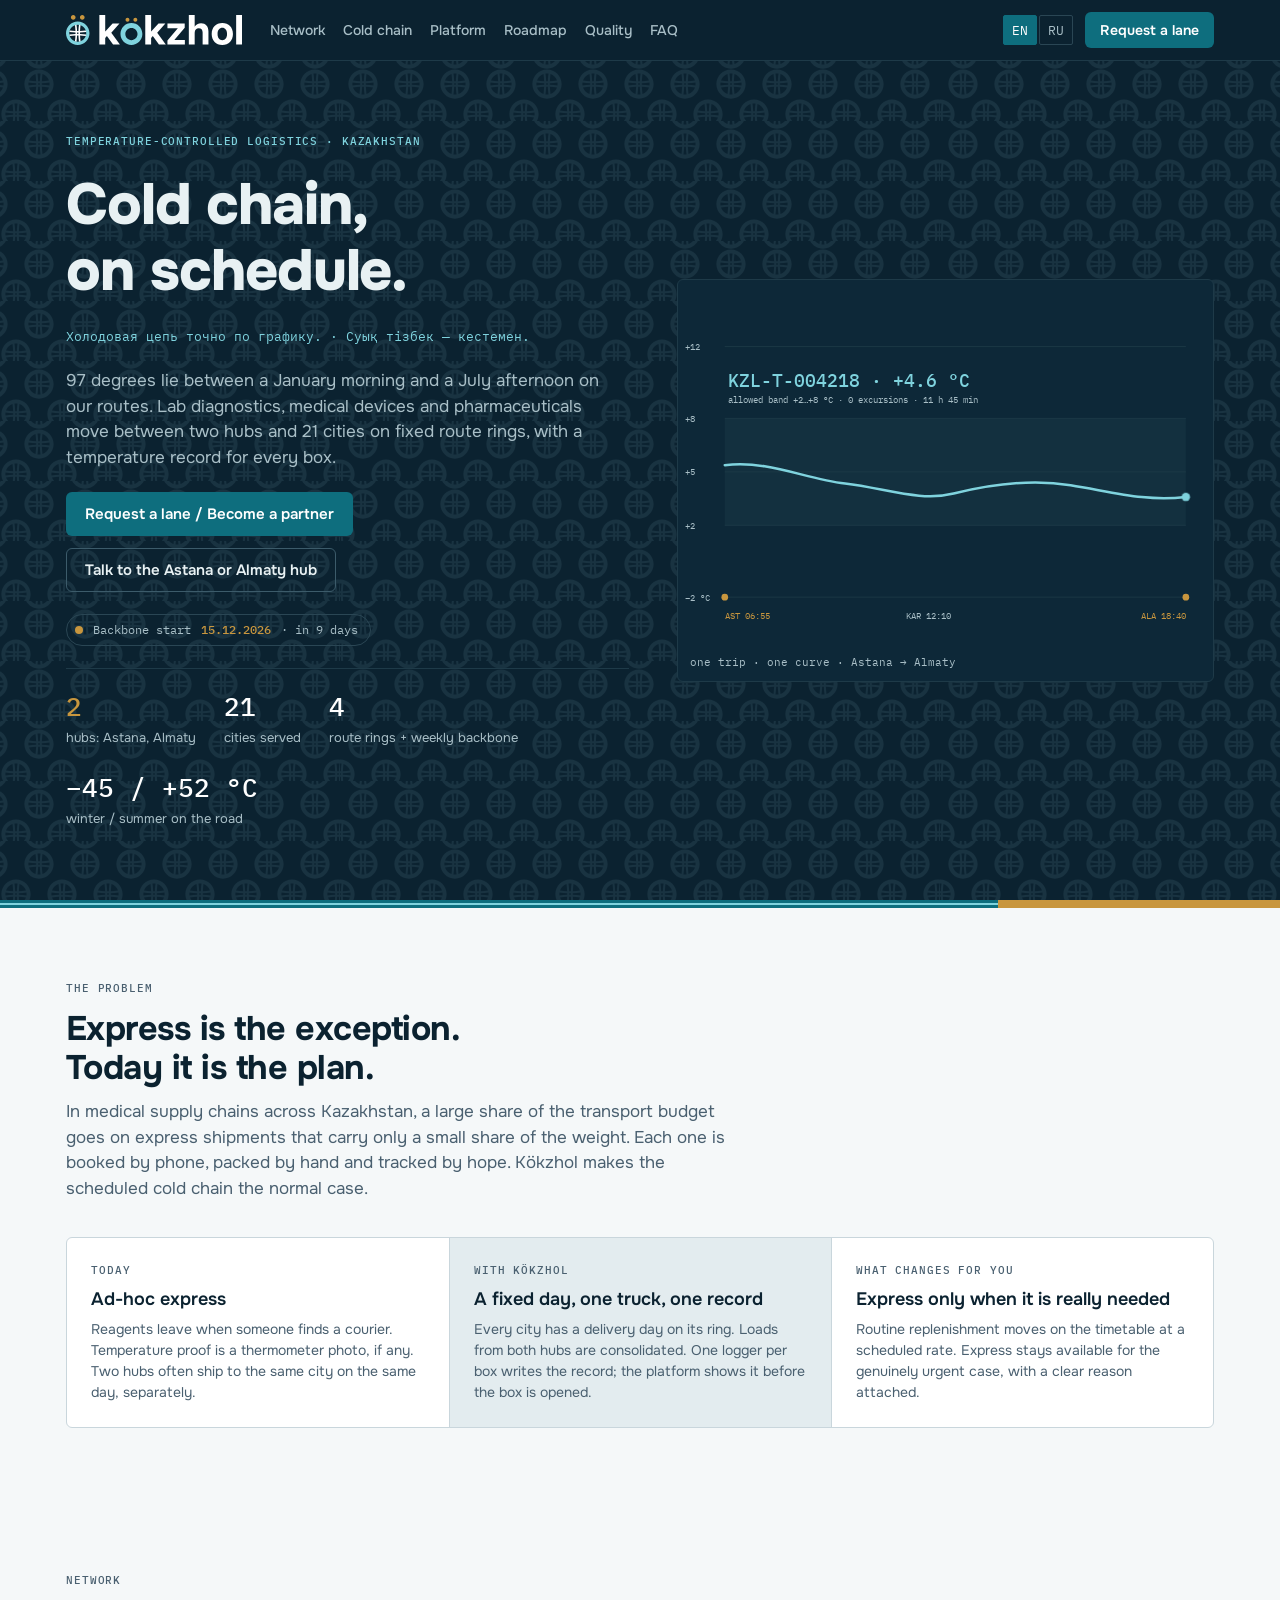
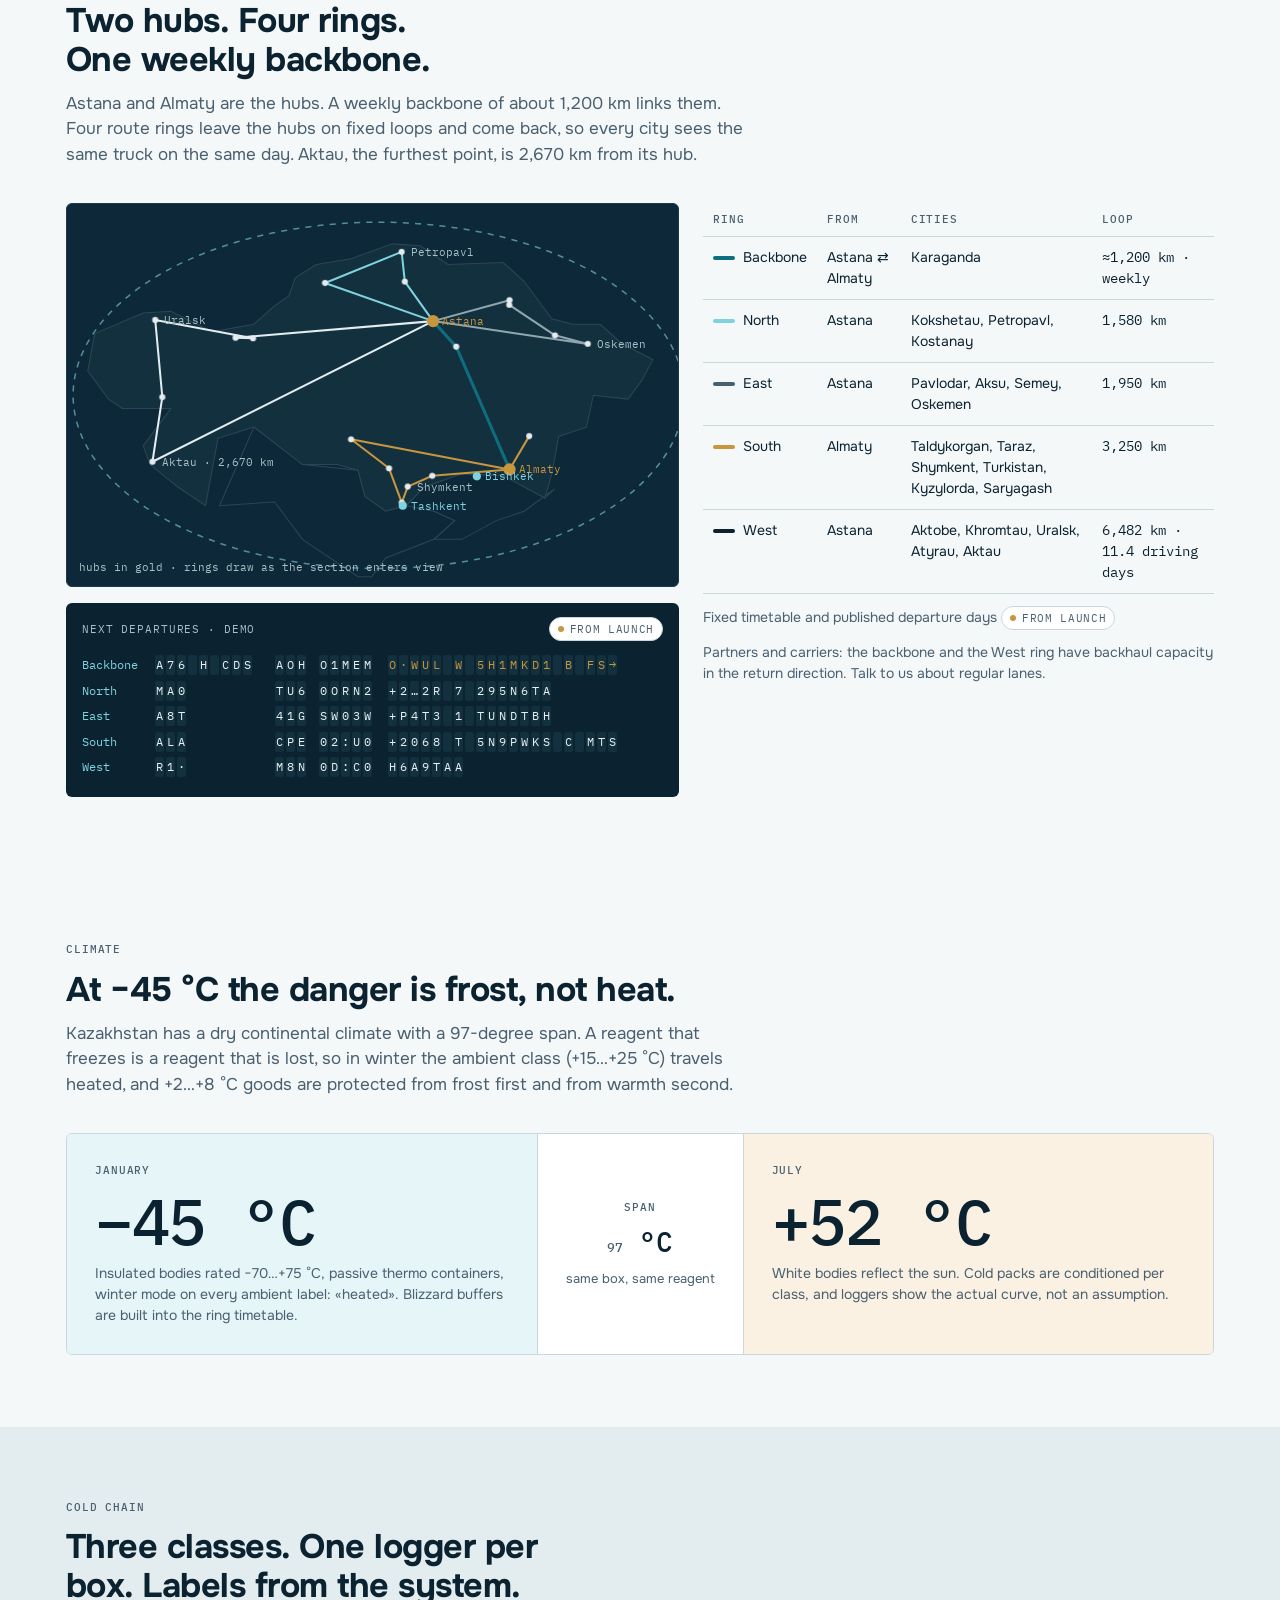
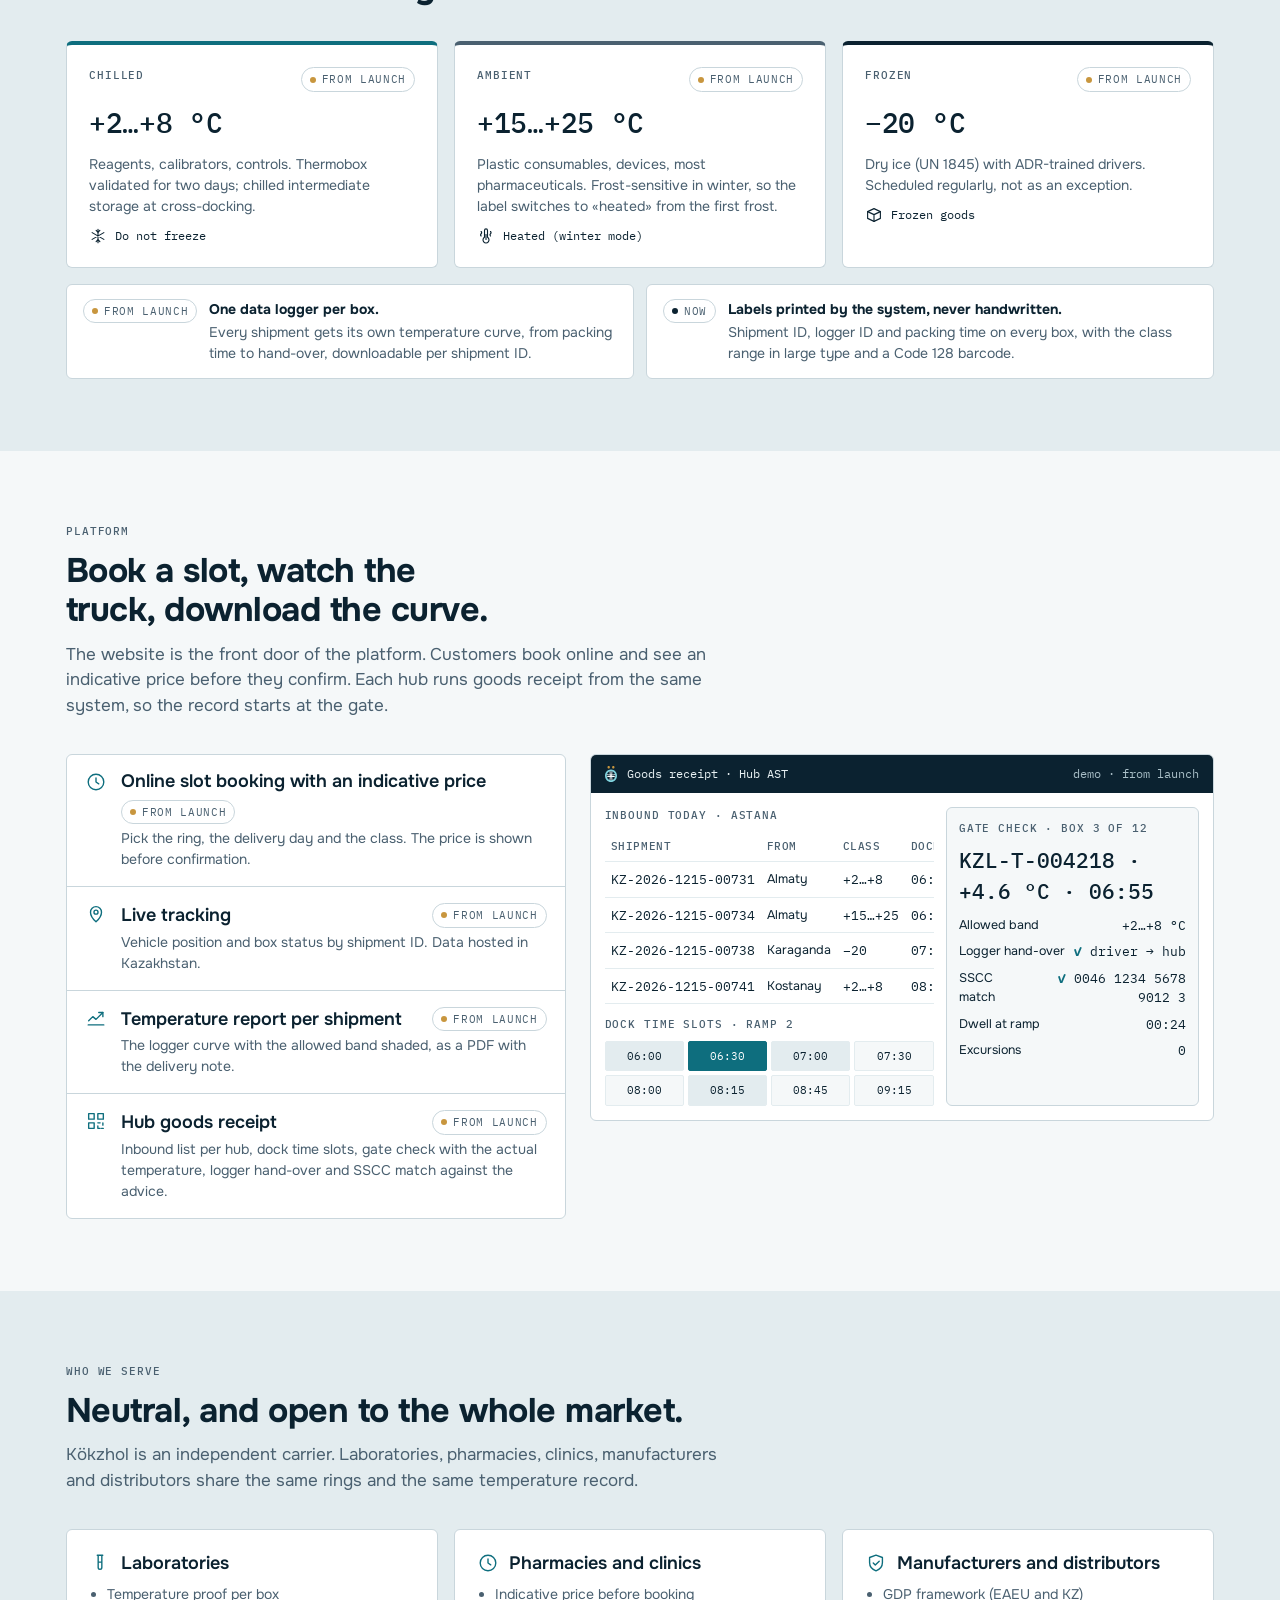
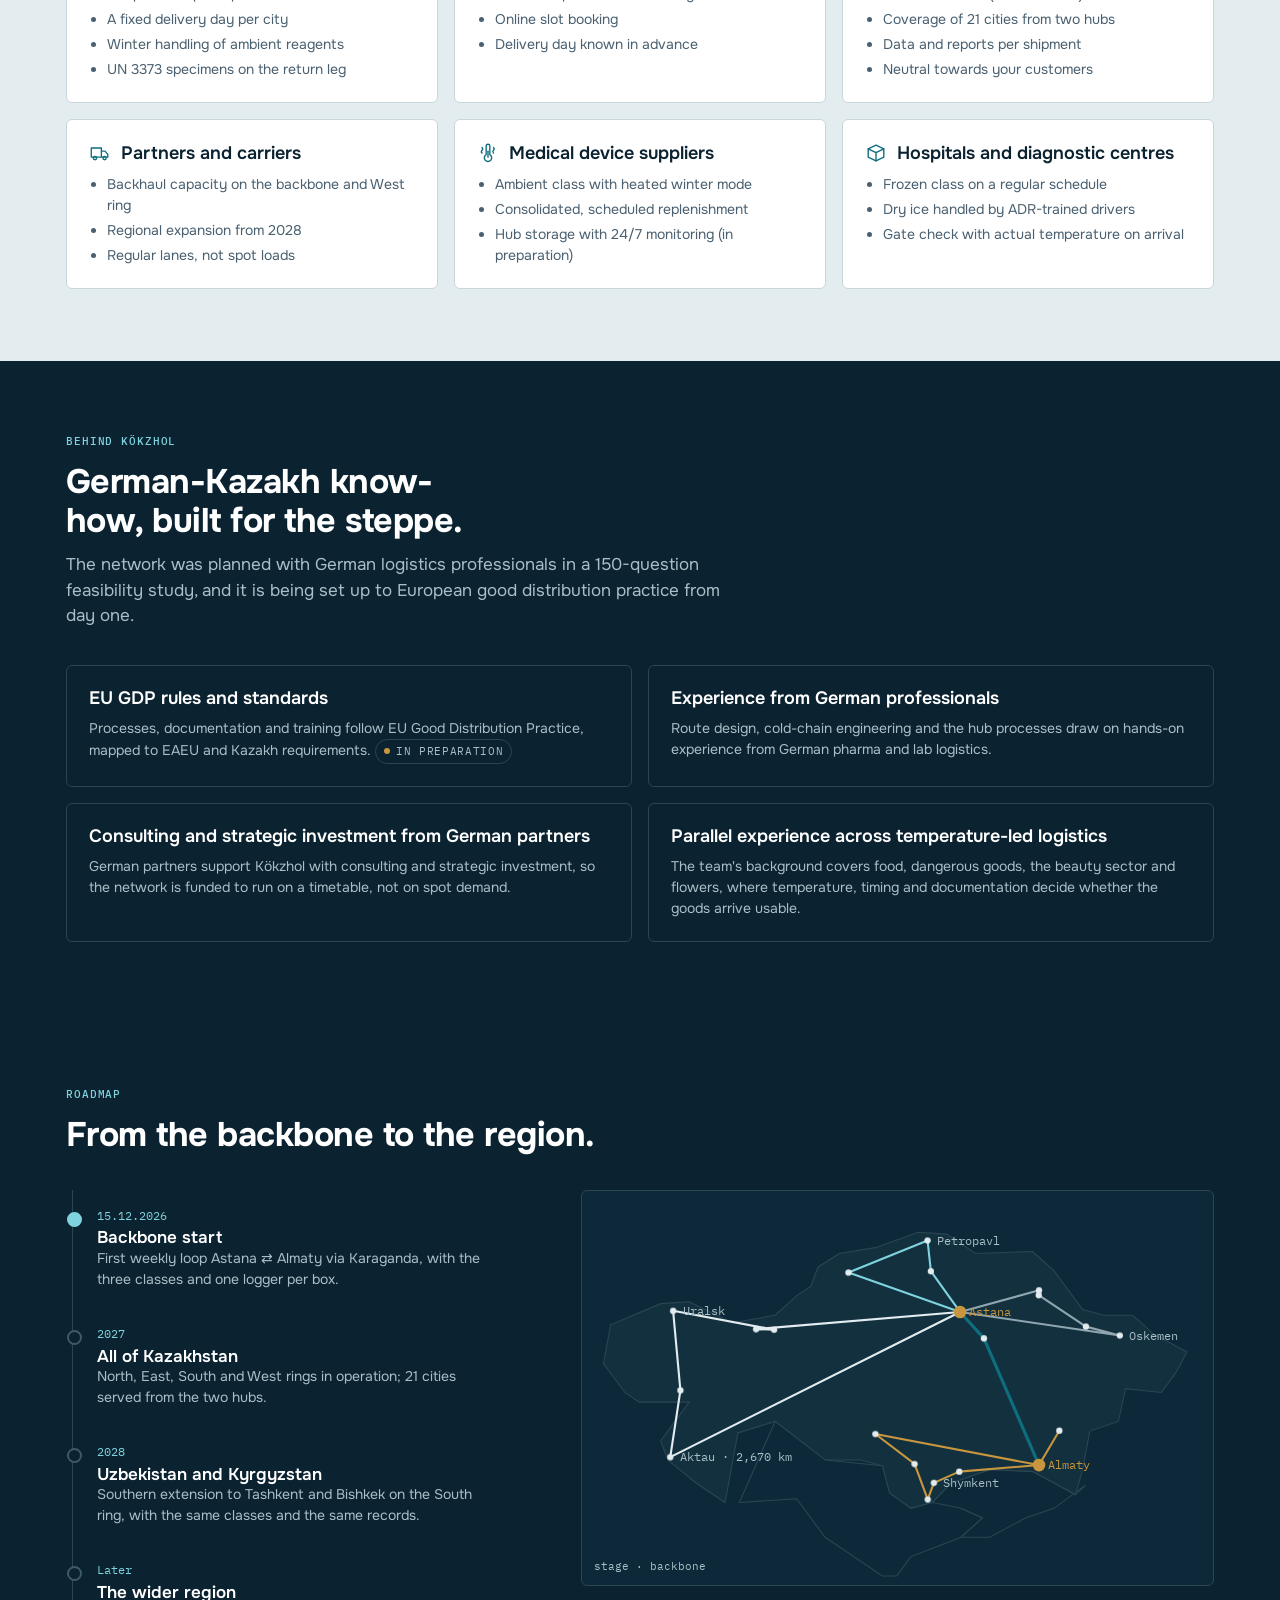
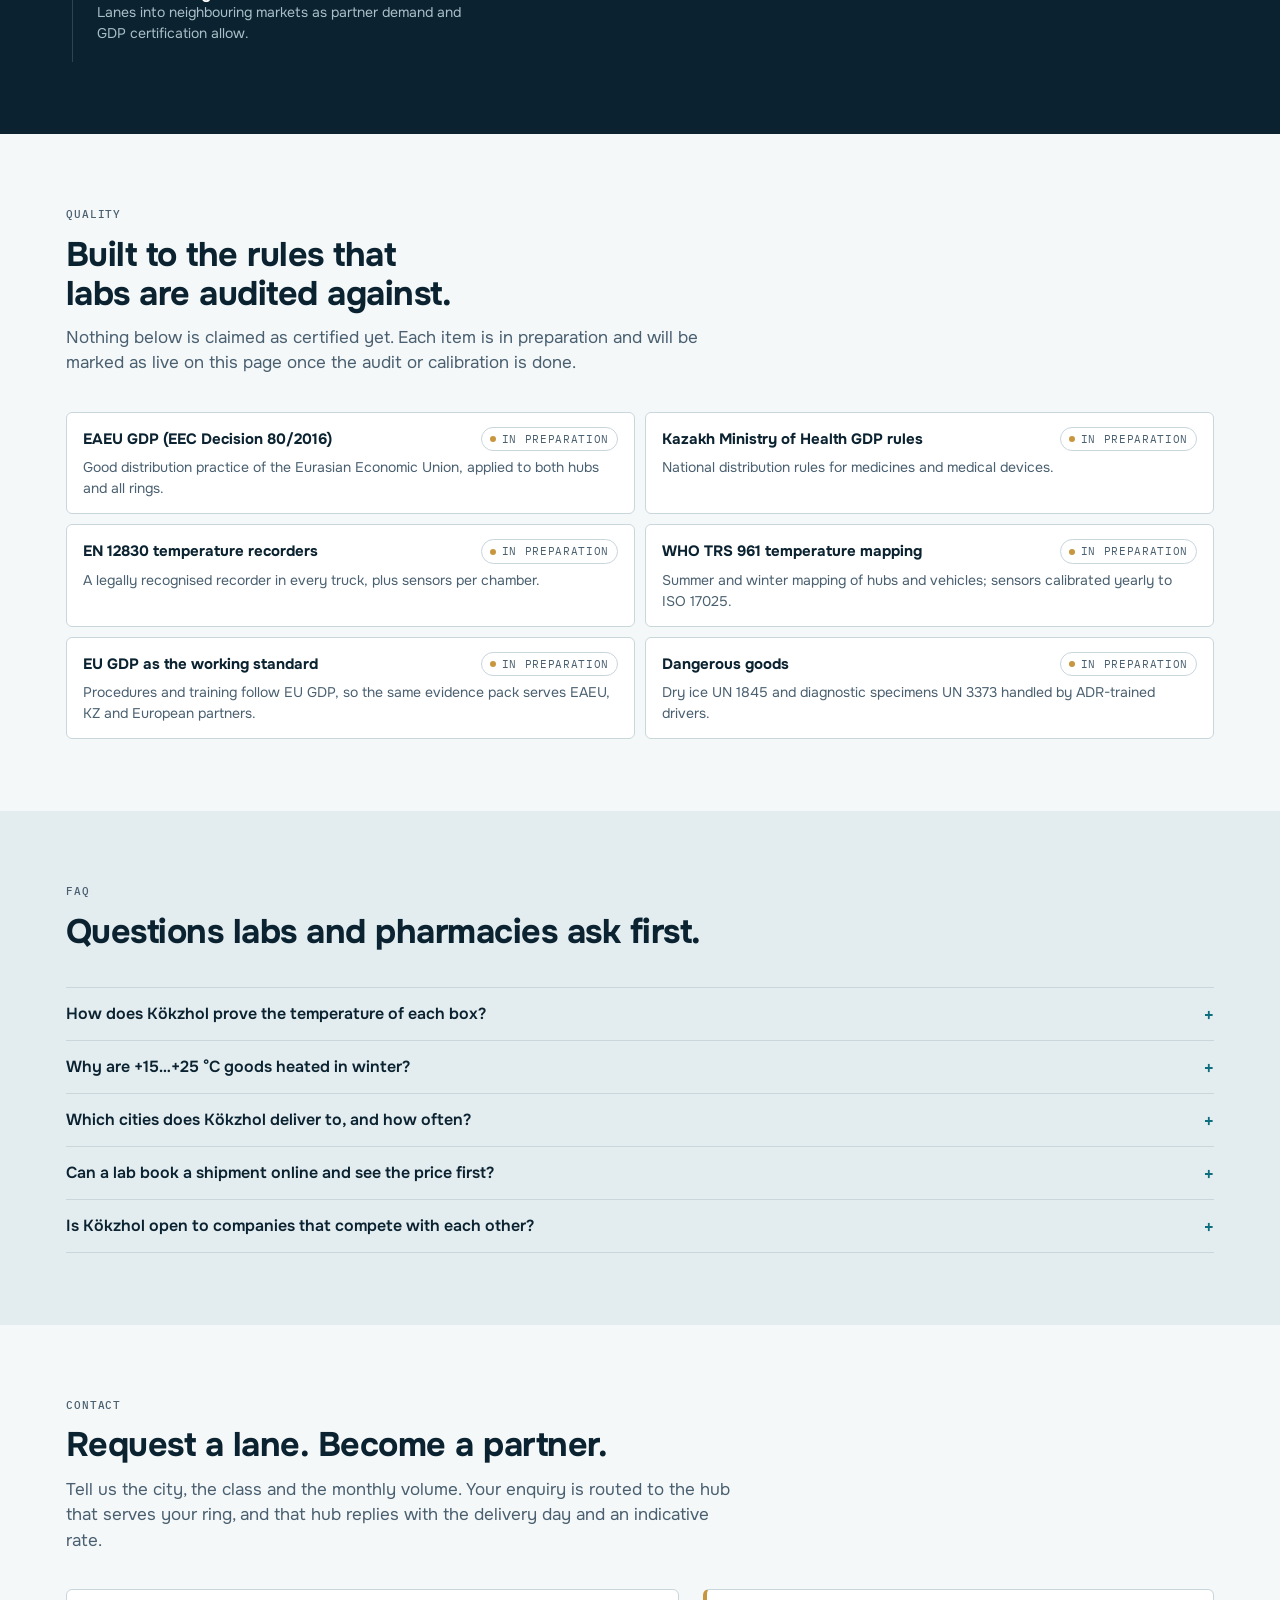
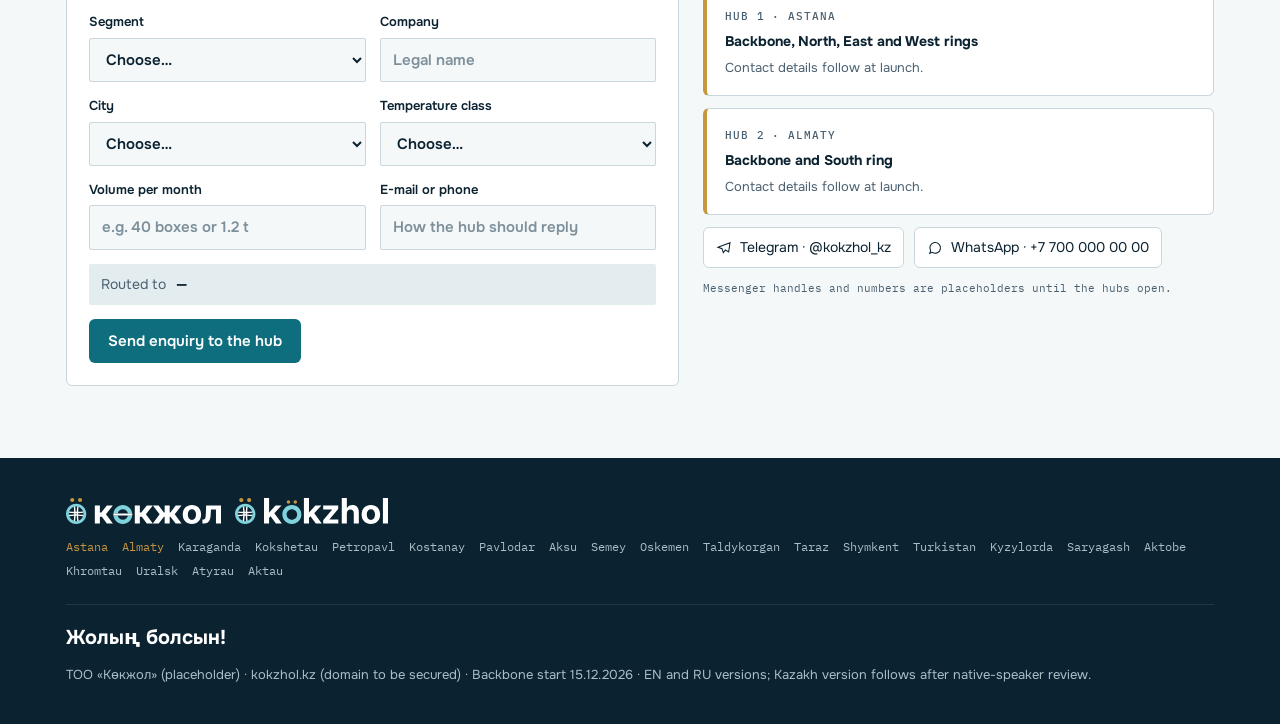
==== b/index.html @ 6d17484e "Variant B: CSS/SVG motion (temperature line, ring map, truck dot, split-flap board) Co-Authored-By: " ====
<!doctype html>
<html lang="en">
<head>
<meta charset="utf-8">
<meta name="viewport" content="width=device-width, initial-scale=1, viewport-fit=cover">
<title>Kökzhol Animated</title>
<meta name="claude:viewport-fit-sides" content="cover">
<meta name="description" data-i18n-content="meta.desc" content="Kökzhol / Көкжол: temperature-controlled logistics for lab diagnostics, medical devices and pharmaceuticals in Kazakhstan. Two hubs, 21 cities, four route rings. Cold chain, on schedule.">
<meta name="theme-color" content="#0E6E7E">
<link rel="icon" href="../assets/favicon.ico" sizes="48x48">
<link rel="icon" href="../assets/favicon.svg" type="image/svg+xml">
<link rel="apple-touch-icon" href="../assets/apple-touch-icon-180.png">
<link rel="preconnect" href="https://fonts.googleapis.com">
<link rel="preconnect" href="https://fonts.gstatic.com" crossorigin>
<link rel="stylesheet" href="https://fonts.googleapis.com/css2?family=Onest:wght@400;500;600;700;800&family=IBM+Plex+Mono:wght@400;500&display=swap">
<style>
/* Layout: clinical light page; two ink bands (hero, roadmap) carry the 3D scenes. CI v1.0 tokens are fixed, so the page commits to one look. */
:root{
  --surface:#F5F8F9; --frost:#E3ECEF; --white:#FFFFFF; --hairline:#C9D6DC;
  --ink:#0B2230; --ink-muted:#4A6070; --ink-2:#0D2838; --ink-line:#1E3A48; --ink-line-2:#2A4654;
  --brand:#0E6E7E; --brand-dark:#0A5663; --ice:#7FD3DE; --gold:#C8963E; --alert:#B4442B;
  --on-ink:#E8F1F3; --on-ink-muted:#A9BFC7;
  --sans:"Onest",system-ui,-apple-system,"Segoe UI",Arial,sans-serif;
  --mono:"IBM Plex Mono",ui-monospace,"Cascadia Mono",Consolas,monospace;
  --gutter-l:max(16px,env(safe-area-inset-left,0px)); --gutter-r:max(16px,env(safe-area-inset-right,0px));
  --maxw:1180px; --r-sm:2px; --r-md:6px;
}
*{box-sizing:border-box}
html{scroll-behavior:smooth}
@media (prefers-reduced-motion:reduce){html{scroll-behavior:auto}}
body{margin:0;background:var(--surface);color:var(--ink);font-family:var(--sans);font-size:15px;line-height:1.5;-webkit-font-smoothing:antialiased;overflow-x:hidden}
body::before{content:"";position:fixed;inset:0 0 auto;height:env(safe-area-inset-top,0px);z-index:10;background:var(--ink)}
h1,h2,h3{margin:0;text-wrap:balance;line-height:1.15}
h1{font-size:clamp(34px,5.2vw,58px);font-weight:800;letter-spacing:-0.02em}
h2{font-size:clamp(24px,3vw,34px);font-weight:700;letter-spacing:-0.015em}
h3{font-size:18px;font-weight:600}
p{margin:0}
a{color:var(--brand)}
a:focus-visible,button:focus-visible,input:focus-visible,select:focus-visible,[tabindex]:focus-visible{outline:2px solid var(--brand);outline-offset:2px}
.ink a:focus-visible,.ink button:focus-visible,.ink [tabindex]:focus-visible{outline-color:var(--ice)}
.wrap{max-width:var(--maxw);margin-inline:auto;padding-left:var(--gutter-l);padding-right:var(--gutter-r)}
.mono{font-family:var(--mono);font-variant-numeric:tabular-nums}
.eyebrow{font-family:var(--mono);font-size:11px;font-weight:500;letter-spacing:.08em;text-transform:uppercase;color:var(--ink-muted)}
.ink .eyebrow{color:var(--ice)}
.lede{font-size:17px;color:var(--ink-muted);max-width:62ch}
.ink .lede{color:var(--on-ink-muted)}
.badge{display:inline-flex;align-items:center;gap:6px;font-family:var(--mono);font-size:11px;letter-spacing:.06em;text-transform:uppercase;padding:3px 8px;border-radius:999px;border:1px solid var(--hairline);color:var(--ink-muted);background:var(--white);white-space:nowrap;vertical-align:middle}
.badge::before{content:"";width:6px;height:6px;border-radius:50%;background:var(--brand)}
.badge.prep::before{background:var(--gold)}
.badge.now::before{background:var(--ink)}
.ink .badge{background:transparent;border-color:var(--ink-line-2);color:var(--on-ink-muted)}
.btn{display:inline-flex;align-items:center;gap:8px;padding:12px 18px;border-radius:var(--r-md);font-weight:600;font-size:15px;text-decoration:none;border:1px solid transparent;cursor:pointer;font-family:inherit;line-height:1.2}
.btn-primary{background:var(--brand);color:#fff}
.btn-primary:hover{background:var(--brand-dark)}
.btn-secondary{background:transparent;color:var(--brand);border-color:var(--brand)}
.ink .btn-secondary{color:var(--on-ink);border-color:#3C5B6A}
.ink .btn-secondary:hover{border-color:var(--ice)}
section{padding-block:72px}
.ink{background:var(--ink);color:var(--on-ink)}
.ink h2,.ink h3{color:#fff}
.section-head{display:flex;flex-direction:column;gap:12px;margin-bottom:36px;max-width:70ch}
.icon{width:22px;height:22px;flex:none;stroke:currentColor;fill:none;stroke-width:1.5;stroke-linecap:round;stroke-linejoin:round;color:var(--brand)}

/* signature band: 78 % teal, 22 % gold, ice line (CI 07) */
.band{height:8px;background:linear-gradient(90deg,var(--brand) 0 78%,var(--gold) 78% 100%);position:relative}
.band::after{content:"";position:absolute;left:0;top:3px;height:2px;width:78%;background:var(--ice)}

/* nav */
.nav{position:sticky;top:env(safe-area-inset-top,0px);z-index:20;background:var(--ink);color:var(--on-ink);border-bottom:1px solid var(--ink-line)}
.nav .wrap{display:flex;align-items:center;gap:20px;min-height:60px}
.logo{display:flex;align-items:center;text-decoration:none}
.logo img{height:30px;width:auto;display:block}
.nav-links{display:none;gap:18px;margin-left:8px}
.nav-links a{color:var(--on-ink-muted);text-decoration:none;font-size:14px;font-weight:500;white-space:nowrap}
.nav-links a:hover{color:#fff}
.nav-right{margin-left:auto;display:flex;align-items:center;gap:12px}
.lang{display:flex;gap:2px;font-family:var(--mono);font-size:12px}
.lang button{background:transparent;border:1px solid var(--ink-line-2);color:var(--on-ink-muted);padding:5px 8px;border-radius:var(--r-sm);font-family:inherit;cursor:pointer}
.lang button[aria-pressed="true"]{background:var(--brand);border-color:var(--brand);color:#fff}
.nav .btn{padding:9px 14px;font-size:14px;white-space:nowrap}
@media (min-width:1080px){.nav-links{display:flex}}

/* hero */
.hero{padding-block:48px 56px;position:relative;overflow:hidden;background:var(--ink)}
.hero::before{content:"";position:absolute;inset:0;background:url("../assets/brand/pattern-on-ink.svg") center/600px auto repeat;opacity:.55;pointer-events:none}
.hero .wrap{position:relative;display:grid;grid-template-columns:1fr;gap:36px;align-items:center}
.hero-copy{display:flex;flex-direction:column;gap:22px}
.hero-claim{font-family:var(--mono);font-size:13px;color:var(--ice)}
.hero-stats{display:flex;flex-wrap:wrap;gap:10px 28px;padding-top:8px;border-top:1px solid var(--ink-line)}
.stat{display:flex;flex-direction:column;gap:2px;padding-top:10px}
.stat b{font-family:var(--mono);font-size:26px;font-weight:500;color:#fff}
.stat b.gold{color:var(--gold)}
.stat span{font-size:13px;color:var(--on-ink-muted)}
.ctas{display:flex;flex-wrap:wrap;gap:12px}
.launch{display:inline-flex;align-items:center;gap:10px;font-family:var(--mono);font-size:12px;color:var(--on-ink-muted);border:1px solid var(--ink-line-2);border-radius:999px;padding:6px 12px 6px 8px;width:fit-content;max-width:100%}
.launch b{color:var(--gold);font-weight:500}
.launch::before{content:"";width:8px;height:8px;border-radius:50%;background:var(--gold);flex:none}
.scene{position:relative;width:100%;max-width:100%;aspect-ratio:4/3;border:1px solid var(--ink-line);border-radius:var(--r-md);background:var(--ink-2);overflow:hidden}
.scene canvas{display:block;width:100%;height:100%}
.scene .fallback{position:absolute;inset:0;display:none;padding:12px}
.scene .fallback svg{width:100%;height:100%}
.scene[data-mode="svg"] .fallback{display:block}
.scene[data-mode="svg"] canvas{display:none}
.scene-note{position:absolute;left:12px;bottom:10px;font-family:var(--mono);font-size:11px;color:var(--on-ink-muted);pointer-events:none}
.parts{position:absolute;right:12px;top:12px;display:flex;flex-direction:column;gap:4px;font-family:var(--mono);font-size:11px;color:var(--on-ink-muted);pointer-events:none;margin:0;padding:0}
.parts li{list-style:none;display:flex;gap:8px;align-items:center;transition:color .3s}
.parts li::before{content:"";width:14px;height:1px;background:currentColor}
.parts li.on{color:var(--ice)}
@media (min-width:900px){.hero .wrap{grid-template-columns:1.05fr 1fr;gap:48px}.hero{padding-block:72px}}

/* generic grids */
.grid{display:grid;gap:16px;grid-template-columns:1fr}
@media (min-width:720px){.grid-3{grid-template-columns:repeat(3,1fr)}}
@media (min-width:860px){.grid-2{grid-template-columns:1fr 1fr}}
.card{background:var(--white);border:1px solid var(--hairline);border-radius:var(--r-md);padding:22px;display:flex;flex-direction:column;gap:10px;min-width:0}
.card p{color:var(--ink-muted);font-size:14px}
.card .top{display:flex;justify-content:space-between;gap:10px;align-items:flex-start;flex-wrap:wrap}
.reading{font-family:var(--mono);font-size:28px;font-weight:500;letter-spacing:-0.01em}

/* problem */
.problem .cols{display:grid;grid-template-columns:1fr;border:1px solid var(--hairline);border-radius:var(--r-md);overflow:hidden;background:var(--white)}
.problem .col{padding:24px;display:flex;flex-direction:column;gap:10px;border-top:1px solid var(--hairline);min-width:0}
.problem .col:first-child{border-top:0}
.problem .col p{color:var(--ink-muted);font-size:14px}
.problem .col.now{background:var(--frost)}
@media (min-width:800px){.problem .cols{grid-template-columns:repeat(3,1fr)}.problem .col{border-top:0;border-left:1px solid var(--hairline)}.problem .col:first-child{border-left:0}}

/* network */
.network .layout{display:grid;gap:24px;grid-template-columns:1fr}
.network .scene{aspect-ratio:16/10}
.ring-table{width:100%;border-collapse:collapse;font-size:14px}
.ring-table th{text-align:left;font-family:var(--mono);font-size:11px;letter-spacing:.08em;text-transform:uppercase;color:var(--ink-muted);font-weight:500;padding:8px 10px;border-bottom:1px solid var(--hairline)}
.ring-table td{padding:10px;border-bottom:1px solid var(--hairline);vertical-align:top}
.ring-table td:first-child{white-space:nowrap}
.sw{display:inline-block;width:22px;height:4px;border-radius:2px;vertical-align:middle;margin-right:8px}
.table-scroll{overflow-x:auto}
.note{margin-top:12px;font-size:14px;color:var(--ink-muted)}
@media (min-width:980px){.network .layout{grid-template-columns:1.2fr 1fr;align-items:start}}

/* climate */
.climate .band-c{display:grid;grid-template-columns:1fr;border-radius:var(--r-md);overflow:hidden;border:1px solid var(--hairline)}
.climate .side{padding:28px;display:flex;flex-direction:column;gap:10px;min-width:0}
.climate .cold{background:#E6F6F8;color:var(--ink)}
.climate .hot{background:#FBF1E3;color:var(--ink)}
.climate .side p{color:var(--ink-muted);font-size:14px;max-width:48ch}
.climate .big{font-family:var(--mono);font-size:clamp(40px,6vw,64px);font-weight:500;letter-spacing:-0.02em;line-height:1}
.climate .mid{padding:22px 28px;background:var(--white);display:flex;flex-direction:column;gap:6px;justify-content:center;border-top:1px solid var(--hairline);border-bottom:1px solid var(--hairline)}
.climate .mid span:last-child{font-size:13px;color:var(--ink-muted)}
@media (min-width:800px){.climate .band-c{grid-template-columns:1fr auto 1fr}.climate .mid{border:0;border-left:1px solid var(--hairline);border-right:1px solid var(--hairline);text-align:center}}

/* cold chain */
.class-card{border-top:4px solid var(--brand)}
.class-card.ambient{border-top-color:var(--ink-muted)}
.class-card.frozen{border-top-color:var(--ink)}
.class-card .hint{font-family:var(--mono);font-size:12px;color:var(--ink);display:flex;align-items:center;gap:8px}
.class-card .hint .icon{width:18px;height:18px;color:var(--ink)}
.proof{display:grid;gap:12px;grid-template-columns:1fr;margin-top:16px}
@media (min-width:720px){.proof{grid-template-columns:1fr 1fr}}
.proof .item{display:flex;gap:12px;align-items:flex-start;padding:14px 16px;background:var(--white);border:1px solid var(--hairline);border-radius:var(--r-md)}
.proof .item p{font-size:14px;color:var(--ink-muted)}
.proof .item strong{display:block;margin-bottom:2px;color:var(--ink)}

/* platform */
.platform .layout{display:grid;gap:24px;grid-template-columns:1fr}
@media (min-width:980px){.platform .layout{grid-template-columns:1fr 1.25fr;align-items:start}}
.feature-list{display:flex;flex-direction:column;border:1px solid var(--hairline);border-radius:var(--r-md);background:var(--white);overflow:hidden}
.feature-list .f{padding:16px 18px;border-top:1px solid var(--hairline);display:flex;gap:14px}
.feature-list .f:first-child{border-top:0}
.feature-list .f>div{display:flex;flex-direction:column;gap:4px;min-width:0;flex:1}
.feature-list .f p{font-size:14px;color:var(--ink-muted)}
.feature-list .f .top{display:flex;justify-content:space-between;gap:8px;flex-wrap:wrap;align-items:center}
.mock{background:var(--white);border:1px solid var(--hairline);border-radius:var(--r-md);overflow:hidden;font-size:13px;min-width:0}
.mock .bar{background:var(--ink);color:var(--on-ink);display:flex;align-items:center;gap:10px;padding:10px 14px;font-family:var(--mono);font-size:12px}
.mock .bar img{height:16px;width:auto}
.mock .bar .right{margin-left:auto;color:var(--on-ink-muted)}
.mock .body{padding:14px;display:grid;gap:12px;grid-template-columns:1fr}
@media (min-width:760px){.mock .body{grid-template-columns:1.3fr 1fr}}
.mock h4{margin:0 0 8px;font-family:var(--mono);font-size:11px;letter-spacing:.08em;text-transform:uppercase;color:var(--ink-muted);font-weight:500}
.mock table{width:100%;border-collapse:collapse;font-size:12.5px}
.mock td,.mock th{padding:7px 6px;border-bottom:1px solid var(--frost);text-align:left;vertical-align:middle}
.mock th{font-family:var(--mono);font-size:10.5px;letter-spacing:.06em;text-transform:uppercase;color:var(--ink-muted);font-weight:500}
.mock .id{font-family:var(--mono);white-space:nowrap}
.pill{display:inline-block;padding:2px 8px;border-radius:999px;font-size:11px;font-weight:600;white-space:nowrap}
.pill.ok{background:var(--brand);color:#fff}
.pill.wait{background:var(--frost);color:var(--ink)}
.pill.load{background:var(--gold);color:var(--ink)}
.slots{display:grid;grid-template-columns:repeat(4,1fr);gap:4px}
.slot{font-family:var(--mono);font-size:11px;padding:6px 4px;text-align:center;border:1px solid var(--frost);border-radius:var(--r-sm);background:var(--surface)}
.slot.busy{background:var(--frost)}
.slot.sel{background:var(--brand);color:#fff;border-color:var(--brand)}
.gate{border:1px solid var(--hairline);border-radius:var(--r-md);padding:12px;display:flex;flex-direction:column;gap:8px;background:var(--surface)}
.gate .big{font-family:var(--mono);font-size:clamp(15px,1.9vw,21px);font-weight:500;color:var(--ink);overflow-wrap:anywhere}
.gate .row{display:flex;justify-content:space-between;gap:8px;font-size:12.5px}
.gate .row span:last-child{font-family:var(--mono);text-align:right}
.check{color:var(--brand);font-weight:700}
.mock .table-scroll{min-width:0;overflow-x:auto}

/* serve */
.serve .card h3{display:flex;align-items:center;gap:10px}
.serve .card ul{margin:0;padding-left:18px;color:var(--ink-muted);font-size:14px;display:flex;flex-direction:column;gap:4px}

/* behind */
.behind .grid-2 .card{background:transparent;border-color:var(--ink-line-2)}
.behind .card p{color:var(--on-ink-muted)}

/* roadmap */
.roadmap .layout{display:grid;gap:28px;grid-template-columns:1fr}
@media (min-width:980px){.roadmap .layout{grid-template-columns:1fr 1.3fr;align-items:start}}
.timeline{display:flex;flex-direction:column;border-left:1px solid var(--ink-line-2);margin-left:6px}
.timeline .step{position:relative;padding:14px 0 18px 24px;cursor:pointer;border-radius:var(--r-sm)}
.timeline .step::before{content:"";position:absolute;left:-6px;top:22px;width:11px;height:11px;border-radius:50%;background:var(--ink);border:2px solid #3C5B6A;transition:background .3s,border-color .3s}
.timeline .step.on::before{background:var(--ice);border-color:var(--ice)}
.timeline .step .when{font-family:var(--mono);font-size:12px;color:var(--ice)}
.timeline .step h3{font-size:17px;margin-top:2px}
.timeline .step p{font-size:14px;color:var(--on-ink-muted);max-width:44ch}
.timeline .step.on h3{color:#fff}
.roadmap .scene{aspect-ratio:16/10;border-color:var(--ink-line-2)}

/* quality */
.quality ul{margin:0;padding:0;list-style:none;display:grid;gap:10px;grid-template-columns:1fr}
@media (min-width:720px){.quality ul{grid-template-columns:1fr 1fr}}
.quality li{background:var(--white);border:1px solid var(--hairline);border-radius:var(--r-md);padding:14px 16px;display:flex;flex-direction:column;gap:6px}
.quality li p{font-size:14px;color:var(--ink-muted)}
.quality li .top{display:flex;justify-content:space-between;gap:8px;flex-wrap:wrap;align-items:center}

/* faq */
.faq details{border-top:1px solid var(--hairline);padding:14px 0}
.faq details:last-of-type{border-bottom:1px solid var(--hairline)}
.faq summary{cursor:pointer;font-weight:600;font-size:16px;list-style:none;display:flex;justify-content:space-between;gap:12px}
.faq summary::-webkit-details-marker{display:none}
.faq summary::after{content:"+";font-family:var(--mono);color:var(--brand)}
.faq details[open] summary::after{content:"−"}
.faq details p{margin-top:8px;color:var(--ink-muted);max-width:68ch}

/* contact */
.contact .layout{display:grid;gap:24px;grid-template-columns:1fr}
@media (min-width:900px){.contact .layout{grid-template-columns:1.2fr 1fr;align-items:start}}
form{display:grid;gap:14px;grid-template-columns:1fr;background:var(--white);border:1px solid var(--hairline);border-radius:var(--r-md);padding:22px}
@media (min-width:640px){form{grid-template-columns:1fr 1fr}form .full{grid-column:1/-1}}
label{display:flex;flex-direction:column;gap:6px;font-size:13px;font-weight:600;min-width:0}
input,select{font:inherit;font-size:15px;padding:10px 12px;border:1px solid var(--hairline);border-radius:var(--r-sm);background:var(--surface);color:var(--ink);width:100%}
input::placeholder{color:#7D909B}
.route{grid-column:1/-1;display:flex;gap:10px;align-items:center;flex-wrap:wrap;font-size:14px;color:var(--ink-muted);padding:10px 12px;background:var(--frost);border-radius:var(--r-sm)}
.route b{color:var(--ink);font-family:var(--mono);font-weight:500}
.route .hub{color:var(--ink);font-weight:700}
.sent{grid-column:1/-1;display:none;padding:14px;border:1px solid var(--brand);border-radius:var(--r-md);color:var(--ink);font-size:14px}
.sent.show{display:block}
.hubs{display:flex;flex-direction:column;gap:12px}
.hub-card{border:1px solid var(--hairline);border-left:4px solid var(--gold);background:var(--white);border-radius:var(--r-md);padding:18px;display:flex;flex-direction:column;gap:6px;font-size:14px}
.hub-card .muted{color:var(--ink-muted);font-size:13px}
.msg{display:flex;flex-wrap:wrap;gap:10px}
.msg a{display:inline-flex;align-items:center;gap:8px;padding:9px 12px;border:1px solid var(--hairline);border-radius:var(--r-md);text-decoration:none;color:var(--ink);font-size:14px;background:var(--white)}
.msg a:hover{border-color:var(--brand)}
.msg svg{width:16px;height:16px}
.kz-note{font-family:var(--mono);font-size:11px;color:var(--ink-muted)}

/* footer */
footer{background:var(--ink);color:var(--on-ink-muted);padding-block:40px;font-size:13px}
footer .brandline{display:flex;align-items:center;gap:14px}
footer .brandline img{height:26px;width:auto}
footer .cities{display:flex;flex-wrap:wrap;gap:6px 14px;font-family:var(--mono);font-size:12px;color:var(--on-ink-muted);margin:14px 0 24px}
footer .cities span{white-space:nowrap}
footer .cities .hub{color:var(--gold)}
footer .bottom{display:flex;flex-wrap:wrap;gap:12px 28px;justify-content:space-between;align-items:center;border-top:1px solid var(--ink-line);padding-top:18px}
footer .signoff{font-size:20px;font-weight:700;color:#fff}

/* ---- variant B motion: CSS + SVG only, one hero motion per section, 2–3 s, then rest ---- */
.scene-b{aspect-ratio:16/10;background:var(--ink-2)}
.scene-b svg{display:block;width:100%;height:100%}
.hero .scene-b{aspect-ratio:4/3}
.draw{stroke-dasharray:1;stroke-dashoffset:0}
.anim .draw{stroke-dashoffset:1}
.anim .go .draw{animation:draw 2.4s cubic-bezier(.4,0,.2,1) forwards}
.anim .go .draw.d1{animation-delay:.3s}.anim .go .draw.d2{animation-delay:.6s}.anim .go .draw.d3{animation-delay:.9s}.anim .go .draw.d4{animation-delay:1.2s}
@keyframes draw{to{stroke-dashoffset:0}}
.fade{opacity:1}.anim .fade{opacity:0}.anim .go .fade{animation:fadein .6s ease forwards}
.anim .go .fade.d1{animation-delay:1.2s}.anim .go .fade.d2{animation-delay:1.8s}.anim .go .fade.d3{animation-delay:2.4s}
@keyframes fadein{to{opacity:1}}
.truck-dot{opacity:1}.anim .truck-dot{opacity:0}.anim .go .truck-dot{animation:fadein .3s .4s forwards}
/* roadmap stages: rings beyond the backbone draw in from stage 1, neighbours light from stage 2, halo from stage 3 */
.rm .st1{transition:stroke-dashoffset 1.8s cubic-bezier(.4,0,.2,1)}
.rm[data-stage="0"] .st1{stroke-dashoffset:1}
.rm .nb{transition:fill 1.2s ease,opacity 1.2s ease}
.rm[data-stage="0"] .nbdot,.rm[data-stage="1"] .nbdot{opacity:0}
.rm .halo{transition:opacity 1.2s ease}
.rm:not([data-stage="3"]) .halo{opacity:0}
/* split-flap departure board */
.board{margin-top:16px;background:var(--ink);color:var(--on-ink);border-radius:var(--r-md);padding:14px 16px;font-family:var(--mono);font-size:12px;overflow-x:auto}
.board .bh{display:flex;justify-content:space-between;gap:10px;align-items:center;color:var(--on-ink-muted);font-size:11px;letter-spacing:.08em;text-transform:uppercase;margin-bottom:8px}
.board table{border-collapse:separate;border-spacing:0 6px;width:100%}
.board td{padding:0 6px 0 0;white-space:nowrap;vertical-align:middle}
.board td:first-child{color:var(--ice)}
.flap{display:inline-flex;gap:2px}
.flap span{display:inline-block;min-width:1.1ch;text-align:center;background:#13303F;border-radius:2px;padding:2px 1px;line-height:1.3;transform-origin:50% 50%}
.anim .go .flap span{animation:flip .45s ease-in-out both}
@keyframes flip{0%{transform:rotateX(0)}50%{transform:rotateX(-90deg)}100%{transform:rotateX(0)}}
.board .gold{color:var(--gold)}
.tick{font-variant-numeric:tabular-nums}

@media (prefers-reduced-motion:reduce){*{animation:none!important;transition:none!important}}
</style>
</head>
<body>

<header class="nav">
  <div class="wrap">
    <a class="logo" href="#top" aria-label="Kökzhol home">
      <img id="logo-img" src="../assets/brand/horizontal-latin-reverse.svg" alt="kökzhol" width="176" height="30">
    </a>
    <nav class="nav-links" aria-label="Sections">
      <a href="#network" data-i18n="nav.network">Network</a><a href="#coldchain" data-i18n="nav.cold">Cold chain</a><a href="#platform" data-i18n="nav.platform">Platform</a><a href="#roadmap" data-i18n="nav.roadmap">Roadmap</a><a href="#quality" data-i18n="nav.quality">Quality</a><a href="#faq">FAQ</a>
    </nav>
    <div class="nav-right">
      <div class="lang" role="group" aria-label="Language">
        <button type="button" data-lang="en" aria-pressed="true">EN</button>
        <button type="button" data-lang="ru" aria-pressed="false">RU</button>
      </div>
      <a class="btn btn-primary" href="#contact" data-i18n="nav.cta">Request a lane</a>
    </div>
  </div>
</header>

<main id="top">

<!-- 1 HERO -->
<section class="hero ink">
  <div class="wrap">
    <div class="hero-copy">
      <span class="eyebrow" data-i18n="hero.eyebrow">Temperature-controlled logistics · Kazakhstan</span>
      <h1 data-i18n="hero.h1">Cold chain, on schedule.</h1>
      <p class="hero-claim" data-i18n="hero.claim">Холодовая цепь точно по графику. · Суық тізбек — кестемен.</p>
      <p class="lede" data-i18n="hero.lede">97 degrees lie between a January morning and a July afternoon on our routes. Lab diagnostics, medical devices and pharmaceuticals move between two hubs and 21 cities on fixed route rings, with a temperature record for every box.</p>
      <div class="ctas">
        <a class="btn btn-primary" href="#contact" data-i18n="hero.cta1">Request a lane / Become a partner</a>
        <a class="btn btn-secondary" href="#contact" data-i18n="hero.cta2">Talk to the Astana or Almaty hub</a>
      </div>
      <div class="launch"><span data-i18n="hero.launch">Backbone start</span><b>15.12.2026</b><span id="countdown" class="mono"></span></div>
      <div class="hero-stats">
        <div class="stat"><b class="gold tick" data-count="2">2</b><span data-i18n="stat.hubs">hubs: Astana, Almaty</span></div>
        <div class="stat"><b class="tick" data-count="21">21</b><span data-i18n="stat.cities">cities served</span></div>
        <div class="stat"><b class="tick" data-count="4">4</b><span data-i18n="stat.rings">route rings + weekly backbone</span></div>
        <div class="stat"><b>−45 / +52&nbsp;°C</b><span data-i18n="stat.climate">winter / summer on the road</span></div>
      </div>
    </div>
    <div class="scene scene-b" id="scene-curve" aria-label="Temperature curve of one trip from Astana to Almaty, drawn as the page loads">
      <svg viewBox="0 0 640 400" xmlns="http://www.w3.org/2000/svg" aria-hidden="true">
        <defs><style>.ax{font:11px "IBM Plex Mono",monospace;fill:#A9BFC7}.rd{font:500 22px "IBM Plex Mono",monospace;fill:#7FD3DE}.hb{font:11px "IBM Plex Mono",monospace;fill:#C8963E}</style></defs>
        <rect x="56" y="126" width="552" height="128" fill="#13303F"/>
        <g stroke="#1E3A48" stroke-width="1"><line x1="56" y1="40" x2="608" y2="40"/><line x1="56" y1="126" x2="608" y2="126"/><line x1="56" y1="190" x2="608" y2="190"/><line x1="56" y1="254" x2="608" y2="254"/><line x1="56" y1="340" x2="608" y2="340"/></g>
        <text x="8" y="44" class="ax">+12</text><text x="8" y="130" class="ax">+8</text><text x="8" y="194" class="ax">+5</text><text x="8" y="258" class="ax">+2</text><text x="8" y="344" class="ax">−2 °C</text>
        <text x="56" y="366" class="hb">AST 06:55</text><text x="300" y="366" class="ax" text-anchor="middle">KAR 12:10</text><text x="608" y="366" class="hb" text-anchor="end">ALA 18:40</text>
        <circle cx="56" cy="340" r="4" fill="#C8963E"/><circle cx="608" cy="340" r="4" fill="#C8963E"/>
        <path class="draw" pathLength="1" d="M56 182 C110 176 150 198 200 204 S290 226 330 216 S420 198 470 206 S560 226 608 220" fill="none" stroke="#7FD3DE" stroke-width="3" stroke-linecap="round"/>
        <circle class="fade d2" cx="608" cy="220" r="5" fill="#7FD3DE"/>
        <text x="60" y="88" class="rd"><tspan>KZL-T-004218 · </tspan><tspan>+</tspan><tspan id="hero-reading" class="tick">4.6</tspan><tspan> °C</tspan></text>
        <text x="60" y="108" class="ax fade d1">allowed band +2…+8 °C · 0 excursions · 11 h 45 min</text>
      </svg>
      <div class="scene-note" data-i18n="hero.note">one trip · one curve · Astana → Almaty</div>
    </div>
  </div>
</section>
<div class="band" aria-hidden="true"></div>

<!-- 2 PROBLEM -->
<section class="problem" id="problem">
  <div class="wrap">
    <div class="section-head">
      <span class="eyebrow" data-i18n="problem.eyebrow">The problem</span>
      <h2 data-i18n="problem.h2">Express is the exception. Today it is the plan.</h2>
      <p class="lede" data-i18n="problem.lede">In medical supply chains across Kazakhstan, a large share of the transport budget goes on express shipments that carry only a small share of the weight. Each one is booked by phone, packed by hand and tracked by hope. Kökzhol makes the scheduled cold chain the normal case.</p>
    </div>
    <div class="cols">
      <div class="col"><span class="eyebrow" data-i18n="problem.c1e">Today</span><h3 data-i18n="problem.c1h">Ad-hoc express</h3><p data-i18n="problem.c1p">Reagents leave when someone finds a courier. Temperature proof is a thermometer photo, if any. Two hubs often ship to the same city on the same day, separately.</p></div>
      <div class="col now"><span class="eyebrow" data-i18n="problem.c2e">With Kökzhol</span><h3 data-i18n="problem.c2h">A fixed day, one truck, one record</h3><p data-i18n="problem.c2p">Every city has a delivery day on its ring. Loads from both hubs are consolidated. One logger per box writes the record; the platform shows it before the box is opened.</p></div>
      <div class="col"><span class="eyebrow" data-i18n="problem.c3e">What changes for you</span><h3 data-i18n="problem.c3h">Express only when it is really needed</h3><p data-i18n="problem.c3p">Routine replenishment moves on the timetable at a scheduled rate. Express stays available for the genuinely urgent case, with a clear reason attached.</p></div>
    </div>
  </div>
</section>

<!-- 3 NETWORK -->
<section class="network" id="network">
  <div class="wrap">
    <div class="section-head">
      <span class="eyebrow" data-i18n="net.eyebrow">Network</span>
      <h2 data-i18n="net.h2">Two hubs. Four rings. One weekly backbone.</h2>
      <p class="lede" data-i18n="net.lede">Astana and Almaty are the hubs. A weekly backbone of about 1,200 km links them. Four route rings leave the hubs on fixed loops and come back, so every city sees the same truck on the same day. Aktau, the furthest point, is 2,670 km from its hub.</p>
    </div>
    <div class="layout">
      <div>
        <div class="scene scene-b" id="scene-map" aria-label="Schematic map of Kazakhstan with the route rings drawing in and a truck dot travelling the backbone">
          <svg viewBox="0 0 600 340" xmlns="http://www.w3.org/2000/svg" id="svg-map-1" aria-hidden="true"></svg>
          <div class="scene-note" data-i18n="net.note">hubs in gold · rings draw as the section enters view</div>
        </div>
        <div class="board" id="board" aria-label="Next departures, demo">
          <div class="bh"><span data-i18n="board.title">Next departures · demo</span><span class="badge prep" data-i18n="badge.launch10">from launch</span></div>
          <table>
            <tbody>
              <tr><td data-i18n="ring.main2">Backbone</td><td><span class="flap" data-text="AST → ALA"></span></td><td><span class="flap" data-text="MON"></span></td><td><span class="flap" data-text="07:00"></span></td><td class="gold"><span class="flap" data-text="+2…+8 · +15…+25 · −20"></span></td></tr>
              <tr><td data-i18n="ring.north2">North</td><td><span class="flap" data-text="AST"></span></td><td><span class="flap" data-text="TUE"></span></td><td><span class="flap" data-text="06:30"></span></td><td><span class="flap" data-text="+2…+8 · +15…+25"></span></td></tr>
              <tr><td data-i18n="ring.east2">East</td><td><span class="flap" data-text="AST"></span></td><td><span class="flap" data-text="WED"></span></td><td><span class="flap" data-text="06:30"></span></td><td><span class="flap" data-text="+2…+8 · +15…+25"></span></td></tr>
              <tr><td data-i18n="ring.south2">South</td><td><span class="flap" data-text="ALA"></span></td><td><span class="flap" data-text="TUE"></span></td><td><span class="flap" data-text="07:00"></span></td><td><span class="flap" data-text="+2…+8 · +15…+25 · −20"></span></td></tr>
              <tr><td data-i18n="ring.west2">West</td><td><span class="flap" data-text="AST"></span></td><td><span class="flap" data-text="MON"></span></td><td><span class="flap" data-text="05:30"></span></td><td><span class="flap" data-text="+15…+25"></span></td></tr>
            </tbody>
          </table>
        </div>
      </div>
      <div>
        <div class="table-scroll">
        <table class="ring-table">
          <thead><tr><th data-i18n="net.th1">Ring</th><th data-i18n="net.th2">From</th><th data-i18n="net.th3">Cities</th><th data-i18n="net.th4">Loop</th></tr></thead>
          <tbody>
            <tr><td><span class="sw" style="background:#0E6E7E"></span><span data-i18n="ring.main">Backbone</span></td><td data-i18n="ring.main.from">Astana ⇄ Almaty</td><td data-i18n="ring.main.c">Karaganda</td><td class="mono" data-i18n="ring.main.len">≈1,200 km · weekly</td></tr>
            <tr><td><span class="sw" style="background:#7FD3DE"></span><span data-i18n="ring.north">North</span></td><td data-i18n="city.astana">Astana</td><td data-i18n="ring.north.c">Kokshetau, Petropavl, Kostanay</td><td class="mono" data-i18n="ring.north.len">1,580 km</td></tr>
            <tr><td><span class="sw" style="background:#4A6070"></span><span data-i18n="ring.east">East</span></td><td data-i18n="city.astana2">Astana</td><td data-i18n="ring.east.c">Pavlodar, Aksu, Semey, Oskemen</td><td class="mono" data-i18n="ring.east.len">1,950 km</td></tr>
            <tr><td><span class="sw" style="background:#C8963E"></span><span data-i18n="ring.south">South</span></td><td data-i18n="city.almaty">Almaty</td><td data-i18n="ring.south.c">Taldykorgan, Taraz, Shymkent, Turkistan, Kyzylorda, Saryagash</td><td class="mono" data-i18n="ring.south.len">3,250 km</td></tr>
            <tr><td><span class="sw" style="background:#0B2230"></span><span data-i18n="ring.west">West</span></td><td data-i18n="city.astana3">Astana</td><td data-i18n="ring.west.c">Aktobe, Khromtau, Uralsk, Atyrau, Aktau</td><td class="mono" data-i18n="ring.west.len">6,482 km · 11.4 driving days</td></tr>
          </tbody>
        </table>
        </div>
        <p class="note"><span data-i18n="net.tt">Fixed timetable and published departure days</span> <span class="badge prep" data-i18n="badge.launch">from launch</span></p>
        <p class="note" data-i18n="net.partners">Partners and carriers: the backbone and the West ring have backhaul capacity in the return direction. Talk to us about regular lanes.</p>
      </div>
    </div>
  </div>
</section>

<!-- 4 CLIMATE -->
<section class="climate" id="climate">
  <div class="wrap">
    <div class="section-head">
      <span class="eyebrow" data-i18n="cl.eyebrow">Climate</span>
      <h2 data-i18n="cl.h2">At −45&nbsp;°C the danger is frost, not heat.</h2>
      <p class="lede" data-i18n="cl.lede">Kazakhstan has a dry continental climate with a 97-degree span. A reagent that freezes is a reagent that is lost, so in winter the ambient class (+15…+25&nbsp;°C) travels heated, and +2…+8&nbsp;°C goods are protected from frost first and from warmth second.</p>
    </div>
    <div class="band-c">
      <div class="side cold"><span class="eyebrow" data-i18n="cl.jan">January</span><div class="big">−45&nbsp;°C</div><p data-i18n="cl.janp">Insulated bodies rated −70…+75&nbsp;°C, passive thermo containers, winter mode on every ambient label: «heated». Blizzard buffers are built into the ring timetable.</p></div>
      <div class="mid"><span class="eyebrow" data-i18n="cl.span">Span</span><div class="reading"><span class="tick" data-count="97">97</span>&nbsp;°C</div><span data-i18n="cl.same">same box, same reagent</span></div>
      <div class="side hot"><span class="eyebrow" data-i18n="cl.jul">July</span><div class="big">+52&nbsp;°C</div><p data-i18n="cl.julp">White bodies reflect the sun. Cold packs are conditioned per class, and loggers show the actual curve, not an assumption.</p></div>
    </div>
  </div>
</section>

<!-- 5 COLD CHAIN -->
<section class="coldchain" id="coldchain" style="background:var(--frost)">
  <div class="wrap">
    <div class="section-head">
      <span class="eyebrow" data-i18n="cc.eyebrow">Cold chain</span>
      <h2 data-i18n="cc.h2">Three classes. One logger per box. Labels from the system.</h2>
    </div>
    <div class="grid grid-3">
      <div class="card class-card"><div class="top"><span class="eyebrow" data-i18n="cc.chilled">Chilled</span><span class="badge prep" data-i18n="badge.launch2">from launch</span></div><div class="reading">+2…+8&nbsp;°C</div><p data-i18n="cc.chilledp">Reagents, calibrators, controls. Thermobox validated for two days; chilled intermediate storage at cross-docking.</p><div class="hint"><svg class="icon" viewBox="0 0 24 24" aria-hidden="true"><path d="M12 3v18M4.2 7.5l15.6 9M4.2 16.5l15.6-9"/><path d="M9.5 4.5 12 7l2.5-2.5M9.5 19.5 12 17l2.5 2.5"/></svg><span data-i18n="cc.chilledh">Do not freeze</span></div></div>
      <div class="card class-card ambient"><div class="top"><span class="eyebrow" data-i18n="cc.ambient">Ambient</span><span class="badge prep" data-i18n="badge.launch3">from launch</span></div><div class="reading">+15…+25&nbsp;°C</div><p data-i18n="cc.ambientp">Plastic consumables, devices, most pharmaceuticals. Frost-sensitive in winter, so the label switches to «heated» from the first frost.</p><div class="hint"><svg class="icon" viewBox="0 0 24 24" aria-hidden="true"><path d="M10 4.5a2 2 0 0 1 4 0v9.3a4 4 0 1 1-4 0Z"/><path d="M12 10v6.5"/><path d="M18 6c1 1 1 2 0 3s-1 2 0 3M5.5 6c1 1 1 2 0 3s-1 2 0 3"/></svg><span data-i18n="cc.ambienth">Heated (winter mode)</span></div></div>
      <div class="card class-card frozen"><div class="top"><span class="eyebrow" data-i18n="cc.frozen">Frozen</span><span class="badge prep" data-i18n="badge.launch4">from launch</span></div><div class="reading">−20&nbsp;°C</div><p data-i18n="cc.frozenp">Dry ice (UN 1845) with ADR-trained drivers. Scheduled regularly, not as an exception.</p><div class="hint"><svg class="icon" viewBox="0 0 24 24" aria-hidden="true"><path d="M3.5 7.5 12 3.5l8.5 4v9L12 20.5l-8.5-4Z"/><path d="M3.5 7.5 12 11.5l8.5-4M12 11.5v9"/></svg><span data-i18n="cc.frozenh">Frozen goods</span></div></div>
    </div>
    <div class="proof">
      <div class="item"><span class="badge prep" data-i18n="badge.launch5">from launch</span><p><strong data-i18n="cc.p1h">One data logger per box.</strong><span data-i18n="cc.p1p">Every shipment gets its own temperature curve, from packing time to hand-over, downloadable per shipment ID.</span></p></div>
      <div class="item"><span class="badge now" data-i18n="badge.now">now</span><p><strong data-i18n="cc.p2h">Labels printed by the system, never handwritten.</strong><span data-i18n="cc.p2p">Shipment ID, logger ID and packing time on every box, with the class range in large type and a Code 128 barcode.</span></p></div>
    </div>
  </div>
</section>

<!-- 6 PLATFORM -->
<section class="platform" id="platform">
  <div class="wrap">
    <div class="section-head">
      <span class="eyebrow" data-i18n="pf.eyebrow">Platform</span>
      <h2 data-i18n="pf.h2">Book a slot, watch the truck, download the curve.</h2>
      <p class="lede" data-i18n="pf.lede">The website is the front door of the platform. Customers book online and see an indicative price before they confirm. Each hub runs goods receipt from the same system, so the record starts at the gate.</p>
    </div>
    <div class="layout">
      <div class="feature-list">
        <div class="f"><svg class="icon" viewBox="0 0 24 24" aria-hidden="true"><circle cx="12" cy="12" r="8.5"/><path d="M12 7.5V12l3 2"/></svg><div><div class="top"><h3 data-i18n="pf.f1h">Online slot booking with an indicative price</h3><span class="badge prep" data-i18n="badge.launch6">from launch</span></div><p data-i18n="pf.f1p">Pick the ring, the delivery day and the class. The price is shown before confirmation.</p></div></div>
        <div class="f"><svg class="icon" viewBox="0 0 24 24" aria-hidden="true"><path d="M12 20.5s-6-5.4-6-10.5a6 6 0 0 1 12 0c0 5.1-6 10.5-6 10.5Z"/><circle cx="12" cy="10" r="2.2"/></svg><div><div class="top"><h3 data-i18n="pf.f2h">Live tracking</h3><span class="badge prep" data-i18n="badge.launch7">from launch</span></div><p data-i18n="pf.f2p">Vehicle position and box status by shipment ID. Data hosted in Kazakhstan.</p></div></div>
        <div class="f"><svg class="icon" viewBox="0 0 24 24" aria-hidden="true"><path d="M3.5 19.5h17M4 15l4.5-4.5 3.5 3 7.5-7.5"/><path d="M15 6h4.5v4.5"/></svg><div><div class="top"><h3 data-i18n="pf.f3h">Temperature report per shipment</h3><span class="badge prep" data-i18n="badge.launch8">from launch</span></div><p data-i18n="pf.f3p">The logger curve with the allowed band shaded, as a PDF with the delivery note.</p></div></div>
        <div class="f"><svg class="icon" viewBox="0 0 24 24" aria-hidden="true"><path d="M4 4h6v6H4zM14 4h6v6h-6zM4 14h6v6H4zM14 14h2.5M19.5 14v2.5M14 17.5V20h2.5M18 20h2"/></svg><div><div class="top"><h3 data-i18n="pf.f4h">Hub goods receipt</h3><span class="badge prep" data-i18n="badge.launch9">from launch</span></div><p data-i18n="pf.f4p">Inbound list per hub, dock time slots, gate check with the actual temperature, logger hand-over and SSCC match against the advice.</p></div></div>
      </div>
      <div class="mock" aria-label="Demo of the hub goods receipt screen">
        <div class="bar"><img src="../assets/brand/mark-reverse.svg" alt="" width="13" height="16"><span data-i18n="mock.title">Goods receipt · Hub AST</span><span class="right" data-i18n="mock.demo">demo · from launch</span></div>
        <div class="body">
          <div class="table-scroll">
            <h4 data-i18n="mock.inbound">Inbound today · Astana</h4>
            <table>
              <thead><tr><th data-i18n="mock.th1">Shipment</th><th data-i18n="mock.th2">From</th><th data-i18n="mock.th3">Class</th><th data-i18n="mock.th4">Dock</th><th data-i18n="mock.th5">Status</th></tr></thead>
              <tbody>
                <tr><td class="id">KZ-2026-1215-00731</td><td data-i18n="city.almaty2">Almaty</td><td class="id">+2…+8</td><td class="id">06:30</td><td><span class="pill ok" data-i18n="mock.s1">Checked</span></td></tr>
                <tr><td class="id">KZ-2026-1215-00734</td><td data-i18n="city.almaty3">Almaty</td><td class="id">+15…+25</td><td class="id">06:30</td><td><span class="pill ok" data-i18n="mock.s2">Checked</span></td></tr>
                <tr><td class="id">KZ-2026-1215-00738</td><td data-i18n="city.karaganda">Karaganda</td><td class="id">−20</td><td class="id">07:00</td><td><span class="pill load" data-i18n="mock.s3">Unloading</span></td></tr>
                <tr><td class="id">KZ-2026-1215-00741</td><td data-i18n="city.kostanay">Kostanay</td><td class="id">+2…+8</td><td class="id">08:15</td><td><span class="pill wait" data-i18n="mock.s4">Expected</span></td></tr>
              </tbody>
            </table>
            <h4 style="margin-top:12px" data-i18n="mock.slots">Dock time slots · ramp 2</h4>
            <div class="slots"><span class="slot busy">06:00</span><span class="slot sel">06:30</span><span class="slot busy">07:00</span><span class="slot">07:30</span><span class="slot">08:00</span><span class="slot busy">08:15</span><span class="slot">08:45</span><span class="slot">09:15</span></div>
          </div>
          <div class="gate">
            <h4 style="margin:0" data-i18n="mock.gate">Gate check · box 3 of 12</h4>
            <div class="big">KZL-T-004218 · +4.6&nbsp;°C · 06:55</div>
            <div class="row"><span data-i18n="mock.r1">Allowed band</span><span>+2…+8&nbsp;°C</span></div>
            <div class="row"><span data-i18n="mock.r2">Logger hand-over</span><span><span class="check">✓</span> <span data-i18n="mock.r2v">driver → hub</span></span></div>
            <div class="row"><span data-i18n="mock.r3">SSCC match</span><span><span class="check">✓</span> 0046 1234 5678 9012 3</span></div>
            <div class="row"><span data-i18n="mock.r4">Dwell at ramp</span><span>00:24</span></div>
            <div class="row"><span data-i18n="mock.r5">Excursions</span><span>0</span></div>
          </div>
        </div>
      </div>
    </div>
  </div>
</section>

<!-- 7 WHO WE SERVE -->
<section class="serve" id="serve" style="background:var(--frost)">
  <div class="wrap">
    <div class="section-head">
      <span class="eyebrow" data-i18n="sv.eyebrow">Who we serve</span>
      <h2 data-i18n="sv.h2">Neutral, and open to the whole market.</h2>
      <p class="lede" data-i18n="sv.lede">Kökzhol is an independent carrier. Laboratories, pharmacies, clinics, manufacturers and distributors share the same rings and the same temperature record.</p>
    </div>
    <div class="grid grid-3">
      <div class="card"><h3><svg class="icon" viewBox="0 0 24 24" aria-hidden="true"><path d="M9 3.5h6M10 3.5V17a2 2 0 0 0 4 0V3.5M10 11h4"/></svg><span data-i18n="sv.1h">Laboratories</span></h3><ul data-i18n="sv.1l"><li>Temperature proof per box</li><li>A fixed delivery day per city</li><li>Winter handling of ambient reagents</li><li>UN 3373 specimens on the return leg</li></ul></div>
      <div class="card"><h3><svg class="icon" viewBox="0 0 24 24" aria-hidden="true"><circle cx="12" cy="12" r="8.5"/><path d="M12 7.5V12l3 2"/></svg><span data-i18n="sv.2h">Pharmacies and clinics</span></h3><ul data-i18n="sv.2l"><li>Indicative price before booking</li><li>Online slot booking</li><li>Delivery day known in advance</li></ul></div>
      <div class="card"><h3><svg class="icon" viewBox="0 0 24 24" aria-hidden="true"><path d="M12 3.5 19 6v5.5c0 4.2-2.9 7.6-7 9-4.1-1.4-7-4.8-7-9V6Z"/><path d="m9 12 2.2 2.2L15.5 10"/></svg><span data-i18n="sv.3h">Manufacturers and distributors</span></h3><ul data-i18n="sv.3l"><li>GDP framework (EAEU and KZ)</li><li>Coverage of 21 cities from two hubs</li><li>Data and reports per shipment</li><li>Neutral towards your customers</li></ul></div>
      <div class="card"><h3><svg class="icon" viewBox="0 0 24 24" aria-hidden="true"><path d="M2.5 6.5h11v10h-11zM13.5 10h4l3 3.5v3h-7"/><circle cx="6.5" cy="17.5" r="1.8"/><circle cx="17" cy="17.5" r="1.8"/></svg><span data-i18n="sv.4h">Partners and carriers</span></h3><ul data-i18n="sv.4l"><li>Backhaul capacity on the backbone and West ring</li><li>Regional expansion from 2028</li><li>Regular lanes, not spot loads</li></ul></div>
      <div class="card"><h3><svg class="icon" viewBox="0 0 24 24" aria-hidden="true"><path d="M10 4.5a2 2 0 0 1 4 0v9.3a4 4 0 1 1-4 0Z"/><path d="M12 10v6.5"/><path d="M18 6c1 1 1 2 0 3s-1 2 0 3M5.5 6c1 1 1 2 0 3s-1 2 0 3"/></svg><span data-i18n="sv.5h">Medical device suppliers</span></h3><ul data-i18n="sv.5l"><li>Ambient class with heated winter mode</li><li>Consolidated, scheduled replenishment</li><li>Hub storage with 24/7 monitoring (in preparation)</li></ul></div>
      <div class="card"><h3><svg class="icon" viewBox="0 0 24 24" aria-hidden="true"><path d="M3.5 7.5 12 3.5l8.5 4v9L12 20.5l-8.5-4Z"/><path d="M3.5 7.5 12 11.5l8.5-4M12 11.5v9"/></svg><span data-i18n="sv.6h">Hospitals and diagnostic centres</span></h3><ul data-i18n="sv.6l"><li>Frozen class on a regular schedule</li><li>Dry ice handled by ADR-trained drivers</li><li>Gate check with actual temperature on arrival</li></ul></div>
    </div>
  </div>
</section>

<!-- 7b BEHIND KÖKZHOL -->
<section class="behind ink">
  <div class="wrap">
    <div class="section-head">
      <span class="eyebrow" data-i18n="bh.eyebrow">Behind Kökzhol</span>
      <h2 data-i18n="bh.h2">German-Kazakh know-how, built for the steppe.</h2>
      <p class="lede" data-i18n="bh.lede">The network was planned with German logistics professionals in a 150-question feasibility study, and it is being set up to European good distribution practice from day one.</p>
    </div>
    <div class="grid grid-2">
      <div class="card"><h3 data-i18n="bh.1h">EU GDP rules and standards</h3><p><span data-i18n="bh.1p">Processes, documentation and training follow EU Good Distribution Practice, mapped to EAEU and Kazakh requirements.</span> <span class="badge prep" data-i18n="badge.prep">in preparation</span></p></div>
      <div class="card"><h3 data-i18n="bh.2h">Experience from German professionals</h3><p data-i18n="bh.2p">Route design, cold-chain engineering and the hub processes draw on hands-on experience from German pharma and lab logistics.</p></div>
      <div class="card"><h3 data-i18n="bh.3h">Consulting and strategic investment from German partners</h3><p data-i18n="bh.3p">German partners support Kökzhol with consulting and strategic investment, so the network is funded to run on a timetable, not on spot demand.</p></div>
      <div class="card"><h3 data-i18n="bh.4h">Parallel experience across temperature-led logistics</h3><p data-i18n="bh.4p">The team's background covers food, dangerous goods, the beauty sector and flowers, where temperature, timing and documentation decide whether the goods arrive usable.</p></div>
    </div>
  </div>
</section>

<!-- 8 ROADMAP -->
<section class="roadmap ink" id="roadmap">
  <div class="wrap">
    <div class="section-head">
      <span class="eyebrow" data-i18n="rm.eyebrow">Roadmap</span>
      <h2 data-i18n="rm.h2">From the backbone to the region.</h2>
    </div>
    <div class="layout">
      <div class="timeline" id="timeline">
        <div class="step on" data-stage="0" tabindex="0"><span class="when">15.12.2026</span><h3 data-i18n="rm.1h">Backbone start</h3><p data-i18n="rm.1p">First weekly loop Astana ⇄ Almaty via Karaganda, with the three classes and one logger per box.</p></div>
        <div class="step" data-stage="1" tabindex="0"><span class="when">2027</span><h3 data-i18n="rm.2h">All of Kazakhstan</h3><p data-i18n="rm.2p">North, East, South and West rings in operation; 21 cities served from the two hubs.</p></div>
        <div class="step" data-stage="2" tabindex="0"><span class="when">2028</span><h3 data-i18n="rm.3h">Uzbekistan and Kyrgyzstan</h3><p data-i18n="rm.3p">Southern extension to Tashkent and Bishkek on the South ring, with the same classes and the same records.</p></div>
        <div class="step" data-stage="3" tabindex="0"><span class="when" data-i18n="rm.4w">Later</span><h3 data-i18n="rm.4h">The wider region</h3><p data-i18n="rm.4p">Lanes into neighbouring markets as partner demand and GDP certification allow.</p></div>
      </div>
      <div class="scene scene-b" id="scene-road" aria-label="Map that expands with each roadmap stage">
        <svg viewBox="0 0 600 340" xmlns="http://www.w3.org/2000/svg" id="svg-map-2" class="rm" data-stage="0" aria-hidden="true"></svg>
        <div class="scene-note" id="road-note">stage · backbone</div>
      </div>
    </div>
  </div>
</section>

<!-- 9 QUALITY -->
<section class="quality" id="quality">
  <div class="wrap">
    <div class="section-head">
      <span class="eyebrow" data-i18n="q.eyebrow">Quality</span>
      <h2 data-i18n="q.h2">Built to the rules that labs are audited against.</h2>
      <p class="lede" data-i18n="q.lede">Nothing below is claimed as certified yet. Each item is in preparation and will be marked as live on this page once the audit or calibration is done.</p>
    </div>
    <ul>
      <li><div class="top"><strong data-i18n="q.1h">EAEU GDP (EEC Decision 80/2016)</strong><span class="badge prep" data-i18n="badge.prep2">in preparation</span></div><p data-i18n="q.1p">Good distribution practice of the Eurasian Economic Union, applied to both hubs and all rings.</p></li>
      <li><div class="top"><strong data-i18n="q.2h">Kazakh Ministry of Health GDP rules</strong><span class="badge prep" data-i18n="badge.prep3">in preparation</span></div><p data-i18n="q.2p">National distribution rules for medicines and medical devices.</p></li>
      <li><div class="top"><strong data-i18n="q.3h">EN 12830 temperature recorders</strong><span class="badge prep" data-i18n="badge.prep4">in preparation</span></div><p data-i18n="q.3p">A legally recognised recorder in every truck, plus sensors per chamber.</p></li>
      <li><div class="top"><strong data-i18n="q.4h">WHO TRS 961 temperature mapping</strong><span class="badge prep" data-i18n="badge.prep5">in preparation</span></div><p data-i18n="q.4p">Summer and winter mapping of hubs and vehicles; sensors calibrated yearly to ISO 17025.</p></li>
      <li><div class="top"><strong data-i18n="q.5h">EU GDP as the working standard</strong><span class="badge prep" data-i18n="badge.prep6">in preparation</span></div><p data-i18n="q.5p">Procedures and training follow EU GDP, so the same evidence pack serves EAEU, KZ and European partners.</p></li>
      <li><div class="top"><strong data-i18n="q.6h">Dangerous goods</strong><span class="badge prep" data-i18n="badge.prep7">in preparation</span></div><p data-i18n="q.6p">Dry ice UN 1845 and diagnostic specimens UN 3373 handled by ADR-trained drivers.</p></li>
    </ul>
  </div>
</section>

<!-- FAQ -->
<section class="faq" id="faq" style="background:var(--frost)">
  <div class="wrap">
    <div class="section-head"><span class="eyebrow">FAQ</span><h2 data-i18n="faq.h2">Questions labs and pharmacies ask first.</h2></div>
    <details><summary data-i18n="faq.1q">How does Kökzhol prove the temperature of each box?</summary><p data-i18n="faq.1a">Every thermobox carries its own data logger from packing to hand-over. The curve is read at the hub gate and at delivery, compared with the allowed band for the class, and attached to the delivery note as a temperature report. Customers download it by shipment ID from the platform. This applies from launch.</p></details>
    <details><summary data-i18n="faq.2q">Why are +15…+25&nbsp;°C goods heated in winter?</summary><p data-i18n="faq.2a">At −45&nbsp;°C the risk for ambient goods is freezing, not warming. Plastic consumables and many reagents are destroyed by a single frost cycle. In winter mode the ambient class travels in insulated bodies with conditioned packs, and every ambient label switches to «heated» so nobody mistakes the box for a chilled one.</p></details>
    <details><summary data-i18n="faq.3q">Which cities does Kökzhol deliver to, and how often?</summary><p data-i18n="faq.3a">Twenty-one cities from the hubs in Astana and Almaty, on four route rings plus a weekly backbone between the two hubs. Each city has a fixed delivery day on its ring. The West ring, the longest at 6,482 km, reaches Aktau at 2,670 km from the hub. The timetable is published at launch on 15 December 2026.</p></details>
    <details><summary data-i18n="faq.4q">Can a lab book a shipment online and see the price first?</summary><p data-i18n="faq.4a">Yes, from launch. The customer portal shows the ring, the next delivery day and an indicative price for the chosen temperature class and volume before the slot is confirmed. Bookings route to the Astana or Almaty hub automatically, and tracking and the temperature report follow the same shipment ID.</p></details>
    <details><summary data-i18n="faq.5q">Is Kökzhol open to companies that compete with each other?</summary><p data-i18n="faq.5a">Yes. Kökzhol is a neutral carrier. Laboratories, pharmacies, clinics, manufacturers and distributors, including direct competitors, use the same rings and get the same temperature record. Customer data is kept separate per account, and no manufacturer or customer name appears in another customer's documents.</p></details>
  </div>
</section>

<!-- 10 CONTACT -->
<section class="contact" id="contact">
  <div class="wrap">
    <div class="section-head">
      <span class="eyebrow" data-i18n="ct.eyebrow">Contact</span>
      <h2 data-i18n="ct.h2">Request a lane. Become a partner.</h2>
      <p class="lede" data-i18n="ct.lede">Tell us the city, the class and the monthly volume. Your enquiry is routed to the hub that serves your ring, and that hub replies with the delivery day and an indicative rate.</p>
    </div>
    <div class="layout">
      <form id="lane-form" novalidate>
        <label><span data-i18n="ct.segment">Segment</span>
          <select id="f-segment" name="segment" required data-i18n-opts="ct.segments">
            <option value="">Choose…</option><option>Laboratory</option><option>Pharmacy</option><option>Clinic / hospital</option><option>Manufacturer</option><option>Distributor</option><option>Partner / carrier</option>
          </select>
        </label>
        <label><span data-i18n="ct.company">Company</span><input id="f-company" name="company" placeholder="Legal name" data-i18n-ph="ct.companyph" required></label>
        <label><span data-i18n="ct.city">City</span>
          <select id="f-city" name="city" required><option value="" data-i18n="ct.choose">Choose…</option></select>
        </label>
        <label><span data-i18n="ct.class">Temperature class</span>
          <select id="f-class" name="class" required data-i18n-opts="ct.classes"><option value="">Choose…</option><option>+2…+8 °C chilled</option><option>+15…+25 °C ambient</option><option>−20 °C frozen</option><option>Mixed</option></select>
        </label>
        <label><span data-i18n="ct.volume">Volume per month</span><input id="f-volume" name="volume" placeholder="e.g. 40 boxes or 1.2 t" data-i18n-ph="ct.volumeph" required></label>
        <label><span data-i18n="ct.contact">E-mail or phone</span><input id="f-contact" name="contact" placeholder="How the hub should reply" data-i18n-ph="ct.contactph" required></label>
        <div class="route" id="route-line"><span data-i18n="ct.routed">Routed to</span><span class="hub" id="route-hub">—</span><span id="route-ring"></span></div>
        <div class="full"><button class="btn btn-primary" type="submit" data-i18n="ct.send">Send enquiry to the hub</button></div>
        <div class="sent" id="sent" role="status"></div>
      </form>
      <div class="hubs">
        <div class="hub-card"><span class="eyebrow" data-i18n="ct.hub1e">Hub 1 · Astana</span><strong data-i18n="ct.hub1">Backbone, North, East and West rings</strong><span class="muted" data-i18n="ct.hubnote1">Contact details follow at launch.</span></div>
        <div class="hub-card"><span class="eyebrow" data-i18n="ct.hub2e">Hub 2 · Almaty</span><strong data-i18n="ct.hub2">Backbone and South ring</strong><span class="muted" data-i18n="ct.hubnote2">Contact details follow at launch.</span></div>
        <div class="msg">
          <a href="https://t.me/kokzhol_kz" rel="noopener"><svg viewBox="0 0 24 24" fill="none" stroke="currentColor" stroke-width="1.6" aria-hidden="true"><path d="M21 4 3 11l6 2 2 6 3-4 5 3z"/></svg>Telegram · @kokzhol_kz</a>
          <a href="https://wa.me/77000000000" rel="noopener"><svg viewBox="0 0 24 24" fill="none" stroke="currentColor" stroke-width="1.6" aria-hidden="true"><path d="M4 20l1.5-4A8 8 0 1 1 8 18.5z"/></svg>WhatsApp · +7 700 000 00 00</a>
        </div>
        <span class="kz-note" data-i18n="ct.msgnote">Messenger handles and numbers are placeholders until the hubs open.</span>
      </div>
    </div>
  </div>
</section>

</main>

<footer>
  <div class="wrap">
    <div class="brandline"><img id="logo-foot" src="../assets/brand/horizontal-cyrillic-reverse.svg" alt="көкжол" width="155" height="26"><img src="../assets/brand/horizontal-latin-reverse.svg" alt="kökzhol" width="152" height="26" id="logo-foot2"></div>
    <div class="cities" id="footer-cities"></div>
    <div class="bottom">
      <span class="signoff">Жолың болсын!</span>
      <span data-i18n="foot.legal">ТОО «Көкжол» (placeholder) · kokzhol.kz (domain to be secured) · Backbone start 15.12.2026 · EN and RU versions; Kazakh version follows after native-speaker review.</span>
    </div>
  </div>
</footer>

<script type="application/ld+json">
{"@context":"https://schema.org","@graph":[
 {"@type":"Organization","@id":"https://kokzhol.kz/#org","name":"Kökzhol","alternateName":"Көкжол","url":"https://kokzhol.kz/","logo":"https://kokzhol.kz/assets/brand/mark-color.svg","slogan":"Cold chain, on schedule.","description":"Temperature-controlled logistics network for lab diagnostics, medical devices and pharmaceuticals in Kazakhstan: two hubs, 21 cities, four route rings.","areaServed":"KZ","knowsLanguage":["en","ru"]},
 {"@type":"LocalBusiness","name":"Kökzhol Hub Astana","parentOrganization":{"@id":"https://kokzhol.kz/#org"},"address":{"@type":"PostalAddress","addressLocality":"Astana","addressCountry":"KZ"}},
 {"@type":"LocalBusiness","name":"Kökzhol Hub Almaty","parentOrganization":{"@id":"https://kokzhol.kz/#org"},"address":{"@type":"PostalAddress","addressLocality":"Almaty","addressCountry":"KZ"}},
 {"@type":"FAQPage","mainEntity":[
  {"@type":"Question","name":"How does Kökzhol prove the temperature of each box?","acceptedAnswer":{"@type":"Answer","text":"Every thermobox carries its own data logger from packing to hand-over. The curve is read at the hub gate and at delivery, compared with the allowed band for the class, and attached to the delivery note as a temperature report. Customers download it by shipment ID from the platform. This applies from launch."}},
  {"@type":"Question","name":"Why are +15…+25 °C goods heated in winter?","acceptedAnswer":{"@type":"Answer","text":"At −45 °C the risk for ambient goods is freezing, not warming. Plastic consumables and many reagents are destroyed by a single frost cycle. In winter mode the ambient class travels in insulated bodies with conditioned packs, and every ambient label switches to heated so nobody mistakes the box for a chilled one."}},
  {"@type":"Question","name":"Which cities does Kökzhol deliver to, and how often?","acceptedAnswer":{"@type":"Answer","text":"Twenty-one cities from the hubs in Astana and Almaty, on four route rings plus a weekly backbone between the two hubs. Each city has a fixed delivery day on its ring. The West ring, the longest at 6,482 km, reaches Aktau at 2,670 km from the hub. The timetable is published at launch on 15 December 2026."}},
  {"@type":"Question","name":"Can a lab book a shipment online and see the price first?","acceptedAnswer":{"@type":"Answer","text":"Yes, from launch. The customer portal shows the ring, the next delivery day and an indicative price for the chosen temperature class and volume before the slot is confirmed. Bookings route to the Astana or Almaty hub automatically, and tracking and the temperature report follow the same shipment ID."}},
  {"@type":"Question","name":"Is Kökzhol open to companies that compete with each other?","acceptedAnswer":{"@type":"Answer","text":"Yes. Kökzhol is a neutral carrier. Laboratories, pharmacies, clinics, manufacturers and distributors, including direct competitors, use the same rings and get the same temperature record. Customer data is kept separate per account, and no manufacturer or customer name appears in another customer's documents."}}
 ]}
]}
</script>

<script>
/* ---------- data ---------- */
const CITIES=[
 ['Astana',71.43,51.17,'HUB','AST','Астана'],['Almaty',76.95,43.24,'HUB','ALA','Алматы'],
 ['Karaganda',73.10,49.80,'MAIN','AST','Караганда'],
 ['Kokshetau',69.39,53.28,'NORTH','AST','Кокшетау'],['Petropavl',69.16,54.87,'NORTH','AST','Петропавловск'],['Kostanay',63.63,53.21,'NORTH','AST','Костанай'],
 ['Pavlodar',76.95,52.29,'EAST','AST','Павлодар'],['Aksu',76.93,52.04,'EAST','AST','Аксу'],['Semey',80.23,50.41,'EAST','AST','Семей'],['Oskemen',82.60,49.95,'EAST','AST','Усть-Каменогорск'],
 ['Taldykorgan',78.37,45.02,'SOUTH','ALA','Талдыкорган'],['Taraz',71.37,42.90,'SOUTH','ALA','Тараз'],['Shymkent',69.60,42.32,'SOUTH','ALA','Шымкент'],['Turkistan',68.25,43.30,'SOUTH','ALA','Туркестан'],['Kyzylorda',65.51,44.85,'SOUTH','ALA','Кызылорда'],['Saryagash',69.17,41.46,'SOUTH','ALA','Сарыагаш'],
 ['Aktobe',57.17,50.28,'WEST','AST','Актобе'],['Khromtau',58.43,50.25,'WEST','AST','Хромтау'],['Uralsk',51.37,51.23,'WEST','AST','Уральск'],['Atyrau',51.88,47.11,'WEST','AST','Атырау'],['Aktau',51.17,43.65,'WEST','AST','Актау']
];
const RINGS={
 MAIN:{color:0x0E6E7E,css:'#0E6E7E',pts:['Astana','Karaganda','Almaty']},
 NORTH:{color:0x7FD3DE,css:'#7FD3DE',pts:['Astana','Kokshetau','Petropavl','Kostanay','Astana']},
 EAST:{color:0x8FA6B0,css:'#8FA6B0',pts:['Astana','Pavlodar','Aksu','Semey','Oskemen','Astana']},
 SOUTH:{color:0xC8963E,css:'#C8963E',pts:['Almaty','Taldykorgan','Almaty','Taraz','Shymkent','Saryagash','Turkistan','Kyzylorda','Almaty']},
 WEST:{color:0xE3ECEF,css:'#E3ECEF',pts:['Astana','Aktobe','Khromtau','Uralsk','Atyrau','Aktau','Astana']}
};
const KZ=[[46.5,48.5],[47,50.5],[50.5,51.6],[52.5,51.7],[55.5,50.6],[58.5,51],[60,52],[61,52.5],[61.5,53.5],[63,54.2],[65.5,54.5],[68.5,55.3],[70.5,55.2],[72.5,54.2],[76.5,54.3],[78,53.3],[80,51.3],[81.5,51],[83.5,51],[85,50],[87.3,49.1],[86.5,48],[85.5,47],[83,47.2],[82.5,45.5],[80.5,45],[80,43],[79.5,41.7],[76.5,42.9],[73.5,43],[70.8,42.3],[69.5,41.3],[68,41],[66.5,41.8],[66,43.2],[64.5,43.5],[62,43.5],[58.5,45.5],[55.9,44.9],[55,41.3],[53,42.3],[51,43.5],[50.5,44.5],[51.5,45.5],[52.5,46.5],[49,46.5],[48,47]];
const UZ=[[56,41.3],[58.5,45.5],[62,43.5],[66,43.2],[66.5,41.8],[68,41],[69.5,41.3],[70.8,42.3],[71.5,41],[73,40.5],[71.5,39.5],[68,38.5],[67,37.5],[66,37.5],[62,39.5],[60,41.5]];
const KG=[[69.5,41.3],[70.8,42.3],[73.5,43],[76.5,42.9],[79.5,41.7],[80.2,42.2],[78,41],[76,40.5],[73.5,39.5],[71.5,39.5],[73,40.5],[71.5,41]];
const NEIGH=[['Tashkent',69.24,41.3,'Ташкент'],['Bishkek',74.59,42.87,'Бишкек']];
const byName=Object.fromEntries(CITIES.map(c=>[c[0],c]));
let LANG='en';
const cityLabel=c=>LANG==='ru'?c[5]:c[0];

/* ---------- RU strings (EN lives in the markup) ---------- */
const RU={
'meta.desc':'Kökzhol / Көкжол: температурная логистика для лабораторной диагностики, медицинских изделий и фармацевтики в Казахстане. Два хаба, 21 город, четыре кольцевых маршрута. Холодовая цепь точно по графику.',
'nav.network':'Сеть','nav.cold':'Холодовая цепь','nav.platform':'Платформа','nav.roadmap':'Дорожная карта','nav.quality':'Качество','nav.cta':'Запросить маршрут',
'hero.eyebrow':'Температурная логистика · Казахстан','hero.h1':'Холодовая цепь точно по графику.','hero.claim':'Cold chain, on schedule. · Суық тізбек — кестемен.',
'hero.lede':'Между январским утром и июльским днём на наших маршрутах 97 градусов. Лабораторная диагностика, медицинские изделия и фармацевтика движутся между двумя хабами и 21 городом по фиксированным кольцевым маршрутам, с температурной записью для каждого бокса.',
'hero.cta1':'Запросить маршрут / Стать партнёром','hero.cta2':'Связаться с хабом Астана или Алматы','hero.launch':'Старт магистрали',
'stat.hubs':'хаба: Астана, Алматы','stat.cities':'город обслуживания','stat.rings':'кольцевых маршрута + еженедельная магистраль','stat.climate':'зима / лето на маршруте',
'part.shell':'корпус','part.ins':'изоляция','part.pack':'хладоэлементы','part.rack':'штатив реагентов','part.log':'логгер',
'problem.eyebrow':'Проблема','problem.h2':'Экспресс — исключение. Сегодня он стал правилом.',
'problem.lede':'В медицинских цепочках поставок Казахстана значительная часть транспортного бюджета уходит на экспресс-отправки, которые везут лишь малую часть веса. Каждая заказывается по телефону, упаковывается вручную и отслеживается на надежде. Kökzhol делает плановую холодовую цепь нормой.',
'problem.c1e':'Сегодня','problem.c1h':'Экспресс по случаю','problem.c1p':'Реагенты уезжают, когда кто-то нашёл курьера. Подтверждение температуры — фото термометра, если оно есть. Два хаба нередко отправляют в один город в один день, по отдельности.',
'problem.c2e':'С Kökzhol','problem.c2h':'Фиксированный день, одна машина, одна запись','problem.c2p':'У каждого города есть день доставки на своём кольце. Грузы обоих хабов консолидируются. Один логгер на бокс ведёт запись; платформа показывает её ещё до вскрытия бокса.',
'problem.c3e':'Что меняется для вас','problem.c3h':'Экспресс только когда он действительно нужен','problem.c3p':'Плановое пополнение идёт по расписанию по плановому тарифу. Экспресс остаётся для по-настоящему срочных случаев, с указанной причиной.',
'net.eyebrow':'Сеть','net.h2':'Два хаба. Четыре кольца. Одна еженедельная магистраль.',
'net.lede':'Хабы — Астана и Алматы. Их связывает еженедельная магистраль протяжённостью около 1 200 км. Четыре кольцевых маршрута выходят из хабов по фиксированным петлям и возвращаются, поэтому каждый город видит ту же машину в тот же день. Актау, самая дальняя точка, находится в 2 670 км от хаба.',
'net.note':'хабы — золотом · кольца прорисовываются при появлении раздела',
'net.th1':'Кольцо','net.th2':'Откуда','net.th3':'Города','net.th4':'Петля',
'ring.main':'Магистраль','ring.main.from':'Астана ⇄ Алматы','ring.main.c':'Караганда','ring.main.len':'≈1 200 км · еженедельно',
'ring.north':'Север','city.astana':'Астана','ring.north.c':'Кокшетау, Петропавловск, Костанай','ring.north.len':'1 580 км',
'ring.east':'Восток','city.astana2':'Астана','ring.east.c':'Павлодар, Аксу, Семей, Усть-Каменогорск','ring.east.len':'1 950 км',
'ring.south':'Юг','city.almaty':'Алматы','ring.south.c':'Талдыкорган, Тараз, Шымкент, Туркестан, Кызылорда, Сарыагаш','ring.south.len':'3 250 км',
'ring.west':'Запад','city.astana3':'Астана','ring.west.c':'Актобе, Хромтау, Уральск, Атырау, Актау','ring.west.len':'6 482 км · 11,4 дня в пути',
'net.tt':'Фиксированное расписание и опубликованные дни отправления','badge.launch':'с запуска',
'net.partners':'Партнёрам и перевозчикам: на магистрали и Западном кольце есть обратная загрузка. Обсудим регулярные направления.',
'cl.eyebrow':'Климат','cl.h2':'При −45&nbsp;°C опасность — мороз, а не жара.',
'cl.lede':'В Казахстане сухой континентальный климат с перепадом в 97 градусов. Замёрзший реагент — потерянный реагент, поэтому зимой класс +15…+25&nbsp;°C едет с подогревом, а грузы +2…+8&nbsp;°C защищаются сначала от мороза и лишь потом от тепла.',
'cl.jan':'Январь','cl.janp':'Изотермические кузова −70…+75&nbsp;°C, пассивные термоконтейнеры, зимний режим на каждой этикетке класса ambient: «подогрев». Буферы на бураны заложены в расписание колец.',
'cl.span':'Перепад','cl.same':'тот же бокс, тот же реагент','cl.jul':'Июль','cl.julp':'Белые кузова отражают солнце. Хладоэлементы кондиционируются под класс, а логгеры показывают фактическую кривую, а не предположение.',
'cc.eyebrow':'Холодовая цепь','cc.h2':'Три класса. Один логгер на бокс. Этикетки из системы.',
'cc.chilled':'Охлаждённый','badge.launch2':'с запуска','cc.chilledp':'Реагенты, калибраторы, контроли. Термобокс валидирован на двое суток; охлаждаемое промежуточное хранение при кросс-докинге.','cc.chilledh':'Не замораживать',
'cc.ambient':'Комнатный','badge.launch3':'с запуска','cc.ambientp':'Пластиковые расходники, изделия, большинство лекарств. Зимой чувствительны к морозу, поэтому с первых заморозков этикетка переключается на «подогрев».','cc.ambienth':'Подогрев (зимний режим)',
'cc.frozen':'Заморозка','badge.launch4':'с запуска','cc.frozenp':'Сухой лёд (UN 1845), водители с допуском ADR. По расписанию, а не как исключение.','cc.frozenh':'Замороженный груз',
'badge.launch5':'с запуска','cc.p1h':'Один логгер на каждый бокс.','cc.p1p':'У каждой отправки своя температурная кривая — от времени упаковки до передачи, доступная по номеру отправки.',
'badge.now':'сейчас','cc.p2h':'Этикетки печатает система, никогда от руки.','cc.p2p':'Номер отправки, номер логгера и время упаковки на каждом боксе, диапазон класса крупным шрифтом и штрихкод Code 128.',
'pf.eyebrow':'Платформа','pf.h2':'Забронируйте слот, следите за машиной, скачайте кривую.',
'pf.lede':'Сайт — входная дверь платформы. Клиенты бронируют онлайн и видят ориентировочную цену до подтверждения. Каждый хаб ведёт приёмку в той же системе, поэтому запись начинается с ворот.',
'pf.f1h':'Онлайн-бронирование слота с ориентировочной ценой','badge.launch6':'с запуска','pf.f1p':'Выберите кольцо, день доставки и класс. Цена показывается до подтверждения.',
'pf.f2h':'Отслеживание в реальном времени','badge.launch7':'с запуска','pf.f2p':'Положение машины и статус бокса по номеру отправки. Данные размещены в Казахстане.',
'pf.f3h':'Температурный отчёт по каждой отправке','badge.launch8':'с запуска','pf.f3p':'Кривая логгера с закрашенным допустимым диапазоном — PDF вместе с накладной.',
'pf.f4h':'Приёмка товара в хабе','badge.launch9':'с запуска','pf.f4p':'Список входящих по хабу, временные окна на рампе, проверка на воротах с фактической температурой, передача логгера и сверка SSCC с уведомлением.',
'mock.title':'Приёмка · Хаб AST','mock.demo':'демо · с запуска','mock.inbound':'Входящие сегодня · Астана',
'mock.th1':'Отправка','mock.th2':'Откуда','mock.th3':'Класс','mock.th4':'Рампа','mock.th5':'Статус',
'city.almaty2':'Алматы','city.almaty3':'Алматы','city.karaganda':'Караганда','city.kostanay':'Костанай',
'mock.s1':'Проверено','mock.s2':'Проверено','mock.s3':'Разгрузка','mock.s4':'Ожидается','mock.slots':'Окна на рампе · рампа 2',
'mock.gate':'Проверка на воротах · бокс 3 из 12','mock.r1':'Допустимый диапазон','mock.r2':'Передача логгера','mock.r2v':'водитель → хаб','mock.r3':'Сверка SSCC','mock.r4':'Простой на рампе','mock.r5':'Отклонения',
'sv.eyebrow':'Кому мы служим','sv.h2':'Нейтрально и открыто для всего рынка.',
'sv.lede':'Kökzhol — независимый перевозчик. Лаборатории, аптеки, клиники, производители и дистрибьюторы пользуются одними кольцами и одной температурной записью.',
'sv.1h':'Лаборатории','sv.1l':'<li>Подтверждение температуры по каждому боксу</li><li>Фиксированный день доставки по городу</li><li>Зимняя обработка реагентов комнатного класса</li><li>Образцы UN 3373 на обратном плече</li>',
'sv.2h':'Аптеки и клиники','sv.2l':'<li>Ориентировочная цена до бронирования</li><li>Онлайн-бронирование слота</li><li>День доставки известен заранее</li>',
'sv.3h':'Производители и дистрибьюторы','sv.3l':'<li>Рамка GDP (ЕАЭС и РК)</li><li>Покрытие 21 города из двух хабов</li><li>Данные и отчёты по каждой отправке</li><li>Нейтральность к вашим клиентам</li>',
'sv.4h':'Партнёры и перевозчики','sv.4l':'<li>Обратная загрузка на магистрали и Западном кольце</li><li>Региональное расширение с 2028 года</li><li>Регулярные направления, а не разовые загрузки</li>',
'sv.5h':'Поставщики медицинских изделий','sv.5l':'<li>Комнатный класс с зимним подогревом</li><li>Консолидированное плановое пополнение</li><li>Хранение в хабе с мониторингом 24/7 (в подготовке)</li>',
'sv.6h':'Больницы и диагностические центры','sv.6l':'<li>Класс заморозки по регулярному расписанию</li><li>Сухой лёд — водители с допуском ADR</li><li>Проверка фактической температуры на воротах при прибытии</li>',
'bh.eyebrow':'Кто стоит за Kökzhol','bh.h2':'Немецко-казахстанская экспертиза, созданная для степи.',
'bh.lede':'Сеть спланирована вместе с немецкими профессионалами логистики в рамках технико-экономического исследования из 150 вопросов и с первого дня выстраивается по европейской надлежащей дистрибьюторской практике.',
'bh.1h':'Правила и стандарты GDP ЕС','bh.1p':'Процессы, документация и обучение следуют европейской GDP с привязкой к требованиям ЕАЭС и Казахстана.','badge.prep':'в подготовке',
'bh.2h':'Опыт немецких профессионалов','bh.2p':'Проектирование маршрутов, инженерия холодовой цепи и процессы хабов опираются на практический опыт немецкой фармацевтической и лабораторной логистики.',
'bh.3h':'Консалтинг и стратегические инвестиции немецких партнёров','bh.3p':'Немецкие партнёры поддерживают Kökzhol консалтингом и стратегическими инвестициями, поэтому сеть финансируется для работы по расписанию, а не по разовому спросу.',
'bh.4h':'Параллельный опыт в температурной логистике','bh.4p':'Команда работала с продуктами питания, опасными грузами, косметикой и цветами — там, где температура, сроки и документы решают, прибудет ли товар пригодным.',
'rm.eyebrow':'Дорожная карта','rm.h2':'От магистрали к региону.',
'rm.1h':'Старт магистрали','rm.1p':'Первый еженедельный рейс Астана ⇄ Алматы через Караганду, три класса и один логгер на бокс.',
'rm.2h':'Весь Казахстан','rm.2p':'Северное, Восточное, Южное и Западное кольца в работе; 21 город из двух хабов.',
'rm.3h':'Узбекистан и Кыргызстан','rm.3p':'Южное продолжение до Ташкента и Бишкека на Южном кольце — те же классы и те же записи.',
'rm.4w':'Далее','rm.4h':'Широкий регион','rm.4p':'Направления на соседние рынки по мере спроса партнёров и сертификации GDP.',
'q.eyebrow':'Качество','q.h2':'По правилам, по которым аудируют лаборатории.',
'q.lede':'Ничто из перечисленного пока не заявлено как сертифицированное. Каждый пункт в подготовке и будет отмечен на этой странице как действующий после аудита или калибровки.',
'q.1h':'GDP ЕАЭС (Решение ЕЭК 80/2016)','badge.prep2':'в подготовке','q.1p':'Надлежащая дистрибьюторская практика Евразийского экономического союза для обоих хабов и всех колец.',
'q.2h':'Правила GDP Минздрава РК','badge.prep3':'в подготовке','q.2p':'Национальные правила дистрибуции лекарственных средств и медицинских изделий.',
'q.3h':'Регистраторы температуры EN 12830','badge.prep4':'в подготовке','q.3p':'Юридически признанный регистратор в каждой машине плюс датчики в каждой камере.',
'q.4h':'Температурное картирование по WHO TRS 961','badge.prep5':'в подготовке','q.4p':'Летнее и зимнее картирование хабов и машин; датчики ежегодно калибруются по ISO 17025.',
'q.5h':'GDP ЕС как рабочий стандарт','badge.prep6':'в подготовке','q.5p':'Процедуры и обучение следуют GDP ЕС, поэтому один пакет доказательств служит ЕАЭС, РК и европейским партнёрам.',
'q.6h':'Опасные грузы','badge.prep7':'в подготовке','q.6p':'Сухой лёд UN 1845 и диагностические образцы UN 3373 — водители с допуском ADR.',
'faq.h2':'Вопросы, которые лаборатории и аптеки задают первыми.',
'faq.1q':'Как Kökzhol подтверждает температуру каждого бокса?','faq.1a':'В каждом термобоксе свой логгер — от упаковки до передачи. Кривая считывается на воротах хаба и при доставке, сравнивается с допустимым диапазоном класса и прикладывается к накладной как температурный отчёт. Клиенты скачивают его по номеру отправки на платформе. Действует с запуска.',
'faq.2q':'Почему зимой грузы +15…+25&nbsp;°C подогревают?','faq.2a':'При −45&nbsp;°C риск для грузов комнатного класса — замерзание, а не нагрев. Пластиковые расходники и многие реагенты гибнут от одного цикла заморозки. В зимнем режиме этот класс едет в изотермических кузовах с кондиционированными элементами, а каждая этикетка переключается на «подогрев», чтобы бокс не приняли за охлаждённый.',
'faq.3q':'В какие города доставляет Kökzhol и как часто?','faq.3a':'В 21 город из хабов в Астане и Алматы по четырём кольцевым маршрутам и еженедельной магистрали между хабами. У каждого города фиксированный день доставки на своём кольце. Западное кольцо, самое длинное — 6 482 км, доходит до Актау в 2 670 км от хаба. Расписание публикуется к запуску 15 декабря 2026 года.',
'faq.4q':'Может ли лаборатория забронировать отправку онлайн и увидеть цену заранее?','faq.4a':'Да, с запуска. Портал клиента показывает кольцо, ближайший день доставки и ориентировочную цену для выбранного класса и объёма до подтверждения слота. Заявки автоматически направляются в хаб Астана или Алматы, а отслеживание и температурный отчёт идут по тому же номеру отправки.',
'faq.5q':'Открыт ли Kökzhol для конкурирующих между собой компаний?','faq.5a':'Да. Kökzhol — нейтральный перевозчик. Лаборатории, аптеки, клиники, производители и дистрибьюторы, включая прямых конкурентов, пользуются одними кольцами и получают одинаковую температурную запись. Данные клиентов разделены по аккаунтам, и ни одно имя производителя или клиента не появляется в документах другого клиента.',
'ct.eyebrow':'Контакт','ct.h2':'Запросите маршрут. Станьте партнёром.',
'ct.lede':'Укажите город, класс и месячный объём. Запрос направляется в хаб, обслуживающий ваше кольцо, и хаб отвечает днём доставки и ориентировочным тарифом.',
'ct.segment':'Сегмент','ct.segments':['Выберите…','Лаборатория','Аптека','Клиника / больница','Производитель','Дистрибьютор','Партнёр / перевозчик'],
'ct.company':'Компания','ct.companyph':'Юридическое название','ct.city':'Город','ct.choose':'Выберите…',
'ct.class':'Температурный класс','ct.classes':['Выберите…','+2…+8 °C охлаждённый','+15…+25 °C комнатный','−20 °C заморозка','Смешанный'],
'ct.volume':'Объём в месяц','ct.volumeph':'напр. 40 боксов или 1,2 т','ct.contact':'E-mail или телефон','ct.contactph':'Как хабу ответить вам',
'ct.routed':'Направляется в','ct.send':'Отправить запрос в хаб',
'ct.hub1e':'Хаб 1 · Астана','ct.hub1':'Магистраль, Северное, Восточное и Западное кольца','ct.hubnote1':'Контактные данные появятся к запуску.',
'ct.hub2e':'Хаб 2 · Алматы','ct.hub2':'Магистраль и Южное кольцо','ct.hubnote2':'Контактные данные появятся к запуску.',
'ct.msgnote':'Адреса мессенджеров и номера — заглушки до открытия хабов.',
'hero.note':'один рейс · одна кривая · Астана → Алматы','board.title':'Ближайшие отправления · демо','badge.launch10':'с запуска','ring.main2':'Магистраль','ring.north2':'Север','ring.east2':'Восток','ring.south2':'Юг','ring.west2':'Запад',
'foot.legal':'ТОО «Көкжол» (рабочее название) · kokzhol.kz (домен регистрируется) · Старт магистрали 15.12.2026 · Версии EN и RU; казахская версия после проверки носителем языка.'
};
const EN_ARR={'ct.segments':['Choose…','Laboratory','Pharmacy','Clinic / hospital','Manufacturer','Distributor','Partner / carrier'],'ct.classes':['Choose…','+2…+8 °C chilled','+15…+25 °C ambient','−20 °C frozen','Mixed']};
const ORIG={};
function applyLang(l){
 LANG=l;document.documentElement.lang=l;
 document.querySelectorAll('[data-i18n]').forEach(el=>{const k=el.dataset.i18n;if(!(k in ORIG))ORIG[k]=el.innerHTML;el.innerHTML=l==='ru'&&RU[k]!=null?RU[k]:ORIG[k];});
 document.querySelectorAll('[data-i18n-ph]').forEach(el=>{const k=el.dataset.i18nPh;if(!(k in ORIG))ORIG[k]=el.placeholder;el.placeholder=l==='ru'?RU[k]:ORIG[k];});
 document.querySelectorAll('[data-i18n-content]').forEach(el=>{const k=el.dataset.i18nContent;if(!(k in ORIG))ORIG[k]=el.content;el.content=l==='ru'?RU[k]:ORIG[k];});
 document.querySelectorAll('[data-i18n-opts]').forEach(sel=>{const k=sel.dataset.i18nOpts;const arr=l==='ru'?RU[k]:EN_ARR[k];const v=sel.selectedIndex;[...sel.options].forEach((o,i)=>{o.textContent=arr[i];});sel.selectedIndex=v;});
 document.querySelectorAll('.lang button').forEach(b=>b.setAttribute('aria-pressed',String(b.dataset.lang===l)));
 document.getElementById('logo-img').src=l==='ru'?'../assets/brand/horizontal-cyrillic-reverse.svg':'../assets/brand/horizontal-latin-reverse.svg';
 document.getElementById('logo-img').alt=l==='ru'?'көкжол':'kökzhol';
 document.title=l==='ru'?'Kökzhol · Көкжол':'Kökzhol Animated';
 fillCities();route();svgMap('svg-map-1',1);svgMap('svg-map-2',roadStage);setRoadNote();countdown();flaps(false);
 try{localStorage.setItem('kz-lang',l);}catch(e){}
}
document.querySelectorAll('.lang button').forEach(b=>b.addEventListener('click',()=>applyLang(b.dataset.lang)));

/* ---------- footer cities, form routing ---------- */
const citySel=document.getElementById('f-city');
function fillCities(){
 document.getElementById('footer-cities').innerHTML=CITIES.map(c=>`<span class="${c[3]==='HUB'?'hub':''}">${cityLabel(c)}</span>`).join('');
 const v=citySel.value;citySel.innerHTML='';const o0=document.createElement('option');o0.value='';o0.textContent=LANG==='ru'?'Выберите…':'Choose…';citySel.appendChild(o0);
 CITIES.slice().sort((a,b)=>cityLabel(a).localeCompare(cityLabel(b),LANG)).forEach(c=>{const o=document.createElement('option');o.value=c[0];o.textContent=cityLabel(c);citySel.appendChild(o);});
 citySel.value=v;
}
const ringName={en:{HUB:'hub city',MAIN:'Backbone',NORTH:'North ring',EAST:'East ring',SOUTH:'South ring',WEST:'West ring'},ru:{HUB:'город-хаб',MAIN:'Магистраль',NORTH:'Северное кольцо',EAST:'Восточное кольцо',SOUTH:'Южное кольцо',WEST:'Западное кольцо'}};
const hubName=h=>LANG==='ru'?(h==='AST'?'хаб Астана':'хаб Алматы'):(h==='AST'?'Astana hub':'Almaty hub');
function route(){const c=byName[citySel.value];const hub=document.getElementById('route-hub'),r=document.getElementById('route-ring');
 if(!c){hub.textContent='—';r.textContent='';return;}hub.textContent=hubName(c[4]);r.textContent='· '+ringName[LANG][c[3]];}
citySel.addEventListener('change',route);
document.getElementById('lane-form').addEventListener('submit',e=>{
 e.preventDefault();const form=e.target;const sent=document.getElementById('sent');
 const miss=[...form.querySelectorAll('[required]')].filter(i=>!i.value);
 if(miss.length){miss[0].focus();sent.className='sent show';sent.textContent=LANG==='ru'?`Заполните ещё ${miss.length} поле(й), чтобы хаб мог ответить.`:'Please fill in '+miss.length+' remaining field'+(miss.length>1?'s':'')+' so the hub can reply.';return;}
 const c=byName[citySel.value];const hub=hubName(c?c[4]:'AST');sent.className='sent show';
 const cls=form['class'].value;
 sent.innerHTML=LANG==='ru'
  ?`<strong>Запрос подготовлен для ${hub}.</strong> ${form.company.value} · ${cityLabel(c)} · ${cls} · ${form.volume.value}.<br><span style="color:var(--ink-muted)">Демо-страница: почтовый ящик хаба ещё не подключён. До запуска отправьте те же данные в ${hub} через Telegram или WhatsApp.</span>`
  :`<strong>Enquiry prepared for the ${hub}.</strong> ${form.company.value} · ${cityLabel(c)} · ${cls} · ${form.volume.value}.<br><span style="color:var(--ink-muted)">Demo page: the hub mailbox is not connected yet. Until launch, send the same details to the ${hub} via Telegram or WhatsApp.</span>`;
});

/* ---------- countdown to 15.12.2026 ---------- */
function countdown(){const el=document.getElementById('countdown');const d=Math.ceil((new Date(2026,11,15)-new Date())/86400000);
 if(d>0)el.textContent=LANG==='ru'?`· через ${d} дн.`:`· in ${d} days`;else if(d>-1)el.textContent=LANG==='ru'?'· сегодня':'· today';else el.textContent=LANG==='ru'?'· в работе':'· running';}

/* ---------- SVG fallback maps (variant B schematic) ---------- */
function svgMap(id,stage){
 const s=document.getElementById(id);if(!s)return;
 const P=(lon,lat)=>[(lon-45)*13.6,(56.5-lat)*13.6*1.35];
 const pts=a=>a.map(p=>P(p[0],p[1]).join(',')).join(' ');
 let out='';
 out+=`<polygon points="${pts(KZ)}" fill="#13303F" stroke="#2A4654" stroke-width="1"/>`;
 out+=`<polygon class="nb" points="${pts(UZ)}" fill="${stage>=2?'#1C4A54':'#0D2838'}" stroke="#2A4654" stroke-width="1"/><polygon class="nb" points="${pts(KG)}" fill="${stage>=2?'#1C4A54':'#0D2838'}" stroke="#2A4654" stroke-width="1"/>`;
 out+=`<ellipse class="halo" cx="${P(67.5,47.2)[0]}" cy="${P(67.5,47.2)[1]}" rx="300" ry="170" fill="none" stroke="#7FD3DE" stroke-width="1.5" stroke-dasharray="6 6" opacity="0.6"/>`;
 const order=['MAIN','NORTH','EAST','SOUTH','WEST'];
 order.forEach((k,i)=>{const r=RINGS[k];const d='M'+r.pts.map(n=>P(byName[n][1],byName[n][2]).join(' ')).join(' L ');
  out+=`<path class="draw ${k==='MAIN'?'':'st1'} d${i}" ${k==='MAIN'?'id="'+id+'-main"':''} pathLength="1" d="${d}" fill="none" stroke="${r.css}" stroke-width="${k==='MAIN'?3:2}" stroke-linejoin="round" stroke-linecap="round"/>`;});
 CITIES.forEach(c=>{const [x,y]=P(c[1],c[2]);const hub=c[3]==='HUB';
  out+=`<circle cx="${x}" cy="${y}" r="${hub?6:3}" fill="${hub?'#C8963E':'#E3ECEF'}"/>`;
  if(hub||['Aktau','Oskemen','Shymkent','Petropavl','Uralsk'].includes(c[0]))out+=`<text class="fade d1" x="${x+9}" y="${y+4}" font-family="IBM Plex Mono,monospace" font-size="11" fill="${hub?'#C8963E':'#A9BFC7'}">${cityLabel(c)}${c[0]==='Aktau'?(LANG==='ru'?' · 2 670 км':' · 2,670 km'):''}</text>`;});
 NEIGH.forEach(n=>{const [x,y]=P(n[1],n[2]);out+=`<g class="nbdot"><circle cx="${x}" cy="${y}" r="4" fill="#7FD3DE"/><text x="${x+8}" y="${y+4}" font-family="IBM Plex Mono,monospace" font-size="11" fill="#7FD3DE">${LANG==='ru'?n[3]:n[0]}</text></g>`;});
 const [tx,ty]=P(byName.Almaty[1],byName.Almaty[2]);
 out+=`<circle class="truck-dot" r="5" cx="${tx}" cy="${ty}" fill="#FFFFFF" stroke="#0B2230" stroke-width="1.5"><animateMotion id="${id}-truck" dur="3s" begin="indefinite" fill="freeze"><mpath href="#${id}-main"/></animateMotion></circle>`;
 s.innerHTML=out;s.setAttribute('data-stage',String(stage));
}

/* ---------- roadmap stage ---------- */
let roadStage=0;
const roadNotes={en:['stage · backbone','stage · all of Kazakhstan','stage · Uzbekistan and Kyrgyzstan','stage · the wider region'],ru:['этап · магистраль','этап · весь Казахстан','этап · Узбекистан и Кыргызстан','этап · широкий регион']};
function setRoadNote(){document.getElementById('road-note').textContent=roadNotes[LANG][roadStage];}
function setStage(n){roadStage=n;document.querySelectorAll('#timeline .step').forEach(s=>s.classList.toggle('on',+s.dataset.stage===n));setRoadNote();const m=document.getElementById('svg-map-2');m.setAttribute('data-stage',String(n));m.querySelectorAll('.nb').forEach(p=>p.setAttribute('fill',n>=2?'#1C4A54':'#0D2838'));}
document.querySelectorAll('#timeline .step').forEach(s=>{s.addEventListener('click',()=>setStage(+s.dataset.stage));s.addEventListener('keydown',e=>{if(e.key==='Enter'||e.key===' '){e.preventDefault();setStage(+s.dataset.stage);}});});
if('IntersectionObserver' in window){const io=new IntersectionObserver(es=>{es.forEach(e=>{if(e.isIntersecting)setStage(+e.target.dataset.stage);});},{rootMargin:'-45% 0px -45% 0px'});
 document.querySelectorAll('#timeline .step').forEach(s=>io.observe(s));}

/* ---------- initial language: stored choice, else system language ---------- */
(function(){let l='en';try{l=localStorage.getItem('kz-lang')||'';}catch(e){}
 if(l!=='en'&&l!=='ru'){const langs=navigator.languages||[navigator.language||''];l=langs.some(x=>/^(ru|kk|kz)/i.test(x))?'ru':'en';}
 applyLang(l);})();

/* ---------- variant B motion controller: scroll triggers only; CSS and SVG do the drawing ---------- */
const reduced=matchMedia('(prefers-reduced-motion: reduce)').matches;
if(!reduced)document.documentElement.classList.add('anim');
const FLAPCH='ABCDEFGHKLMNOPRSTUW0123456789·→';
function flaps(animate){document.querySelectorAll('.flap').forEach(el=>{const t=el.dataset.text;el.innerHTML=[...t].map(ch=>`<span>${ch===' '?'&nbsp;':ch}</span>`).join('');
 if(!animate||reduced)return;[...el.children].forEach((sp,i)=>{const final=sp.textContent;if(final.trim()==='')return;let n=0;const steps=4+Math.floor(Math.random()*5);
  sp.style.animationDelay=(i*0.06)+'s';const iv=setInterval(()=>{n++;sp.textContent=n>=steps?final:FLAPCH[Math.floor(Math.random()*FLAPCH.length)];if(n>=steps)clearInterval(iv);},90+i*8);});});}
function tick(el,to,dur,dec){if(reduced){el.textContent=to.toFixed(dec);return;}const t0=performance.now();const from=0;
 const f=now=>{const p=Math.min(1,(now-t0)/dur);const e=1-Math.pow(1-p,3);el.textContent=(from+(to-from)*e).toFixed(dec);if(p<1)requestAnimationFrame(f);};requestAnimationFrame(f);}
function startTruck(id){const a=document.getElementById(id+'-truck');if(!a||reduced)return;try{a.beginElement();}catch(e){}}
const fired=new Set();
function fire(key,fn){if(fired.has(key))return;fired.add(key);fn();}
function enter(el){const sec=el.closest('section')||el;
 if(el.id==='scene-curve')fire('hero',()=>{el.classList.add('go');tick(document.getElementById('hero-reading'),4.6,2400,1);document.querySelectorAll('.hero [data-count]').forEach(b=>tick(b,+b.dataset.count,1600,0));});
 if(el.id==='scene-map')fire('map',()=>{el.classList.add('go');setTimeout(()=>startTruck('svg-map-1'),600);const b=document.getElementById('board');setTimeout(()=>{b.classList.add('go');flaps(true);},900);});
 if(el.id==='scene-road')fire('road',()=>{el.classList.add('go');setTimeout(()=>startTruck('svg-map-2'),400);});
 if(el.classList.contains('climate'))fire('climate',()=>el.querySelectorAll('[data-count]').forEach(b=>tick(b,+b.dataset.count,1800,0)));
}
flaps(false);
if(reduced){document.querySelectorAll('[data-count]').forEach(b=>b.textContent=b.dataset.count);document.getElementById('hero-reading').textContent='4.6';}
else{
 /* the hero motion starts at load; the sections start when they enter view */
 enter(document.getElementById('scene-curve'));
 const io=new IntersectionObserver(es=>{es.forEach(e=>{if(e.isIntersecting){enter(e.target);io.unobserve(e.target);}});},{threshold:0.35});
 ['scene-map','scene-road'].forEach(id=>io.observe(document.getElementById(id)));io.observe(document.querySelector('.climate'));
}
</script>
</body>
</html>
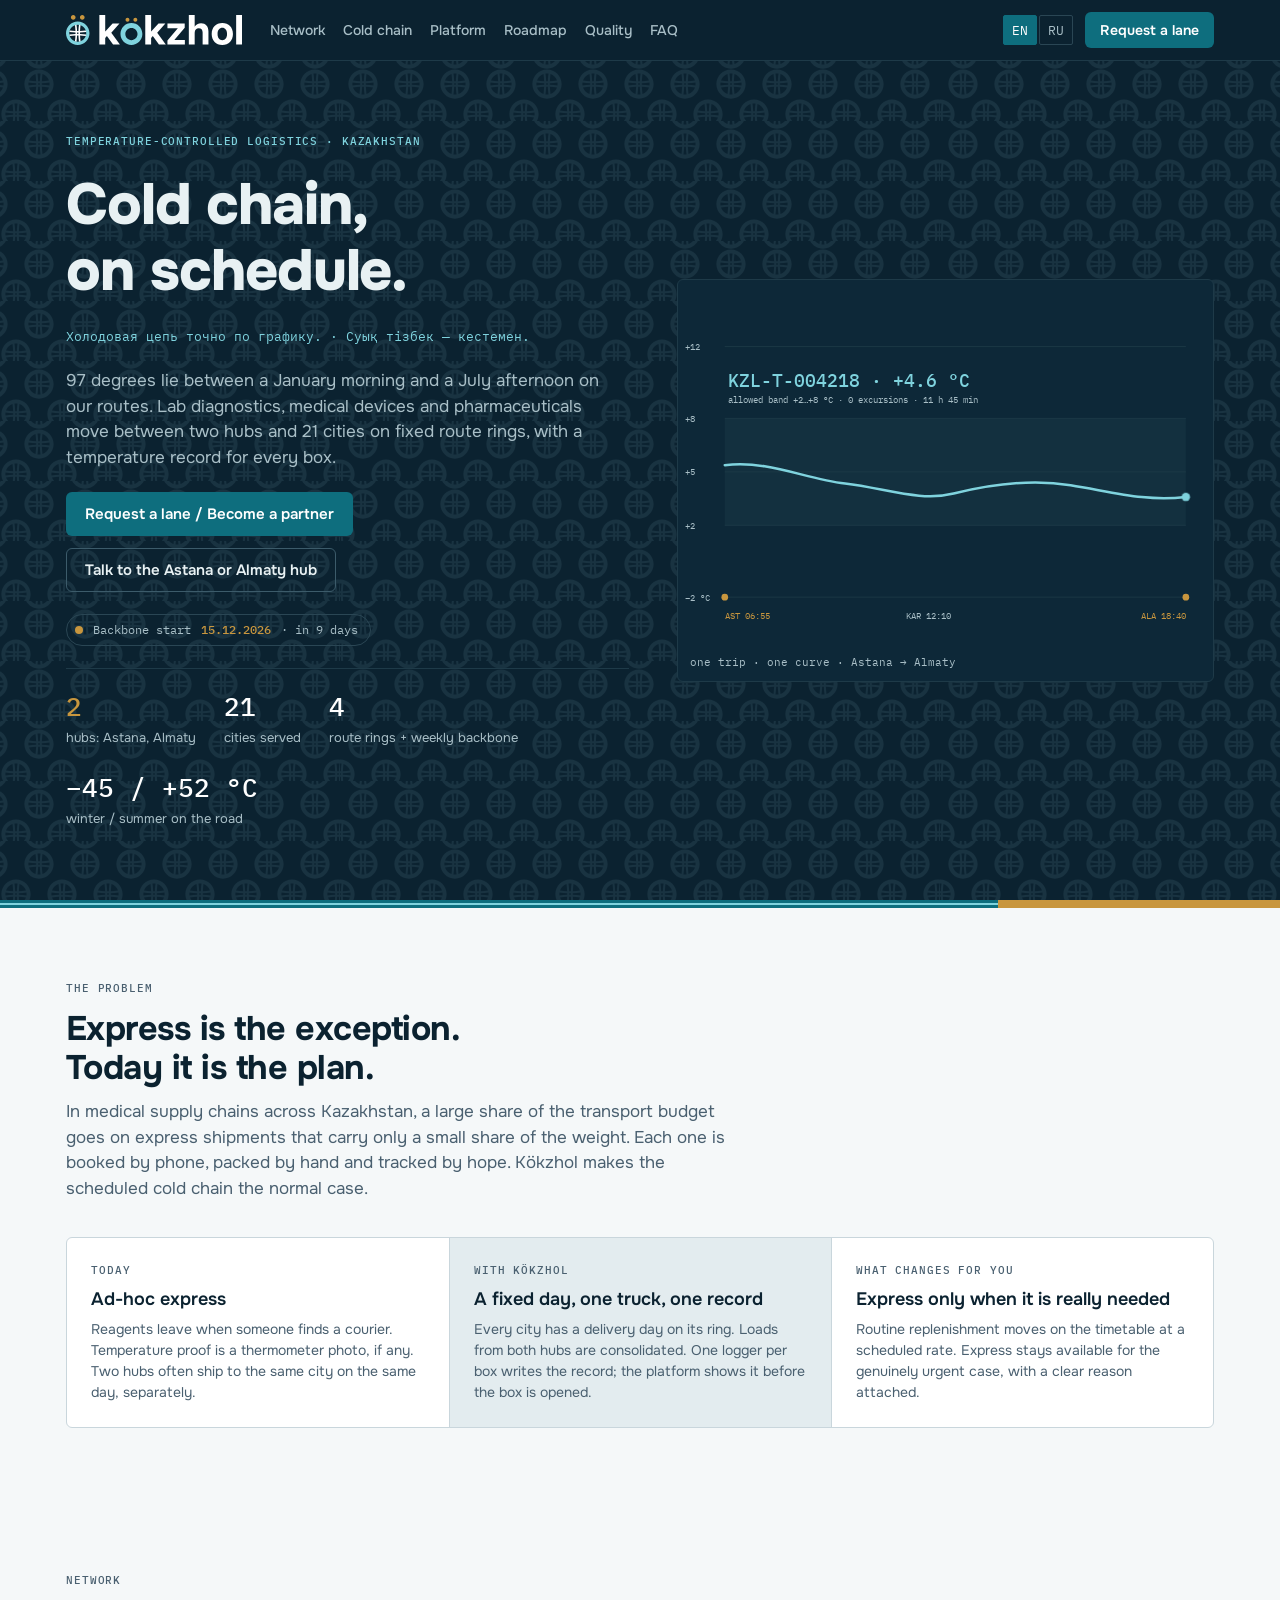
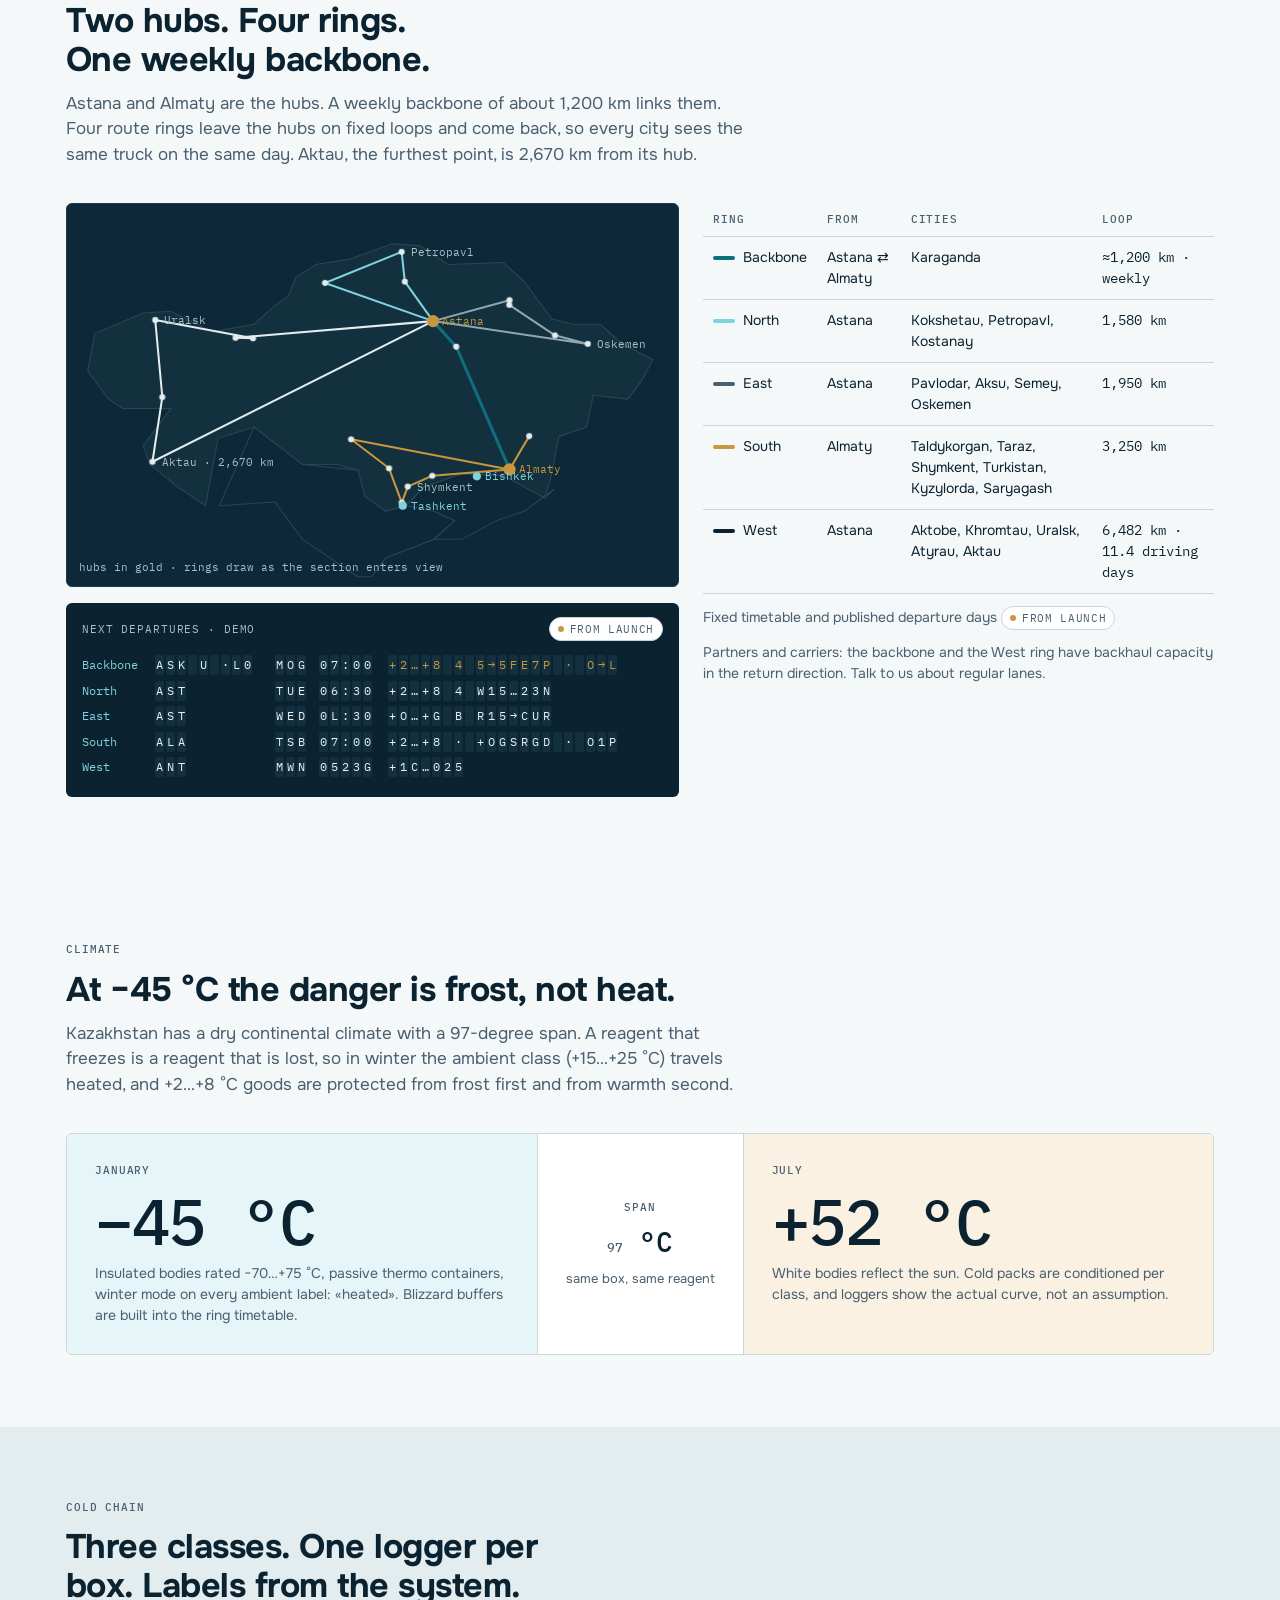
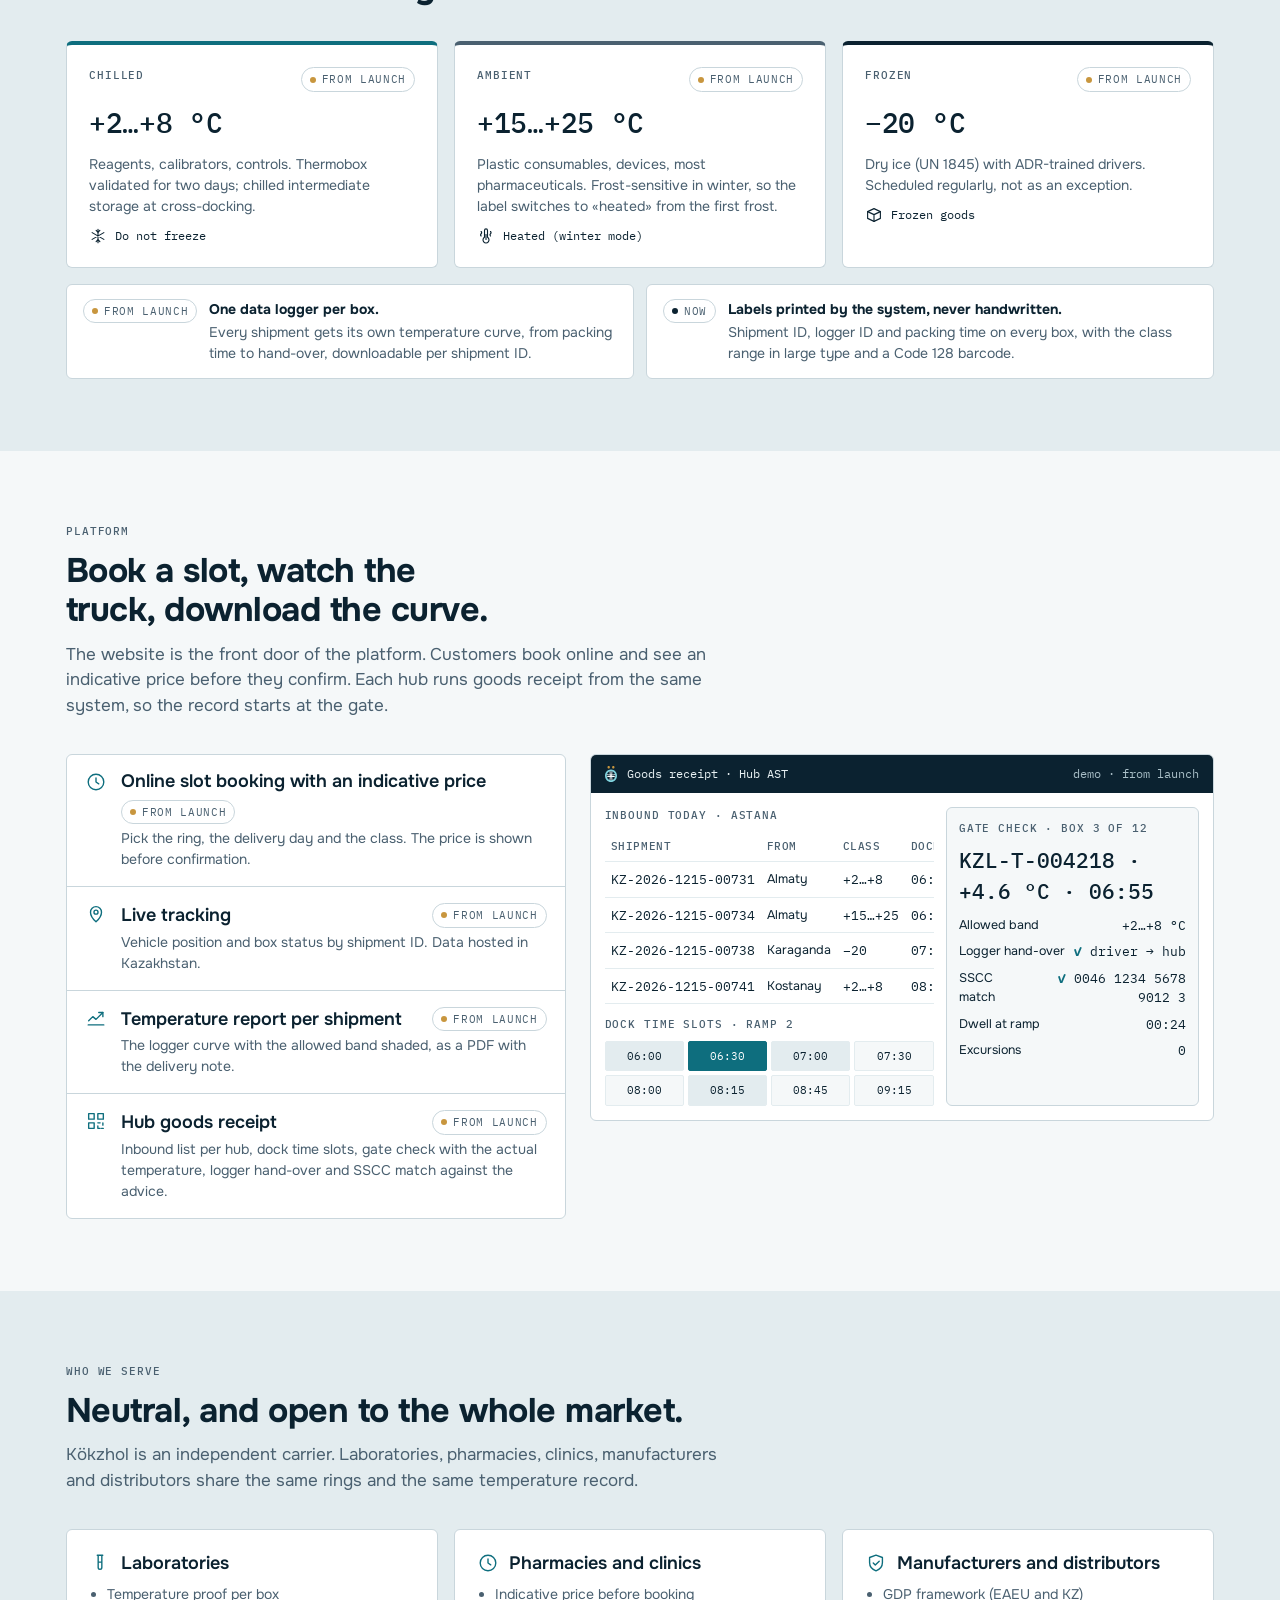
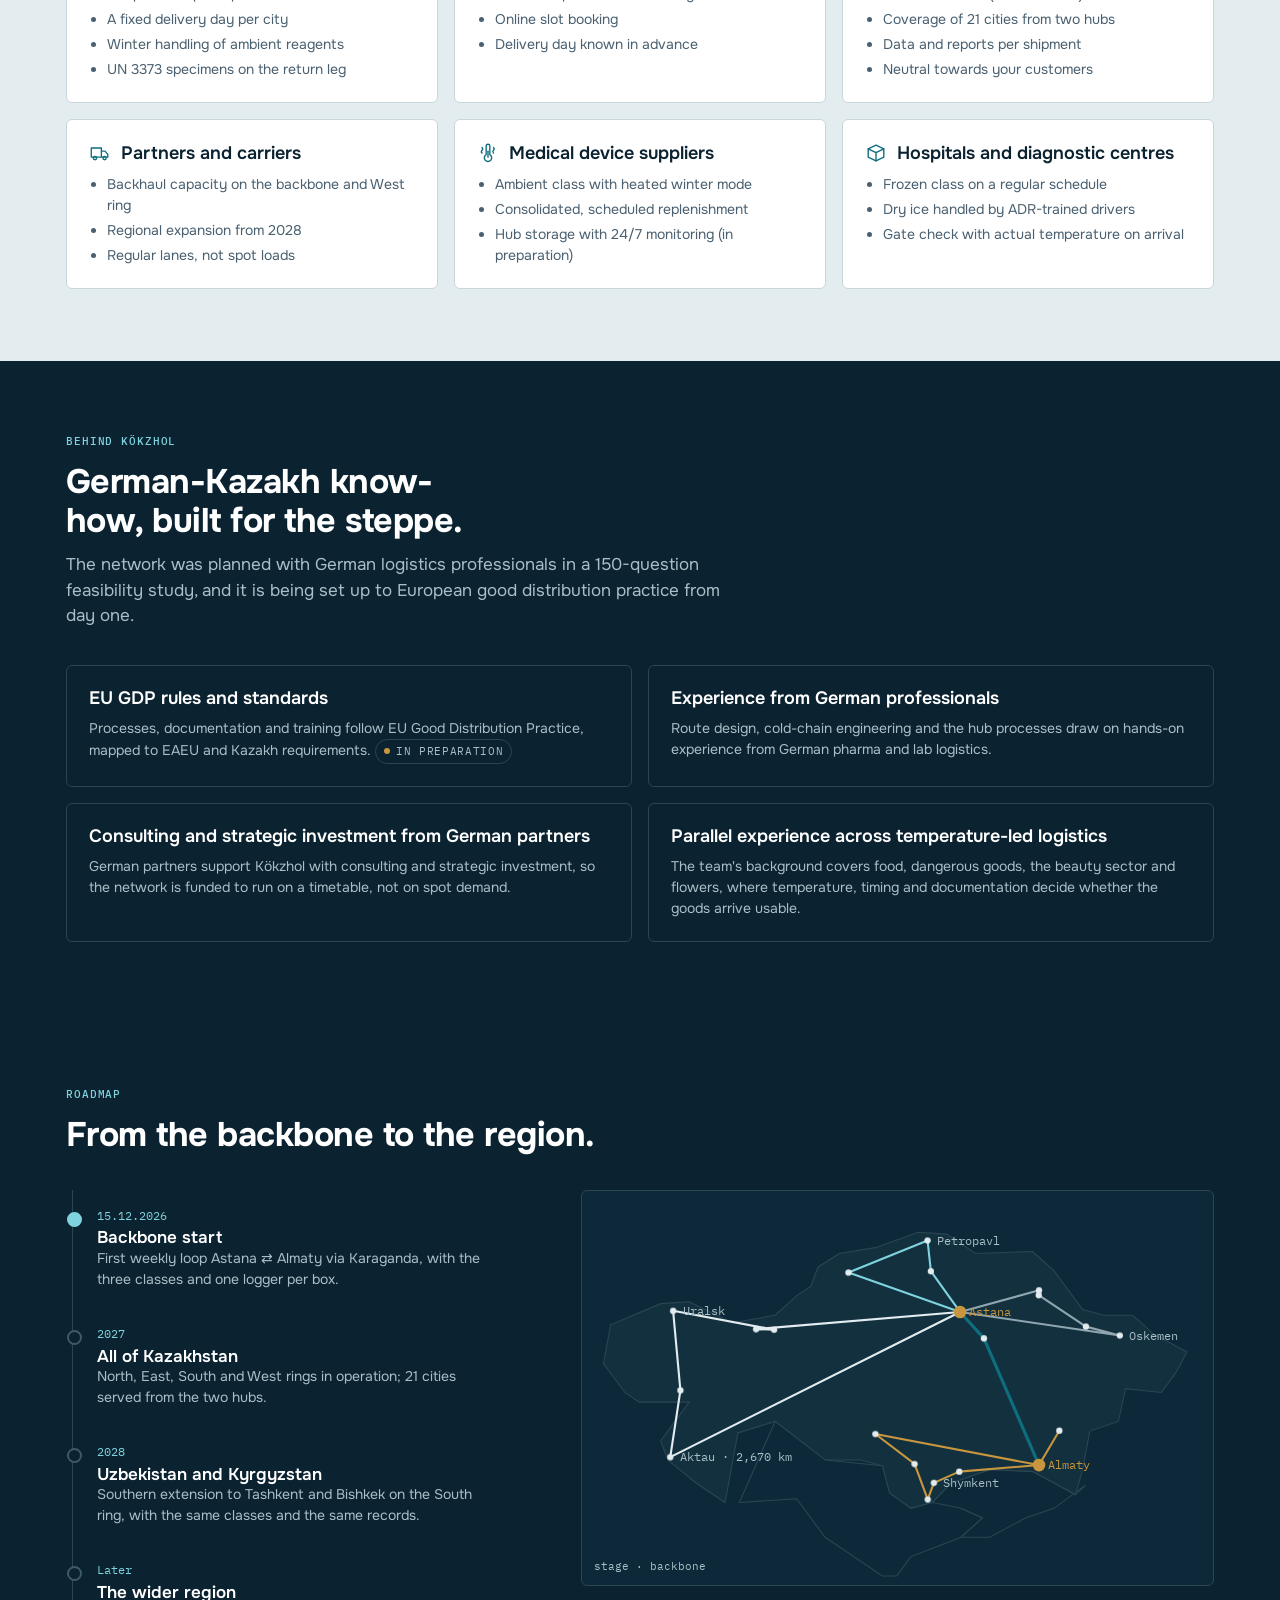
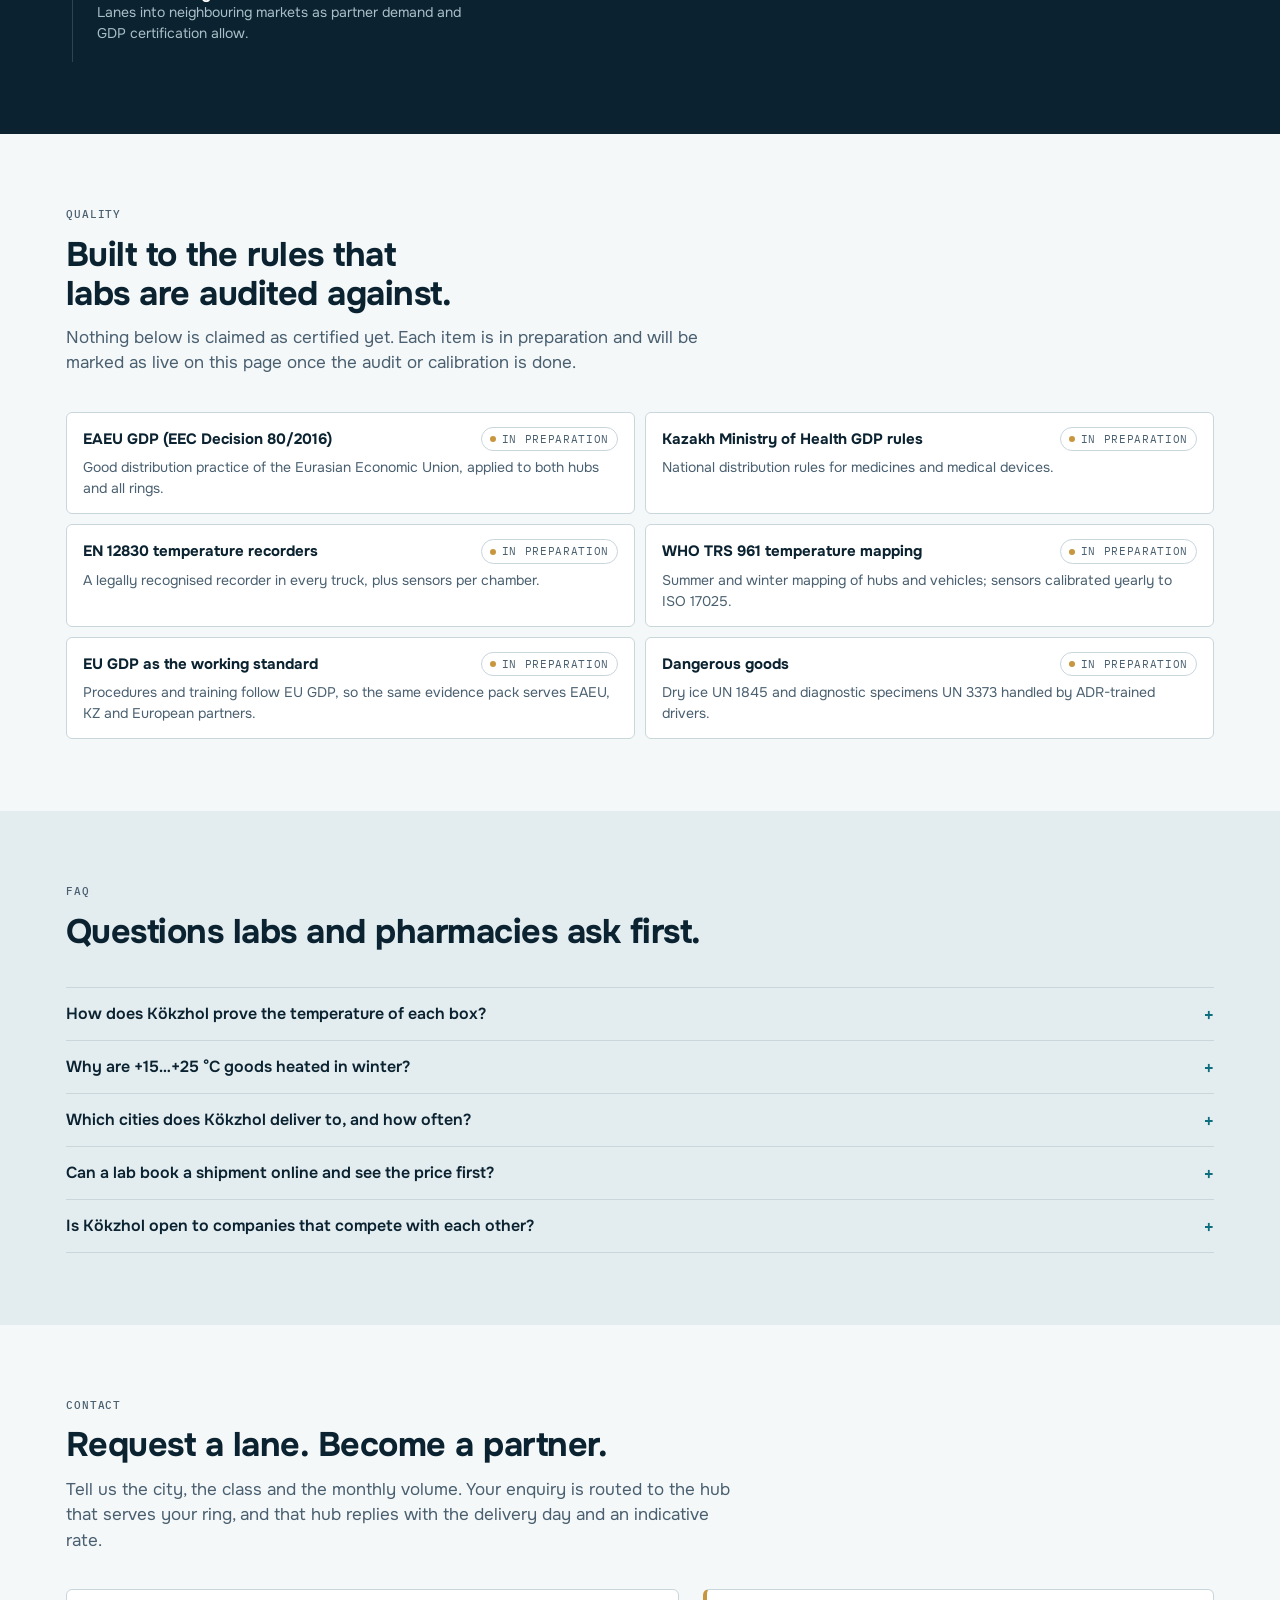
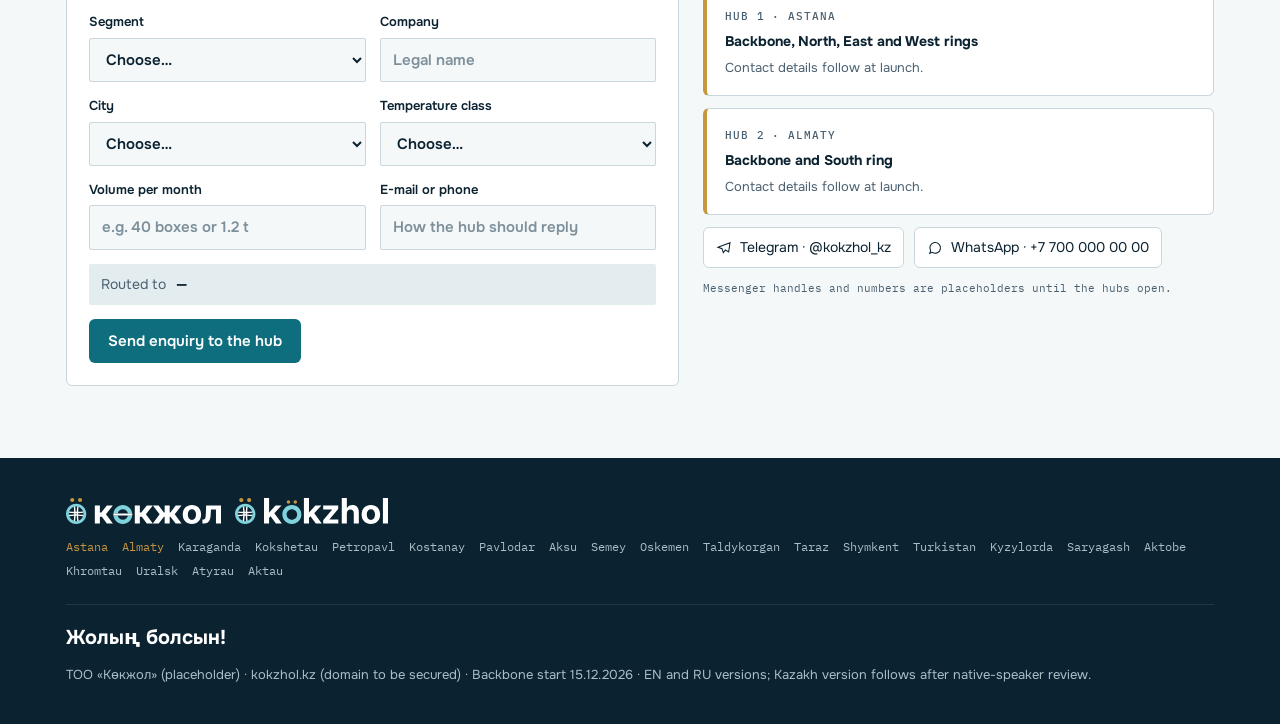
==== commit e55e224c: "Variant B: halo only at roadmap stage 3 Co-Authored-By: Claude Fable 5.1 <noreply@anthropic.com>" ====
--- a/b/index.html
+++ b/b/index.html
@@ -283,7 +283,7 @@
 .rm .nb{transition:fill 1.2s ease,opacity 1.2s ease}
 .rm[data-stage="0"] .nbdot,.rm[data-stage="1"] .nbdot{opacity:0}
 .rm .halo{transition:opacity 1.2s ease}
-.rm:not([data-stage="3"]) .halo{opacity:0}
+.halo{opacity:0}.rm[data-stage="3"] .halo{opacity:1}
 /* split-flap departure board */
 .board{margin-top:16px;background:var(--ink);color:var(--on-ink);border-radius:var(--r-md);padding:14px 16px;font-family:var(--mono);font-size:12px;overflow-x:auto}
 .board .bh{display:flex;justify-content:space-between;gap:10px;align-items:center;color:var(--on-ink-muted);font-size:11px;letter-spacing:.08em;text-transform:uppercase;margin-bottom:8px}
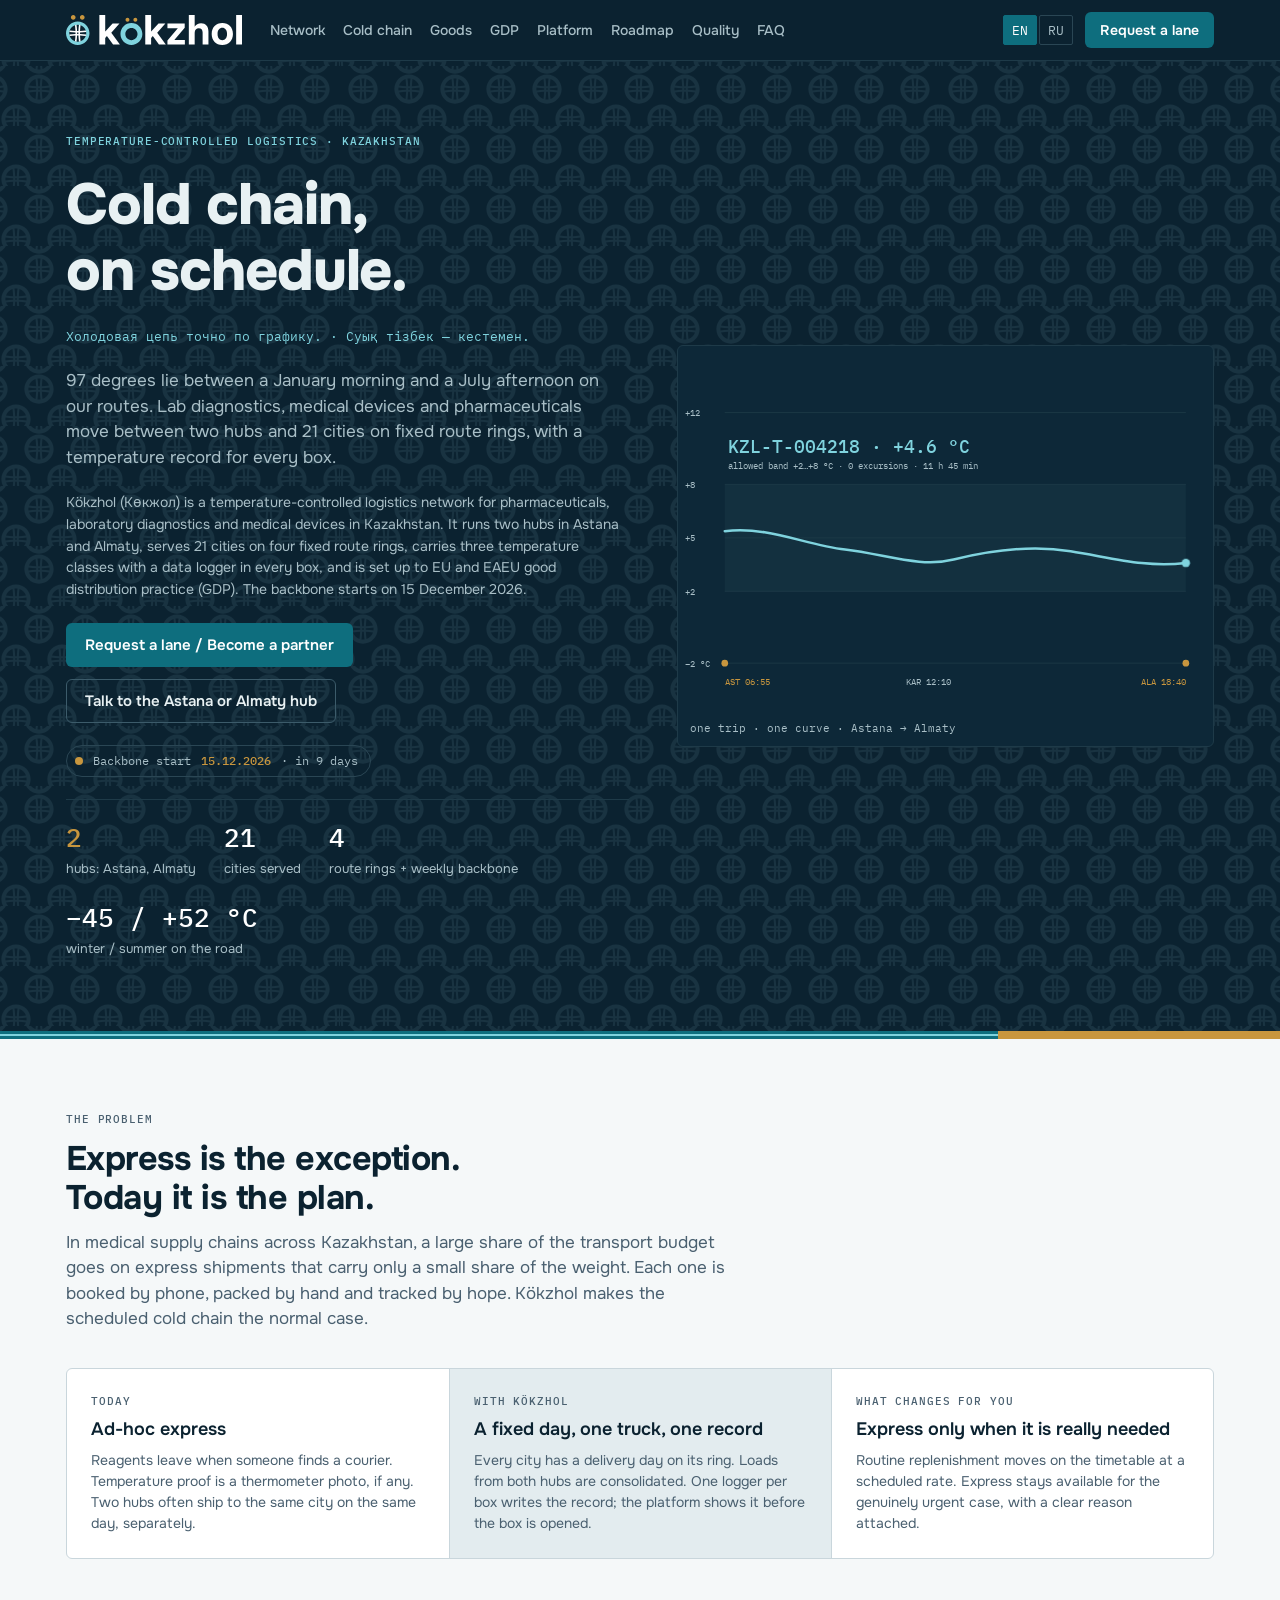
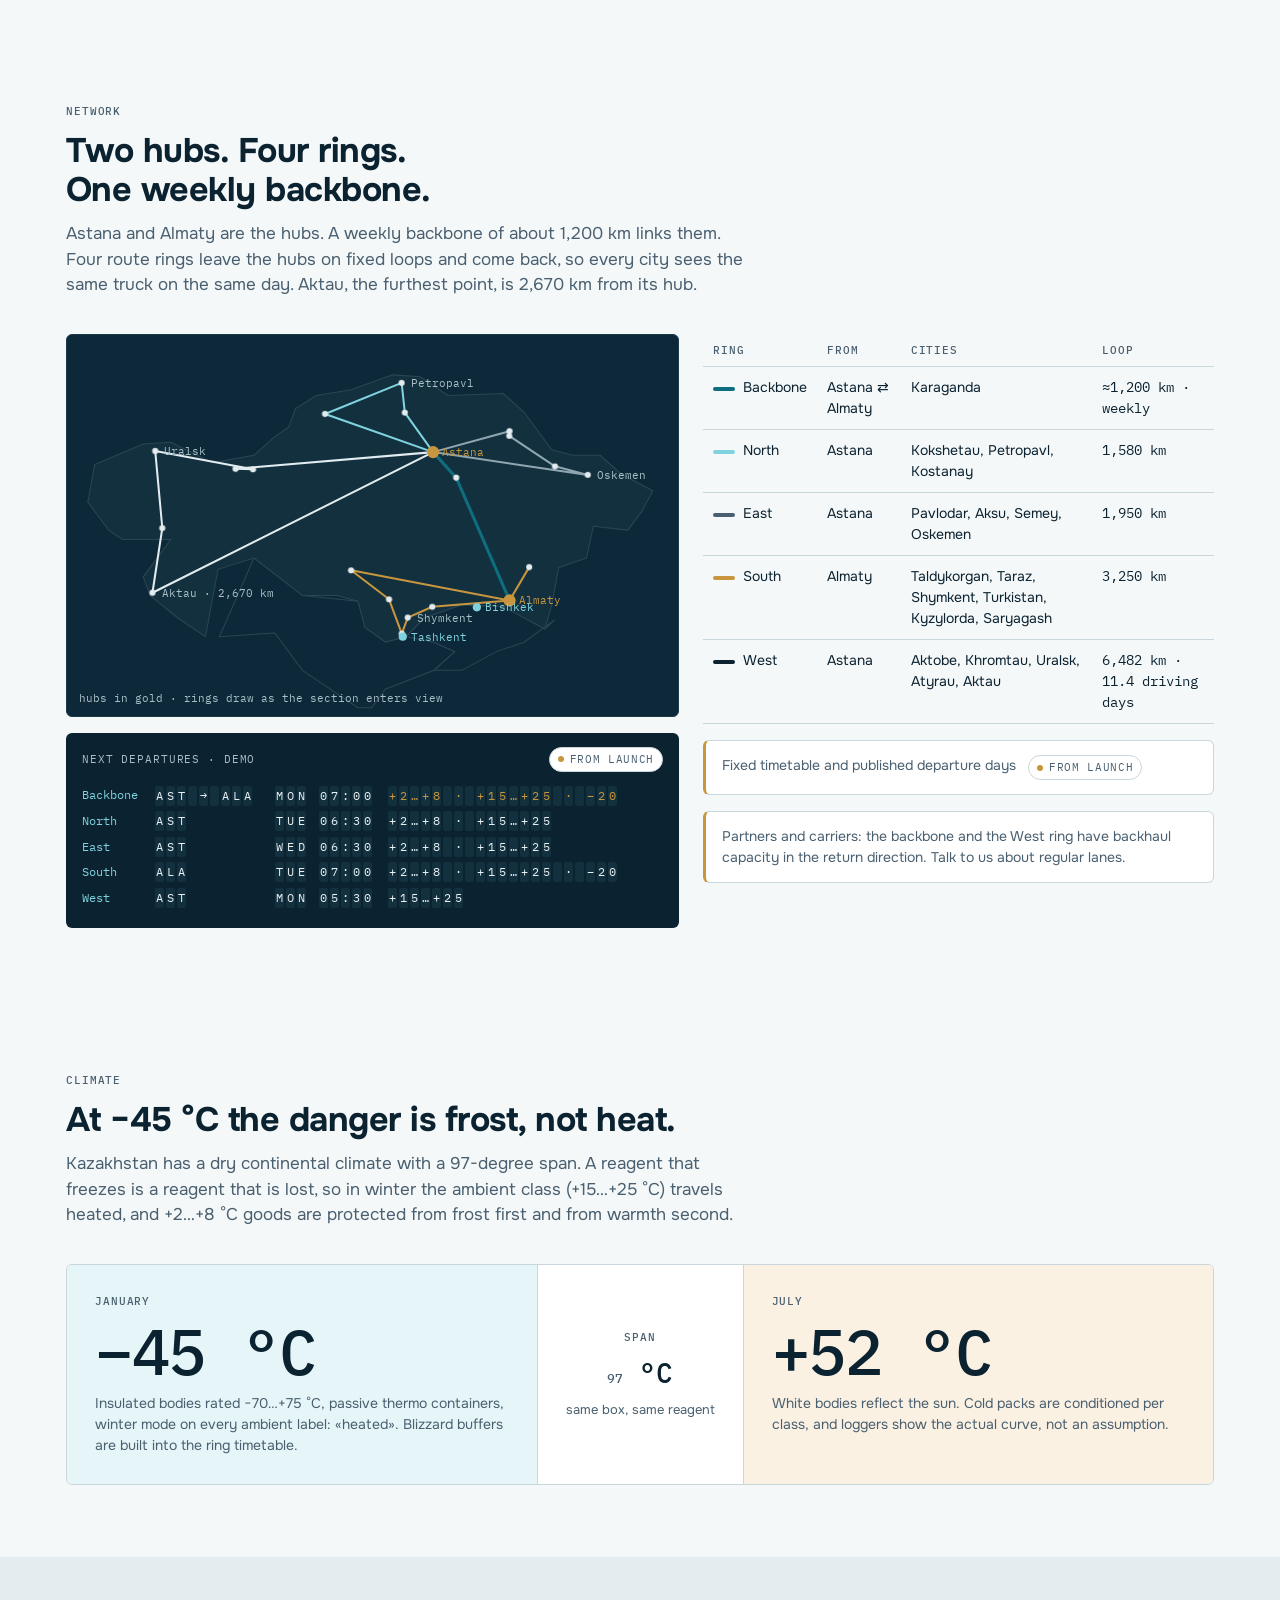
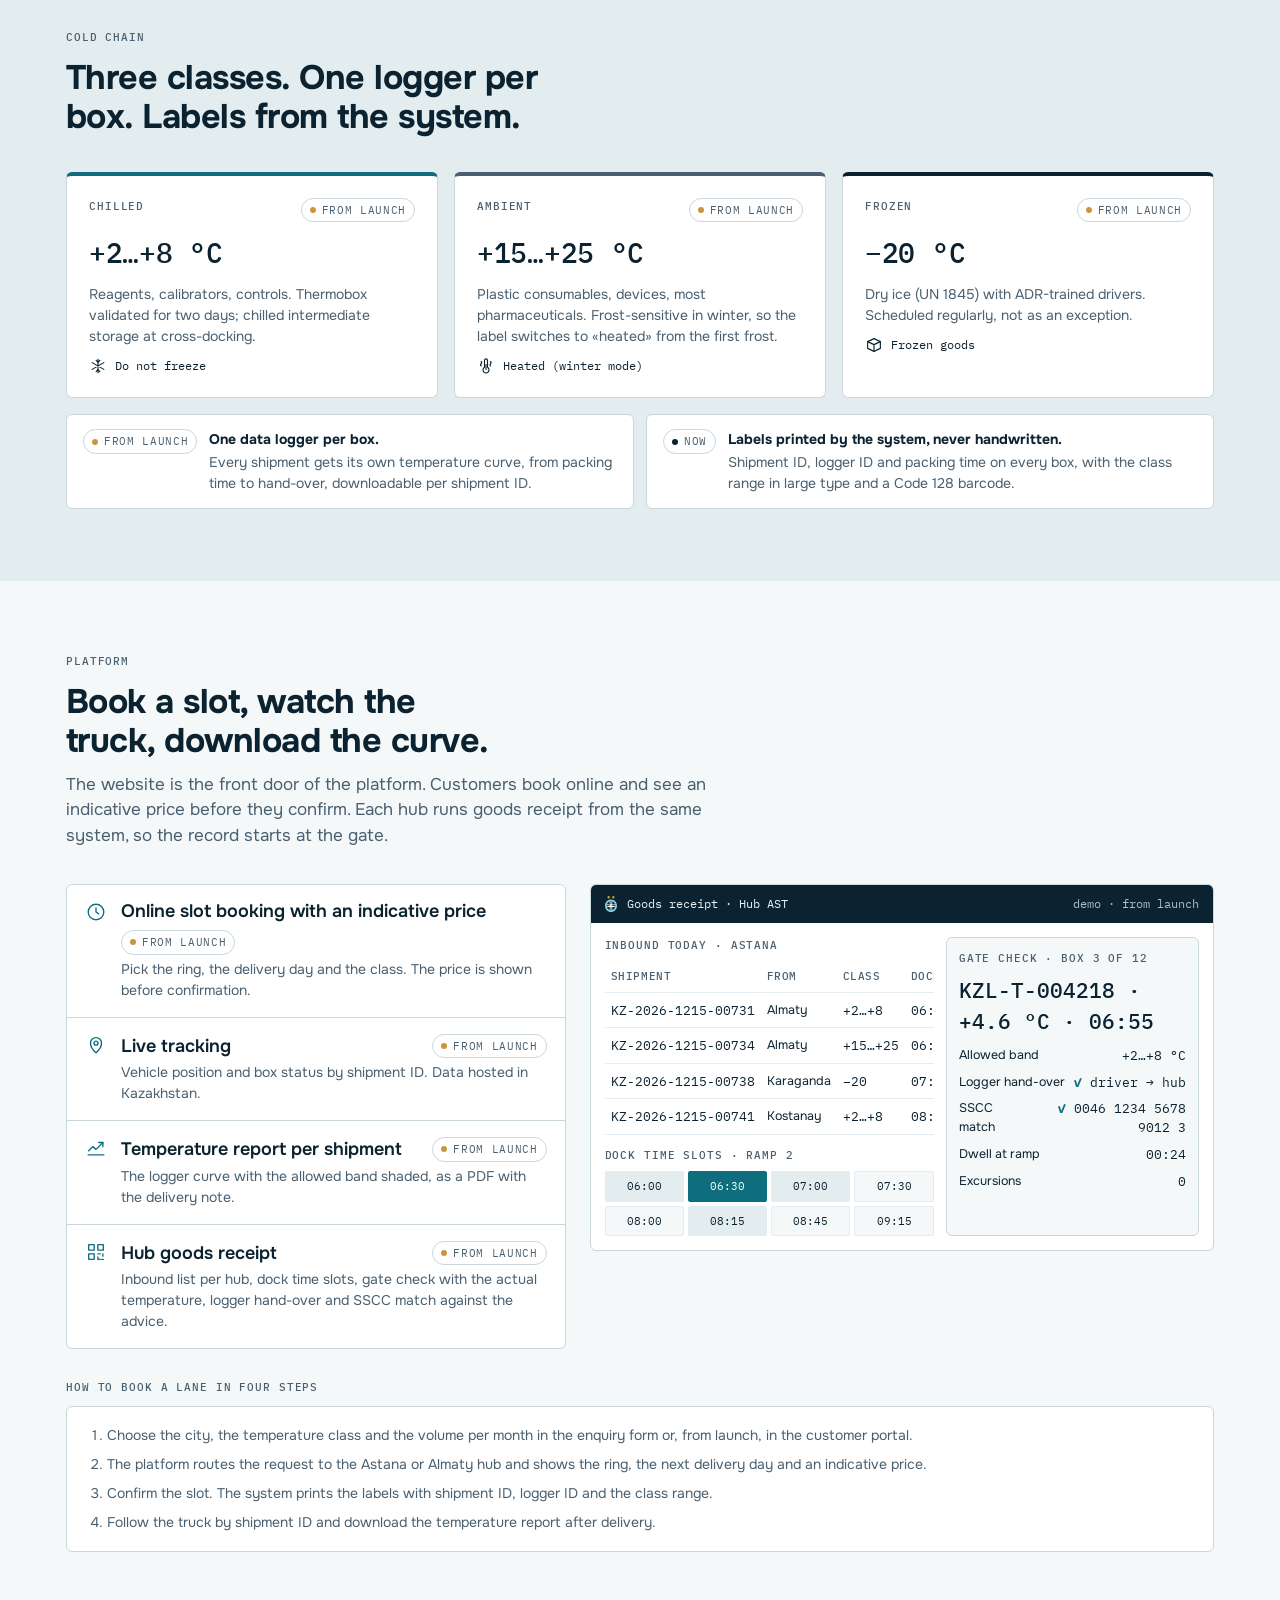
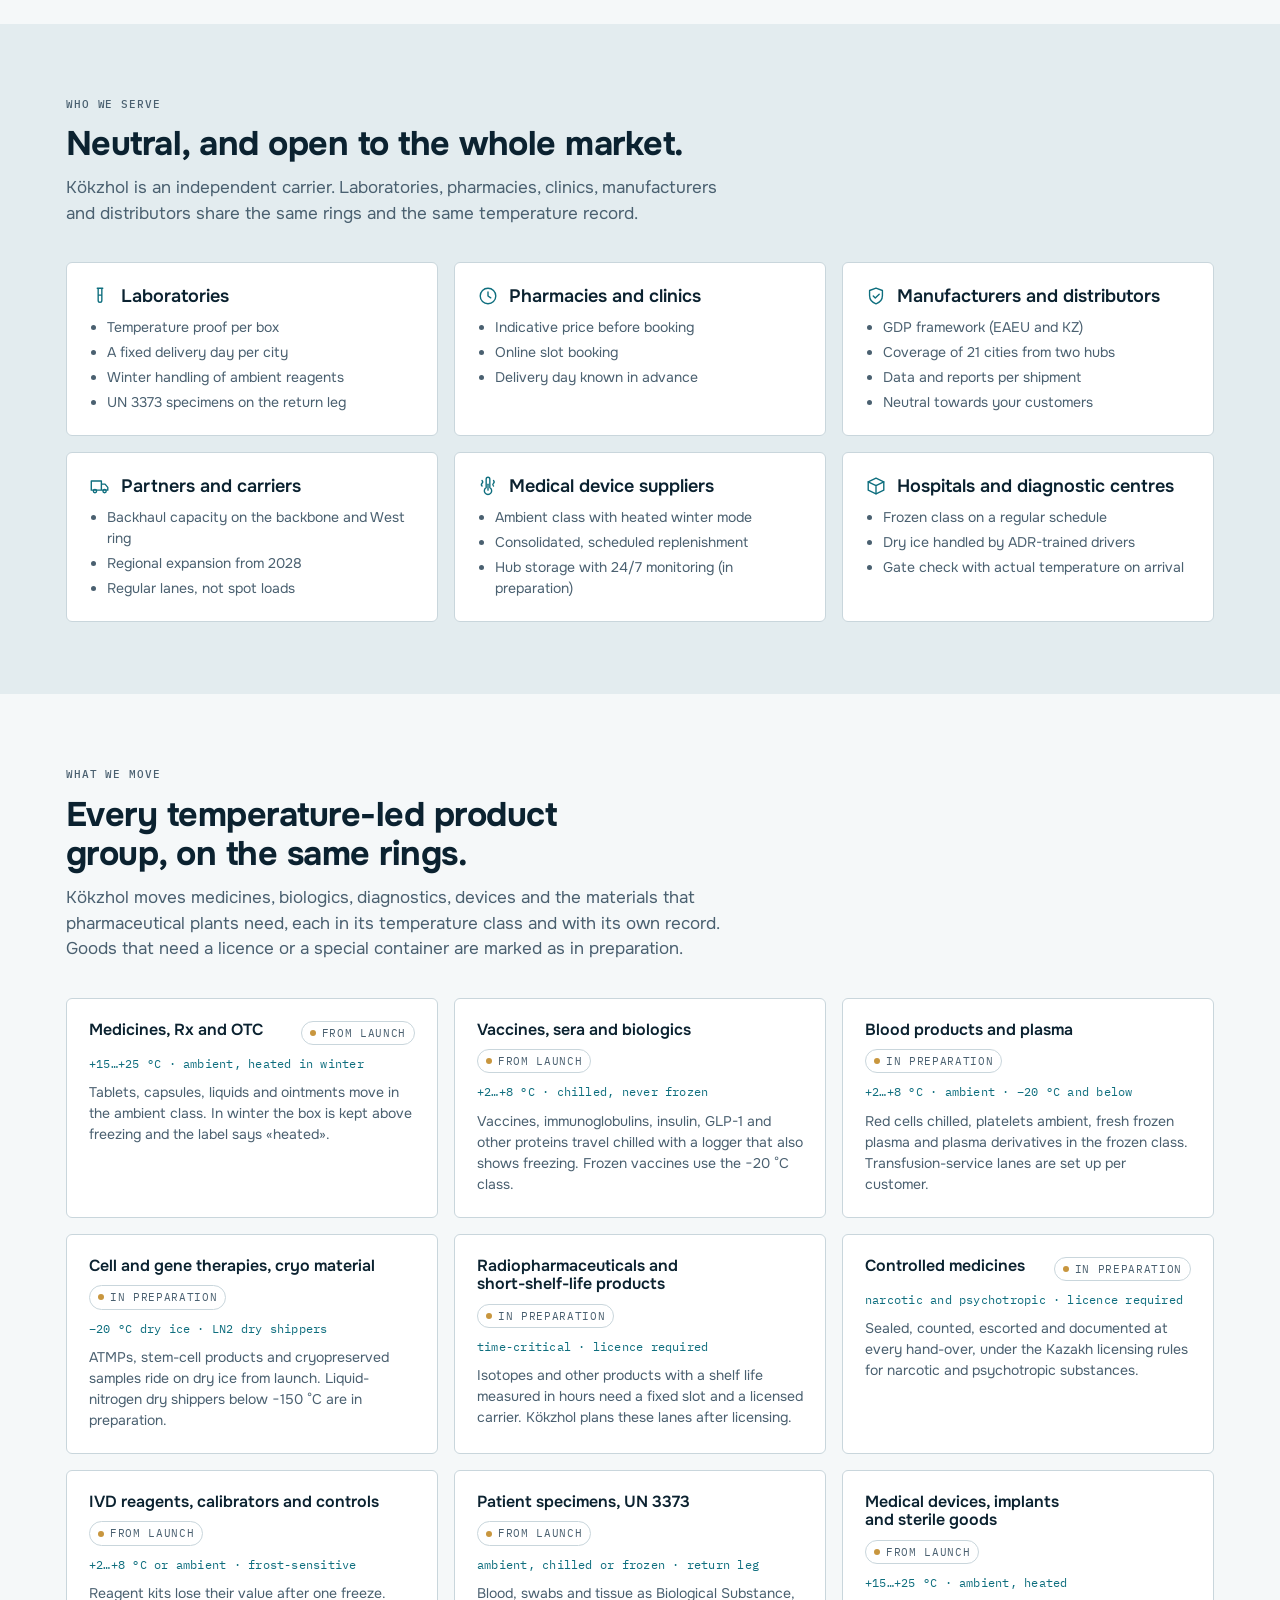
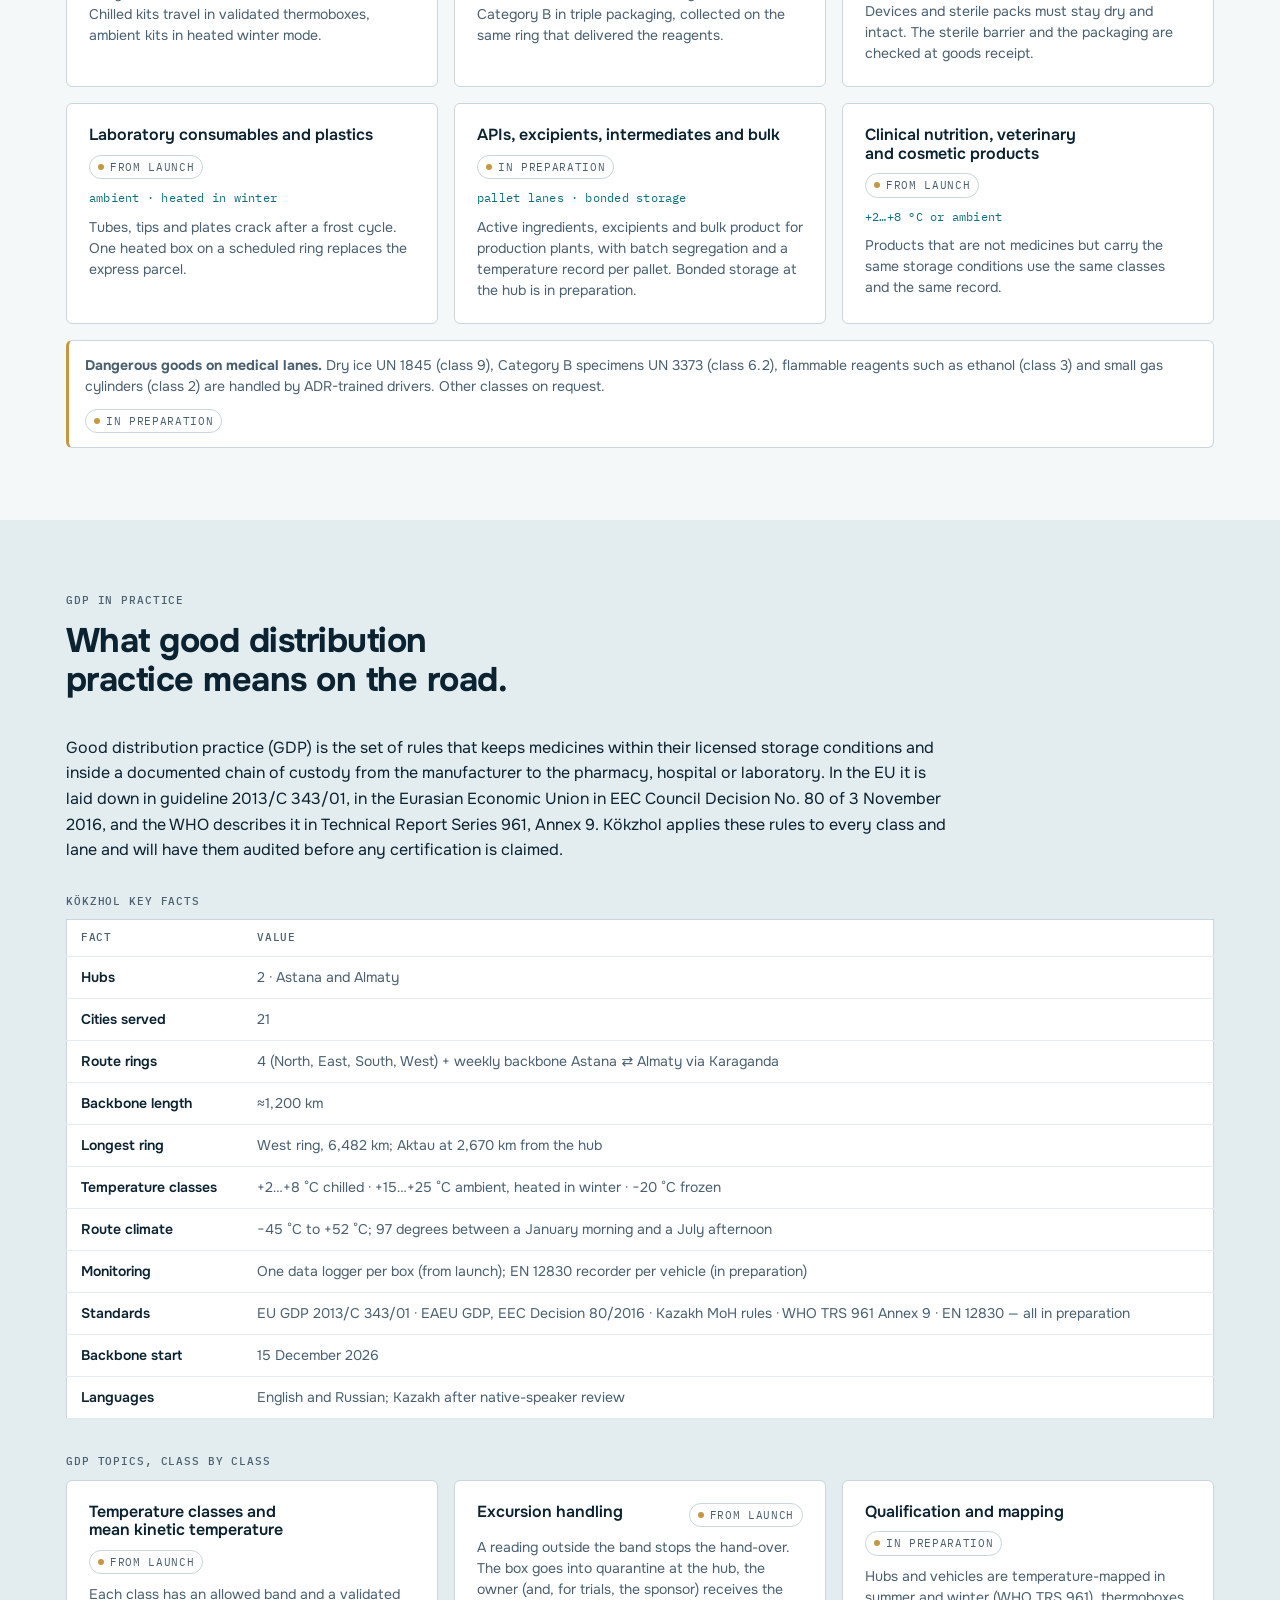
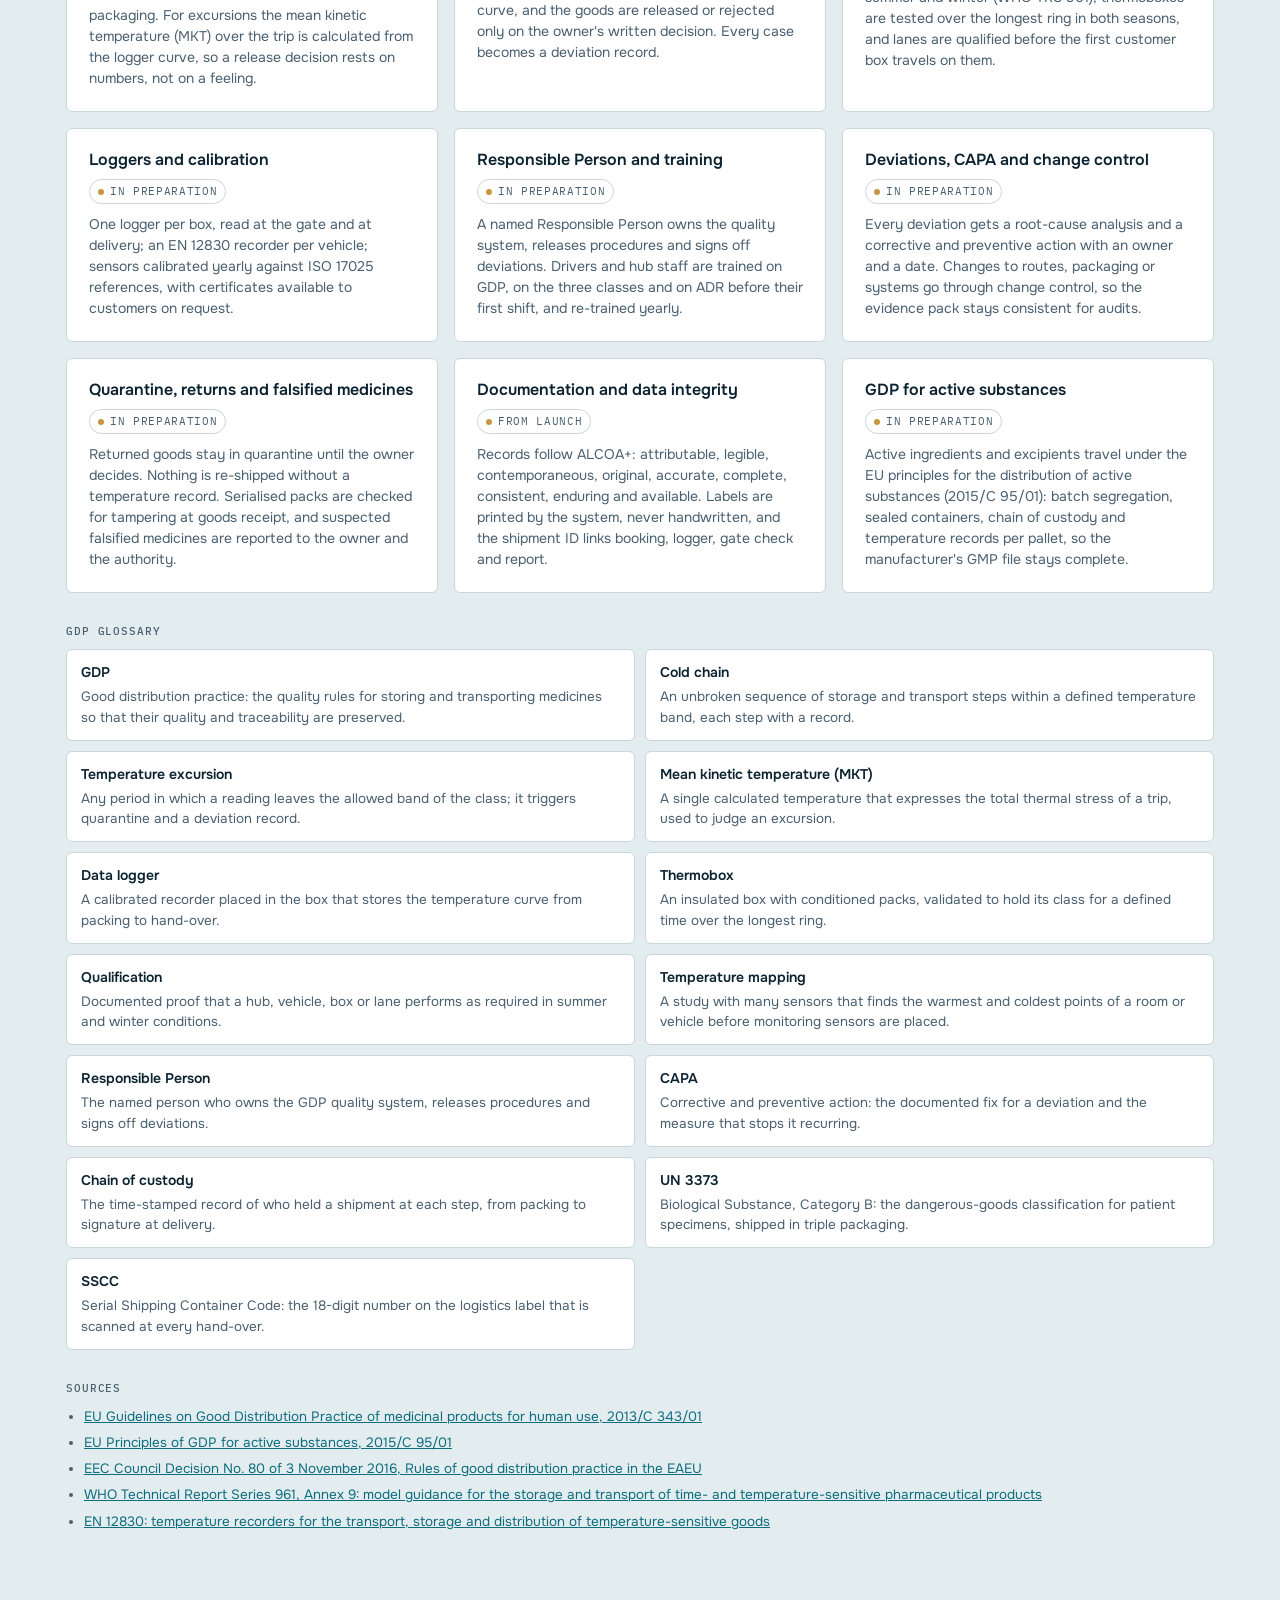
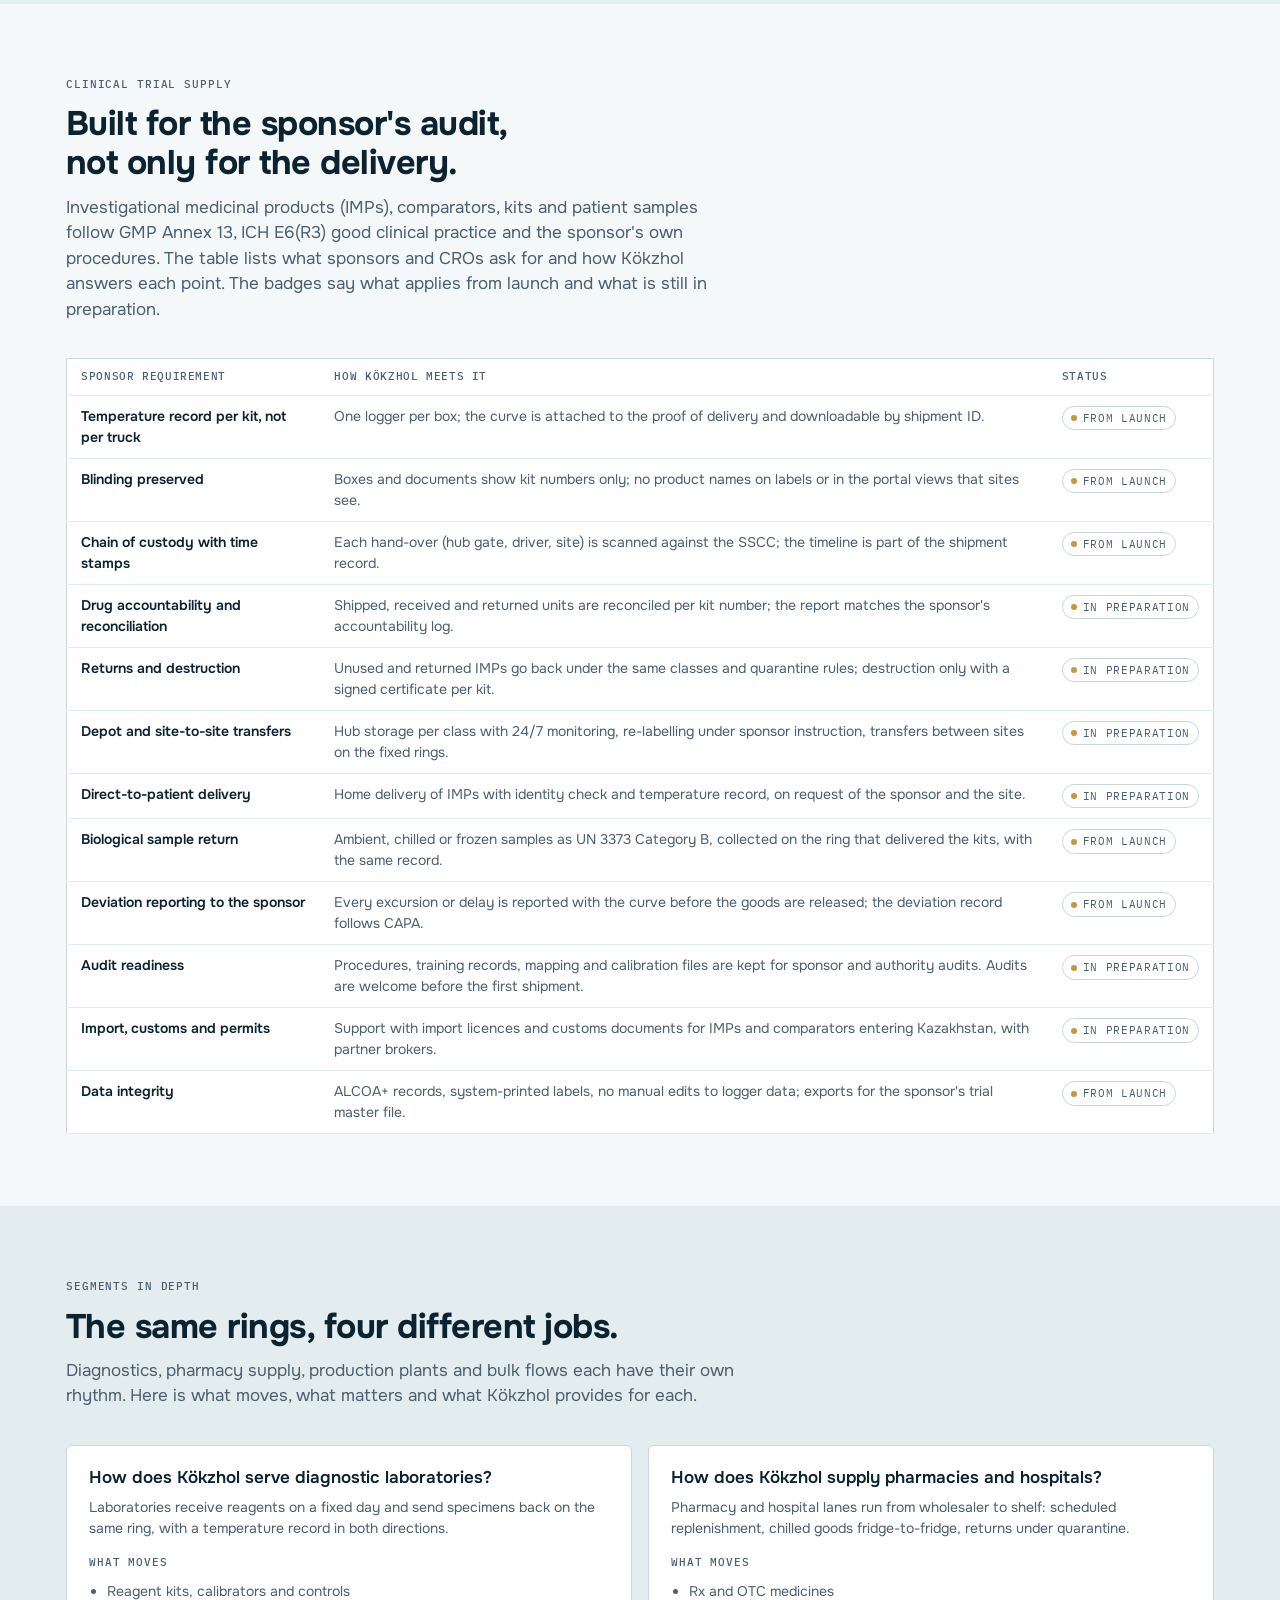
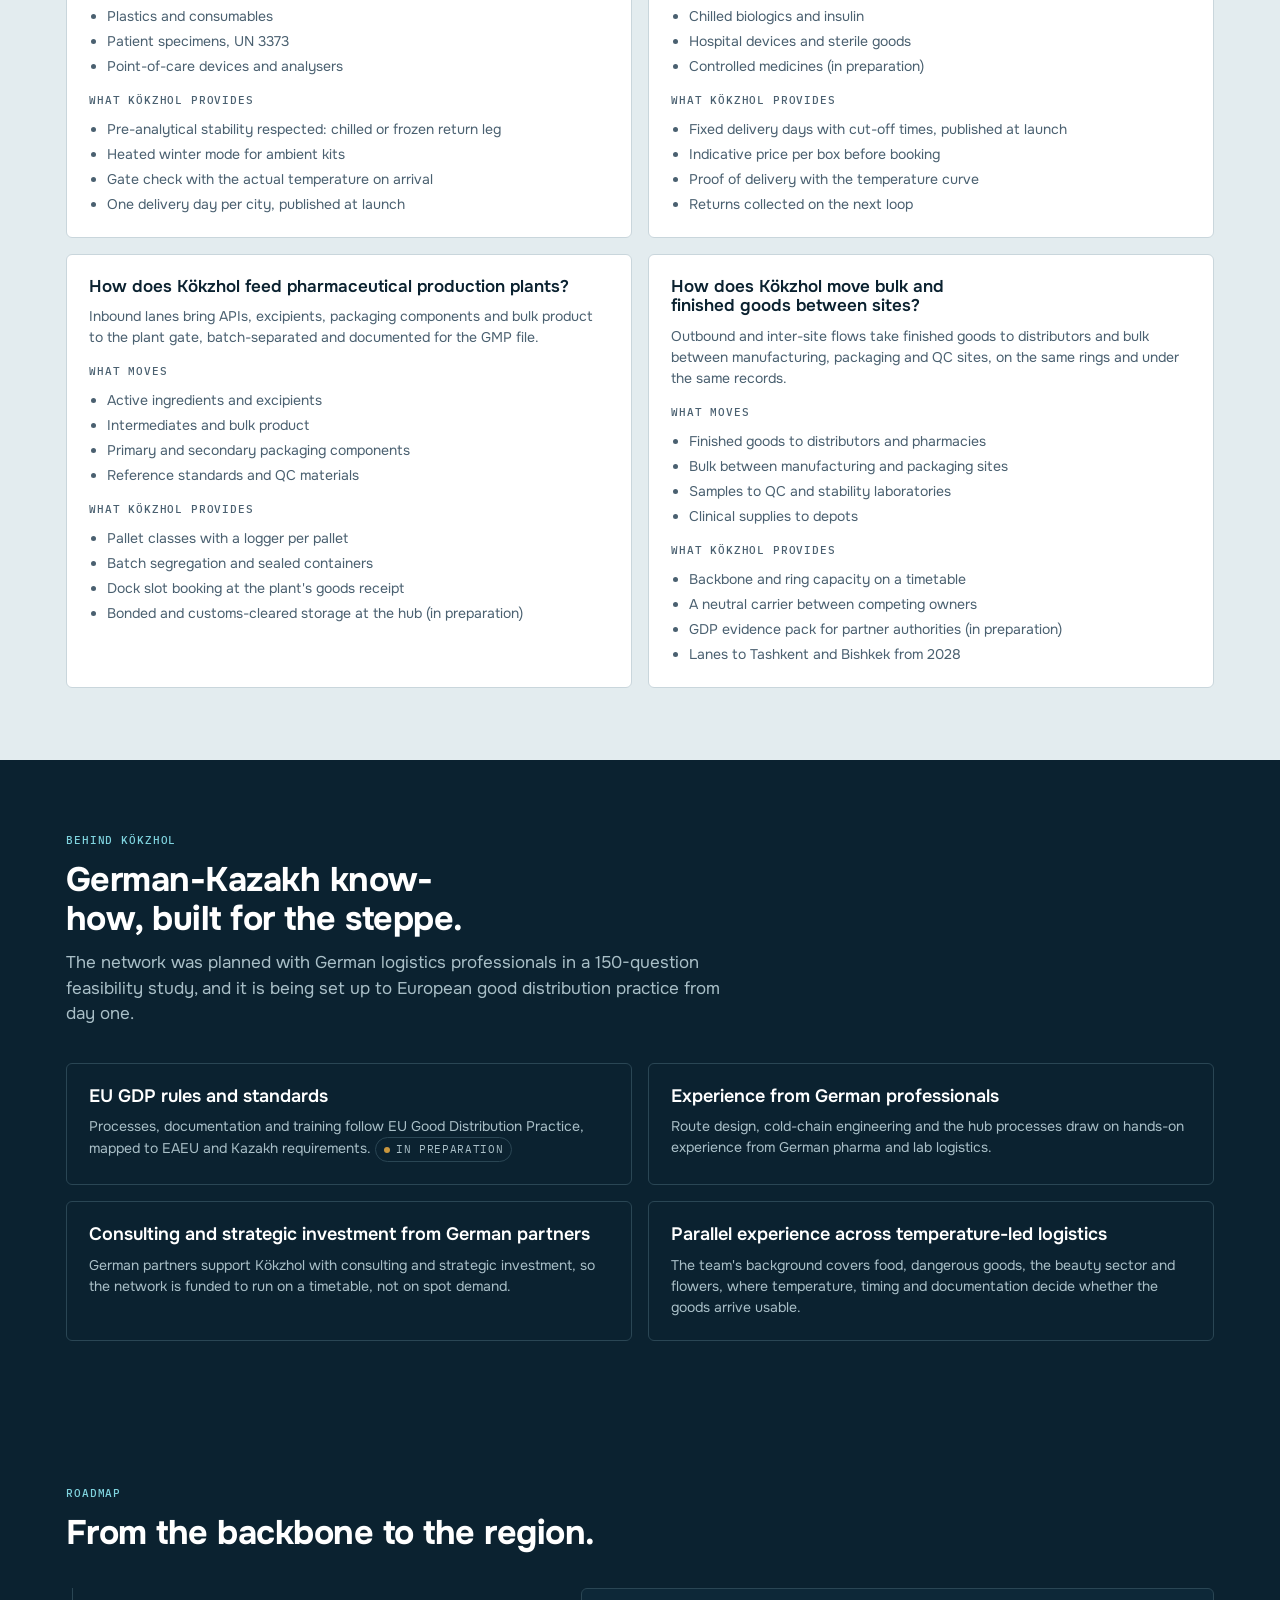
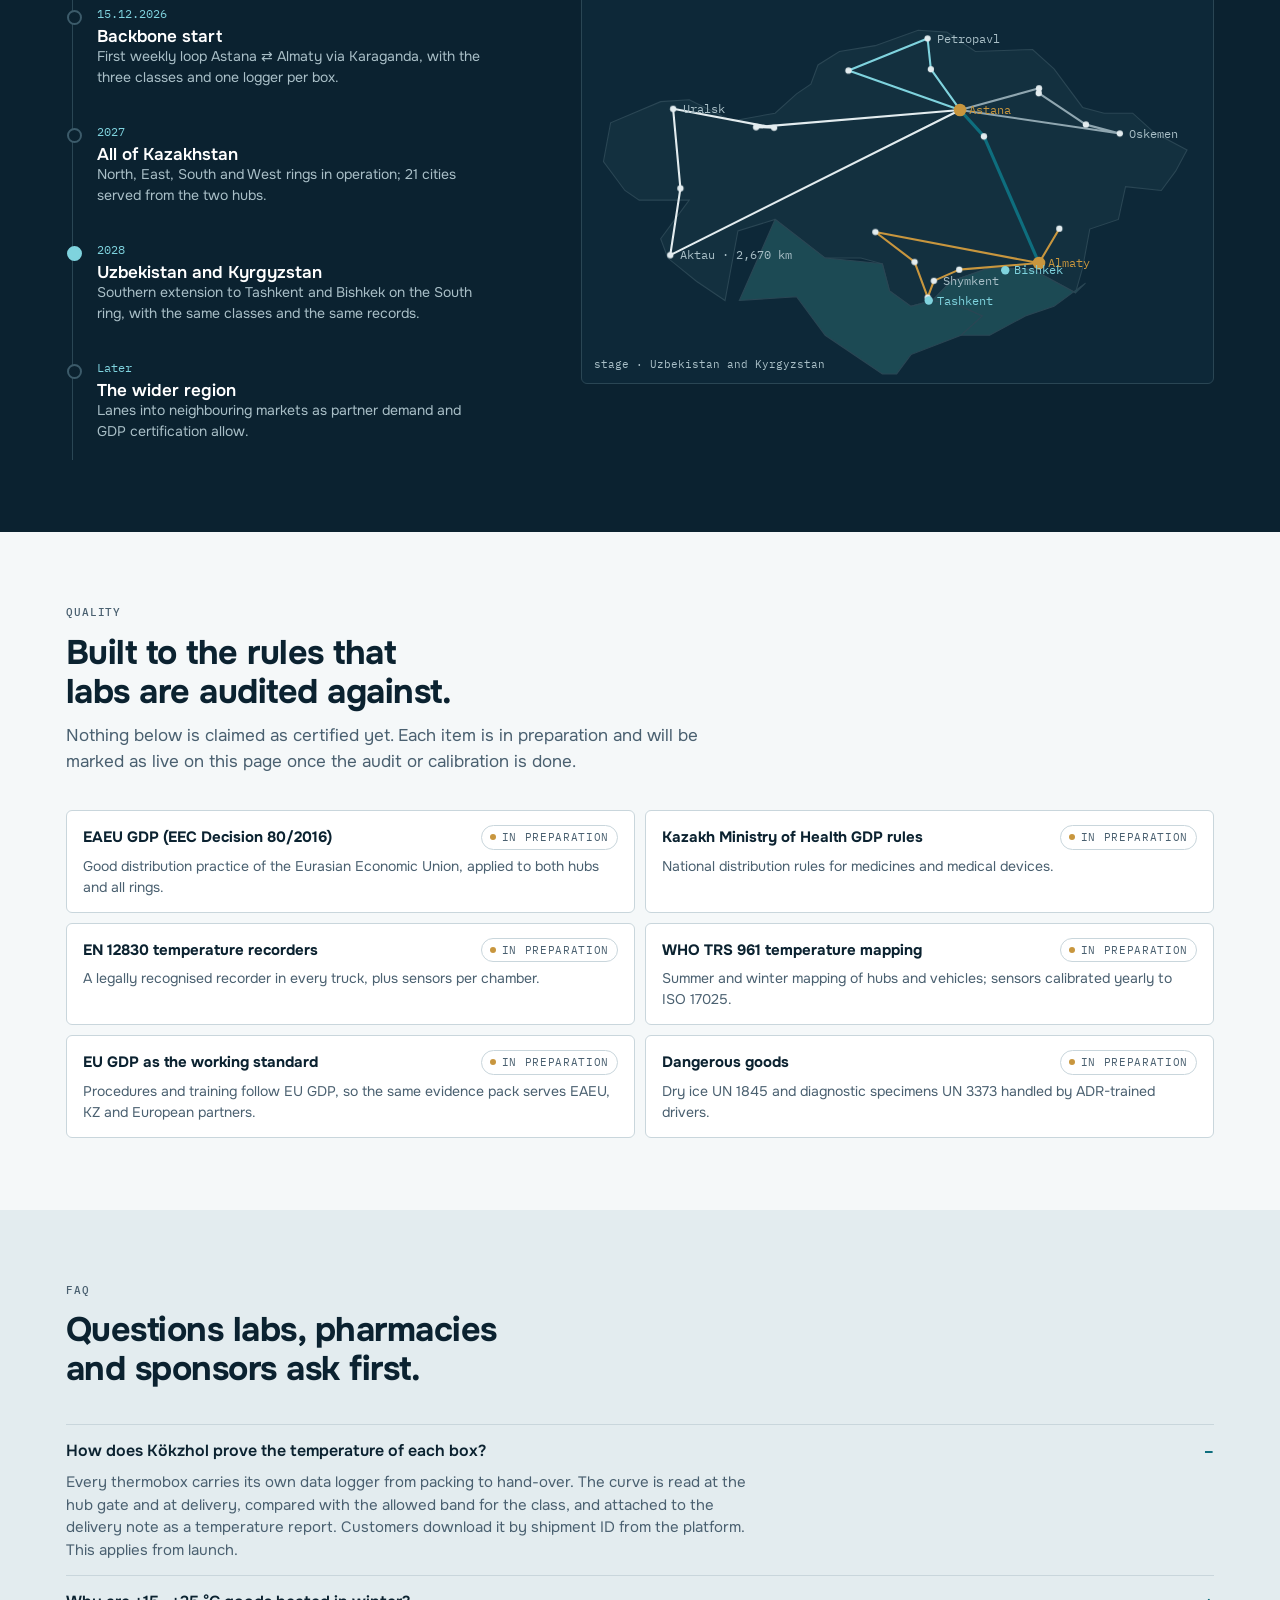
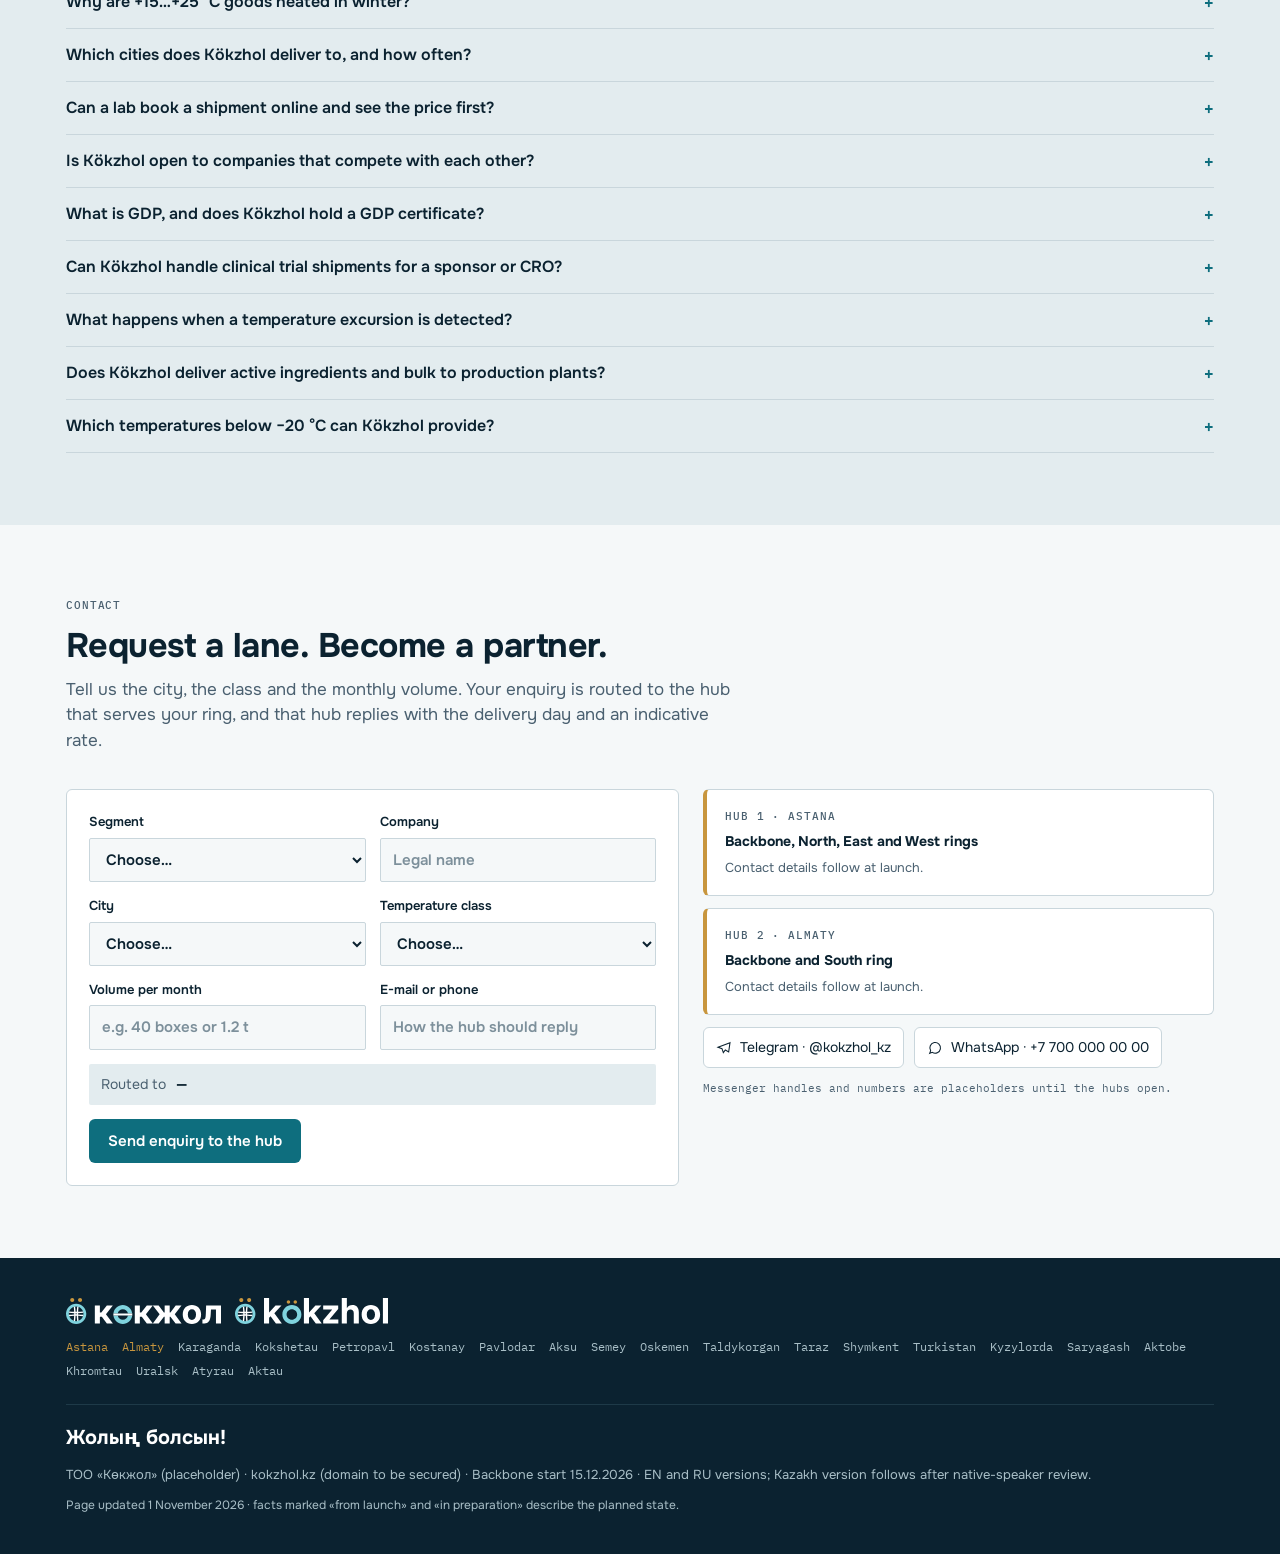
==== commit b6bf54a7: "SEO/GEO/AEO layer, GDP and goods content, clinical-trial and segment sections; variant D (adaptive C" ====
--- a/b/index.html
+++ b/b/index.html
@@ -3,10 +3,38 @@
 <head>
 <meta charset="utf-8">
 <meta name="viewport" content="width=device-width, initial-scale=1, viewport-fit=cover">
-<title>Kökzhol Animated</title>
+<title>Kökzhol · GDP cold-chain logistics in Kazakhstan</title>
 <meta name="claude:viewport-fit-sides" content="cover">
-<meta name="description" data-i18n-content="meta.desc" content="Kökzhol / Көкжол: temperature-controlled logistics for lab diagnostics, medical devices and pharmaceuticals in Kazakhstan. Two hubs, 21 cities, four route rings. Cold chain, on schedule.">
+<meta name="description" data-i18n-content="meta.desc" content="Temperature-controlled logistics for pharma, lab diagnostics and medical devices in Kazakhstan: 2 hubs, 21 cities, a temperature record per box. Start 15.12.26.">
 <meta name="theme-color" content="#0E6E7E">
+<!-- seo-layer -->
+<meta name="robots" content="noindex, follow" data-preview="remove at go-live: index, follow, max-image-preview:large, max-snippet:-1">
+<link rel="canonical" href="https://kokzhol.kz/">
+<link rel="alternate" hreflang="en" href="https://kokzhol.kz/?lang=en">
+<link rel="alternate" hreflang="ru" href="https://kokzhol.kz/?lang=ru">
+<link rel="alternate" hreflang="x-default" href="https://kokzhol.kz/">
+<link rel="sitemap" type="application/xml" href="sitemap.xml">
+<link rel="alternate" type="text/plain" href="llms.txt" title="llms.txt">
+<link rel="manifest" href="site.webmanifest">
+<meta name="author" content="Kökzhol">
+<meta name="application-name" content="Kökzhol">
+<meta name="geo.region" content="KZ">
+<meta name="geo.placename" content="Astana; Almaty">
+<meta property="og:type" content="website">
+<meta property="og:site_name" content="Kökzhol">
+<meta property="og:url" content="https://kokzhol.kz/">
+<meta property="og:title" data-i18n-content="og.title" content="Kökzhol · GDP cold-chain logistics in Kazakhstan">
+<meta property="og:description" data-i18n-content="og.desc" content="Temperature-controlled logistics for pharma, lab diagnostics and medical devices in Kazakhstan: 2 hubs, 21 cities, a temperature record per box. Start 15.12.26.">
+<meta property="og:image" content="https://paschka-k.github.io/kokzhol-site/assets/og-image.png">
+<meta property="og:image:width" content="1200">
+<meta property="og:image:height" content="630">
+<meta property="og:image:alt" content="Kökzhol: cold chain, on schedule. Two hubs, 21 cities, four route rings in Kazakhstan.">
+<meta property="og:locale" content="en_US">
+<meta property="og:locale:alternate" content="ru_RU">
+<meta name="twitter:card" content="summary_large_image">
+<meta name="twitter:title" content="Kökzhol · GDP cold-chain logistics in Kazakhstan">
+<meta name="twitter:description" content="Temperature-controlled logistics for pharma, lab diagnostics and medical devices in Kazakhstan: 2 hubs, 21 cities, a temperature record per box. Start 15.12.26.">
+<meta name="twitter:image" content="https://paschka-k.github.io/kokzhol-site/assets/og-image.png">
 <link rel="icon" href="../assets/favicon.ico" sizes="48x48">
 <link rel="icon" href="../assets/favicon.svg" type="image/svg+xml">
 <link rel="apple-touch-icon" href="../assets/apple-touch-icon-180.png">
@@ -264,6 +292,35 @@
 footer .bottom{display:flex;flex-wrap:wrap;gap:12px 28px;justify-content:space-between;align-items:center;border-top:1px solid var(--ink-line);padding-top:18px}
 footer .signoff{font-size:20px;font-weight:700;color:#fff}
 
+/* seo/gdp layer */
+.hero .answer{font-size:14px;line-height:1.55;color:var(--on-ink-muted);max-width:66ch}
+h3.sub{font-family:var(--mono);font-size:11px;letter-spacing:.08em;text-transform:uppercase;color:var(--ink-muted);font-weight:500;margin:32px 0 12px}
+.goods .card h3{font-size:16px}
+.goods .cls{font-family:var(--mono);font-size:11.5px;color:var(--brand);letter-spacing:.02em}
+.note{background:var(--white);border:1px solid var(--hairline);border-left:3px solid var(--gold);border-radius:var(--r-md);padding:14px 16px;font-size:14px;color:var(--ink-muted);margin-top:16px;display:flex;gap:12px;align-items:flex-start;flex-wrap:wrap}
+.gdp .def{font-size:16px;line-height:1.6;color:var(--ink);max-width:80ch;margin:0}
+.gdp .card h3{font-size:16px}
+.facts{width:100%;border-collapse:collapse;font-size:14px;background:var(--white);border:1px solid var(--hairline)}
+.facts th,.facts td{padding:10px 14px;border-bottom:1px solid var(--frost);text-align:left;vertical-align:top}
+.facts th{font-family:var(--mono);font-size:10.5px;letter-spacing:.06em;text-transform:uppercase;color:var(--ink-muted);font-weight:500}
+.facts td:first-child{font-weight:600;min-width:150px}
+.facts td:nth-child(2){color:var(--ink-muted)}
+.facts.req td:first-child{min-width:170px}
+.facts.req td:nth-child(2){min-width:260px}
+.gloss{display:grid;gap:10px;grid-template-columns:1fr;margin:0}
+@media (min-width:860px){.gloss{grid-template-columns:1fr 1fr}}
+.gloss div{background:var(--white);border:1px solid var(--hairline);border-radius:var(--r-md);padding:12px 14px}
+.gloss dt{font-weight:600;font-size:14px}
+.gloss dd{margin:4px 0 0;font-size:13.5px;color:var(--ink-muted)}
+.sources{margin:0;padding-left:18px;font-size:13.5px;color:var(--ink-muted);display:flex;flex-direction:column;gap:6px}
+.sources a{color:var(--brand)}
+.seg .card h3{font-size:17px}
+.seg .card h4{font-family:var(--mono);font-size:10.5px;letter-spacing:.08em;text-transform:uppercase;color:var(--ink-muted);font-weight:500;margin:6px 0 0}
+.seg .card ul{margin:0;padding-left:18px;color:var(--ink-muted);font-size:14px;display:flex;flex-direction:column;gap:4px}
+.howto{margin:0;padding:18px 22px 18px 40px;background:var(--white);border:1px solid var(--hairline);border-radius:var(--r-md);font-size:14px;color:var(--ink-muted);display:flex;flex-direction:column;gap:8px}
+.faq summary h3{font:inherit;margin:0}
+footer .updated{display:block;flex-basis:100%;font-size:12px;color:var(--on-ink-muted)}
+
 /* ---- variant B motion: CSS + SVG only, one hero motion per section, 2–3 s, then rest ---- */
 .scene-b{aspect-ratio:16/10;background:var(--ink-2)}
 .scene-b svg{display:block;width:100%;height:100%}
@@ -308,7 +365,7 @@
       <img id="logo-img" src="../assets/brand/horizontal-latin-reverse.svg" alt="kökzhol" width="176" height="30">
     </a>
     <nav class="nav-links" aria-label="Sections">
-      <a href="#network" data-i18n="nav.network">Network</a><a href="#coldchain" data-i18n="nav.cold">Cold chain</a><a href="#platform" data-i18n="nav.platform">Platform</a><a href="#roadmap" data-i18n="nav.roadmap">Roadmap</a><a href="#quality" data-i18n="nav.quality">Quality</a><a href="#faq">FAQ</a>
+      <a href="#network" data-i18n="nav.network">Network</a><a href="#coldchain" data-i18n="nav.cold">Cold chain</a><a data-i18n="nav.goods" href="#goods">Goods</a><a href="#gdp">GDP</a><a href="#platform" data-i18n="nav.platform">Platform</a><a href="#roadmap" data-i18n="nav.roadmap">Roadmap</a><a href="#quality" data-i18n="nav.quality">Quality</a><a href="#faq">FAQ</a>
     </nav>
     <div class="nav-right">
       <div class="lang" role="group" aria-label="Language">
@@ -330,6 +387,7 @@
       <h1 data-i18n="hero.h1">Cold chain, on schedule.</h1>
       <p class="hero-claim" data-i18n="hero.claim">Холодовая цепь точно по графику. · Суық тізбек — кестемен.</p>
       <p class="lede" data-i18n="hero.lede">97 degrees lie between a January morning and a July afternoon on our routes. Lab diagnostics, medical devices and pharmaceuticals move between two hubs and 21 cities on fixed route rings, with a temperature record for every box.</p>
+      <p class="answer" data-i18n="hero.answer">Kökzhol (Көкжол) is a temperature-controlled logistics network for pharmaceuticals, laboratory diagnostics and medical devices in Kazakhstan. It runs two hubs in Astana and Almaty, serves 21 cities on four fixed route rings, carries three temperature classes with a data logger in every box, and is set up to EU and EAEU good distribution practice (GDP). The backbone starts on 15 December 2026.</p>
       <div class="ctas">
         <a class="btn btn-primary" href="#contact" data-i18n="hero.cta1">Request a lane / Become a partner</a>
         <a class="btn btn-secondary" href="#contact" data-i18n="hero.cta2">Talk to the Astana or Almaty hub</a>
@@ -503,6 +561,9 @@
         </div>
       </div>
     </div>
+
+    <h3 class="sub" data-i18n="ht.h3">How to book a lane in four steps</h3>
+    <ol class="howto" data-i18n="ht.steps"><li>Choose the city, the temperature class and the volume per month in the enquiry form or, from launch, in the customer portal.</li><li>The platform routes the request to the Astana or Almaty hub and shows the ring, the next delivery day and an indicative price.</li><li>Confirm the slot. The system prints the labels with shipment ID, logger ID and the class range.</li><li>Follow the truck by shipment ID and download the temperature report after delivery.</li></ol>
   </div>
 </section>
 
@@ -521,6 +582,90 @@
       <div class="card"><h3><svg class="icon" viewBox="0 0 24 24" aria-hidden="true"><path d="M2.5 6.5h11v10h-11zM13.5 10h4l3 3.5v3h-7"/><circle cx="6.5" cy="17.5" r="1.8"/><circle cx="17" cy="17.5" r="1.8"/></svg><span data-i18n="sv.4h">Partners and carriers</span></h3><ul data-i18n="sv.4l"><li>Backhaul capacity on the backbone and West ring</li><li>Regional expansion from 2028</li><li>Regular lanes, not spot loads</li></ul></div>
       <div class="card"><h3><svg class="icon" viewBox="0 0 24 24" aria-hidden="true"><path d="M10 4.5a2 2 0 0 1 4 0v9.3a4 4 0 1 1-4 0Z"/><path d="M12 10v6.5"/><path d="M18 6c1 1 1 2 0 3s-1 2 0 3M5.5 6c1 1 1 2 0 3s-1 2 0 3"/></svg><span data-i18n="sv.5h">Medical device suppliers</span></h3><ul data-i18n="sv.5l"><li>Ambient class with heated winter mode</li><li>Consolidated, scheduled replenishment</li><li>Hub storage with 24/7 monitoring (in preparation)</li></ul></div>
       <div class="card"><h3><svg class="icon" viewBox="0 0 24 24" aria-hidden="true"><path d="M3.5 7.5 12 3.5l8.5 4v9L12 20.5l-8.5-4Z"/><path d="M3.5 7.5 12 11.5l8.5-4M12 11.5v9"/></svg><span data-i18n="sv.6h">Hospitals and diagnostic centres</span></h3><ul data-i18n="sv.6l"><li>Frozen class on a regular schedule</li><li>Dry ice handled by ADR-trained drivers</li><li>Gate check with actual temperature on arrival</li></ul></div>
+    </div>
+  </div>
+</section>
+
+<!-- 7c WHAT WE MOVE -->
+<section class="goods" id="goods">
+  <div class="wrap">
+    <div class="section-head">
+      <span class="eyebrow" data-i18n="gs.eyebrow">What we move</span>
+      <h2 data-i18n="gs.h2">Every temperature-led product group, on the same rings.</h2>
+      <p class="lede" data-i18n="gs.lede">Kökzhol moves medicines, biologics, diagnostics, devices and the materials that pharmaceutical plants need, each in its temperature class and with its own record. Goods that need a licence or a special container are marked as in preparation.</p>
+    </div>
+    <div class="grid grid-3">
+      <div class="card"><div class="top"><h3 data-i18n="gs.1h">Medicines, Rx and OTC</h3><span class="badge prep" data-i18n="badge.launch101">from launch</span></div><span class="cls" data-i18n="gs.1c">+15…+25&nbsp;°C · ambient, heated in winter</span><p data-i18n="gs.1p">Tablets, capsules, liquids and ointments move in the ambient class. In winter the box is kept above freezing and the label says «heated».</p></div>
+      <div class="card"><div class="top"><h3 data-i18n="gs.2h">Vaccines, sera and biologics</h3><span class="badge prep" data-i18n="badge.launch102">from launch</span></div><span class="cls" data-i18n="gs.2c">+2…+8&nbsp;°C · chilled, never frozen</span><p data-i18n="gs.2p">Vaccines, immunoglobulins, insulin, GLP-1 and other proteins travel chilled with a logger that also shows freezing. Frozen vaccines use the −20&nbsp;°C class.</p></div>
+      <div class="card"><div class="top"><h3 data-i18n="gs.3h">Blood products and plasma</h3><span class="badge prep" data-i18n="badge.prep103">in preparation</span></div><span class="cls" data-i18n="gs.3c">+2…+8&nbsp;°C · ambient · −20&nbsp;°C and below</span><p data-i18n="gs.3p">Red cells chilled, platelets ambient, fresh frozen plasma and plasma derivatives in the frozen class. Transfusion-service lanes are set up per customer.</p></div>
+      <div class="card"><div class="top"><h3 data-i18n="gs.4h">Cell and gene therapies, cryo material</h3><span class="badge prep" data-i18n="badge.prep104">in preparation</span></div><span class="cls" data-i18n="gs.4c">−20&nbsp;°C dry ice · LN2 dry shippers</span><p data-i18n="gs.4p">ATMPs, stem-cell products and cryopreserved samples ride on dry ice from launch. Liquid-nitrogen dry shippers below −150&nbsp;°C are in preparation.</p></div>
+      <div class="card"><div class="top"><h3 data-i18n="gs.5h">Radiopharmaceuticals and short-shelf-life products</h3><span class="badge prep" data-i18n="badge.prep105">in preparation</span></div><span class="cls" data-i18n="gs.5c">time-critical · licence required</span><p data-i18n="gs.5p">Isotopes and other products with a shelf life measured in hours need a fixed slot and a licensed carrier. Kökzhol plans these lanes after licensing.</p></div>
+      <div class="card"><div class="top"><h3 data-i18n="gs.6h">Controlled medicines</h3><span class="badge prep" data-i18n="badge.prep106">in preparation</span></div><span class="cls" data-i18n="gs.6c">narcotic and psychotropic · licence required</span><p data-i18n="gs.6p">Sealed, counted, escorted and documented at every hand-over, under the Kazakh licensing rules for narcotic and psychotropic substances.</p></div>
+      <div class="card"><div class="top"><h3 data-i18n="gs.7h">IVD reagents, calibrators and controls</h3><span class="badge prep" data-i18n="badge.launch107">from launch</span></div><span class="cls" data-i18n="gs.7c">+2…+8&nbsp;°C or ambient · frost-sensitive</span><p data-i18n="gs.7p">Reagent kits lose their value after one freeze. Chilled kits travel in validated thermoboxes, ambient kits in heated winter mode.</p></div>
+      <div class="card"><div class="top"><h3 data-i18n="gs.8h">Patient specimens, UN 3373</h3><span class="badge prep" data-i18n="badge.launch108">from launch</span></div><span class="cls" data-i18n="gs.8c">ambient, chilled or frozen · return leg</span><p data-i18n="gs.8p">Blood, swabs and tissue as Biological Substance, Category B in triple packaging, collected on the same ring that delivered the reagents.</p></div>
+      <div class="card"><div class="top"><h3 data-i18n="gs.9h">Medical devices, implants and sterile goods</h3><span class="badge prep" data-i18n="badge.launch109">from launch</span></div><span class="cls" data-i18n="gs.9c">+15…+25&nbsp;°C · ambient, heated</span><p data-i18n="gs.9p">Devices and sterile packs must stay dry and intact. The sterile barrier and the packaging are checked at goods receipt.</p></div>
+      <div class="card"><div class="top"><h3 data-i18n="gs.10h">Laboratory consumables and plastics</h3><span class="badge prep" data-i18n="badge.launch110">from launch</span></div><span class="cls" data-i18n="gs.10c">ambient · heated in winter</span><p data-i18n="gs.10p">Tubes, tips and plates crack after a frost cycle. One heated box on a scheduled ring replaces the express parcel.</p></div>
+      <div class="card"><div class="top"><h3 data-i18n="gs.11h">APIs, excipients, intermediates and bulk</h3><span class="badge prep" data-i18n="badge.prep111">in preparation</span></div><span class="cls" data-i18n="gs.11c">pallet lanes · bonded storage</span><p data-i18n="gs.11p">Active ingredients, excipients and bulk product for production plants, with batch segregation and a temperature record per pallet. Bonded storage at the hub is in preparation.</p></div>
+      <div class="card"><div class="top"><h3 data-i18n="gs.12h">Clinical nutrition, veterinary and cosmetic products</h3><span class="badge prep" data-i18n="badge.launch112">from launch</span></div><span class="cls" data-i18n="gs.12c">+2…+8&nbsp;°C or ambient</span><p data-i18n="gs.12p">Products that are not medicines but carry the same storage conditions use the same classes and the same record.</p></div>
+    </div>
+    <div class="note"><span data-i18n="gs.dg"><strong>Dangerous goods on medical lanes.</strong> Dry ice UN 1845 (class 9), Category B specimens UN 3373 (class 6.2), flammable reagents such as ethanol (class 3) and small gas cylinders (class 2) are handled by ADR-trained drivers. Other classes on request.</span> <span class="badge prep" data-i18n="badge.prep113">in preparation</span></div>
+  </div>
+</section>
+
+<!-- 7d GDP IN PRACTICE -->
+<section class="gdp" id="gdp" style="background:var(--frost)">
+  <div class="wrap">
+    <div class="section-head">
+      <span class="eyebrow" data-i18n="gd.eyebrow">GDP in practice</span>
+      <h2 data-i18n="gd.h2">What good distribution practice means on the road.</h2>
+    </div>
+    <p class="def" data-i18n="gd.def">Good distribution practice (GDP) is the set of rules that keeps medicines within their licensed storage conditions and inside a documented chain of custody from the manufacturer to the pharmacy, hospital or laboratory. In the EU it is laid down in guideline 2013/C 343/01, in the Eurasian Economic Union in EEC Council Decision No. 80 of 3 November 2016, and the WHO describes it in Technical Report Series 961, Annex 9. Kökzhol applies these rules to every class and lane and will have them audited before any certification is claimed.</p>
+    <h3 class="sub" data-i18n="gd.factsh">Kökzhol key facts</h3>
+    <div class="table-scroll"><table class="facts"><thead><tr><th data-i18n="gd.th1">Fact</th><th data-i18n="gd.th2">Value</th></tr></thead><tbody data-i18n="gd.facts"><tr><td>Hubs</td><td>2 · Astana and Almaty</td></tr><tr><td>Cities served</td><td>21</td></tr><tr><td>Route rings</td><td>4 (North, East, South, West) + weekly backbone Astana ⇄ Almaty via Karaganda</td></tr><tr><td>Backbone length</td><td>≈1,200 km</td></tr><tr><td>Longest ring</td><td>West ring, 6,482 km; Aktau at 2,670 km from the hub</td></tr><tr><td>Temperature classes</td><td>+2…+8&nbsp;°C chilled · +15…+25&nbsp;°C ambient, heated in winter · −20&nbsp;°C frozen</td></tr><tr><td>Route climate</td><td>−45&nbsp;°C to +52&nbsp;°C; 97 degrees between a January morning and a July afternoon</td></tr><tr><td>Monitoring</td><td>One data logger per box (from launch); EN 12830 recorder per vehicle (in preparation)</td></tr><tr><td>Standards</td><td>EU GDP 2013/C 343/01 · EAEU GDP, EEC Decision 80/2016 · Kazakh MoH rules · WHO TRS 961 Annex 9 · EN 12830 — all in preparation</td></tr><tr><td>Backbone start</td><td>15 December 2026</td></tr><tr><td>Languages</td><td>English and Russian; Kazakh after native-speaker review</td></tr></tbody></table></div>
+    <h3 style="margin-top:36px" class="sub" data-i18n="gd.topich">GDP topics, class by class</h3>
+    <div class="grid grid-3" style="margin-top:0">
+      <div class="card"><div class="top"><h3 data-i18n="gd.t1h">Temperature classes and mean kinetic temperature</h3><span class="badge prep" data-i18n="badge.launch114">from launch</span></div><p data-i18n="gd.t1p">Each class has an allowed band and a validated packaging. For excursions the mean kinetic temperature (MKT) over the trip is calculated from the logger curve, so a release decision rests on numbers, not on a feeling.</p></div>
+      <div class="card"><div class="top"><h3 data-i18n="gd.t2h">Excursion handling</h3><span class="badge prep" data-i18n="badge.launch115">from launch</span></div><p data-i18n="gd.t2p">A reading outside the band stops the hand-over. The box goes into quarantine at the hub, the owner (and, for trials, the sponsor) receives the curve, and the goods are released or rejected only on the owner's written decision. Every case becomes a deviation record.</p></div>
+      <div class="card"><div class="top"><h3 data-i18n="gd.t3h">Qualification and mapping</h3><span class="badge prep" data-i18n="badge.prep116">in preparation</span></div><p data-i18n="gd.t3p">Hubs and vehicles are temperature-mapped in summer and winter (WHO TRS 961), thermoboxes are tested over the longest ring in both seasons, and lanes are qualified before the first customer box travels on them.</p></div>
+      <div class="card"><div class="top"><h3 data-i18n="gd.t4h">Loggers and calibration</h3><span class="badge prep" data-i18n="badge.prep117">in preparation</span></div><p data-i18n="gd.t4p">One logger per box, read at the gate and at delivery; an EN 12830 recorder per vehicle; sensors calibrated yearly against ISO 17025 references, with certificates available to customers on request.</p></div>
+      <div class="card"><div class="top"><h3 data-i18n="gd.t5h">Responsible Person and training</h3><span class="badge prep" data-i18n="badge.prep118">in preparation</span></div><p data-i18n="gd.t5p">A named Responsible Person owns the quality system, releases procedures and signs off deviations. Drivers and hub staff are trained on GDP, on the three classes and on ADR before their first shift, and re-trained yearly.</p></div>
+      <div class="card"><div class="top"><h3 data-i18n="gd.t6h">Deviations, CAPA and change control</h3><span class="badge prep" data-i18n="badge.prep119">in preparation</span></div><p data-i18n="gd.t6p">Every deviation gets a root-cause analysis and a corrective and preventive action with an owner and a date. Changes to routes, packaging or systems go through change control, so the evidence pack stays consistent for audits.</p></div>
+      <div class="card"><div class="top"><h3 data-i18n="gd.t7h">Quarantine, returns and falsified medicines</h3><span class="badge prep" data-i18n="badge.prep120">in preparation</span></div><p data-i18n="gd.t7p">Returned goods stay in quarantine until the owner decides. Nothing is re-shipped without a temperature record. Serialised packs are checked for tampering at goods receipt, and suspected falsified medicines are reported to the owner and the authority.</p></div>
+      <div class="card"><div class="top"><h3 data-i18n="gd.t8h">Documentation and data integrity</h3><span class="badge prep" data-i18n="badge.launch121">from launch</span></div><p data-i18n="gd.t8p">Records follow ALCOA+: attributable, legible, contemporaneous, original, accurate, complete, consistent, enduring and available. Labels are printed by the system, never handwritten, and the shipment ID links booking, logger, gate check and report.</p></div>
+      <div class="card"><div class="top"><h3 data-i18n="gd.t9h">GDP for active substances</h3><span class="badge prep" data-i18n="badge.prep122">in preparation</span></div><p data-i18n="gd.t9p">Active ingredients and excipients travel under the EU principles for the distribution of active substances (2015/C 95/01): batch segregation, sealed containers, chain of custody and temperature records per pallet, so the manufacturer's GMP file stays complete.</p></div>
+    </div>
+    <h3 class="sub" data-i18n="gd.glossh">GDP glossary</h3>
+    <dl class="gloss" data-i18n="gd.gloss"><div><dt>GDP</dt><dd>Good distribution practice: the quality rules for storing and transporting medicines so that their quality and traceability are preserved.</dd></div><div><dt>Cold chain</dt><dd>An unbroken sequence of storage and transport steps within a defined temperature band, each step with a record.</dd></div><div><dt>Temperature excursion</dt><dd>Any period in which a reading leaves the allowed band of the class; it triggers quarantine and a deviation record.</dd></div><div><dt>Mean kinetic temperature (MKT)</dt><dd>A single calculated temperature that expresses the total thermal stress of a trip, used to judge an excursion.</dd></div><div><dt>Data logger</dt><dd>A calibrated recorder placed in the box that stores the temperature curve from packing to hand-over.</dd></div><div><dt>Thermobox</dt><dd>An insulated box with conditioned packs, validated to hold its class for a defined time over the longest ring.</dd></div><div><dt>Qualification</dt><dd>Documented proof that a hub, vehicle, box or lane performs as required in summer and winter conditions.</dd></div><div><dt>Temperature mapping</dt><dd>A study with many sensors that finds the warmest and coldest points of a room or vehicle before monitoring sensors are placed.</dd></div><div><dt>Responsible Person</dt><dd>The named person who owns the GDP quality system, releases procedures and signs off deviations.</dd></div><div><dt>CAPA</dt><dd>Corrective and preventive action: the documented fix for a deviation and the measure that stops it recurring.</dd></div><div><dt>Chain of custody</dt><dd>The time-stamped record of who held a shipment at each step, from packing to signature at delivery.</dd></div><div><dt>UN 3373</dt><dd>Biological Substance, Category B: the dangerous-goods classification for patient specimens, shipped in triple packaging.</dd></div><div><dt>SSCC</dt><dd>Serial Shipping Container Code: the 18-digit number on the logistics label that is scanned at every hand-over.</dd></div></dl>
+    <h3 class="sub" data-i18n="gd.srch">Sources</h3>
+    <ul class="sources" data-i18n="gd.src"><li><a href="https://eur-lex.europa.eu/legal-content/EN/TXT/?uri=CELEX:52013XC1123(01)" rel="noopener" target="_blank">EU Guidelines on Good Distribution Practice of medicinal products for human use, 2013/C 343/01</a></li><li><a href="https://eur-lex.europa.eu/legal-content/EN/TXT/?uri=CELEX:52015XC0321(01)" rel="noopener" target="_blank">EU Principles of GDP for active substances, 2015/C 95/01</a></li><li><a href="https://eec.eaeunion.org/" rel="noopener" target="_blank">EEC Council Decision No. 80 of 3 November 2016, Rules of good distribution practice in the EAEU</a></li><li><a href="https://iris.who.int/" rel="noopener" target="_blank">WHO Technical Report Series 961, Annex 9: model guidance for the storage and transport of time- and temperature-sensitive pharmaceutical products</a></li><li><a href="https://www.cencenelec.eu/" rel="noopener" target="_blank">EN 12830: temperature recorders for the transport, storage and distribution of temperature-sensitive goods</a></li></ul>
+  </div>
+</section>
+
+<!-- 7e CLINICAL TRIAL SUPPLY -->
+<section class="trials" id="trials">
+  <div class="wrap">
+    <div class="section-head">
+      <span class="eyebrow" data-i18n="tr.eyebrow">Clinical trial supply</span>
+      <h2 data-i18n="tr.h2">Built for the sponsor's audit, not only for the delivery.</h2>
+      <p class="lede" data-i18n="tr.lede">Investigational medicinal products (IMPs), comparators, kits and patient samples follow GMP Annex 13, ICH E6(R3) good clinical practice and the sponsor's own procedures. The table lists what sponsors and CROs ask for and how Kökzhol answers each point. The badges say what applies from launch and what is still in preparation.</p>
+    </div>
+    <div class="table-scroll"><table class="facts req"><thead><tr><th data-i18n="tr.th1">Sponsor requirement</th><th data-i18n="tr.th2">How Kökzhol meets it</th><th data-i18n="tr.th3">Status</th></tr></thead><tbody data-i18n="tr.rows"><tr><td>Temperature record per kit, not per truck</td><td>One logger per box; the curve is attached to the proof of delivery and downloadable by shipment ID.</td><td><span class="badge prep">from launch</span></td></tr><tr><td>Blinding preserved</td><td>Boxes and documents show kit numbers only; no product names on labels or in the portal views that sites see.</td><td><span class="badge prep">from launch</span></td></tr><tr><td>Chain of custody with time stamps</td><td>Each hand-over (hub gate, driver, site) is scanned against the SSCC; the timeline is part of the shipment record.</td><td><span class="badge prep">from launch</span></td></tr><tr><td>Drug accountability and reconciliation</td><td>Shipped, received and returned units are reconciled per kit number; the report matches the sponsor's accountability log.</td><td><span class="badge prep">in preparation</span></td></tr><tr><td>Returns and destruction</td><td>Unused and returned IMPs go back under the same classes and quarantine rules; destruction only with a signed certificate per kit.</td><td><span class="badge prep">in preparation</span></td></tr><tr><td>Depot and site-to-site transfers</td><td>Hub storage per class with 24/7 monitoring, re-labelling under sponsor instruction, transfers between sites on the fixed rings.</td><td><span class="badge prep">in preparation</span></td></tr><tr><td>Direct-to-patient delivery</td><td>Home delivery of IMPs with identity check and temperature record, on request of the sponsor and the site.</td><td><span class="badge prep">in preparation</span></td></tr><tr><td>Biological sample return</td><td>Ambient, chilled or frozen samples as UN 3373 Category B, collected on the ring that delivered the kits, with the same record.</td><td><span class="badge prep">from launch</span></td></tr><tr><td>Deviation reporting to the sponsor</td><td>Every excursion or delay is reported with the curve before the goods are released; the deviation record follows CAPA.</td><td><span class="badge prep">from launch</span></td></tr><tr><td>Audit readiness</td><td>Procedures, training records, mapping and calibration files are kept for sponsor and authority audits. Audits are welcome before the first shipment.</td><td><span class="badge prep">in preparation</span></td></tr><tr><td>Import, customs and permits</td><td>Support with import licences and customs documents for IMPs and comparators entering Kazakhstan, with partner brokers.</td><td><span class="badge prep">in preparation</span></td></tr><tr><td>Data integrity</td><td>ALCOA+ records, system-printed labels, no manual edits to logger data; exports for the sponsor's trial master file.</td><td><span class="badge prep">from launch</span></td></tr></tbody></table></div>
+  </div>
+</section>
+
+<!-- 7f SEGMENTS IN DEPTH -->
+<section class="seg" id="segments" style="background:var(--frost)">
+  <div class="wrap">
+    <div class="section-head">
+      <span class="eyebrow" data-i18n="sg.eyebrow">Segments in depth</span>
+      <h2 data-i18n="sg.h2">The same rings, four different jobs.</h2>
+      <p class="lede" data-i18n="sg.lede">Diagnostics, pharmacy supply, production plants and bulk flows each have their own rhythm. Here is what moves, what matters and what Kökzhol provides for each.</p>
+    </div>
+    <div class="grid grid-2">
+      <div class="card"><h3 data-i18n="sg.1q">How does Kökzhol serve diagnostic laboratories?</h3><p data-i18n="sg.1a">Laboratories receive reagents on a fixed day and send specimens back on the same ring, with a temperature record in both directions.</p><h4 data-i18n="sg.moves1">What moves</h4><ul data-i18n="sg.1m"><li>Reagent kits, calibrators and controls</li><li>Plastics and consumables</li><li>Patient specimens, UN 3373</li><li>Point-of-care devices and analysers</li></ul><h4 data-i18n="sg.gives1">What Kökzhol provides</h4><ul data-i18n="sg.1p"><li>Pre-analytical stability respected: chilled or frozen return leg</li><li>Heated winter mode for ambient kits</li><li>Gate check with the actual temperature on arrival</li><li>One delivery day per city, published at launch</li></ul></div>
+      <div class="card"><h3 data-i18n="sg.2q">How does Kökzhol supply pharmacies and hospitals?</h3><p data-i18n="sg.2a">Pharmacy and hospital lanes run from wholesaler to shelf: scheduled replenishment, chilled goods fridge-to-fridge, returns under quarantine.</p><h4 data-i18n="sg.moves2">What moves</h4><ul data-i18n="sg.2m"><li>Rx and OTC medicines</li><li>Chilled biologics and insulin</li><li>Hospital devices and sterile goods</li><li>Controlled medicines (in preparation)</li></ul><h4 data-i18n="sg.gives2">What Kökzhol provides</h4><ul data-i18n="sg.2p"><li>Fixed delivery days with cut-off times, published at launch</li><li>Indicative price per box before booking</li><li>Proof of delivery with the temperature curve</li><li>Returns collected on the next loop</li></ul></div>
+      <div class="card"><h3 data-i18n="sg.3q">How does Kökzhol feed pharmaceutical production plants?</h3><p data-i18n="sg.3a">Inbound lanes bring APIs, excipients, packaging components and bulk product to the plant gate, batch-separated and documented for the GMP file.</p><h4 data-i18n="sg.moves3">What moves</h4><ul data-i18n="sg.3m"><li>Active ingredients and excipients</li><li>Intermediates and bulk product</li><li>Primary and secondary packaging components</li><li>Reference standards and QC materials</li></ul><h4 data-i18n="sg.gives3">What Kökzhol provides</h4><ul data-i18n="sg.3p"><li>Pallet classes with a logger per pallet</li><li>Batch segregation and sealed containers</li><li>Dock slot booking at the plant's goods receipt</li><li>Bonded and customs-cleared storage at the hub (in preparation)</li></ul></div>
+      <div class="card"><h3 data-i18n="sg.4q">How does Kökzhol move bulk and finished goods between sites?</h3><p data-i18n="sg.4a">Outbound and inter-site flows take finished goods to distributors and bulk between manufacturing, packaging and QC sites, on the same rings and under the same records.</p><h4 data-i18n="sg.moves4">What moves</h4><ul data-i18n="sg.4m"><li>Finished goods to distributors and pharmacies</li><li>Bulk between manufacturing and packaging sites</li><li>Samples to QC and stability laboratories</li><li>Clinical supplies to depots</li></ul><h4 data-i18n="sg.gives4">What Kökzhol provides</h4><ul data-i18n="sg.4p"><li>Backbone and ring capacity on a timetable</li><li>A neutral carrier between competing owners</li><li>GDP evidence pack for partner authorities (in preparation)</li><li>Lanes to Tashkent and Bishkek from 2028</li></ul></div>
     </div>
   </div>
 </section>
@@ -586,12 +731,17 @@
 <!-- FAQ -->
 <section class="faq" id="faq" style="background:var(--frost)">
   <div class="wrap">
-    <div class="section-head"><span class="eyebrow">FAQ</span><h2 data-i18n="faq.h2">Questions labs and pharmacies ask first.</h2></div>
-    <details><summary data-i18n="faq.1q">How does Kökzhol prove the temperature of each box?</summary><p data-i18n="faq.1a">Every thermobox carries its own data logger from packing to hand-over. The curve is read at the hub gate and at delivery, compared with the allowed band for the class, and attached to the delivery note as a temperature report. Customers download it by shipment ID from the platform. This applies from launch.</p></details>
-    <details><summary data-i18n="faq.2q">Why are +15…+25&nbsp;°C goods heated in winter?</summary><p data-i18n="faq.2a">At −45&nbsp;°C the risk for ambient goods is freezing, not warming. Plastic consumables and many reagents are destroyed by a single frost cycle. In winter mode the ambient class travels in insulated bodies with conditioned packs, and every ambient label switches to «heated» so nobody mistakes the box for a chilled one.</p></details>
-    <details><summary data-i18n="faq.3q">Which cities does Kökzhol deliver to, and how often?</summary><p data-i18n="faq.3a">Twenty-one cities from the hubs in Astana and Almaty, on four route rings plus a weekly backbone between the two hubs. Each city has a fixed delivery day on its ring. The West ring, the longest at 6,482 km, reaches Aktau at 2,670 km from the hub. The timetable is published at launch on 15 December 2026.</p></details>
-    <details><summary data-i18n="faq.4q">Can a lab book a shipment online and see the price first?</summary><p data-i18n="faq.4a">Yes, from launch. The customer portal shows the ring, the next delivery day and an indicative price for the chosen temperature class and volume before the slot is confirmed. Bookings route to the Astana or Almaty hub automatically, and tracking and the temperature report follow the same shipment ID.</p></details>
-    <details><summary data-i18n="faq.5q">Is Kökzhol open to companies that compete with each other?</summary><p data-i18n="faq.5a">Yes. Kökzhol is a neutral carrier. Laboratories, pharmacies, clinics, manufacturers and distributors, including direct competitors, use the same rings and get the same temperature record. Customer data is kept separate per account, and no manufacturer or customer name appears in another customer's documents.</p></details>
+    <div class="section-head"><span class="eyebrow">FAQ</span><h2 data-i18n="faq.h2">Questions labs, pharmacies and sponsors ask first.</h2></div>
+    <details open><summary><h3 data-i18n="faq.1q">How does Kökzhol prove the temperature of each box?</h3></summary><p data-i18n="faq.1a">Every thermobox carries its own data logger from packing to hand-over. The curve is read at the hub gate and at delivery, compared with the allowed band for the class, and attached to the delivery note as a temperature report. Customers download it by shipment ID from the platform. This applies from launch.</p></details>
+    <details><summary><h3 data-i18n="faq.2q">Why are +15…+25&nbsp;°C goods heated in winter?</h3></summary><p data-i18n="faq.2a">At −45&nbsp;°C the risk for ambient goods is freezing, not warming. Plastic consumables and many reagents are destroyed by a single frost cycle. In winter mode the ambient class travels in insulated bodies with conditioned packs, and every ambient label switches to «heated» so nobody mistakes the box for a chilled one.</p></details>
+    <details><summary><h3 data-i18n="faq.3q">Which cities does Kökzhol deliver to, and how often?</h3></summary><p data-i18n="faq.3a">Twenty-one cities from the hubs in Astana and Almaty, on four route rings plus a weekly backbone between the two hubs. Each city has a fixed delivery day on its ring. The West ring, the longest at 6,482 km, reaches Aktau at 2,670 km from the hub. The timetable is published at launch on 15 December 2026.</p></details>
+    <details><summary><h3 data-i18n="faq.4q">Can a lab book a shipment online and see the price first?</h3></summary><p data-i18n="faq.4a">Yes, from launch. The customer portal shows the ring, the next delivery day and an indicative price for the chosen temperature class and volume before the slot is confirmed. Bookings route to the Astana or Almaty hub automatically, and tracking and the temperature report follow the same shipment ID.</p></details>
+    <details><summary><h3 data-i18n="faq.5q">Is Kökzhol open to companies that compete with each other?</h3></summary><p data-i18n="faq.5a">Yes. Kökzhol is a neutral carrier. Laboratories, pharmacies, clinics, manufacturers and distributors, including direct competitors, use the same rings and get the same temperature record. Customer data is kept separate per account, and no manufacturer or customer name appears in another customer's documents.</p></details>
+    <details><summary><h3 data-i18n="faq.6q">What is GDP, and does Kökzhol hold a GDP certificate?</h3></summary><p data-i18n="faq.6a">GDP, good distribution practice, is the rule set that keeps medicines within their storage conditions and in documented custody from manufacturer to patient. Kökzhol builds its processes to EU GDP, EAEU GDP (EEC Decision 80/2016) and the Kazakh rules. No certificate is claimed yet; certification is in preparation and will be shown on this page once granted.</p></details>
+    <details><summary><h3 data-i18n="faq.7q">Can Kökzhol handle clinical trial shipments for a sponsor or CRO?</h3></summary><p data-i18n="faq.7a">Yes, from launch for the core: one logger per kit, blinded labels, chain of custody with scans at every hand-over, sample return as UN 3373 and deviation reports with the curve. Depot storage, accountability reconciliation, destruction certificates and direct-to-patient delivery are in preparation and follow the sponsor's procedures.</p></details>
+    <details><summary><h3 data-i18n="faq.8q">What happens when a temperature excursion is detected?</h3></summary><p data-i18n="faq.8a">The hand-over stops. The box is quarantined at the hub, the owner receives the logger curve and the mean kinetic temperature, and the goods move on only after the owner's written release or rejection. Every excursion becomes a deviation record with a root cause and a corrective action.</p></details>
+    <details><summary><h3 data-i18n="faq.9q">Does Kökzhol deliver active ingredients and bulk to production plants?</h3></summary><p data-i18n="faq.9a">Yes. APIs, excipients, intermediates, bulk product and packaging components travel on pallet lanes with a logger per pallet, batch segregation and sealed containers, following the EU principles for active-substance distribution. Dock slots at the plant are booked in the platform. Bonded storage at the hub is in preparation.</p></details>
+    <details><summary><h3 data-i18n="faq.10q">Which temperatures below −20 °C can Kökzhol provide?</h3></summary><p data-i18n="faq.10a">The frozen class runs at −20&nbsp;°C on dry ice from launch. Shipments at −70&nbsp;°C use dry ice with replenishment at the hub, and cryogenic material below −150&nbsp;°C uses liquid-nitrogen dry shippers. Both are in preparation and are booked per lane, not as spot requests.</p></details>
   </div>
 </section>
 
@@ -645,23 +795,13 @@
     <div class="bottom">
       <span class="signoff">Жолың болсын!</span>
       <span data-i18n="foot.legal">ТОО «Көкжол» (placeholder) · kokzhol.kz (domain to be secured) · Backbone start 15.12.2026 · EN and RU versions; Kazakh version follows after native-speaker review.</span>
+      <span class="updated" data-i18n="foot.updated">Page updated 1 November 2026 · facts marked «from launch» and «in preparation» describe the planned state.</span>
     </div>
   </div>
 </footer>
 
 <script type="application/ld+json">
-{"@context":"https://schema.org","@graph":[
- {"@type":"Organization","@id":"https://kokzhol.kz/#org","name":"Kökzhol","alternateName":"Көкжол","url":"https://kokzhol.kz/","logo":"https://kokzhol.kz/assets/brand/mark-color.svg","slogan":"Cold chain, on schedule.","description":"Temperature-controlled logistics network for lab diagnostics, medical devices and pharmaceuticals in Kazakhstan: two hubs, 21 cities, four route rings.","areaServed":"KZ","knowsLanguage":["en","ru"]},
- {"@type":"LocalBusiness","name":"Kökzhol Hub Astana","parentOrganization":{"@id":"https://kokzhol.kz/#org"},"address":{"@type":"PostalAddress","addressLocality":"Astana","addressCountry":"KZ"}},
- {"@type":"LocalBusiness","name":"Kökzhol Hub Almaty","parentOrganization":{"@id":"https://kokzhol.kz/#org"},"address":{"@type":"PostalAddress","addressLocality":"Almaty","addressCountry":"KZ"}},
- {"@type":"FAQPage","mainEntity":[
-  {"@type":"Question","name":"How does Kökzhol prove the temperature of each box?","acceptedAnswer":{"@type":"Answer","text":"Every thermobox carries its own data logger from packing to hand-over. The curve is read at the hub gate and at delivery, compared with the allowed band for the class, and attached to the delivery note as a temperature report. Customers download it by shipment ID from the platform. This applies from launch."}},
-  {"@type":"Question","name":"Why are +15…+25 °C goods heated in winter?","acceptedAnswer":{"@type":"Answer","text":"At −45 °C the risk for ambient goods is freezing, not warming. Plastic consumables and many reagents are destroyed by a single frost cycle. In winter mode the ambient class travels in insulated bodies with conditioned packs, and every ambient label switches to heated so nobody mistakes the box for a chilled one."}},
-  {"@type":"Question","name":"Which cities does Kökzhol deliver to, and how often?","acceptedAnswer":{"@type":"Answer","text":"Twenty-one cities from the hubs in Astana and Almaty, on four route rings plus a weekly backbone between the two hubs. Each city has a fixed delivery day on its ring. The West ring, the longest at 6,482 km, reaches Aktau at 2,670 km from the hub. The timetable is published at launch on 15 December 2026."}},
-  {"@type":"Question","name":"Can a lab book a shipment online and see the price first?","acceptedAnswer":{"@type":"Answer","text":"Yes, from launch. The customer portal shows the ring, the next delivery day and an indicative price for the chosen temperature class and volume before the slot is confirmed. Bookings route to the Astana or Almaty hub automatically, and tracking and the temperature report follow the same shipment ID."}},
-  {"@type":"Question","name":"Is Kökzhol open to companies that compete with each other?","acceptedAnswer":{"@type":"Answer","text":"Yes. Kökzhol is a neutral carrier. Laboratories, pharmacies, clinics, manufacturers and distributors, including direct competitors, use the same rings and get the same temperature record. Customer data is kept separate per account, and no manufacturer or customer name appears in another customer's documents."}}
- ]}
-]}
+{"@context":"https://schema.org","@graph":[{"@type":"Organization","@id":"https://kokzhol.kz/#org","name":"Kökzhol","alternateName":["Көкжол","Kokzhol"],"url":"https://kokzhol.kz/","logo":{"@type":"ImageObject","url":"https://kokzhol.kz/assets/brand/mark-color.svg"},"image":"https://paschka-k.github.io/kokzhol-site/assets/og-image.png","slogan":"Cold chain, on schedule.","description":"Kökzhol (Көкжол) is a temperature-controlled logistics network for pharmaceuticals, laboratory diagnostics and medical devices in Kazakhstan. It runs two hubs in Astana and Almaty, serves 21 cities on four fixed route rings, carries three temperature classes with a data logger in every box, and is set up to EU and EAEU good distribution practice (GDP). The backbone starts on 15 December 2026.","areaServed":{"@type":"Country","name":"Kazakhstan"},"knowsLanguage":["en","ru"],"knowsAbout":["Good distribution practice (GDP)","Cold chain logistics","Pharmaceutical logistics","In-vitro diagnostics logistics","Clinical trial supply","Medical device logistics","Dangerous goods ADR"],"foundingLocation":{"@type":"Place","address":{"@type":"PostalAddress","addressLocality":"Astana","addressCountry":"KZ"}}},{"@type":"WebSite","@id":"https://kokzhol.kz/#website","url":"https://kokzhol.kz/","name":"Kökzhol","inLanguage":["en","ru"],"publisher":{"@id":"https://kokzhol.kz/#org"}},{"@type":"WebPage","@id":"https://kokzhol.kz/#webpage","url":"https://kokzhol.kz/","name":"Kökzhol · GDP cold-chain logistics in Kazakhstan","description":"Temperature-controlled logistics for pharma, lab diagnostics and medical devices in Kazakhstan: 2 hubs, 21 cities, a temperature record per box. Start 15.12.26.","isPartOf":{"@id":"https://kokzhol.kz/#website"},"about":{"@id":"https://kokzhol.kz/#org"},"inLanguage":"en","datePublished":"2026-11-01","dateModified":"2026-11-01","primaryImageOfPage":{"@type":"ImageObject","url":"https://paschka-k.github.io/kokzhol-site/assets/og-image.png","width":1200,"height":630},"speakable":{"@type":"SpeakableSpecification","cssSelector":[".hero h1",".hero .answer","#gdp .def"]}},{"@type":"Service","@id":"https://kokzhol.kz/#service","name":"Temperature-controlled pharmaceutical and laboratory logistics","serviceType":"GDP cold-chain logistics","provider":{"@id":"https://kokzhol.kz/#org"},"areaServed":{"@type":"Country","name":"Kazakhstan"},"audience":{"@type":"BusinessAudience","audienceType":"Laboratories, pharmacies, hospitals, pharmaceutical manufacturers and distributors, clinical trial sponsors and CROs"},"hasOfferCatalog":{"@type":"OfferCatalog","name":"Kökzhol lanes and services","itemListElement":[{"@type":"Offer","availabilityStarts":"2026-12-15","itemOffered":{"@type":"Service","name":"Chilled class +2…+8 °C"}},{"@type":"Offer","availabilityStarts":"2026-12-15","itemOffered":{"@type":"Service","name":"Ambient class +15…+25 °C, heated in winter"}},{"@type":"Offer","availabilityStarts":"2026-12-15","itemOffered":{"@type":"Service","name":"Frozen class −20 °C on dry ice"}},{"@type":"Offer","availabilityStarts":"2026-12-15","itemOffered":{"@type":"Service","name":"Clinical trial supply: IMP kits, sample return, deviation reporting"}},{"@type":"Offer","availabilityStarts":"2026-12-15","itemOffered":{"@type":"Service","name":"Diagnostic specimen logistics, UN 3373 Category B"}},{"@type":"Offer","availabilityStarts":"2026-12-15","itemOffered":{"@type":"Service","name":"Inbound lanes for production plants: APIs, excipients, bulk, packaging components"}},{"@type":"Offer","availabilityStarts":"2026-12-15","itemOffered":{"@type":"Service","name":"Online slot booking, live tracking and temperature report per shipment"}}]}},{"@type":"LocalBusiness","@id":"https://kokzhol.kz/#hub-astana","name":"Kökzhol Hub Astana","url":"https://kokzhol.kz/#contact","parentOrganization":{"@id":"https://kokzhol.kz/#org"},"address":{"@type":"PostalAddress","addressLocality":"Astana","addressCountry":"KZ"}},{"@type":"LocalBusiness","@id":"https://kokzhol.kz/#hub-almaty","name":"Kökzhol Hub Almaty","url":"https://kokzhol.kz/#contact","parentOrganization":{"@id":"https://kokzhol.kz/#org"},"address":{"@type":"PostalAddress","addressLocality":"Almaty","addressCountry":"KZ"}},{"@type":"FAQPage","@id":"https://kokzhol.kz/#faq","mainEntity":[{"@type":"Question","name":"How does Kökzhol prove the temperature of each box?","acceptedAnswer":{"@type":"Answer","text":"Every thermobox carries its own data logger from packing to hand-over. The curve is read at the hub gate and at delivery, compared with the allowed band for the class, and attached to the delivery note as a temperature report. Customers download it by shipment ID from the platform. This applies from launch."}},{"@type":"Question","name":"Why are +15…+25 °C goods heated in winter?","acceptedAnswer":{"@type":"Answer","text":"At −45 °C the risk for ambient goods is freezing, not warming. Plastic consumables and many reagents are destroyed by a single frost cycle. In winter mode the ambient class travels in insulated bodies with conditioned packs, and every ambient label switches to heated so nobody mistakes the box for a chilled one."}},{"@type":"Question","name":"Which cities does Kökzhol deliver to, and how often?","acceptedAnswer":{"@type":"Answer","text":"Twenty-one cities from the hubs in Astana and Almaty, on four route rings plus a weekly backbone between the two hubs. Each city has a fixed delivery day on its ring. The West ring, the longest at 6,482 km, reaches Aktau at 2,670 km from the hub. The timetable is published at launch on 15 December 2026."}},{"@type":"Question","name":"Can a lab book a shipment online and see the price first?","acceptedAnswer":{"@type":"Answer","text":"Yes, from launch. The customer portal shows the ring, the next delivery day and an indicative price for the chosen temperature class and volume before the slot is confirmed. Bookings route to the Astana or Almaty hub automatically, and tracking and the temperature report follow the same shipment ID."}},{"@type":"Question","name":"Is Kökzhol open to companies that compete with each other?","acceptedAnswer":{"@type":"Answer","text":"Yes. Kökzhol is a neutral carrier. Laboratories, pharmacies, clinics, manufacturers and distributors, including direct competitors, use the same rings and get the same temperature record. Customer data is kept separate per account, and no manufacturer or customer name appears in another customer's documents."}},{"@type":"Question","name":"What is GDP, and does Kökzhol hold a GDP certificate?","acceptedAnswer":{"@type":"Answer","text":"GDP, good distribution practice, is the rule set that keeps medicines within their storage conditions and in documented custody from manufacturer to patient. Kökzhol builds its processes to EU GDP, EAEU GDP (EEC Decision 80/2016) and the Kazakh rules. No certificate is claimed yet; certification is in preparation and will be shown on this page once granted."}},{"@type":"Question","name":"Can Kökzhol handle clinical trial shipments for a sponsor or CRO?","acceptedAnswer":{"@type":"Answer","text":"Yes, from launch for the core: one logger per kit, blinded labels, chain of custody with scans at every hand-over, sample return as UN 3373 and deviation reports with the curve. Depot storage, accountability reconciliation, destruction certificates and direct-to-patient delivery are in preparation and follow the sponsor's procedures."}},{"@type":"Question","name":"What happens when a temperature excursion is detected?","acceptedAnswer":{"@type":"Answer","text":"The hand-over stops. The box is quarantined at the hub, the owner receives the logger curve and the mean kinetic temperature, and the goods move on only after the owner's written release or rejection. Every excursion becomes a deviation record with a root cause and a corrective action."}},{"@type":"Question","name":"Does Kökzhol deliver active ingredients and bulk to production plants?","acceptedAnswer":{"@type":"Answer","text":"Yes. APIs, excipients, intermediates, bulk product and packaging components travel on pallet lanes with a logger per pallet, batch segregation and sealed containers, following the EU principles for active-substance distribution. Dock slots at the plant are booked in the platform. Bonded storage at the hub is in preparation."}},{"@type":"Question","name":"Which temperatures below −20 °C can Kökzhol provide?","acceptedAnswer":{"@type":"Answer","text":"The frozen class runs at −20 °C on dry ice from launch. Shipments at −70 °C use dry ice with replenishment at the hub, and cryogenic material below −150 °C uses liquid-nitrogen dry shippers. Both are in preparation and are booked per lane, not as spot requests."}}]},{"@type":"HowTo","@id":"https://kokzhol.kz/#howto","name":"How to book a lane in four steps","step":[{"@type":"HowToStep","position":1,"text":"Choose the city, the temperature class and the volume per month in the enquiry form or, from launch, in the customer portal."},{"@type":"HowToStep","position":2,"text":"The platform routes the request to the Astana or Almaty hub and shows the ring, the next delivery day and an indicative price."},{"@type":"HowToStep","position":3,"text":"Confirm the slot. The system prints the labels with shipment ID, logger ID and the class range."},{"@type":"HowToStep","position":4,"text":"Follow the truck by shipment ID and download the temperature report after delivery."}]},{"@type":"DefinedTermSet","@id":"https://kokzhol.kz/#gdp-glossary","name":"GDP glossary","hasDefinedTerm":[{"@type":"DefinedTerm","name":"GDP","description":"Good distribution practice: the quality rules for storing and transporting medicines so that their quality and traceability are preserved.","inDefinedTermSet":{"@id":"https://kokzhol.kz/#gdp-glossary"}},{"@type":"DefinedTerm","name":"Cold chain","description":"An unbroken sequence of storage and transport steps within a defined temperature band, each step with a record.","inDefinedTermSet":{"@id":"https://kokzhol.kz/#gdp-glossary"}},{"@type":"DefinedTerm","name":"Temperature excursion","description":"Any period in which a reading leaves the allowed band of the class; it triggers quarantine and a deviation record.","inDefinedTermSet":{"@id":"https://kokzhol.kz/#gdp-glossary"}},{"@type":"DefinedTerm","name":"Mean kinetic temperature (MKT)","description":"A single calculated temperature that expresses the total thermal stress of a trip, used to judge an excursion.","inDefinedTermSet":{"@id":"https://kokzhol.kz/#gdp-glossary"}},{"@type":"DefinedTerm","name":"Data logger","description":"A calibrated recorder placed in the box that stores the temperature curve from packing to hand-over.","inDefinedTermSet":{"@id":"https://kokzhol.kz/#gdp-glossary"}},{"@type":"DefinedTerm","name":"Thermobox","description":"An insulated box with conditioned packs, validated to hold its class for a defined time over the longest ring.","inDefinedTermSet":{"@id":"https://kokzhol.kz/#gdp-glossary"}},{"@type":"DefinedTerm","name":"Qualification","description":"Documented proof that a hub, vehicle, box or lane performs as required in summer and winter conditions.","inDefinedTermSet":{"@id":"https://kokzhol.kz/#gdp-glossary"}},{"@type":"DefinedTerm","name":"Temperature mapping","description":"A study with many sensors that finds the warmest and coldest points of a room or vehicle before monitoring sensors are placed.","inDefinedTermSet":{"@id":"https://kokzhol.kz/#gdp-glossary"}},{"@type":"DefinedTerm","name":"Responsible Person","description":"The named person who owns the GDP quality system, releases procedures and signs off deviations.","inDefinedTermSet":{"@id":"https://kokzhol.kz/#gdp-glossary"}},{"@type":"DefinedTerm","name":"CAPA","description":"Corrective and preventive action: the documented fix for a deviation and the measure that stops it recurring.","inDefinedTermSet":{"@id":"https://kokzhol.kz/#gdp-glossary"}},{"@type":"DefinedTerm","name":"Chain of custody","description":"The time-stamped record of who held a shipment at each step, from packing to signature at delivery.","inDefinedTermSet":{"@id":"https://kokzhol.kz/#gdp-glossary"}},{"@type":"DefinedTerm","name":"UN 3373","description":"Biological Substance, Category B: the dangerous-goods classification for patient specimens, shipped in triple packaging.","inDefinedTermSet":{"@id":"https://kokzhol.kz/#gdp-glossary"}},{"@type":"DefinedTerm","name":"SSCC","description":"Serial Shipping Container Code: the 18-digit number on the logistics label that is scanned at every hand-over.","inDefinedTermSet":{"@id":"https://kokzhol.kz/#gdp-glossary"}}]}]}
 </script>
 
 <script>
@@ -778,6 +918,154 @@
 'ct.hub1e':'Хаб 1 · Астана','ct.hub1':'Магистраль, Северное, Восточное и Западное кольца','ct.hubnote1':'Контактные данные появятся к запуску.',
 'ct.hub2e':'Хаб 2 · Алматы','ct.hub2':'Магистраль и Южное кольцо','ct.hubnote2':'Контактные данные появятся к запуску.',
 'ct.msgnote':'Адреса мессенджеров и номера — заглушки до открытия хабов.',
+"meta.desc":"Температурная логистика для фармы, лабдиагностики и медизделий в Казахстане: 2 хаба, 21 город, температурная запись на каждый бокс. Старт 15.12.2026.",
+"og.title":"Kökzhol · GDP-логистика холодовой цепи в Казахстане",
+"og.desc":"Температурная логистика для фармы, лабдиагностики и медизделий в Казахстане: 2 хаба, 21 город, температурная запись на каждый бокс. Старт 15.12.2026.",
+"nav.goods":"Грузы",
+"hero.answer":"Kökzhol (Көкжол) — сеть температурной логистики для фармацевтики, лабораторной диагностики и медицинских изделий в Казахстане. Два хаба в Астане и Алматы, 21 город на четырёх фиксированных кольцевых маршрутах, три температурных класса и логгер в каждом боксе; процессы строятся по надлежащей дистрибьюторской практике (GDP) ЕС и ЕАЭС. Старт магистрали — 15 декабря 2026 года.",
+"foot.updated":"Страница обновлена 1 ноября 2026 · факты с пометками «с запуска» и «в подготовке» описывают планируемое состояние.",
+"ht.steps":"<li>Выберите город, температурный класс и объём в месяц в форме запроса или, с запуска, в портале заказчика.</li><li>Платформа направляет запрос в хаб Астана или Алматы и показывает кольцо, ближайший день доставки и ориентировочную цену.</li><li>Подтвердите слот. Система печатает этикетки с ID отправления, ID логгера и диапазоном класса.</li><li>Следите за машиной по ID отправления и скачайте температурный отчёт после доставки.</li>",
+"ht.h3":"Как забронировать маршрут за четыре шага",
+"gs.eyebrow":"Что мы перевозим",
+"gs.h2":"Все температурные группы товаров — на одних и тех же кольцах.",
+"gs.lede":"Kökzhol перевозит лекарства, биопрепараты, диагностику, медизделия и материалы для фармпроизводств — каждый груз в своём температурном классе и со своей записью. Грузы, требующие лицензии или специальной тары, помечены «в подготовке».",
+"gs.1h":"Лекарства, Rx и OTC",
+"gs.1c":"+15…+25&nbsp;°C · амбиент, зимой с обогревом",
+"gs.1p":"Таблетки, капсулы, растворы и мази идут в классе амбиент. Зимой бокс держится выше нуля, на этикетке стоит «с обогревом».",
+"badge.launch101":"с запуска",
+"gs.2h":"Вакцины, сыворотки и биопрепараты",
+"gs.2c":"+2…+8&nbsp;°C · охлаждённый, без заморозки",
+"gs.2p":"Вакцины, иммуноглобулины, инсулин, GLP-1 и другие белки идут охлаждёнными, логгер фиксирует и заморозку. Замороженные вакцины — в классе −20&nbsp;°C.",
+"badge.launch102":"с запуска",
+"gs.3h":"Препараты крови и плазма",
+"gs.3c":"+2…+8&nbsp;°C · амбиент · −20&nbsp;°C и ниже",
+"gs.3p":"Эритроциты — охлаждённые, тромбоциты — амбиент, свежезамороженная плазма и её препараты — замороженный класс. Маршруты для служб крови настраиваются под заказчика.",
+"badge.prep103":"в подготовке",
+"gs.4h":"Клеточные и генные терапии, криоматериал",
+"gs.4c":"−20&nbsp;°C сухой лёд · криоконтейнеры LN2",
+"gs.4p":"ATMP, стволовые клетки и криоконсервированные образцы идут на сухом льду с запуска. Криоконтейнеры на жидком азоте ниже −150&nbsp;°C — в подготовке.",
+"badge.prep104":"в подготовке",
+"gs.5h":"Радиофармпрепараты и продукты с коротким сроком",
+"gs.5c":"критично по времени · нужна лицензия",
+"gs.5p":"Изотопы и другие продукты со сроком годности в часах требуют фиксированного слота и лицензированного перевозчика. Kökzhol планирует эти маршруты после лицензирования.",
+"badge.prep105":"в подготовке",
+"gs.6h":"Контролируемые лекарства",
+"gs.6c":"наркотические и психотропные · нужна лицензия",
+"gs.6p":"Опломбированы, пересчитаны, сопровождаются и документируются на каждой передаче — по казахстанским правилам лицензирования наркотических и психотропных веществ.",
+"badge.prep106":"в подготовке",
+"gs.7h":"IVD-реагенты, калибраторы и контроли",
+"gs.7c":"+2…+8&nbsp;°C или амбиент · боятся мороза",
+"gs.7p":"Наборы реагентов теряют ценность после одной заморозки. Охлаждённые наборы идут в валидированных термобоксах, амбиентные — в зимнем режиме с обогревом.",
+"badge.launch107":"с запуска",
+"gs.8h":"Образцы пациентов, UN 3373",
+"gs.8c":"амбиент, охлаждённые или замороженные · обратное плечо",
+"gs.8p":"Кровь, мазки и ткани как биологический материал категории B в тройной упаковке, забираются на том же кольце, которое привезло реагенты.",
+"badge.launch108":"с запуска",
+"gs.9h":"Медизделия, имплантаты и стерильные товары",
+"gs.9c":"+15…+25&nbsp;°C · амбиент, с обогревом",
+"gs.9p":"Изделия и стерильные упаковки должны оставаться сухими и целыми. Стерильный барьер и упаковка проверяются при приёмке.",
+"badge.launch109":"с запуска",
+"gs.10h":"Лабораторные расходники и пластик",
+"gs.10c":"амбиент · зимой с обогревом",
+"gs.10p":"Пробирки, наконечники и планшеты трескаются после цикла заморозки. Один бокс с обогревом на плановом кольце заменяет экспресс-посылку.",
+"badge.launch110":"с запуска",
+"gs.11h":"АФС, вспомогательные вещества, полупродукты и балк",
+"gs.11c":"паллетные маршруты · таможенный склад",
+"gs.11p":"Активные фармацевтические субстанции, вспомогательные вещества и балк для производств — с разделением партий и температурной записью на каждую паллету. Таможенный склад в хабе — в подготовке.",
+"badge.prep111":"в подготовке",
+"gs.12h":"Клиническое питание, ветеринария и косметика",
+"gs.12c":"+2…+8&nbsp;°C или амбиент",
+"gs.12p":"Продукты, которые не являются лекарствами, но имеют те же условия хранения, идут в тех же классах и с той же записью.",
+"badge.launch112":"с запуска",
+"badge.prep113":"в подготовке",
+"gs.dg":"<strong>Опасные грузы на медицинских маршрутах.</strong> Сухой лёд UN 1845 (класс 9), образцы категории B UN 3373 (класс 6.2), горючие реагенты вроде этанола (класс 3) и малые газовые баллоны (класс 2) перевозят водители с подготовкой ADR. Другие классы — по запросу.",
+"gd.facts":"<tr><td>Хабы</td><td>2 · Астана и Алматы</td></tr><tr><td>Города обслуживания</td><td>21</td></tr><tr><td>Кольцевые маршруты</td><td>4 (Север, Восток, Юг, Запад) + еженедельная магистраль Астана ⇄ Алматы через Караганду</td></tr><tr><td>Длина магистрали</td><td>≈1 200 км</td></tr><tr><td>Самое длинное кольцо</td><td>Западное кольцо, 6 482 км; Актау — 2 670 км от хаба</td></tr><tr><td>Температурные классы</td><td>+2…+8&nbsp;°C охлаждённый · +15…+25&nbsp;°C амбиент, зимой с обогревом · −20&nbsp;°C замороженный</td></tr><tr><td>Климат на маршруте</td><td>от −45&nbsp;°C до +52&nbsp;°C; 97 градусов между январским утром и июльским днём</td></tr><tr><td>Мониторинг</td><td>Один логгер на бокс (с запуска); регистратор EN 12830 в каждой машине (в подготовке)</td></tr><tr><td>Стандарты</td><td>GDP ЕС 2013/C 343/01 · GDP ЕАЭС, Решение ЕЭК 80/2016 · правила МЗ РК · ВОЗ TRS 961, прил. 9 · EN 12830 — всё в подготовке</td></tr><tr><td>Старт магистрали</td><td>15 декабря 2026</td></tr><tr><td>Языки</td><td>английский и русский; казахский после проверки носителем</td></tr>",
+"tr.rows":"<tr><td>Температурная запись на каждый набор, а не на машину</td><td>Один логгер на бокс; кривая прилагается к подтверждению доставки и скачивается по ID отправления.</td><td><span class=\"badge prep\">с запуска</span></td></tr><tr><td>Сохранение ослепления</td><td>На боксах и документах только номера наборов; названий продуктов нет ни на этикетках, ни в видах портала для центров.</td><td><span class=\"badge prep\">с запуска</span></td></tr><tr><td>Цепочка ответственности с отметками времени</td><td>Каждая передача (ворота хаба, водитель, центр) сканируется по SSCC; хронология входит в запись отправления.</td><td><span class=\"badge prep\">с запуска</span></td></tr><tr><td>Учёт препарата и сверка</td><td>Отправленные, полученные и возвращённые единицы сверяются по номеру набора; отчёт соответствует журналу учёта спонсора.</td><td><span class=\"badge prep\">в подготовке</span></td></tr><tr><td>Возвраты и уничтожение</td><td>Неиспользованные и возвращённые IMP идут обратно в тех же классах и правилах карантина; уничтожение только с подписанным актом на каждый набор.</td><td><span class=\"badge prep\">в подготовке</span></td></tr><tr><td>Депо и переводы между центрами</td><td>Хранение в хабе по классам с мониторингом 24/7, перемаркировка по инструкции спонсора, переводы между центрами по фиксированным кольцам.</td><td><span class=\"badge prep\">в подготовке</span></td></tr><tr><td>Доставка напрямую пациенту</td><td>Доставка IMP на дом с проверкой личности и температурной записью по запросу спонсора и центра.</td><td><span class=\"badge prep\">в подготовке</span></td></tr><tr><td>Возврат биологических образцов</td><td>Амбиентные, охлаждённые или замороженные образцы как UN 3373 категории B, забираются на кольце, которое привезло наборы, с той же записью.</td><td><span class=\"badge prep\">с запуска</span></td></tr><tr><td>Сообщение спонсору об отклонениях</td><td>Каждое отклонение или задержка сообщается с кривой до выпуска груза; запись об отклонении идёт по CAPA.</td><td><span class=\"badge prep\">с запуска</span></td></tr><tr><td>Готовность к аудиту</td><td>Процедуры, записи обучения, файлы картирования и калибровки хранятся для аудитов спонсора и регулятора. Аудит приветствуется до первой отправки.</td><td><span class=\"badge prep\">в подготовке</span></td></tr><tr><td>Импорт, таможня и разрешения</td><td>Поддержка по импортным лицензиям и таможенным документам для IMP и препаратов сравнения, ввозимых в Казахстан, с партнёрами-брокерами.</td><td><span class=\"badge prep\">в подготовке</span></td></tr><tr><td>Целостность данных</td><td>Записи по ALCOA+, этикетки из системы, без ручных правок данных логгера; выгрузки для мастер-файла исследования спонсора.</td><td><span class=\"badge prep\">с запуска</span></td></tr>",
+"gd.gloss":"<div><dt>GDP</dt><dd>Надлежащая дистрибьюторская практика: правила качества для хранения и перевозки лекарств, сохраняющие их качество и прослеживаемость.</dd></div><div><dt>Холодовая цепь</dt><dd>Непрерывная последовательность хранения и перевозки в заданном температурном диапазоне, каждый шаг с записью.</dd></div><div><dt>Температурное отклонение</dt><dd>Любой период, когда показание выходит за допустимый диапазон класса; запускает карантин и запись об отклонении.</dd></div><div><dt>Средняя кинетическая температура (MKT)</dt><dd>Одна расчётная температура, выражающая суммарную тепловую нагрузку рейса; используется для оценки отклонения.</dd></div><div><dt>Логгер</dt><dd>Калиброванный регистратор в боксе, сохраняющий температурную кривую от упаковки до передачи.</dd></div><div><dt>Термобокс</dt><dd>Изолированный бокс с кондиционированными хладоэлементами, валидированный держать класс заданное время на самом длинном кольце.</dd></div><div><dt>Квалификация</dt><dd>Документированное доказательство, что хаб, машина, бокс или маршрут работают как требуется в летних и зимних условиях.</dd></div><div><dt>Температурное картирование</dt><dd>Исследование с множеством датчиков, выявляющее самые тёплые и холодные точки помещения или машины до установки датчиков мониторинга.</dd></div><div><dt>Ответственное лицо</dt><dd>Названный сотрудник, отвечающий за систему качества GDP, утверждающий процедуры и подписывающий отклонения.</dd></div><div><dt>CAPA</dt><dd>Корректирующее и предупреждающее действие: документированное устранение отклонения и мера против его повторения.</dd></div><div><dt>Цепочка ответственности</dt><dd>Запись с отметками времени о том, кто отвечал за отправление на каждом шаге, от упаковки до подписи при доставке.</dd></div><div><dt>UN 3373</dt><dd>Биологический материал категории B: классификация опасных грузов для образцов пациентов, перевозятся в тройной упаковке.</dd></div><div><dt>SSCC</dt><dd>Серийный код транспортной упаковки: 18-значный номер на логистической этикетке, сканируется на каждой передаче.</dd></div>",
+"gd.src":"<li><a href=\"https://eur-lex.europa.eu/legal-content/EN/TXT/?uri=CELEX:52013XC1123(01)\" rel=\"noopener\" target=\"_blank\">Руководство ЕС по надлежащей дистрибьюторской практике лекарственных средств для человека, 2013/C 343/01</a></li><li><a href=\"https://eur-lex.europa.eu/legal-content/EN/TXT/?uri=CELEX:52015XC0321(01)\" rel=\"noopener\" target=\"_blank\">Принципы ЕС GDP для активных субстанций, 2015/C 95/01</a></li><li><a href=\"https://eec.eaeunion.org/\" rel=\"noopener\" target=\"_blank\">Решение Совета ЕЭК № 80 от 3 ноября 2016 г., Правила надлежащей дистрибьюторской практики ЕАЭС</a></li><li><a href=\"https://iris.who.int/\" rel=\"noopener\" target=\"_blank\">ВОЗ, Technical Report Series 961, приложение 9: руководство по хранению и перевозке термочувствительных фармацевтических продуктов</a></li><li><a href=\"https://www.cencenelec.eu/\" rel=\"noopener\" target=\"_blank\">EN 12830: регистраторы температуры для перевозки, хранения и дистрибуции термочувствительных грузов</a></li>",
+"gd.eyebrow":"GDP на практике",
+"gd.h2":"Что надлежащая дистрибьюторская практика значит в пути.",
+"gd.def":"Надлежащая дистрибьюторская практика (GDP) — свод правил, который удерживает лекарства в зарегистрированных условиях хранения и в документированной цепочке ответственности от производителя до аптеки, больницы или лаборатории. В ЕС она закреплена руководством 2013/C 343/01, в Евразийском экономическом союзе — Решением Совета ЕЭК № 80 от 3 ноября 2016 года, ВОЗ описывает её в Technical Report Series 961, приложение 9. Kökzhol применяет эти правила к каждому классу и маршруту и пройдёт аудит до того, как заявит о сертификации.",
+"gd.factsh":"Ключевые факты Kökzhol",
+"gd.th1":"Факт",
+"gd.th2":"Значение",
+"gd.topich":"Темы GDP, класс за классом",
+"gd.t1h":"Температурные классы и средняя кинетическая температура",
+"gd.t1p":"У каждого класса есть допустимый диапазон и валидированная упаковка. При отклонениях средняя кинетическая температура (MKT) за рейс рассчитывается по кривой логгера, и решение о выпуске опирается на цифры, а не на ощущение.",
+"badge.launch114":"с запуска",
+"gd.t2h":"Работа с отклонениями",
+"gd.t2p":"Показание вне диапазона останавливает передачу. Бокс уходит в карантин в хабе, владелец (а в исследованиях — спонсор) получает кривую, и груз выпускается или отклоняется только по письменному решению владельца. Каждый случай становится записью об отклонении.",
+"badge.launch115":"с запуска",
+"gd.t3h":"Квалификация и температурное картирование",
+"gd.t3p":"Хабы и машины картируются летом и зимой (ВОЗ TRS 961), термобоксы испытываются на самом длинном кольце в оба сезона, маршруты квалифицируются до того, как по ним поедет первый бокс заказчика.",
+"badge.prep116":"в подготовке",
+"gd.t4h":"Логгеры и калибровка",
+"gd.t4p":"Один логгер на бокс, считывается на воротах и при доставке; регистратор EN 12830 в каждой машине; датчики калибруются ежегодно по эталонам ISO 17025, сертификаты доступны заказчикам по запросу.",
+"badge.prep117":"в подготовке",
+"gd.t5h":"Ответственное лицо и обучение",
+"gd.t5p":"Названное ответственное лицо отвечает за систему качества, утверждает процедуры и подписывает отклонения. Водители и персонал хаба проходят обучение по GDP, трём классам и ADR до первой смены и ежегодно повторно.",
+"badge.prep118":"в подготовке",
+"gd.t6h":"Отклонения, CAPA и контроль изменений",
+"gd.t6p":"Каждое отклонение получает анализ причин и корректирующее и предупреждающее действие с ответственным и сроком. Изменения маршрутов, упаковки или систем проходят контроль изменений, чтобы пакет доказательств оставался целостным для аудитов.",
+"badge.prep119":"в подготовке",
+"gd.t7h":"Карантин, возвраты и фальсификат",
+"gd.t7p":"Возвращённые товары остаются в карантине до решения владельца. Ничто не отправляется повторно без температурной записи. Сериализованные упаковки проверяются на вскрытие при приёмке, подозрение на фальсификат сообщается владельцу и регулятору.",
+"badge.prep120":"в подготовке",
+"gd.t8h":"Документация и целостность данных",
+"gd.t8p":"Записи следуют ALCOA+: атрибутируемые, разборчивые, своевременные, оригинальные, точные, полные, согласованные, долговечные и доступные. Этикетки печатает система, никогда не от руки, а ID отправления связывает бронирование, логгер, проверку на воротах и отчёт.",
+"badge.launch121":"с запуска",
+"gd.t9h":"GDP для активных субстанций",
+"gd.t9p":"Активные субстанции и вспомогательные вещества идут по принципам ЕС для дистрибуции активных субстанций (2015/C 95/01): разделение партий, опломбированная тара, цепочка ответственности и температурная запись на каждую паллету, чтобы досье GMP производителя оставалось полным.",
+"badge.prep122":"в подготовке",
+"gd.glossh":"Глоссарий GDP",
+"gd.srch":"Источники",
+"tr.eyebrow":"Логистика клинических исследований",
+"tr.h2":"Под аудит спонсора, а не только под доставку.",
+"tr.lede":"Исследуемые лекарственные препараты (IMP), препараты сравнения, наборы и образцы пациентов идут по GMP Annex 13, надлежащей клинической практике ICH E6(R3) и процедурам спонсора. В таблице — что запрашивают спонсоры и CRO и как Kökzhol отвечает на каждый пункт. Пометки показывают, что действует с запуска, а что ещё в подготовке.",
+"tr.th1":"Требование спонсора",
+"tr.th2":"Как это выполняет Kökzhol",
+"tr.th3":"Статус",
+"sg.moves1":"Что движется",
+"sg.gives1":"Что даёт Kökzhol",
+"sg.moves2":"Что движется",
+"sg.gives2":"Что даёт Kökzhol",
+"sg.moves3":"Что движется",
+"sg.gives3":"Что даёт Kökzhol",
+"sg.moves4":"Что движется",
+"sg.gives4":"Что даёт Kökzhol",
+"sg.eyebrow":"Сегменты подробно",
+"sg.h2":"Одни кольца — четыре разные задачи.",
+"sg.lede":"У диагностики, аптечного снабжения, производств и балковых потоков свой ритм. Ниже — что движется, что важно и что Kökzhol даёт каждому.",
+"sg.1q":"Как Kökzhol работает с диагностическими лабораториями?",
+"sg.1a":"Лаборатории получают реагенты в фиксированный день и отправляют образцы обратно на том же кольце — с температурной записью в обе стороны.",
+"sg.1m":"<li>Наборы реагентов, калибраторы и контроли</li><li>Пластик и расходники</li><li>Образцы пациентов, UN 3373</li><li>Приборы и анализаторы для точки оказания помощи</li>",
+"sg.1p":"<li>Соблюдение преаналитической стабильности: охлаждённое или замороженное обратное плечо</li><li>Зимний режим с обогревом для амбиентных наборов</li><li>Проверка на воротах с фактической температурой</li><li>Один день доставки на город, публикуется при запуске</li>",
+"sg.moves":"Что движется",
+"sg.gives":"Что даёт Kökzhol",
+"sg.2q":"Как Kökzhol снабжает аптеки и больницы?",
+"sg.2a":"Аптечные и больничные маршруты идут от дистрибьютора до полки: плановое пополнение, охлаждённые товары от холодильника до холодильника, возвраты через карантин.",
+"sg.2m":"<li>Rx- и OTC-лекарства</li><li>Охлаждённые биопрепараты и инсулин</li><li>Больничные изделия и стерильные товары</li><li>Контролируемые лекарства (в подготовке)</li>",
+"sg.2p":"<li>Фиксированные дни доставки с временем отсечки, публикуются при запуске</li><li>Ориентировочная цена за бокс до бронирования</li><li>Подтверждение доставки с температурной кривой</li><li>Возвраты забираются на следующем круге</li>",
+"sg.3q":"Как Kökzhol снабжает фармацевтические производства?",
+"sg.3a":"Входящие маршруты доставляют АФС, вспомогательные вещества, упаковочные компоненты и балк к воротам завода — с разделением партий и документами для досье GMP.",
+"sg.3m":"<li>Активные субстанции и вспомогательные вещества</li><li>Полупродукты и балк</li><li>Первичная и вторичная упаковка</li><li>Стандартные образцы и материалы для контроля качества</li>",
+"sg.3p":"<li>Паллетные классы с логгером на каждую паллету</li><li>Разделение партий и опломбированная тара</li><li>Бронирование слота на приёмке завода</li><li>Таможенный склад и растаможенное хранение в хабе (в подготовке)</li>",
+"sg.4q":"Как Kökzhol перемещает балк и готовую продукцию между площадками?",
+"sg.4a":"Исходящие и межплощадочные потоки везут готовую продукцию дистрибьюторам и балк между производством, упаковкой и контролем качества — по тем же кольцам и с теми же записями.",
+"sg.4m":"<li>Готовая продукция дистрибьюторам и аптекам</li><li>Балк между производственными и упаковочными площадками</li><li>Образцы в лаборатории контроля качества и стабильности</li><li>Клинические поставки в депо</li>",
+"sg.4p":"<li>Мощность магистрали и колец по расписанию</li><li>Нейтральный перевозчик между конкурирующими владельцами</li><li>Пакет доказательств GDP для партнёрских регуляторов (в подготовке)</li><li>Маршруты в Ташкент и Бишкек с 2028 года</li>",
+"faq.6q":"Что такое GDP и есть ли у Kökzhol сертификат GDP?",
+"faq.6a":"GDP, надлежащая дистрибьюторская практика, — свод правил, который удерживает лекарства в условиях хранения и в документированной цепочке ответственности от производителя до пациента. Kökzhol строит процессы по GDP ЕС, GDP ЕАЭС (Решение ЕЭК 80/2016) и правилам Казахстана. Сертификат пока не заявлен; сертификация в подготовке и появится на этой странице после получения.",
+"faq.7q":"Может ли Kökzhol перевозить грузы клинических исследований для спонсора или CRO?",
+"faq.7a":"Да, с запуска — в базовом объёме: логгер на каждый набор, ослеплённые этикетки, цепочка ответственности со сканированием на каждой передаче, возврат образцов как UN 3373 и отчёты об отклонениях с кривой. Хранение в депо, сверка учёта, акты уничтожения и доставка пациенту на дом — в подготовке и идут по процедурам спонсора.",
+"faq.8q":"Что происходит при обнаружении температурного отклонения?",
+"faq.8a":"Передача останавливается. Бокс помещается в карантин в хабе, владелец получает кривую логгера и среднюю кинетическую температуру, и груз движется дальше только после письменного выпуска или отклонения владельцем. Каждое отклонение становится записью с причиной и корректирующим действием.",
+"faq.9q":"Доставляет ли Kökzhol активные субстанции и балк на производства?",
+"faq.9a":"Да. АФС, вспомогательные вещества, полупродукты, балк и упаковочные компоненты идут по паллетным маршрутам с логгером на каждую паллету, разделением партий и опломбированной тарой — по принципам ЕС для дистрибуции активных субстанций. Слоты на приёмке завода бронируются в платформе. Таможенный склад в хабе — в подготовке.",
+"faq.10q":"Какие температуры ниже −20 °C может обеспечить Kökzhol?",
+"faq.10a":"Замороженный класс работает при −20&nbsp;°C на сухом льду с запуска. Отправки при −70&nbsp;°C используют сухой лёд с пополнением в хабе, криогенный материал ниже −150&nbsp;°C — криоконтейнеры на жидком азоте. Оба варианта в подготовке и бронируются как маршрут, а не как разовый запрос.",
+"faq.h2":"Вопросы, которые лаборатории, аптеки и спонсоры задают первыми.",
+"nav.gdp":"GDP",
 'hero.note':'один рейс · одна кривая · Астана → Алматы','board.title':'Ближайшие отправления · демо','badge.launch10':'с запуска','ring.main2':'Магистраль','ring.north2':'Север','ring.east2':'Восток','ring.south2':'Юг','ring.west2':'Запад',
 'foot.legal':'ТОО «Көкжол» (рабочее название) · kokzhol.kz (домен регистрируется) · Старт магистрали 15.12.2026 · Версии EN и RU; казахская версия после проверки носителем языка.'
 };
@@ -792,11 +1080,11 @@
  document.querySelectorAll('.lang button').forEach(b=>b.setAttribute('aria-pressed',String(b.dataset.lang===l)));
  document.getElementById('logo-img').src=l==='ru'?'../assets/brand/horizontal-cyrillic-reverse.svg':'../assets/brand/horizontal-latin-reverse.svg';
  document.getElementById('logo-img').alt=l==='ru'?'көкжол':'kökzhol';
- document.title=l==='ru'?'Kökzhol · Көкжол':'Kökzhol Animated';
+ document.title=l==='ru'?"Kökzhol · GDP-логистика холодовой цепи в Казахстане":"Kökzhol · GDP cold-chain logistics in Kazakhstan";
  fillCities();route();svgMap('svg-map-1',1);svgMap('svg-map-2',roadStage);setRoadNote();countdown();flaps(false);
  try{localStorage.setItem('kz-lang',l);}catch(e){}
 }
-document.querySelectorAll('.lang button').forEach(b=>b.addEventListener('click',()=>applyLang(b.dataset.lang)));
+document.querySelectorAll('.lang button').forEach(b=>b.addEventListener('click',()=>{applyLang(b.dataset.lang);try{const u=new URL(location.href);u.searchParams.set('lang',b.dataset.lang);history.replaceState(null,'',u);}catch(e){}}));
 
 /* ---------- footer cities, form routing ---------- */
 const citySel=document.getElementById('f-city');
@@ -857,7 +1145,8 @@
  document.querySelectorAll('#timeline .step').forEach(s=>io.observe(s));}
 
 /* ---------- initial language: stored choice, else system language ---------- */
-(function(){let l='en';try{l=localStorage.getItem('kz-lang')||'';}catch(e){}
+(function(){let l='';try{l=new URLSearchParams(location.search).get('lang')||'';}catch(e){}
+ if(l!=='en'&&l!=='ru'){try{l=localStorage.getItem('kz-lang')||'';}catch(e){}}
  if(l!=='en'&&l!=='ru'){const langs=navigator.languages||[navigator.language||''];l=langs.some(x=>/^(ru|kk|kz)/i.test(x))?'ru':'en';}
  applyLang(l);})();
 
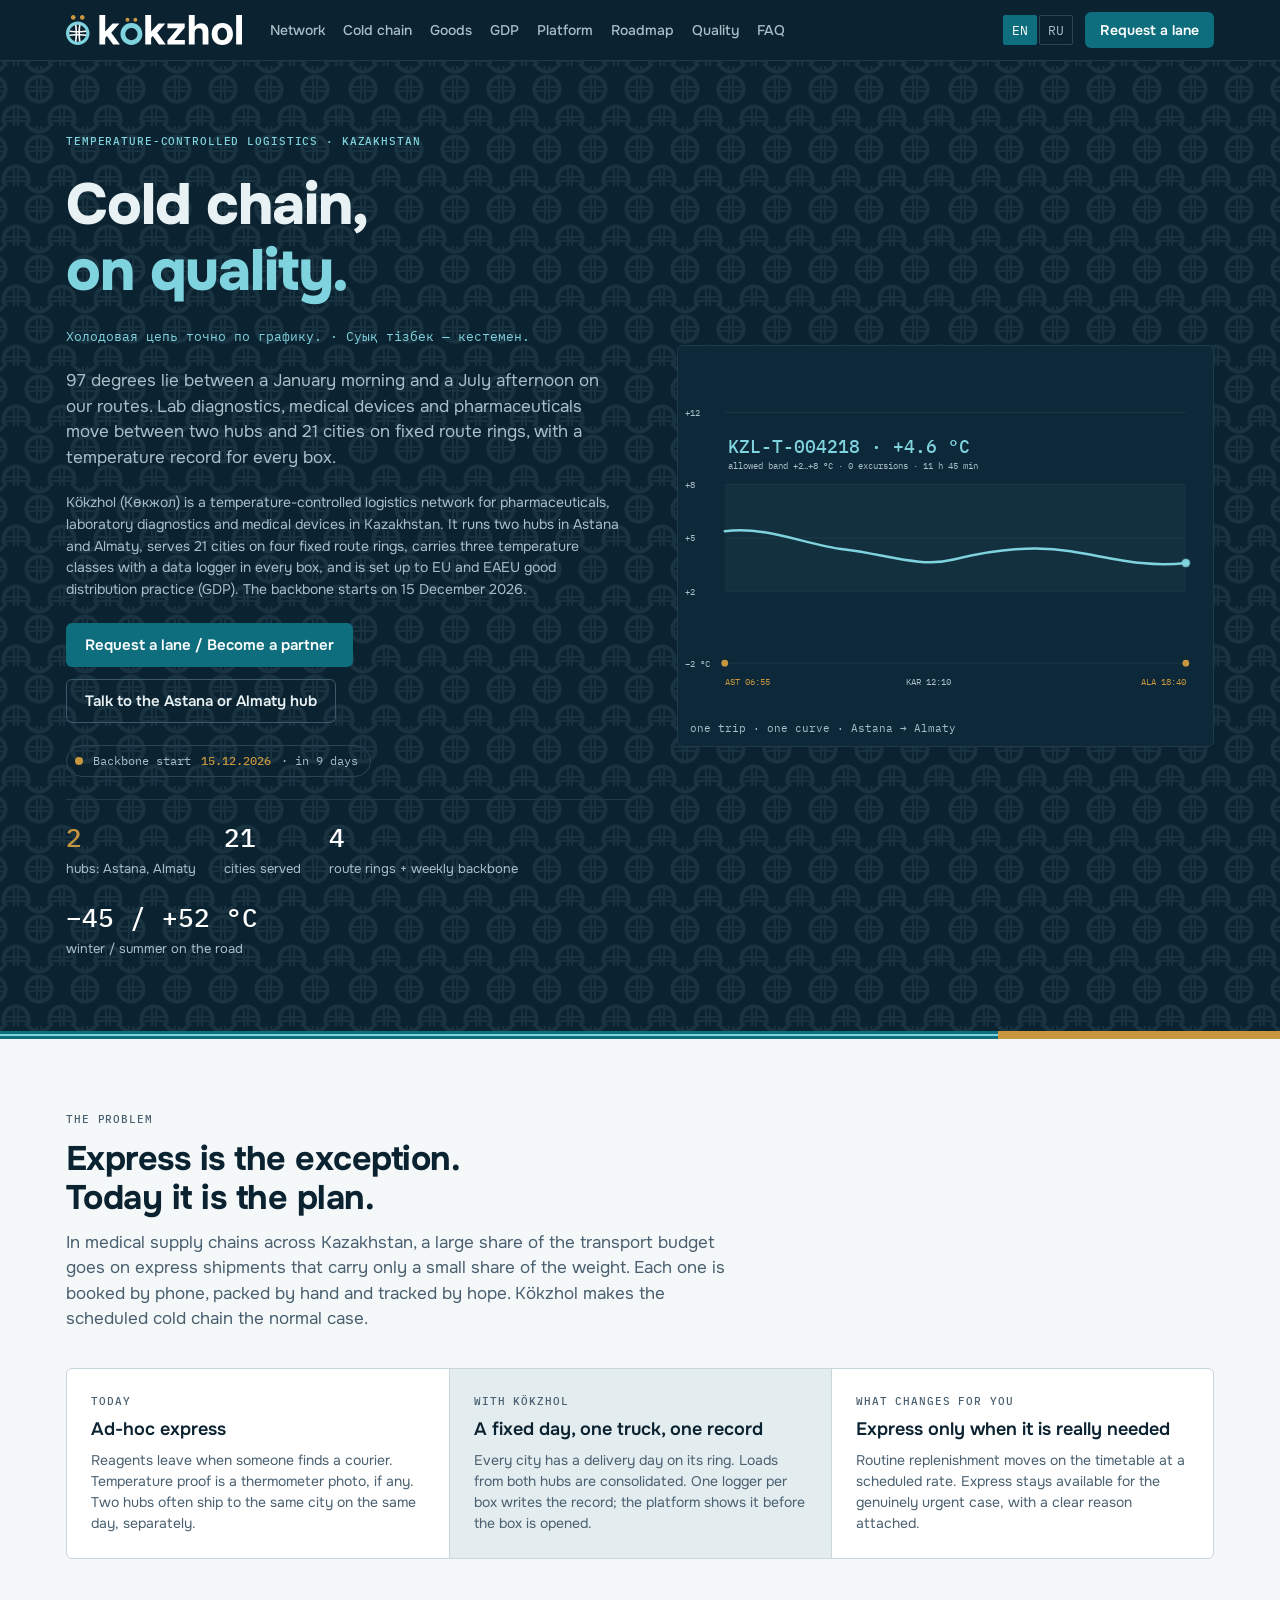
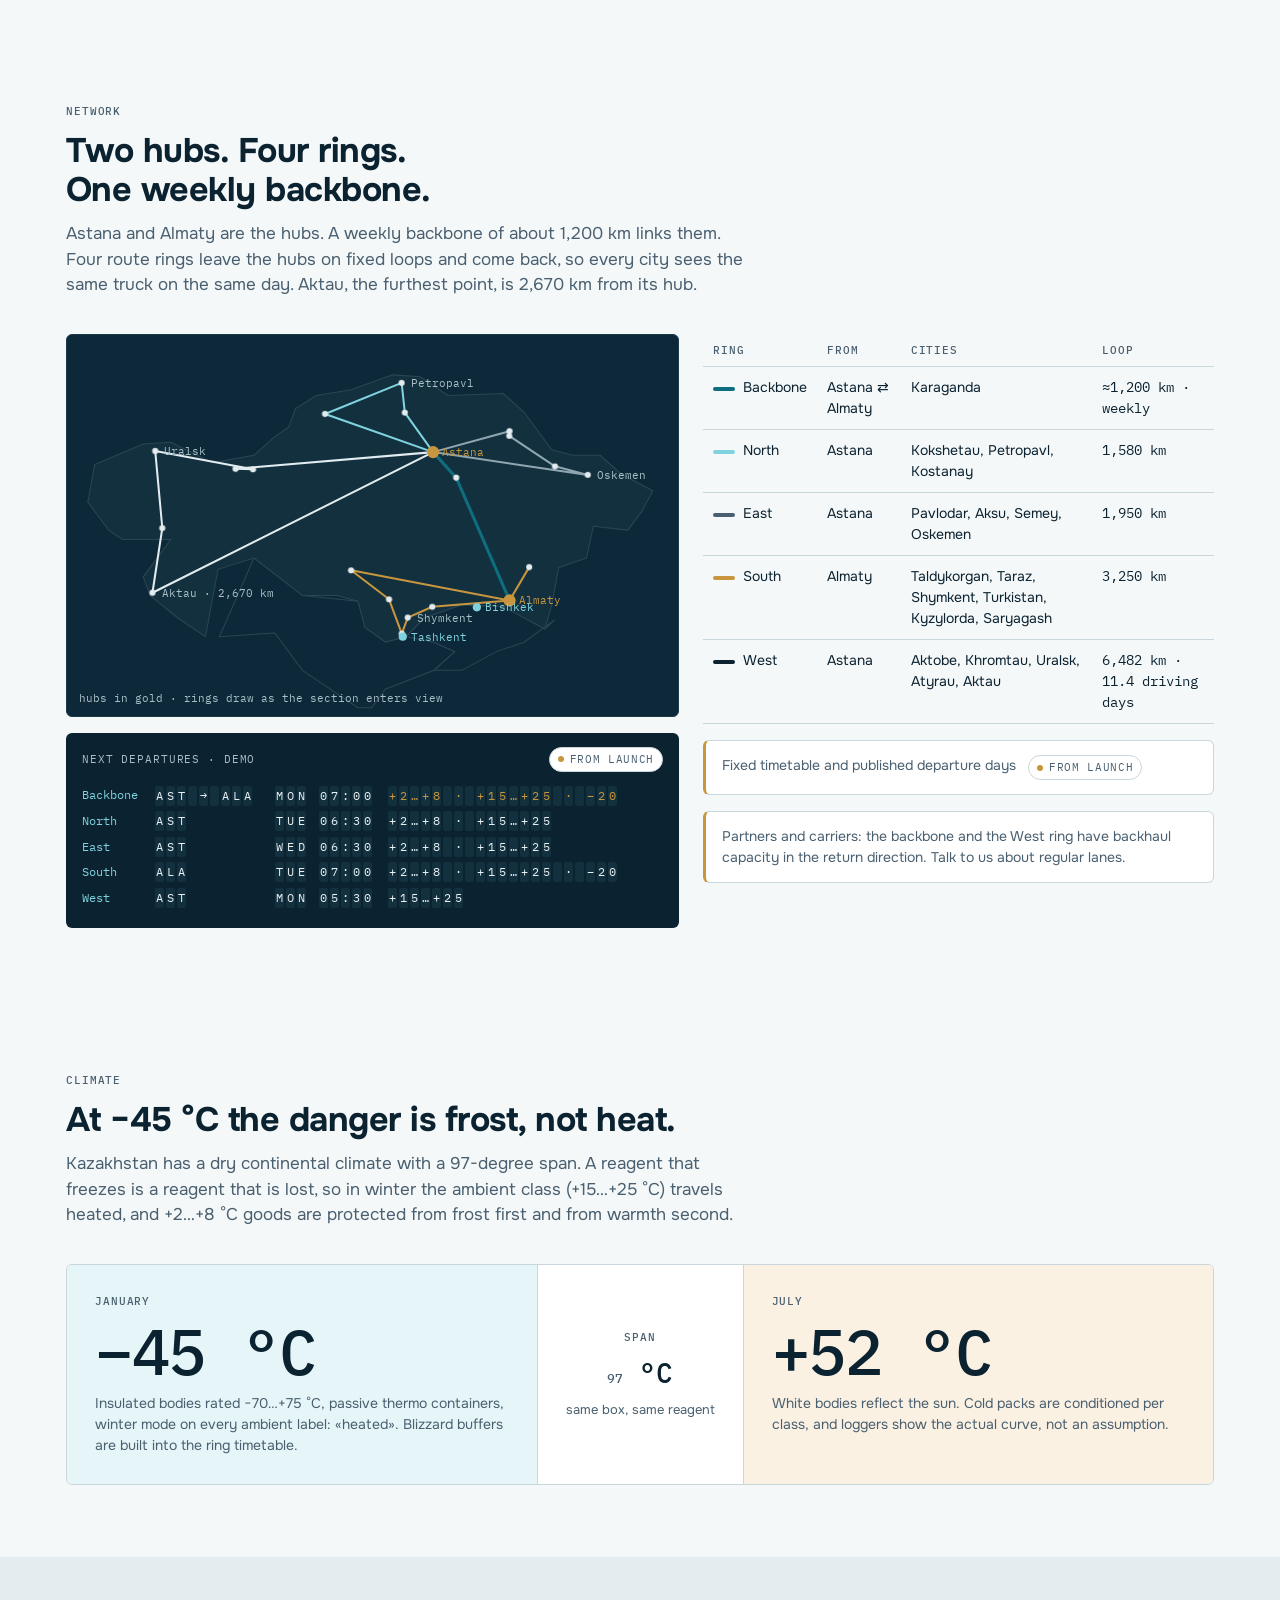
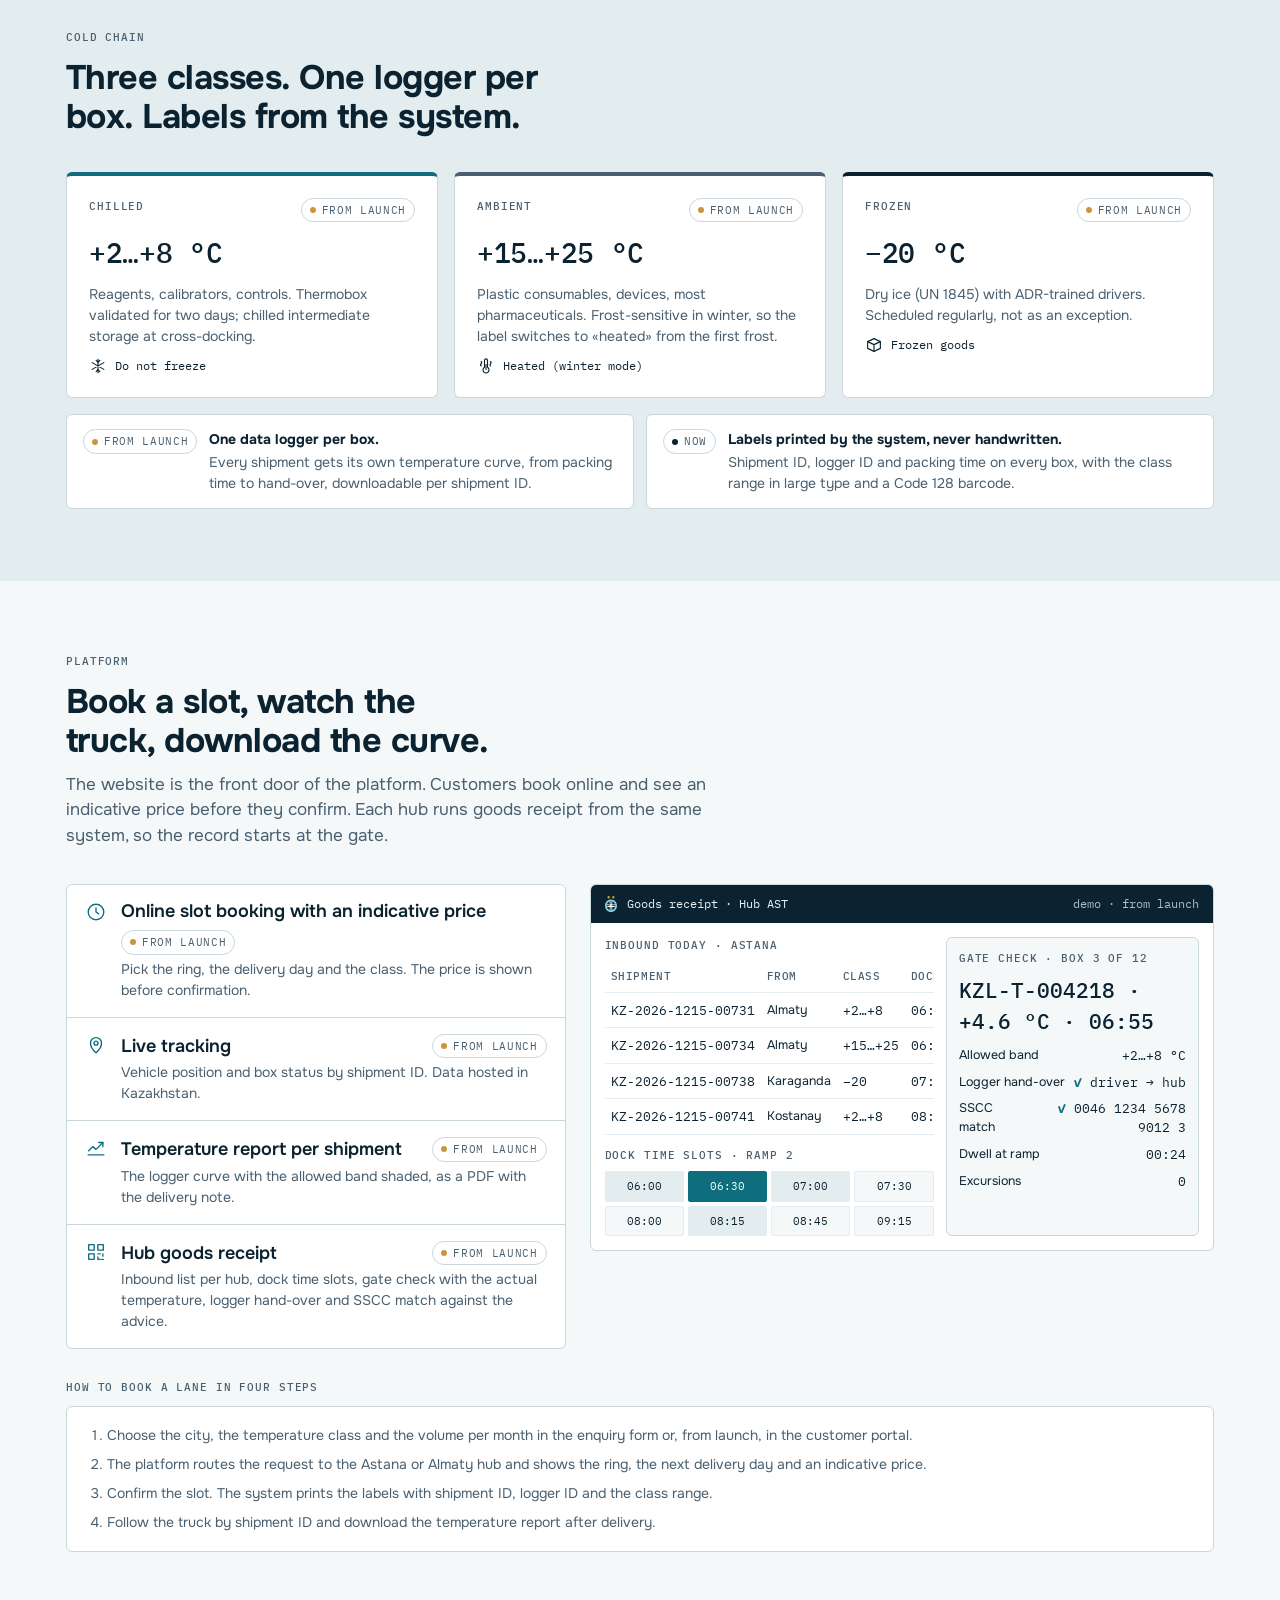
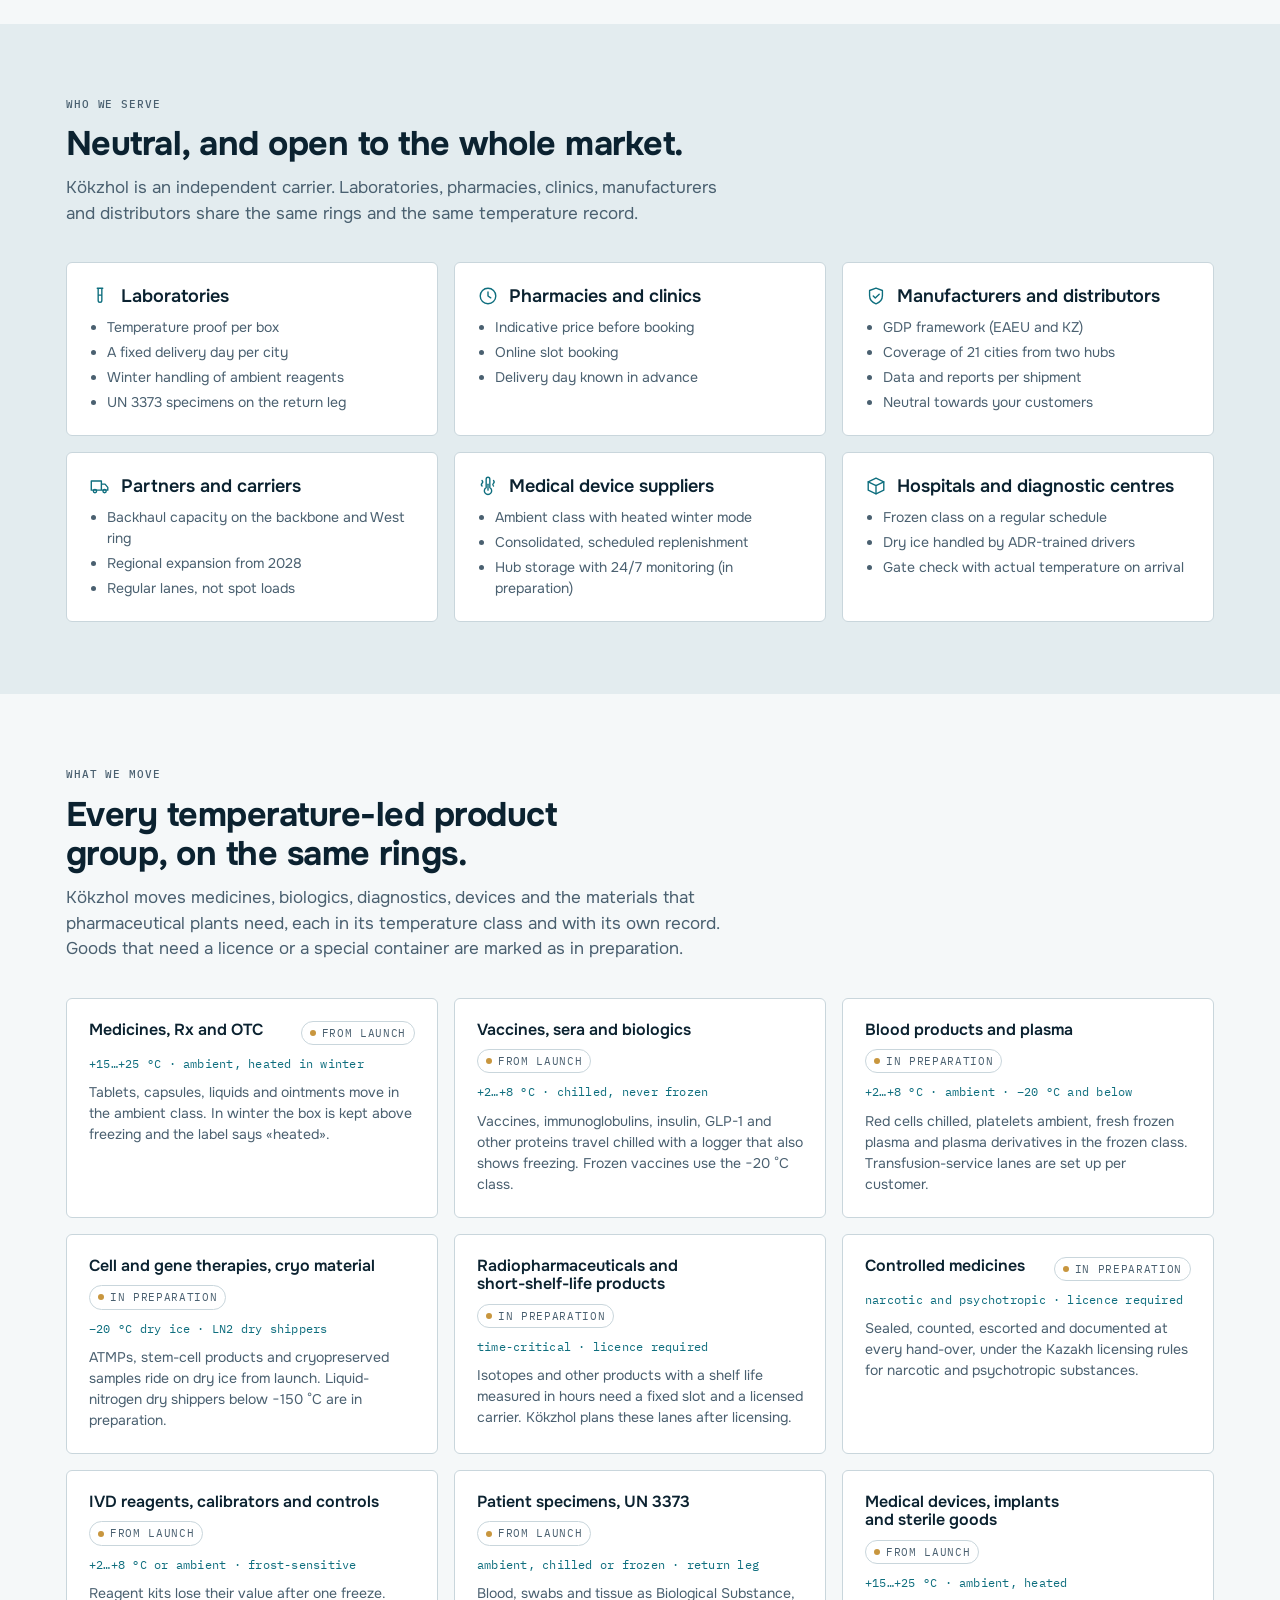
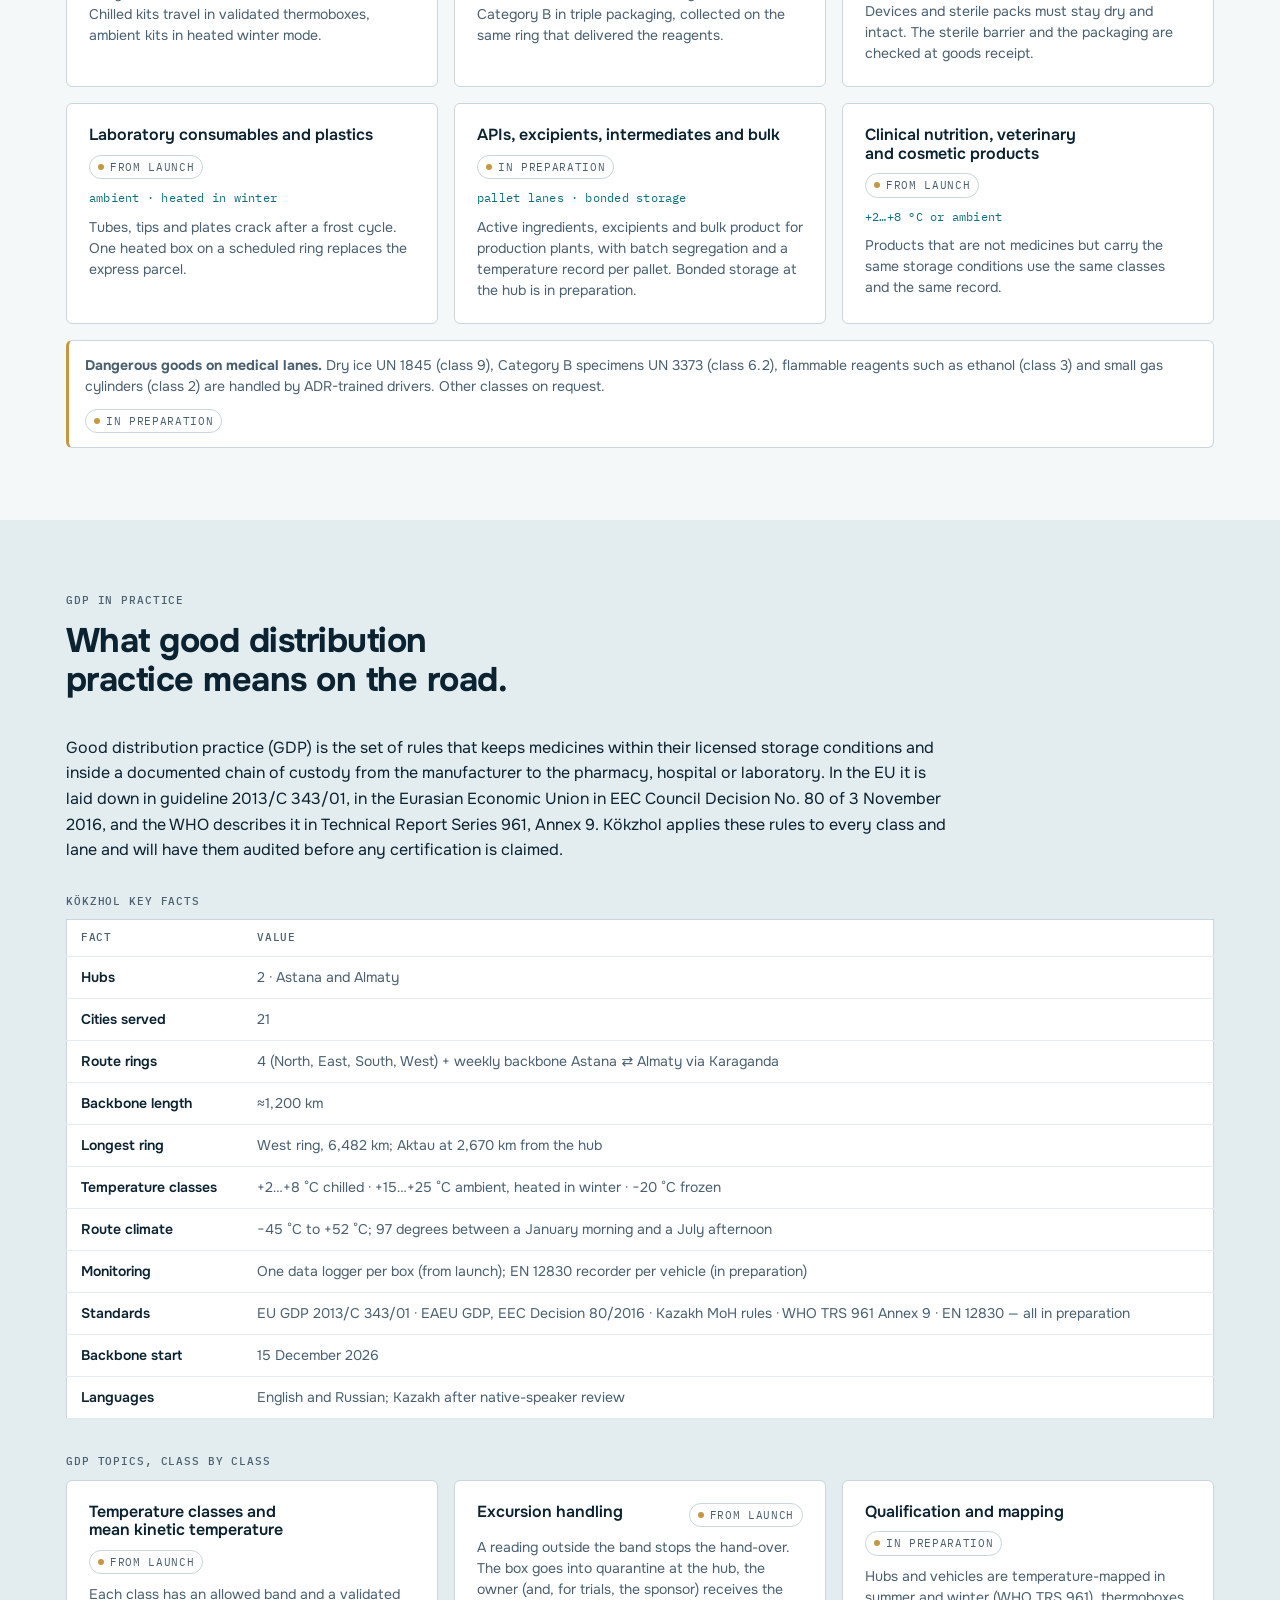
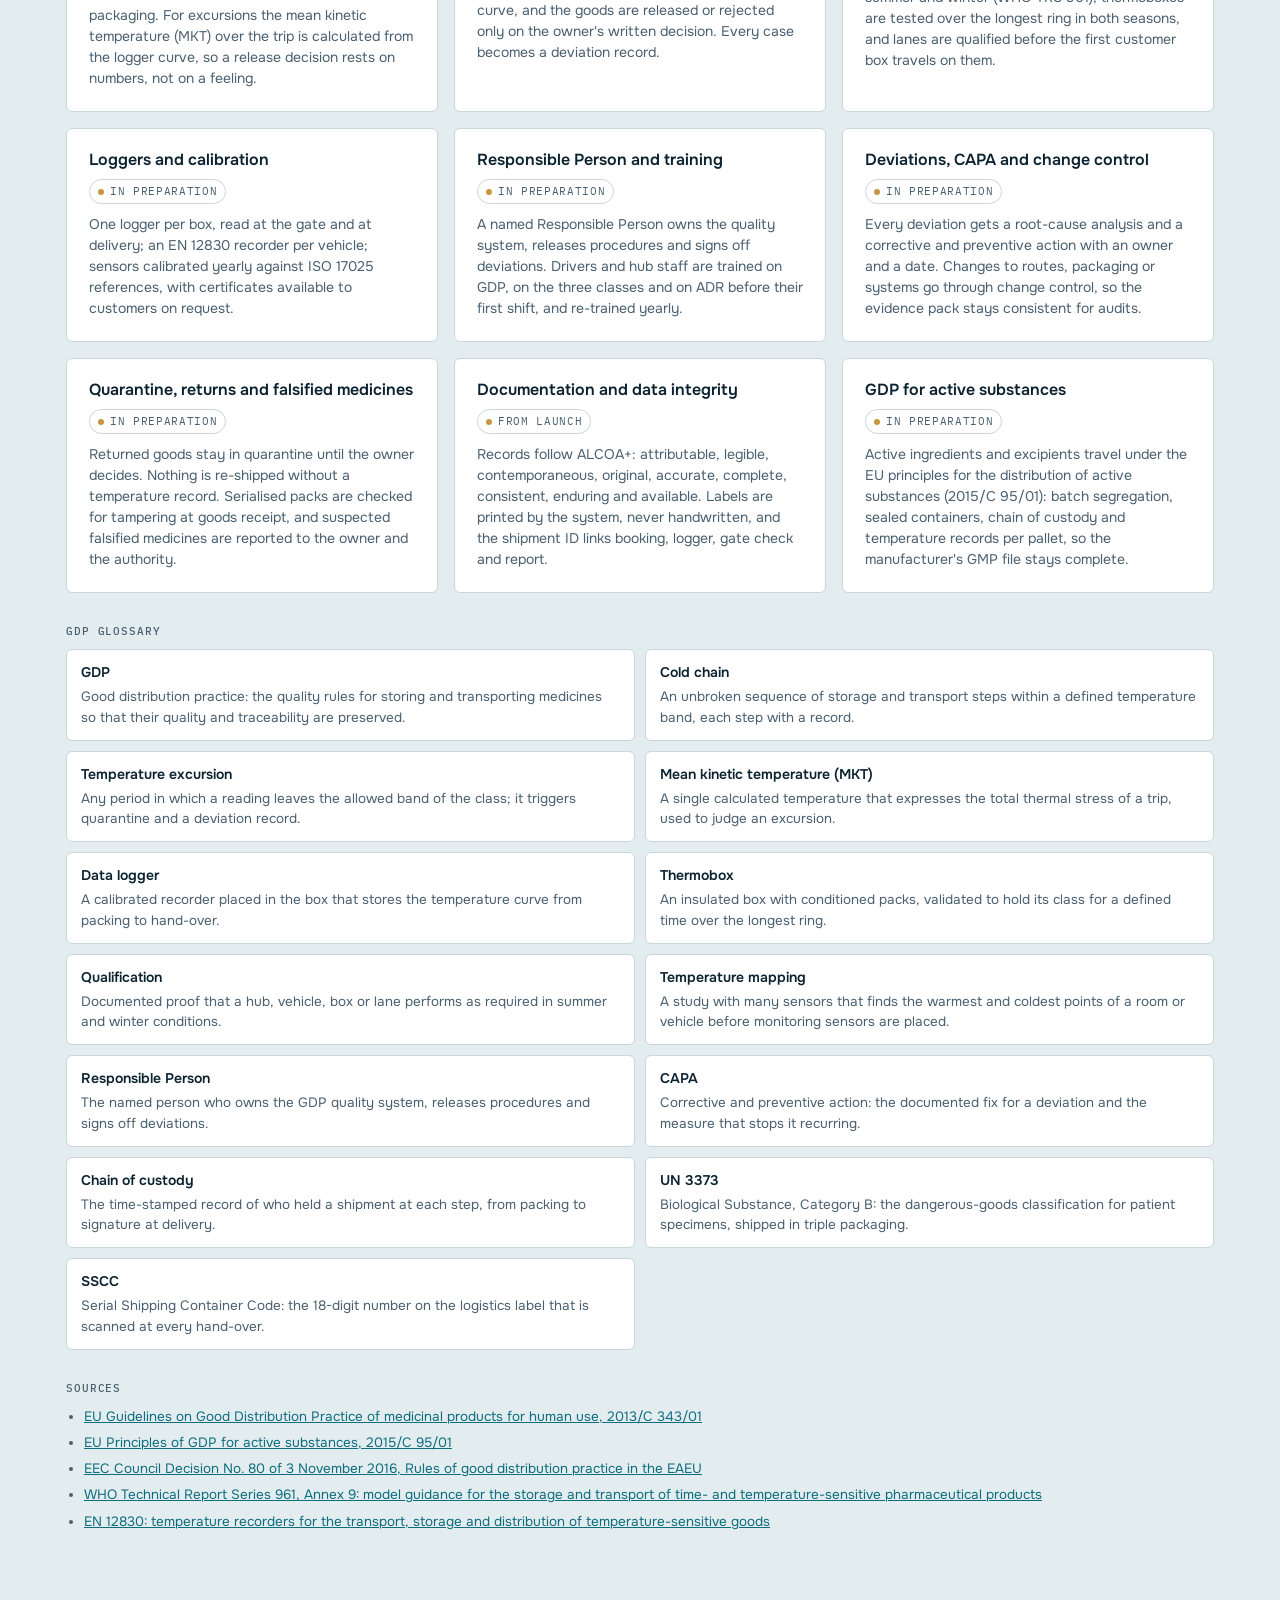
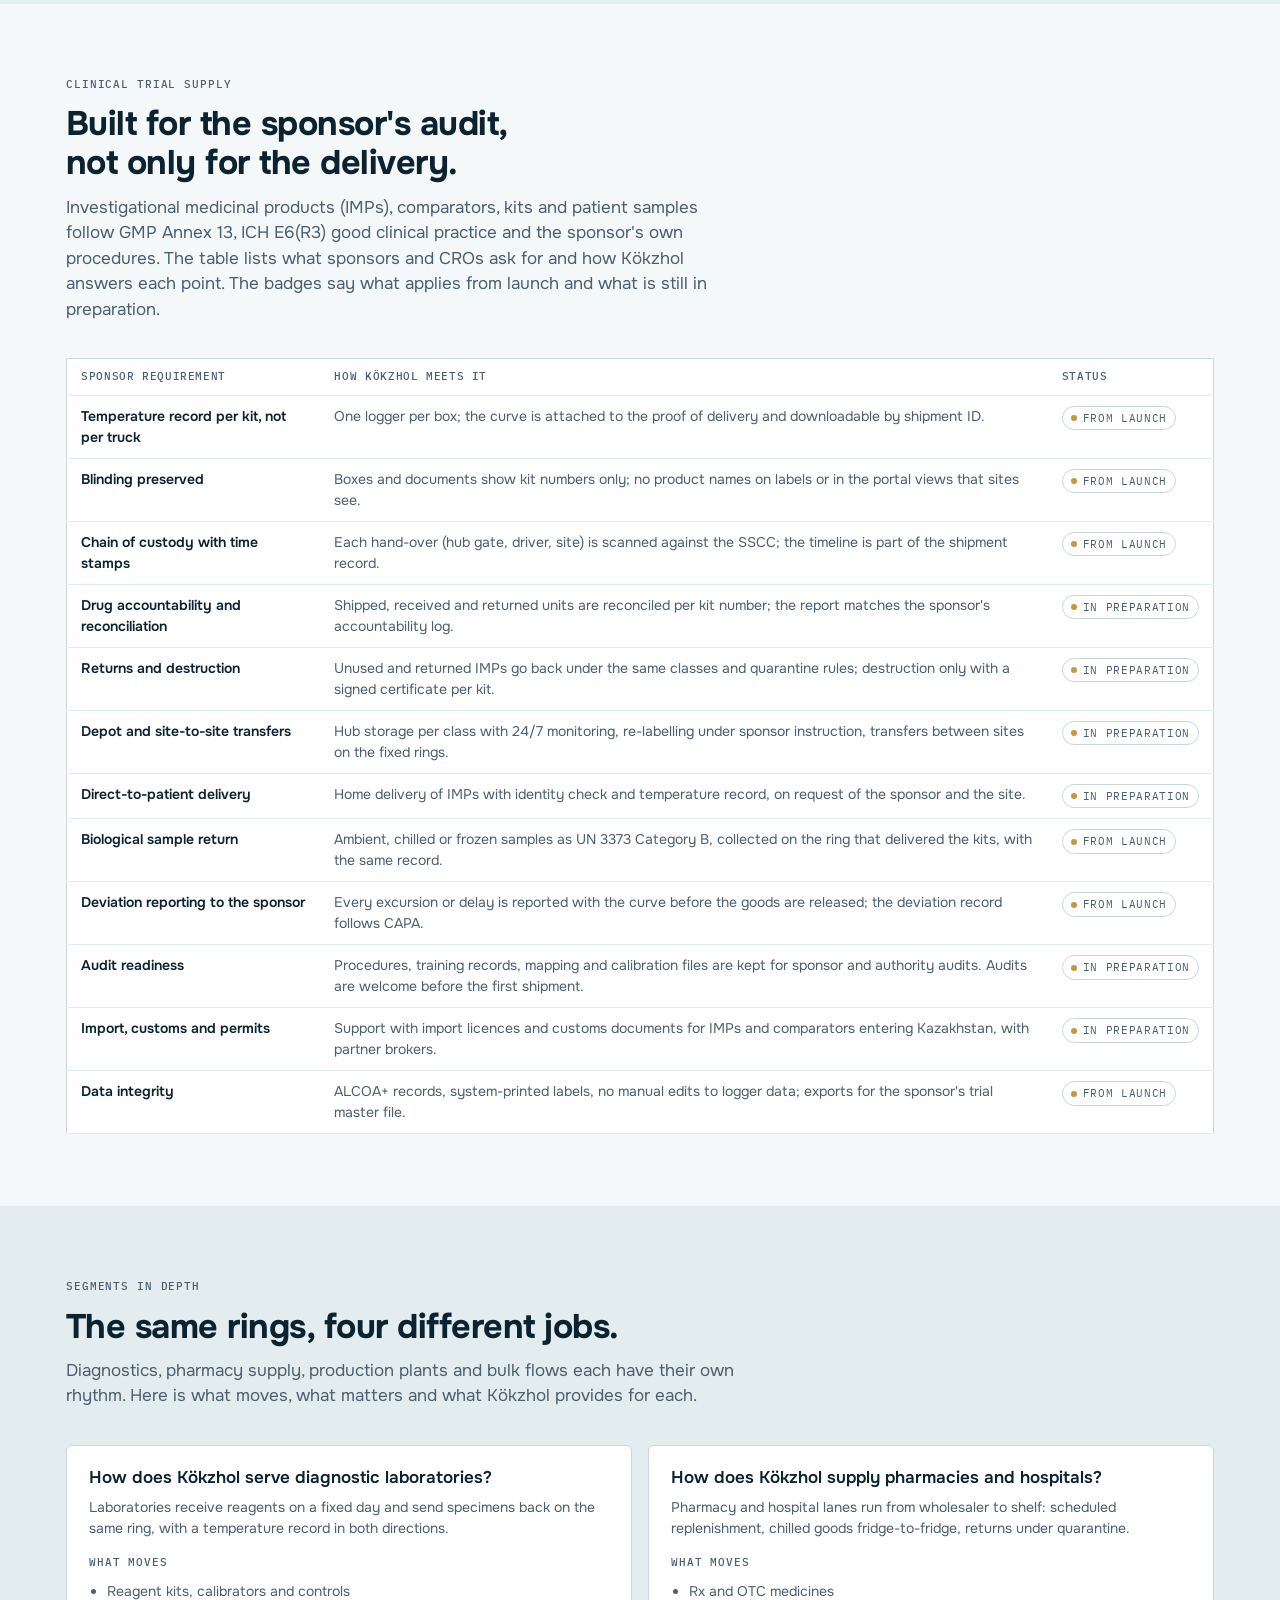
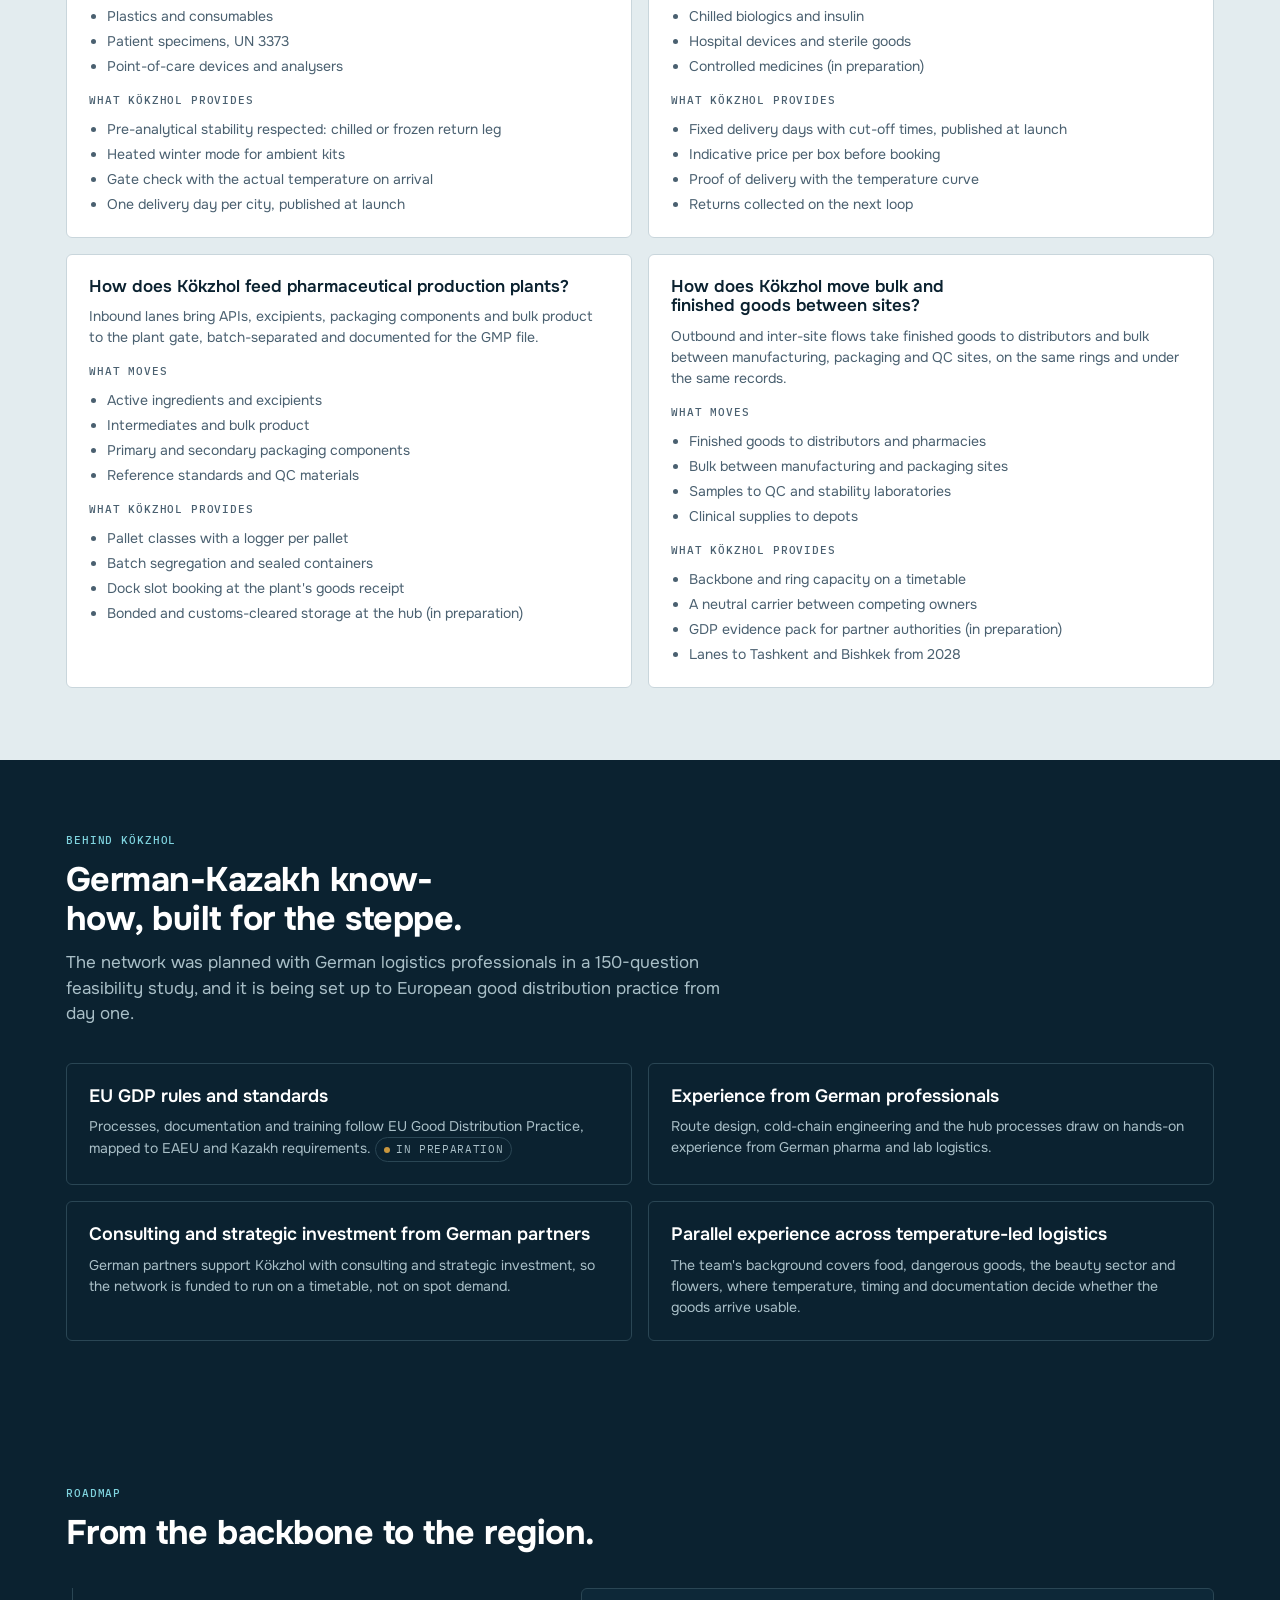
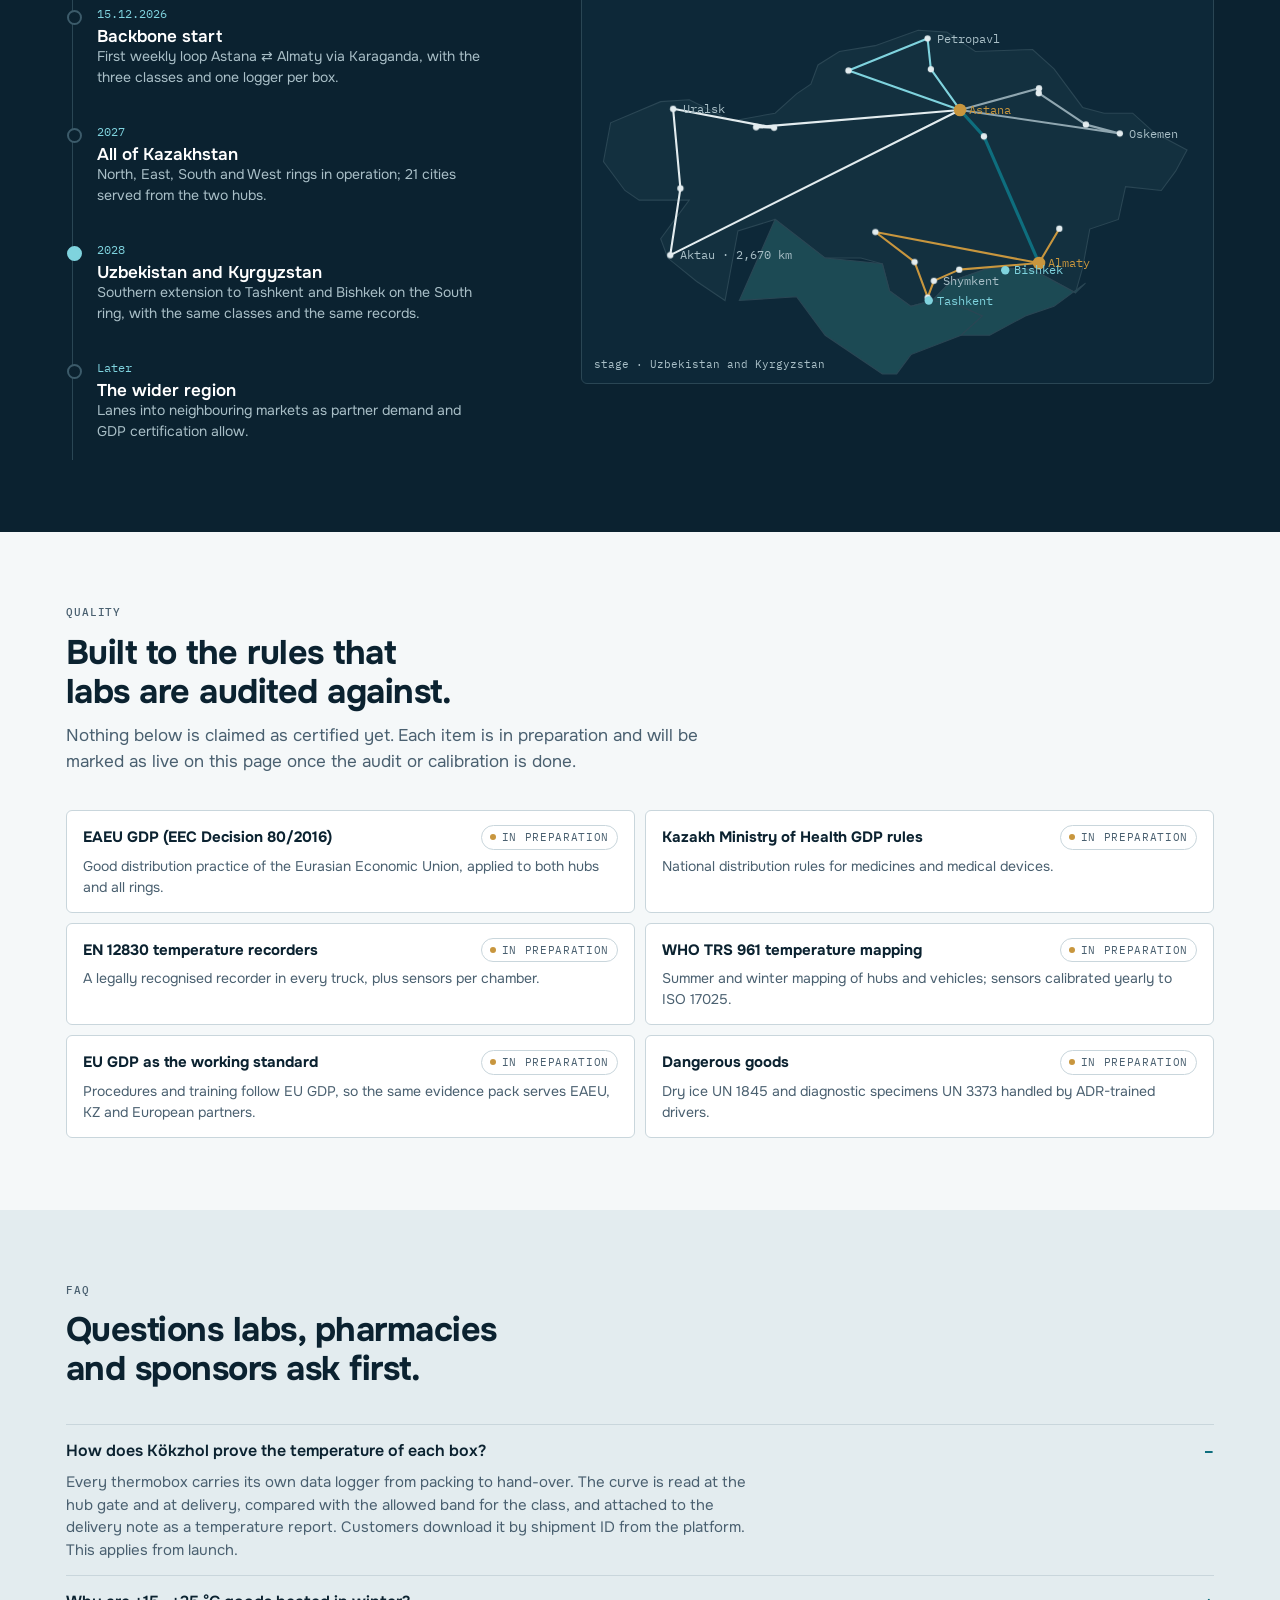
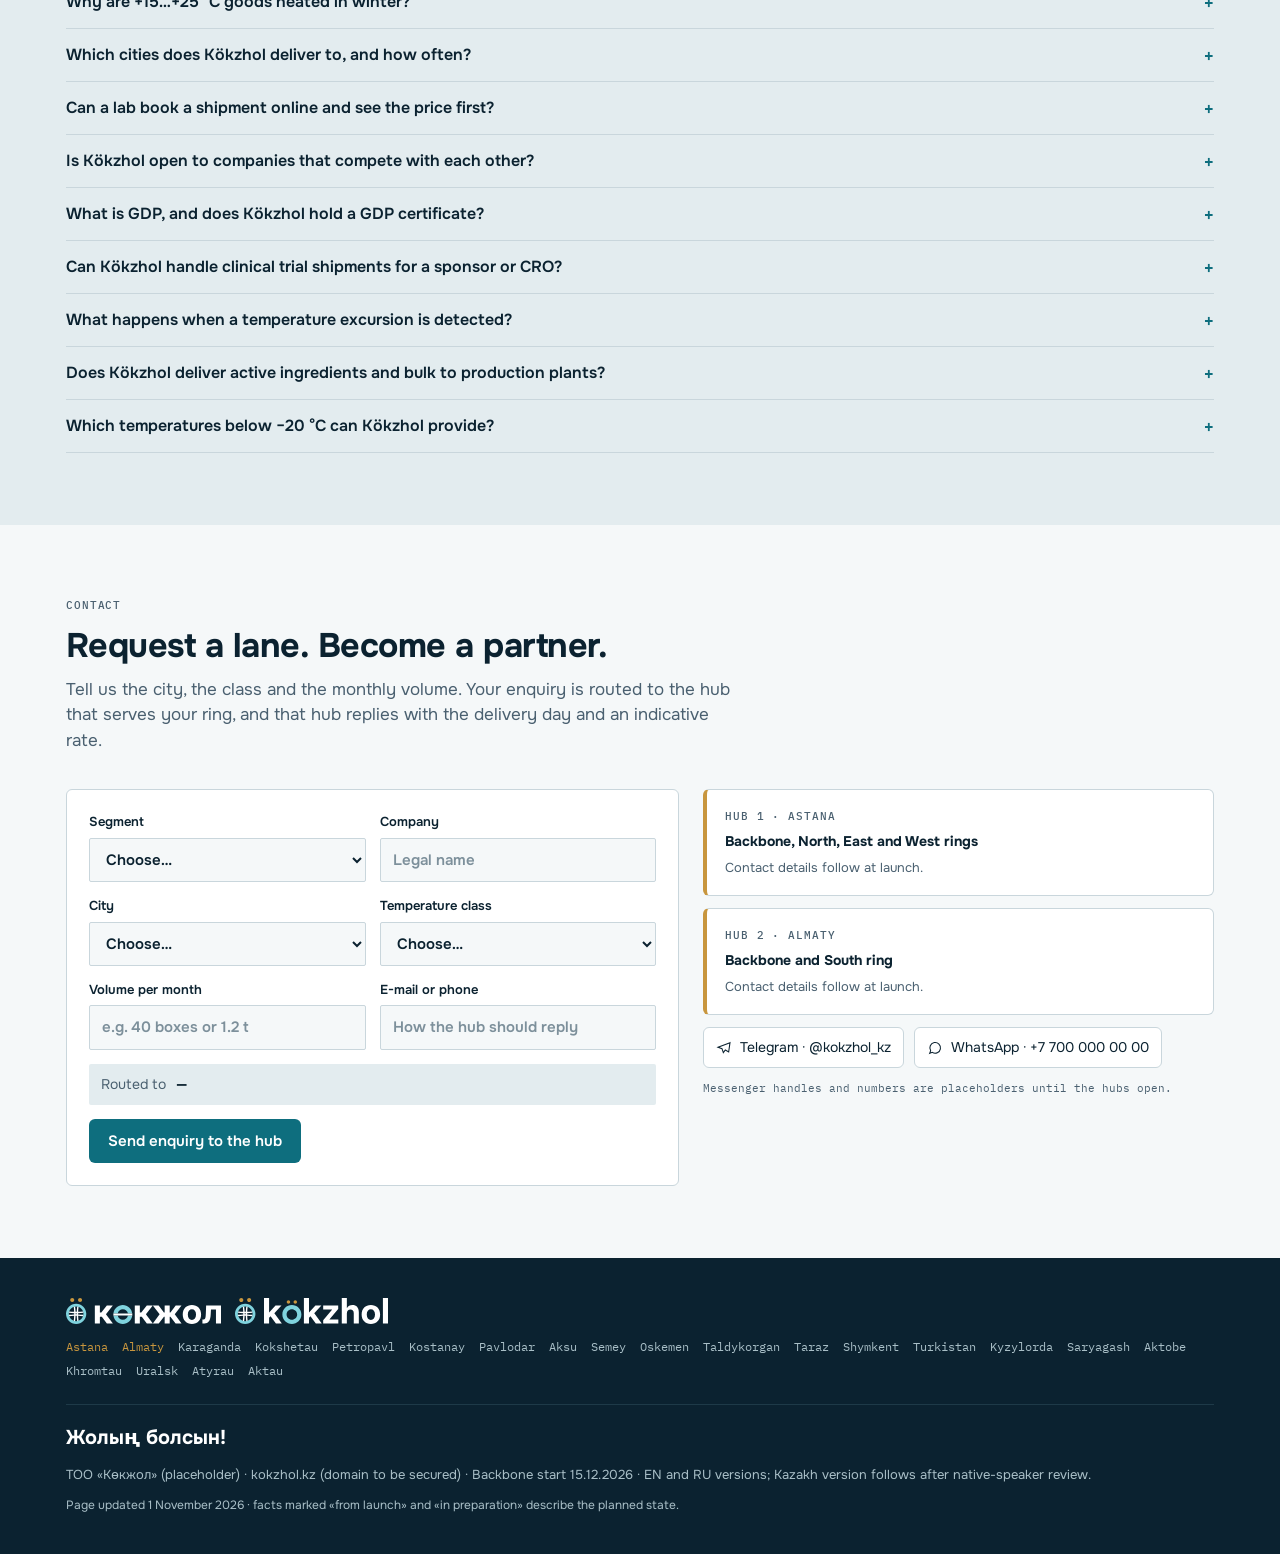
==== commit b1ef5066: "Hero claim: 'Cold chain,' with rotating continuation (on schedule / on quality / on fixed price) Co-" ====
--- a/b/index.html
+++ b/b/index.html
@@ -293,6 +293,8 @@
 footer .signoff{font-size:20px;font-weight:700;color:#fff}
 
 /* seo/gdp layer */
+.hero h1 .alt{display:inline-block;color:var(--ice);transition:opacity .35s ease,transform .35s ease}
+.hero h1 .alt.out{opacity:0;transform:translateY(8px)}
 .hero .answer{font-size:14px;line-height:1.55;color:var(--on-ink-muted);max-width:66ch}
 h3.sub{font-family:var(--mono);font-size:11px;letter-spacing:.08em;text-transform:uppercase;color:var(--ink-muted);font-weight:500;margin:32px 0 12px}
 .goods .card h3{font-size:16px}
@@ -384,7 +386,7 @@
   <div class="wrap">
     <div class="hero-copy">
       <span class="eyebrow" data-i18n="hero.eyebrow">Temperature-controlled logistics · Kazakhstan</span>
-      <h1 data-i18n="hero.h1">Cold chain, on schedule.</h1>
+      <h1 data-i18n="hero.h1">Cold chain, <span class="alt" id="alt-word">on schedule.</span></h1>
       <p class="hero-claim" data-i18n="hero.claim">Холодовая цепь точно по графику. · Суық тізбек — кестемен.</p>
       <p class="lede" data-i18n="hero.lede">97 degrees lie between a January morning and a July afternoon on our routes. Lab diagnostics, medical devices and pharmaceuticals move between two hubs and 21 cities on fixed route rings, with a temperature record for every box.</p>
       <p class="answer" data-i18n="hero.answer">Kökzhol (Көкжол) is a temperature-controlled logistics network for pharmaceuticals, laboratory diagnostics and medical devices in Kazakhstan. It runs two hubs in Astana and Almaty, serves 21 cities on four fixed route rings, carries three temperature classes with a data logger in every box, and is set up to EU and EAEU good distribution practice (GDP). The backbone starts on 15 December 2026.</p>
@@ -833,7 +835,7 @@
 const RU={
 'meta.desc':'Kökzhol / Көкжол: температурная логистика для лабораторной диагностики, медицинских изделий и фармацевтики в Казахстане. Два хаба, 21 город, четыре кольцевых маршрута. Холодовая цепь точно по графику.',
 'nav.network':'Сеть','nav.cold':'Холодовая цепь','nav.platform':'Платформа','nav.roadmap':'Дорожная карта','nav.quality':'Качество','nav.cta':'Запросить маршрут',
-'hero.eyebrow':'Температурная логистика · Казахстан','hero.h1':'Холодовая цепь точно по графику.','hero.claim':'Cold chain, on schedule. · Суық тізбек — кестемен.',
+'hero.eyebrow':'Температурная логистика · Казахстан','hero.h1':'Холодовая цепь <span class="alt" id="alt-word">точно по графику.</span>','hero.claim':'Cold chain, on schedule. · Суық тізбек — кестемен.',
 'hero.lede':'Между январским утром и июльским днём на наших маршрутах 97 градусов. Лабораторная диагностика, медицинские изделия и фармацевтика движутся между двумя хабами и 21 городом по фиксированным кольцевым маршрутам, с температурной записью для каждого бокса.',
 'hero.cta1':'Запросить маршрут / Стать партнёром','hero.cta2':'Связаться с хабом Астана или Алматы','hero.launch':'Старт магистрали',
 'stat.hubs':'хаба: Астана, Алматы','stat.cities':'город обслуживания','stat.rings':'кольцевых маршрута + еженедельная магистраль','stat.climate':'зима / лето на маршруте',
@@ -1110,6 +1112,11 @@
   :`<strong>Enquiry prepared for the ${hub}.</strong> ${form.company.value} · ${cityLabel(c)} · ${cls} · ${form.volume.value}.<br><span style="color:var(--ink-muted)">Demo page: the hub mailbox is not connected yet. Until launch, send the same details to the ${hub} via Telegram or WhatsApp.</span>`;
 });
 
+/* ---------- hero claim: the continuation rotates; reduced motion keeps "on schedule." ---------- */
+const ALTS={en:['on schedule.','on quality.','on fixed price.'],ru:['точно по графику.','с гарантией качества.','по фиксированной цене.']};
+let altI=0;
+if(!matchMedia('(prefers-reduced-motion: reduce)').matches){setInterval(()=>{const el=document.getElementById('alt-word');if(!el||document.hidden)return;altI=(altI+1)%ALTS.en.length;el.classList.add('out');setTimeout(()=>{el.textContent=(ALTS[LANG]||ALTS.en)[altI];el.classList.remove('out');},380);},3400);}
+
 /* ---------- countdown to 15.12.2026 ---------- */
 function countdown(){const el=document.getElementById('countdown');const d=Math.ceil((new Date(2026,11,15)-new Date())/86400000);
  if(d>0)el.textContent=LANG==='ru'?`· через ${d} дн.`:`· in ${d} days`;else if(d>-1)el.textContent=LANG==='ru'?'· сегодня':'· today';else el.textContent=LANG==='ru'?'· в работе':'· running';}
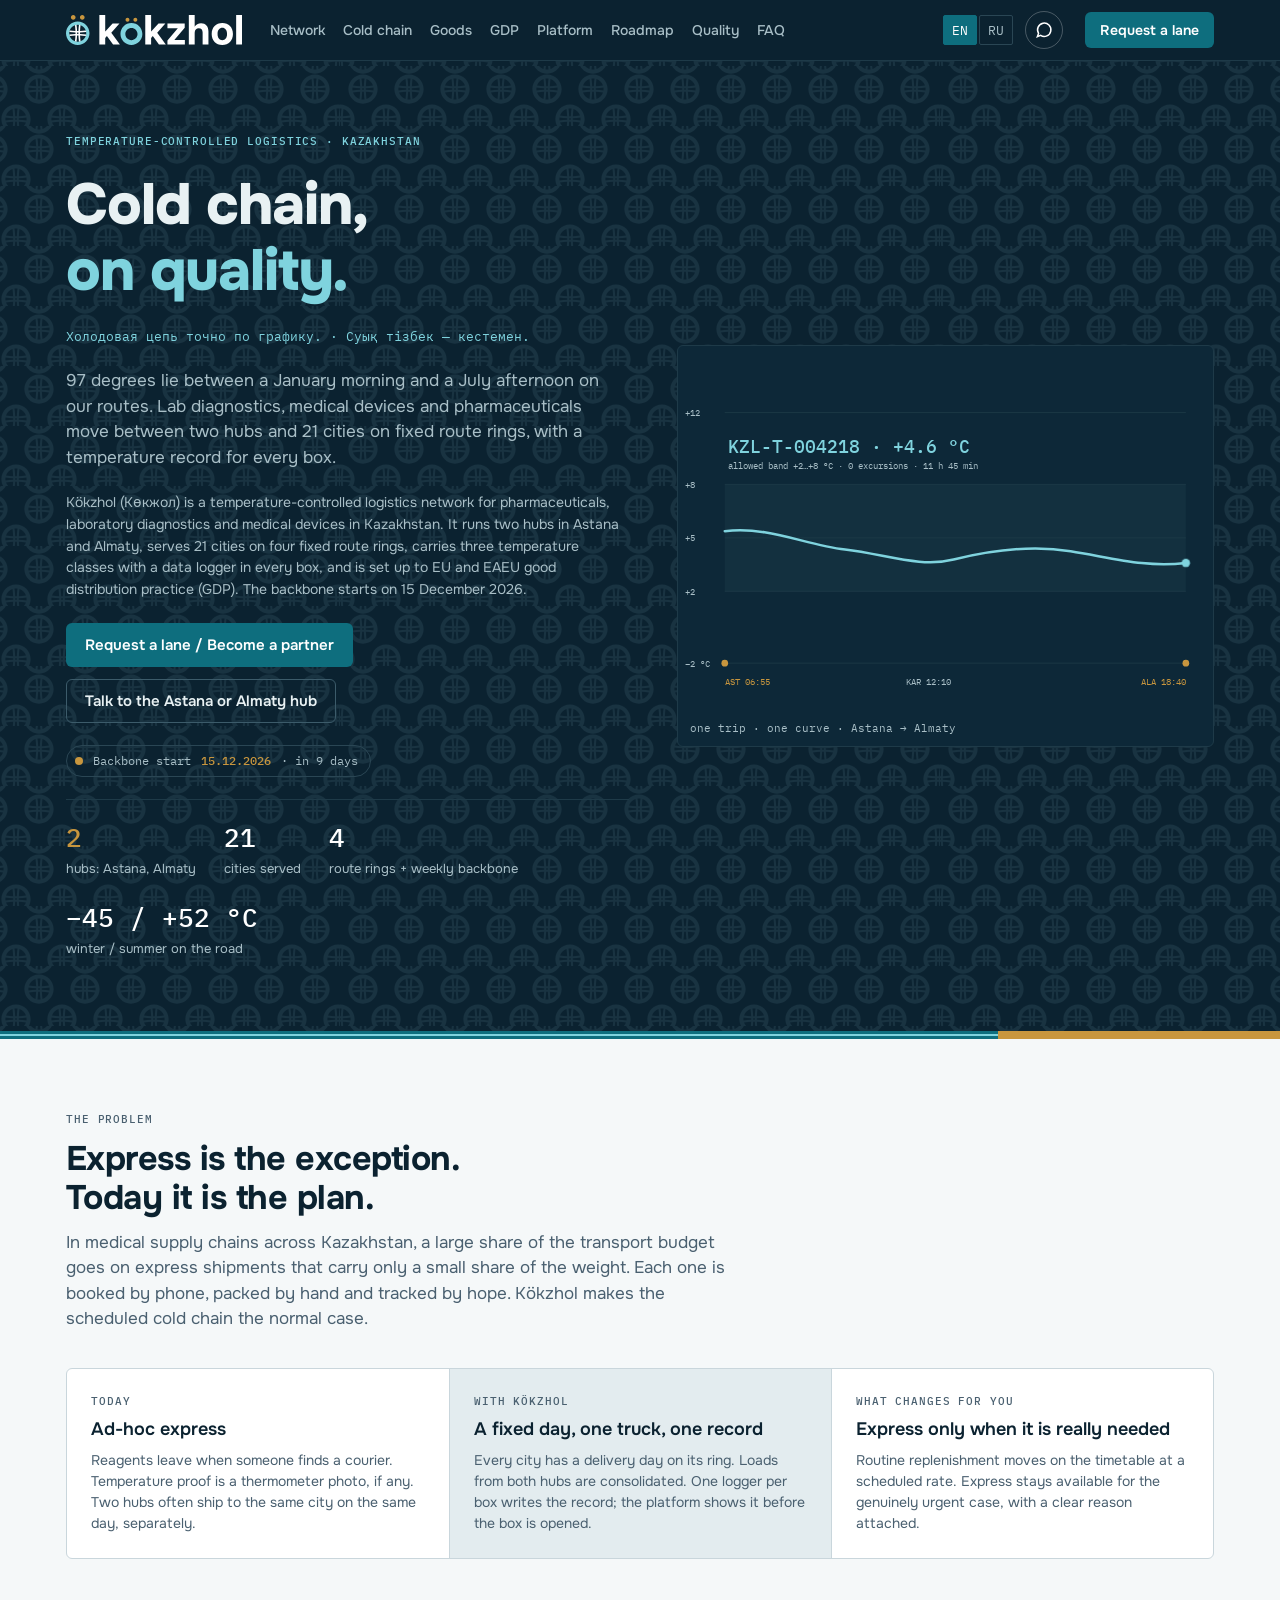
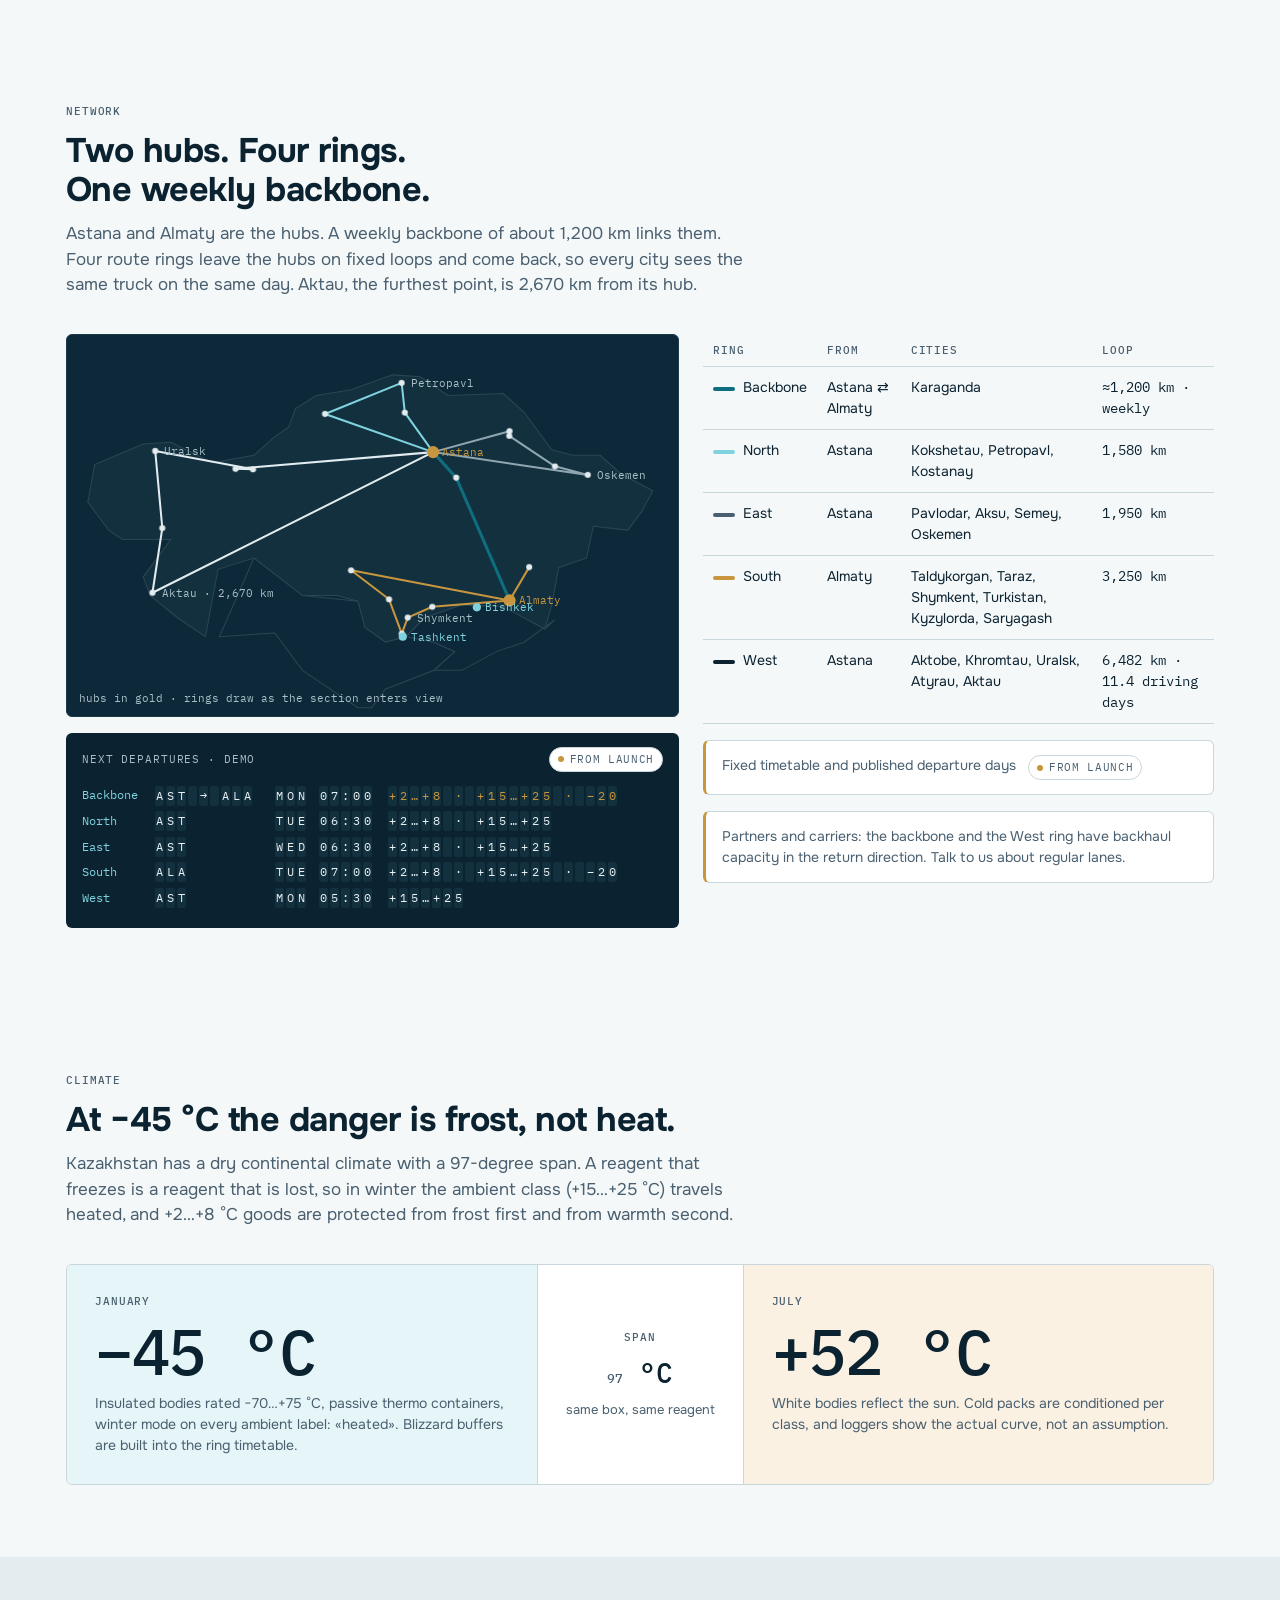
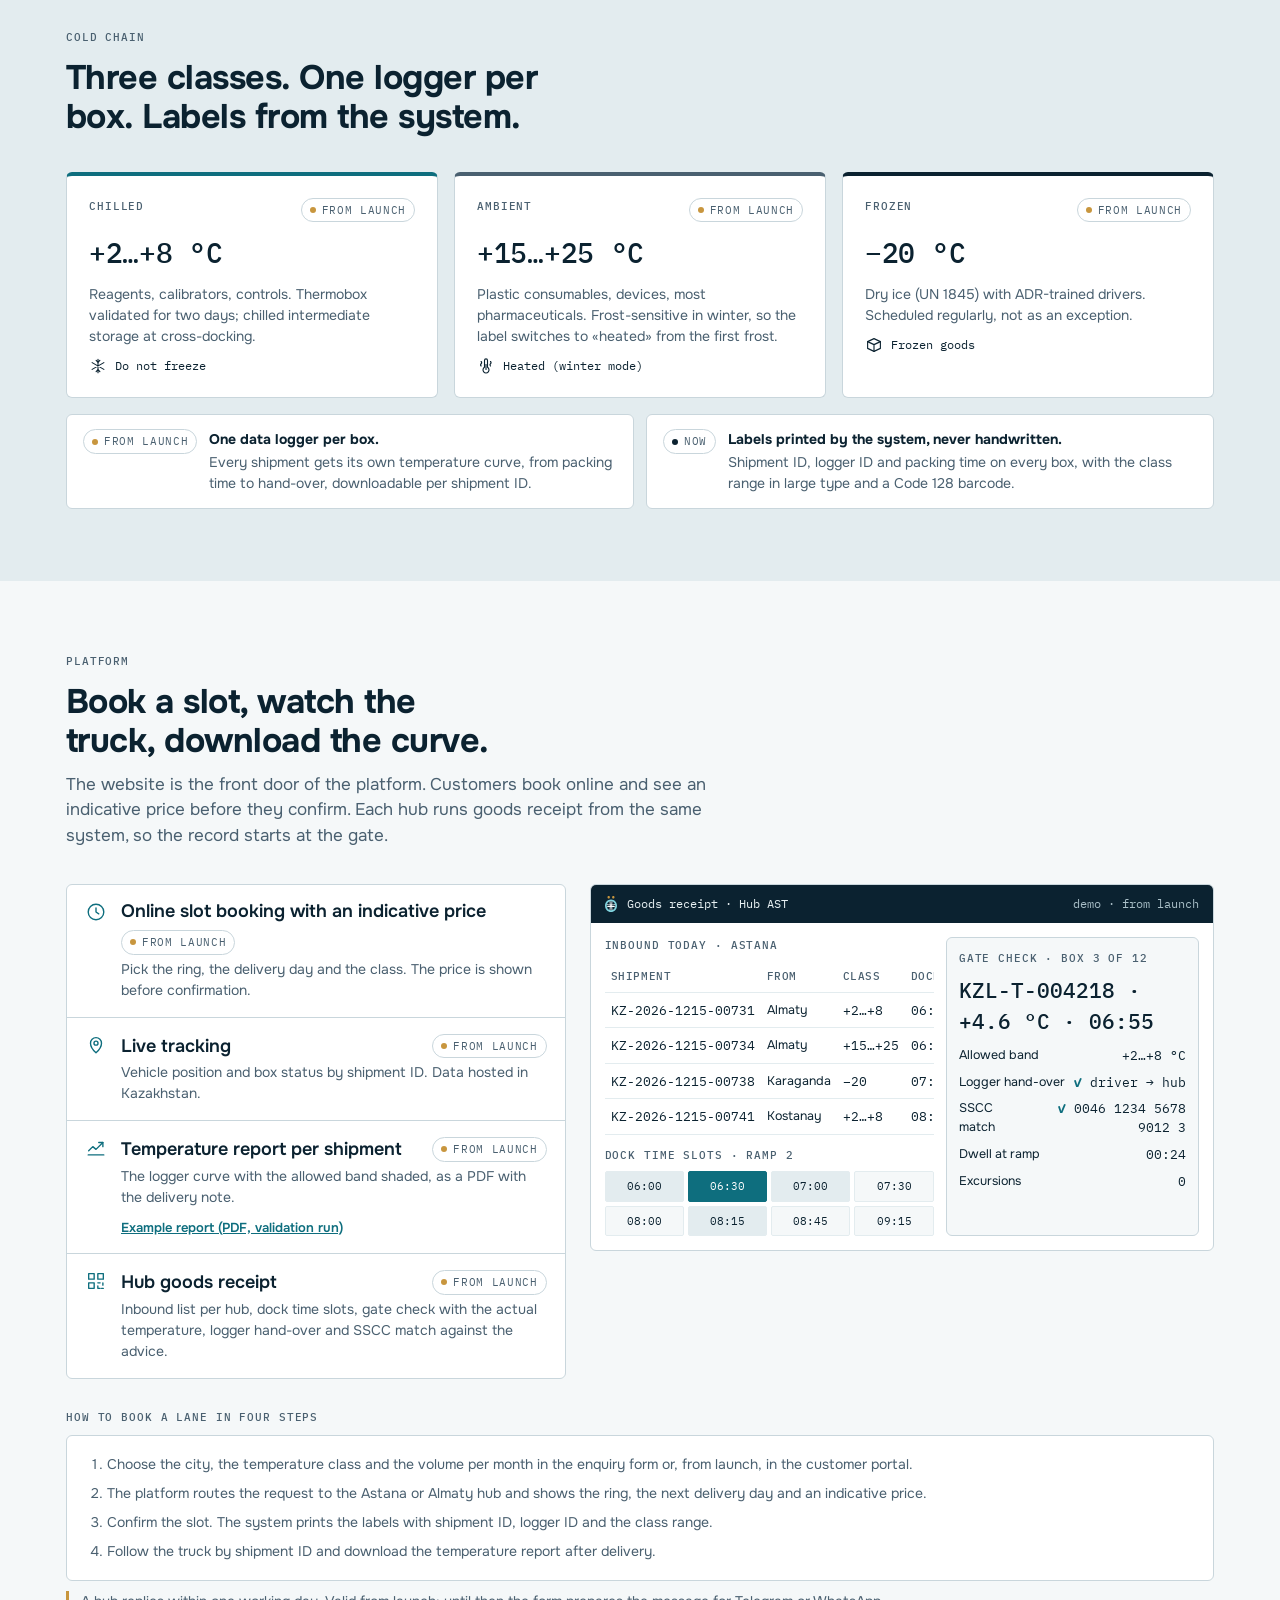
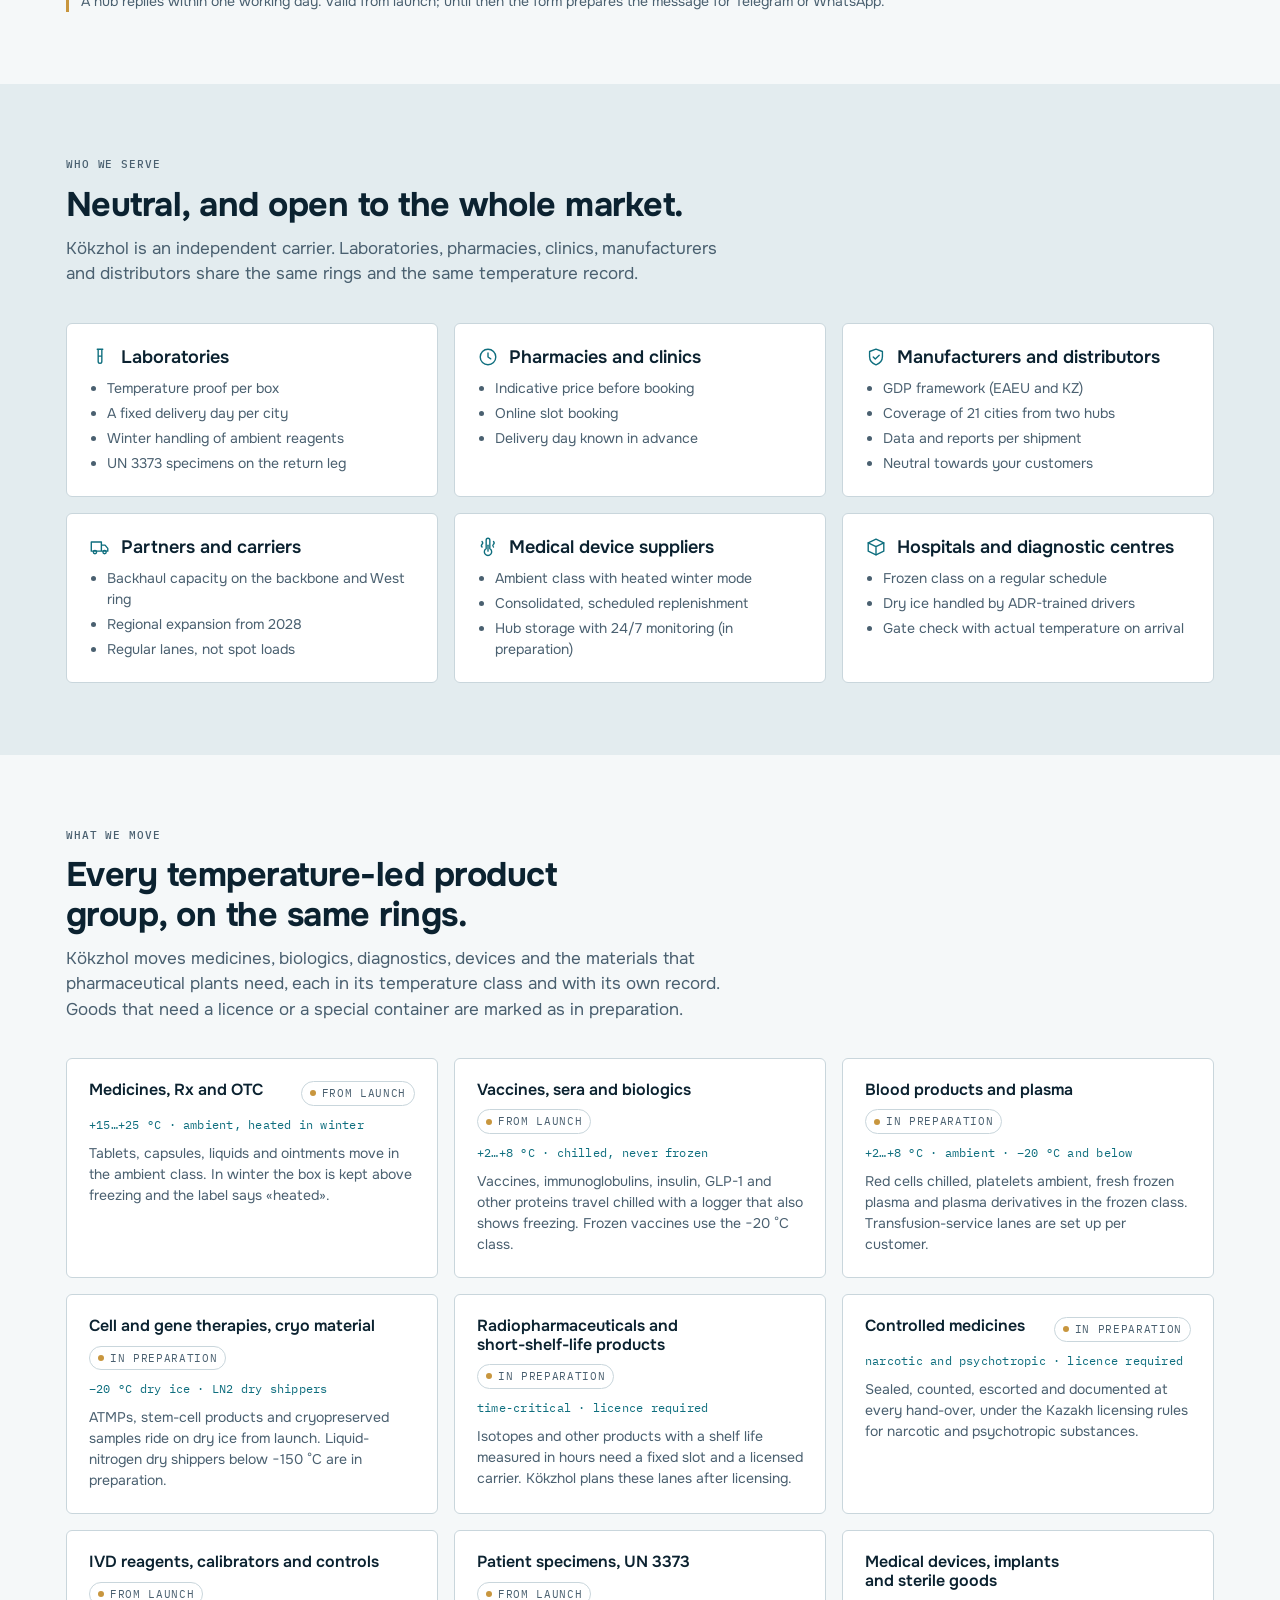
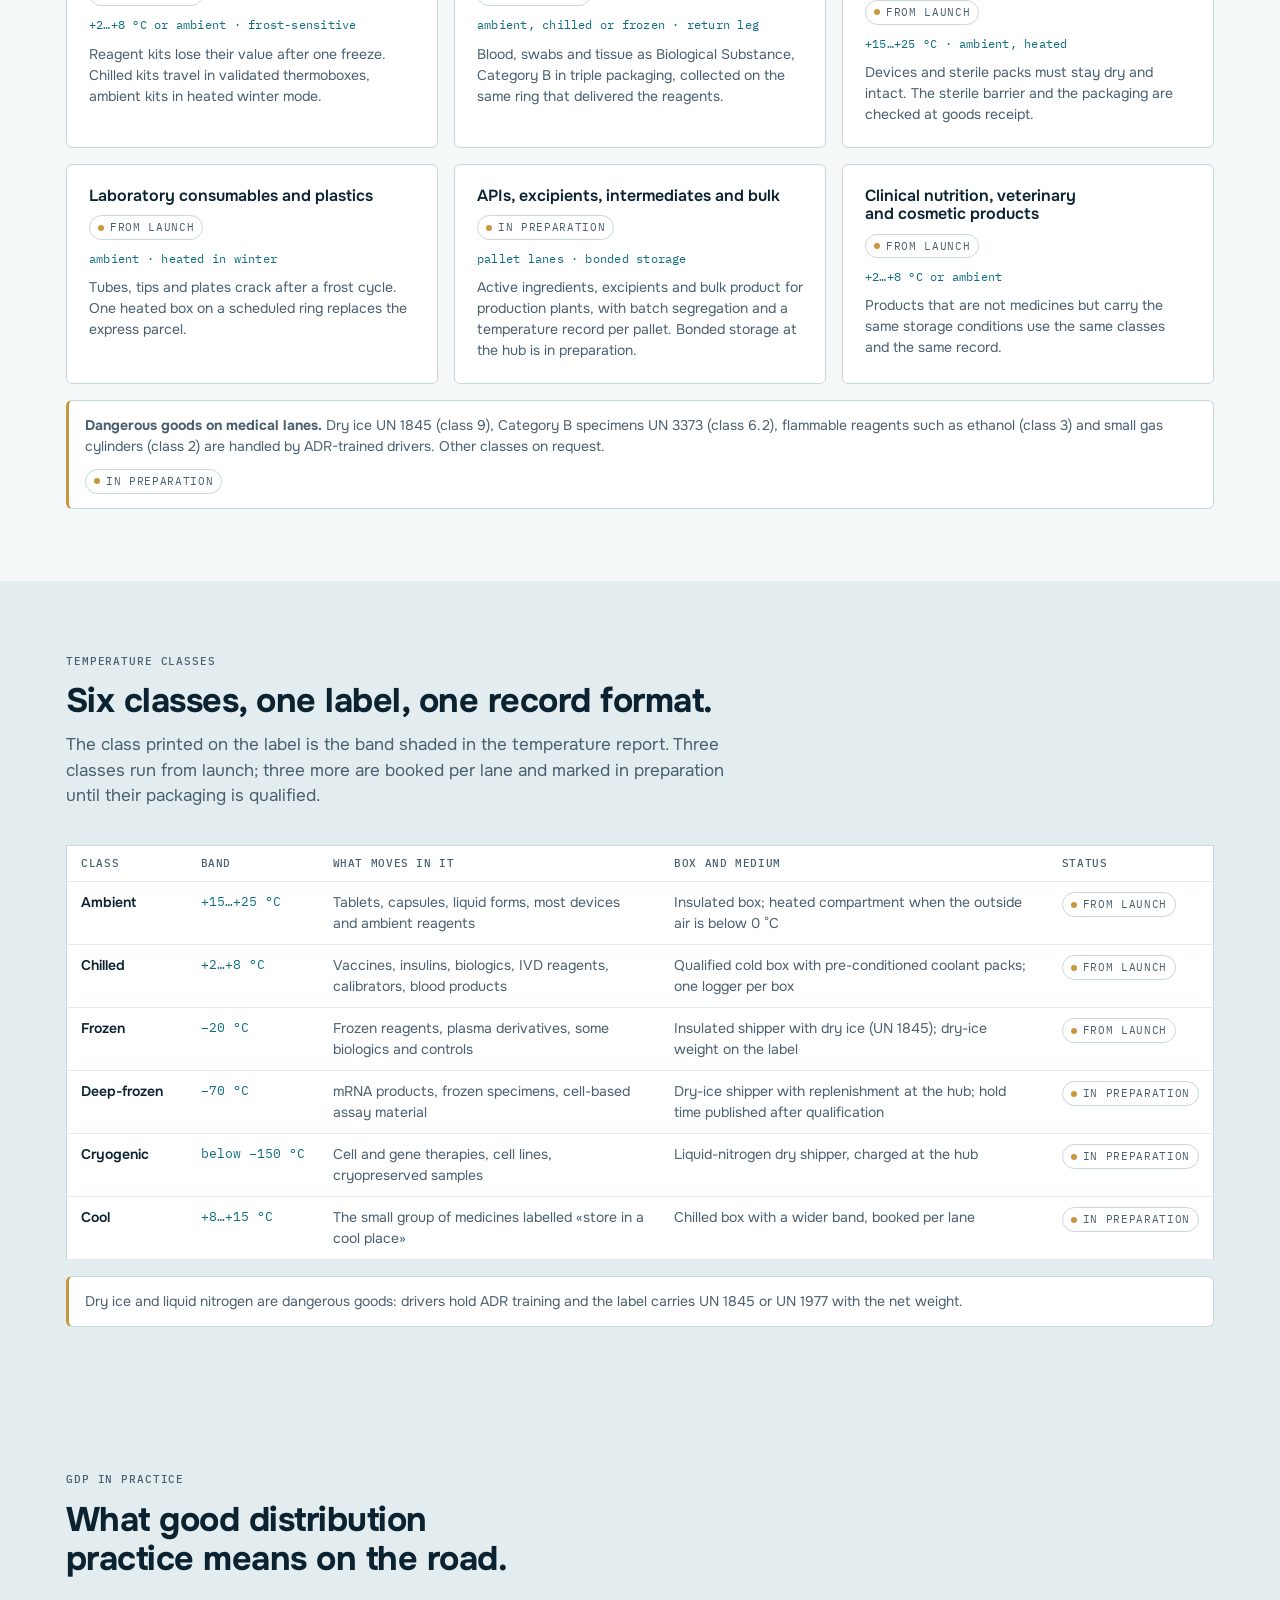
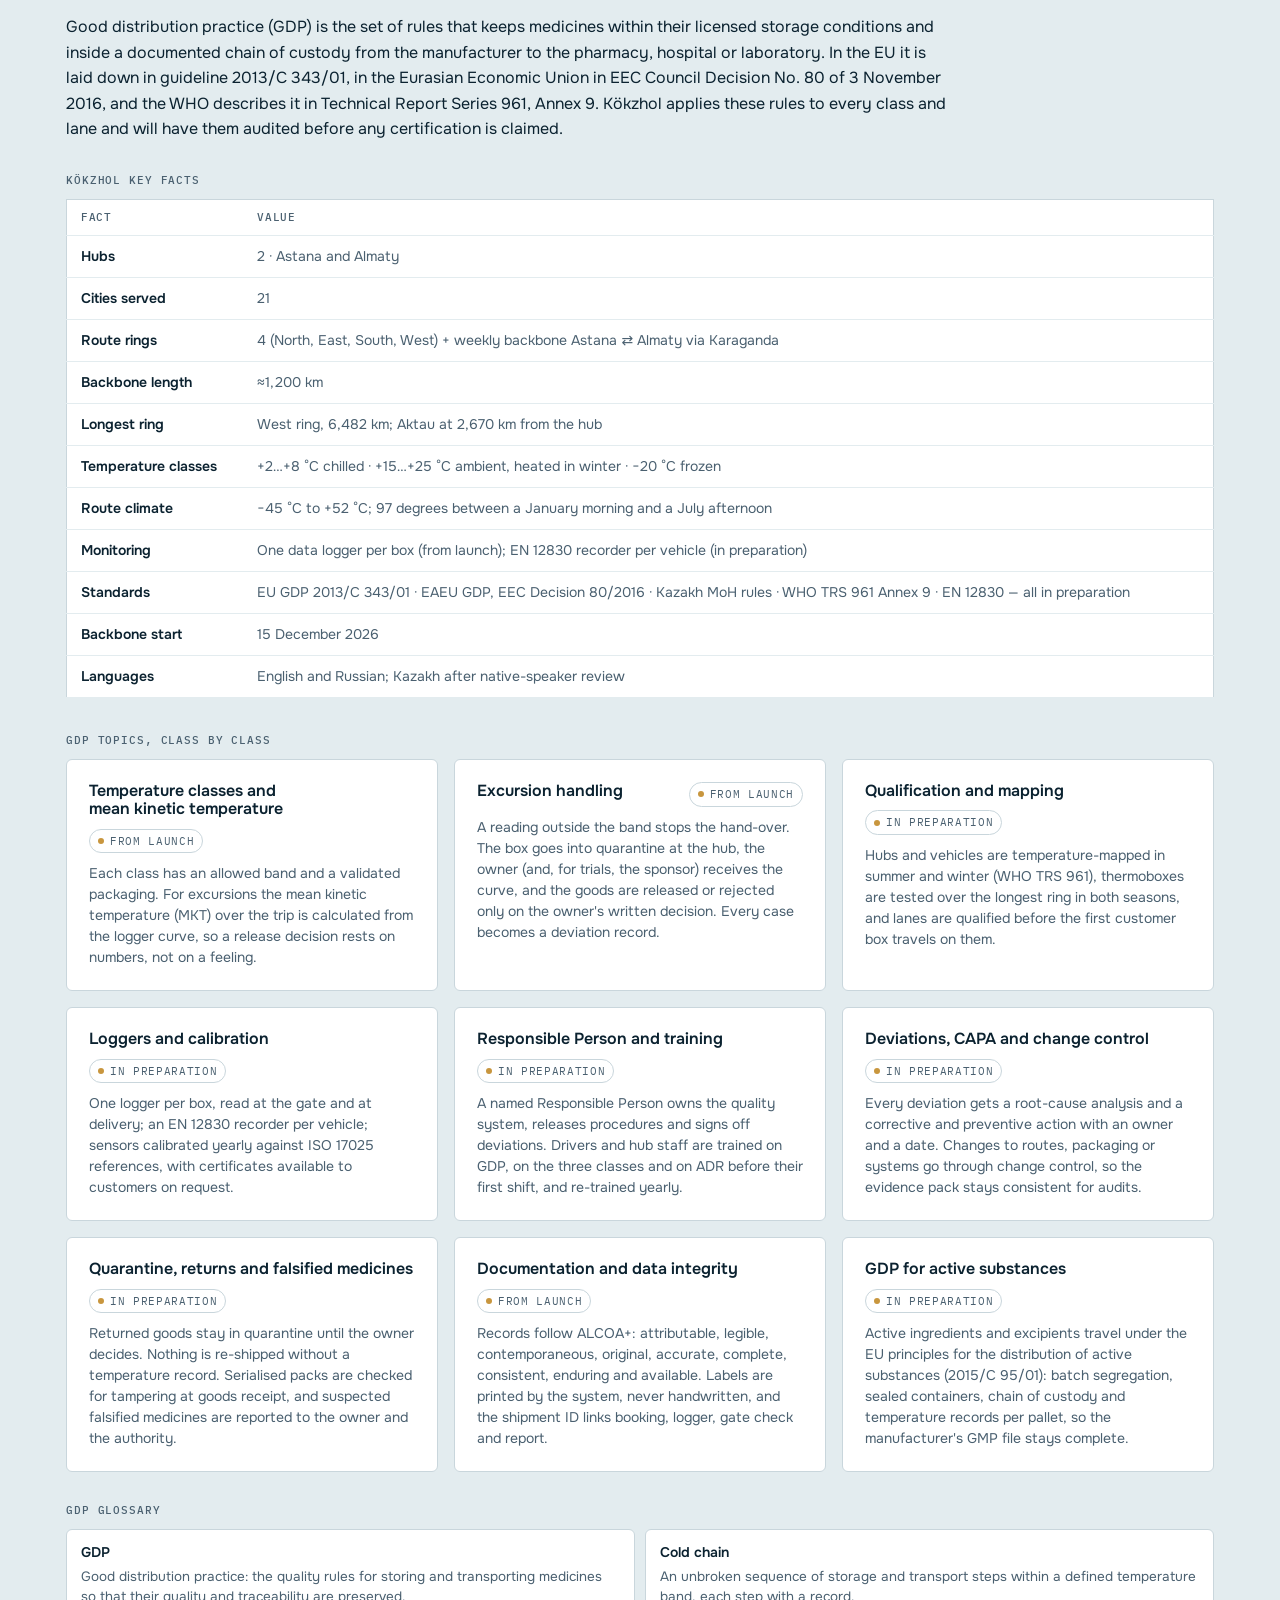
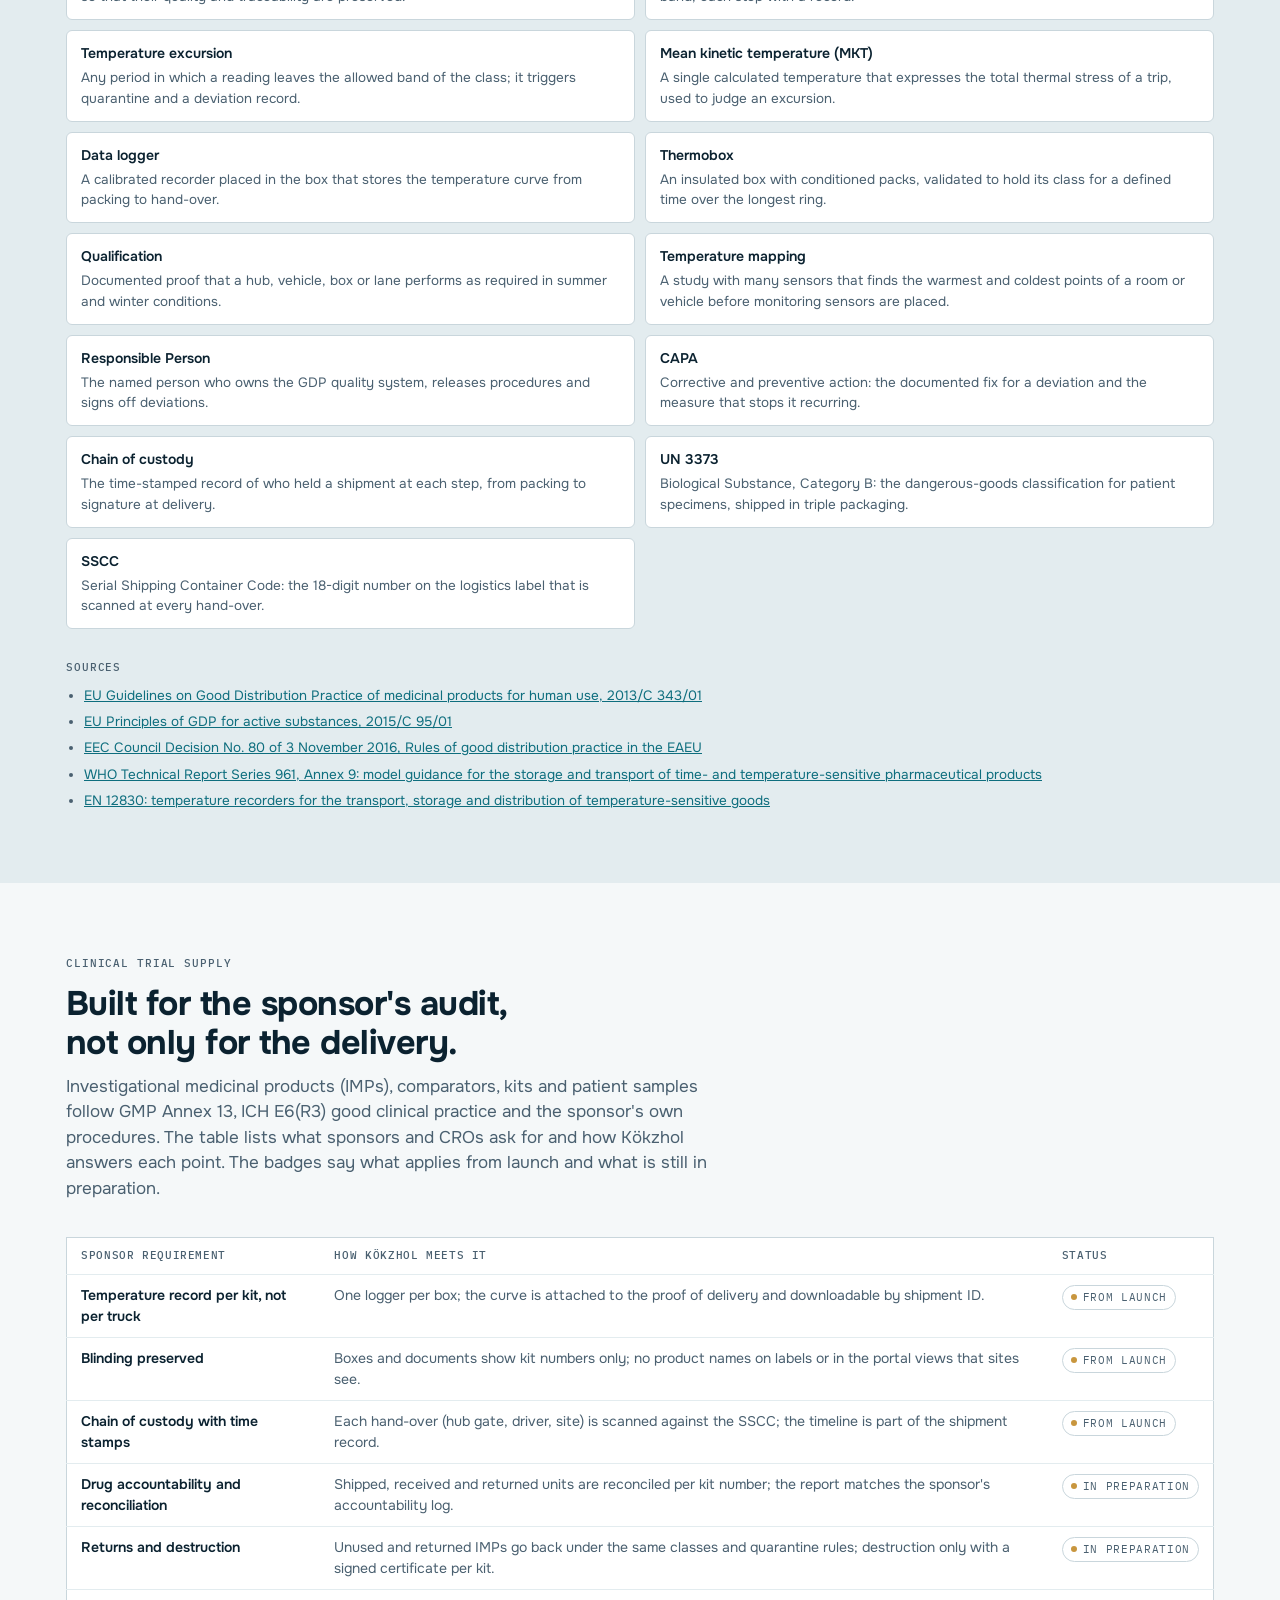
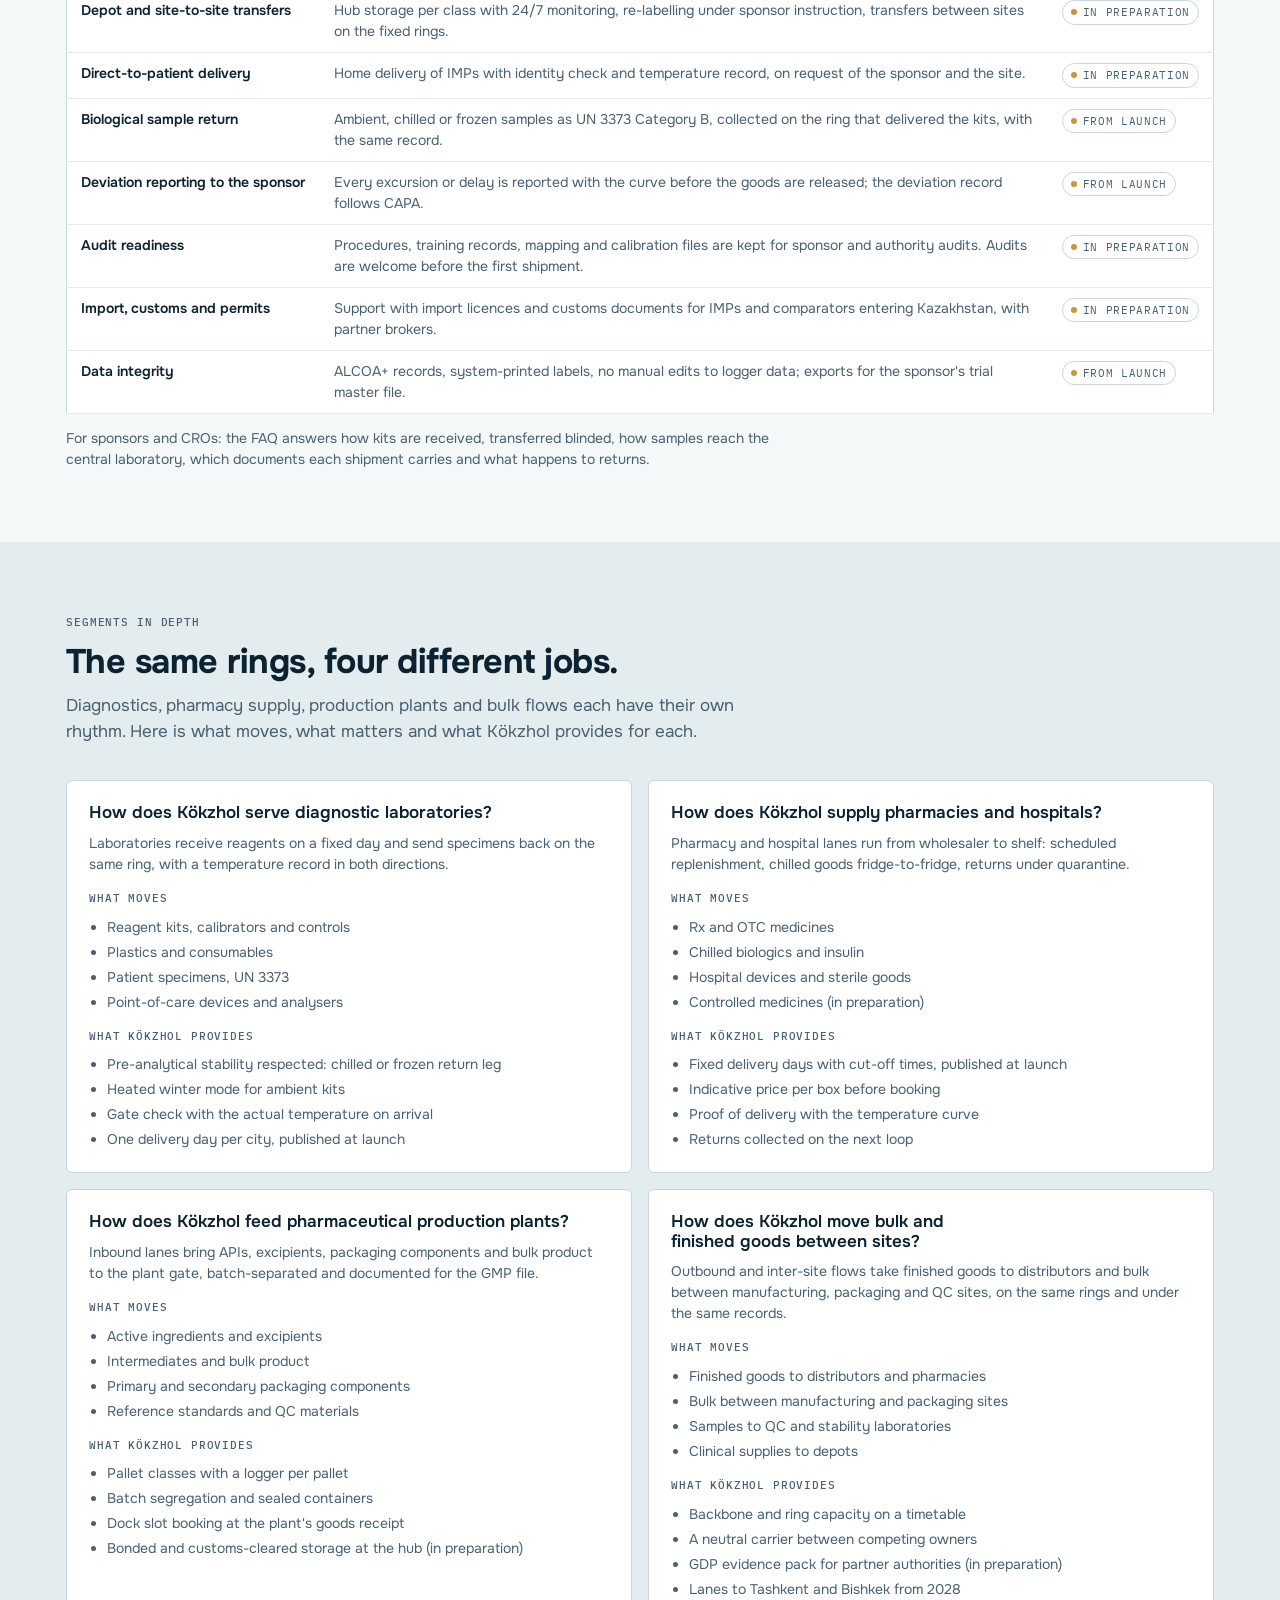
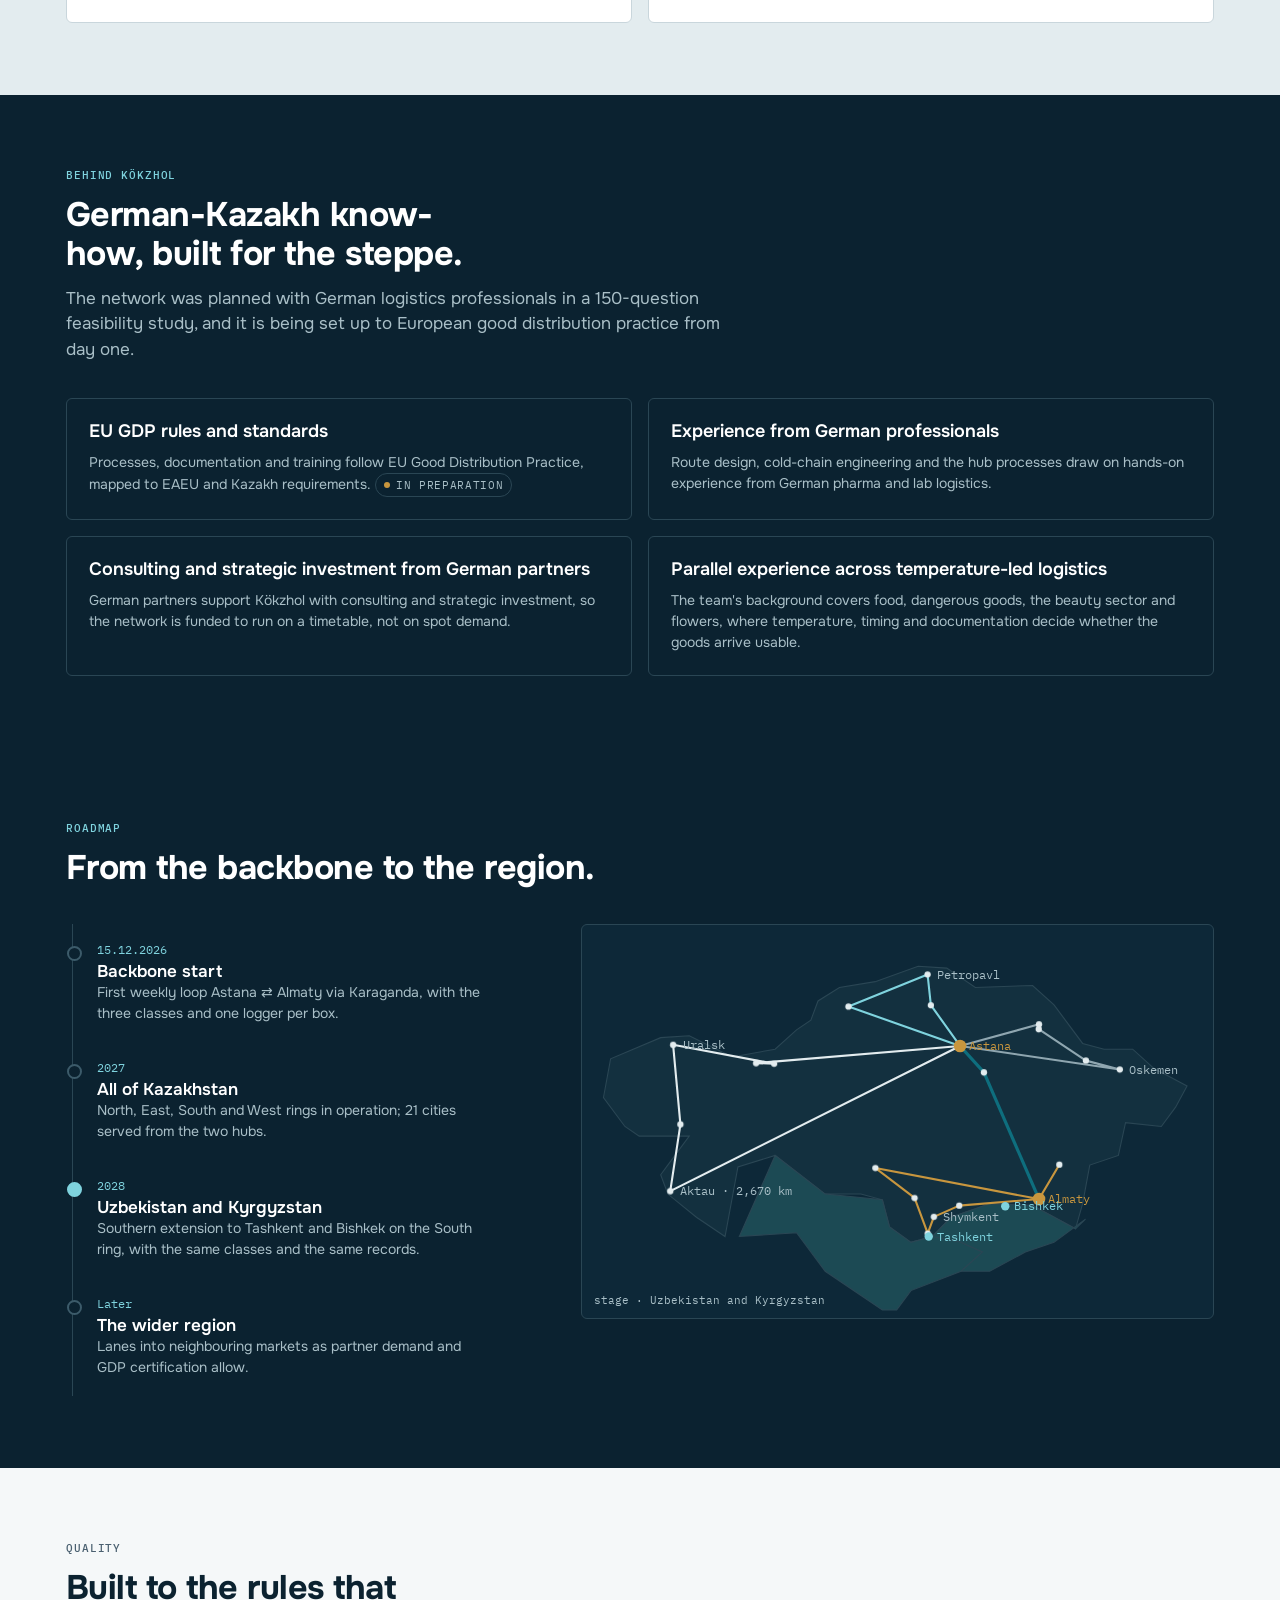
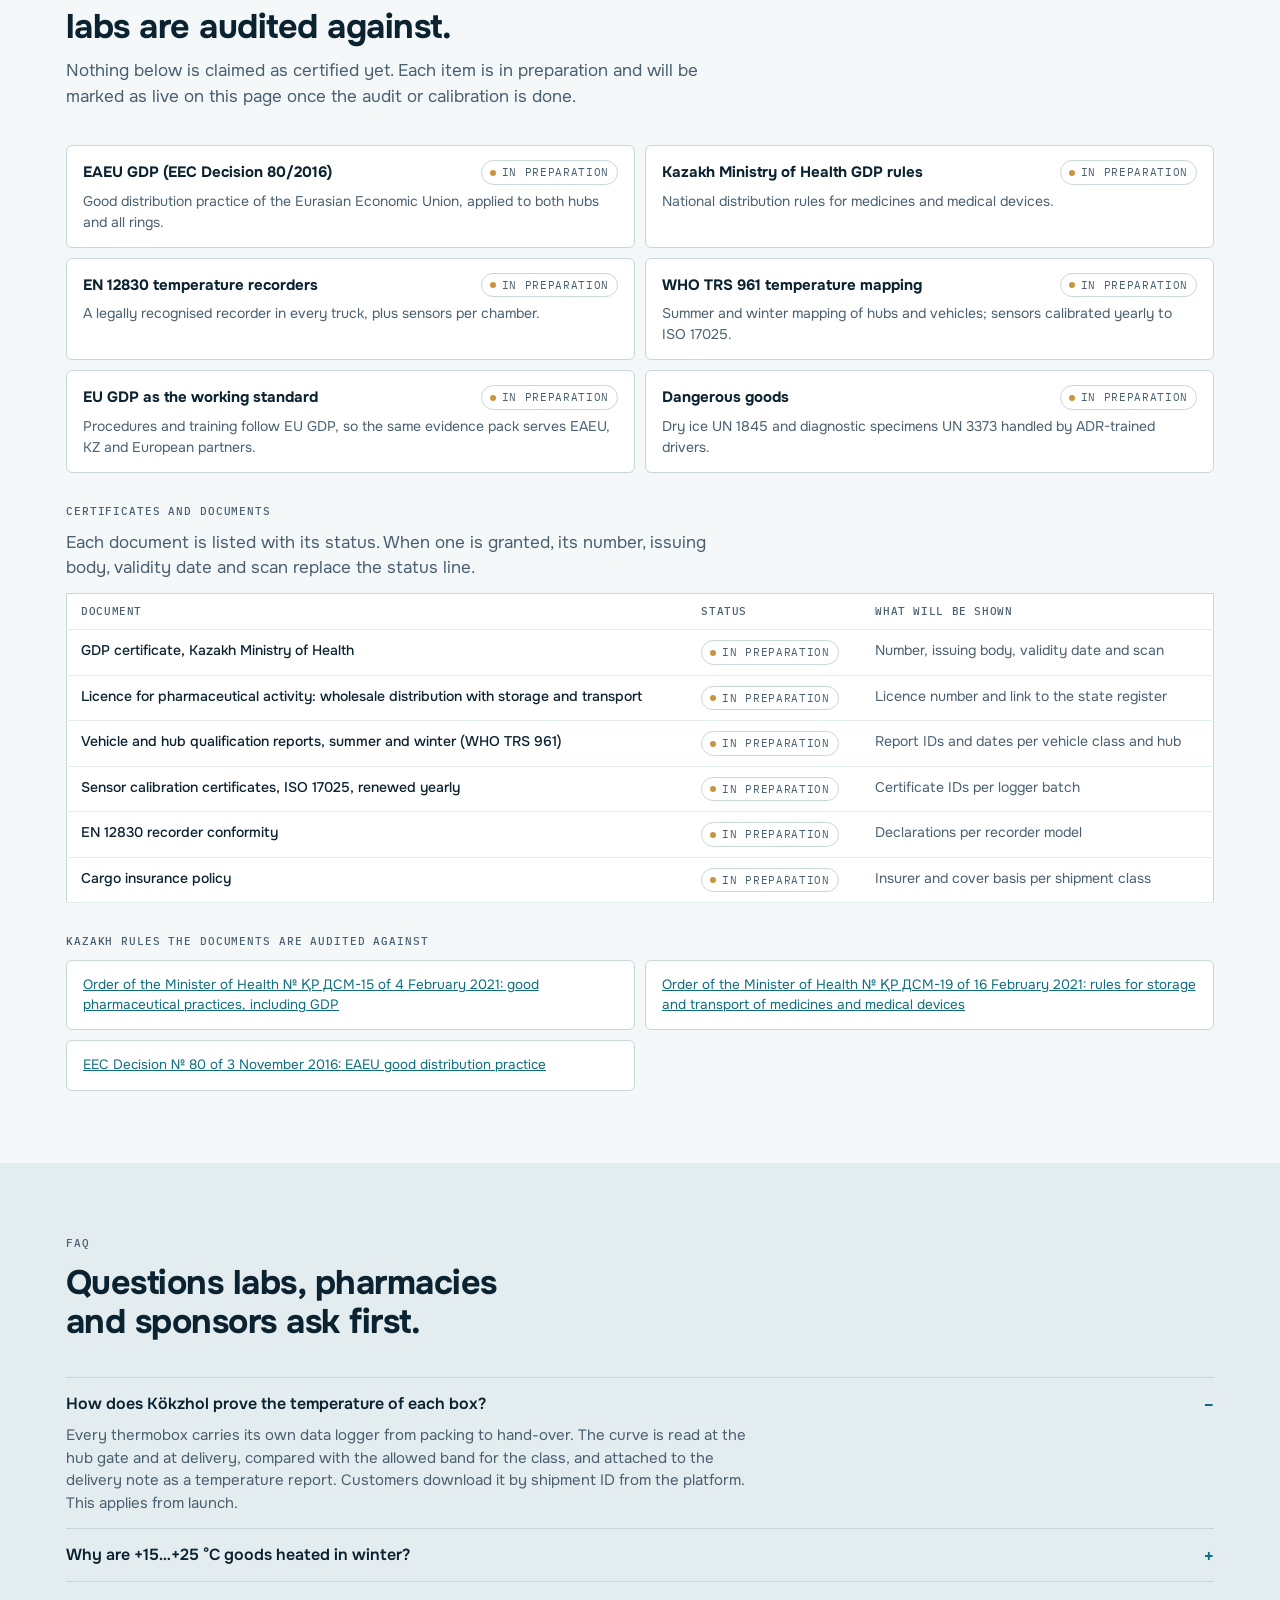
==== commit 7ed87227: "P1 from competitor review: temperature classes, certificates block, sponsor FAQs, desk card, messeng" ====
--- a/b/index.html
+++ b/b/index.html
@@ -8,7 +8,7 @@
 <meta name="description" data-i18n-content="meta.desc" content="Temperature-controlled logistics for pharma, lab diagnostics and medical devices in Kazakhstan: 2 hubs, 21 cities, a temperature record per box. Start 15.12.26.">
 <meta name="theme-color" content="#0E6E7E">
 <!-- seo-layer -->
-<meta name="robots" content="noindex, follow" data-preview="remove at go-live: index, follow, max-image-preview:large, max-snippet:-1">
+<meta name="robots" content="noindex, follow" data-preview="preview build: rebuild with --production at go-live">
 <link rel="canonical" href="https://kokzhol.kz/">
 <link rel="alternate" hreflang="en" href="https://kokzhol.kz/?lang=en">
 <link rel="alternate" hreflang="ru" href="https://kokzhol.kz/?lang=ru">
@@ -322,6 +322,23 @@
 .howto{margin:0;padding:18px 22px 18px 40px;background:var(--white);border:1px solid var(--hairline);border-radius:var(--r-md);font-size:14px;color:var(--ink-muted);display:flex;flex-direction:column;gap:8px}
 .faq summary h3{font:inherit;margin:0}
 footer .updated{display:block;flex-basis:100%;font-size:12px;color:var(--on-ink-muted)}
+/* p1 layer */
+.temps-t td:first-child{min-width:120px}
+.temps-t td.tband{font-family:var(--mono);font-size:13px;color:var(--brand);white-space:nowrap}
+.temps-t td:nth-child(3),.temps-t td:nth-child(4){color:var(--ink-muted);min-width:200px}
+.certs td:first-child{min-width:220px;font-weight:500}
+.certs td:nth-child(3){color:var(--ink-muted)}
+.quality .lede+.table-scroll{margin-top:12px}
+.howto+.promise{font-size:14px;color:var(--ink-muted);margin:10px 0 0;border-left:3px solid var(--gold);padding-left:12px}
+.trials .sponsors{font-size:14px;color:var(--ink-muted);margin:14px 0 0;max-width:80ch}
+.feature-list a.sample{display:inline-block;margin-top:6px;font-size:13px;color:var(--brand);font-weight:600}
+.hub-card.desk{border-left-color:var(--brand);position:relative;padding-left:76px}
+.hub-card.desk .avatar{position:absolute;left:18px;top:18px;width:44px;height:44px}
+.nav-wa{display:none;align-items:center;justify-content:center;width:38px;height:38px;border-radius:999px;border:1px solid rgba(255,255,255,.25);color:#fff;margin-right:10px}
+.nav-wa svg{width:20px;height:20px}
+@media (min-width:720px){.nav-wa{display:inline-flex}}
+.msg-send{display:flex;gap:10px;flex-wrap:wrap;margin-top:10px}
+.msg-send .btn{font-size:14px}
 
 /* ---- variant B motion: CSS + SVG only, one hero motion per section, 2–3 s, then rest ---- */
 .scene-b{aspect-ratio:16/10;background:var(--ink-2)}
@@ -374,6 +391,7 @@
         <button type="button" data-lang="en" aria-pressed="true">EN</button>
         <button type="button" data-lang="ru" aria-pressed="false">RU</button>
       </div>
+      <a class="nav-wa" id="nav-wa" href="https://wa.me/77000000000" rel="noopener" aria-label="WhatsApp"><svg viewBox="0 0 24 24" fill="none" stroke="currentColor" stroke-width="1.8" aria-hidden="true"><path d="M4 20l1.5-4A8 8 0 1 1 8 18.5z"/></svg></a>
       <a class="btn btn-primary" href="#contact" data-i18n="nav.cta">Request a lane</a>
     </div>
   </div>
@@ -531,7 +549,7 @@
       <div class="feature-list">
         <div class="f"><svg class="icon" viewBox="0 0 24 24" aria-hidden="true"><circle cx="12" cy="12" r="8.5"/><path d="M12 7.5V12l3 2"/></svg><div><div class="top"><h3 data-i18n="pf.f1h">Online slot booking with an indicative price</h3><span class="badge prep" data-i18n="badge.launch6">from launch</span></div><p data-i18n="pf.f1p">Pick the ring, the delivery day and the class. The price is shown before confirmation.</p></div></div>
         <div class="f"><svg class="icon" viewBox="0 0 24 24" aria-hidden="true"><path d="M12 20.5s-6-5.4-6-10.5a6 6 0 0 1 12 0c0 5.1-6 10.5-6 10.5Z"/><circle cx="12" cy="10" r="2.2"/></svg><div><div class="top"><h3 data-i18n="pf.f2h">Live tracking</h3><span class="badge prep" data-i18n="badge.launch7">from launch</span></div><p data-i18n="pf.f2p">Vehicle position and box status by shipment ID. Data hosted in Kazakhstan.</p></div></div>
-        <div class="f"><svg class="icon" viewBox="0 0 24 24" aria-hidden="true"><path d="M3.5 19.5h17M4 15l4.5-4.5 3.5 3 7.5-7.5"/><path d="M15 6h4.5v4.5"/></svg><div><div class="top"><h3 data-i18n="pf.f3h">Temperature report per shipment</h3><span class="badge prep" data-i18n="badge.launch8">from launch</span></div><p data-i18n="pf.f3p">The logger curve with the allowed band shaded, as a PDF with the delivery note.</p></div></div>
+        <div class="f"><svg class="icon" viewBox="0 0 24 24" aria-hidden="true"><path d="M3.5 19.5h17M4 15l4.5-4.5 3.5 3 7.5-7.5"/><path d="M15 6h4.5v4.5"/></svg><div><div class="top"><h3 data-i18n="pf.f3h">Temperature report per shipment</h3><span class="badge prep" data-i18n="badge.launch8">from launch</span></div><p data-i18n="pf.f3p">The logger curve with the allowed band shaded, as a PDF with the delivery note.</p> <a class="sample" href="../assets/temp-report-sample.pdf" data-i18n="pf.sample">Example report (PDF, validation run)</a></div></div>
         <div class="f"><svg class="icon" viewBox="0 0 24 24" aria-hidden="true"><path d="M4 4h6v6H4zM14 4h6v6h-6zM4 14h6v6H4zM14 14h2.5M19.5 14v2.5M14 17.5V20h2.5M18 20h2"/></svg><div><div class="top"><h3 data-i18n="pf.f4h">Hub goods receipt</h3><span class="badge prep" data-i18n="badge.launch9">from launch</span></div><p data-i18n="pf.f4p">Inbound list per hub, dock time slots, gate check with the actual temperature, logger hand-over and SSCC match against the advice.</p></div></div>
       </div>
       <div class="mock" aria-label="Demo of the hub goods receipt screen">
@@ -566,6 +584,7 @@
 
     <h3 class="sub" data-i18n="ht.h3">How to book a lane in four steps</h3>
     <ol class="howto" data-i18n="ht.steps"><li>Choose the city, the temperature class and the volume per month in the enquiry form or, from launch, in the customer portal.</li><li>The platform routes the request to the Astana or Almaty hub and shows the ring, the next delivery day and an indicative price.</li><li>Confirm the slot. The system prints the labels with shipment ID, logger ID and the class range.</li><li>Follow the truck by shipment ID and download the temperature report after delivery.</li></ol>
+    <p class="promise" data-i18n="ht.promise">A hub replies within one working day. Valid from launch; until then the form prepares the message for Telegram or WhatsApp.</p>
   </div>
 </section>
 
@@ -611,6 +630,19 @@
       <div class="card"><div class="top"><h3 data-i18n="gs.12h">Clinical nutrition, veterinary and cosmetic products</h3><span class="badge prep" data-i18n="badge.launch112">from launch</span></div><span class="cls" data-i18n="gs.12c">+2…+8&nbsp;°C or ambient</span><p data-i18n="gs.12p">Products that are not medicines but carry the same storage conditions use the same classes and the same record.</p></div>
     </div>
     <div class="note"><span data-i18n="gs.dg"><strong>Dangerous goods on medical lanes.</strong> Dry ice UN 1845 (class 9), Category B specimens UN 3373 (class 6.2), flammable reagents such as ethanol (class 3) and small gas cylinders (class 2) are handled by ADR-trained drivers. Other classes on request.</span> <span class="badge prep" data-i18n="badge.prep113">in preparation</span></div>
+  </div>
+</section>
+
+<!-- 7c2 TEMPERATURE CLASSES -->
+<section class="temps" id="temperatures" style="background:var(--frost)">
+  <div class="wrap">
+    <div class="section-head">
+      <span class="eyebrow" data-i18n="tp.eyebrow">Temperature classes</span>
+      <h2 data-i18n="tp.h2">Six classes, one label, one record format.</h2>
+      <p class="lede" data-i18n="tp.lede">The class printed on the label is the band shaded in the temperature report. Three classes run from launch; three more are booked per lane and marked in preparation until their packaging is qualified.</p>
+    </div>
+    <div class="table-scroll"><table class="facts temps-t"><thead><tr><th data-i18n="tp.th1">Class</th><th data-i18n="tp.th2">Band</th><th data-i18n="tp.th3">What moves in it</th><th data-i18n="tp.th4">Box and medium</th><th data-i18n="tp.th5">Status</th></tr></thead><tbody><tr><td><span data-i18n="tp.1c">Ambient</span></td><td class="tband">+15…+25&nbsp;°C</td><td data-i18n="tp.1g">Tablets, capsules, liquid forms, most devices and ambient reagents</td><td data-i18n="tp.1b">Insulated box; heated compartment when the outside air is below 0&nbsp;°C</td><td><span class="badge prep" data-i18n="badge.launch123">from launch</span></td></tr><tr><td><span data-i18n="tp.2c">Chilled</span></td><td class="tband">+2…+8&nbsp;°C</td><td data-i18n="tp.2g">Vaccines, insulins, biologics, IVD reagents, calibrators, blood products</td><td data-i18n="tp.2b">Qualified cold box with pre-conditioned coolant packs; one logger per box</td><td><span class="badge prep" data-i18n="badge.launch124">from launch</span></td></tr><tr><td><span data-i18n="tp.3c">Frozen</span></td><td class="tband">−20&nbsp;°C</td><td data-i18n="tp.3g">Frozen reagents, plasma derivatives, some biologics and controls</td><td data-i18n="tp.3b">Insulated shipper with dry ice (UN 1845); dry-ice weight on the label</td><td><span class="badge prep" data-i18n="badge.launch125">from launch</span></td></tr><tr><td><span data-i18n="tp.4c">Deep-frozen</span></td><td class="tband">−70&nbsp;°C</td><td data-i18n="tp.4g">mRNA products, frozen specimens, cell-based assay material</td><td data-i18n="tp.4b">Dry-ice shipper with replenishment at the hub; hold time published after qualification</td><td><span class="badge prep" data-i18n="badge.prep126">in preparation</span></td></tr><tr><td><span data-i18n="tp.5c">Cryogenic</span></td><td class="tband">below −150&nbsp;°C</td><td data-i18n="tp.5g">Cell and gene therapies, cell lines, cryopreserved samples</td><td data-i18n="tp.5b">Liquid-nitrogen dry shipper, charged at the hub</td><td><span class="badge prep" data-i18n="badge.prep127">in preparation</span></td></tr><tr><td><span data-i18n="tp.6c">Cool</span></td><td class="tband">+8…+15&nbsp;°C</td><td data-i18n="tp.6g">The small group of medicines labelled «store in a cool place»</td><td data-i18n="tp.6b">Chilled box with a wider band, booked per lane</td><td><span class="badge prep" data-i18n="badge.prep128">in preparation</span></td></tr></tbody></table></div>
+    <div class="note"><span data-i18n="tp.note">Dry ice and liquid nitrogen are dangerous goods: drivers hold ADR training and the label carries UN 1845 or UN 1977 with the net weight.</span></div>
   </div>
 </section>
 
@@ -652,6 +684,7 @@
       <p class="lede" data-i18n="tr.lede">Investigational medicinal products (IMPs), comparators, kits and patient samples follow GMP Annex 13, ICH E6(R3) good clinical practice and the sponsor's own procedures. The table lists what sponsors and CROs ask for and how Kökzhol answers each point. The badges say what applies from launch and what is still in preparation.</p>
     </div>
     <div class="table-scroll"><table class="facts req"><thead><tr><th data-i18n="tr.th1">Sponsor requirement</th><th data-i18n="tr.th2">How Kökzhol meets it</th><th data-i18n="tr.th3">Status</th></tr></thead><tbody data-i18n="tr.rows"><tr><td>Temperature record per kit, not per truck</td><td>One logger per box; the curve is attached to the proof of delivery and downloadable by shipment ID.</td><td><span class="badge prep">from launch</span></td></tr><tr><td>Blinding preserved</td><td>Boxes and documents show kit numbers only; no product names on labels or in the portal views that sites see.</td><td><span class="badge prep">from launch</span></td></tr><tr><td>Chain of custody with time stamps</td><td>Each hand-over (hub gate, driver, site) is scanned against the SSCC; the timeline is part of the shipment record.</td><td><span class="badge prep">from launch</span></td></tr><tr><td>Drug accountability and reconciliation</td><td>Shipped, received and returned units are reconciled per kit number; the report matches the sponsor's accountability log.</td><td><span class="badge prep">in preparation</span></td></tr><tr><td>Returns and destruction</td><td>Unused and returned IMPs go back under the same classes and quarantine rules; destruction only with a signed certificate per kit.</td><td><span class="badge prep">in preparation</span></td></tr><tr><td>Depot and site-to-site transfers</td><td>Hub storage per class with 24/7 monitoring, re-labelling under sponsor instruction, transfers between sites on the fixed rings.</td><td><span class="badge prep">in preparation</span></td></tr><tr><td>Direct-to-patient delivery</td><td>Home delivery of IMPs with identity check and temperature record, on request of the sponsor and the site.</td><td><span class="badge prep">in preparation</span></td></tr><tr><td>Biological sample return</td><td>Ambient, chilled or frozen samples as UN 3373 Category B, collected on the ring that delivered the kits, with the same record.</td><td><span class="badge prep">from launch</span></td></tr><tr><td>Deviation reporting to the sponsor</td><td>Every excursion or delay is reported with the curve before the goods are released; the deviation record follows CAPA.</td><td><span class="badge prep">from launch</span></td></tr><tr><td>Audit readiness</td><td>Procedures, training records, mapping and calibration files are kept for sponsor and authority audits. Audits are welcome before the first shipment.</td><td><span class="badge prep">in preparation</span></td></tr><tr><td>Import, customs and permits</td><td>Support with import licences and customs documents for IMPs and comparators entering Kazakhstan, with partner brokers.</td><td><span class="badge prep">in preparation</span></td></tr><tr><td>Data integrity</td><td>ALCOA+ records, system-printed labels, no manual edits to logger data; exports for the sponsor's trial master file.</td><td><span class="badge prep">from launch</span></td></tr></tbody></table></div>
+    <p class="sponsors" data-i18n="tr.sponsors">For sponsors and CROs: the FAQ answers how kits are received, transferred blinded, how samples reach the central laboratory, which documents each shipment carries and what happens to returns.</p>
   </div>
 </section>
 
@@ -727,6 +760,12 @@
       <li><div class="top"><strong data-i18n="q.5h">EU GDP as the working standard</strong><span class="badge prep" data-i18n="badge.prep6">in preparation</span></div><p data-i18n="q.5p">Procedures and training follow EU GDP, so the same evidence pack serves EAEU, KZ and European partners.</p></li>
       <li><div class="top"><strong data-i18n="q.6h">Dangerous goods</strong><span class="badge prep" data-i18n="badge.prep7">in preparation</span></div><p data-i18n="q.6p">Dry ice UN 1845 and diagnostic specimens UN 3373 handled by ADR-trained drivers.</p></li>
     </ul>
+
+    <h3 class="sub" data-i18n="cr.h3">Certificates and documents</h3>
+    <p class="lede" data-i18n="cr.lede">Each document is listed with its status. When one is granted, its number, issuing body, validity date and scan replace the status line.</p>
+    <div class="table-scroll"><table class="facts certs"><thead><tr><th data-i18n="cr.th1">Document</th><th data-i18n="cr.th2">Status</th><th data-i18n="cr.th3">What will be shown</th></tr></thead><tbody><tr><td data-i18n="cr.1d">GDP certificate, Kazakh Ministry of Health</td><td><span class="badge prep" data-i18n="badge.prep129">in preparation</span></td><td data-i18n="cr.1e">Number, issuing body, validity date and scan</td></tr><tr><td data-i18n="cr.2d">Licence for pharmaceutical activity: wholesale distribution with storage and transport</td><td><span class="badge prep" data-i18n="badge.prep130">in preparation</span></td><td data-i18n="cr.2e">Licence number and link to the state register</td></tr><tr><td data-i18n="cr.3d">Vehicle and hub qualification reports, summer and winter (WHO TRS 961)</td><td><span class="badge prep" data-i18n="badge.prep131">in preparation</span></td><td data-i18n="cr.3e">Report IDs and dates per vehicle class and hub</td></tr><tr><td data-i18n="cr.4d">Sensor calibration certificates, ISO 17025, renewed yearly</td><td><span class="badge prep" data-i18n="badge.prep132">in preparation</span></td><td data-i18n="cr.4e">Certificate IDs per logger batch</td></tr><tr><td data-i18n="cr.5d">EN 12830 recorder conformity</td><td><span class="badge prep" data-i18n="badge.prep133">in preparation</span></td><td data-i18n="cr.5e">Declarations per recorder model</td></tr><tr><td data-i18n="cr.6d">Cargo insurance policy</td><td><span class="badge prep" data-i18n="badge.prep134">in preparation</span></td><td data-i18n="cr.6e">Insurer and cover basis per shipment class</td></tr></tbody></table></div>
+    <h3 class="sub" data-i18n="cr.rulesh">Kazakh rules the documents are audited against</h3>
+    <ul class="sources" data-i18n="cr.rules"><li><a href="https://adilet.zan.kz/rus/docs/V2100022167" rel="noopener">Order of the Minister of Health № ҚР ДСМ-15 of 4 February 2021: good pharmaceutical practices, including GDP</a></li><li><a href="https://adilet.zan.kz/rus/docs/V2100022230" rel="noopener">Order of the Minister of Health № ҚР ДСМ-19 of 16 February 2021: rules for storage and transport of medicines and medical devices</a></li><li><a href="https://eec.eaeunion.org/" rel="noopener">EEC Decision № 80 of 3 November 2016: EAEU good distribution practice</a></li></ul>
   </div>
 </section>
 
@@ -739,11 +778,16 @@
     <details><summary><h3 data-i18n="faq.3q">Which cities does Kökzhol deliver to, and how often?</h3></summary><p data-i18n="faq.3a">Twenty-one cities from the hubs in Astana and Almaty, on four route rings plus a weekly backbone between the two hubs. Each city has a fixed delivery day on its ring. The West ring, the longest at 6,482 km, reaches Aktau at 2,670 km from the hub. The timetable is published at launch on 15 December 2026.</p></details>
     <details><summary><h3 data-i18n="faq.4q">Can a lab book a shipment online and see the price first?</h3></summary><p data-i18n="faq.4a">Yes, from launch. The customer portal shows the ring, the next delivery day and an indicative price for the chosen temperature class and volume before the slot is confirmed. Bookings route to the Astana or Almaty hub automatically, and tracking and the temperature report follow the same shipment ID.</p></details>
     <details><summary><h3 data-i18n="faq.5q">Is Kökzhol open to companies that compete with each other?</h3></summary><p data-i18n="faq.5a">Yes. Kökzhol is a neutral carrier. Laboratories, pharmacies, clinics, manufacturers and distributors, including direct competitors, use the same rings and get the same temperature record. Customer data is kept separate per account, and no manufacturer or customer name appears in another customer's documents.</p></details>
-    <details><summary><h3 data-i18n="faq.6q">What is GDP, and does Kökzhol hold a GDP certificate?</h3></summary><p data-i18n="faq.6a">GDP, good distribution practice, is the rule set that keeps medicines within their storage conditions and in documented custody from manufacturer to patient. Kökzhol builds its processes to EU GDP, EAEU GDP (EEC Decision 80/2016) and the Kazakh rules. No certificate is claimed yet; certification is in preparation and will be shown on this page once granted.</p></details>
-    <details><summary><h3 data-i18n="faq.7q">Can Kökzhol handle clinical trial shipments for a sponsor or CRO?</h3></summary><p data-i18n="faq.7a">Yes, from launch for the core: one logger per kit, blinded labels, chain of custody with scans at every hand-over, sample return as UN 3373 and deviation reports with the curve. Depot storage, accountability reconciliation, destruction certificates and direct-to-patient delivery are in preparation and follow the sponsor's procedures.</p></details>
-    <details><summary><h3 data-i18n="faq.8q">What happens when a temperature excursion is detected?</h3></summary><p data-i18n="faq.8a">The hand-over stops. The box is quarantined at the hub, the owner receives the logger curve and the mean kinetic temperature, and the goods move on only after the owner's written release or rejection. Every excursion becomes a deviation record with a root cause and a corrective action.</p></details>
-    <details><summary><h3 data-i18n="faq.9q">Does Kökzhol deliver active ingredients and bulk to production plants?</h3></summary><p data-i18n="faq.9a">Yes. APIs, excipients, intermediates, bulk product and packaging components travel on pallet lanes with a logger per pallet, batch segregation and sealed containers, following the EU principles for active-substance distribution. Dock slots at the plant are booked in the platform. Bonded storage at the hub is in preparation.</p></details>
-    <details><summary><h3 data-i18n="faq.10q">Which temperatures below −20 °C can Kökzhol provide?</h3></summary><p data-i18n="faq.10a">The frozen class runs at −20&nbsp;°C on dry ice from launch. Shipments at −70&nbsp;°C use dry ice with replenishment at the hub, and cryogenic material below −150&nbsp;°C uses liquid-nitrogen dry shippers. Both are in preparation and are booked per lane, not as spot requests.</p></details>
+    <details id="faq-6"><summary><h3 data-i18n="faq.6q">What is GDP, and does Kökzhol hold a GDP certificate?</h3></summary><p data-i18n="faq.6a">GDP, good distribution practice, is the rule set that keeps medicines within their storage conditions and in documented custody from manufacturer to patient. Kökzhol builds its processes to EU GDP, EAEU GDP (EEC Decision 80/2016) and the Kazakh rules. No certificate is claimed yet; certification is in preparation and will be shown on this page once granted.</p></details>
+    <details id="faq-7"><summary><h3 data-i18n="faq.7q">Can Kökzhol handle clinical trial shipments for a sponsor or CRO?</h3></summary><p data-i18n="faq.7a">Yes, from launch for the core: one logger per kit, blinded labels, chain of custody with scans at every hand-over, sample return as UN 3373 and deviation reports with the curve. Depot storage, accountability reconciliation, destruction certificates and direct-to-patient delivery are in preparation and follow the sponsor's procedures.</p></details>
+    <details id="faq-8"><summary><h3 data-i18n="faq.8q">What happens when a temperature excursion is detected?</h3></summary><p data-i18n="faq.8a">The hand-over stops. The box is quarantined at the hub, the owner receives the logger curve and the mean kinetic temperature, and the goods move on only after the owner's written release or rejection. Every excursion becomes a deviation record with a root cause and a corrective action.</p></details>
+    <details id="faq-9"><summary><h3 data-i18n="faq.9q">Does Kökzhol deliver active ingredients and bulk to production plants?</h3></summary><p data-i18n="faq.9a">Yes. APIs, excipients, intermediates, bulk product and packaging components travel on pallet lanes with a logger per pallet, batch segregation and sealed containers, following the EU principles for active-substance distribution. Dock slots at the plant are booked in the platform. Bonded storage at the hub is in preparation.</p></details>
+    <details id="faq-10"><summary><h3 data-i18n="faq.10q">Which temperatures below −20 °C can Kökzhol provide?</h3></summary><p data-i18n="faq.10a">The frozen class runs at −20&nbsp;°C on dry ice from launch. Shipments at −70&nbsp;°C use dry ice with replenishment at the hub, and cryogenic material below −150&nbsp;°C uses liquid-nitrogen dry shippers. Both are in preparation and are booked per lane, not as spot requests.</p></details>
+    <details id="faq-11"><summary><h3 data-i18n="faq.11q">How does Kökzhol receive and store investigational medicinal products (IMP)?</h3></summary><p data-i18n="faq.11a">IMP arrives at the Astana or Almaty hub with a dock slot booked by the sponsor or depot. Goods receipt records the actual temperature, the logger ID and the kit count against the shipping list. From launch kits move on within 24 hours; quarantine and longer depot storage per protocol are in preparation.</p></details>
+    <details id="faq-12"><summary><h3 data-i18n="faq.12q">Can Kökzhol transfer trial kits between sites without breaking the blind?</h3></summary><p data-i18n="faq.12a">Yes. Site-to-site transfers run on the rings with blinded labels, kit numbers only and no product names on the outer box. Each hand-over is scanned, the logger stays with the kit, and the sponsor receives the chain-of-custody record and the curve. The receiving site confirms the count in the platform.</p></details>
+    <details id="faq-13"><summary><h3 data-i18n="faq.13q">How are patient samples collected from sites and delivered to a central laboratory?</h3></summary><p data-i18n="faq.13a">Samples are packed at the site as UN 3373 Category B in a qualified box with coolant packs or dry ice and a logger. The ring collects them on the fixed day, the hub consolidates them, and the backbone takes them to the laboratory or the airport. Transit times per city are published at launch.</p></details>
+    <details id="faq-14"><summary><h3 data-i18n="faq.14q">Which documents does a sponsor receive for each clinical shipment?</h3></summary><p data-i18n="faq.14a">Every shipment comes with a delivery note, the chain-of-custody record with time-stamped scans at each hand-over, the temperature report with the allowed band shaded, and a deviation report if an excursion occurred. Documents are PDF files in the platform, kept for the retention period the sponsor's contract sets.</p></details>
+    <details id="faq-15"><summary><h3 data-i18n="faq.15q">What happens to unused or returned trial kits?</h3></summary><p data-i18n="faq.15a">Returned kits travel back to the hub on the next loop, sealed and logged like outbound goods. The hub counts them against the dispatch record and holds them in a marked return zone until the sponsor's monitor reconciles them. Documented destruction with a certificate is in preparation and follows the sponsor's procedure.</p></details>
   </div>
 </section>
 
@@ -774,15 +818,17 @@
         <div class="route" id="route-line"><span data-i18n="ct.routed">Routed to</span><span class="hub" id="route-hub">—</span><span id="route-ring"></span></div>
         <div class="full"><button class="btn btn-primary" type="submit" data-i18n="ct.send">Send enquiry to the hub</button></div>
         <div class="sent" id="sent" role="status"></div>
+        <div class="full msg-send" id="msg-send" hidden><a class="btn btn-primary" id="send-wa" href="#" rel="noopener" data-i18n="ct.sendwa">Send via WhatsApp</a><a class="btn" id="send-tg" href="#" rel="noopener" data-i18n="ct.sendtg">Open Telegram</a><button class="btn" type="button" id="send-copy" data-i18n="ct.copy">Copy enquiry text</button></div>
       </form>
       <div class="hubs">
         <div class="hub-card"><span class="eyebrow" data-i18n="ct.hub1e">Hub 1 · Astana</span><strong data-i18n="ct.hub1">Backbone, North, East and West rings</strong><span class="muted" data-i18n="ct.hubnote1">Contact details follow at launch.</span></div>
         <div class="hub-card"><span class="eyebrow" data-i18n="ct.hub2e">Hub 2 · Almaty</span><strong data-i18n="ct.hub2">Backbone and South ring</strong><span class="muted" data-i18n="ct.hubnote2">Contact details follow at launch.</span></div>
+        <div class="hub-card desk"><svg class="avatar" viewBox="0 0 48 48" aria-hidden="true"><circle cx="24" cy="24" r="23" fill="var(--frost)" stroke="var(--hairline)"/><circle cx="24" cy="19" r="8" fill="var(--hairline)"/><path d="M8 42c2-9 9-13 16-13s14 4 16 13" fill="var(--hairline)"/></svg><span class="eyebrow" data-i18n="ct.deske">Pharma and clinical-trial desk</span><strong data-i18n="ct.desk">One named contact for sponsors, quality assurance and procurement</strong><span class="muted" data-i18n="ct.desknote">Name, photo and direct line follow at launch. Languages: English, Russian, German. Reply within one working day.</span></div>
         <div class="msg">
-          <a href="https://t.me/kokzhol_kz" rel="noopener"><svg viewBox="0 0 24 24" fill="none" stroke="currentColor" stroke-width="1.6" aria-hidden="true"><path d="M21 4 3 11l6 2 2 6 3-4 5 3z"/></svg>Telegram · @kokzhol_kz</a>
-          <a href="https://wa.me/77000000000" rel="noopener"><svg viewBox="0 0 24 24" fill="none" stroke="currentColor" stroke-width="1.6" aria-hidden="true"><path d="M4 20l1.5-4A8 8 0 1 1 8 18.5z"/></svg>WhatsApp · +7 700 000 00 00</a>
+          <a id="msg-tg" href="https://t.me/kokzhol_kz" rel="noopener"><svg viewBox="0 0 24 24" fill="none" stroke="currentColor" stroke-width="1.6" aria-hidden="true"><path d="M21 4 3 11l6 2 2 6 3-4 5 3z"/></svg>Telegram · @kokzhol_kz</a>
+          <a id="msg-wa" href="https://wa.me/77000000000" rel="noopener"><svg viewBox="0 0 24 24" fill="none" stroke="currentColor" stroke-width="1.6" aria-hidden="true"><path d="M4 20l1.5-4A8 8 0 1 1 8 18.5z"/></svg>WhatsApp · +7 700 000 00 00</a>
         </div>
-        <span class="kz-note" data-i18n="ct.msgnote">Messenger handles and numbers are placeholders until the hubs open.</span>
+        <span class="kz-note" data-i18n="ct.msgnote">Messenger handles and the number are placeholders until the hubs open; the form prepares your enquiry as a message.</span>
       </div>
     </div>
   </div>
@@ -797,13 +843,13 @@
     <div class="bottom">
       <span class="signoff">Жолың болсын!</span>
       <span data-i18n="foot.legal">ТОО «Көкжол» (placeholder) · kokzhol.kz (domain to be secured) · Backbone start 15.12.2026 · EN and RU versions; Kazakh version follows after native-speaker review.</span>
-      <span class="updated" data-i18n="foot.updated">Page updated 1 November 2026 · facts marked «from launch» and «in preparation» describe the planned state.</span>
+      <span class="updated" data-i18n="foot.updated">Page updated 2 November 2026 · facts marked «from launch» and «in preparation» describe the planned state.</span>
     </div>
   </div>
 </footer>
 
 <script type="application/ld+json">
-{"@context":"https://schema.org","@graph":[{"@type":"Organization","@id":"https://kokzhol.kz/#org","name":"Kökzhol","alternateName":["Көкжол","Kokzhol"],"url":"https://kokzhol.kz/","logo":{"@type":"ImageObject","url":"https://kokzhol.kz/assets/brand/mark-color.svg"},"image":"https://paschka-k.github.io/kokzhol-site/assets/og-image.png","slogan":"Cold chain, on schedule.","description":"Kökzhol (Көкжол) is a temperature-controlled logistics network for pharmaceuticals, laboratory diagnostics and medical devices in Kazakhstan. It runs two hubs in Astana and Almaty, serves 21 cities on four fixed route rings, carries three temperature classes with a data logger in every box, and is set up to EU and EAEU good distribution practice (GDP). The backbone starts on 15 December 2026.","areaServed":{"@type":"Country","name":"Kazakhstan"},"knowsLanguage":["en","ru"],"knowsAbout":["Good distribution practice (GDP)","Cold chain logistics","Pharmaceutical logistics","In-vitro diagnostics logistics","Clinical trial supply","Medical device logistics","Dangerous goods ADR"],"foundingLocation":{"@type":"Place","address":{"@type":"PostalAddress","addressLocality":"Astana","addressCountry":"KZ"}}},{"@type":"WebSite","@id":"https://kokzhol.kz/#website","url":"https://kokzhol.kz/","name":"Kökzhol","inLanguage":["en","ru"],"publisher":{"@id":"https://kokzhol.kz/#org"}},{"@type":"WebPage","@id":"https://kokzhol.kz/#webpage","url":"https://kokzhol.kz/","name":"Kökzhol · GDP cold-chain logistics in Kazakhstan","description":"Temperature-controlled logistics for pharma, lab diagnostics and medical devices in Kazakhstan: 2 hubs, 21 cities, a temperature record per box. Start 15.12.26.","isPartOf":{"@id":"https://kokzhol.kz/#website"},"about":{"@id":"https://kokzhol.kz/#org"},"inLanguage":"en","datePublished":"2026-11-01","dateModified":"2026-11-01","primaryImageOfPage":{"@type":"ImageObject","url":"https://paschka-k.github.io/kokzhol-site/assets/og-image.png","width":1200,"height":630},"speakable":{"@type":"SpeakableSpecification","cssSelector":[".hero h1",".hero .answer","#gdp .def"]}},{"@type":"Service","@id":"https://kokzhol.kz/#service","name":"Temperature-controlled pharmaceutical and laboratory logistics","serviceType":"GDP cold-chain logistics","provider":{"@id":"https://kokzhol.kz/#org"},"areaServed":{"@type":"Country","name":"Kazakhstan"},"audience":{"@type":"BusinessAudience","audienceType":"Laboratories, pharmacies, hospitals, pharmaceutical manufacturers and distributors, clinical trial sponsors and CROs"},"hasOfferCatalog":{"@type":"OfferCatalog","name":"Kökzhol lanes and services","itemListElement":[{"@type":"Offer","availabilityStarts":"2026-12-15","itemOffered":{"@type":"Service","name":"Chilled class +2…+8 °C"}},{"@type":"Offer","availabilityStarts":"2026-12-15","itemOffered":{"@type":"Service","name":"Ambient class +15…+25 °C, heated in winter"}},{"@type":"Offer","availabilityStarts":"2026-12-15","itemOffered":{"@type":"Service","name":"Frozen class −20 °C on dry ice"}},{"@type":"Offer","availabilityStarts":"2026-12-15","itemOffered":{"@type":"Service","name":"Clinical trial supply: IMP kits, sample return, deviation reporting"}},{"@type":"Offer","availabilityStarts":"2026-12-15","itemOffered":{"@type":"Service","name":"Diagnostic specimen logistics, UN 3373 Category B"}},{"@type":"Offer","availabilityStarts":"2026-12-15","itemOffered":{"@type":"Service","name":"Inbound lanes for production plants: APIs, excipients, bulk, packaging components"}},{"@type":"Offer","availabilityStarts":"2026-12-15","itemOffered":{"@type":"Service","name":"Online slot booking, live tracking and temperature report per shipment"}}]}},{"@type":"LocalBusiness","@id":"https://kokzhol.kz/#hub-astana","name":"Kökzhol Hub Astana","url":"https://kokzhol.kz/#contact","parentOrganization":{"@id":"https://kokzhol.kz/#org"},"address":{"@type":"PostalAddress","addressLocality":"Astana","addressCountry":"KZ"}},{"@type":"LocalBusiness","@id":"https://kokzhol.kz/#hub-almaty","name":"Kökzhol Hub Almaty","url":"https://kokzhol.kz/#contact","parentOrganization":{"@id":"https://kokzhol.kz/#org"},"address":{"@type":"PostalAddress","addressLocality":"Almaty","addressCountry":"KZ"}},{"@type":"FAQPage","@id":"https://kokzhol.kz/#faq","mainEntity":[{"@type":"Question","name":"How does Kökzhol prove the temperature of each box?","acceptedAnswer":{"@type":"Answer","text":"Every thermobox carries its own data logger from packing to hand-over. The curve is read at the hub gate and at delivery, compared with the allowed band for the class, and attached to the delivery note as a temperature report. Customers download it by shipment ID from the platform. This applies from launch."}},{"@type":"Question","name":"Why are +15…+25 °C goods heated in winter?","acceptedAnswer":{"@type":"Answer","text":"At −45 °C the risk for ambient goods is freezing, not warming. Plastic consumables and many reagents are destroyed by a single frost cycle. In winter mode the ambient class travels in insulated bodies with conditioned packs, and every ambient label switches to heated so nobody mistakes the box for a chilled one."}},{"@type":"Question","name":"Which cities does Kökzhol deliver to, and how often?","acceptedAnswer":{"@type":"Answer","text":"Twenty-one cities from the hubs in Astana and Almaty, on four route rings plus a weekly backbone between the two hubs. Each city has a fixed delivery day on its ring. The West ring, the longest at 6,482 km, reaches Aktau at 2,670 km from the hub. The timetable is published at launch on 15 December 2026."}},{"@type":"Question","name":"Can a lab book a shipment online and see the price first?","acceptedAnswer":{"@type":"Answer","text":"Yes, from launch. The customer portal shows the ring, the next delivery day and an indicative price for the chosen temperature class and volume before the slot is confirmed. Bookings route to the Astana or Almaty hub automatically, and tracking and the temperature report follow the same shipment ID."}},{"@type":"Question","name":"Is Kökzhol open to companies that compete with each other?","acceptedAnswer":{"@type":"Answer","text":"Yes. Kökzhol is a neutral carrier. Laboratories, pharmacies, clinics, manufacturers and distributors, including direct competitors, use the same rings and get the same temperature record. Customer data is kept separate per account, and no manufacturer or customer name appears in another customer's documents."}},{"@type":"Question","name":"What is GDP, and does Kökzhol hold a GDP certificate?","acceptedAnswer":{"@type":"Answer","text":"GDP, good distribution practice, is the rule set that keeps medicines within their storage conditions and in documented custody from manufacturer to patient. Kökzhol builds its processes to EU GDP, EAEU GDP (EEC Decision 80/2016) and the Kazakh rules. No certificate is claimed yet; certification is in preparation and will be shown on this page once granted."}},{"@type":"Question","name":"Can Kökzhol handle clinical trial shipments for a sponsor or CRO?","acceptedAnswer":{"@type":"Answer","text":"Yes, from launch for the core: one logger per kit, blinded labels, chain of custody with scans at every hand-over, sample return as UN 3373 and deviation reports with the curve. Depot storage, accountability reconciliation, destruction certificates and direct-to-patient delivery are in preparation and follow the sponsor's procedures."}},{"@type":"Question","name":"What happens when a temperature excursion is detected?","acceptedAnswer":{"@type":"Answer","text":"The hand-over stops. The box is quarantined at the hub, the owner receives the logger curve and the mean kinetic temperature, and the goods move on only after the owner's written release or rejection. Every excursion becomes a deviation record with a root cause and a corrective action."}},{"@type":"Question","name":"Does Kökzhol deliver active ingredients and bulk to production plants?","acceptedAnswer":{"@type":"Answer","text":"Yes. APIs, excipients, intermediates, bulk product and packaging components travel on pallet lanes with a logger per pallet, batch segregation and sealed containers, following the EU principles for active-substance distribution. Dock slots at the plant are booked in the platform. Bonded storage at the hub is in preparation."}},{"@type":"Question","name":"Which temperatures below −20 °C can Kökzhol provide?","acceptedAnswer":{"@type":"Answer","text":"The frozen class runs at −20 °C on dry ice from launch. Shipments at −70 °C use dry ice with replenishment at the hub, and cryogenic material below −150 °C uses liquid-nitrogen dry shippers. Both are in preparation and are booked per lane, not as spot requests."}}]},{"@type":"HowTo","@id":"https://kokzhol.kz/#howto","name":"How to book a lane in four steps","step":[{"@type":"HowToStep","position":1,"text":"Choose the city, the temperature class and the volume per month in the enquiry form or, from launch, in the customer portal."},{"@type":"HowToStep","position":2,"text":"The platform routes the request to the Astana or Almaty hub and shows the ring, the next delivery day and an indicative price."},{"@type":"HowToStep","position":3,"text":"Confirm the slot. The system prints the labels with shipment ID, logger ID and the class range."},{"@type":"HowToStep","position":4,"text":"Follow the truck by shipment ID and download the temperature report after delivery."}]},{"@type":"DefinedTermSet","@id":"https://kokzhol.kz/#gdp-glossary","name":"GDP glossary","hasDefinedTerm":[{"@type":"DefinedTerm","name":"GDP","description":"Good distribution practice: the quality rules for storing and transporting medicines so that their quality and traceability are preserved.","inDefinedTermSet":{"@id":"https://kokzhol.kz/#gdp-glossary"}},{"@type":"DefinedTerm","name":"Cold chain","description":"An unbroken sequence of storage and transport steps within a defined temperature band, each step with a record.","inDefinedTermSet":{"@id":"https://kokzhol.kz/#gdp-glossary"}},{"@type":"DefinedTerm","name":"Temperature excursion","description":"Any period in which a reading leaves the allowed band of the class; it triggers quarantine and a deviation record.","inDefinedTermSet":{"@id":"https://kokzhol.kz/#gdp-glossary"}},{"@type":"DefinedTerm","name":"Mean kinetic temperature (MKT)","description":"A single calculated temperature that expresses the total thermal stress of a trip, used to judge an excursion.","inDefinedTermSet":{"@id":"https://kokzhol.kz/#gdp-glossary"}},{"@type":"DefinedTerm","name":"Data logger","description":"A calibrated recorder placed in the box that stores the temperature curve from packing to hand-over.","inDefinedTermSet":{"@id":"https://kokzhol.kz/#gdp-glossary"}},{"@type":"DefinedTerm","name":"Thermobox","description":"An insulated box with conditioned packs, validated to hold its class for a defined time over the longest ring.","inDefinedTermSet":{"@id":"https://kokzhol.kz/#gdp-glossary"}},{"@type":"DefinedTerm","name":"Qualification","description":"Documented proof that a hub, vehicle, box or lane performs as required in summer and winter conditions.","inDefinedTermSet":{"@id":"https://kokzhol.kz/#gdp-glossary"}},{"@type":"DefinedTerm","name":"Temperature mapping","description":"A study with many sensors that finds the warmest and coldest points of a room or vehicle before monitoring sensors are placed.","inDefinedTermSet":{"@id":"https://kokzhol.kz/#gdp-glossary"}},{"@type":"DefinedTerm","name":"Responsible Person","description":"The named person who owns the GDP quality system, releases procedures and signs off deviations.","inDefinedTermSet":{"@id":"https://kokzhol.kz/#gdp-glossary"}},{"@type":"DefinedTerm","name":"CAPA","description":"Corrective and preventive action: the documented fix for a deviation and the measure that stops it recurring.","inDefinedTermSet":{"@id":"https://kokzhol.kz/#gdp-glossary"}},{"@type":"DefinedTerm","name":"Chain of custody","description":"The time-stamped record of who held a shipment at each step, from packing to signature at delivery.","inDefinedTermSet":{"@id":"https://kokzhol.kz/#gdp-glossary"}},{"@type":"DefinedTerm","name":"UN 3373","description":"Biological Substance, Category B: the dangerous-goods classification for patient specimens, shipped in triple packaging.","inDefinedTermSet":{"@id":"https://kokzhol.kz/#gdp-glossary"}},{"@type":"DefinedTerm","name":"SSCC","description":"Serial Shipping Container Code: the 18-digit number on the logistics label that is scanned at every hand-over.","inDefinedTermSet":{"@id":"https://kokzhol.kz/#gdp-glossary"}}]}]}
+{"@context":"https://schema.org","@graph":[{"@type":"Organization","@id":"https://kokzhol.kz/#org","name":"Kökzhol","alternateName":["Көкжол","Kokzhol"],"url":"https://kokzhol.kz/","logo":{"@type":"ImageObject","url":"https://kokzhol.kz/assets/brand/mark-color.svg"},"image":"https://paschka-k.github.io/kokzhol-site/assets/og-image.png","slogan":"Cold chain, on schedule.","description":"Kökzhol (Көкжол) is a temperature-controlled logistics network for pharmaceuticals, laboratory diagnostics and medical devices in Kazakhstan. It runs two hubs in Astana and Almaty, serves 21 cities on four fixed route rings, carries three temperature classes with a data logger in every box, and is set up to EU and EAEU good distribution practice (GDP). The backbone starts on 15 December 2026.","areaServed":{"@type":"Country","name":"Kazakhstan"},"knowsLanguage":["en","ru"],"knowsAbout":["Good distribution practice (GDP)","Cold chain logistics","Pharmaceutical logistics","In-vitro diagnostics logistics","Clinical trial supply","Medical device logistics","Dangerous goods ADR"],"contactPoint":[{"@type":"ContactPoint","contactType":"sales","name":"Pharma and clinical-trial desk","url":"https://kokzhol.kz/#contact","availableLanguage":["en","ru","de"],"areaServed":"KZ"}],"foundingLocation":{"@type":"Place","address":{"@type":"PostalAddress","addressLocality":"Astana","addressCountry":"KZ"}}},{"@type":"WebSite","@id":"https://kokzhol.kz/#website","url":"https://kokzhol.kz/","name":"Kökzhol","inLanguage":["en","ru"],"publisher":{"@id":"https://kokzhol.kz/#org"}},{"@type":"WebPage","@id":"https://kokzhol.kz/#webpage","url":"https://kokzhol.kz/","name":"Kökzhol · GDP cold-chain logistics in Kazakhstan","description":"Temperature-controlled logistics for pharma, lab diagnostics and medical devices in Kazakhstan: 2 hubs, 21 cities, a temperature record per box. Start 15.12.26.","isPartOf":{"@id":"https://kokzhol.kz/#website"},"about":{"@id":"https://kokzhol.kz/#org"},"inLanguage":"en","datePublished":"2026-11-02","dateModified":"2026-11-02","primaryImageOfPage":{"@type":"ImageObject","url":"https://paschka-k.github.io/kokzhol-site/assets/og-image.png","width":1200,"height":630},"speakable":{"@type":"SpeakableSpecification","cssSelector":[".hero h1",".hero .answer","#gdp .def"]}},{"@type":"Service","@id":"https://kokzhol.kz/#service","name":"Temperature-controlled pharmaceutical and laboratory logistics","serviceType":"GDP cold-chain logistics","provider":{"@id":"https://kokzhol.kz/#org"},"areaServed":{"@type":"Country","name":"Kazakhstan"},"audience":{"@type":"BusinessAudience","audienceType":"Laboratories, pharmacies, hospitals, pharmaceutical manufacturers and distributors, clinical trial sponsors and CROs"},"hasOfferCatalog":{"@type":"OfferCatalog","name":"Kökzhol lanes and services","itemListElement":[{"@type":"Offer","availabilityStarts":"2026-12-15","itemOffered":{"@type":"Service","name":"Chilled class +2…+8 °C"}},{"@type":"Offer","availabilityStarts":"2026-12-15","itemOffered":{"@type":"Service","name":"Ambient class +15…+25 °C, heated in winter"}},{"@type":"Offer","availabilityStarts":"2026-12-15","itemOffered":{"@type":"Service","name":"Frozen class −20 °C on dry ice"}},{"@type":"Offer","availabilityStarts":"2026-12-15","itemOffered":{"@type":"Service","name":"Clinical trial supply: IMP kits, sample return, deviation reporting"}},{"@type":"Offer","availabilityStarts":"2026-12-15","itemOffered":{"@type":"Service","name":"Diagnostic specimen logistics, UN 3373 Category B"}},{"@type":"Offer","availabilityStarts":"2026-12-15","itemOffered":{"@type":"Service","name":"Inbound lanes for production plants: APIs, excipients, bulk, packaging components"}},{"@type":"Offer","availabilityStarts":"2026-12-15","itemOffered":{"@type":"Service","name":"Online slot booking, live tracking and temperature report per shipment"}}]}},{"@type":"LocalBusiness","@id":"https://kokzhol.kz/#hub-astana","name":"Kökzhol Hub Astana","url":"https://kokzhol.kz/#contact","parentOrganization":{"@id":"https://kokzhol.kz/#org"},"address":{"@type":"PostalAddress","addressLocality":"Astana","addressCountry":"KZ"}},{"@type":"LocalBusiness","@id":"https://kokzhol.kz/#hub-almaty","name":"Kökzhol Hub Almaty","url":"https://kokzhol.kz/#contact","parentOrganization":{"@id":"https://kokzhol.kz/#org"},"address":{"@type":"PostalAddress","addressLocality":"Almaty","addressCountry":"KZ"}},{"@type":"FAQPage","@id":"https://kokzhol.kz/#faq","mainEntity":[{"@type":"Question","name":"How does Kökzhol prove the temperature of each box?","acceptedAnswer":{"@type":"Answer","text":"Every thermobox carries its own data logger from packing to hand-over. The curve is read at the hub gate and at delivery, compared with the allowed band for the class, and attached to the delivery note as a temperature report. Customers download it by shipment ID from the platform. This applies from launch."}},{"@type":"Question","name":"Why are +15…+25 °C goods heated in winter?","acceptedAnswer":{"@type":"Answer","text":"At −45 °C the risk for ambient goods is freezing, not warming. Plastic consumables and many reagents are destroyed by a single frost cycle. In winter mode the ambient class travels in insulated bodies with conditioned packs, and every ambient label switches to heated so nobody mistakes the box for a chilled one."}},{"@type":"Question","name":"Which cities does Kökzhol deliver to, and how often?","acceptedAnswer":{"@type":"Answer","text":"Twenty-one cities from the hubs in Astana and Almaty, on four route rings plus a weekly backbone between the two hubs. Each city has a fixed delivery day on its ring. The West ring, the longest at 6,482 km, reaches Aktau at 2,670 km from the hub. The timetable is published at launch on 15 December 2026."}},{"@type":"Question","name":"Can a lab book a shipment online and see the price first?","acceptedAnswer":{"@type":"Answer","text":"Yes, from launch. The customer portal shows the ring, the next delivery day and an indicative price for the chosen temperature class and volume before the slot is confirmed. Bookings route to the Astana or Almaty hub automatically, and tracking and the temperature report follow the same shipment ID."}},{"@type":"Question","name":"Is Kökzhol open to companies that compete with each other?","acceptedAnswer":{"@type":"Answer","text":"Yes. Kökzhol is a neutral carrier. Laboratories, pharmacies, clinics, manufacturers and distributors, including direct competitors, use the same rings and get the same temperature record. Customer data is kept separate per account, and no manufacturer or customer name appears in another customer's documents."}},{"@type":"Question","name":"What is GDP, and does Kökzhol hold a GDP certificate?","acceptedAnswer":{"@type":"Answer","text":"GDP, good distribution practice, is the rule set that keeps medicines within their storage conditions and in documented custody from manufacturer to patient. Kökzhol builds its processes to EU GDP, EAEU GDP (EEC Decision 80/2016) and the Kazakh rules. No certificate is claimed yet; certification is in preparation and will be shown on this page once granted."}},{"@type":"Question","name":"Can Kökzhol handle clinical trial shipments for a sponsor or CRO?","acceptedAnswer":{"@type":"Answer","text":"Yes, from launch for the core: one logger per kit, blinded labels, chain of custody with scans at every hand-over, sample return as UN 3373 and deviation reports with the curve. Depot storage, accountability reconciliation, destruction certificates and direct-to-patient delivery are in preparation and follow the sponsor's procedures."}},{"@type":"Question","name":"What happens when a temperature excursion is detected?","acceptedAnswer":{"@type":"Answer","text":"The hand-over stops. The box is quarantined at the hub, the owner receives the logger curve and the mean kinetic temperature, and the goods move on only after the owner's written release or rejection. Every excursion becomes a deviation record with a root cause and a corrective action."}},{"@type":"Question","name":"Does Kökzhol deliver active ingredients and bulk to production plants?","acceptedAnswer":{"@type":"Answer","text":"Yes. APIs, excipients, intermediates, bulk product and packaging components travel on pallet lanes with a logger per pallet, batch segregation and sealed containers, following the EU principles for active-substance distribution. Dock slots at the plant are booked in the platform. Bonded storage at the hub is in preparation."}},{"@type":"Question","name":"Which temperatures below −20 °C can Kökzhol provide?","acceptedAnswer":{"@type":"Answer","text":"The frozen class runs at −20 °C on dry ice from launch. Shipments at −70 °C use dry ice with replenishment at the hub, and cryogenic material below −150 °C uses liquid-nitrogen dry shippers. Both are in preparation and are booked per lane, not as spot requests."}},{"@type":"Question","name":"How does Kökzhol receive and store investigational medicinal products (IMP)?","acceptedAnswer":{"@type":"Answer","text":"IMP arrives at the Astana or Almaty hub with a dock slot booked by the sponsor or depot. Goods receipt records the actual temperature, the logger ID and the kit count against the shipping list. From launch kits move on within 24 hours; quarantine and longer depot storage per protocol are in preparation."}},{"@type":"Question","name":"Can Kökzhol transfer trial kits between sites without breaking the blind?","acceptedAnswer":{"@type":"Answer","text":"Yes. Site-to-site transfers run on the rings with blinded labels, kit numbers only and no product names on the outer box. Each hand-over is scanned, the logger stays with the kit, and the sponsor receives the chain-of-custody record and the curve. The receiving site confirms the count in the platform."}},{"@type":"Question","name":"How are patient samples collected from sites and delivered to a central laboratory?","acceptedAnswer":{"@type":"Answer","text":"Samples are packed at the site as UN 3373 Category B in a qualified box with coolant packs or dry ice and a logger. The ring collects them on the fixed day, the hub consolidates them, and the backbone takes them to the laboratory or the airport. Transit times per city are published at launch."}},{"@type":"Question","name":"Which documents does a sponsor receive for each clinical shipment?","acceptedAnswer":{"@type":"Answer","text":"Every shipment comes with a delivery note, the chain-of-custody record with time-stamped scans at each hand-over, the temperature report with the allowed band shaded, and a deviation report if an excursion occurred. Documents are PDF files in the platform, kept for the retention period the sponsor's contract sets."}},{"@type":"Question","name":"What happens to unused or returned trial kits?","acceptedAnswer":{"@type":"Answer","text":"Returned kits travel back to the hub on the next loop, sealed and logged like outbound goods. The hub counts them against the dispatch record and holds them in a marked return zone until the sponsor's monitor reconciles them. Documented destruction with a certificate is in preparation and follows the sponsor's procedure."}}]},{"@type":"HowTo","@id":"https://kokzhol.kz/#howto","name":"How to book a lane in four steps","step":[{"@type":"HowToStep","position":1,"text":"Choose the city, the temperature class and the volume per month in the enquiry form or, from launch, in the customer portal."},{"@type":"HowToStep","position":2,"text":"The platform routes the request to the Astana or Almaty hub and shows the ring, the next delivery day and an indicative price."},{"@type":"HowToStep","position":3,"text":"Confirm the slot. The system prints the labels with shipment ID, logger ID and the class range."},{"@type":"HowToStep","position":4,"text":"Follow the truck by shipment ID and download the temperature report after delivery."}]},{"@type":"DefinedTermSet","@id":"https://kokzhol.kz/#gdp-glossary","name":"GDP glossary","hasDefinedTerm":[{"@type":"DefinedTerm","name":"GDP","description":"Good distribution practice: the quality rules for storing and transporting medicines so that their quality and traceability are preserved.","inDefinedTermSet":{"@id":"https://kokzhol.kz/#gdp-glossary"}},{"@type":"DefinedTerm","name":"Cold chain","description":"An unbroken sequence of storage and transport steps within a defined temperature band, each step with a record.","inDefinedTermSet":{"@id":"https://kokzhol.kz/#gdp-glossary"}},{"@type":"DefinedTerm","name":"Temperature excursion","description":"Any period in which a reading leaves the allowed band of the class; it triggers quarantine and a deviation record.","inDefinedTermSet":{"@id":"https://kokzhol.kz/#gdp-glossary"}},{"@type":"DefinedTerm","name":"Mean kinetic temperature (MKT)","description":"A single calculated temperature that expresses the total thermal stress of a trip, used to judge an excursion.","inDefinedTermSet":{"@id":"https://kokzhol.kz/#gdp-glossary"}},{"@type":"DefinedTerm","name":"Data logger","description":"A calibrated recorder placed in the box that stores the temperature curve from packing to hand-over.","inDefinedTermSet":{"@id":"https://kokzhol.kz/#gdp-glossary"}},{"@type":"DefinedTerm","name":"Thermobox","description":"An insulated box with conditioned packs, validated to hold its class for a defined time over the longest ring.","inDefinedTermSet":{"@id":"https://kokzhol.kz/#gdp-glossary"}},{"@type":"DefinedTerm","name":"Qualification","description":"Documented proof that a hub, vehicle, box or lane performs as required in summer and winter conditions.","inDefinedTermSet":{"@id":"https://kokzhol.kz/#gdp-glossary"}},{"@type":"DefinedTerm","name":"Temperature mapping","description":"A study with many sensors that finds the warmest and coldest points of a room or vehicle before monitoring sensors are placed.","inDefinedTermSet":{"@id":"https://kokzhol.kz/#gdp-glossary"}},{"@type":"DefinedTerm","name":"Responsible Person","description":"The named person who owns the GDP quality system, releases procedures and signs off deviations.","inDefinedTermSet":{"@id":"https://kokzhol.kz/#gdp-glossary"}},{"@type":"DefinedTerm","name":"CAPA","description":"Corrective and preventive action: the documented fix for a deviation and the measure that stops it recurring.","inDefinedTermSet":{"@id":"https://kokzhol.kz/#gdp-glossary"}},{"@type":"DefinedTerm","name":"Chain of custody","description":"The time-stamped record of who held a shipment at each step, from packing to signature at delivery.","inDefinedTermSet":{"@id":"https://kokzhol.kz/#gdp-glossary"}},{"@type":"DefinedTerm","name":"UN 3373","description":"Biological Substance, Category B: the dangerous-goods classification for patient specimens, shipped in triple packaging.","inDefinedTermSet":{"@id":"https://kokzhol.kz/#gdp-glossary"}},{"@type":"DefinedTerm","name":"SSCC","description":"Serial Shipping Container Code: the 18-digit number on the logistics label that is scanned at every hand-over.","inDefinedTermSet":{"@id":"https://kokzhol.kz/#gdp-glossary"}}]},{"@type":"DefinedTermSet","@id":"https://kokzhol.kz/#temperature-classes","name":"Kökzhol temperature classes","url":"https://kokzhol.kz/#temperatures","hasDefinedTerm":[{"@type":"DefinedTerm","name":"Ambient +15…+25 °C","description":"Tablets, capsules, liquid forms, most devices and ambient reagents. Insulated box; heated compartment when the outside air is below 0 °C. Status: from launch.","inDefinedTermSet":{"@id":"https://kokzhol.kz/#temperature-classes"}},{"@type":"DefinedTerm","name":"Chilled +2…+8 °C","description":"Vaccines, insulins, biologics, IVD reagents, calibrators, blood products. Qualified cold box with pre-conditioned coolant packs; one logger per box. Status: from launch.","inDefinedTermSet":{"@id":"https://kokzhol.kz/#temperature-classes"}},{"@type":"DefinedTerm","name":"Frozen −20 °C","description":"Frozen reagents, plasma derivatives, some biologics and controls. Insulated shipper with dry ice (UN 1845); dry-ice weight on the label. Status: from launch.","inDefinedTermSet":{"@id":"https://kokzhol.kz/#temperature-classes"}},{"@type":"DefinedTerm","name":"Deep-frozen −70 °C","description":"mRNA products, frozen specimens, cell-based assay material. Dry-ice shipper with replenishment at the hub; hold time published after qualification. Status: in preparation.","inDefinedTermSet":{"@id":"https://kokzhol.kz/#temperature-classes"}},{"@type":"DefinedTerm","name":"Cryogenic below −150 °C","description":"Cell and gene therapies, cell lines, cryopreserved samples. Liquid-nitrogen dry shipper, charged at the hub. Status: in preparation.","inDefinedTermSet":{"@id":"https://kokzhol.kz/#temperature-classes"}},{"@type":"DefinedTerm","name":"Cool +8…+15 °C","description":"The small group of medicines labelled «store in a cool place». Chilled box with a wider band, booked per lane. Status: in preparation.","inDefinedTermSet":{"@id":"https://kokzhol.kz/#temperature-classes"}}]}]}
 </script>
 
 <script>
@@ -925,9 +971,11 @@
 "og.desc":"Температурная логистика для фармы, лабдиагностики и медизделий в Казахстане: 2 хаба, 21 город, температурная запись на каждый бокс. Старт 15.12.2026.",
 "nav.goods":"Грузы",
 "hero.answer":"Kökzhol (Көкжол) — сеть температурной логистики для фармацевтики, лабораторной диагностики и медицинских изделий в Казахстане. Два хаба в Астане и Алматы, 21 город на четырёх фиксированных кольцевых маршрутах, три температурных класса и логгер в каждом боксе; процессы строятся по надлежащей дистрибьюторской практике (GDP) ЕС и ЕАЭС. Старт магистрали — 15 декабря 2026 года.",
-"foot.updated":"Страница обновлена 1 ноября 2026 · факты с пометками «с запуска» и «в подготовке» описывают планируемое состояние.",
+"foot.updated":"Страница обновлена 2 ноября 2026 · факты с пометками «с запуска» и «в подготовке» описывают планируемое состояние.",
 "ht.steps":"<li>Выберите город, температурный класс и объём в месяц в форме запроса или, с запуска, в портале заказчика.</li><li>Платформа направляет запрос в хаб Астана или Алматы и показывает кольцо, ближайший день доставки и ориентировочную цену.</li><li>Подтвердите слот. Система печатает этикетки с ID отправления, ID логгера и диапазоном класса.</li><li>Следите за машиной по ID отправления и скачайте температурный отчёт после доставки.</li>",
 "ht.h3":"Как забронировать маршрут за четыре шага",
+"ht.promise":"Хаб отвечает в течение одного рабочего дня. Действует с запуска; до запуска форма готовит сообщение для Telegram или WhatsApp.",
+"pf.sample":"Пример отчёта (PDF, валидационный рейс)",
 "gs.eyebrow":"Что мы перевозим",
 "gs.h2":"Все температурные группы товаров — на одних и тех же кольцах.",
 "gs.lede":"Kökzhol перевозит лекарства, биопрепараты, диагностику, медизделия и материалы для фармпроизводств — каждый груз в своём температурном классе и со своей записью. Грузы, требующие лицензии или специальной тары, помечены «в подготовке».",
@@ -1056,6 +1104,69 @@
 "sg.4a":"Исходящие и межплощадочные потоки везут готовую продукцию дистрибьюторам и балк между производством, упаковкой и контролем качества — по тем же кольцам и с теми же записями.",
 "sg.4m":"<li>Готовая продукция дистрибьюторам и аптекам</li><li>Балк между производственными и упаковочными площадками</li><li>Образцы в лаборатории контроля качества и стабильности</li><li>Клинические поставки в депо</li>",
 "sg.4p":"<li>Мощность магистрали и колец по расписанию</li><li>Нейтральный перевозчик между конкурирующими владельцами</li><li>Пакет доказательств GDP для партнёрских регуляторов (в подготовке)</li><li>Маршруты в Ташкент и Бишкек с 2028 года</li>",
+"tp.eyebrow":"Температурные классы",
+"tp.h2":"Шесть классов, одна этикетка, один формат записи.",
+"tp.lede":"Класс, напечатанный на этикетке, — это полоса, закрашенная в температурном отчёте. Три класса работают с запуска; ещё три бронируются как маршрут и помечены «в подготовке», пока их упаковка не квалифицирована.",
+"tp.th1":"Класс",
+"tp.th2":"Диапазон",
+"tp.th3":"Что в нём едет",
+"tp.th4":"Тара и хладагент",
+"tp.th5":"Статус",
+"tp.1c":"Амбиент",
+"tp.1g":"Таблетки, капсулы, жидкие формы, большинство медизделий и амбиентных реагентов",
+"tp.1b":"Термобокс; обогреваемый отсек при температуре воздуха ниже 0&nbsp;°C",
+"badge.launch123":"с запуска",
+"tp.2c":"Охлаждённый",
+"tp.2g":"Вакцины, инсулины, биопрепараты, IVD-реагенты, калибраторы, препараты крови",
+"tp.2b":"Квалифицированный термоконтейнер с кондиционированными хладоэлементами; логгер в каждом боксе",
+"badge.launch124":"с запуска",
+"tp.3c":"Замороженный",
+"tp.3g":"Замороженные реагенты, препараты плазмы, часть биопрепаратов и контролей",
+"tp.3b":"Термоконтейнер с сухим льдом (UN 1845); масса сухого льда на этикетке",
+"badge.launch125":"с запуска",
+"tp.4c":"Глубокая заморозка",
+"tp.4g":"мРНК-препараты, замороженные образцы, материалы для клеточных тестов",
+"tp.4b":"Контейнер с сухим льдом и пополнением в хабе; время удержания публикуется после квалификации",
+"badge.prep126":"в подготовке",
+"tp.5c":"Криогенный",
+"tp.5g":"Клеточные и генные терапии, клеточные линии, криоконсервированные образцы",
+"tp.5b":"Криоконтейнер на жидком азоте, заряжается в хабе",
+"badge.prep127":"в подготовке",
+"tp.6c":"Прохладный",
+"tp.6g":"Небольшая группа лекарств с маркировкой «хранить в прохладном месте»",
+"tp.6b":"Охлаждённый бокс с более широкой полосой, бронируется как маршрут",
+"badge.prep128":"в подготовке",
+"tp.note":"Сухой лёд и жидкий азот — опасные грузы: водители прошли подготовку ADR, на этикетке указан UN 1845 или UN 1977 и масса нетто.",
+"tr.sponsors":"Спонсорам и CRO: в FAQ описано, как принимаются наборы, как они передаются ослеплёнными, как образцы попадают в центральную лабораторию, какие документы сопровождают отправку и что происходит с возвратами.",
+"cr.rules":"<li><a href=\"https://adilet.zan.kz/rus/docs/V2100022167\" rel=\"noopener\">Приказ Министра здравоохранения № ҚР ДСМ-15 от 4 февраля 2021 года: надлежащие фармацевтические практики, включая GDP</a></li><li><a href=\"https://adilet.zan.kz/rus/docs/V2100022230\" rel=\"noopener\">Приказ Министра здравоохранения № ҚР ДСМ-19 от 16 февраля 2021 года: правила хранения и транспортировки лекарственных средств и медицинских изделий</a></li><li><a href=\"https://eec.eaeunion.org/\" rel=\"noopener\">Решение Совета ЕЭК № 80 от 3 ноября 2016 года: надлежащая дистрибьюторская практика ЕАЭС</a></li>",
+"cr.h3":"Сертификаты и документы",
+"cr.lede":"Каждый документ указан со статусом. Когда документ получен, строку статуса заменяют номер, выдавший орган, срок действия и скан.",
+"cr.th1":"Документ",
+"cr.th2":"Статус",
+"cr.th3":"Что будет показано",
+"cr.1d":"Сертификат GDP, Минздрав РК",
+"cr.1e":"Номер, выдавший орган, срок действия и скан",
+"badge.prep129":"в подготовке",
+"cr.2d":"Лицензия на фармацевтическую деятельность: оптовая реализация с хранением и транспортировкой",
+"cr.2e":"Номер лицензии и ссылка на государственный реестр",
+"badge.prep130":"в подготовке",
+"cr.3d":"Отчёты о квалификации транспорта и хабов, лето и зима (WHO TRS 961)",
+"cr.3e":"ID отчётов и даты по классам транспорта и хабам",
+"badge.prep131":"в подготовке",
+"cr.4d":"Сертификаты калибровки датчиков, ISO 17025, ежегодно",
+"cr.4e":"ID сертификатов по партиям логгеров",
+"badge.prep132":"в подготовке",
+"cr.5d":"Соответствие регистраторов EN 12830",
+"cr.5e":"Декларации по моделям регистраторов",
+"badge.prep133":"в подготовке",
+"cr.6d":"Полис страхования грузов",
+"cr.6e":"Страховщик и основание покрытия по классам отправлений",
+"badge.prep134":"в подготовке",
+"cr.rulesh":"Казахстанские правила, по которым проверяются документы",
+"ct.deske":"Служба по фарме и клиническим исследованиям",
+"ct.desk":"Один именной контакт для спонсоров, служб качества и закупок",
+"ct.desknote":"Имя, фото и прямой номер появятся при запуске. Языки: английский, русский, немецкий. Ответ в течение одного рабочего дня.",
+"ct.msgnote":"Аккаунты мессенджеров и номер — заглушки до открытия хабов; форма готовит ваш запрос как сообщение.",
 "faq.6q":"Что такое GDP и есть ли у Kökzhol сертификат GDP?",
 "faq.6a":"GDP, надлежащая дистрибьюторская практика, — свод правил, который удерживает лекарства в условиях хранения и в документированной цепочке ответственности от производителя до пациента. Kökzhol строит процессы по GDP ЕС, GDP ЕАЭС (Решение ЕЭК 80/2016) и правилам Казахстана. Сертификат пока не заявлен; сертификация в подготовке и появится на этой странице после получения.",
 "faq.7q":"Может ли Kökzhol перевозить грузы клинических исследований для спонсора или CRO?",
@@ -1066,8 +1177,22 @@
 "faq.9a":"Да. АФС, вспомогательные вещества, полупродукты, балк и упаковочные компоненты идут по паллетным маршрутам с логгером на каждую паллету, разделением партий и опломбированной тарой — по принципам ЕС для дистрибуции активных субстанций. Слоты на приёмке завода бронируются в платформе. Таможенный склад в хабе — в подготовке.",
 "faq.10q":"Какие температуры ниже −20 °C может обеспечить Kökzhol?",
 "faq.10a":"Замороженный класс работает при −20&nbsp;°C на сухом льду с запуска. Отправки при −70&nbsp;°C используют сухой лёд с пополнением в хабе, криогенный материал ниже −150&nbsp;°C — криоконтейнеры на жидком азоте. Оба варианта в подготовке и бронируются как маршрут, а не как разовый запрос.",
+"faq.11q":"Как Kökzhol принимает и хранит исследуемые лекарственные препараты (IMP)?",
+"faq.11a":"IMP поступает в хаб Астана или Алматы по слоту, забронированному спонсором или депо. Приёмка фиксирует фактическую температуру, ID логгера и число наборов по отгрузочному листу. С запуска наборы уходят дальше в течение 24 часов; карантин и длительное хранение в депо по протоколу — в подготовке.",
+"faq.12q":"Может ли Kökzhol передавать наборы между центрами, не нарушая ослепления?",
+"faq.12a":"Да. Передачи между центрами идут по кольцам с ослеплёнными этикетками: только номера наборов, без названий препаратов на внешней таре. Каждая передача сканируется, логгер остаётся с набором, спонсор получает запись цепочки ответственности и кривую. Принимающий центр подтверждает количество в платформе.",
+"faq.13q":"Как образцы пациентов забираются из центров и доставляются в центральную лабораторию?",
+"faq.13a":"Образцы упаковываются в центре как UN 3373 категории B в квалифицированный бокс с хладоэлементами или сухим льдом и логгером. Кольцо забирает их в фиксированный день, хаб консолидирует, магистраль везёт в лабораторию или аэропорт. Сроки по городам публикуются при запуске.",
+"faq.14q":"Какие документы спонсор получает на каждую клиническую отправку?",
+"faq.14a":"Каждая отправка сопровождается накладной, записью цепочки ответственности со сканами и временем на каждой передаче, температурным отчётом с закрашенной допустимой полосой и отчётом об отклонении, если оно было. Документы хранятся в платформе как PDF в течение срока, который задаёт договор со спонсором.",
+"faq.15q":"Что происходит с неиспользованными или возвращёнными наборами?",
+"faq.15a":"Возвращённые наборы едут в хаб на следующем круге, опломбированные и с записью, как исходящий груз. Хаб сверяет их с записью отгрузки и держит в обозначенной зоне возвратов, пока монитор спонсора не проведёт сверку. Документированное уничтожение с актом — в подготовке, по процедуре спонсора.",
 "faq.h2":"Вопросы, которые лаборатории, аптеки и спонсоры задают первыми.",
 "nav.gdp":"GDP",
+"ct.sendwa":"Отправить в WhatsApp",
+"ct.sendtg":"Открыть Telegram",
+"ct.copy":"Скопировать текст запроса",
+"nav.wa":"WhatsApp",
 'hero.note':'один рейс · одна кривая · Астана → Алматы','board.title':'Ближайшие отправления · демо','badge.launch10':'с запуска','ring.main2':'Магистраль','ring.north2':'Север','ring.east2':'Восток','ring.south2':'Юг','ring.west2':'Запад',
 'foot.legal':'ТОО «Көкжол» (рабочее название) · kokzhol.kz (домен регистрируется) · Старт магистрали 15.12.2026 · Версии EN и RU; казахская версия после проверки носителем языка.'
 };
@@ -1101,12 +1226,23 @@
 function route(){const c=byName[citySel.value];const hub=document.getElementById('route-hub'),r=document.getElementById('route-ring');
  if(!c){hub.textContent='—';r.textContent='';return;}hub.textContent=hubName(c[4]);r.textContent='· '+ringName[LANG][c[3]];}
 citySel.addEventListener('change',route);
+/* ---------- contact channels: fill these four values at launch ---------- */
+const CONTACT={tg:'kokzhol_kz',wa:'77000000000',mail:'',endpoint:''};
+(function(){const wa='https://wa.me/'+CONTACT.wa,tg='https://t.me/'+CONTACT.tg;['msg-wa','nav-wa'].forEach(i=>{const a=document.getElementById(i);if(a)a.href=wa;});const t=document.getElementById('msg-tg');if(t)t.href=tg;})();
+let lastText='';
+document.getElementById('send-copy').addEventListener('click',()=>{try{navigator.clipboard.writeText(lastText);}catch(e){}});
 document.getElementById('lane-form').addEventListener('submit',e=>{
  e.preventDefault();const form=e.target;const sent=document.getElementById('sent');
  const miss=[...form.querySelectorAll('[required]')].filter(i=>!i.value);
  if(miss.length){miss[0].focus();sent.className='sent show';sent.textContent=LANG==='ru'?`Заполните ещё ${miss.length} поле(й), чтобы хаб мог ответить.`:'Please fill in '+miss.length+' remaining field'+(miss.length>1?'s':'')+' so the hub can reply.';return;}
  const c=byName[citySel.value];const hub=hubName(c?c[4]:'AST');sent.className='sent show';
  const cls=form['class'].value;
+ lastText=(LANG==='ru'?'Запрос маршрута · ':'Lane enquiry · ')+form.segment.value+' · '+form.company.value+' · '+cityLabel(c)+' · '+cls+' · '+form.volume.value+' · '+form.contact.value;
+ const ms=document.getElementById('msg-send');ms.hidden=false;
+ document.getElementById('send-wa').href='https://wa.me/'+CONTACT.wa+'?text='+encodeURIComponent(lastText);
+ document.getElementById('send-tg').href='https://t.me/'+CONTACT.tg;
+ if(CONTACT.endpoint){fetch(CONTACT.endpoint,{method:'POST',headers:{'Content-Type':'application/json'},body:JSON.stringify({segment:form.segment.value,company:form.company.value,city:citySel.value,cls,volume:form.volume.value,contact:form.contact.value,hub})}).catch(()=>{});}
+ else if(CONTACT.mail){location.href='mailto:'+CONTACT.mail+'?subject='+encodeURIComponent((LANG==='ru'?'Запрос маршрута · ':'Lane enquiry · ')+form.company.value)+'&body='+encodeURIComponent(lastText);}
  sent.innerHTML=LANG==='ru'
   ?`<strong>Запрос подготовлен для ${hub}.</strong> ${form.company.value} · ${cityLabel(c)} · ${cls} · ${form.volume.value}.<br><span style="color:var(--ink-muted)">Демо-страница: почтовый ящик хаба ещё не подключён. До запуска отправьте те же данные в ${hub} через Telegram или WhatsApp.</span>`
   :`<strong>Enquiry prepared for the ${hub}.</strong> ${form.company.value} · ${cityLabel(c)} · ${cls} · ${form.volume.value}.<br><span style="color:var(--ink-muted)">Demo page: the hub mailbox is not connected yet. Until launch, send the same details to the ${hub} via Telegram or WhatsApp.</span>`;
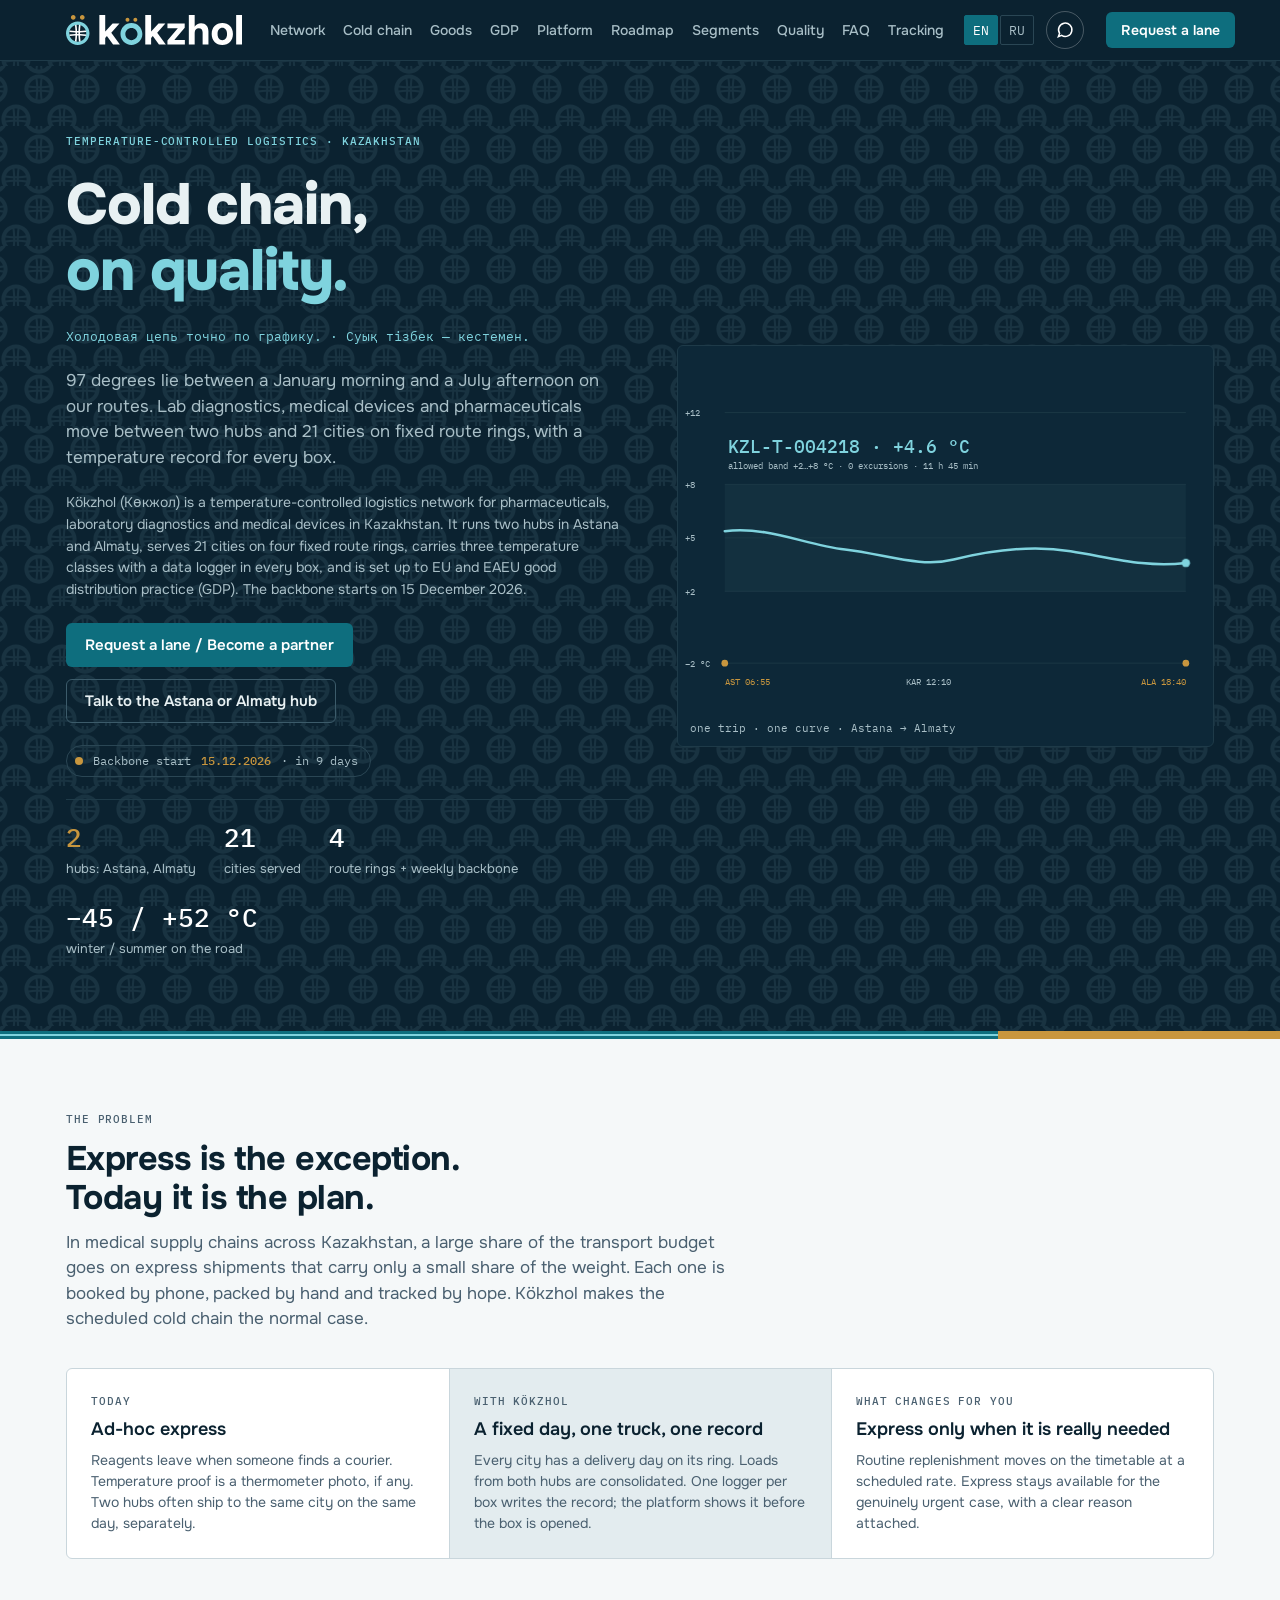
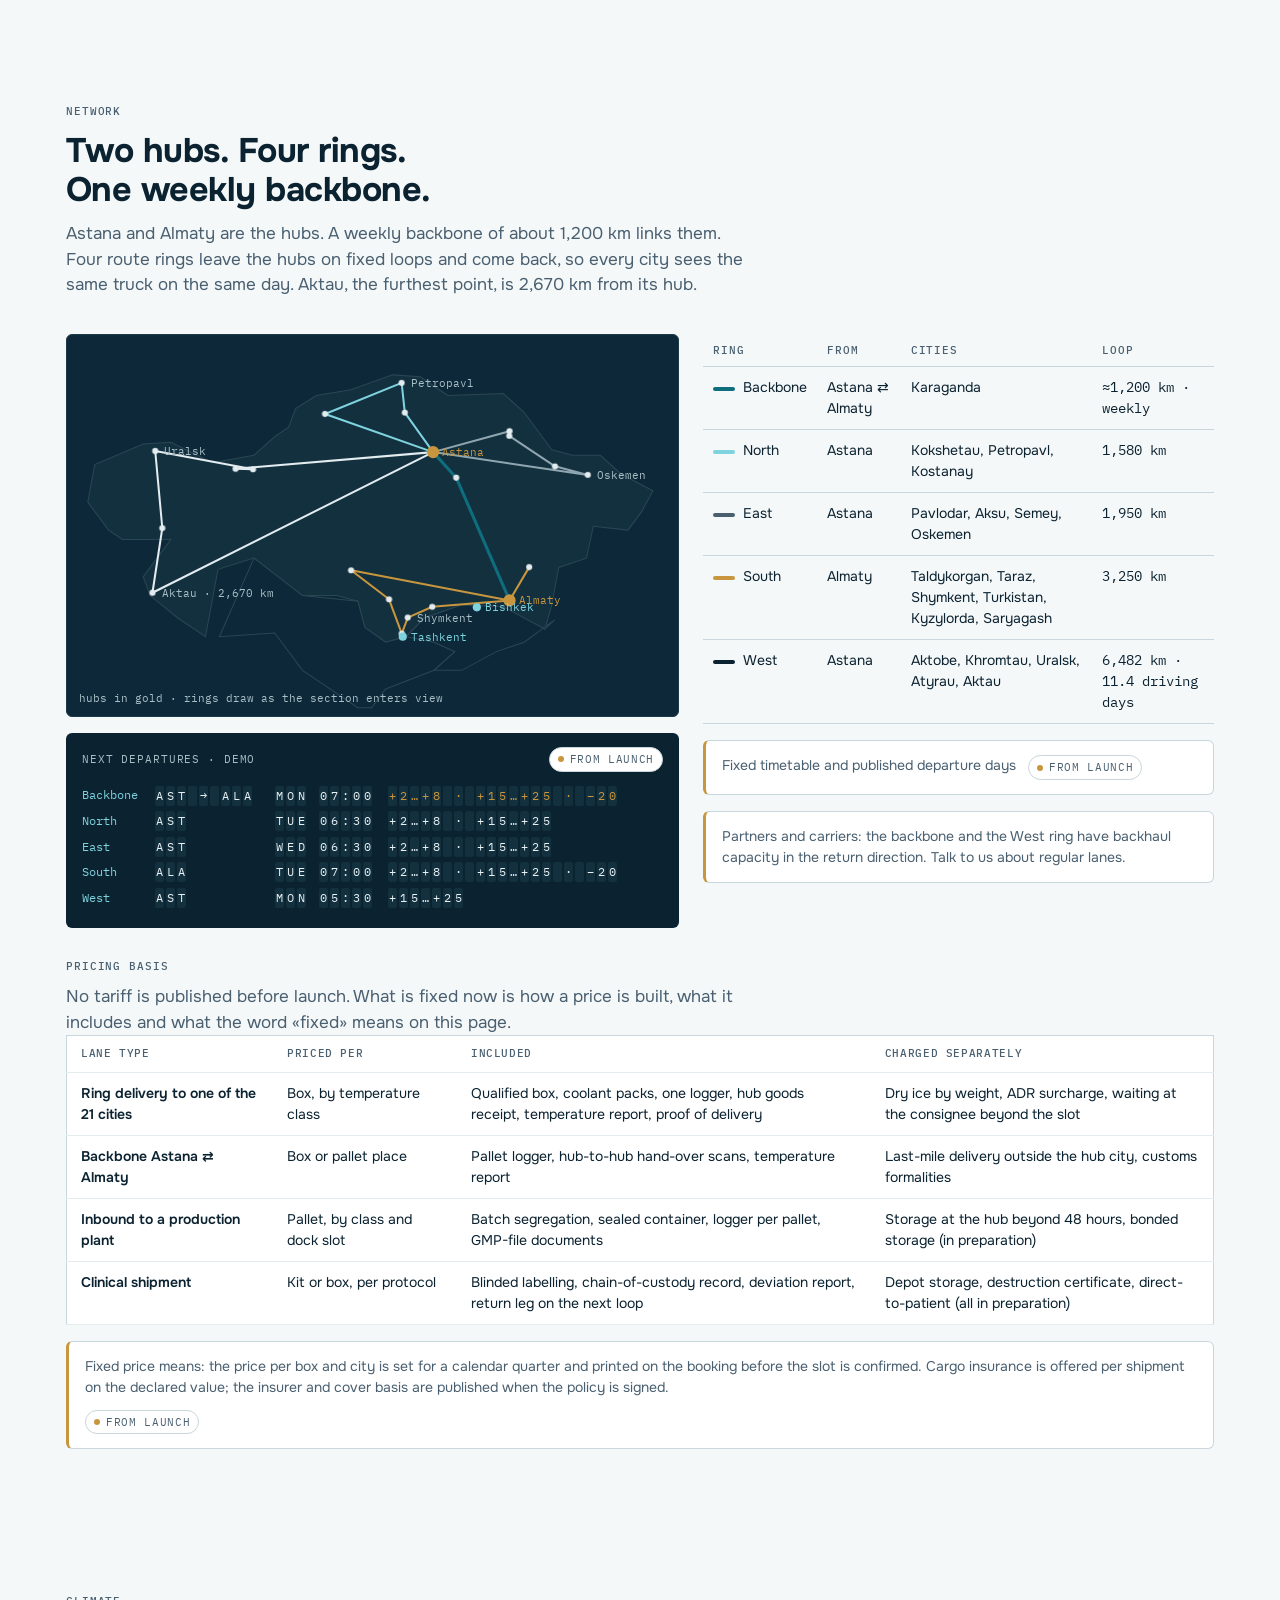
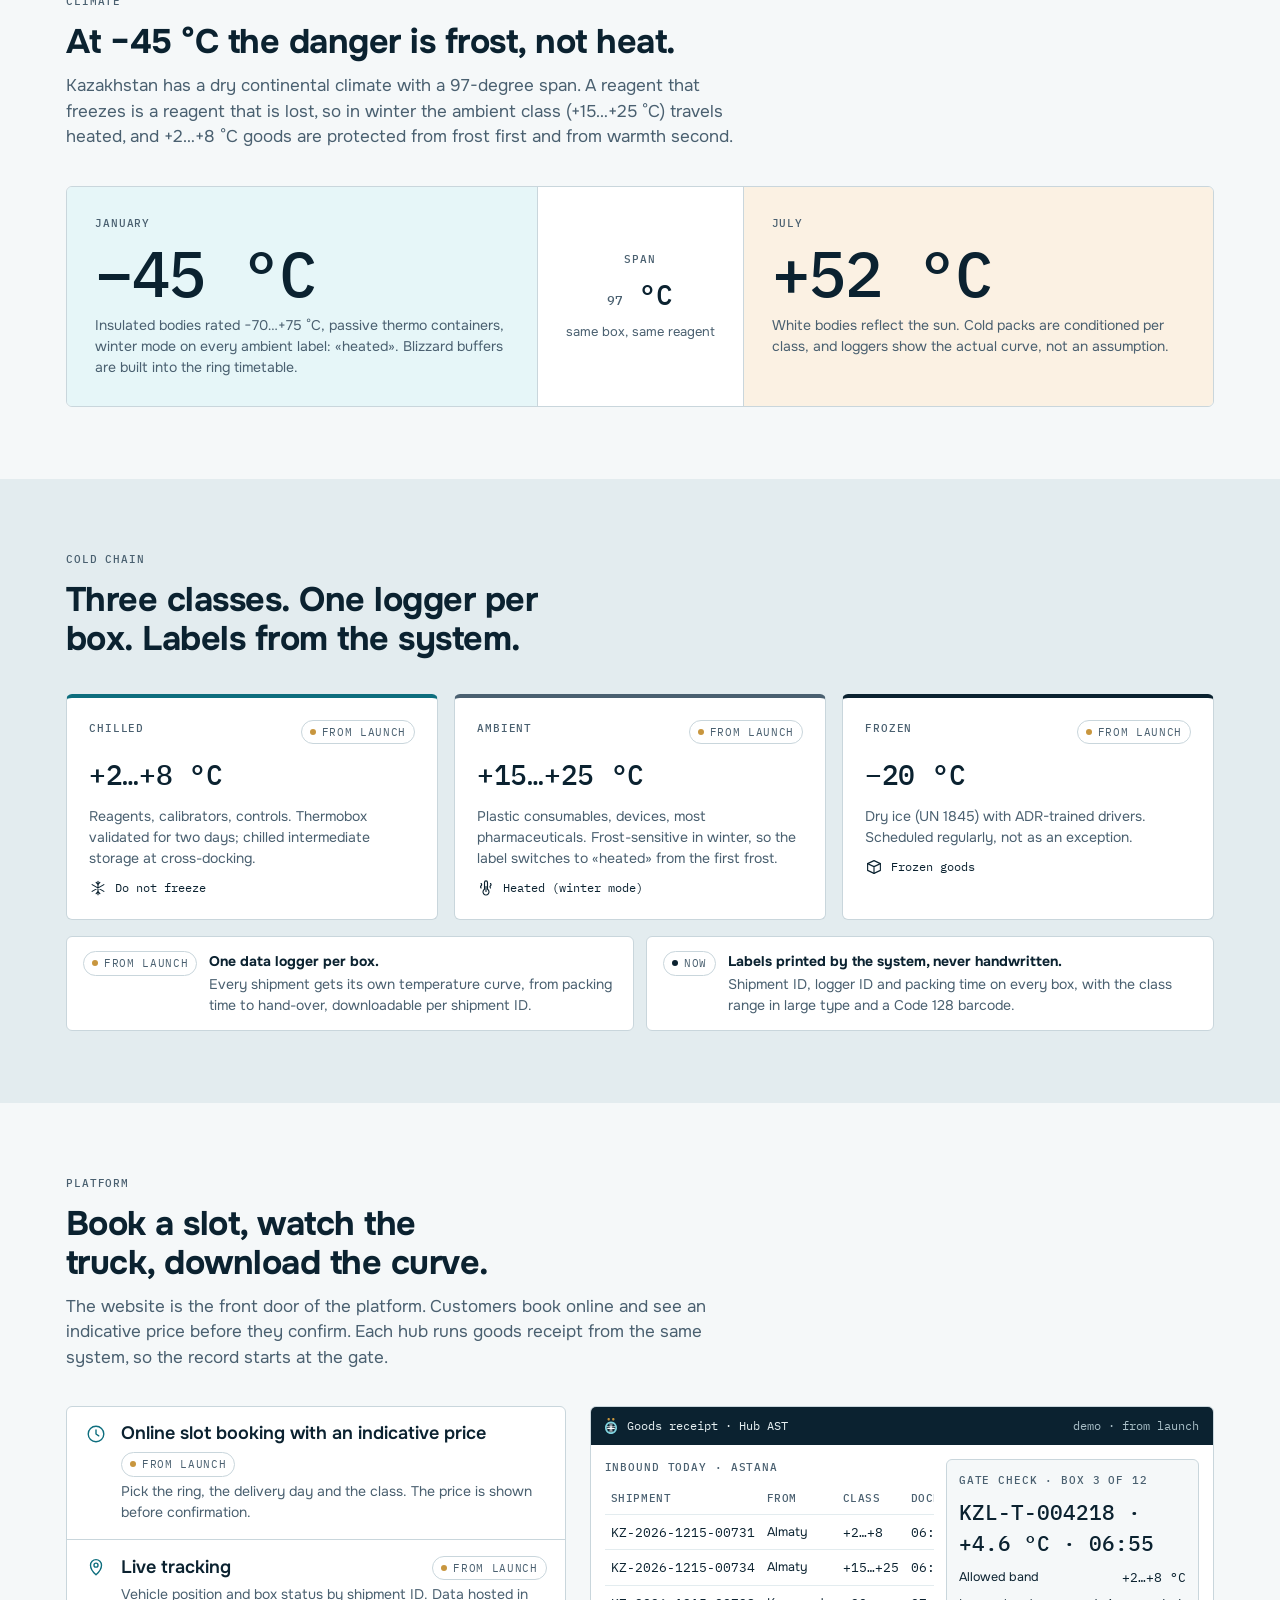
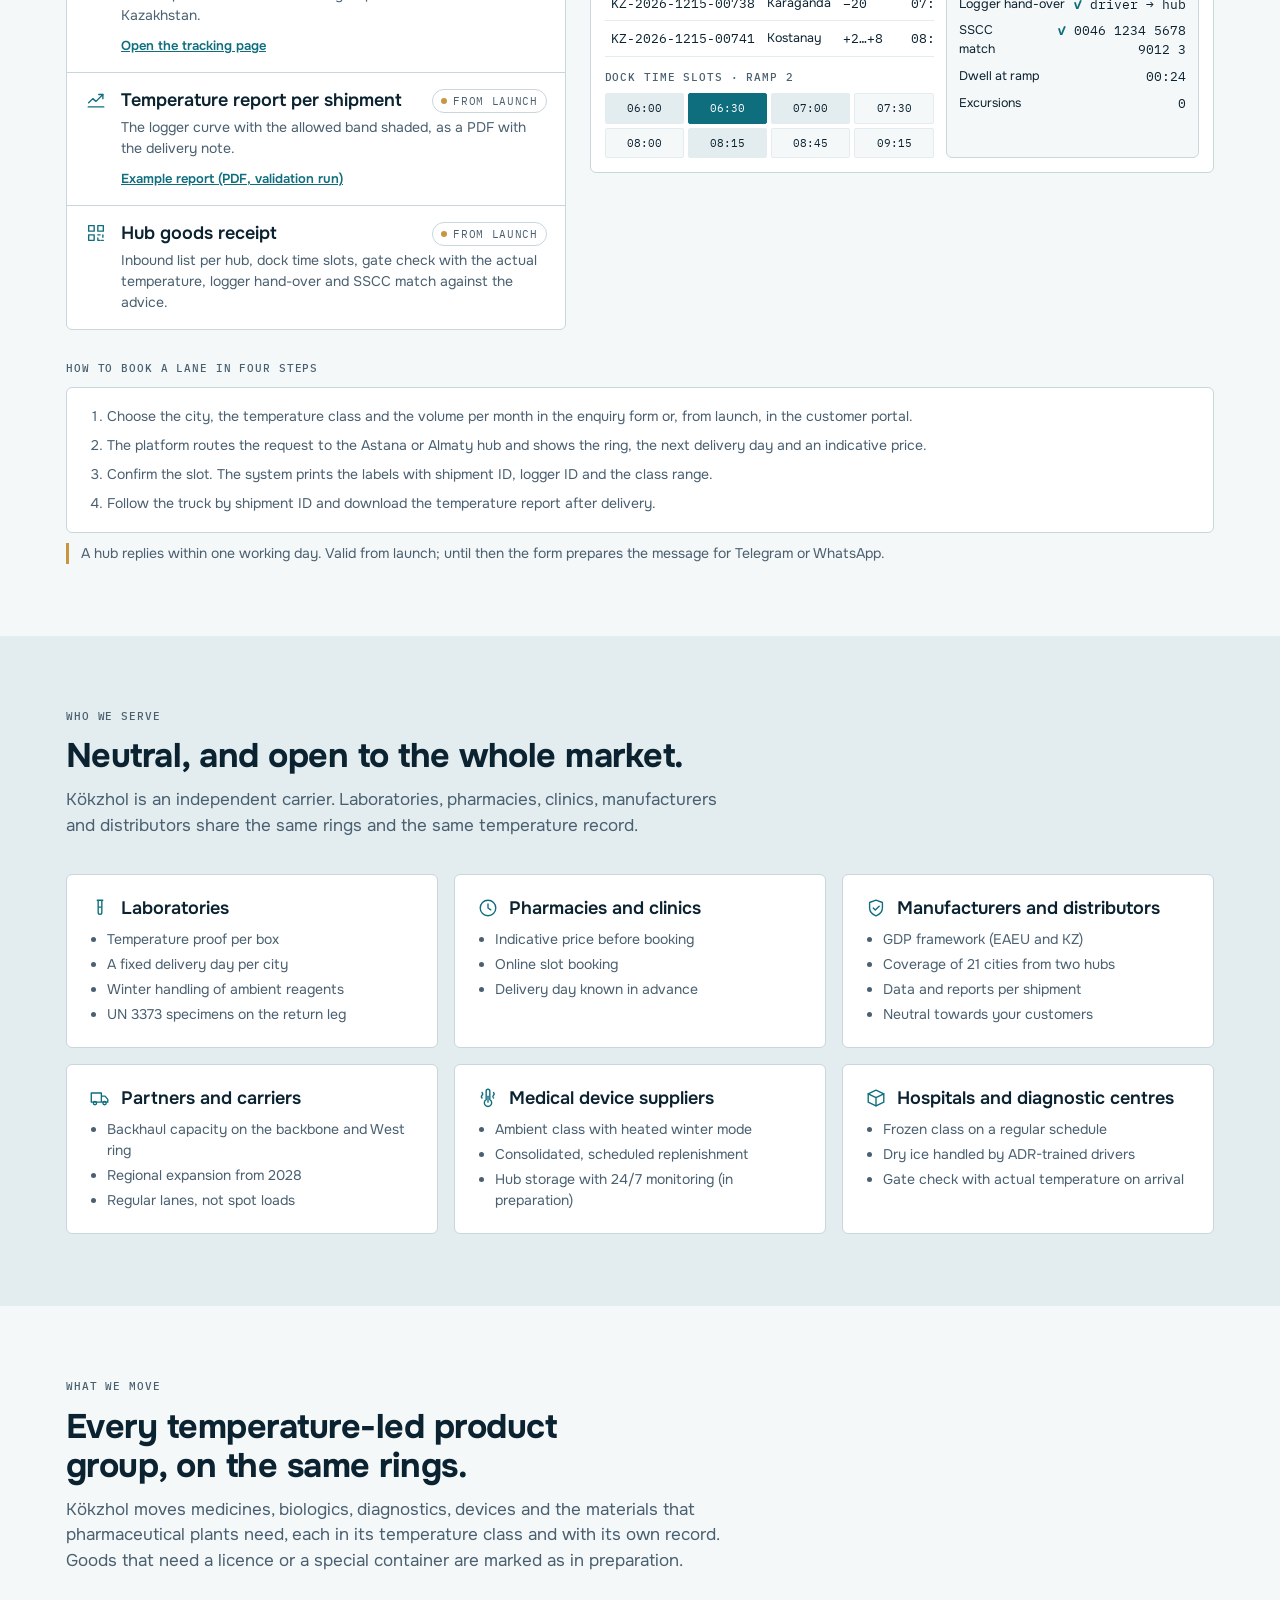
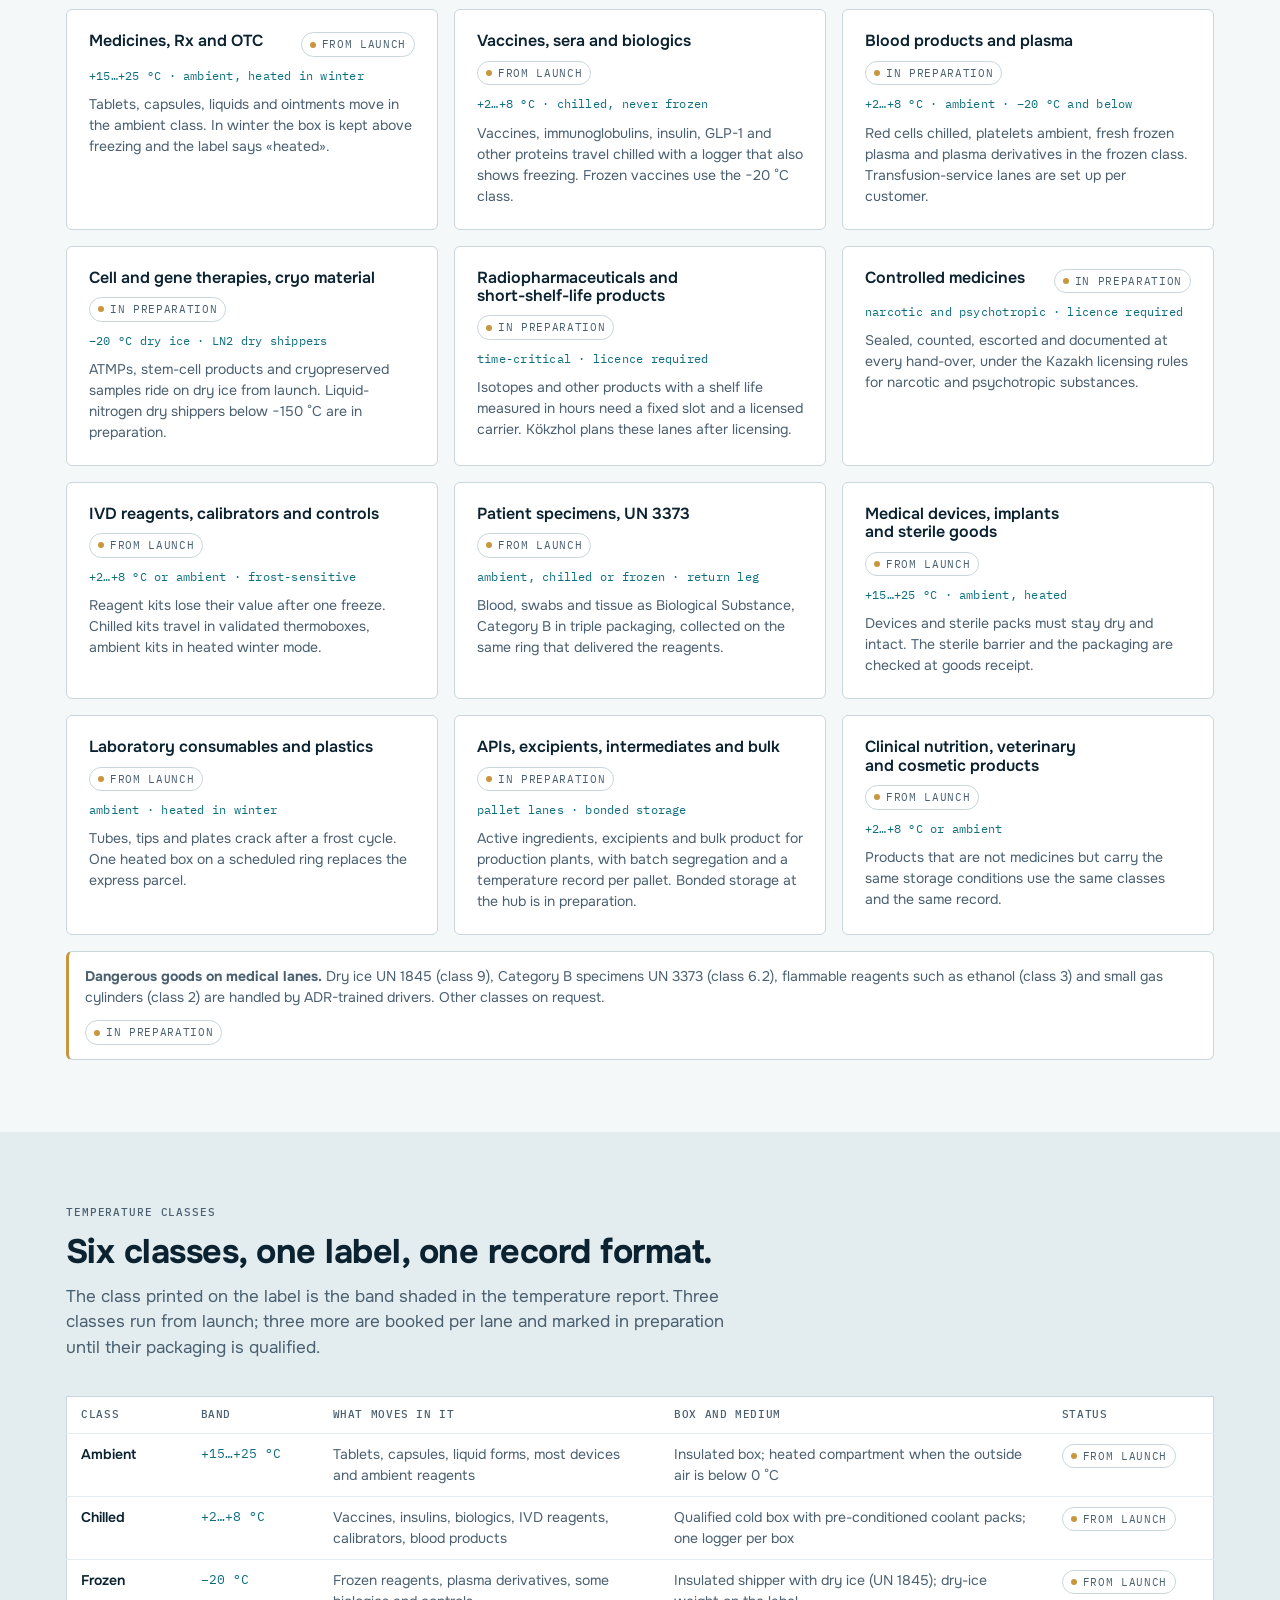
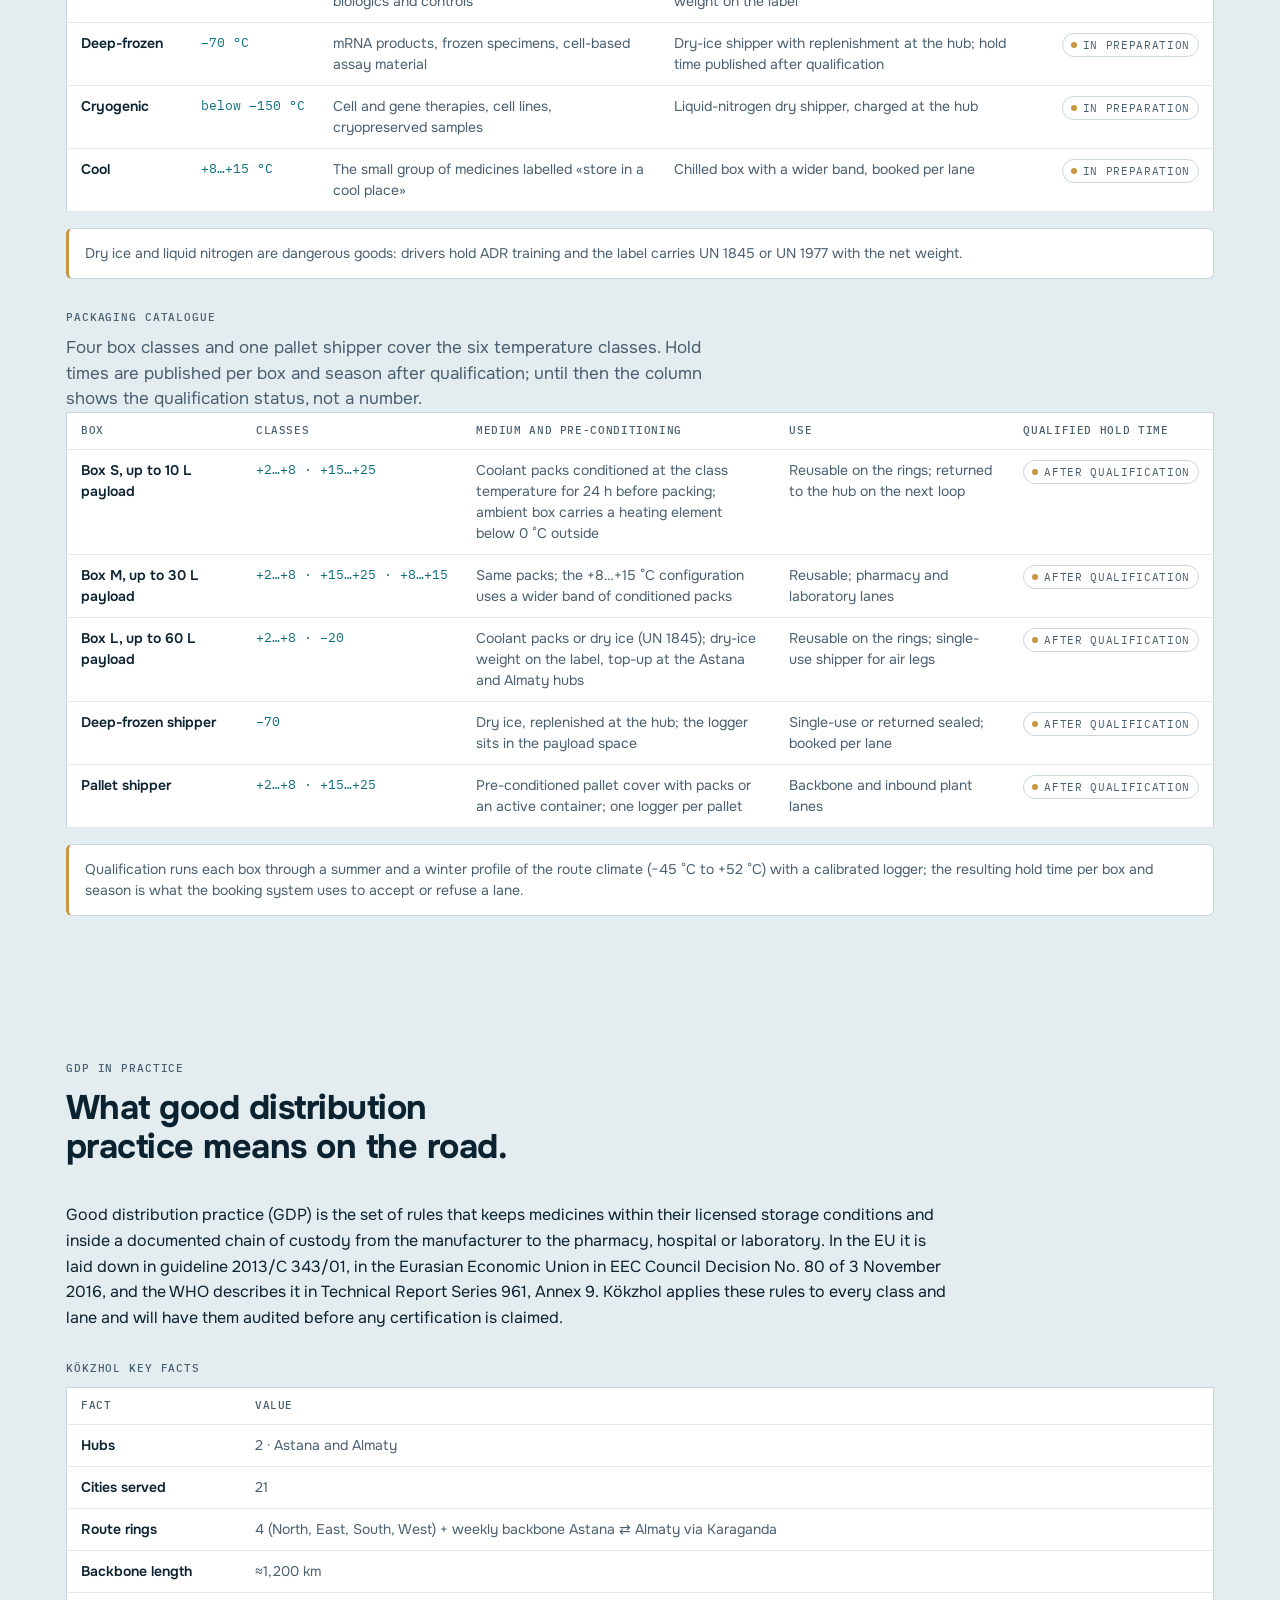
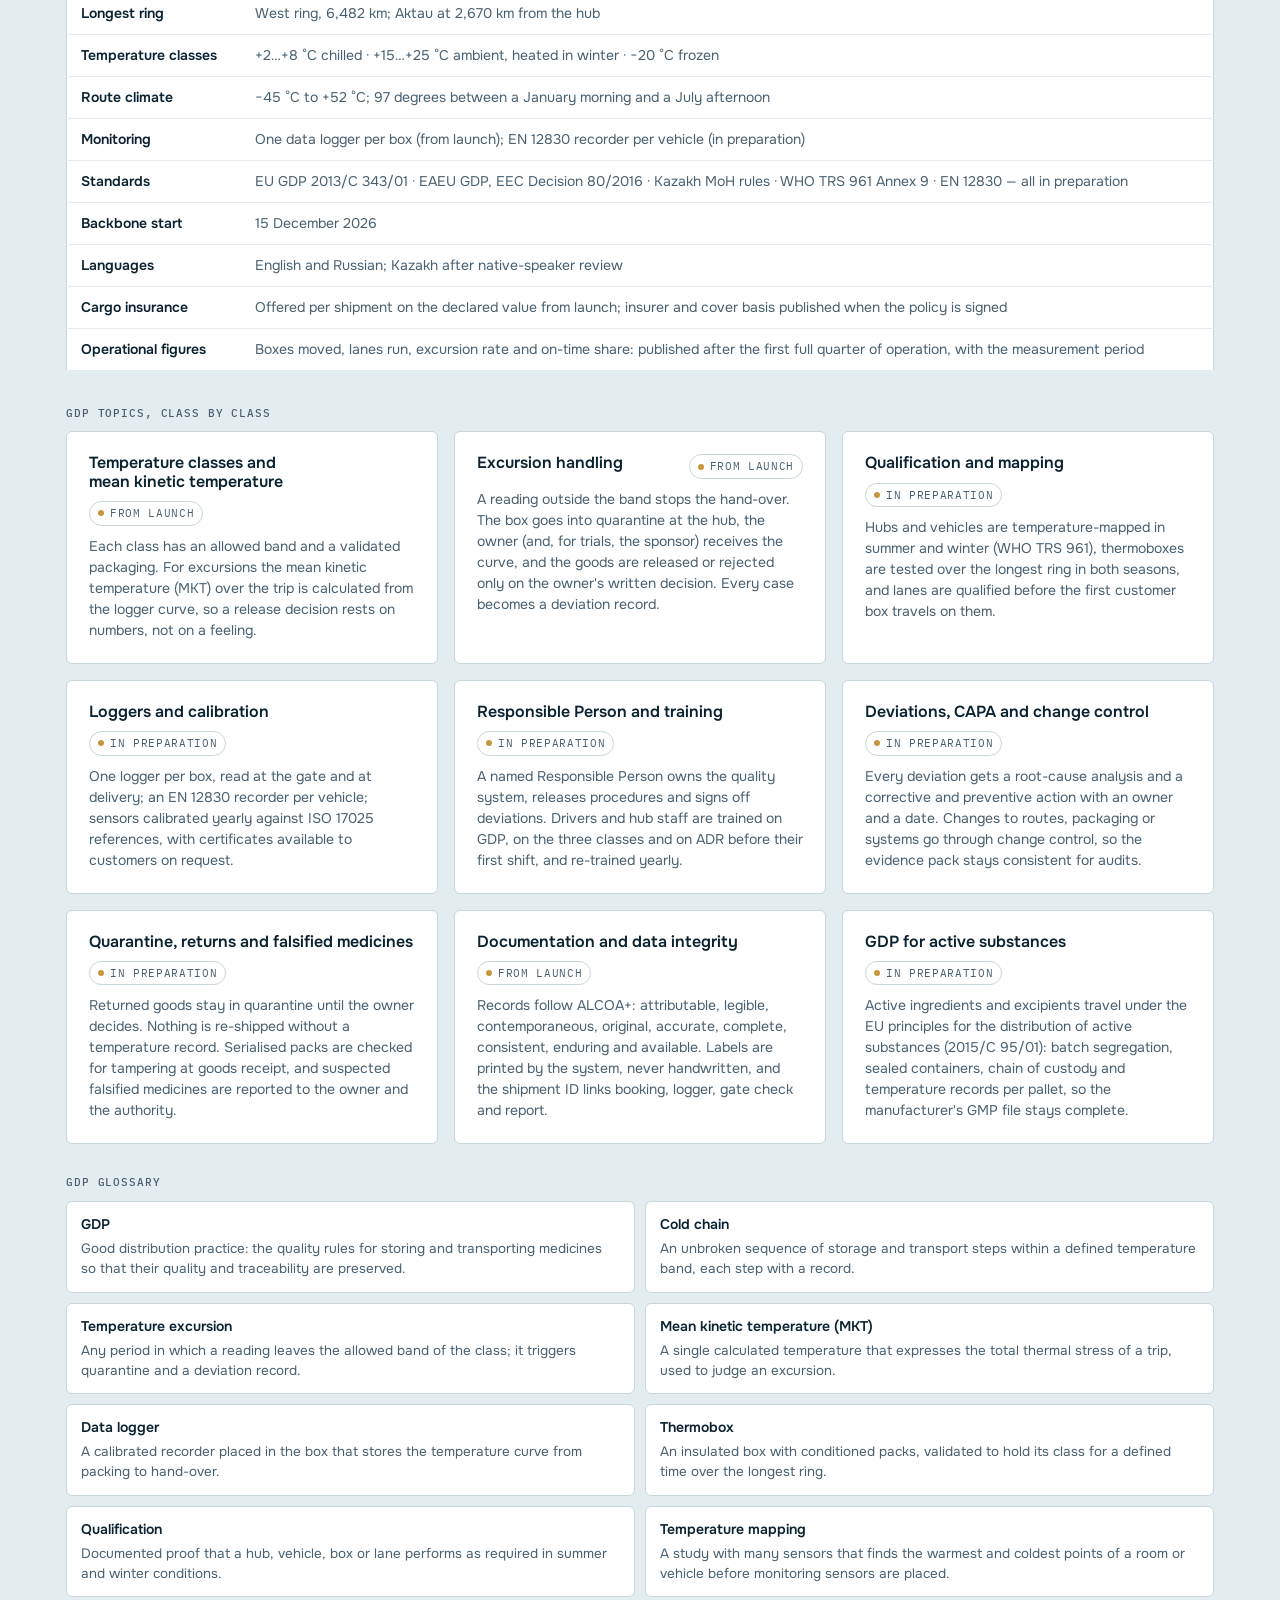
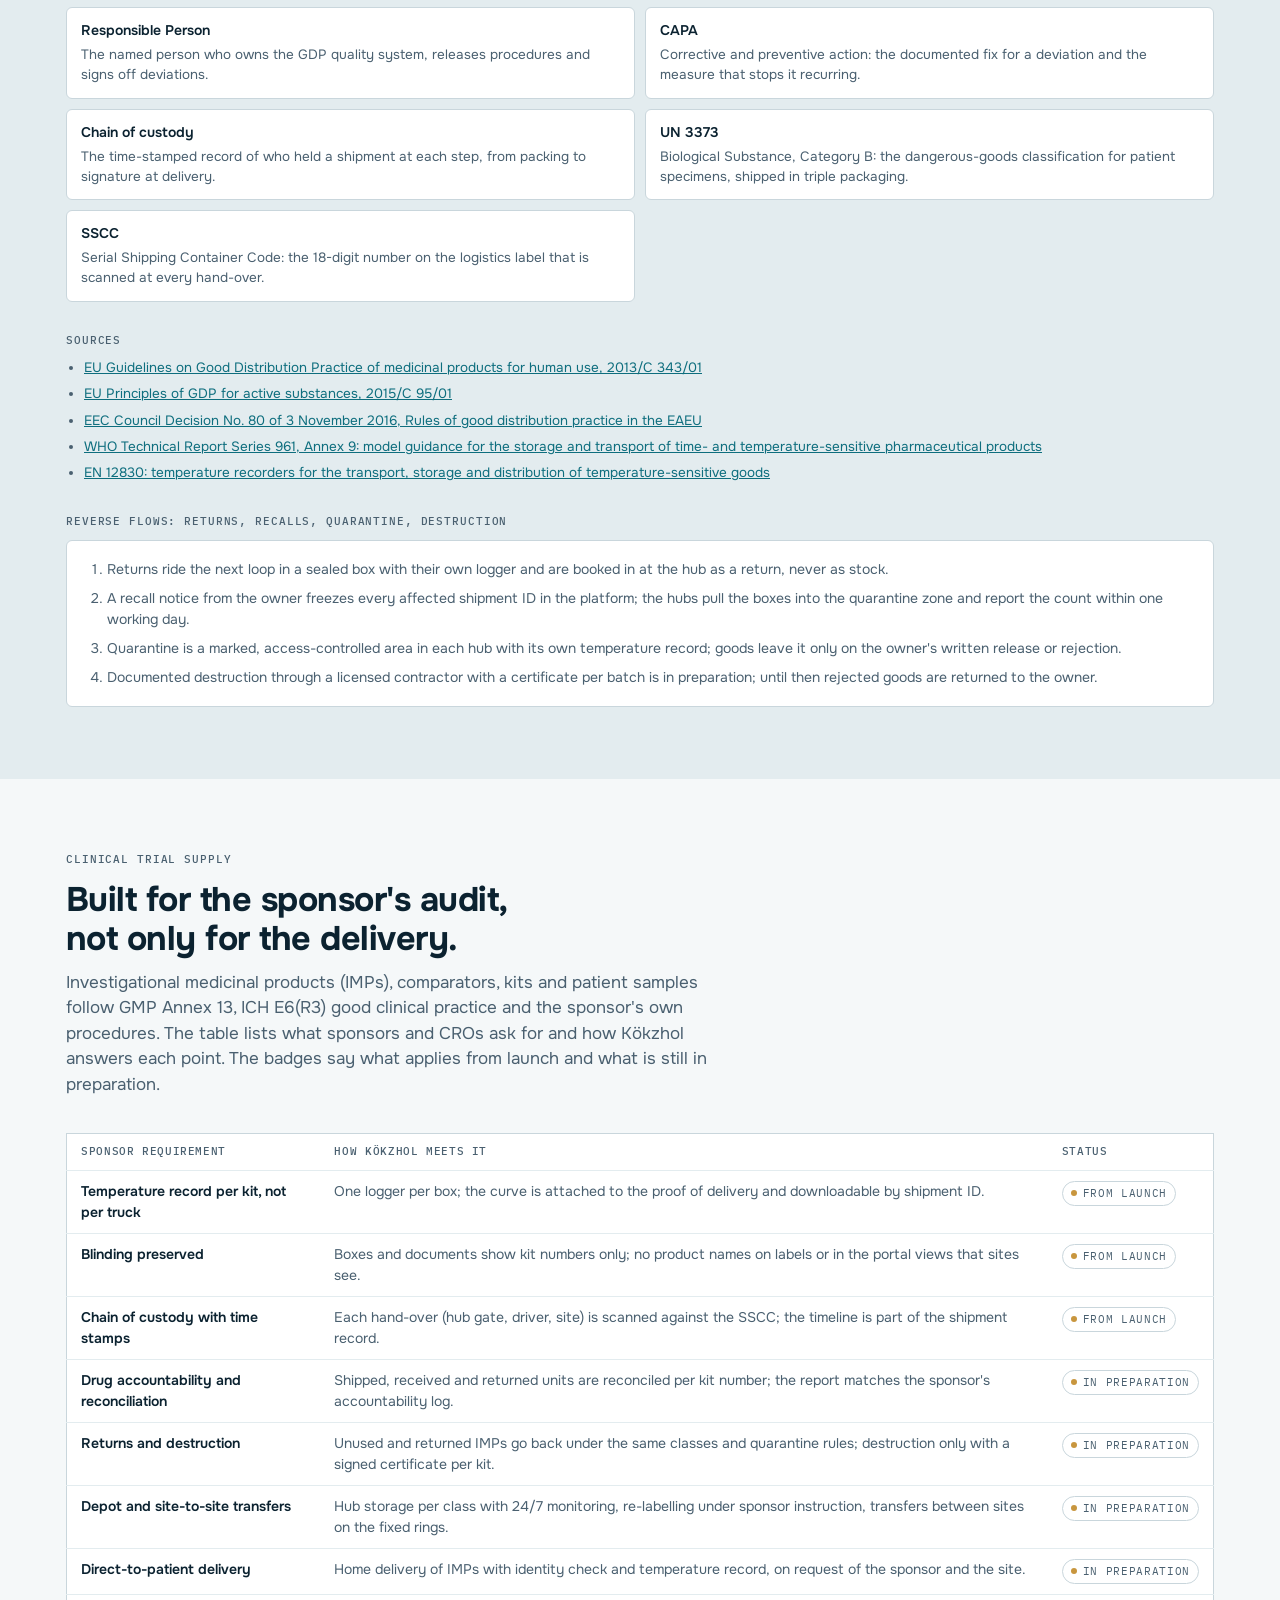
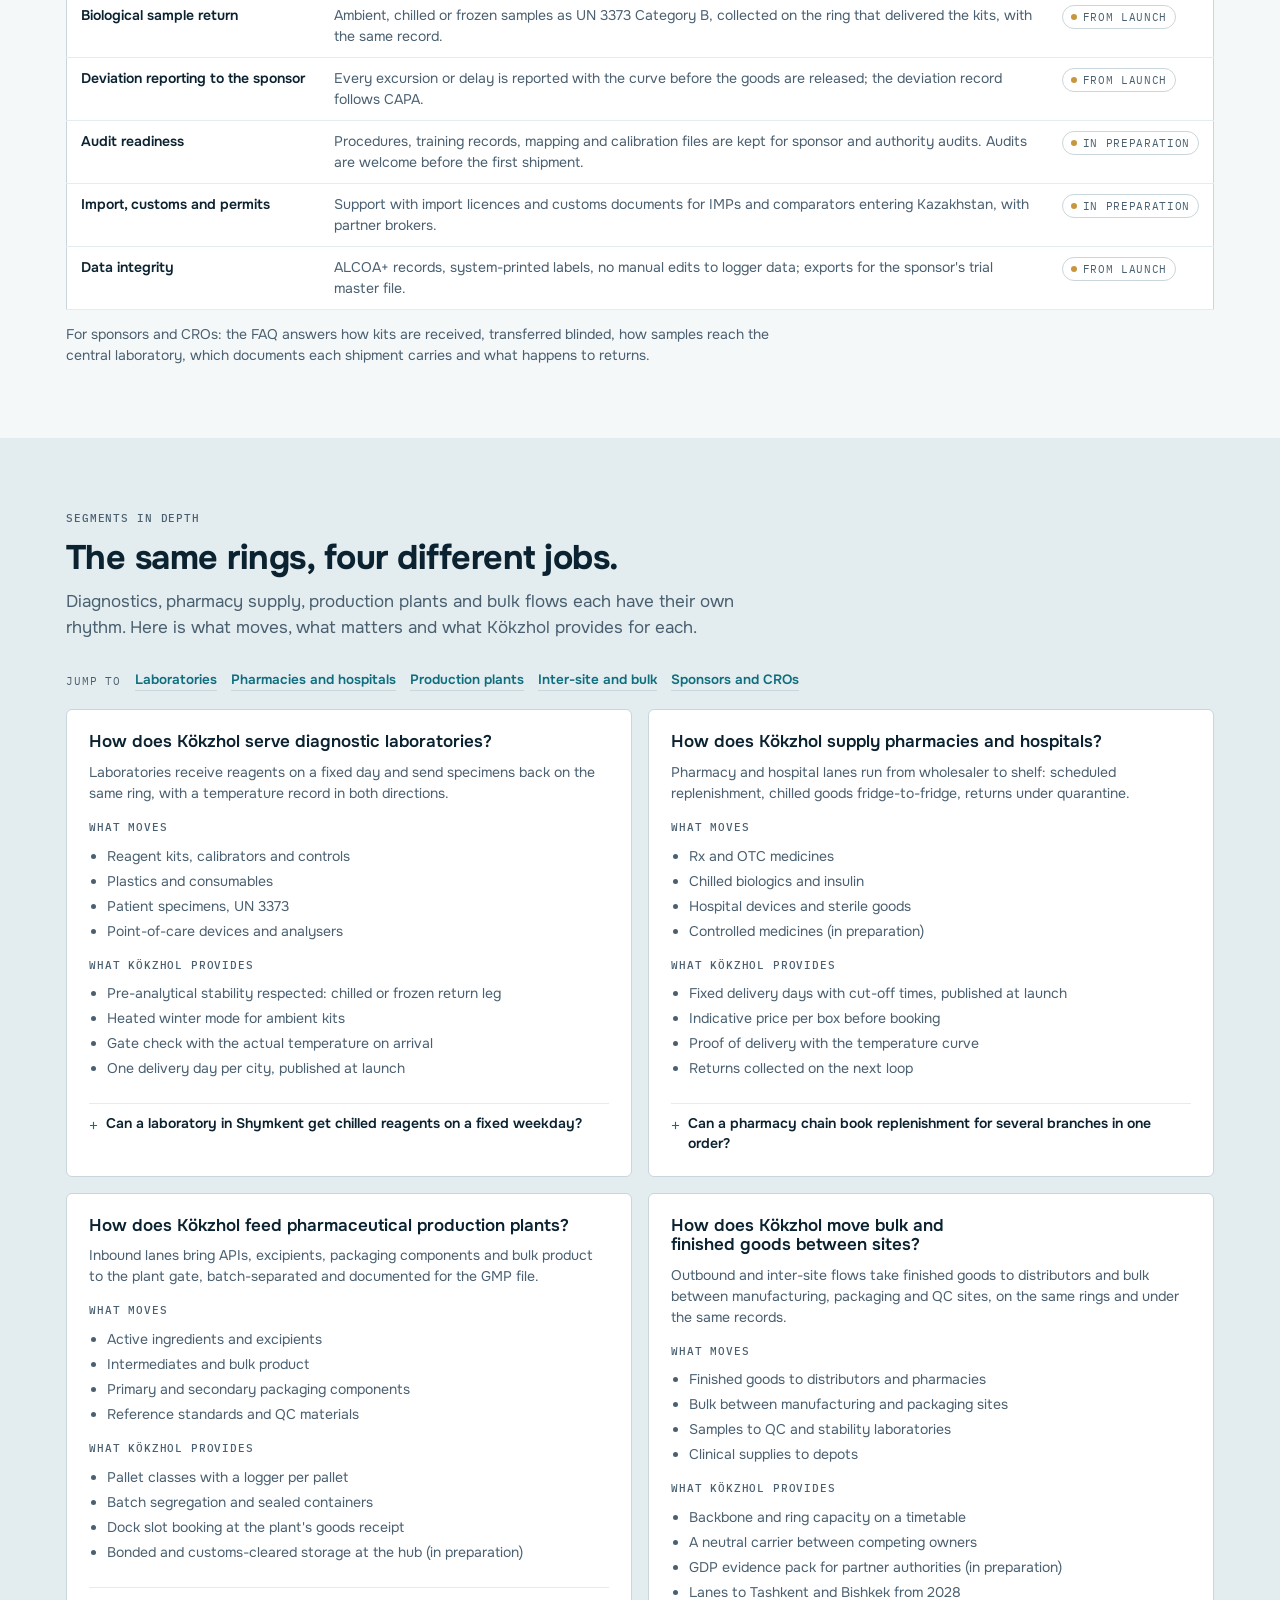
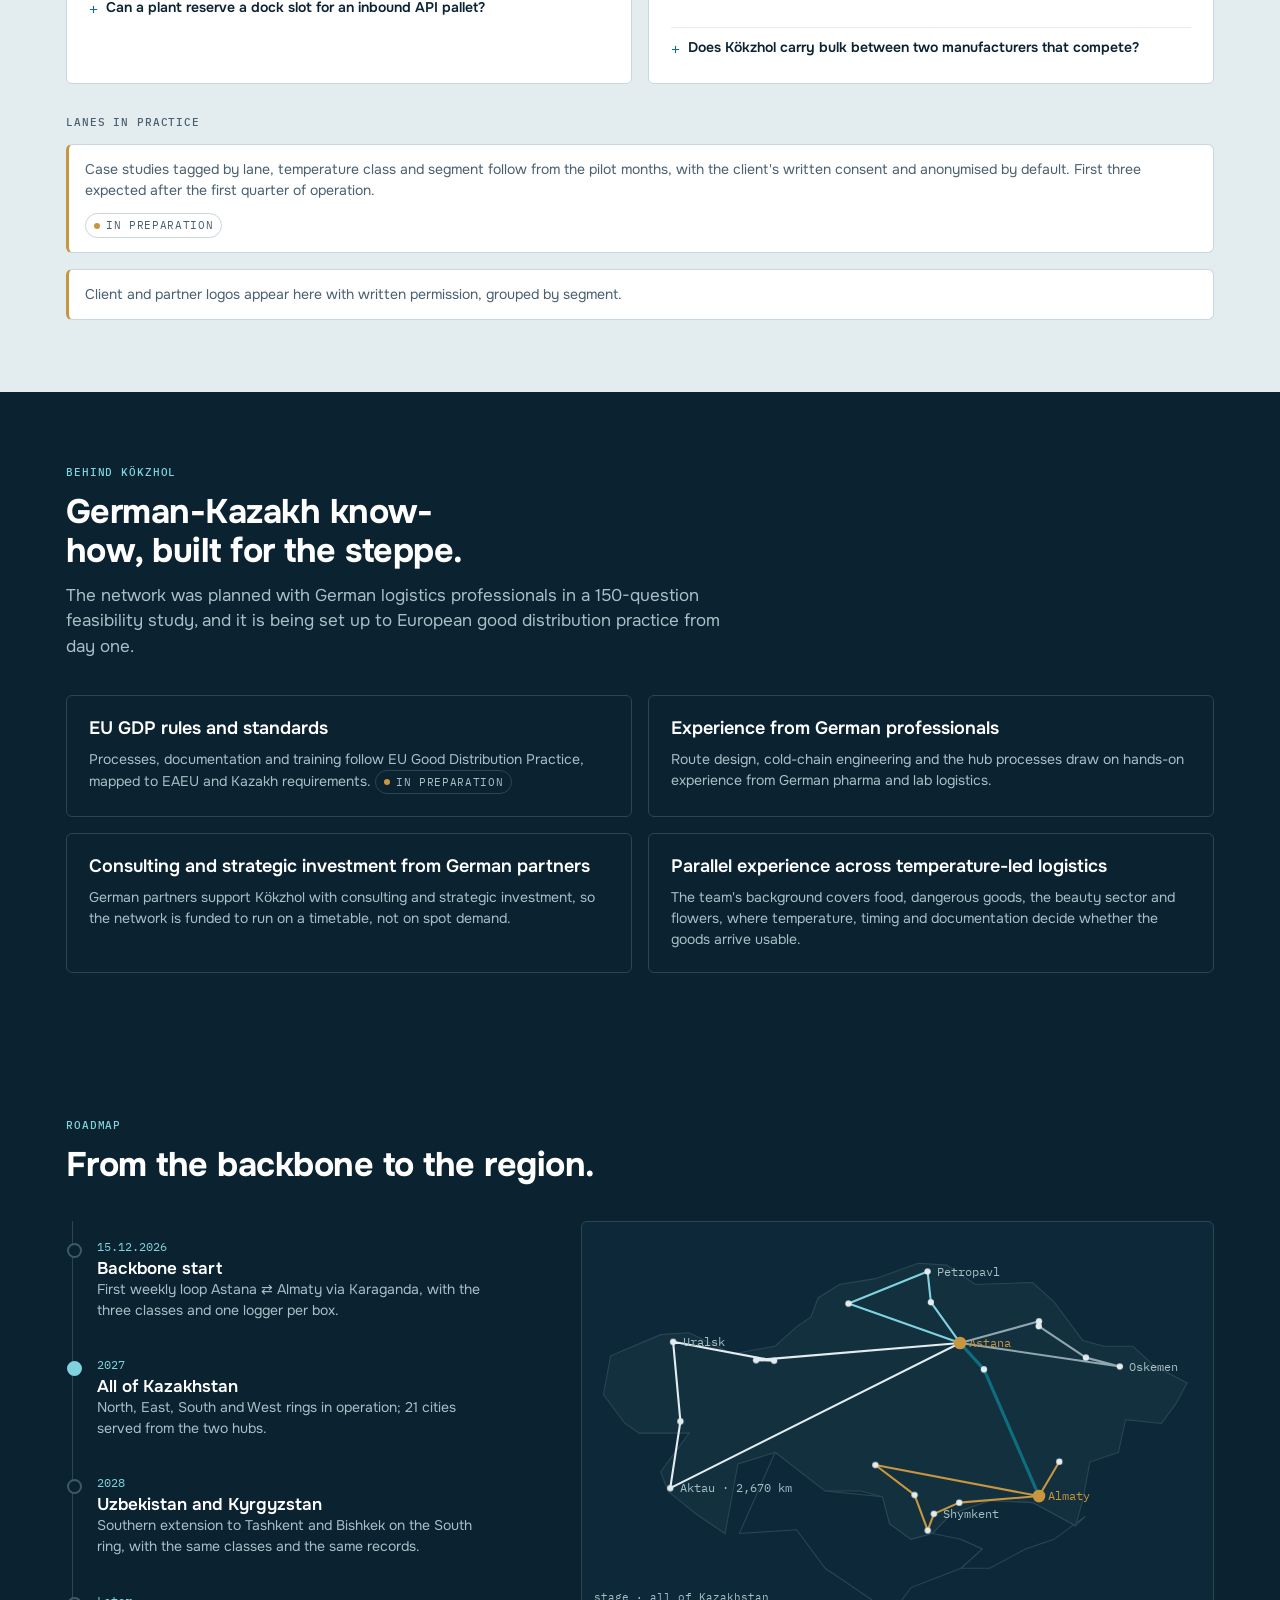
==== commit d5063524: "P2/P3 from competitor review: pricing basis, packaging catalogue, reverse flows, insurance, segment " ====
--- a/b/index.html
+++ b/b/index.html
@@ -339,6 +339,36 @@
 @media (min-width:720px){.nav-wa{display:inline-flex}}
 .msg-send{display:flex;gap:10px;flex-wrap:wrap;margin-top:10px}
 .msg-send .btn{font-size:14px}
+/* p2/p3 layer */
+.pricing{margin-top:28px}
+.pricing-t td{min-width:150px;font-weight:400}
+.pricing-t td:first-child{font-weight:600}
+.pricing-t td:nth-child(2){color:var(--ink)}
+.packs td:first-child{min-width:170px}
+.packs td.tband{font-family:var(--mono);font-size:13px;color:var(--brand);white-space:nowrap}
+.packs td:nth-child(3),.packs td:nth-child(4){color:var(--ink-muted);min-width:200px}
+.jump{display:flex;flex-wrap:wrap;gap:8px 14px;align-items:center;font-size:13.5px;margin:-6px 0 18px}
+.jump span{font-family:var(--mono);font-size:11px;letter-spacing:.08em;text-transform:uppercase;color:var(--ink-muted)}
+.jump a{color:var(--brand);font-weight:600;text-decoration:none;border-bottom:1px solid var(--hairline)}
+.seg .card details.mini{margin-top:14px;border-top:1px solid var(--frost);padding-top:10px}
+.seg .card details.mini summary{cursor:pointer;list-style:none;display:flex;gap:8px;align-items:flex-start}
+.seg .card details.mini summary::-webkit-details-marker{display:none}
+.seg .card details.mini summary::before{content:"+";font-family:var(--mono);color:var(--brand);flex:none}
+.seg .card details.mini[open] summary::before{content:"−"}
+.seg .card details.mini h4{font-family:inherit;font-size:14px;font-weight:600;line-height:1.4;text-transform:none;letter-spacing:0;color:var(--ink);margin:0}
+.seg .card details.mini p{font-size:14px;color:var(--ink-muted);margin:8px 0 0}
+.digest{border-top:1px solid var(--hairline)}
+article.dg{background:var(--white);border:1px solid var(--hairline);border-radius:var(--r-md);padding:18px 20px;display:flex;flex-direction:column;gap:8px}
+article.dg time{font-family:var(--mono);font-size:11.5px;color:var(--gold);letter-spacing:.04em}
+article.dg h3{font-size:16px;margin:0}
+article.dg p{font-size:14px;color:var(--ink-muted);margin:0}
+article.dg a{font-size:13px;color:var(--brand);font-weight:600;text-decoration:none}
+.tender td:first-child{min-width:260px}
+.quality .docs{display:flex;flex-wrap:wrap;gap:8px 22px;font-size:14px;margin:14px 0 0}
+.quality .docs a{color:var(--brand);font-weight:600}
+.hubs a.sample{display:inline-block;font-size:13px;color:var(--brand);font-weight:600;margin-top:4px}
+footer .docs{display:flex;flex-wrap:wrap;gap:8px 22px;font-size:13px;margin:0 0 18px}
+footer .docs a{color:var(--on-ink-muted);text-decoration:none;border-bottom:1px solid var(--ink-line)}
 
 /* ---- variant B motion: CSS + SVG only, one hero motion per section, 2–3 s, then rest ---- */
 .scene-b{aspect-ratio:16/10;background:var(--ink-2)}
@@ -384,7 +414,7 @@
       <img id="logo-img" src="../assets/brand/horizontal-latin-reverse.svg" alt="kökzhol" width="176" height="30">
     </a>
     <nav class="nav-links" aria-label="Sections">
-      <a href="#network" data-i18n="nav.network">Network</a><a href="#coldchain" data-i18n="nav.cold">Cold chain</a><a data-i18n="nav.goods" href="#goods">Goods</a><a href="#gdp">GDP</a><a href="#platform" data-i18n="nav.platform">Platform</a><a href="#roadmap" data-i18n="nav.roadmap">Roadmap</a><a href="#quality" data-i18n="nav.quality">Quality</a><a href="#faq">FAQ</a>
+      <a href="#network" data-i18n="nav.network">Network</a><a href="#coldchain" data-i18n="nav.cold">Cold chain</a><a data-i18n="nav.goods" href="#goods">Goods</a><a href="#gdp">GDP</a><a href="#platform" data-i18n="nav.platform">Platform</a><a href="#roadmap" data-i18n="nav.roadmap">Roadmap</a><a href="#segments" data-i18n="nav.segments">Segments</a><a href="#quality" data-i18n="nav.quality">Quality</a><a href="#faq">FAQ</a><a href="../track/" data-i18n="nav.track">Tracking</a>
     </nav>
     <div class="nav-right">
       <div class="lang" role="group" aria-label="Language">
@@ -499,6 +529,13 @@
         <p class="note" data-i18n="net.partners">Partners and carriers: the backbone and the West ring have backhaul capacity in the return direction. Talk to us about regular lanes.</p>
       </div>
     </div>
+
+    <div class="pricing" id="pricing">
+    <h3 class="sub" data-i18n="pr.h3">Pricing basis</h3>
+    <p class="lede" data-i18n="pr.lede">No tariff is published before launch. What is fixed now is how a price is built, what it includes and what the word «fixed» means on this page.</p>
+    <div class="table-scroll"><table class="facts pricing-t"><thead><tr><th data-i18n="pr.th1">Lane type</th><th data-i18n="pr.th2">Priced per</th><th data-i18n="pr.th3">Included</th><th data-i18n="pr.th4">Charged separately</th></tr></thead><tbody><tr><td data-i18n="pr.1t">Ring delivery to one of the 21 cities</td><td data-i18n="pr.1p">Box, by temperature class</td><td data-i18n="pr.1i">Qualified box, coolant packs, one logger, hub goods receipt, temperature report, proof of delivery</td><td data-i18n="pr.1x">Dry ice by weight, ADR surcharge, waiting at the consignee beyond the slot</td></tr><tr><td data-i18n="pr.2t">Backbone Astana ⇄ Almaty</td><td data-i18n="pr.2p">Box or pallet place</td><td data-i18n="pr.2i">Pallet logger, hub-to-hub hand-over scans, temperature report</td><td data-i18n="pr.2x">Last-mile delivery outside the hub city, customs formalities</td></tr><tr><td data-i18n="pr.3t">Inbound to a production plant</td><td data-i18n="pr.3p">Pallet, by class and dock slot</td><td data-i18n="pr.3i">Batch segregation, sealed container, logger per pallet, GMP-file documents</td><td data-i18n="pr.3x">Storage at the hub beyond 48 hours, bonded storage (in preparation)</td></tr><tr><td data-i18n="pr.4t">Clinical shipment</td><td data-i18n="pr.4p">Kit or box, per protocol</td><td data-i18n="pr.4i">Blinded labelling, chain-of-custody record, deviation report, return leg on the next loop</td><td data-i18n="pr.4x">Depot storage, destruction certificate, direct-to-patient (all in preparation)</td></tr></tbody></table></div>
+    <div class="note"><span data-i18n="pr.fixed">Fixed price means: the price per box and city is set for a calendar quarter and printed on the booking before the slot is confirmed. Cargo insurance is offered per shipment on the declared value; the insurer and cover basis are published when the policy is signed.</span> <span class="badge prep" data-i18n="badge.launch146">from launch</span></div>
+    </div>
   </div>
 </section>
 
@@ -548,7 +585,7 @@
     <div class="layout">
       <div class="feature-list">
         <div class="f"><svg class="icon" viewBox="0 0 24 24" aria-hidden="true"><circle cx="12" cy="12" r="8.5"/><path d="M12 7.5V12l3 2"/></svg><div><div class="top"><h3 data-i18n="pf.f1h">Online slot booking with an indicative price</h3><span class="badge prep" data-i18n="badge.launch6">from launch</span></div><p data-i18n="pf.f1p">Pick the ring, the delivery day and the class. The price is shown before confirmation.</p></div></div>
-        <div class="f"><svg class="icon" viewBox="0 0 24 24" aria-hidden="true"><path d="M12 20.5s-6-5.4-6-10.5a6 6 0 0 1 12 0c0 5.1-6 10.5-6 10.5Z"/><circle cx="12" cy="10" r="2.2"/></svg><div><div class="top"><h3 data-i18n="pf.f2h">Live tracking</h3><span class="badge prep" data-i18n="badge.launch7">from launch</span></div><p data-i18n="pf.f2p">Vehicle position and box status by shipment ID. Data hosted in Kazakhstan.</p></div></div>
+        <div class="f"><svg class="icon" viewBox="0 0 24 24" aria-hidden="true"><path d="M12 20.5s-6-5.4-6-10.5a6 6 0 0 1 12 0c0 5.1-6 10.5-6 10.5Z"/><circle cx="12" cy="10" r="2.2"/></svg><div><div class="top"><h3 data-i18n="pf.f2h">Live tracking</h3><span class="badge prep" data-i18n="badge.launch7">from launch</span></div><p data-i18n="pf.f2p">Vehicle position and box status by shipment ID. Data hosted in Kazakhstan.</p> <a class="sample" href="../track/" data-i18n="pf.track">Open the tracking page</a></div></div>
         <div class="f"><svg class="icon" viewBox="0 0 24 24" aria-hidden="true"><path d="M3.5 19.5h17M4 15l4.5-4.5 3.5 3 7.5-7.5"/><path d="M15 6h4.5v4.5"/></svg><div><div class="top"><h3 data-i18n="pf.f3h">Temperature report per shipment</h3><span class="badge prep" data-i18n="badge.launch8">from launch</span></div><p data-i18n="pf.f3p">The logger curve with the allowed band shaded, as a PDF with the delivery note.</p> <a class="sample" href="../assets/temp-report-sample.pdf" data-i18n="pf.sample">Example report (PDF, validation run)</a></div></div>
         <div class="f"><svg class="icon" viewBox="0 0 24 24" aria-hidden="true"><path d="M4 4h6v6H4zM14 4h6v6h-6zM4 14h6v6H4zM14 14h2.5M19.5 14v2.5M14 17.5V20h2.5M18 20h2"/></svg><div><div class="top"><h3 data-i18n="pf.f4h">Hub goods receipt</h3><span class="badge prep" data-i18n="badge.launch9">from launch</span></div><p data-i18n="pf.f4p">Inbound list per hub, dock time slots, gate check with the actual temperature, logger hand-over and SSCC match against the advice.</p></div></div>
       </div>
@@ -643,6 +680,11 @@
     </div>
     <div class="table-scroll"><table class="facts temps-t"><thead><tr><th data-i18n="tp.th1">Class</th><th data-i18n="tp.th2">Band</th><th data-i18n="tp.th3">What moves in it</th><th data-i18n="tp.th4">Box and medium</th><th data-i18n="tp.th5">Status</th></tr></thead><tbody><tr><td><span data-i18n="tp.1c">Ambient</span></td><td class="tband">+15…+25&nbsp;°C</td><td data-i18n="tp.1g">Tablets, capsules, liquid forms, most devices and ambient reagents</td><td data-i18n="tp.1b">Insulated box; heated compartment when the outside air is below 0&nbsp;°C</td><td><span class="badge prep" data-i18n="badge.launch123">from launch</span></td></tr><tr><td><span data-i18n="tp.2c">Chilled</span></td><td class="tband">+2…+8&nbsp;°C</td><td data-i18n="tp.2g">Vaccines, insulins, biologics, IVD reagents, calibrators, blood products</td><td data-i18n="tp.2b">Qualified cold box with pre-conditioned coolant packs; one logger per box</td><td><span class="badge prep" data-i18n="badge.launch124">from launch</span></td></tr><tr><td><span data-i18n="tp.3c">Frozen</span></td><td class="tband">−20&nbsp;°C</td><td data-i18n="tp.3g">Frozen reagents, plasma derivatives, some biologics and controls</td><td data-i18n="tp.3b">Insulated shipper with dry ice (UN 1845); dry-ice weight on the label</td><td><span class="badge prep" data-i18n="badge.launch125">from launch</span></td></tr><tr><td><span data-i18n="tp.4c">Deep-frozen</span></td><td class="tband">−70&nbsp;°C</td><td data-i18n="tp.4g">mRNA products, frozen specimens, cell-based assay material</td><td data-i18n="tp.4b">Dry-ice shipper with replenishment at the hub; hold time published after qualification</td><td><span class="badge prep" data-i18n="badge.prep126">in preparation</span></td></tr><tr><td><span data-i18n="tp.5c">Cryogenic</span></td><td class="tband">below −150&nbsp;°C</td><td data-i18n="tp.5g">Cell and gene therapies, cell lines, cryopreserved samples</td><td data-i18n="tp.5b">Liquid-nitrogen dry shipper, charged at the hub</td><td><span class="badge prep" data-i18n="badge.prep127">in preparation</span></td></tr><tr><td><span data-i18n="tp.6c">Cool</span></td><td class="tband">+8…+15&nbsp;°C</td><td data-i18n="tp.6g">The small group of medicines labelled «store in a cool place»</td><td data-i18n="tp.6b">Chilled box with a wider band, booked per lane</td><td><span class="badge prep" data-i18n="badge.prep128">in preparation</span></td></tr></tbody></table></div>
     <div class="note"><span data-i18n="tp.note">Dry ice and liquid nitrogen are dangerous goods: drivers hold ADR training and the label carries UN 1845 or UN 1977 with the net weight.</span></div>
+
+    <h3 class="sub" data-i18n="pk.h3">Packaging catalogue</h3>
+    <p class="lede" data-i18n="pk.lede">Four box classes and one pallet shipper cover the six temperature classes. Hold times are published per box and season after qualification; until then the column shows the qualification status, not a number.</p>
+    <div class="table-scroll"><table class="facts packs"><thead><tr><th data-i18n="pk.th1">Box</th><th data-i18n="pk.th2">Classes</th><th data-i18n="pk.th3">Medium and pre-conditioning</th><th data-i18n="pk.th4">Use</th><th data-i18n="pk.th5">Qualified hold time</th></tr></thead><tbody><tr><td data-i18n="pk.1b">Box S, up to 10 L payload</td><td class="tband">+2…+8 · +15…+25</td><td data-i18n="pk.1m">Coolant packs conditioned at the class temperature for 24 h before packing; ambient box carries a heating element below 0&nbsp;°C outside</td><td data-i18n="pk.1u">Reusable on the rings; returned to the hub on the next loop</td><td><span class="badge prep" data-i18n="pk.hold1">after qualification</span></td></tr><tr><td data-i18n="pk.2b">Box M, up to 30 L payload</td><td class="tband">+2…+8 · +15…+25 · +8…+15</td><td data-i18n="pk.2m">Same packs; the +8…+15&nbsp;°C configuration uses a wider band of conditioned packs</td><td data-i18n="pk.2u">Reusable; pharmacy and laboratory lanes</td><td><span class="badge prep" data-i18n="pk.hold2">after qualification</span></td></tr><tr><td data-i18n="pk.3b">Box L, up to 60 L payload</td><td class="tband">+2…+8 · −20</td><td data-i18n="pk.3m">Coolant packs or dry ice (UN 1845); dry-ice weight on the label, top-up at the Astana and Almaty hubs</td><td data-i18n="pk.3u">Reusable on the rings; single-use shipper for air legs</td><td><span class="badge prep" data-i18n="pk.hold3">after qualification</span></td></tr><tr><td data-i18n="pk.4b">Deep-frozen shipper</td><td class="tband">−70</td><td data-i18n="pk.4m">Dry ice, replenished at the hub; the logger sits in the payload space</td><td data-i18n="pk.4u">Single-use or returned sealed; booked per lane</td><td><span class="badge prep" data-i18n="pk.hold4">after qualification</span></td></tr><tr><td data-i18n="pk.5b">Pallet shipper</td><td class="tband">+2…+8 · +15…+25</td><td data-i18n="pk.5m">Pre-conditioned pallet cover with packs or an active container; one logger per pallet</td><td data-i18n="pk.5u">Backbone and inbound plant lanes</td><td><span class="badge prep" data-i18n="pk.hold5">after qualification</span></td></tr></tbody></table></div>
+    <div class="note"><span data-i18n="pk.note">Qualification runs each box through a summer and a winter profile of the route climate (−45&nbsp;°C to +52&nbsp;°C) with a calibrated logger; the resulting hold time per box and season is what the booking system uses to accept or refuse a lane.</span></div>
   </div>
 </section>
 
@@ -655,7 +697,7 @@
     </div>
     <p class="def" data-i18n="gd.def">Good distribution practice (GDP) is the set of rules that keeps medicines within their licensed storage conditions and inside a documented chain of custody from the manufacturer to the pharmacy, hospital or laboratory. In the EU it is laid down in guideline 2013/C 343/01, in the Eurasian Economic Union in EEC Council Decision No. 80 of 3 November 2016, and the WHO describes it in Technical Report Series 961, Annex 9. Kökzhol applies these rules to every class and lane and will have them audited before any certification is claimed.</p>
     <h3 class="sub" data-i18n="gd.factsh">Kökzhol key facts</h3>
-    <div class="table-scroll"><table class="facts"><thead><tr><th data-i18n="gd.th1">Fact</th><th data-i18n="gd.th2">Value</th></tr></thead><tbody data-i18n="gd.facts"><tr><td>Hubs</td><td>2 · Astana and Almaty</td></tr><tr><td>Cities served</td><td>21</td></tr><tr><td>Route rings</td><td>4 (North, East, South, West) + weekly backbone Astana ⇄ Almaty via Karaganda</td></tr><tr><td>Backbone length</td><td>≈1,200 km</td></tr><tr><td>Longest ring</td><td>West ring, 6,482 km; Aktau at 2,670 km from the hub</td></tr><tr><td>Temperature classes</td><td>+2…+8&nbsp;°C chilled · +15…+25&nbsp;°C ambient, heated in winter · −20&nbsp;°C frozen</td></tr><tr><td>Route climate</td><td>−45&nbsp;°C to +52&nbsp;°C; 97 degrees between a January morning and a July afternoon</td></tr><tr><td>Monitoring</td><td>One data logger per box (from launch); EN 12830 recorder per vehicle (in preparation)</td></tr><tr><td>Standards</td><td>EU GDP 2013/C 343/01 · EAEU GDP, EEC Decision 80/2016 · Kazakh MoH rules · WHO TRS 961 Annex 9 · EN 12830 — all in preparation</td></tr><tr><td>Backbone start</td><td>15 December 2026</td></tr><tr><td>Languages</td><td>English and Russian; Kazakh after native-speaker review</td></tr></tbody></table></div>
+    <div class="table-scroll"><table class="facts"><thead><tr><th data-i18n="gd.th1">Fact</th><th data-i18n="gd.th2">Value</th></tr></thead><tbody data-i18n="gd.facts"><tr><td>Hubs</td><td>2 · Astana and Almaty</td></tr><tr><td>Cities served</td><td>21</td></tr><tr><td>Route rings</td><td>4 (North, East, South, West) + weekly backbone Astana ⇄ Almaty via Karaganda</td></tr><tr><td>Backbone length</td><td>≈1,200 km</td></tr><tr><td>Longest ring</td><td>West ring, 6,482 km; Aktau at 2,670 km from the hub</td></tr><tr><td>Temperature classes</td><td>+2…+8&nbsp;°C chilled · +15…+25&nbsp;°C ambient, heated in winter · −20&nbsp;°C frozen</td></tr><tr><td>Route climate</td><td>−45&nbsp;°C to +52&nbsp;°C; 97 degrees between a January morning and a July afternoon</td></tr><tr><td>Monitoring</td><td>One data logger per box (from launch); EN 12830 recorder per vehicle (in preparation)</td></tr><tr><td>Standards</td><td>EU GDP 2013/C 343/01 · EAEU GDP, EEC Decision 80/2016 · Kazakh MoH rules · WHO TRS 961 Annex 9 · EN 12830 — all in preparation</td></tr><tr><td>Backbone start</td><td>15 December 2026</td></tr><tr><td>Languages</td><td>English and Russian; Kazakh after native-speaker review</td></tr><tr><td>Cargo insurance</td><td>Offered per shipment on the declared value from launch; insurer and cover basis published when the policy is signed</td></tr><tr><td>Operational figures</td><td>Boxes moved, lanes run, excursion rate and on-time share: published after the first full quarter of operation, with the measurement period</td></tr></tbody></table></div>
     <h3 style="margin-top:36px" class="sub" data-i18n="gd.topich">GDP topics, class by class</h3>
     <div class="grid grid-3" style="margin-top:0">
       <div class="card"><div class="top"><h3 data-i18n="gd.t1h">Temperature classes and mean kinetic temperature</h3><span class="badge prep" data-i18n="badge.launch114">from launch</span></div><p data-i18n="gd.t1p">Each class has an allowed band and a validated packaging. For excursions the mean kinetic temperature (MKT) over the trip is calculated from the logger curve, so a release decision rests on numbers, not on a feeling.</p></div>
@@ -672,6 +714,9 @@
     <dl class="gloss" data-i18n="gd.gloss"><div><dt>GDP</dt><dd>Good distribution practice: the quality rules for storing and transporting medicines so that their quality and traceability are preserved.</dd></div><div><dt>Cold chain</dt><dd>An unbroken sequence of storage and transport steps within a defined temperature band, each step with a record.</dd></div><div><dt>Temperature excursion</dt><dd>Any period in which a reading leaves the allowed band of the class; it triggers quarantine and a deviation record.</dd></div><div><dt>Mean kinetic temperature (MKT)</dt><dd>A single calculated temperature that expresses the total thermal stress of a trip, used to judge an excursion.</dd></div><div><dt>Data logger</dt><dd>A calibrated recorder placed in the box that stores the temperature curve from packing to hand-over.</dd></div><div><dt>Thermobox</dt><dd>An insulated box with conditioned packs, validated to hold its class for a defined time over the longest ring.</dd></div><div><dt>Qualification</dt><dd>Documented proof that a hub, vehicle, box or lane performs as required in summer and winter conditions.</dd></div><div><dt>Temperature mapping</dt><dd>A study with many sensors that finds the warmest and coldest points of a room or vehicle before monitoring sensors are placed.</dd></div><div><dt>Responsible Person</dt><dd>The named person who owns the GDP quality system, releases procedures and signs off deviations.</dd></div><div><dt>CAPA</dt><dd>Corrective and preventive action: the documented fix for a deviation and the measure that stops it recurring.</dd></div><div><dt>Chain of custody</dt><dd>The time-stamped record of who held a shipment at each step, from packing to signature at delivery.</dd></div><div><dt>UN 3373</dt><dd>Biological Substance, Category B: the dangerous-goods classification for patient specimens, shipped in triple packaging.</dd></div><div><dt>SSCC</dt><dd>Serial Shipping Container Code: the 18-digit number on the logistics label that is scanned at every hand-over.</dd></div></dl>
     <h3 class="sub" data-i18n="gd.srch">Sources</h3>
     <ul class="sources" data-i18n="gd.src"><li><a href="https://eur-lex.europa.eu/legal-content/EN/TXT/?uri=CELEX:52013XC1123(01)" rel="noopener" target="_blank">EU Guidelines on Good Distribution Practice of medicinal products for human use, 2013/C 343/01</a></li><li><a href="https://eur-lex.europa.eu/legal-content/EN/TXT/?uri=CELEX:52015XC0321(01)" rel="noopener" target="_blank">EU Principles of GDP for active substances, 2015/C 95/01</a></li><li><a href="https://eec.eaeunion.org/" rel="noopener" target="_blank">EEC Council Decision No. 80 of 3 November 2016, Rules of good distribution practice in the EAEU</a></li><li><a href="https://iris.who.int/" rel="noopener" target="_blank">WHO Technical Report Series 961, Annex 9: model guidance for the storage and transport of time- and temperature-sensitive pharmaceutical products</a></li><li><a href="https://www.cencenelec.eu/" rel="noopener" target="_blank">EN 12830: temperature recorders for the transport, storage and distribution of temperature-sensitive goods</a></li></ul>
+
+    <h3 class="sub" data-i18n="rv.h3">Reverse flows: returns, recalls, quarantine, destruction</h3>
+    <ol class="howto" data-i18n="rv.list"><li>Returns ride the next loop in a sealed box with their own logger and are booked in at the hub as a return, never as stock.</li><li>A recall notice from the owner freezes every affected shipment ID in the platform; the hubs pull the boxes into the quarantine zone and report the count within one working day.</li><li>Quarantine is a marked, access-controlled area in each hub with its own temperature record; goods leave it only on the owner's written release or rejection.</li><li>Documented destruction through a licensed contractor with a certificate per batch is in preparation; until then rejected goods are returned to the owner.</li></ol>
   </div>
 </section>
 
@@ -696,12 +741,17 @@
       <h2 data-i18n="sg.h2">The same rings, four different jobs.</h2>
       <p class="lede" data-i18n="sg.lede">Diagnostics, pharmacy supply, production plants and bulk flows each have their own rhythm. Here is what moves, what matters and what Kökzhol provides for each.</p>
     </div>
+    <nav class="jump" aria-label="Segments"><span data-i18n="sg.jump">Jump to</span><a href="#labs" data-i18n="sg.j1">Laboratories</a><a href="#pharmacies" data-i18n="sg.j2">Pharmacies and hospitals</a><a href="#plants" data-i18n="sg.j3">Production plants</a><a href="#intersite" data-i18n="sg.j4">Inter-site and bulk</a><a href="#trials" data-i18n="sg.j5">Sponsors and CROs</a></nav>
     <div class="grid grid-2">
-      <div class="card"><h3 data-i18n="sg.1q">How does Kökzhol serve diagnostic laboratories?</h3><p data-i18n="sg.1a">Laboratories receive reagents on a fixed day and send specimens back on the same ring, with a temperature record in both directions.</p><h4 data-i18n="sg.moves1">What moves</h4><ul data-i18n="sg.1m"><li>Reagent kits, calibrators and controls</li><li>Plastics and consumables</li><li>Patient specimens, UN 3373</li><li>Point-of-care devices and analysers</li></ul><h4 data-i18n="sg.gives1">What Kökzhol provides</h4><ul data-i18n="sg.1p"><li>Pre-analytical stability respected: chilled or frozen return leg</li><li>Heated winter mode for ambient kits</li><li>Gate check with the actual temperature on arrival</li><li>One delivery day per city, published at launch</li></ul></div>
-      <div class="card"><h3 data-i18n="sg.2q">How does Kökzhol supply pharmacies and hospitals?</h3><p data-i18n="sg.2a">Pharmacy and hospital lanes run from wholesaler to shelf: scheduled replenishment, chilled goods fridge-to-fridge, returns under quarantine.</p><h4 data-i18n="sg.moves2">What moves</h4><ul data-i18n="sg.2m"><li>Rx and OTC medicines</li><li>Chilled biologics and insulin</li><li>Hospital devices and sterile goods</li><li>Controlled medicines (in preparation)</li></ul><h4 data-i18n="sg.gives2">What Kökzhol provides</h4><ul data-i18n="sg.2p"><li>Fixed delivery days with cut-off times, published at launch</li><li>Indicative price per box before booking</li><li>Proof of delivery with the temperature curve</li><li>Returns collected on the next loop</li></ul></div>
-      <div class="card"><h3 data-i18n="sg.3q">How does Kökzhol feed pharmaceutical production plants?</h3><p data-i18n="sg.3a">Inbound lanes bring APIs, excipients, packaging components and bulk product to the plant gate, batch-separated and documented for the GMP file.</p><h4 data-i18n="sg.moves3">What moves</h4><ul data-i18n="sg.3m"><li>Active ingredients and excipients</li><li>Intermediates and bulk product</li><li>Primary and secondary packaging components</li><li>Reference standards and QC materials</li></ul><h4 data-i18n="sg.gives3">What Kökzhol provides</h4><ul data-i18n="sg.3p"><li>Pallet classes with a logger per pallet</li><li>Batch segregation and sealed containers</li><li>Dock slot booking at the plant's goods receipt</li><li>Bonded and customs-cleared storage at the hub (in preparation)</li></ul></div>
-      <div class="card"><h3 data-i18n="sg.4q">How does Kökzhol move bulk and finished goods between sites?</h3><p data-i18n="sg.4a">Outbound and inter-site flows take finished goods to distributors and bulk between manufacturing, packaging and QC sites, on the same rings and under the same records.</p><h4 data-i18n="sg.moves4">What moves</h4><ul data-i18n="sg.4m"><li>Finished goods to distributors and pharmacies</li><li>Bulk between manufacturing and packaging sites</li><li>Samples to QC and stability laboratories</li><li>Clinical supplies to depots</li></ul><h4 data-i18n="sg.gives4">What Kökzhol provides</h4><ul data-i18n="sg.4p"><li>Backbone and ring capacity on a timetable</li><li>A neutral carrier between competing owners</li><li>GDP evidence pack for partner authorities (in preparation)</li><li>Lanes to Tashkent and Bishkek from 2028</li></ul></div>
-    </div>
+      <div class="card" id="labs"><h3 data-i18n="sg.1q">How does Kökzhol serve diagnostic laboratories?</h3><p data-i18n="sg.1a">Laboratories receive reagents on a fixed day and send specimens back on the same ring, with a temperature record in both directions.</p><h4 data-i18n="sg.moves1">What moves</h4><ul data-i18n="sg.1m"><li>Reagent kits, calibrators and controls</li><li>Plastics and consumables</li><li>Patient specimens, UN 3373</li><li>Point-of-care devices and analysers</li></ul><h4 data-i18n="sg.gives1">What Kökzhol provides</h4><ul data-i18n="sg.1p"><li>Pre-analytical stability respected: chilled or frozen return leg</li><li>Heated winter mode for ambient kits</li><li>Gate check with the actual temperature on arrival</li><li>One delivery day per city, published at launch</li></ul><details class="mini" id="faq-seg-1"><summary><h4 data-i18n="sg.1fq">Can a laboratory in Shymkent get chilled reagents on a fixed weekday?</h4></summary><p data-i18n="sg.1fa">Yes, from launch. Shymkent is on the South ring out of the Almaty hub, so it has one published delivery day per loop. Reagents travel in the +2…+8&nbsp;°C class with a logger in the box, and the specimens for the return leg are collected on the same visit as UN 3373.</p></details></div>
+      <div class="card" id="pharmacies"><h3 data-i18n="sg.2q">How does Kökzhol supply pharmacies and hospitals?</h3><p data-i18n="sg.2a">Pharmacy and hospital lanes run from wholesaler to shelf: scheduled replenishment, chilled goods fridge-to-fridge, returns under quarantine.</p><h4 data-i18n="sg.moves2">What moves</h4><ul data-i18n="sg.2m"><li>Rx and OTC medicines</li><li>Chilled biologics and insulin</li><li>Hospital devices and sterile goods</li><li>Controlled medicines (in preparation)</li></ul><h4 data-i18n="sg.gives2">What Kökzhol provides</h4><ul data-i18n="sg.2p"><li>Fixed delivery days with cut-off times, published at launch</li><li>Indicative price per box before booking</li><li>Proof of delivery with the temperature curve</li><li>Returns collected on the next loop</li></ul><details class="mini" id="faq-seg-2"><summary><h4 data-i18n="sg.2fq">Can a pharmacy chain book replenishment for several branches in one order?</h4></summary><p data-i18n="sg.2fa">Yes, from launch. One booking lists the branches, their cities and the class per box; the platform splits it by ring and delivery day and returns one indicative price per box. Each branch signs its own proof of delivery, and the chain receives one temperature report per box in the portal.</p></details></div>
+      <div class="card" id="plants"><h3 data-i18n="sg.3q">How does Kökzhol feed pharmaceutical production plants?</h3><p data-i18n="sg.3a">Inbound lanes bring APIs, excipients, packaging components and bulk product to the plant gate, batch-separated and documented for the GMP file.</p><h4 data-i18n="sg.moves3">What moves</h4><ul data-i18n="sg.3m"><li>Active ingredients and excipients</li><li>Intermediates and bulk product</li><li>Primary and secondary packaging components</li><li>Reference standards and QC materials</li></ul><h4 data-i18n="sg.gives3">What Kökzhol provides</h4><ul data-i18n="sg.3p"><li>Pallet classes with a logger per pallet</li><li>Batch segregation and sealed containers</li><li>Dock slot booking at the plant's goods receipt</li><li>Bonded and customs-cleared storage at the hub (in preparation)</li></ul><details class="mini" id="faq-seg-3"><summary><h4 data-i18n="sg.3fq">Can a plant reserve a dock slot for an inbound API pallet?</h4></summary><p data-i18n="sg.3fa">Yes, from launch. The booking carries the plant's goods-receipt slot, and the hub plans the backbone or ring leg to arrive inside it. The pallet travels sealed with its own logger and batch papers, so the plant's quality unit can receive it into the GMP file without a second temperature check.</p></details></div>
+      <div class="card" id="intersite"><h3 data-i18n="sg.4q">How does Kökzhol move bulk and finished goods between sites?</h3><p data-i18n="sg.4a">Outbound and inter-site flows take finished goods to distributors and bulk between manufacturing, packaging and QC sites, on the same rings and under the same records.</p><h4 data-i18n="sg.moves4">What moves</h4><ul data-i18n="sg.4m"><li>Finished goods to distributors and pharmacies</li><li>Bulk between manufacturing and packaging sites</li><li>Samples to QC and stability laboratories</li><li>Clinical supplies to depots</li></ul><h4 data-i18n="sg.gives4">What Kökzhol provides</h4><ul data-i18n="sg.4p"><li>Backbone and ring capacity on a timetable</li><li>A neutral carrier between competing owners</li><li>GDP evidence pack for partner authorities (in preparation)</li><li>Lanes to Tashkent and Bishkek from 2028</li></ul><details class="mini" id="faq-seg-4"><summary><h4 data-i18n="sg.4fq">Does Kökzhol carry bulk between two manufacturers that compete?</h4></summary><p data-i18n="sg.4fa">Yes. Kökzhol is a neutral carrier: every owner sees only its own shipment IDs, records and reports in the platform, and hub staff work from the shipment ID, not from the brand. Bulk between manufacturing, packaging and QC sites moves on the same backbone and rings under the same records.</p></details></div>
+    </div>
+
+    <h3 class="sub" data-i18n="cs.h3">Lanes in practice</h3>
+    <div class="note"><span data-i18n="cs.note">Case studies tagged by lane, temperature class and segment follow from the pilot months, with the client's written consent and anonymised by default. First three expected after the first quarter of operation.</span> <span class="badge prep" data-i18n="badge.prep129">in preparation</span></div>
+    <div class="note"><span data-i18n="pt.note">Client and partner logos appear here with written permission, grouped by segment.</span></div>
   </div>
 </section>
 
@@ -763,9 +813,29 @@
 
     <h3 class="sub" data-i18n="cr.h3">Certificates and documents</h3>
     <p class="lede" data-i18n="cr.lede">Each document is listed with its status. When one is granted, its number, issuing body, validity date and scan replace the status line.</p>
-    <div class="table-scroll"><table class="facts certs"><thead><tr><th data-i18n="cr.th1">Document</th><th data-i18n="cr.th2">Status</th><th data-i18n="cr.th3">What will be shown</th></tr></thead><tbody><tr><td data-i18n="cr.1d">GDP certificate, Kazakh Ministry of Health</td><td><span class="badge prep" data-i18n="badge.prep129">in preparation</span></td><td data-i18n="cr.1e">Number, issuing body, validity date and scan</td></tr><tr><td data-i18n="cr.2d">Licence for pharmaceutical activity: wholesale distribution with storage and transport</td><td><span class="badge prep" data-i18n="badge.prep130">in preparation</span></td><td data-i18n="cr.2e">Licence number and link to the state register</td></tr><tr><td data-i18n="cr.3d">Vehicle and hub qualification reports, summer and winter (WHO TRS 961)</td><td><span class="badge prep" data-i18n="badge.prep131">in preparation</span></td><td data-i18n="cr.3e">Report IDs and dates per vehicle class and hub</td></tr><tr><td data-i18n="cr.4d">Sensor calibration certificates, ISO 17025, renewed yearly</td><td><span class="badge prep" data-i18n="badge.prep132">in preparation</span></td><td data-i18n="cr.4e">Certificate IDs per logger batch</td></tr><tr><td data-i18n="cr.5d">EN 12830 recorder conformity</td><td><span class="badge prep" data-i18n="badge.prep133">in preparation</span></td><td data-i18n="cr.5e">Declarations per recorder model</td></tr><tr><td data-i18n="cr.6d">Cargo insurance policy</td><td><span class="badge prep" data-i18n="badge.prep134">in preparation</span></td><td data-i18n="cr.6e">Insurer and cover basis per shipment class</td></tr></tbody></table></div>
+    <div class="table-scroll"><table class="facts certs"><thead><tr><th data-i18n="cr.th1">Document</th><th data-i18n="cr.th2">Status</th><th data-i18n="cr.th3">What will be shown</th></tr></thead><tbody><tr><td data-i18n="cr.1d">GDP certificate, Kazakh Ministry of Health</td><td><span class="badge prep" data-i18n="badge.prep130">in preparation</span></td><td data-i18n="cr.1e">Number, issuing body, validity date and scan</td></tr><tr><td data-i18n="cr.2d">Licence for pharmaceutical activity: wholesale distribution with storage and transport</td><td><span class="badge prep" data-i18n="badge.prep131">in preparation</span></td><td data-i18n="cr.2e">Licence number and link to the state register</td></tr><tr><td data-i18n="cr.3d">Vehicle and hub qualification reports, summer and winter (WHO TRS 961)</td><td><span class="badge prep" data-i18n="badge.prep132">in preparation</span></td><td data-i18n="cr.3e">Report IDs and dates per vehicle class and hub</td></tr><tr><td data-i18n="cr.4d">Sensor calibration certificates, ISO 17025, renewed yearly</td><td><span class="badge prep" data-i18n="badge.prep133">in preparation</span></td><td data-i18n="cr.4e">Certificate IDs per logger batch</td></tr><tr><td data-i18n="cr.5d">EN 12830 recorder conformity</td><td><span class="badge prep" data-i18n="badge.prep134">in preparation</span></td><td data-i18n="cr.5e">Declarations per recorder model</td></tr><tr><td data-i18n="cr.6d">Cargo insurance policy</td><td><span class="badge prep" data-i18n="badge.prep135">in preparation</span></td><td data-i18n="cr.6e">Insurer and cover basis per shipment class</td></tr></tbody></table></div>
     <h3 class="sub" data-i18n="cr.rulesh">Kazakh rules the documents are audited against</h3>
     <ul class="sources" data-i18n="cr.rules"><li><a href="https://adilet.zan.kz/rus/docs/V2100022167" rel="noopener">Order of the Minister of Health № ҚР ДСМ-15 of 4 February 2021: good pharmaceutical practices, including GDP</a></li><li><a href="https://adilet.zan.kz/rus/docs/V2100022230" rel="noopener">Order of the Minister of Health № ҚР ДСМ-19 of 16 February 2021: rules for storage and transport of medicines and medical devices</a></li><li><a href="https://eec.eaeunion.org/" rel="noopener">EEC Decision № 80 of 3 November 2016: EAEU good distribution practice</a></li></ul>
+
+    <h3 class="sub" data-i18n="td.h3">Tender-readiness kit</h3>
+    <p class="lede" data-i18n="td.lede">Documents that hospitals, the single distributor and regional health departments ask for in storage-and-transport lots. Each line shows whether Kökzhol can attach it today; the list is also available as a PDF checklist for procurement files.</p>
+    <div class="table-scroll"><table class="facts certs tender"><thead><tr><th data-i18n="td.th1">Document</th><th data-i18n="td.th2">Status</th><th data-i18n="td.th3">Note</th></tr></thead><tbody><tr><td data-i18n="td.1d">Licence for pharmaceutical activity: wholesale with storage and transport</td><td><span class="badge prep" data-i18n="badge.prep136">in preparation</span></td><td data-i18n="td.1n">Application after hub qualification</td></tr><tr><td data-i18n="td.2d">GDP certificate or confirmation of a scheduled inspection</td><td><span class="badge prep" data-i18n="badge.prep137">in preparation</span></td><td data-i18n="td.2n">Audit scheduled after the first winter qualification</td></tr><tr><td data-i18n="td.3d">Vehicle list with temperature qualification reports, summer and winter</td><td><span class="badge prep" data-i18n="badge.prep138">in preparation</span></td><td data-i18n="td.3n">Per vehicle class and ring</td></tr><tr><td data-i18n="td.4d">Hub temperature mapping reports (WHO TRS 961)</td><td><span class="badge prep" data-i18n="badge.prep139">in preparation</span></td><td data-i18n="td.4n">Astana and Almaty, both seasons</td></tr><tr><td data-i18n="td.5d">Logger and recorder calibration certificates, ISO 17025</td><td><span class="badge prep" data-i18n="badge.prep140">in preparation</span></td><td data-i18n="td.5n">Per logger batch, renewed yearly</td></tr><tr><td data-i18n="td.6d">SOP index: receipt, storage, transport, excursions, recalls, returns, cleaning, training</td><td><span class="badge prep" data-i18n="badge.prep141">in preparation</span></td><td data-i18n="td.6n">Index shared under NDA; SOPs shown at audit</td></tr><tr><td data-i18n="td.7d">ADR driver certificates (dry ice UN 1845, specimens UN 3373)</td><td><span class="badge prep" data-i18n="badge.prep142">in preparation</span></td><td data-i18n="td.7n">Per driver, with validity dates</td></tr><tr><td data-i18n="td.8d">Cargo insurance policy</td><td><span class="badge prep" data-i18n="badge.prep143">in preparation</span></td><td data-i18n="td.8n">Insurer and cover basis once signed</td></tr><tr><td data-i18n="td.9d">Company registration, tax registration, bank details</td><td><span class="badge prep" data-i18n="badge.prep144">in preparation</span></td><td data-i18n="td.9n">Issued for ТОО «Көкжол» at incorporation</td></tr><tr><td data-i18n="td.10d">Reference list of lanes run, with measurement period</td><td><span class="badge prep" data-i18n="badge.prep145">in preparation</span></td><td data-i18n="td.10n">After the first full quarter of operation</td></tr></tbody></table></div>
+    <p class="docs"><a class="doc-lang" href="../assets/kokzhol-tender-checklist-en.pdf" data-i18n="td.pdf">Tender checklist (PDF)</a><a class="doc-lang" href="../assets/kokzhol-fact-sheet-en.pdf" data-i18n="fs.link">Fact sheet (PDF, two pages)</a></p>
+  </div>
+</section>
+
+<!-- 9b REGULATORY DIGEST -->
+<section class="digest" id="digest">
+  <div class="wrap">
+    <div class="section-head">
+      <span class="eyebrow" data-i18n="dg.eyebrow">Regulatory digest</span>
+      <h2 data-i18n="dg.h2">What changed in the rules, with dates.</h2>
+      <p class="lede" data-i18n="dg.lede">Short dated notes on the Kazakh and EAEU rules that govern storage and transport of medicines and medical devices. Each note links to the primary source.</p>
+    </div>
+    <div class="grid grid-2">
+      <article class="dg" id="dg-1"><time datetime="2026-10-01">2026-10-01</time><h3 data-i18n="dg.1t">Cold-chain monitoring for vaccines rolls out nationally</h3><p data-i18n="dg.1b">Kazakhtelecom and the Ministry of Health start a phased rollout of remote temperature monitoring across more than 18,000 refrigeration and logistics units that store or move vaccines and immunobiologicals. For carriers this sets the expectation that a temperature record exists for every leg, not only at the warehouse.</p><a href="https://ulysmedia.kz/news/80915-kazakhtelekom-pomozhet-kontrolirovat-usloviia-khraneniia-i-perevozki-vaktsin-po-vsei-strane/" rel="noopener"><span data-i18n="dg.src1">Source</span>: ulysmedia.kz, press report</a></article><article class="dg" id="dg-2"><time datetime="2021-02-16">2021-02-16</time><h3 data-i18n="dg.2t">Storage and transport rules: Order № ҚР ДСМ-19</h3><p data-i18n="dg.2b">The Minister of Health approved the rules for storage and transport of medicines and medical devices. They define the temperature regimes, the documentation of each hand-over and the responsibilities of the carrier, and are the national text that a GDP audit in Kazakhstan refers to.</p><a href="https://adilet.zan.kz/rus/docs/V2100022230" rel="noopener"><span data-i18n="dg.src2">Source</span>: adilet.zan.kz, V2100022230</a></article><article class="dg" id="dg-3"><time datetime="2021-02-04">2021-02-04</time><h3 data-i18n="dg.3t">Good pharmaceutical practices, GDP included: Order № ҚР ДСМ-15</h3><p data-i18n="dg.3b">One order sets the national standards for good manufacturing, distribution, pharmacy, laboratory and pharmacovigilance practice. The distribution chapter is what a wholesale licence holder is inspected against and what Kökzhol builds its procedures to.</p><a href="https://adilet.zan.kz/rus/docs/V2100022167" rel="noopener"><span data-i18n="dg.src3">Source</span>: adilet.zan.kz, V2100022167</a></article><article class="dg" id="dg-4"><time datetime="2016-11-03">2016-11-03</time><h3 data-i18n="dg.4t">EAEU good distribution practice: EEC Council Decision № 80</h3><p data-i18n="dg.4b">The Eurasian Economic Commission adopted the common GDP rules for the five member states. They mirror the EU guideline in structure: quality system, personnel, premises and equipment, documentation, operations, complaints and recalls, outsourced activities, self-inspection and transport.</p><a href="https://eec.eaeunion.org/" rel="noopener"><span data-i18n="dg.src4">Source</span>: eec.eaeunion.org</a></article>
+    </div>
+    <div class="note"><span data-i18n="dg.note">Notes are added when a rule changes; the date on each note is the date the rule took effect or was announced, not the date of this page.</span></div>
   </div>
 </section>
 
@@ -788,6 +858,12 @@
     <details id="faq-13"><summary><h3 data-i18n="faq.13q">How are patient samples collected from sites and delivered to a central laboratory?</h3></summary><p data-i18n="faq.13a">Samples are packed at the site as UN 3373 Category B in a qualified box with coolant packs or dry ice and a logger. The ring collects them on the fixed day, the hub consolidates them, and the backbone takes them to the laboratory or the airport. Transit times per city are published at launch.</p></details>
     <details id="faq-14"><summary><h3 data-i18n="faq.14q">Which documents does a sponsor receive for each clinical shipment?</h3></summary><p data-i18n="faq.14a">Every shipment comes with a delivery note, the chain-of-custody record with time-stamped scans at each hand-over, the temperature report with the allowed band shaded, and a deviation report if an excursion occurred. Documents are PDF files in the platform, kept for the retention period the sponsor's contract sets.</p></details>
     <details id="faq-15"><summary><h3 data-i18n="faq.15q">What happens to unused or returned trial kits?</h3></summary><p data-i18n="faq.15a">Returned kits travel back to the hub on the next loop, sealed and logged like outbound goods. The hub counts them against the dispatch record and holds them in a marked return zone until the sponsor's monitor reconciles them. Documented destruction with a certificate is in preparation and follows the sponsor's procedure.</p></details>
+    <details id="faq-16"><summary><h3 data-i18n="faq.16q">How is the price of a Kökzhol lane calculated?</h3></summary><p data-i18n="faq.16a">Ring deliveries are priced per box and temperature class, the backbone per box or pallet place, inbound plant lanes per pallet and dock slot, clinical shipments per kit. The price includes the qualified box, coolant, logger, hub receipt and the temperature report. Dry ice, ADR surcharges and waiting time are itemised separately.</p></details>
+    <details id="faq-17"><summary><h3 data-i18n="faq.17q">What does «fixed price» mean on this page?</h3></summary><p data-i18n="faq.17a">The price per box and city is set for a calendar quarter and printed on the booking before the slot is confirmed; it does not change with fuel, season or load factor inside that quarter. Tariffs themselves are published at launch. Until then the enquiry form returns an indicative rate from the hub.</p></details>
+    <details id="faq-18"><summary><h3 data-i18n="faq.18q">Is the cargo insured, and on what basis?</h3></summary><p data-i18n="faq.18a">Cargo insurance is offered per shipment on the declared value from launch; the owner states the value at booking and the premium appears as a separate line. The insurer, the policy number and the cover basis per shipment class are published on the certificates table once the policy is signed. Carrier liability under the contract applies in any case.</p></details>
+    <details id="faq-19"><summary><h3 data-i18n="faq.19q">How does Kökzhol handle a product recall or a return?</h3></summary><p data-i18n="faq.19a">A recall notice from the owner freezes every affected shipment ID in the platform. The hubs move the boxes into the quarantine zone, which has its own temperature record, and report the count within one working day. Returns travel sealed with a logger on the next loop. Documented destruction with a certificate per batch is in preparation.</p></details>
+    <details id="faq-20"><summary><h3 data-i18n="faq.20q">How long does a +2…+8 °C box hold its temperature?</h3></summary><p data-i18n="faq.20a">That depends on the box size, the season and the pre-conditioning of the coolant packs, so Kökzhol publishes one qualified hold time per box and season after the summer and winter qualification runs, not a single number. The booking system uses those values to accept a lane only when the hold time covers the planned transit with a reserve.</p></details>
+    <details id="faq-21"><summary><h3 data-i18n="faq.21q">How can I track a Kökzhol shipment?</h3></summary><p data-i18n="faq.21a">Open the tracking page and enter the shipment ID printed on the label and the delivery note. From launch it shows the current leg, the vehicle position on the ring, the live logger reading and the next hand-over; after delivery it links the temperature report. Until launch the page accepts a demo ID that shows the layout.</p></details>
   </div>
 </section>
 
@@ -829,6 +905,7 @@
           <a id="msg-wa" href="https://wa.me/77000000000" rel="noopener"><svg viewBox="0 0 24 24" fill="none" stroke="currentColor" stroke-width="1.6" aria-hidden="true"><path d="M4 20l1.5-4A8 8 0 1 1 8 18.5z"/></svg>WhatsApp · +7 700 000 00 00</a>
         </div>
         <span class="kz-note" data-i18n="ct.msgnote">Messenger handles and the number are placeholders until the hubs open; the form prepares your enquiry as a message.</span>
+        <a class="sample doc-lang" href="../assets/kokzhol-fact-sheet-en.pdf" data-i18n="fs.link3">Fact sheet (PDF, two pages)</a>
       </div>
     </div>
   </div>
@@ -840,6 +917,7 @@
   <div class="wrap">
     <div class="brandline"><img id="logo-foot" src="../assets/brand/horizontal-cyrillic-reverse.svg" alt="көкжол" width="155" height="26"><img src="../assets/brand/horizontal-latin-reverse.svg" alt="kökzhol" width="152" height="26" id="logo-foot2"></div>
     <div class="cities" id="footer-cities"></div>
+    <div class="docs"><a class="doc-lang" href="../assets/kokzhol-fact-sheet-en.pdf" data-i18n="fs.link2">Fact sheet (PDF, two pages)</a><a class="doc-lang" href="../assets/kokzhol-tender-checklist-en.pdf" data-i18n="td.pdf2">Tender checklist (PDF)</a><a href="../track/" data-i18n="nav.track2">Tracking</a><a href="llms.txt">llms.txt</a></div>
     <div class="bottom">
       <span class="signoff">Жолың болсын!</span>
       <span data-i18n="foot.legal">ТОО «Көкжол» (placeholder) · kokzhol.kz (domain to be secured) · Backbone start 15.12.2026 · EN and RU versions; Kazakh version follows after native-speaker review.</span>
@@ -849,7 +927,7 @@
 </footer>
 
 <script type="application/ld+json">
-{"@context":"https://schema.org","@graph":[{"@type":"Organization","@id":"https://kokzhol.kz/#org","name":"Kökzhol","alternateName":["Көкжол","Kokzhol"],"url":"https://kokzhol.kz/","logo":{"@type":"ImageObject","url":"https://kokzhol.kz/assets/brand/mark-color.svg"},"image":"https://paschka-k.github.io/kokzhol-site/assets/og-image.png","slogan":"Cold chain, on schedule.","description":"Kökzhol (Көкжол) is a temperature-controlled logistics network for pharmaceuticals, laboratory diagnostics and medical devices in Kazakhstan. It runs two hubs in Astana and Almaty, serves 21 cities on four fixed route rings, carries three temperature classes with a data logger in every box, and is set up to EU and EAEU good distribution practice (GDP). The backbone starts on 15 December 2026.","areaServed":{"@type":"Country","name":"Kazakhstan"},"knowsLanguage":["en","ru"],"knowsAbout":["Good distribution practice (GDP)","Cold chain logistics","Pharmaceutical logistics","In-vitro diagnostics logistics","Clinical trial supply","Medical device logistics","Dangerous goods ADR"],"contactPoint":[{"@type":"ContactPoint","contactType":"sales","name":"Pharma and clinical-trial desk","url":"https://kokzhol.kz/#contact","availableLanguage":["en","ru","de"],"areaServed":"KZ"}],"foundingLocation":{"@type":"Place","address":{"@type":"PostalAddress","addressLocality":"Astana","addressCountry":"KZ"}}},{"@type":"WebSite","@id":"https://kokzhol.kz/#website","url":"https://kokzhol.kz/","name":"Kökzhol","inLanguage":["en","ru"],"publisher":{"@id":"https://kokzhol.kz/#org"}},{"@type":"WebPage","@id":"https://kokzhol.kz/#webpage","url":"https://kokzhol.kz/","name":"Kökzhol · GDP cold-chain logistics in Kazakhstan","description":"Temperature-controlled logistics for pharma, lab diagnostics and medical devices in Kazakhstan: 2 hubs, 21 cities, a temperature record per box. Start 15.12.26.","isPartOf":{"@id":"https://kokzhol.kz/#website"},"about":{"@id":"https://kokzhol.kz/#org"},"inLanguage":"en","datePublished":"2026-11-02","dateModified":"2026-11-02","primaryImageOfPage":{"@type":"ImageObject","url":"https://paschka-k.github.io/kokzhol-site/assets/og-image.png","width":1200,"height":630},"speakable":{"@type":"SpeakableSpecification","cssSelector":[".hero h1",".hero .answer","#gdp .def"]}},{"@type":"Service","@id":"https://kokzhol.kz/#service","name":"Temperature-controlled pharmaceutical and laboratory logistics","serviceType":"GDP cold-chain logistics","provider":{"@id":"https://kokzhol.kz/#org"},"areaServed":{"@type":"Country","name":"Kazakhstan"},"audience":{"@type":"BusinessAudience","audienceType":"Laboratories, pharmacies, hospitals, pharmaceutical manufacturers and distributors, clinical trial sponsors and CROs"},"hasOfferCatalog":{"@type":"OfferCatalog","name":"Kökzhol lanes and services","itemListElement":[{"@type":"Offer","availabilityStarts":"2026-12-15","itemOffered":{"@type":"Service","name":"Chilled class +2…+8 °C"}},{"@type":"Offer","availabilityStarts":"2026-12-15","itemOffered":{"@type":"Service","name":"Ambient class +15…+25 °C, heated in winter"}},{"@type":"Offer","availabilityStarts":"2026-12-15","itemOffered":{"@type":"Service","name":"Frozen class −20 °C on dry ice"}},{"@type":"Offer","availabilityStarts":"2026-12-15","itemOffered":{"@type":"Service","name":"Clinical trial supply: IMP kits, sample return, deviation reporting"}},{"@type":"Offer","availabilityStarts":"2026-12-15","itemOffered":{"@type":"Service","name":"Diagnostic specimen logistics, UN 3373 Category B"}},{"@type":"Offer","availabilityStarts":"2026-12-15","itemOffered":{"@type":"Service","name":"Inbound lanes for production plants: APIs, excipients, bulk, packaging components"}},{"@type":"Offer","availabilityStarts":"2026-12-15","itemOffered":{"@type":"Service","name":"Online slot booking, live tracking and temperature report per shipment"}}]}},{"@type":"LocalBusiness","@id":"https://kokzhol.kz/#hub-astana","name":"Kökzhol Hub Astana","url":"https://kokzhol.kz/#contact","parentOrganization":{"@id":"https://kokzhol.kz/#org"},"address":{"@type":"PostalAddress","addressLocality":"Astana","addressCountry":"KZ"}},{"@type":"LocalBusiness","@id":"https://kokzhol.kz/#hub-almaty","name":"Kökzhol Hub Almaty","url":"https://kokzhol.kz/#contact","parentOrganization":{"@id":"https://kokzhol.kz/#org"},"address":{"@type":"PostalAddress","addressLocality":"Almaty","addressCountry":"KZ"}},{"@type":"FAQPage","@id":"https://kokzhol.kz/#faq","mainEntity":[{"@type":"Question","name":"How does Kökzhol prove the temperature of each box?","acceptedAnswer":{"@type":"Answer","text":"Every thermobox carries its own data logger from packing to hand-over. The curve is read at the hub gate and at delivery, compared with the allowed band for the class, and attached to the delivery note as a temperature report. Customers download it by shipment ID from the platform. This applies from launch."}},{"@type":"Question","name":"Why are +15…+25 °C goods heated in winter?","acceptedAnswer":{"@type":"Answer","text":"At −45 °C the risk for ambient goods is freezing, not warming. Plastic consumables and many reagents are destroyed by a single frost cycle. In winter mode the ambient class travels in insulated bodies with conditioned packs, and every ambient label switches to heated so nobody mistakes the box for a chilled one."}},{"@type":"Question","name":"Which cities does Kökzhol deliver to, and how often?","acceptedAnswer":{"@type":"Answer","text":"Twenty-one cities from the hubs in Astana and Almaty, on four route rings plus a weekly backbone between the two hubs. Each city has a fixed delivery day on its ring. The West ring, the longest at 6,482 km, reaches Aktau at 2,670 km from the hub. The timetable is published at launch on 15 December 2026."}},{"@type":"Question","name":"Can a lab book a shipment online and see the price first?","acceptedAnswer":{"@type":"Answer","text":"Yes, from launch. The customer portal shows the ring, the next delivery day and an indicative price for the chosen temperature class and volume before the slot is confirmed. Bookings route to the Astana or Almaty hub automatically, and tracking and the temperature report follow the same shipment ID."}},{"@type":"Question","name":"Is Kökzhol open to companies that compete with each other?","acceptedAnswer":{"@type":"Answer","text":"Yes. Kökzhol is a neutral carrier. Laboratories, pharmacies, clinics, manufacturers and distributors, including direct competitors, use the same rings and get the same temperature record. Customer data is kept separate per account, and no manufacturer or customer name appears in another customer's documents."}},{"@type":"Question","name":"What is GDP, and does Kökzhol hold a GDP certificate?","acceptedAnswer":{"@type":"Answer","text":"GDP, good distribution practice, is the rule set that keeps medicines within their storage conditions and in documented custody from manufacturer to patient. Kökzhol builds its processes to EU GDP, EAEU GDP (EEC Decision 80/2016) and the Kazakh rules. No certificate is claimed yet; certification is in preparation and will be shown on this page once granted."}},{"@type":"Question","name":"Can Kökzhol handle clinical trial shipments for a sponsor or CRO?","acceptedAnswer":{"@type":"Answer","text":"Yes, from launch for the core: one logger per kit, blinded labels, chain of custody with scans at every hand-over, sample return as UN 3373 and deviation reports with the curve. Depot storage, accountability reconciliation, destruction certificates and direct-to-patient delivery are in preparation and follow the sponsor's procedures."}},{"@type":"Question","name":"What happens when a temperature excursion is detected?","acceptedAnswer":{"@type":"Answer","text":"The hand-over stops. The box is quarantined at the hub, the owner receives the logger curve and the mean kinetic temperature, and the goods move on only after the owner's written release or rejection. Every excursion becomes a deviation record with a root cause and a corrective action."}},{"@type":"Question","name":"Does Kökzhol deliver active ingredients and bulk to production plants?","acceptedAnswer":{"@type":"Answer","text":"Yes. APIs, excipients, intermediates, bulk product and packaging components travel on pallet lanes with a logger per pallet, batch segregation and sealed containers, following the EU principles for active-substance distribution. Dock slots at the plant are booked in the platform. Bonded storage at the hub is in preparation."}},{"@type":"Question","name":"Which temperatures below −20 °C can Kökzhol provide?","acceptedAnswer":{"@type":"Answer","text":"The frozen class runs at −20 °C on dry ice from launch. Shipments at −70 °C use dry ice with replenishment at the hub, and cryogenic material below −150 °C uses liquid-nitrogen dry shippers. Both are in preparation and are booked per lane, not as spot requests."}},{"@type":"Question","name":"How does Kökzhol receive and store investigational medicinal products (IMP)?","acceptedAnswer":{"@type":"Answer","text":"IMP arrives at the Astana or Almaty hub with a dock slot booked by the sponsor or depot. Goods receipt records the actual temperature, the logger ID and the kit count against the shipping list. From launch kits move on within 24 hours; quarantine and longer depot storage per protocol are in preparation."}},{"@type":"Question","name":"Can Kökzhol transfer trial kits between sites without breaking the blind?","acceptedAnswer":{"@type":"Answer","text":"Yes. Site-to-site transfers run on the rings with blinded labels, kit numbers only and no product names on the outer box. Each hand-over is scanned, the logger stays with the kit, and the sponsor receives the chain-of-custody record and the curve. The receiving site confirms the count in the platform."}},{"@type":"Question","name":"How are patient samples collected from sites and delivered to a central laboratory?","acceptedAnswer":{"@type":"Answer","text":"Samples are packed at the site as UN 3373 Category B in a qualified box with coolant packs or dry ice and a logger. The ring collects them on the fixed day, the hub consolidates them, and the backbone takes them to the laboratory or the airport. Transit times per city are published at launch."}},{"@type":"Question","name":"Which documents does a sponsor receive for each clinical shipment?","acceptedAnswer":{"@type":"Answer","text":"Every shipment comes with a delivery note, the chain-of-custody record with time-stamped scans at each hand-over, the temperature report with the allowed band shaded, and a deviation report if an excursion occurred. Documents are PDF files in the platform, kept for the retention period the sponsor's contract sets."}},{"@type":"Question","name":"What happens to unused or returned trial kits?","acceptedAnswer":{"@type":"Answer","text":"Returned kits travel back to the hub on the next loop, sealed and logged like outbound goods. The hub counts them against the dispatch record and holds them in a marked return zone until the sponsor's monitor reconciles them. Documented destruction with a certificate is in preparation and follows the sponsor's procedure."}}]},{"@type":"HowTo","@id":"https://kokzhol.kz/#howto","name":"How to book a lane in four steps","step":[{"@type":"HowToStep","position":1,"text":"Choose the city, the temperature class and the volume per month in the enquiry form or, from launch, in the customer portal."},{"@type":"HowToStep","position":2,"text":"The platform routes the request to the Astana or Almaty hub and shows the ring, the next delivery day and an indicative price."},{"@type":"HowToStep","position":3,"text":"Confirm the slot. The system prints the labels with shipment ID, logger ID and the class range."},{"@type":"HowToStep","position":4,"text":"Follow the truck by shipment ID and download the temperature report after delivery."}]},{"@type":"DefinedTermSet","@id":"https://kokzhol.kz/#gdp-glossary","name":"GDP glossary","hasDefinedTerm":[{"@type":"DefinedTerm","name":"GDP","description":"Good distribution practice: the quality rules for storing and transporting medicines so that their quality and traceability are preserved.","inDefinedTermSet":{"@id":"https://kokzhol.kz/#gdp-glossary"}},{"@type":"DefinedTerm","name":"Cold chain","description":"An unbroken sequence of storage and transport steps within a defined temperature band, each step with a record.","inDefinedTermSet":{"@id":"https://kokzhol.kz/#gdp-glossary"}},{"@type":"DefinedTerm","name":"Temperature excursion","description":"Any period in which a reading leaves the allowed band of the class; it triggers quarantine and a deviation record.","inDefinedTermSet":{"@id":"https://kokzhol.kz/#gdp-glossary"}},{"@type":"DefinedTerm","name":"Mean kinetic temperature (MKT)","description":"A single calculated temperature that expresses the total thermal stress of a trip, used to judge an excursion.","inDefinedTermSet":{"@id":"https://kokzhol.kz/#gdp-glossary"}},{"@type":"DefinedTerm","name":"Data logger","description":"A calibrated recorder placed in the box that stores the temperature curve from packing to hand-over.","inDefinedTermSet":{"@id":"https://kokzhol.kz/#gdp-glossary"}},{"@type":"DefinedTerm","name":"Thermobox","description":"An insulated box with conditioned packs, validated to hold its class for a defined time over the longest ring.","inDefinedTermSet":{"@id":"https://kokzhol.kz/#gdp-glossary"}},{"@type":"DefinedTerm","name":"Qualification","description":"Documented proof that a hub, vehicle, box or lane performs as required in summer and winter conditions.","inDefinedTermSet":{"@id":"https://kokzhol.kz/#gdp-glossary"}},{"@type":"DefinedTerm","name":"Temperature mapping","description":"A study with many sensors that finds the warmest and coldest points of a room or vehicle before monitoring sensors are placed.","inDefinedTermSet":{"@id":"https://kokzhol.kz/#gdp-glossary"}},{"@type":"DefinedTerm","name":"Responsible Person","description":"The named person who owns the GDP quality system, releases procedures and signs off deviations.","inDefinedTermSet":{"@id":"https://kokzhol.kz/#gdp-glossary"}},{"@type":"DefinedTerm","name":"CAPA","description":"Corrective and preventive action: the documented fix for a deviation and the measure that stops it recurring.","inDefinedTermSet":{"@id":"https://kokzhol.kz/#gdp-glossary"}},{"@type":"DefinedTerm","name":"Chain of custody","description":"The time-stamped record of who held a shipment at each step, from packing to signature at delivery.","inDefinedTermSet":{"@id":"https://kokzhol.kz/#gdp-glossary"}},{"@type":"DefinedTerm","name":"UN 3373","description":"Biological Substance, Category B: the dangerous-goods classification for patient specimens, shipped in triple packaging.","inDefinedTermSet":{"@id":"https://kokzhol.kz/#gdp-glossary"}},{"@type":"DefinedTerm","name":"SSCC","description":"Serial Shipping Container Code: the 18-digit number on the logistics label that is scanned at every hand-over.","inDefinedTermSet":{"@id":"https://kokzhol.kz/#gdp-glossary"}}]},{"@type":"DefinedTermSet","@id":"https://kokzhol.kz/#temperature-classes","name":"Kökzhol temperature classes","url":"https://kokzhol.kz/#temperatures","hasDefinedTerm":[{"@type":"DefinedTerm","name":"Ambient +15…+25 °C","description":"Tablets, capsules, liquid forms, most devices and ambient reagents. Insulated box; heated compartment when the outside air is below 0 °C. Status: from launch.","inDefinedTermSet":{"@id":"https://kokzhol.kz/#temperature-classes"}},{"@type":"DefinedTerm","name":"Chilled +2…+8 °C","description":"Vaccines, insulins, biologics, IVD reagents, calibrators, blood products. Qualified cold box with pre-conditioned coolant packs; one logger per box. Status: from launch.","inDefinedTermSet":{"@id":"https://kokzhol.kz/#temperature-classes"}},{"@type":"DefinedTerm","name":"Frozen −20 °C","description":"Frozen reagents, plasma derivatives, some biologics and controls. Insulated shipper with dry ice (UN 1845); dry-ice weight on the label. Status: from launch.","inDefinedTermSet":{"@id":"https://kokzhol.kz/#temperature-classes"}},{"@type":"DefinedTerm","name":"Deep-frozen −70 °C","description":"mRNA products, frozen specimens, cell-based assay material. Dry-ice shipper with replenishment at the hub; hold time published after qualification. Status: in preparation.","inDefinedTermSet":{"@id":"https://kokzhol.kz/#temperature-classes"}},{"@type":"DefinedTerm","name":"Cryogenic below −150 °C","description":"Cell and gene therapies, cell lines, cryopreserved samples. Liquid-nitrogen dry shipper, charged at the hub. Status: in preparation.","inDefinedTermSet":{"@id":"https://kokzhol.kz/#temperature-classes"}},{"@type":"DefinedTerm","name":"Cool +8…+15 °C","description":"The small group of medicines labelled «store in a cool place». Chilled box with a wider band, booked per lane. Status: in preparation.","inDefinedTermSet":{"@id":"https://kokzhol.kz/#temperature-classes"}}]}]}
+{"@context":"https://schema.org","@graph":[{"@type":"Organization","@id":"https://kokzhol.kz/#org","name":"Kökzhol","alternateName":["Көкжол","Kokzhol"],"url":"https://kokzhol.kz/","logo":{"@type":"ImageObject","url":"https://kokzhol.kz/assets/brand/mark-color.svg"},"image":"https://paschka-k.github.io/kokzhol-site/assets/og-image.png","slogan":"Cold chain, on schedule.","description":"Kökzhol (Көкжол) is a temperature-controlled logistics network for pharmaceuticals, laboratory diagnostics and medical devices in Kazakhstan. It runs two hubs in Astana and Almaty, serves 21 cities on four fixed route rings, carries three temperature classes with a data logger in every box, and is set up to EU and EAEU good distribution practice (GDP). The backbone starts on 15 December 2026.","areaServed":{"@type":"Country","name":"Kazakhstan"},"knowsLanguage":["en","ru"],"knowsAbout":["Good distribution practice (GDP)","Cold chain logistics","Pharmaceutical logistics","In-vitro diagnostics logistics","Clinical trial supply","Medical device logistics","Dangerous goods ADR"],"contactPoint":[{"@type":"ContactPoint","contactType":"sales","name":"Pharma and clinical-trial desk","url":"https://kokzhol.kz/#contact","availableLanguage":["en","ru","de"],"areaServed":"KZ"}],"foundingLocation":{"@type":"Place","address":{"@type":"PostalAddress","addressLocality":"Astana","addressCountry":"KZ"}}},{"@type":"WebSite","@id":"https://kokzhol.kz/#website","url":"https://kokzhol.kz/","name":"Kökzhol","inLanguage":["en","ru"],"publisher":{"@id":"https://kokzhol.kz/#org"}},{"@type":"WebPage","@id":"https://kokzhol.kz/#webpage","url":"https://kokzhol.kz/","name":"Kökzhol · GDP cold-chain logistics in Kazakhstan","description":"Temperature-controlled logistics for pharma, lab diagnostics and medical devices in Kazakhstan: 2 hubs, 21 cities, a temperature record per box. Start 15.12.26.","isPartOf":{"@id":"https://kokzhol.kz/#website"},"about":{"@id":"https://kokzhol.kz/#org"},"inLanguage":"en","datePublished":"2026-11-02","dateModified":"2026-11-02","primaryImageOfPage":{"@type":"ImageObject","url":"https://paschka-k.github.io/kokzhol-site/assets/og-image.png","width":1200,"height":630},"speakable":{"@type":"SpeakableSpecification","cssSelector":[".hero h1",".hero .answer","#gdp .def"]}},{"@type":"Service","@id":"https://kokzhol.kz/#service","name":"Temperature-controlled pharmaceutical and laboratory logistics","serviceType":"GDP cold-chain logistics","provider":{"@id":"https://kokzhol.kz/#org"},"areaServed":{"@type":"Country","name":"Kazakhstan"},"audience":{"@type":"BusinessAudience","audienceType":"Laboratories, pharmacies, hospitals, pharmaceutical manufacturers and distributors, clinical trial sponsors and CROs"},"hasOfferCatalog":{"@type":"OfferCatalog","name":"Kökzhol lanes and services","itemListElement":[{"@type":"Offer","availabilityStarts":"2026-12-15","itemOffered":{"@type":"Service","name":"Chilled class +2…+8 °C"}},{"@type":"Offer","availabilityStarts":"2026-12-15","itemOffered":{"@type":"Service","name":"Ambient class +15…+25 °C, heated in winter"}},{"@type":"Offer","availabilityStarts":"2026-12-15","itemOffered":{"@type":"Service","name":"Frozen class −20 °C on dry ice"}},{"@type":"Offer","availabilityStarts":"2026-12-15","itemOffered":{"@type":"Service","name":"Clinical trial supply: IMP kits, sample return, deviation reporting"}},{"@type":"Offer","availabilityStarts":"2026-12-15","itemOffered":{"@type":"Service","name":"Diagnostic specimen logistics, UN 3373 Category B"}},{"@type":"Offer","availabilityStarts":"2026-12-15","itemOffered":{"@type":"Service","name":"Inbound lanes for production plants: APIs, excipients, bulk, packaging components"}},{"@type":"Offer","availabilityStarts":"2026-12-15","itemOffered":{"@type":"Service","name":"Online slot booking, live tracking and temperature report per shipment"}}]},"potentialAction":{"@type":"TrackAction","target":{"@type":"EntryPoint","urlTemplate":"https://kokzhol.kz/track/?id={shipment_id}","actionPlatform":["http://schema.org/DesktopWebPlatform","http://schema.org/MobileWebPlatform"]},"object":{"@type":"Thing","name":"Shipment ID"}}},{"@type":"LocalBusiness","@id":"https://kokzhol.kz/#hub-astana","name":"Kökzhol Hub Astana","url":"https://kokzhol.kz/#contact","parentOrganization":{"@id":"https://kokzhol.kz/#org"},"address":{"@type":"PostalAddress","addressLocality":"Astana","addressCountry":"KZ"}},{"@type":"LocalBusiness","@id":"https://kokzhol.kz/#hub-almaty","name":"Kökzhol Hub Almaty","url":"https://kokzhol.kz/#contact","parentOrganization":{"@id":"https://kokzhol.kz/#org"},"address":{"@type":"PostalAddress","addressLocality":"Almaty","addressCountry":"KZ"}},{"@type":"FAQPage","@id":"https://kokzhol.kz/#faq","mainEntity":[{"@type":"Question","name":"Can a laboratory in Shymkent get chilled reagents on a fixed weekday?","acceptedAnswer":{"@type":"Answer","text":"Yes, from launch. Shymkent is on the South ring out of the Almaty hub, so it has one published delivery day per loop. Reagents travel in the +2…+8 °C class with a logger in the box, and the specimens for the return leg are collected on the same visit as UN 3373."}},{"@type":"Question","name":"Can a pharmacy chain book replenishment for several branches in one order?","acceptedAnswer":{"@type":"Answer","text":"Yes, from launch. One booking lists the branches, their cities and the class per box; the platform splits it by ring and delivery day and returns one indicative price per box. Each branch signs its own proof of delivery, and the chain receives one temperature report per box in the portal."}},{"@type":"Question","name":"Can a plant reserve a dock slot for an inbound API pallet?","acceptedAnswer":{"@type":"Answer","text":"Yes, from launch. The booking carries the plant's goods-receipt slot, and the hub plans the backbone or ring leg to arrive inside it. The pallet travels sealed with its own logger and batch papers, so the plant's quality unit can receive it into the GMP file without a second temperature check."}},{"@type":"Question","name":"Does Kökzhol carry bulk between two manufacturers that compete?","acceptedAnswer":{"@type":"Answer","text":"Yes. Kökzhol is a neutral carrier: every owner sees only its own shipment IDs, records and reports in the platform, and hub staff work from the shipment ID, not from the brand. Bulk between manufacturing, packaging and QC sites moves on the same backbone and rings under the same records."}},{"@type":"Question","name":"How does Kökzhol prove the temperature of each box?","acceptedAnswer":{"@type":"Answer","text":"Every thermobox carries its own data logger from packing to hand-over. The curve is read at the hub gate and at delivery, compared with the allowed band for the class, and attached to the delivery note as a temperature report. Customers download it by shipment ID from the platform. This applies from launch."}},{"@type":"Question","name":"Why are +15…+25 °C goods heated in winter?","acceptedAnswer":{"@type":"Answer","text":"At −45 °C the risk for ambient goods is freezing, not warming. Plastic consumables and many reagents are destroyed by a single frost cycle. In winter mode the ambient class travels in insulated bodies with conditioned packs, and every ambient label switches to heated so nobody mistakes the box for a chilled one."}},{"@type":"Question","name":"Which cities does Kökzhol deliver to, and how often?","acceptedAnswer":{"@type":"Answer","text":"Twenty-one cities from the hubs in Astana and Almaty, on four route rings plus a weekly backbone between the two hubs. Each city has a fixed delivery day on its ring. The West ring, the longest at 6,482 km, reaches Aktau at 2,670 km from the hub. The timetable is published at launch on 15 December 2026."}},{"@type":"Question","name":"Can a lab book a shipment online and see the price first?","acceptedAnswer":{"@type":"Answer","text":"Yes, from launch. The customer portal shows the ring, the next delivery day and an indicative price for the chosen temperature class and volume before the slot is confirmed. Bookings route to the Astana or Almaty hub automatically, and tracking and the temperature report follow the same shipment ID."}},{"@type":"Question","name":"Is Kökzhol open to companies that compete with each other?","acceptedAnswer":{"@type":"Answer","text":"Yes. Kökzhol is a neutral carrier. Laboratories, pharmacies, clinics, manufacturers and distributors, including direct competitors, use the same rings and get the same temperature record. Customer data is kept separate per account, and no manufacturer or customer name appears in another customer's documents."}},{"@type":"Question","name":"What is GDP, and does Kökzhol hold a GDP certificate?","acceptedAnswer":{"@type":"Answer","text":"GDP, good distribution practice, is the rule set that keeps medicines within their storage conditions and in documented custody from manufacturer to patient. Kökzhol builds its processes to EU GDP, EAEU GDP (EEC Decision 80/2016) and the Kazakh rules. No certificate is claimed yet; certification is in preparation and will be shown on this page once granted."}},{"@type":"Question","name":"Can Kökzhol handle clinical trial shipments for a sponsor or CRO?","acceptedAnswer":{"@type":"Answer","text":"Yes, from launch for the core: one logger per kit, blinded labels, chain of custody with scans at every hand-over, sample return as UN 3373 and deviation reports with the curve. Depot storage, accountability reconciliation, destruction certificates and direct-to-patient delivery are in preparation and follow the sponsor's procedures."}},{"@type":"Question","name":"What happens when a temperature excursion is detected?","acceptedAnswer":{"@type":"Answer","text":"The hand-over stops. The box is quarantined at the hub, the owner receives the logger curve and the mean kinetic temperature, and the goods move on only after the owner's written release or rejection. Every excursion becomes a deviation record with a root cause and a corrective action."}},{"@type":"Question","name":"Does Kökzhol deliver active ingredients and bulk to production plants?","acceptedAnswer":{"@type":"Answer","text":"Yes. APIs, excipients, intermediates, bulk product and packaging components travel on pallet lanes with a logger per pallet, batch segregation and sealed containers, following the EU principles for active-substance distribution. Dock slots at the plant are booked in the platform. Bonded storage at the hub is in preparation."}},{"@type":"Question","name":"Which temperatures below −20 °C can Kökzhol provide?","acceptedAnswer":{"@type":"Answer","text":"The frozen class runs at −20 °C on dry ice from launch. Shipments at −70 °C use dry ice with replenishment at the hub, and cryogenic material below −150 °C uses liquid-nitrogen dry shippers. Both are in preparation and are booked per lane, not as spot requests."}},{"@type":"Question","name":"How does Kökzhol receive and store investigational medicinal products (IMP)?","acceptedAnswer":{"@type":"Answer","text":"IMP arrives at the Astana or Almaty hub with a dock slot booked by the sponsor or depot. Goods receipt records the actual temperature, the logger ID and the kit count against the shipping list. From launch kits move on within 24 hours; quarantine and longer depot storage per protocol are in preparation."}},{"@type":"Question","name":"Can Kökzhol transfer trial kits between sites without breaking the blind?","acceptedAnswer":{"@type":"Answer","text":"Yes. Site-to-site transfers run on the rings with blinded labels, kit numbers only and no product names on the outer box. Each hand-over is scanned, the logger stays with the kit, and the sponsor receives the chain-of-custody record and the curve. The receiving site confirms the count in the platform."}},{"@type":"Question","name":"How are patient samples collected from sites and delivered to a central laboratory?","acceptedAnswer":{"@type":"Answer","text":"Samples are packed at the site as UN 3373 Category B in a qualified box with coolant packs or dry ice and a logger. The ring collects them on the fixed day, the hub consolidates them, and the backbone takes them to the laboratory or the airport. Transit times per city are published at launch."}},{"@type":"Question","name":"Which documents does a sponsor receive for each clinical shipment?","acceptedAnswer":{"@type":"Answer","text":"Every shipment comes with a delivery note, the chain-of-custody record with time-stamped scans at each hand-over, the temperature report with the allowed band shaded, and a deviation report if an excursion occurred. Documents are PDF files in the platform, kept for the retention period the sponsor's contract sets."}},{"@type":"Question","name":"What happens to unused or returned trial kits?","acceptedAnswer":{"@type":"Answer","text":"Returned kits travel back to the hub on the next loop, sealed and logged like outbound goods. The hub counts them against the dispatch record and holds them in a marked return zone until the sponsor's monitor reconciles them. Documented destruction with a certificate is in preparation and follows the sponsor's procedure."}},{"@type":"Question","name":"How is the price of a Kökzhol lane calculated?","acceptedAnswer":{"@type":"Answer","text":"Ring deliveries are priced per box and temperature class, the backbone per box or pallet place, inbound plant lanes per pallet and dock slot, clinical shipments per kit. The price includes the qualified box, coolant, logger, hub receipt and the temperature report. Dry ice, ADR surcharges and waiting time are itemised separately."}},{"@type":"Question","name":"What does fixed price mean on this page?","acceptedAnswer":{"@type":"Answer","text":"The price per box and city is set for a calendar quarter and printed on the booking before the slot is confirmed; it does not change with fuel, season or load factor inside that quarter. Tariffs themselves are published at launch. Until then the enquiry form returns an indicative rate from the hub."}},{"@type":"Question","name":"Is the cargo insured, and on what basis?","acceptedAnswer":{"@type":"Answer","text":"Cargo insurance is offered per shipment on the declared value from launch; the owner states the value at booking and the premium appears as a separate line. The insurer, the policy number and the cover basis per shipment class are published on the certificates table once the policy is signed. Carrier liability under the contract applies in any case."}},{"@type":"Question","name":"How does Kökzhol handle a product recall or a return?","acceptedAnswer":{"@type":"Answer","text":"A recall notice from the owner freezes every affected shipment ID in the platform. The hubs move the boxes into the quarantine zone, which has its own temperature record, and report the count within one working day. Returns travel sealed with a logger on the next loop. Documented destruction with a certificate per batch is in preparation."}},{"@type":"Question","name":"How long does a +2…+8 °C box hold its temperature?","acceptedAnswer":{"@type":"Answer","text":"That depends on the box size, the season and the pre-conditioning of the coolant packs, so Kökzhol publishes one qualified hold time per box and season after the summer and winter qualification runs, not a single number. The booking system uses those values to accept a lane only when the hold time covers the planned transit with a reserve."}},{"@type":"Question","name":"How can I track a Kökzhol shipment?","acceptedAnswer":{"@type":"Answer","text":"Open the tracking page and enter the shipment ID printed on the label and the delivery note. From launch it shows the current leg, the vehicle position on the ring, the live logger reading and the next hand-over; after delivery it links the temperature report. Until launch the page accepts a demo ID that shows the layout."}}]},{"@type":"HowTo","@id":"https://kokzhol.kz/#howto","name":"How to book a lane in four steps","step":[{"@type":"HowToStep","position":1,"text":"Choose the city, the temperature class and the volume per month in the enquiry form or, from launch, in the customer portal."},{"@type":"HowToStep","position":2,"text":"The platform routes the request to the Astana or Almaty hub and shows the ring, the next delivery day and an indicative price."},{"@type":"HowToStep","position":3,"text":"Confirm the slot. The system prints the labels with shipment ID, logger ID and the class range."},{"@type":"HowToStep","position":4,"text":"Follow the truck by shipment ID and download the temperature report after delivery."}]},{"@type":"DefinedTermSet","@id":"https://kokzhol.kz/#gdp-glossary","name":"GDP glossary","hasDefinedTerm":[{"@type":"DefinedTerm","name":"GDP","description":"Good distribution practice: the quality rules for storing and transporting medicines so that their quality and traceability are preserved.","inDefinedTermSet":{"@id":"https://kokzhol.kz/#gdp-glossary"}},{"@type":"DefinedTerm","name":"Cold chain","description":"An unbroken sequence of storage and transport steps within a defined temperature band, each step with a record.","inDefinedTermSet":{"@id":"https://kokzhol.kz/#gdp-glossary"}},{"@type":"DefinedTerm","name":"Temperature excursion","description":"Any period in which a reading leaves the allowed band of the class; it triggers quarantine and a deviation record.","inDefinedTermSet":{"@id":"https://kokzhol.kz/#gdp-glossary"}},{"@type":"DefinedTerm","name":"Mean kinetic temperature (MKT)","description":"A single calculated temperature that expresses the total thermal stress of a trip, used to judge an excursion.","inDefinedTermSet":{"@id":"https://kokzhol.kz/#gdp-glossary"}},{"@type":"DefinedTerm","name":"Data logger","description":"A calibrated recorder placed in the box that stores the temperature curve from packing to hand-over.","inDefinedTermSet":{"@id":"https://kokzhol.kz/#gdp-glossary"}},{"@type":"DefinedTerm","name":"Thermobox","description":"An insulated box with conditioned packs, validated to hold its class for a defined time over the longest ring.","inDefinedTermSet":{"@id":"https://kokzhol.kz/#gdp-glossary"}},{"@type":"DefinedTerm","name":"Qualification","description":"Documented proof that a hub, vehicle, box or lane performs as required in summer and winter conditions.","inDefinedTermSet":{"@id":"https://kokzhol.kz/#gdp-glossary"}},{"@type":"DefinedTerm","name":"Temperature mapping","description":"A study with many sensors that finds the warmest and coldest points of a room or vehicle before monitoring sensors are placed.","inDefinedTermSet":{"@id":"https://kokzhol.kz/#gdp-glossary"}},{"@type":"DefinedTerm","name":"Responsible Person","description":"The named person who owns the GDP quality system, releases procedures and signs off deviations.","inDefinedTermSet":{"@id":"https://kokzhol.kz/#gdp-glossary"}},{"@type":"DefinedTerm","name":"CAPA","description":"Corrective and preventive action: the documented fix for a deviation and the measure that stops it recurring.","inDefinedTermSet":{"@id":"https://kokzhol.kz/#gdp-glossary"}},{"@type":"DefinedTerm","name":"Chain of custody","description":"The time-stamped record of who held a shipment at each step, from packing to signature at delivery.","inDefinedTermSet":{"@id":"https://kokzhol.kz/#gdp-glossary"}},{"@type":"DefinedTerm","name":"UN 3373","description":"Biological Substance, Category B: the dangerous-goods classification for patient specimens, shipped in triple packaging.","inDefinedTermSet":{"@id":"https://kokzhol.kz/#gdp-glossary"}},{"@type":"DefinedTerm","name":"SSCC","description":"Serial Shipping Container Code: the 18-digit number on the logistics label that is scanned at every hand-over.","inDefinedTermSet":{"@id":"https://kokzhol.kz/#gdp-glossary"}}]},{"@type":"DefinedTermSet","@id":"https://kokzhol.kz/#temperature-classes","name":"Kökzhol temperature classes","url":"https://kokzhol.kz/#temperatures","hasDefinedTerm":[{"@type":"DefinedTerm","name":"Ambient +15…+25 °C","description":"Tablets, capsules, liquid forms, most devices and ambient reagents. Insulated box; heated compartment when the outside air is below 0 °C. Status: from launch.","inDefinedTermSet":{"@id":"https://kokzhol.kz/#temperature-classes"}},{"@type":"DefinedTerm","name":"Chilled +2…+8 °C","description":"Vaccines, insulins, biologics, IVD reagents, calibrators, blood products. Qualified cold box with pre-conditioned coolant packs; one logger per box. Status: from launch.","inDefinedTermSet":{"@id":"https://kokzhol.kz/#temperature-classes"}},{"@type":"DefinedTerm","name":"Frozen −20 °C","description":"Frozen reagents, plasma derivatives, some biologics and controls. Insulated shipper with dry ice (UN 1845); dry-ice weight on the label. Status: from launch.","inDefinedTermSet":{"@id":"https://kokzhol.kz/#temperature-classes"}},{"@type":"DefinedTerm","name":"Deep-frozen −70 °C","description":"mRNA products, frozen specimens, cell-based assay material. Dry-ice shipper with replenishment at the hub; hold time published after qualification. Status: in preparation.","inDefinedTermSet":{"@id":"https://kokzhol.kz/#temperature-classes"}},{"@type":"DefinedTerm","name":"Cryogenic below −150 °C","description":"Cell and gene therapies, cell lines, cryopreserved samples. Liquid-nitrogen dry shipper, charged at the hub. Status: in preparation.","inDefinedTermSet":{"@id":"https://kokzhol.kz/#temperature-classes"}},{"@type":"DefinedTerm","name":"Cool +8…+15 °C","description":"The small group of medicines labelled «store in a cool place». Chilled box with a wider band, booked per lane. Status: in preparation.","inDefinedTermSet":{"@id":"https://kokzhol.kz/#temperature-classes"}}]},{"@type":"ItemList","@id":"https://kokzhol.kz/#packaging","name":"Kökzhol packaging catalogue","url":"https://kokzhol.kz/#temperatures","itemListElement":[{"@type":"ListItem","position":1,"item":{"@type":"Product","name":"Box S, up to 10 L payload","description":"Coolant packs conditioned at the class temperature for 24 h before packing; ambient box carries a heating element below 0 °C outside. Reusable on the rings; returned to the hub on the next loop.","brand":{"@id":"https://kokzhol.kz/#org"},"additionalProperty":[{"@type":"PropertyValue","name":"Temperature classes (°C)","value":"+2…+8 · +15…+25"},{"@type":"PropertyValue","name":"Qualified hold time","value":"published per box and season after qualification"}]}},{"@type":"ListItem","position":2,"item":{"@type":"Product","name":"Box M, up to 30 L payload","description":"Same packs; the +8…+15 °C configuration uses a wider band of conditioned packs. Reusable; pharmacy and laboratory lanes.","brand":{"@id":"https://kokzhol.kz/#org"},"additionalProperty":[{"@type":"PropertyValue","name":"Temperature classes (°C)","value":"+2…+8 · +15…+25 · +8…+15"},{"@type":"PropertyValue","name":"Qualified hold time","value":"published per box and season after qualification"}]}},{"@type":"ListItem","position":3,"item":{"@type":"Product","name":"Box L, up to 60 L payload","description":"Coolant packs or dry ice (UN 1845); dry-ice weight on the label, top-up at the Astana and Almaty hubs. Reusable on the rings; single-use shipper for air legs.","brand":{"@id":"https://kokzhol.kz/#org"},"additionalProperty":[{"@type":"PropertyValue","name":"Temperature classes (°C)","value":"+2…+8 · −20"},{"@type":"PropertyValue","name":"Qualified hold time","value":"published per box and season after qualification"}]}},{"@type":"ListItem","position":4,"item":{"@type":"Product","name":"Deep-frozen shipper","description":"Dry ice, replenished at the hub; the logger sits in the payload space. Single-use or returned sealed; booked per lane.","brand":{"@id":"https://kokzhol.kz/#org"},"additionalProperty":[{"@type":"PropertyValue","name":"Temperature classes (°C)","value":"−70"},{"@type":"PropertyValue","name":"Qualified hold time","value":"published per box and season after qualification"}]}},{"@type":"ListItem","position":5,"item":{"@type":"Product","name":"Pallet shipper","description":"Pre-conditioned pallet cover with packs or an active container; one logger per pallet. Backbone and inbound plant lanes.","brand":{"@id":"https://kokzhol.kz/#org"},"additionalProperty":[{"@type":"PropertyValue","name":"Temperature classes (°C)","value":"+2…+8 · +15…+25"},{"@type":"PropertyValue","name":"Qualified hold time","value":"published per box and season after qualification"}]}}]},{"@type":"WebPage","@id":"https://kokzhol.kz/track/#webpage","url":"https://kokzhol.kz/track/","name":"Shipment tracking · Kökzhol","description":"Enter the shipment ID from the label or the delivery note. From launch the page shows the current leg, the vehicle position on the ring and the live reading of the logger in the box; after delivery it links the temperature report.","isPartOf":{"@id":"https://kokzhol.kz/#website"},"inLanguage":"en","datePublished":"2026-11-02","dateModified":"2026-11-02"},{"@type":"Article","@id":"https://kokzhol.kz/#dg-1","headline":"Cold-chain monitoring for vaccines rolls out nationally","articleBody":"Kazakhtelecom and the Ministry of Health start a phased rollout of remote temperature monitoring across more than 18,000 refrigeration and logistics units that store or move vaccines and immunobiologicals. For carriers this sets the expectation that a temperature record exists for every leg, not only at the warehouse.","datePublished":"2026-10-01","dateModified":"2026-11-02","url":"https://kokzhol.kz/#dg-1","author":{"@id":"https://kokzhol.kz/#org"},"publisher":{"@id":"https://kokzhol.kz/#org"},"isPartOf":{"@id":"https://kokzhol.kz/#webpage"},"inLanguage":"en","citation":"https://ulysmedia.kz/news/80915-kazakhtelekom-pomozhet-kontrolirovat-usloviia-khraneniia-i-perevozki-vaktsin-po-vsei-strane/","image":"https://paschka-k.github.io/kokzhol-site/assets/og-image.png"},{"@type":"Article","@id":"https://kokzhol.kz/#dg-2","headline":"Storage and transport rules: Order № ҚР ДСМ-19","articleBody":"The Minister of Health approved the rules for storage and transport of medicines and medical devices. They define the temperature regimes, the documentation of each hand-over and the responsibilities of the carrier, and are the national text that a GDP audit in Kazakhstan refers to.","datePublished":"2021-02-16","dateModified":"2026-11-02","url":"https://kokzhol.kz/#dg-2","author":{"@id":"https://kokzhol.kz/#org"},"publisher":{"@id":"https://kokzhol.kz/#org"},"isPartOf":{"@id":"https://kokzhol.kz/#webpage"},"inLanguage":"en","citation":"https://adilet.zan.kz/rus/docs/V2100022230","image":"https://paschka-k.github.io/kokzhol-site/assets/og-image.png"},{"@type":"Article","@id":"https://kokzhol.kz/#dg-3","headline":"Good pharmaceutical practices, GDP included: Order № ҚР ДСМ-15","articleBody":"One order sets the national standards for good manufacturing, distribution, pharmacy, laboratory and pharmacovigilance practice. The distribution chapter is what a wholesale licence holder is inspected against and what Kökzhol builds its procedures to.","datePublished":"2021-02-04","dateModified":"2026-11-02","url":"https://kokzhol.kz/#dg-3","author":{"@id":"https://kokzhol.kz/#org"},"publisher":{"@id":"https://kokzhol.kz/#org"},"isPartOf":{"@id":"https://kokzhol.kz/#webpage"},"inLanguage":"en","citation":"https://adilet.zan.kz/rus/docs/V2100022167","image":"https://paschka-k.github.io/kokzhol-site/assets/og-image.png"},{"@type":"Article","@id":"https://kokzhol.kz/#dg-4","headline":"EAEU good distribution practice: EEC Council Decision № 80","articleBody":"The Eurasian Economic Commission adopted the common GDP rules for the five member states. They mirror the EU guideline in structure: quality system, personnel, premises and equipment, documentation, operations, complaints and recalls, outsourced activities, self-inspection and transport.","datePublished":"2016-11-03","dateModified":"2026-11-02","url":"https://kokzhol.kz/#dg-4","author":{"@id":"https://kokzhol.kz/#org"},"publisher":{"@id":"https://kokzhol.kz/#org"},"isPartOf":{"@id":"https://kokzhol.kz/#webpage"},"inLanguage":"en","citation":"https://eec.eaeunion.org/","image":"https://paschka-k.github.io/kokzhol-site/assets/og-image.png"}]}
 </script>
 
 <script>
@@ -1029,7 +1107,7 @@
 "badge.launch112":"с запуска",
 "badge.prep113":"в подготовке",
 "gs.dg":"<strong>Опасные грузы на медицинских маршрутах.</strong> Сухой лёд UN 1845 (класс 9), образцы категории B UN 3373 (класс 6.2), горючие реагенты вроде этанола (класс 3) и малые газовые баллоны (класс 2) перевозят водители с подготовкой ADR. Другие классы — по запросу.",
-"gd.facts":"<tr><td>Хабы</td><td>2 · Астана и Алматы</td></tr><tr><td>Города обслуживания</td><td>21</td></tr><tr><td>Кольцевые маршруты</td><td>4 (Север, Восток, Юг, Запад) + еженедельная магистраль Астана ⇄ Алматы через Караганду</td></tr><tr><td>Длина магистрали</td><td>≈1 200 км</td></tr><tr><td>Самое длинное кольцо</td><td>Западное кольцо, 6 482 км; Актау — 2 670 км от хаба</td></tr><tr><td>Температурные классы</td><td>+2…+8&nbsp;°C охлаждённый · +15…+25&nbsp;°C амбиент, зимой с обогревом · −20&nbsp;°C замороженный</td></tr><tr><td>Климат на маршруте</td><td>от −45&nbsp;°C до +52&nbsp;°C; 97 градусов между январским утром и июльским днём</td></tr><tr><td>Мониторинг</td><td>Один логгер на бокс (с запуска); регистратор EN 12830 в каждой машине (в подготовке)</td></tr><tr><td>Стандарты</td><td>GDP ЕС 2013/C 343/01 · GDP ЕАЭС, Решение ЕЭК 80/2016 · правила МЗ РК · ВОЗ TRS 961, прил. 9 · EN 12830 — всё в подготовке</td></tr><tr><td>Старт магистрали</td><td>15 декабря 2026</td></tr><tr><td>Языки</td><td>английский и русский; казахский после проверки носителем</td></tr>",
+"gd.facts":"<tr><td>Хабы</td><td>2 · Астана и Алматы</td></tr><tr><td>Города обслуживания</td><td>21</td></tr><tr><td>Кольцевые маршруты</td><td>4 (Север, Восток, Юг, Запад) + еженедельная магистраль Астана ⇄ Алматы через Караганду</td></tr><tr><td>Длина магистрали</td><td>≈1 200 км</td></tr><tr><td>Самое длинное кольцо</td><td>Западное кольцо, 6 482 км; Актау — 2 670 км от хаба</td></tr><tr><td>Температурные классы</td><td>+2…+8&nbsp;°C охлаждённый · +15…+25&nbsp;°C амбиент, зимой с обогревом · −20&nbsp;°C замороженный</td></tr><tr><td>Климат на маршруте</td><td>от −45&nbsp;°C до +52&nbsp;°C; 97 градусов между январским утром и июльским днём</td></tr><tr><td>Мониторинг</td><td>Один логгер на бокс (с запуска); регистратор EN 12830 в каждой машине (в подготовке)</td></tr><tr><td>Стандарты</td><td>GDP ЕС 2013/C 343/01 · GDP ЕАЭС, Решение ЕЭК 80/2016 · правила МЗ РК · ВОЗ TRS 961, прил. 9 · EN 12830 — всё в подготовке</td></tr><tr><td>Старт магистрали</td><td>15 декабря 2026</td></tr><tr><td>Языки</td><td>английский и русский; казахский после проверки носителем</td></tr><tr><td>Страхование грузов</td><td>Предлагается на каждую отправку по заявленной стоимости с запуска; страховщик и основание покрытия публикуются после подписания полиса</td></tr><tr><td>Операционные показатели</td><td>Перевезённые боксы, выполненные маршруты, доля отклонений и доля доставок в срок: публикуются после первого полного квартала работы с указанием периода</td></tr>",
 "tr.rows":"<tr><td>Температурная запись на каждый набор, а не на машину</td><td>Один логгер на бокс; кривая прилагается к подтверждению доставки и скачивается по ID отправления.</td><td><span class=\"badge prep\">с запуска</span></td></tr><tr><td>Сохранение ослепления</td><td>На боксах и документах только номера наборов; названий продуктов нет ни на этикетках, ни в видах портала для центров.</td><td><span class=\"badge prep\">с запуска</span></td></tr><tr><td>Цепочка ответственности с отметками времени</td><td>Каждая передача (ворота хаба, водитель, центр) сканируется по SSCC; хронология входит в запись отправления.</td><td><span class=\"badge prep\">с запуска</span></td></tr><tr><td>Учёт препарата и сверка</td><td>Отправленные, полученные и возвращённые единицы сверяются по номеру набора; отчёт соответствует журналу учёта спонсора.</td><td><span class=\"badge prep\">в подготовке</span></td></tr><tr><td>Возвраты и уничтожение</td><td>Неиспользованные и возвращённые IMP идут обратно в тех же классах и правилах карантина; уничтожение только с подписанным актом на каждый набор.</td><td><span class=\"badge prep\">в подготовке</span></td></tr><tr><td>Депо и переводы между центрами</td><td>Хранение в хабе по классам с мониторингом 24/7, перемаркировка по инструкции спонсора, переводы между центрами по фиксированным кольцам.</td><td><span class=\"badge prep\">в подготовке</span></td></tr><tr><td>Доставка напрямую пациенту</td><td>Доставка IMP на дом с проверкой личности и температурной записью по запросу спонсора и центра.</td><td><span class=\"badge prep\">в подготовке</span></td></tr><tr><td>Возврат биологических образцов</td><td>Амбиентные, охлаждённые или замороженные образцы как UN 3373 категории B, забираются на кольце, которое привезло наборы, с той же записью.</td><td><span class=\"badge prep\">с запуска</span></td></tr><tr><td>Сообщение спонсору об отклонениях</td><td>Каждое отклонение или задержка сообщается с кривой до выпуска груза; запись об отклонении идёт по CAPA.</td><td><span class=\"badge prep\">с запуска</span></td></tr><tr><td>Готовность к аудиту</td><td>Процедуры, записи обучения, файлы картирования и калибровки хранятся для аудитов спонсора и регулятора. Аудит приветствуется до первой отправки.</td><td><span class=\"badge prep\">в подготовке</span></td></tr><tr><td>Импорт, таможня и разрешения</td><td>Поддержка по импортным лицензиям и таможенным документам для IMP и препаратов сравнения, ввозимых в Казахстан, с партнёрами-брокерами.</td><td><span class=\"badge prep\">в подготовке</span></td></tr><tr><td>Целостность данных</td><td>Записи по ALCOA+, этикетки из системы, без ручных правок данных логгера; выгрузки для мастер-файла исследования спонсора.</td><td><span class=\"badge prep\">с запуска</span></td></tr>",
 "gd.gloss":"<div><dt>GDP</dt><dd>Надлежащая дистрибьюторская практика: правила качества для хранения и перевозки лекарств, сохраняющие их качество и прослеживаемость.</dd></div><div><dt>Холодовая цепь</dt><dd>Непрерывная последовательность хранения и перевозки в заданном температурном диапазоне, каждый шаг с записью.</dd></div><div><dt>Температурное отклонение</dt><dd>Любой период, когда показание выходит за допустимый диапазон класса; запускает карантин и запись об отклонении.</dd></div><div><dt>Средняя кинетическая температура (MKT)</dt><dd>Одна расчётная температура, выражающая суммарную тепловую нагрузку рейса; используется для оценки отклонения.</dd></div><div><dt>Логгер</dt><dd>Калиброванный регистратор в боксе, сохраняющий температурную кривую от упаковки до передачи.</dd></div><div><dt>Термобокс</dt><dd>Изолированный бокс с кондиционированными хладоэлементами, валидированный держать класс заданное время на самом длинном кольце.</dd></div><div><dt>Квалификация</dt><dd>Документированное доказательство, что хаб, машина, бокс или маршрут работают как требуется в летних и зимних условиях.</dd></div><div><dt>Температурное картирование</dt><dd>Исследование с множеством датчиков, выявляющее самые тёплые и холодные точки помещения или машины до установки датчиков мониторинга.</dd></div><div><dt>Ответственное лицо</dt><dd>Названный сотрудник, отвечающий за систему качества GDP, утверждающий процедуры и подписывающий отклонения.</dd></div><div><dt>CAPA</dt><dd>Корректирующее и предупреждающее действие: документированное устранение отклонения и мера против его повторения.</dd></div><div><dt>Цепочка ответственности</dt><dd>Запись с отметками времени о том, кто отвечал за отправление на каждом шаге, от упаковки до подписи при доставке.</dd></div><div><dt>UN 3373</dt><dd>Биологический материал категории B: классификация опасных грузов для образцов пациентов, перевозятся в тройной упаковке.</dd></div><div><dt>SSCC</dt><dd>Серийный код транспортной упаковки: 18-значный номер на логистической этикетке, сканируется на каждой передаче.</dd></div>",
 "gd.src":"<li><a href=\"https://eur-lex.europa.eu/legal-content/EN/TXT/?uri=CELEX:52013XC1123(01)\" rel=\"noopener\" target=\"_blank\">Руководство ЕС по надлежащей дистрибьюторской практике лекарственных средств для человека, 2013/C 343/01</a></li><li><a href=\"https://eur-lex.europa.eu/legal-content/EN/TXT/?uri=CELEX:52015XC0321(01)\" rel=\"noopener\" target=\"_blank\">Принципы ЕС GDP для активных субстанций, 2015/C 95/01</a></li><li><a href=\"https://eec.eaeunion.org/\" rel=\"noopener\" target=\"_blank\">Решение Совета ЕЭК № 80 от 3 ноября 2016 г., Правила надлежащей дистрибьюторской практики ЕАЭС</a></li><li><a href=\"https://iris.who.int/\" rel=\"noopener\" target=\"_blank\">ВОЗ, Technical Report Series 961, приложение 9: руководство по хранению и перевозке термочувствительных фармацевтических продуктов</a></li><li><a href=\"https://www.cencenelec.eu/\" rel=\"noopener\" target=\"_blank\">EN 12830: регистраторы температуры для перевозки, хранения и дистрибуции термочувствительных грузов</a></li>",
@@ -1138,6 +1216,48 @@
 "badge.prep128":"в подготовке",
 "tp.note":"Сухой лёд и жидкий азот — опасные грузы: водители прошли подготовку ADR, на этикетке указан UN 1845 или UN 1977 и масса нетто.",
 "tr.sponsors":"Спонсорам и CRO: в FAQ описано, как принимаются наборы, как они передаются ослеплёнными, как образцы попадают в центральную лабораторию, какие документы сопровождают отправку и что происходит с возвратами.",
+"pk.h3":"Каталог упаковки",
+"pk.lede":"Четыре класса боксов и один паллетный контейнер закрывают шесть температурных классов. Время удержания публикуется по каждому боксу и сезону после квалификации; до этого в колонке стоит статус квалификации, а не число.",
+"pk.th1":"Бокс",
+"pk.th2":"Классы",
+"pk.th3":"Хладагент и кондиционирование",
+"pk.th4":"Применение",
+"pk.th5":"Квалифицированное время удержания",
+"pk.1b":"Бокс S, до 10 л",
+"pk.1m":"Хладоэлементы кондиционируются при температуре класса 24 ч до упаковки; амбиентный бокс несёт нагревательный элемент при температуре снаружи ниже 0&nbsp;°C",
+"pk.1u":"Многоразовый на кольцах; возвращается в хаб на следующем круге",
+"pk.hold1":"после квалификации",
+"pk.2b":"Бокс M, до 30 л",
+"pk.2m":"Те же элементы; конфигурация +8…+15&nbsp;°C использует более широкий набор кондиционированных элементов",
+"pk.2u":"Многоразовый; аптечные и лабораторные маршруты",
+"pk.hold2":"после квалификации",
+"pk.3b":"Бокс L, до 60 л",
+"pk.3m":"Хладоэлементы или сухой лёд (UN 1845); масса сухого льда на этикетке, пополнение в хабах Астана и Алматы",
+"pk.3u":"Многоразовый на кольцах; одноразовый контейнер для авиаплеч",
+"pk.hold3":"после квалификации",
+"pk.4b":"Контейнер глубокой заморозки",
+"pk.4m":"Сухой лёд с пополнением в хабе; логгер в грузовом объёме",
+"pk.4u":"Одноразовый или возврат в опломбированном виде; бронируется как маршрут",
+"pk.hold4":"после квалификации",
+"pk.5b":"Паллетный контейнер",
+"pk.5m":"Предварительно кондиционированный паллетный чехол с элементами или активный контейнер; логгер на паллету",
+"pk.5u":"Магистраль и входящие маршруты на производства",
+"pk.hold5":"после квалификации",
+"pk.note":"При квалификации каждый бокс проходит летний и зимний профиль климата маршрута (от −45&nbsp;°C до +52&nbsp;°C) с калиброванным логгером; полученное время удержания по боксу и сезону система бронирования использует, чтобы принять или отклонить маршрут.",
+"rv.list":"<li>Возвраты едут на следующем круге в опломбированном боксе со своим логгером и принимаются в хабе как возврат, а не как товар.</li><li>Уведомление владельца об отзыве блокирует каждый затронутый ID отправления в платформе; хабы перемещают боксы в зону карантина и сообщают количество в течение одного рабочего дня.</li><li>Карантин — обозначенная зона с контролем доступа в каждом хабе и собственной температурной записью; груз покидает её только по письменному решению владельца.</li><li>Документированное уничтожение через лицензированного подрядчика с актом на каждую партию — в подготовке; до этого отклонённый груз возвращается владельцу.</li>",
+"rv.h3":"Обратные потоки: возвраты, отзывы, карантин, уничтожение",
+"sg.1fq":"Может ли лаборатория в Шымкенте получать охлаждённые реагенты в фиксированный день недели?",
+"sg.1fa":"Да, с запуска. Шымкент входит в Южное кольцо из хаба Алматы, поэтому у него один опубликованный день доставки на круг. Реагенты едут в классе +2…+8&nbsp;°C с логгером в боксе, а образцы на обратное плечо забираются в тот же визит как UN 3373.",
+"sg.2fq":"Может ли аптечная сеть забронировать пополнение нескольких филиалов одним заказом?",
+"sg.2fa":"Да, с запуска. Одно бронирование перечисляет филиалы, их города и класс по каждому боксу; платформа делит его по кольцам и дням доставки и возвращает одну ориентировочную цену за бокс. Каждый филиал подписывает своё подтверждение доставки, а сеть получает температурный отчёт на каждый бокс в портале.",
+"sg.3fq":"Может ли завод зарезервировать слот на приёмке для входящей паллеты с АФС?",
+"sg.3fa":"Да, с запуска. Бронирование содержит слот приёмки завода, и хаб планирует плечо магистрали или кольца так, чтобы прибыть внутри него. Паллета едет опломбированной со своим логгером и документами партии, поэтому служба качества завода принимает её в GMP-досье без повторной проверки температуры.",
+"sg.4fq":"Перевозит ли Kökzhol балк между двумя конкурирующими производителями?",
+"sg.4fa":"Да. Kökzhol — нейтральный перевозчик: каждый владелец видит в платформе только свои ID отправлений, записи и отчёты, а сотрудники хабов работают по ID отправления, а не по бренду. Балк между производством, упаковкой и контролем качества идёт по той же магистрали и кольцам с теми же записями.",
+"cs.h3":"Маршруты на практике",
+"cs.note":"Кейсы с указанием маршрута, температурного класса и сегмента появятся по итогам пилотных месяцев — с письменного согласия клиента и анонимно по умолчанию. Первые три ожидаются после первого квартала работы.",
+"badge.prep129":"в подготовке",
+"pt.note":"Логотипы клиентов и партнёров появятся здесь с письменного разрешения, по сегментам.",
 "cr.rules":"<li><a href=\"https://adilet.zan.kz/rus/docs/V2100022167\" rel=\"noopener\">Приказ Министра здравоохранения № ҚР ДСМ-15 от 4 февраля 2021 года: надлежащие фармацевтические практики, включая GDP</a></li><li><a href=\"https://adilet.zan.kz/rus/docs/V2100022230\" rel=\"noopener\">Приказ Министра здравоохранения № ҚР ДСМ-19 от 16 февраля 2021 года: правила хранения и транспортировки лекарственных средств и медицинских изделий</a></li><li><a href=\"https://eec.eaeunion.org/\" rel=\"noopener\">Решение Совета ЕЭК № 80 от 3 ноября 2016 года: надлежащая дистрибьюторская практика ЕАЭС</a></li>",
 "cr.h3":"Сертификаты и документы",
 "cr.lede":"Каждый документ указан со статусом. Когда документ получен, строку статуса заменяют номер, выдавший орган, срок действия и скан.",
@@ -1146,23 +1266,102 @@
 "cr.th3":"Что будет показано",
 "cr.1d":"Сертификат GDP, Минздрав РК",
 "cr.1e":"Номер, выдавший орган, срок действия и скан",
-"badge.prep129":"в подготовке",
+"badge.prep130":"в подготовке",
 "cr.2d":"Лицензия на фармацевтическую деятельность: оптовая реализация с хранением и транспортировкой",
 "cr.2e":"Номер лицензии и ссылка на государственный реестр",
-"badge.prep130":"в подготовке",
+"badge.prep131":"в подготовке",
 "cr.3d":"Отчёты о квалификации транспорта и хабов, лето и зима (WHO TRS 961)",
 "cr.3e":"ID отчётов и даты по классам транспорта и хабам",
-"badge.prep131":"в подготовке",
+"badge.prep132":"в подготовке",
 "cr.4d":"Сертификаты калибровки датчиков, ISO 17025, ежегодно",
 "cr.4e":"ID сертификатов по партиям логгеров",
-"badge.prep132":"в подготовке",
+"badge.prep133":"в подготовке",
 "cr.5d":"Соответствие регистраторов EN 12830",
 "cr.5e":"Декларации по моделям регистраторов",
-"badge.prep133":"в подготовке",
+"badge.prep134":"в подготовке",
 "cr.6d":"Полис страхования грузов",
 "cr.6e":"Страховщик и основание покрытия по классам отправлений",
-"badge.prep134":"в подготовке",
+"badge.prep135":"в подготовке",
 "cr.rulesh":"Казахстанские правила, по которым проверяются документы",
+"td.h3":"Комплект для участия в тендерах",
+"td.lede":"Документы, которые больницы, единый дистрибьютор и региональные управления здравоохранения запрашивают в лотах на хранение и перевозку. В каждой строке видно, может ли Kökzhol приложить его сегодня; список доступен и как PDF-чеклист для закупочных досье.",
+"td.th1":"Документ",
+"td.th2":"Статус",
+"td.th3":"Примечание",
+"td.1d":"Лицензия на фармацевтическую деятельность: оптовая реализация с хранением и транспортировкой",
+"td.1n":"Подача после квалификации хабов",
+"badge.prep136":"в подготовке",
+"td.2d":"Сертификат GDP или подтверждение назначенной инспекции",
+"td.2n":"Аудит назначается после первой зимней квалификации",
+"badge.prep137":"в подготовке",
+"td.3d":"Список транспорта с отчётами о температурной квалификации, лето и зима",
+"td.3n":"По классам транспорта и кольцам",
+"badge.prep138":"в подготовке",
+"td.4d":"Отчёты о температурном картировании хабов (WHO TRS 961)",
+"td.4n":"Астана и Алматы, оба сезона",
+"badge.prep139":"в подготовке",
+"td.5d":"Сертификаты калибровки логгеров и регистраторов, ISO 17025",
+"td.5n":"По партиям логгеров, ежегодно",
+"badge.prep140":"в подготовке",
+"td.6d":"Перечень СОП: приёмка, хранение, перевозка, отклонения, отзывы, возвраты, уборка, обучение",
+"td.6n":"Перечень передаётся по NDA; СОП показываются на аудите",
+"badge.prep141":"в подготовке",
+"td.7d":"Свидетельства ADR водителей (сухой лёд UN 1845, образцы UN 3373)",
+"td.7n":"По каждому водителю, со сроками действия",
+"badge.prep142":"в подготовке",
+"td.8d":"Полис страхования грузов",
+"td.8n":"Страховщик и основание покрытия после подписания",
+"badge.prep143":"в подготовке",
+"td.9d":"Свидетельство о регистрации, налоговая регистрация, реквизиты",
+"td.9n":"Выдаются ТОО «Көкжол» при регистрации",
+"badge.prep144":"в подготовке",
+"td.10d":"Перечень выполненных маршрутов с периодом измерения",
+"td.10n":"После первого полного квартала работы",
+"badge.prep145":"в подготовке",
+"pr.h3":"Основа ценообразования",
+"pr.lede":"Тарифы до запуска не публикуются. Уже зафиксировано другое: как строится цена, что в неё входит и что значит слово «фиксированная» на этой странице.",
+"pr.th1":"Тип маршрута",
+"pr.th2":"Единица цены",
+"pr.th3":"Входит",
+"pr.th4":"Оплачивается отдельно",
+"pr.1t":"Доставка по кольцу в один из 21 города",
+"pr.1p":"Бокс, по температурному классу",
+"pr.1i":"Квалифицированный бокс, хладоэлементы, логгер, приёмка в хабе, температурный отчёт, подтверждение доставки",
+"pr.1x":"Сухой лёд по массе, надбавка ADR, ожидание у получателя сверх слота",
+"pr.2t":"Магистраль Астана ⇄ Алматы",
+"pr.2p":"Бокс или паллетоместо",
+"pr.2i":"Логгер на паллету, сканы передачи хаб–хаб, температурный отчёт",
+"pr.2x":"Доставка за пределами города хаба, таможенные формальности",
+"pr.3t":"Входящий поток на производство",
+"pr.3p":"Паллета, по классу и слоту на приёмке",
+"pr.3i":"Разделение партий, опломбированная тара, логгер на паллету, документы для GMP-досье",
+"pr.3x":"Хранение в хабе свыше 48 часов, таможенный склад (в подготовке)",
+"pr.4t":"Клиническая отправка",
+"pr.4p":"Набор или бокс, по протоколу",
+"pr.4i":"Ослеплённая маркировка, запись цепочки ответственности, отчёт об отклонении, обратное плечо на следующем круге",
+"pr.4x":"Хранение в депо, акт уничтожения, доставка пациенту (всё в подготовке)",
+"pr.fixed":"Фиксированная цена значит: цена за бокс и город устанавливается на календарный квартал и печатается в бронировании до подтверждения слота. Страхование груза предлагается на каждую отправку по заявленной стоимости; страховщик и основание покрытия публикуются после подписания полиса.",
+"badge.launch146":"с запуска",
+"dg.eyebrow":"Регуляторный дайджест",
+"dg.h2":"Что изменилось в правилах, с датами.",
+"dg.lede":"Короткие датированные заметки о правилах Казахстана и ЕАЭС, которые регулируют хранение и перевозку лекарств и медицинских изделий. Каждая заметка ссылается на первоисточник.",
+"dg.1t":"В стране начинается мониторинг холодовой цепи для вакцин",
+"dg.1b":"Казахтелеком и Минздрав начинают поэтапное внедрение дистанционного мониторинга температуры более чем в 18 000 холодильных и логистических единиц, где хранятся или перевозятся вакцины и иммунобиологические препараты. Для перевозчиков это задаёт ожидание: температурная запись есть на каждом плече, а не только на складе.",
+"dg.src1":"Источник",
+"dg.2t":"Правила хранения и перевозки: приказ № ҚР ДСМ-19",
+"dg.2b":"Министр здравоохранения утвердил правила хранения и транспортировки лекарственных средств и медицинских изделий. Они определяют температурные режимы, документирование каждой передачи и ответственность перевозчика и являются национальным текстом, на который ссылается GDP-аудит в Казахстане.",
+"dg.src2":"Источник",
+"dg.3t":"Надлежащие фармацевтические практики, включая GDP: приказ № ҚР ДСМ-15",
+"dg.3b":"Один приказ устанавливает национальные стандарты надлежащих производственной, дистрибьюторской, аптечной, лабораторной практик и практики фармаконадзора. Глава о дистрибуции — то, по чему проверяют держателя оптовой лицензии и по чему Kökzhol строит свои процедуры.",
+"dg.src3":"Источник",
+"dg.4t":"Надлежащая дистрибьюторская практика ЕАЭС: Решение Совета ЕЭК № 80",
+"dg.4b":"Евразийская экономическая комиссия приняла единые правила GDP для пяти государств-членов. По структуре они повторяют руководство ЕС: система качества, персонал, помещения и оборудование, документация, операции, претензии и отзывы, аутсорсинг, самоинспекция и транспорт.",
+"dg.src4":"Источник",
+"dg.note":"Заметки добавляются при изменении правил; дата на заметке — дата вступления в силу или объявления, а не дата этой страницы.",
+"fs.link2":"Фактическая справка (PDF, две страницы)",
+"td.pdf2":"Чеклист для тендера (PDF)",
+"nav.track2":"Отслеживание",
+"fs.link3":"Фактическая справка (PDF, две страницы)",
 "ct.deske":"Служба по фарме и клиническим исследованиям",
 "ct.desk":"Один именной контакт для спонсоров, служб качества и закупок",
 "ct.desknote":"Имя, фото и прямой номер появятся при запуске. Языки: английский, русский, немецкий. Ответ в течение одного рабочего дня.",
@@ -1187,19 +1386,69 @@
 "faq.14a":"Каждая отправка сопровождается накладной, записью цепочки ответственности со сканами и временем на каждой передаче, температурным отчётом с закрашенной допустимой полосой и отчётом об отклонении, если оно было. Документы хранятся в платформе как PDF в течение срока, который задаёт договор со спонсором.",
 "faq.15q":"Что происходит с неиспользованными или возвращёнными наборами?",
 "faq.15a":"Возвращённые наборы едут в хаб на следующем круге, опломбированные и с записью, как исходящий груз. Хаб сверяет их с записью отгрузки и держит в обозначенной зоне возвратов, пока монитор спонсора не проведёт сверку. Документированное уничтожение с актом — в подготовке, по процедуре спонсора.",
+"faq.16q":"Как рассчитывается цена маршрута Kökzhol?",
+"faq.16a":"Доставки по кольцу тарифицируются за бокс и температурный класс, магистраль — за бокс или паллетоместо, входящие маршруты на производство — за паллету и слот приёмки, клинические отправки — за набор. В цену входят квалифицированный бокс, хладагент, логгер, приёмка в хабе и температурный отчёт. Сухой лёд, надбавки ADR и время ожидания считаются отдельно.",
+"faq.17q":"Что значит «фиксированная цена» на этой странице?",
+"faq.17a":"Цена за бокс и город устанавливается на календарный квартал и печатается в бронировании до подтверждения слота; внутри квартала она не меняется от топлива, сезона или загрузки. Сами тарифы публикуются при запуске. До этого форма запроса возвращает ориентировочную ставку от хаба.",
+"faq.18q":"Застрахован ли груз и на каком основании?",
+"faq.18a":"Страхование груза предлагается на каждую отправку по заявленной стоимости с запуска; владелец указывает стоимость при бронировании, премия выделяется отдельной строкой. Страховщик, номер полиса и основание покрытия по классам отправлений публикуются в таблице сертификатов после подписания полиса. Ответственность перевозчика по договору действует в любом случае.",
+"faq.19q":"Как Kökzhol обрабатывает отзыв продукции или возврат?",
+"faq.19a":"Уведомление владельца об отзыве блокирует каждый затронутый ID отправления в платформе. Хабы перемещают боксы в зону карантина с собственной температурной записью и сообщают количество в течение одного рабочего дня. Возвраты едут опломбированными с логгером на следующем круге. Документированное уничтожение с актом на партию — в подготовке.",
+"faq.20q":"Как долго бокс +2…+8 °C держит температуру?",
+"faq.20a":"Это зависит от размера бокса, сезона и кондиционирования хладоэлементов, поэтому Kökzhol публикует одно квалифицированное время удержания на бокс и сезон после летних и зимних квалификационных рейсов, а не единое число. Система бронирования принимает маршрут только когда время удержания покрывает плановый транзит с запасом.",
+"faq.21q":"Как отследить отправление Kökzhol?",
+"faq.21a":"Откройте страницу отслеживания и введите ID отправления, напечатанный на этикетке и накладной. С запуска она показывает текущее плечо, положение машины на кольце, текущее показание логгера и следующую передачу; после доставки — ссылку на температурный отчёт. До запуска страница принимает демо-ID, который показывает макет.",
 "faq.h2":"Вопросы, которые лаборатории, аптеки и спонсоры задают первыми.",
 "nav.gdp":"GDP",
 "ct.sendwa":"Отправить в WhatsApp",
 "ct.sendtg":"Открыть Telegram",
 "ct.copy":"Скопировать текст запроса",
 "nav.wa":"WhatsApp",
+"pk.hold":"после квалификации",
+"dg.src":"Источник",
+"sg.jump":"Перейти к",
+"sg.j1":"Лаборатории",
+"sg.j2":"Аптеки и больницы",
+"sg.j3":"Производства",
+"sg.j4":"Межплощадочные и балк",
+"sg.j5":"Спонсоры и CRO",
+"nav.segments":"Сегменты",
+"nav.track":"Отслеживание",
+"tk.title":"Отслеживание отправления · Kökzhol",
+"tk.h1":"Отследить отправление",
+"tk.lede":"Введите ID отправления с этикетки или накладной. С запуска страница показывает текущее плечо, положение машины на кольце и текущее показание логгера в боксе; после доставки — ссылку на температурный отчёт.",
+"tk.label":"ID отправления",
+"tk.btn":"Показать",
+"tk.demo":"Попробуйте демо-ID",
+"tk.pre":"Портал открывается вместе с магистралью 15 декабря 2026 года. До этого страница принимает только демо-ID; форма запроса на главной странице уже сегодня доходит до хабов.",
+"tk.unknown":"Неизвестный ID. Проверьте этикетку или обратитесь в хаб, который оформил бронирование.",
+"tk.login":"Вход для заказчика",
+"tk.loginnote":"Откроется при запуске",
+"tk.s1":"Плечо",
+"tk.s2":"Положение",
+"tk.s3":"Логгер",
+"tk.s4":"Класс / диапазон",
+"tk.s5":"Следующая передача",
+"tk.s6":"Отчёт",
+"tk.d1":"Магистраль · Алматы → Астана",
+"tk.d2":"312 км от хаба Алматы · демо",
+"tk.d3":"KZL-T-004218 · +4,6&nbsp;°C",
+"tk.d4":"Охлаждённый · +2…+8&nbsp;°C",
+"tk.d5":"Хаб Астана · док 2",
+"tk.d6":"Пример отчёта (PDF)",
+"tk.demo_note":"Демо-отправление. Положение и показание — статичные примеры, не живой поток.",
+"tk.back":"На главную",
+"pf.track":"Открыть страницу отслеживания",
+"td.pdf":"Чеклист для тендера (PDF)",
+"fs.link":"Фактическая справка (PDF, две страницы)",
+"fs.title":"Фактическая справка Kökzhol",
 'hero.note':'один рейс · одна кривая · Астана → Алматы','board.title':'Ближайшие отправления · демо','badge.launch10':'с запуска','ring.main2':'Магистраль','ring.north2':'Север','ring.east2':'Восток','ring.south2':'Юг','ring.west2':'Запад',
 'foot.legal':'ТОО «Көкжол» (рабочее название) · kokzhol.kz (домен регистрируется) · Старт магистрали 15.12.2026 · Версии EN и RU; казахская версия после проверки носителем языка.'
 };
 const EN_ARR={'ct.segments':['Choose…','Laboratory','Pharmacy','Clinic / hospital','Manufacturer','Distributor','Partner / carrier'],'ct.classes':['Choose…','+2…+8 °C chilled','+15…+25 °C ambient','−20 °C frozen','Mixed']};
 const ORIG={};
 function applyLang(l){
- LANG=l;document.documentElement.lang=l;
+ LANG=l;document.documentElement.lang=l;document.querySelectorAll('a.doc-lang').forEach(a=>{a.setAttribute('href',a.getAttribute('href').replace(/-(en|ru)\.pdf$/,'-'+(l==='ru'?'ru':'en')+'.pdf'));});
  document.querySelectorAll('[data-i18n]').forEach(el=>{const k=el.dataset.i18n;if(!(k in ORIG))ORIG[k]=el.innerHTML;el.innerHTML=l==='ru'&&RU[k]!=null?RU[k]:ORIG[k];});
  document.querySelectorAll('[data-i18n-ph]').forEach(el=>{const k=el.dataset.i18nPh;if(!(k in ORIG))ORIG[k]=el.placeholder;el.placeholder=l==='ru'?RU[k]:ORIG[k];});
  document.querySelectorAll('[data-i18n-content]').forEach(el=>{const k=el.dataset.i18nContent;if(!(k in ORIG))ORIG[k]=el.content;el.content=l==='ru'?RU[k]:ORIG[k];});
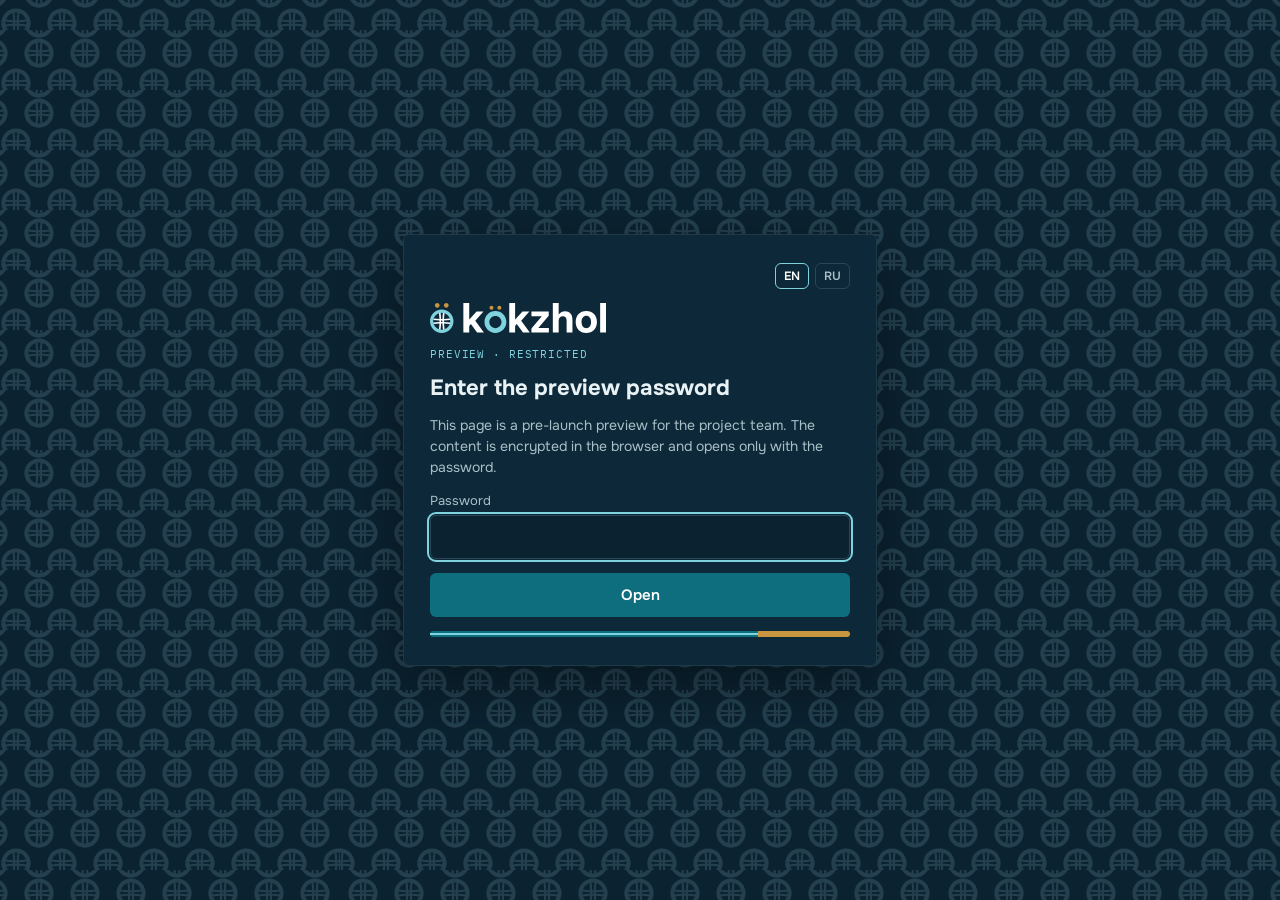
==== commit fdf8514d: "Preview pages behind a client-side password gate (AES-GCM, PBKDF2); live-check skips content checks " ====
--- a/b/index.html
+++ b/b/index.html
@@ -2,1572 +2,54 @@
 <html lang="en">
 <head>
 <meta charset="utf-8">
-<meta name="viewport" content="width=device-width, initial-scale=1, viewport-fit=cover">
-<title>Kökzhol · GDP cold-chain logistics in Kazakhstan</title>
-<meta name="claude:viewport-fit-sides" content="cover">
-<meta name="description" data-i18n-content="meta.desc" content="Temperature-controlled logistics for pharma, lab diagnostics and medical devices in Kazakhstan: 2 hubs, 21 cities, a temperature record per box. Start 15.12.26.">
-<meta name="theme-color" content="#0E6E7E">
-<!-- seo-layer -->
-<meta name="robots" content="noindex, follow" data-preview="preview build: rebuild with --production at go-live">
-<link rel="canonical" href="https://kokzhol.kz/">
-<link rel="alternate" hreflang="en" href="https://kokzhol.kz/?lang=en">
-<link rel="alternate" hreflang="ru" href="https://kokzhol.kz/?lang=ru">
-<link rel="alternate" hreflang="x-default" href="https://kokzhol.kz/">
-<link rel="sitemap" type="application/xml" href="sitemap.xml">
-<link rel="alternate" type="text/plain" href="llms.txt" title="llms.txt">
-<link rel="manifest" href="site.webmanifest">
-<meta name="author" content="Kökzhol">
-<meta name="application-name" content="Kökzhol">
-<meta name="geo.region" content="KZ">
-<meta name="geo.placename" content="Astana; Almaty">
-<meta property="og:type" content="website">
-<meta property="og:site_name" content="Kökzhol">
-<meta property="og:url" content="https://kokzhol.kz/">
-<meta property="og:title" data-i18n-content="og.title" content="Kökzhol · GDP cold-chain logistics in Kazakhstan">
-<meta property="og:description" data-i18n-content="og.desc" content="Temperature-controlled logistics for pharma, lab diagnostics and medical devices in Kazakhstan: 2 hubs, 21 cities, a temperature record per box. Start 15.12.26.">
-<meta property="og:image" content="https://paschka-k.github.io/kokzhol-site/assets/og-image.png">
-<meta property="og:image:width" content="1200">
-<meta property="og:image:height" content="630">
-<meta property="og:image:alt" content="Kökzhol: cold chain, on schedule. Two hubs, 21 cities, four route rings in Kazakhstan.">
-<meta property="og:locale" content="en_US">
-<meta property="og:locale:alternate" content="ru_RU">
-<meta name="twitter:card" content="summary_large_image">
-<meta name="twitter:title" content="Kökzhol · GDP cold-chain logistics in Kazakhstan">
-<meta name="twitter:description" content="Temperature-controlled logistics for pharma, lab diagnostics and medical devices in Kazakhstan: 2 hubs, 21 cities, a temperature record per box. Start 15.12.26.">
-<meta name="twitter:image" content="https://paschka-k.github.io/kokzhol-site/assets/og-image.png">
-<link rel="icon" href="../assets/favicon.ico" sizes="48x48">
+<meta name="viewport" content="width=device-width,initial-scale=1,viewport-fit=cover">
+<title>Kökzhol · preview access</title>
+<meta name="robots" content="noindex, nofollow">
 <link rel="icon" href="../assets/favicon.svg" type="image/svg+xml">
-<link rel="apple-touch-icon" href="../assets/apple-touch-icon-180.png">
-<link rel="preconnect" href="https://fonts.googleapis.com">
-<link rel="preconnect" href="https://fonts.gstatic.com" crossorigin>
-<link rel="stylesheet" href="https://fonts.googleapis.com/css2?family=Onest:wght@400;500;600;700;800&family=IBM+Plex+Mono:wght@400;500&display=swap">
+<link rel="stylesheet" href="https://fonts.googleapis.com/css2?family=Onest:wght@400;600;800&family=IBM+Plex+Mono:wght@500&display=swap">
 <style>
-/* Layout: clinical light page; two ink bands (hero, roadmap) carry the 3D scenes. CI v1.0 tokens are fixed, so the page commits to one look. */
-:root{
-  --surface:#F5F8F9; --frost:#E3ECEF; --white:#FFFFFF; --hairline:#C9D6DC;
-  --ink:#0B2230; --ink-muted:#4A6070; --ink-2:#0D2838; --ink-line:#1E3A48; --ink-line-2:#2A4654;
-  --brand:#0E6E7E; --brand-dark:#0A5663; --ice:#7FD3DE; --gold:#C8963E; --alert:#B4442B;
-  --on-ink:#E8F1F3; --on-ink-muted:#A9BFC7;
-  --sans:"Onest",system-ui,-apple-system,"Segoe UI",Arial,sans-serif;
-  --mono:"IBM Plex Mono",ui-monospace,"Cascadia Mono",Consolas,monospace;
-  --gutter-l:max(16px,env(safe-area-inset-left,0px)); --gutter-r:max(16px,env(safe-area-inset-right,0px));
-  --maxw:1180px; --r-sm:2px; --r-md:6px;
-}
-*{box-sizing:border-box}
-html{scroll-behavior:smooth}
-@media (prefers-reduced-motion:reduce){html{scroll-behavior:auto}}
-body{margin:0;background:var(--surface);color:var(--ink);font-family:var(--sans);font-size:15px;line-height:1.5;-webkit-font-smoothing:antialiased;overflow-x:hidden}
-body::before{content:"";position:fixed;inset:0 0 auto;height:env(safe-area-inset-top,0px);z-index:10;background:var(--ink)}
-h1,h2,h3{margin:0;text-wrap:balance;line-height:1.15}
-h1{font-size:clamp(34px,5.2vw,58px);font-weight:800;letter-spacing:-0.02em}
-h2{font-size:clamp(24px,3vw,34px);font-weight:700;letter-spacing:-0.015em}
-h3{font-size:18px;font-weight:600}
-p{margin:0}
-a{color:var(--brand)}
-a:focus-visible,button:focus-visible,input:focus-visible,select:focus-visible,[tabindex]:focus-visible{outline:2px solid var(--brand);outline-offset:2px}
-.ink a:focus-visible,.ink button:focus-visible,.ink [tabindex]:focus-visible{outline-color:var(--ice)}
-.wrap{max-width:var(--maxw);margin-inline:auto;padding-left:var(--gutter-l);padding-right:var(--gutter-r)}
-.mono{font-family:var(--mono);font-variant-numeric:tabular-nums}
-.eyebrow{font-family:var(--mono);font-size:11px;font-weight:500;letter-spacing:.08em;text-transform:uppercase;color:var(--ink-muted)}
-.ink .eyebrow{color:var(--ice)}
-.lede{font-size:17px;color:var(--ink-muted);max-width:62ch}
-.ink .lede{color:var(--on-ink-muted)}
-.badge{display:inline-flex;align-items:center;gap:6px;font-family:var(--mono);font-size:11px;letter-spacing:.06em;text-transform:uppercase;padding:3px 8px;border-radius:999px;border:1px solid var(--hairline);color:var(--ink-muted);background:var(--white);white-space:nowrap;vertical-align:middle}
-.badge::before{content:"";width:6px;height:6px;border-radius:50%;background:var(--brand)}
-.badge.prep::before{background:var(--gold)}
-.badge.now::before{background:var(--ink)}
-.ink .badge{background:transparent;border-color:var(--ink-line-2);color:var(--on-ink-muted)}
-.btn{display:inline-flex;align-items:center;gap:8px;padding:12px 18px;border-radius:var(--r-md);font-weight:600;font-size:15px;text-decoration:none;border:1px solid transparent;cursor:pointer;font-family:inherit;line-height:1.2}
-.btn-primary{background:var(--brand);color:#fff}
-.btn-primary:hover{background:var(--brand-dark)}
-.btn-secondary{background:transparent;color:var(--brand);border-color:var(--brand)}
-.ink .btn-secondary{color:var(--on-ink);border-color:#3C5B6A}
-.ink .btn-secondary:hover{border-color:var(--ice)}
-section{padding-block:72px}
-.ink{background:var(--ink);color:var(--on-ink)}
-.ink h2,.ink h3{color:#fff}
-.section-head{display:flex;flex-direction:column;gap:12px;margin-bottom:36px;max-width:70ch}
-.icon{width:22px;height:22px;flex:none;stroke:currentColor;fill:none;stroke-width:1.5;stroke-linecap:round;stroke-linejoin:round;color:var(--brand)}
-
-/* signature band: 78 % teal, 22 % gold, ice line (CI 07) */
-.band{height:8px;background:linear-gradient(90deg,var(--brand) 0 78%,var(--gold) 78% 100%);position:relative}
-.band::after{content:"";position:absolute;left:0;top:3px;height:2px;width:78%;background:var(--ice)}
-
-/* nav */
-.nav{position:sticky;top:env(safe-area-inset-top,0px);z-index:20;background:var(--ink);color:var(--on-ink);border-bottom:1px solid var(--ink-line)}
-.nav .wrap{display:flex;align-items:center;gap:20px;min-height:60px}
-.logo{display:flex;align-items:center;text-decoration:none}
-.logo img{height:30px;width:auto;display:block}
-.nav-links{display:none;gap:18px;margin-left:8px}
-.nav-links a{color:var(--on-ink-muted);text-decoration:none;font-size:14px;font-weight:500;white-space:nowrap}
-.nav-links a:hover{color:#fff}
-.nav-right{margin-left:auto;display:flex;align-items:center;gap:12px}
-.lang{display:flex;gap:2px;font-family:var(--mono);font-size:12px}
-.lang button{background:transparent;border:1px solid var(--ink-line-2);color:var(--on-ink-muted);padding:5px 8px;border-radius:var(--r-sm);font-family:inherit;cursor:pointer}
-.lang button[aria-pressed="true"]{background:var(--brand);border-color:var(--brand);color:#fff}
-.nav .btn{padding:9px 14px;font-size:14px;white-space:nowrap}
-@media (min-width:1080px){.nav-links{display:flex}}
-
-/* hero */
-.hero{padding-block:48px 56px;position:relative;overflow:hidden;background:var(--ink)}
-.hero::before{content:"";position:absolute;inset:0;background:url("../assets/brand/pattern-on-ink.svg") center/600px auto repeat;opacity:.55;pointer-events:none}
-.hero .wrap{position:relative;display:grid;grid-template-columns:1fr;gap:36px;align-items:center}
-.hero-copy{display:flex;flex-direction:column;gap:22px}
-.hero-claim{font-family:var(--mono);font-size:13px;color:var(--ice)}
-.hero-stats{display:flex;flex-wrap:wrap;gap:10px 28px;padding-top:8px;border-top:1px solid var(--ink-line)}
-.stat{display:flex;flex-direction:column;gap:2px;padding-top:10px}
-.stat b{font-family:var(--mono);font-size:26px;font-weight:500;color:#fff}
-.stat b.gold{color:var(--gold)}
-.stat span{font-size:13px;color:var(--on-ink-muted)}
-.ctas{display:flex;flex-wrap:wrap;gap:12px}
-.launch{display:inline-flex;align-items:center;gap:10px;font-family:var(--mono);font-size:12px;color:var(--on-ink-muted);border:1px solid var(--ink-line-2);border-radius:999px;padding:6px 12px 6px 8px;width:fit-content;max-width:100%}
-.launch b{color:var(--gold);font-weight:500}
-.launch::before{content:"";width:8px;height:8px;border-radius:50%;background:var(--gold);flex:none}
-.scene{position:relative;width:100%;max-width:100%;aspect-ratio:4/3;border:1px solid var(--ink-line);border-radius:var(--r-md);background:var(--ink-2);overflow:hidden}
-.scene canvas{display:block;width:100%;height:100%}
-.scene .fallback{position:absolute;inset:0;display:none;padding:12px}
-.scene .fallback svg{width:100%;height:100%}
-.scene[data-mode="svg"] .fallback{display:block}
-.scene[data-mode="svg"] canvas{display:none}
-.scene-note{position:absolute;left:12px;bottom:10px;font-family:var(--mono);font-size:11px;color:var(--on-ink-muted);pointer-events:none}
-.parts{position:absolute;right:12px;top:12px;display:flex;flex-direction:column;gap:4px;font-family:var(--mono);font-size:11px;color:var(--on-ink-muted);pointer-events:none;margin:0;padding:0}
-.parts li{list-style:none;display:flex;gap:8px;align-items:center;transition:color .3s}
-.parts li::before{content:"";width:14px;height:1px;background:currentColor}
-.parts li.on{color:var(--ice)}
-@media (min-width:900px){.hero .wrap{grid-template-columns:1.05fr 1fr;gap:48px}.hero{padding-block:72px}}
-
-/* generic grids */
-.grid{display:grid;gap:16px;grid-template-columns:1fr}
-@media (min-width:720px){.grid-3{grid-template-columns:repeat(3,1fr)}}
-@media (min-width:860px){.grid-2{grid-template-columns:1fr 1fr}}
-.card{background:var(--white);border:1px solid var(--hairline);border-radius:var(--r-md);padding:22px;display:flex;flex-direction:column;gap:10px;min-width:0}
-.card p{color:var(--ink-muted);font-size:14px}
-.card .top{display:flex;justify-content:space-between;gap:10px;align-items:flex-start;flex-wrap:wrap}
-.reading{font-family:var(--mono);font-size:28px;font-weight:500;letter-spacing:-0.01em}
-
-/* problem */
-.problem .cols{display:grid;grid-template-columns:1fr;border:1px solid var(--hairline);border-radius:var(--r-md);overflow:hidden;background:var(--white)}
-.problem .col{padding:24px;display:flex;flex-direction:column;gap:10px;border-top:1px solid var(--hairline);min-width:0}
-.problem .col:first-child{border-top:0}
-.problem .col p{color:var(--ink-muted);font-size:14px}
-.problem .col.now{background:var(--frost)}
-@media (min-width:800px){.problem .cols{grid-template-columns:repeat(3,1fr)}.problem .col{border-top:0;border-left:1px solid var(--hairline)}.problem .col:first-child{border-left:0}}
-
-/* network */
-.network .layout{display:grid;gap:24px;grid-template-columns:1fr}
-.network .scene{aspect-ratio:16/10}
-.ring-table{width:100%;border-collapse:collapse;font-size:14px}
-.ring-table th{text-align:left;font-family:var(--mono);font-size:11px;letter-spacing:.08em;text-transform:uppercase;color:var(--ink-muted);font-weight:500;padding:8px 10px;border-bottom:1px solid var(--hairline)}
-.ring-table td{padding:10px;border-bottom:1px solid var(--hairline);vertical-align:top}
-.ring-table td:first-child{white-space:nowrap}
-.sw{display:inline-block;width:22px;height:4px;border-radius:2px;vertical-align:middle;margin-right:8px}
-.table-scroll{overflow-x:auto}
-.note{margin-top:12px;font-size:14px;color:var(--ink-muted)}
-@media (min-width:980px){.network .layout{grid-template-columns:1.2fr 1fr;align-items:start}}
-
-/* climate */
-.climate .band-c{display:grid;grid-template-columns:1fr;border-radius:var(--r-md);overflow:hidden;border:1px solid var(--hairline)}
-.climate .side{padding:28px;display:flex;flex-direction:column;gap:10px;min-width:0}
-.climate .cold{background:#E6F6F8;color:var(--ink)}
-.climate .hot{background:#FBF1E3;color:var(--ink)}
-.climate .side p{color:var(--ink-muted);font-size:14px;max-width:48ch}
-.climate .big{font-family:var(--mono);font-size:clamp(40px,6vw,64px);font-weight:500;letter-spacing:-0.02em;line-height:1}
-.climate .mid{padding:22px 28px;background:var(--white);display:flex;flex-direction:column;gap:6px;justify-content:center;border-top:1px solid var(--hairline);border-bottom:1px solid var(--hairline)}
-.climate .mid span:last-child{font-size:13px;color:var(--ink-muted)}
-@media (min-width:800px){.climate .band-c{grid-template-columns:1fr auto 1fr}.climate .mid{border:0;border-left:1px solid var(--hairline);border-right:1px solid var(--hairline);text-align:center}}
-
-/* cold chain */
-.class-card{border-top:4px solid var(--brand)}
-.class-card.ambient{border-top-color:var(--ink-muted)}
-.class-card.frozen{border-top-color:var(--ink)}
-.class-card .hint{font-family:var(--mono);font-size:12px;color:var(--ink);display:flex;align-items:center;gap:8px}
-.class-card .hint .icon{width:18px;height:18px;color:var(--ink)}
-.proof{display:grid;gap:12px;grid-template-columns:1fr;margin-top:16px}
-@media (min-width:720px){.proof{grid-template-columns:1fr 1fr}}
-.proof .item{display:flex;gap:12px;align-items:flex-start;padding:14px 16px;background:var(--white);border:1px solid var(--hairline);border-radius:var(--r-md)}
-.proof .item p{font-size:14px;color:var(--ink-muted)}
-.proof .item strong{display:block;margin-bottom:2px;color:var(--ink)}
-
-/* platform */
-.platform .layout{display:grid;gap:24px;grid-template-columns:1fr}
-@media (min-width:980px){.platform .layout{grid-template-columns:1fr 1.25fr;align-items:start}}
-.feature-list{display:flex;flex-direction:column;border:1px solid var(--hairline);border-radius:var(--r-md);background:var(--white);overflow:hidden}
-.feature-list .f{padding:16px 18px;border-top:1px solid var(--hairline);display:flex;gap:14px}
-.feature-list .f:first-child{border-top:0}
-.feature-list .f>div{display:flex;flex-direction:column;gap:4px;min-width:0;flex:1}
-.feature-list .f p{font-size:14px;color:var(--ink-muted)}
-.feature-list .f .top{display:flex;justify-content:space-between;gap:8px;flex-wrap:wrap;align-items:center}
-.mock{background:var(--white);border:1px solid var(--hairline);border-radius:var(--r-md);overflow:hidden;font-size:13px;min-width:0}
-.mock .bar{background:var(--ink);color:var(--on-ink);display:flex;align-items:center;gap:10px;padding:10px 14px;font-family:var(--mono);font-size:12px}
-.mock .bar img{height:16px;width:auto}
-.mock .bar .right{margin-left:auto;color:var(--on-ink-muted)}
-.mock .body{padding:14px;display:grid;gap:12px;grid-template-columns:1fr}
-@media (min-width:760px){.mock .body{grid-template-columns:1.3fr 1fr}}
-.mock h4{margin:0 0 8px;font-family:var(--mono);font-size:11px;letter-spacing:.08em;text-transform:uppercase;color:var(--ink-muted);font-weight:500}
-.mock table{width:100%;border-collapse:collapse;font-size:12.5px}
-.mock td,.mock th{padding:7px 6px;border-bottom:1px solid var(--frost);text-align:left;vertical-align:middle}
-.mock th{font-family:var(--mono);font-size:10.5px;letter-spacing:.06em;text-transform:uppercase;color:var(--ink-muted);font-weight:500}
-.mock .id{font-family:var(--mono);white-space:nowrap}
-.pill{display:inline-block;padding:2px 8px;border-radius:999px;font-size:11px;font-weight:600;white-space:nowrap}
-.pill.ok{background:var(--brand);color:#fff}
-.pill.wait{background:var(--frost);color:var(--ink)}
-.pill.load{background:var(--gold);color:var(--ink)}
-.slots{display:grid;grid-template-columns:repeat(4,1fr);gap:4px}
-.slot{font-family:var(--mono);font-size:11px;padding:6px 4px;text-align:center;border:1px solid var(--frost);border-radius:var(--r-sm);background:var(--surface)}
-.slot.busy{background:var(--frost)}
-.slot.sel{background:var(--brand);color:#fff;border-color:var(--brand)}
-.gate{border:1px solid var(--hairline);border-radius:var(--r-md);padding:12px;display:flex;flex-direction:column;gap:8px;background:var(--surface)}
-.gate .big{font-family:var(--mono);font-size:clamp(15px,1.9vw,21px);font-weight:500;color:var(--ink);overflow-wrap:anywhere}
-.gate .row{display:flex;justify-content:space-between;gap:8px;font-size:12.5px}
-.gate .row span:last-child{font-family:var(--mono);text-align:right}
-.check{color:var(--brand);font-weight:700}
-.mock .table-scroll{min-width:0;overflow-x:auto}
-
-/* serve */
-.serve .card h3{display:flex;align-items:center;gap:10px}
-.serve .card ul{margin:0;padding-left:18px;color:var(--ink-muted);font-size:14px;display:flex;flex-direction:column;gap:4px}
-
-/* behind */
-.behind .grid-2 .card{background:transparent;border-color:var(--ink-line-2)}
-.behind .card p{color:var(--on-ink-muted)}
-
-/* roadmap */
-.roadmap .layout{display:grid;gap:28px;grid-template-columns:1fr}
-@media (min-width:980px){.roadmap .layout{grid-template-columns:1fr 1.3fr;align-items:start}}
-.timeline{display:flex;flex-direction:column;border-left:1px solid var(--ink-line-2);margin-left:6px}
-.timeline .step{position:relative;padding:14px 0 18px 24px;cursor:pointer;border-radius:var(--r-sm)}
-.timeline .step::before{content:"";position:absolute;left:-6px;top:22px;width:11px;height:11px;border-radius:50%;background:var(--ink);border:2px solid #3C5B6A;transition:background .3s,border-color .3s}
-.timeline .step.on::before{background:var(--ice);border-color:var(--ice)}
-.timeline .step .when{font-family:var(--mono);font-size:12px;color:var(--ice)}
-.timeline .step h3{font-size:17px;margin-top:2px}
-.timeline .step p{font-size:14px;color:var(--on-ink-muted);max-width:44ch}
-.timeline .step.on h3{color:#fff}
-.roadmap .scene{aspect-ratio:16/10;border-color:var(--ink-line-2)}
-
-/* quality */
-.quality ul{margin:0;padding:0;list-style:none;display:grid;gap:10px;grid-template-columns:1fr}
-@media (min-width:720px){.quality ul{grid-template-columns:1fr 1fr}}
-.quality li{background:var(--white);border:1px solid var(--hairline);border-radius:var(--r-md);padding:14px 16px;display:flex;flex-direction:column;gap:6px}
-.quality li p{font-size:14px;color:var(--ink-muted)}
-.quality li .top{display:flex;justify-content:space-between;gap:8px;flex-wrap:wrap;align-items:center}
-
-/* faq */
-.faq details{border-top:1px solid var(--hairline);padding:14px 0}
-.faq details:last-of-type{border-bottom:1px solid var(--hairline)}
-.faq summary{cursor:pointer;font-weight:600;font-size:16px;list-style:none;display:flex;justify-content:space-between;gap:12px}
-.faq summary::-webkit-details-marker{display:none}
-.faq summary::after{content:"+";font-family:var(--mono);color:var(--brand)}
-.faq details[open] summary::after{content:"−"}
-.faq details p{margin-top:8px;color:var(--ink-muted);max-width:68ch}
-
-/* contact */
-.contact .layout{display:grid;gap:24px;grid-template-columns:1fr}
-@media (min-width:900px){.contact .layout{grid-template-columns:1.2fr 1fr;align-items:start}}
-form{display:grid;gap:14px;grid-template-columns:1fr;background:var(--white);border:1px solid var(--hairline);border-radius:var(--r-md);padding:22px}
-@media (min-width:640px){form{grid-template-columns:1fr 1fr}form .full{grid-column:1/-1}}
-label{display:flex;flex-direction:column;gap:6px;font-size:13px;font-weight:600;min-width:0}
-input,select{font:inherit;font-size:15px;padding:10px 12px;border:1px solid var(--hairline);border-radius:var(--r-sm);background:var(--surface);color:var(--ink);width:100%}
-input::placeholder{color:#7D909B}
-.route{grid-column:1/-1;display:flex;gap:10px;align-items:center;flex-wrap:wrap;font-size:14px;color:var(--ink-muted);padding:10px 12px;background:var(--frost);border-radius:var(--r-sm)}
-.route b{color:var(--ink);font-family:var(--mono);font-weight:500}
-.route .hub{color:var(--ink);font-weight:700}
-.sent{grid-column:1/-1;display:none;padding:14px;border:1px solid var(--brand);border-radius:var(--r-md);color:var(--ink);font-size:14px}
-.sent.show{display:block}
-.hubs{display:flex;flex-direction:column;gap:12px}
-.hub-card{border:1px solid var(--hairline);border-left:4px solid var(--gold);background:var(--white);border-radius:var(--r-md);padding:18px;display:flex;flex-direction:column;gap:6px;font-size:14px}
-.hub-card .muted{color:var(--ink-muted);font-size:13px}
-.msg{display:flex;flex-wrap:wrap;gap:10px}
-.msg a{display:inline-flex;align-items:center;gap:8px;padding:9px 12px;border:1px solid var(--hairline);border-radius:var(--r-md);text-decoration:none;color:var(--ink);font-size:14px;background:var(--white)}
-.msg a:hover{border-color:var(--brand)}
-.msg svg{width:16px;height:16px}
-.kz-note{font-family:var(--mono);font-size:11px;color:var(--ink-muted)}
-
-/* footer */
-footer{background:var(--ink);color:var(--on-ink-muted);padding-block:40px;font-size:13px}
-footer .brandline{display:flex;align-items:center;gap:14px}
-footer .brandline img{height:26px;width:auto}
-footer .cities{display:flex;flex-wrap:wrap;gap:6px 14px;font-family:var(--mono);font-size:12px;color:var(--on-ink-muted);margin:14px 0 24px}
-footer .cities span{white-space:nowrap}
-footer .cities .hub{color:var(--gold)}
-footer .bottom{display:flex;flex-wrap:wrap;gap:12px 28px;justify-content:space-between;align-items:center;border-top:1px solid var(--ink-line);padding-top:18px}
-footer .signoff{font-size:20px;font-weight:700;color:#fff}
-
-/* seo/gdp layer */
-.hero h1 .alt{display:inline-block;color:var(--ice);transition:opacity .35s ease,transform .35s ease}
-.hero h1 .alt.out{opacity:0;transform:translateY(8px)}
-.hero .answer{font-size:14px;line-height:1.55;color:var(--on-ink-muted);max-width:66ch}
-h3.sub{font-family:var(--mono);font-size:11px;letter-spacing:.08em;text-transform:uppercase;color:var(--ink-muted);font-weight:500;margin:32px 0 12px}
-.goods .card h3{font-size:16px}
-.goods .cls{font-family:var(--mono);font-size:11.5px;color:var(--brand);letter-spacing:.02em}
-.note{background:var(--white);border:1px solid var(--hairline);border-left:3px solid var(--gold);border-radius:var(--r-md);padding:14px 16px;font-size:14px;color:var(--ink-muted);margin-top:16px;display:flex;gap:12px;align-items:flex-start;flex-wrap:wrap}
-.gdp .def{font-size:16px;line-height:1.6;color:var(--ink);max-width:80ch;margin:0}
-.gdp .card h3{font-size:16px}
-.facts{width:100%;border-collapse:collapse;font-size:14px;background:var(--white);border:1px solid var(--hairline)}
-.facts th,.facts td{padding:10px 14px;border-bottom:1px solid var(--frost);text-align:left;vertical-align:top}
-.facts th{font-family:var(--mono);font-size:10.5px;letter-spacing:.06em;text-transform:uppercase;color:var(--ink-muted);font-weight:500}
-.facts td:first-child{font-weight:600;min-width:150px}
-.facts td:nth-child(2){color:var(--ink-muted)}
-.facts.req td:first-child{min-width:170px}
-.facts.req td:nth-child(2){min-width:260px}
-.gloss{display:grid;gap:10px;grid-template-columns:1fr;margin:0}
-@media (min-width:860px){.gloss{grid-template-columns:1fr 1fr}}
-.gloss div{background:var(--white);border:1px solid var(--hairline);border-radius:var(--r-md);padding:12px 14px}
-.gloss dt{font-weight:600;font-size:14px}
-.gloss dd{margin:4px 0 0;font-size:13.5px;color:var(--ink-muted)}
-.sources{margin:0;padding-left:18px;font-size:13.5px;color:var(--ink-muted);display:flex;flex-direction:column;gap:6px}
-.sources a{color:var(--brand)}
-.seg .card h3{font-size:17px}
-.seg .card h4{font-family:var(--mono);font-size:10.5px;letter-spacing:.08em;text-transform:uppercase;color:var(--ink-muted);font-weight:500;margin:6px 0 0}
-.seg .card ul{margin:0;padding-left:18px;color:var(--ink-muted);font-size:14px;display:flex;flex-direction:column;gap:4px}
-.howto{margin:0;padding:18px 22px 18px 40px;background:var(--white);border:1px solid var(--hairline);border-radius:var(--r-md);font-size:14px;color:var(--ink-muted);display:flex;flex-direction:column;gap:8px}
-.faq summary h3{font:inherit;margin:0}
-footer .updated{display:block;flex-basis:100%;font-size:12px;color:var(--on-ink-muted)}
-/* p1 layer */
-.temps-t td:first-child{min-width:120px}
-.temps-t td.tband{font-family:var(--mono);font-size:13px;color:var(--brand);white-space:nowrap}
-.temps-t td:nth-child(3),.temps-t td:nth-child(4){color:var(--ink-muted);min-width:200px}
-.certs td:first-child{min-width:220px;font-weight:500}
-.certs td:nth-child(3){color:var(--ink-muted)}
-.quality .lede+.table-scroll{margin-top:12px}
-.howto+.promise{font-size:14px;color:var(--ink-muted);margin:10px 0 0;border-left:3px solid var(--gold);padding-left:12px}
-.trials .sponsors{font-size:14px;color:var(--ink-muted);margin:14px 0 0;max-width:80ch}
-.feature-list a.sample{display:inline-block;margin-top:6px;font-size:13px;color:var(--brand);font-weight:600}
-.hub-card.desk{border-left-color:var(--brand);position:relative;padding-left:76px}
-.hub-card.desk .avatar{position:absolute;left:18px;top:18px;width:44px;height:44px}
-.nav-wa{display:none;align-items:center;justify-content:center;width:38px;height:38px;border-radius:999px;border:1px solid rgba(255,255,255,.25);color:#fff;margin-right:10px}
-.nav-wa svg{width:20px;height:20px}
-@media (min-width:720px){.nav-wa{display:inline-flex}}
-.msg-send{display:flex;gap:10px;flex-wrap:wrap;margin-top:10px}
-.msg-send .btn{font-size:14px}
-/* p2/p3 layer */
-.pricing{margin-top:28px}
-.pricing-t td{min-width:150px;font-weight:400}
-.pricing-t td:first-child{font-weight:600}
-.pricing-t td:nth-child(2){color:var(--ink)}
-.packs td:first-child{min-width:170px}
-.packs td.tband{font-family:var(--mono);font-size:13px;color:var(--brand);white-space:nowrap}
-.packs td:nth-child(3),.packs td:nth-child(4){color:var(--ink-muted);min-width:200px}
-.jump{display:flex;flex-wrap:wrap;gap:8px 14px;align-items:center;font-size:13.5px;margin:-6px 0 18px}
-.jump span{font-family:var(--mono);font-size:11px;letter-spacing:.08em;text-transform:uppercase;color:var(--ink-muted)}
-.jump a{color:var(--brand);font-weight:600;text-decoration:none;border-bottom:1px solid var(--hairline)}
-.seg .card details.mini{margin-top:14px;border-top:1px solid var(--frost);padding-top:10px}
-.seg .card details.mini summary{cursor:pointer;list-style:none;display:flex;gap:8px;align-items:flex-start}
-.seg .card details.mini summary::-webkit-details-marker{display:none}
-.seg .card details.mini summary::before{content:"+";font-family:var(--mono);color:var(--brand);flex:none}
-.seg .card details.mini[open] summary::before{content:"−"}
-.seg .card details.mini h4{font-family:inherit;font-size:14px;font-weight:600;line-height:1.4;text-transform:none;letter-spacing:0;color:var(--ink);margin:0}
-.seg .card details.mini p{font-size:14px;color:var(--ink-muted);margin:8px 0 0}
-.digest{border-top:1px solid var(--hairline)}
-article.dg{background:var(--white);border:1px solid var(--hairline);border-radius:var(--r-md);padding:18px 20px;display:flex;flex-direction:column;gap:8px}
-article.dg time{font-family:var(--mono);font-size:11.5px;color:var(--gold);letter-spacing:.04em}
-article.dg h3{font-size:16px;margin:0}
-article.dg p{font-size:14px;color:var(--ink-muted);margin:0}
-article.dg a{font-size:13px;color:var(--brand);font-weight:600;text-decoration:none}
-.tender td:first-child{min-width:260px}
-.quality .docs{display:flex;flex-wrap:wrap;gap:8px 22px;font-size:14px;margin:14px 0 0}
-.quality .docs a{color:var(--brand);font-weight:600}
-.hubs a.sample{display:inline-block;font-size:13px;color:var(--brand);font-weight:600;margin-top:4px}
-footer .docs{display:flex;flex-wrap:wrap;gap:8px 22px;font-size:13px;margin:0 0 18px}
-footer .docs a{color:var(--on-ink-muted);text-decoration:none;border-bottom:1px solid var(--ink-line)}
-
-/* ---- variant B motion: CSS + SVG only, one hero motion per section, 2–3 s, then rest ---- */
-.scene-b{aspect-ratio:16/10;background:var(--ink-2)}
-.scene-b svg{display:block;width:100%;height:100%}
-.hero .scene-b{aspect-ratio:4/3}
-.draw{stroke-dasharray:1;stroke-dashoffset:0}
-.anim .draw{stroke-dashoffset:1}
-.anim .go .draw{animation:draw 2.4s cubic-bezier(.4,0,.2,1) forwards}
-.anim .go .draw.d1{animation-delay:.3s}.anim .go .draw.d2{animation-delay:.6s}.anim .go .draw.d3{animation-delay:.9s}.anim .go .draw.d4{animation-delay:1.2s}
-@keyframes draw{to{stroke-dashoffset:0}}
-.fade{opacity:1}.anim .fade{opacity:0}.anim .go .fade{animation:fadein .6s ease forwards}
-.anim .go .fade.d1{animation-delay:1.2s}.anim .go .fade.d2{animation-delay:1.8s}.anim .go .fade.d3{animation-delay:2.4s}
-@keyframes fadein{to{opacity:1}}
-.truck-dot{opacity:1}.anim .truck-dot{opacity:0}.anim .go .truck-dot{animation:fadein .3s .4s forwards}
-/* roadmap stages: rings beyond the backbone draw in from stage 1, neighbours light from stage 2, halo from stage 3 */
-.rm .st1{transition:stroke-dashoffset 1.8s cubic-bezier(.4,0,.2,1)}
-.rm[data-stage="0"] .st1{stroke-dashoffset:1}
-.rm .nb{transition:fill 1.2s ease,opacity 1.2s ease}
-.rm[data-stage="0"] .nbdot,.rm[data-stage="1"] .nbdot{opacity:0}
-.rm .halo{transition:opacity 1.2s ease}
-.halo{opacity:0}.rm[data-stage="3"] .halo{opacity:1}
-/* split-flap departure board */
-.board{margin-top:16px;background:var(--ink);color:var(--on-ink);border-radius:var(--r-md);padding:14px 16px;font-family:var(--mono);font-size:12px;overflow-x:auto}
-.board .bh{display:flex;justify-content:space-between;gap:10px;align-items:center;color:var(--on-ink-muted);font-size:11px;letter-spacing:.08em;text-transform:uppercase;margin-bottom:8px}
-.board table{border-collapse:separate;border-spacing:0 6px;width:100%}
-.board td{padding:0 6px 0 0;white-space:nowrap;vertical-align:middle}
-.board td:first-child{color:var(--ice)}
-.flap{display:inline-flex;gap:2px}
-.flap span{display:inline-block;min-width:1.1ch;text-align:center;background:#13303F;border-radius:2px;padding:2px 1px;line-height:1.3;transform-origin:50% 50%}
-.anim .go .flap span{animation:flip .45s ease-in-out both}
-@keyframes flip{0%{transform:rotateX(0)}50%{transform:rotateX(-90deg)}100%{transform:rotateX(0)}}
-.board .gold{color:var(--gold)}
-.tick{font-variant-numeric:tabular-nums}
-
-@media (prefers-reduced-motion:reduce){*{animation:none!important;transition:none!important}}
+html{color-scheme:light}body{margin:0;min-height:100vh;display:grid;place-items:center;background:#0B2230 url("../assets/brand/pattern-on-ink.svg") center/600px auto repeat;font-family:Onest,system-ui,sans-serif;color:#E8F1F3;padding:16px;box-sizing:border-box}
+.box{width:min(420px,100%);background:#0D2838;border:1px solid #1E3A48;border-radius:6px;padding:28px 26px;display:flex;flex-direction:column;gap:14px;box-shadow:0 20px 60px rgba(0,0,0,.35)}
+.box img{height:30px;width:auto;align-self:flex-start}
+.eyebrow{font-family:"IBM Plex Mono",monospace;font-size:11px;letter-spacing:.08em;text-transform:uppercase;color:#7FD3DE}
+h1{font-size:22px;margin:0;line-height:1.2} p{margin:0;font-size:14px;color:#A9BFC7;line-height:1.5}
+label{display:flex;flex-direction:column;gap:6px;font-size:13px;color:#A9BFC7}
+input{font:inherit;font-family:"IBM Plex Mono",monospace;font-size:16px;padding:11px 12px;border:1px solid #2A4654;border-radius:6px;background:#0B2230;color:#fff;width:100%;box-sizing:border-box}
+input:focus{outline:2px solid #7FD3DE;outline-offset:1px}
+button{font:inherit;font-weight:600;font-size:15px;padding:12px 18px;border-radius:6px;border:0;background:#0E6E7E;color:#fff;cursor:pointer} button:hover{background:#0A5663} button[disabled]{opacity:.6;cursor:wait}
+.err{display:none;color:#F0A08A;font-size:13px} .err[data-show]{display:block}
+.band{height:6px;background:linear-gradient(90deg,#0E6E7E 0 78%,#C8963E 78% 100%);border-radius:3px;position:relative} .band::after{content:"";position:absolute;left:0;top:2px;width:78%;height:2px;background:#7FD3DE}
+.lang{display:flex;gap:6px;align-self:flex-end} .lang button{background:none;border:1px solid #2A4654;color:#A9BFC7;font-size:12px;padding:4px 8px} .lang button[aria-pressed="true"]{color:#fff;border-color:#7FD3DE}
 </style>
 </head>
 <body>
-
-<header class="nav">
-  <div class="wrap">
-    <a class="logo" href="#top" aria-label="Kökzhol home">
-      <img id="logo-img" src="../assets/brand/horizontal-latin-reverse.svg" alt="kökzhol" width="176" height="30">
-    </a>
-    <nav class="nav-links" aria-label="Sections">
-      <a href="#network" data-i18n="nav.network">Network</a><a href="#coldchain" data-i18n="nav.cold">Cold chain</a><a data-i18n="nav.goods" href="#goods">Goods</a><a href="#gdp">GDP</a><a href="#platform" data-i18n="nav.platform">Platform</a><a href="#roadmap" data-i18n="nav.roadmap">Roadmap</a><a href="#segments" data-i18n="nav.segments">Segments</a><a href="#quality" data-i18n="nav.quality">Quality</a><a href="#faq">FAQ</a><a href="../track/" data-i18n="nav.track">Tracking</a>
-    </nav>
-    <div class="nav-right">
-      <div class="lang" role="group" aria-label="Language">
-        <button type="button" data-lang="en" aria-pressed="true">EN</button>
-        <button type="button" data-lang="ru" aria-pressed="false">RU</button>
-      </div>
-      <a class="nav-wa" id="nav-wa" href="https://wa.me/77000000000" rel="noopener" aria-label="WhatsApp"><svg viewBox="0 0 24 24" fill="none" stroke="currentColor" stroke-width="1.8" aria-hidden="true"><path d="M4 20l1.5-4A8 8 0 1 1 8 18.5z"/></svg></a>
-      <a class="btn btn-primary" href="#contact" data-i18n="nav.cta">Request a lane</a>
-    </div>
-  </div>
-</header>
-
-<main id="top">
-
-<!-- 1 HERO -->
-<section class="hero ink">
-  <div class="wrap">
-    <div class="hero-copy">
-      <span class="eyebrow" data-i18n="hero.eyebrow">Temperature-controlled logistics · Kazakhstan</span>
-      <h1 data-i18n="hero.h1">Cold chain, <span class="alt" id="alt-word">on schedule.</span></h1>
-      <p class="hero-claim" data-i18n="hero.claim">Холодовая цепь точно по графику. · Суық тізбек — кестемен.</p>
-      <p class="lede" data-i18n="hero.lede">97 degrees lie between a January morning and a July afternoon on our routes. Lab diagnostics, medical devices and pharmaceuticals move between two hubs and 21 cities on fixed route rings, with a temperature record for every box.</p>
-      <p class="answer" data-i18n="hero.answer">Kökzhol (Көкжол) is a temperature-controlled logistics network for pharmaceuticals, laboratory diagnostics and medical devices in Kazakhstan. It runs two hubs in Astana and Almaty, serves 21 cities on four fixed route rings, carries three temperature classes with a data logger in every box, and is set up to EU and EAEU good distribution practice (GDP). The backbone starts on 15 December 2026.</p>
-      <div class="ctas">
-        <a class="btn btn-primary" href="#contact" data-i18n="hero.cta1">Request a lane / Become a partner</a>
-        <a class="btn btn-secondary" href="#contact" data-i18n="hero.cta2">Talk to the Astana or Almaty hub</a>
-      </div>
-      <div class="launch"><span data-i18n="hero.launch">Backbone start</span><b>15.12.2026</b><span id="countdown" class="mono"></span></div>
-      <div class="hero-stats">
-        <div class="stat"><b class="gold tick" data-count="2">2</b><span data-i18n="stat.hubs">hubs: Astana, Almaty</span></div>
-        <div class="stat"><b class="tick" data-count="21">21</b><span data-i18n="stat.cities">cities served</span></div>
-        <div class="stat"><b class="tick" data-count="4">4</b><span data-i18n="stat.rings">route rings + weekly backbone</span></div>
-        <div class="stat"><b>−45 / +52&nbsp;°C</b><span data-i18n="stat.climate">winter / summer on the road</span></div>
-      </div>
-    </div>
-    <div class="scene scene-b" id="scene-curve" aria-label="Temperature curve of one trip from Astana to Almaty, drawn as the page loads">
-      <svg viewBox="0 0 640 400" xmlns="http://www.w3.org/2000/svg" aria-hidden="true">
-        <defs><style>.ax{font:11px "IBM Plex Mono",monospace;fill:#A9BFC7}.rd{font:500 22px "IBM Plex Mono",monospace;fill:#7FD3DE}.hb{font:11px "IBM Plex Mono",monospace;fill:#C8963E}</style></defs>
-        <rect x="56" y="126" width="552" height="128" fill="#13303F"/>
-        <g stroke="#1E3A48" stroke-width="1"><line x1="56" y1="40" x2="608" y2="40"/><line x1="56" y1="126" x2="608" y2="126"/><line x1="56" y1="190" x2="608" y2="190"/><line x1="56" y1="254" x2="608" y2="254"/><line x1="56" y1="340" x2="608" y2="340"/></g>
-        <text x="8" y="44" class="ax">+12</text><text x="8" y="130" class="ax">+8</text><text x="8" y="194" class="ax">+5</text><text x="8" y="258" class="ax">+2</text><text x="8" y="344" class="ax">−2 °C</text>
-        <text x="56" y="366" class="hb">AST 06:55</text><text x="300" y="366" class="ax" text-anchor="middle">KAR 12:10</text><text x="608" y="366" class="hb" text-anchor="end">ALA 18:40</text>
-        <circle cx="56" cy="340" r="4" fill="#C8963E"/><circle cx="608" cy="340" r="4" fill="#C8963E"/>
-        <path class="draw" pathLength="1" d="M56 182 C110 176 150 198 200 204 S290 226 330 216 S420 198 470 206 S560 226 608 220" fill="none" stroke="#7FD3DE" stroke-width="3" stroke-linecap="round"/>
-        <circle class="fade d2" cx="608" cy="220" r="5" fill="#7FD3DE"/>
-        <text x="60" y="88" class="rd"><tspan>KZL-T-004218 · </tspan><tspan>+</tspan><tspan id="hero-reading" class="tick">4.6</tspan><tspan> °C</tspan></text>
-        <text x="60" y="108" class="ax fade d1">allowed band +2…+8 °C · 0 excursions · 11 h 45 min</text>
-      </svg>
-      <div class="scene-note" data-i18n="hero.note">one trip · one curve · Astana → Almaty</div>
-    </div>
-  </div>
-</section>
-<div class="band" aria-hidden="true"></div>
-
-<!-- 2 PROBLEM -->
-<section class="problem" id="problem">
-  <div class="wrap">
-    <div class="section-head">
-      <span class="eyebrow" data-i18n="problem.eyebrow">The problem</span>
-      <h2 data-i18n="problem.h2">Express is the exception. Today it is the plan.</h2>
-      <p class="lede" data-i18n="problem.lede">In medical supply chains across Kazakhstan, a large share of the transport budget goes on express shipments that carry only a small share of the weight. Each one is booked by phone, packed by hand and tracked by hope. Kökzhol makes the scheduled cold chain the normal case.</p>
-    </div>
-    <div class="cols">
-      <div class="col"><span class="eyebrow" data-i18n="problem.c1e">Today</span><h3 data-i18n="problem.c1h">Ad-hoc express</h3><p data-i18n="problem.c1p">Reagents leave when someone finds a courier. Temperature proof is a thermometer photo, if any. Two hubs often ship to the same city on the same day, separately.</p></div>
-      <div class="col now"><span class="eyebrow" data-i18n="problem.c2e">With Kökzhol</span><h3 data-i18n="problem.c2h">A fixed day, one truck, one record</h3><p data-i18n="problem.c2p">Every city has a delivery day on its ring. Loads from both hubs are consolidated. One logger per box writes the record; the platform shows it before the box is opened.</p></div>
-      <div class="col"><span class="eyebrow" data-i18n="problem.c3e">What changes for you</span><h3 data-i18n="problem.c3h">Express only when it is really needed</h3><p data-i18n="problem.c3p">Routine replenishment moves on the timetable at a scheduled rate. Express stays available for the genuinely urgent case, with a clear reason attached.</p></div>
-    </div>
-  </div>
-</section>
-
-<!-- 3 NETWORK -->
-<section class="network" id="network">
-  <div class="wrap">
-    <div class="section-head">
-      <span class="eyebrow" data-i18n="net.eyebrow">Network</span>
-      <h2 data-i18n="net.h2">Two hubs. Four rings. One weekly backbone.</h2>
-      <p class="lede" data-i18n="net.lede">Astana and Almaty are the hubs. A weekly backbone of about 1,200 km links them. Four route rings leave the hubs on fixed loops and come back, so every city sees the same truck on the same day. Aktau, the furthest point, is 2,670 km from its hub.</p>
-    </div>
-    <div class="layout">
-      <div>
-        <div class="scene scene-b" id="scene-map" aria-label="Schematic map of Kazakhstan with the route rings drawing in and a truck dot travelling the backbone">
-          <svg viewBox="0 0 600 340" xmlns="http://www.w3.org/2000/svg" id="svg-map-1" aria-hidden="true"></svg>
-          <div class="scene-note" data-i18n="net.note">hubs in gold · rings draw as the section enters view</div>
-        </div>
-        <div class="board" id="board" aria-label="Next departures, demo">
-          <div class="bh"><span data-i18n="board.title">Next departures · demo</span><span class="badge prep" data-i18n="badge.launch10">from launch</span></div>
-          <table>
-            <tbody>
-              <tr><td data-i18n="ring.main2">Backbone</td><td><span class="flap" data-text="AST → ALA"></span></td><td><span class="flap" data-text="MON"></span></td><td><span class="flap" data-text="07:00"></span></td><td class="gold"><span class="flap" data-text="+2…+8 · +15…+25 · −20"></span></td></tr>
-              <tr><td data-i18n="ring.north2">North</td><td><span class="flap" data-text="AST"></span></td><td><span class="flap" data-text="TUE"></span></td><td><span class="flap" data-text="06:30"></span></td><td><span class="flap" data-text="+2…+8 · +15…+25"></span></td></tr>
-              <tr><td data-i18n="ring.east2">East</td><td><span class="flap" data-text="AST"></span></td><td><span class="flap" data-text="WED"></span></td><td><span class="flap" data-text="06:30"></span></td><td><span class="flap" data-text="+2…+8 · +15…+25"></span></td></tr>
-              <tr><td data-i18n="ring.south2">South</td><td><span class="flap" data-text="ALA"></span></td><td><span class="flap" data-text="TUE"></span></td><td><span class="flap" data-text="07:00"></span></td><td><span class="flap" data-text="+2…+8 · +15…+25 · −20"></span></td></tr>
-              <tr><td data-i18n="ring.west2">West</td><td><span class="flap" data-text="AST"></span></td><td><span class="flap" data-text="MON"></span></td><td><span class="flap" data-text="05:30"></span></td><td><span class="flap" data-text="+15…+25"></span></td></tr>
-            </tbody>
-          </table>
-        </div>
-      </div>
-      <div>
-        <div class="table-scroll">
-        <table class="ring-table">
-          <thead><tr><th data-i18n="net.th1">Ring</th><th data-i18n="net.th2">From</th><th data-i18n="net.th3">Cities</th><th data-i18n="net.th4">Loop</th></tr></thead>
-          <tbody>
-            <tr><td><span class="sw" style="background:#0E6E7E"></span><span data-i18n="ring.main">Backbone</span></td><td data-i18n="ring.main.from">Astana ⇄ Almaty</td><td data-i18n="ring.main.c">Karaganda</td><td class="mono" data-i18n="ring.main.len">≈1,200 km · weekly</td></tr>
-            <tr><td><span class="sw" style="background:#7FD3DE"></span><span data-i18n="ring.north">North</span></td><td data-i18n="city.astana">Astana</td><td data-i18n="ring.north.c">Kokshetau, Petropavl, Kostanay</td><td class="mono" data-i18n="ring.north.len">1,580 km</td></tr>
-            <tr><td><span class="sw" style="background:#4A6070"></span><span data-i18n="ring.east">East</span></td><td data-i18n="city.astana2">Astana</td><td data-i18n="ring.east.c">Pavlodar, Aksu, Semey, Oskemen</td><td class="mono" data-i18n="ring.east.len">1,950 km</td></tr>
-            <tr><td><span class="sw" style="background:#C8963E"></span><span data-i18n="ring.south">South</span></td><td data-i18n="city.almaty">Almaty</td><td data-i18n="ring.south.c">Taldykorgan, Taraz, Shymkent, Turkistan, Kyzylorda, Saryagash</td><td class="mono" data-i18n="ring.south.len">3,250 km</td></tr>
-            <tr><td><span class="sw" style="background:#0B2230"></span><span data-i18n="ring.west">West</span></td><td data-i18n="city.astana3">Astana</td><td data-i18n="ring.west.c">Aktobe, Khromtau, Uralsk, Atyrau, Aktau</td><td class="mono" data-i18n="ring.west.len">6,482 km · 11.4 driving days</td></tr>
-          </tbody>
-        </table>
-        </div>
-        <p class="note"><span data-i18n="net.tt">Fixed timetable and published departure days</span> <span class="badge prep" data-i18n="badge.launch">from launch</span></p>
-        <p class="note" data-i18n="net.partners">Partners and carriers: the backbone and the West ring have backhaul capacity in the return direction. Talk to us about regular lanes.</p>
-      </div>
-    </div>
-
-    <div class="pricing" id="pricing">
-    <h3 class="sub" data-i18n="pr.h3">Pricing basis</h3>
-    <p class="lede" data-i18n="pr.lede">No tariff is published before launch. What is fixed now is how a price is built, what it includes and what the word «fixed» means on this page.</p>
-    <div class="table-scroll"><table class="facts pricing-t"><thead><tr><th data-i18n="pr.th1">Lane type</th><th data-i18n="pr.th2">Priced per</th><th data-i18n="pr.th3">Included</th><th data-i18n="pr.th4">Charged separately</th></tr></thead><tbody><tr><td data-i18n="pr.1t">Ring delivery to one of the 21 cities</td><td data-i18n="pr.1p">Box, by temperature class</td><td data-i18n="pr.1i">Qualified box, coolant packs, one logger, hub goods receipt, temperature report, proof of delivery</td><td data-i18n="pr.1x">Dry ice by weight, ADR surcharge, waiting at the consignee beyond the slot</td></tr><tr><td data-i18n="pr.2t">Backbone Astana ⇄ Almaty</td><td data-i18n="pr.2p">Box or pallet place</td><td data-i18n="pr.2i">Pallet logger, hub-to-hub hand-over scans, temperature report</td><td data-i18n="pr.2x">Last-mile delivery outside the hub city, customs formalities</td></tr><tr><td data-i18n="pr.3t">Inbound to a production plant</td><td data-i18n="pr.3p">Pallet, by class and dock slot</td><td data-i18n="pr.3i">Batch segregation, sealed container, logger per pallet, GMP-file documents</td><td data-i18n="pr.3x">Storage at the hub beyond 48 hours, bonded storage (in preparation)</td></tr><tr><td data-i18n="pr.4t">Clinical shipment</td><td data-i18n="pr.4p">Kit or box, per protocol</td><td data-i18n="pr.4i">Blinded labelling, chain-of-custody record, deviation report, return leg on the next loop</td><td data-i18n="pr.4x">Depot storage, destruction certificate, direct-to-patient (all in preparation)</td></tr></tbody></table></div>
-    <div class="note"><span data-i18n="pr.fixed">Fixed price means: the price per box and city is set for a calendar quarter and printed on the booking before the slot is confirmed. Cargo insurance is offered per shipment on the declared value; the insurer and cover basis are published when the policy is signed.</span> <span class="badge prep" data-i18n="badge.launch146">from launch</span></div>
-    </div>
-  </div>
-</section>
-
-<!-- 4 CLIMATE -->
-<section class="climate" id="climate">
-  <div class="wrap">
-    <div class="section-head">
-      <span class="eyebrow" data-i18n="cl.eyebrow">Climate</span>
-      <h2 data-i18n="cl.h2">At −45&nbsp;°C the danger is frost, not heat.</h2>
-      <p class="lede" data-i18n="cl.lede">Kazakhstan has a dry continental climate with a 97-degree span. A reagent that freezes is a reagent that is lost, so in winter the ambient class (+15…+25&nbsp;°C) travels heated, and +2…+8&nbsp;°C goods are protected from frost first and from warmth second.</p>
-    </div>
-    <div class="band-c">
-      <div class="side cold"><span class="eyebrow" data-i18n="cl.jan">January</span><div class="big">−45&nbsp;°C</div><p data-i18n="cl.janp">Insulated bodies rated −70…+75&nbsp;°C, passive thermo containers, winter mode on every ambient label: «heated». Blizzard buffers are built into the ring timetable.</p></div>
-      <div class="mid"><span class="eyebrow" data-i18n="cl.span">Span</span><div class="reading"><span class="tick" data-count="97">97</span>&nbsp;°C</div><span data-i18n="cl.same">same box, same reagent</span></div>
-      <div class="side hot"><span class="eyebrow" data-i18n="cl.jul">July</span><div class="big">+52&nbsp;°C</div><p data-i18n="cl.julp">White bodies reflect the sun. Cold packs are conditioned per class, and loggers show the actual curve, not an assumption.</p></div>
-    </div>
-  </div>
-</section>
-
-<!-- 5 COLD CHAIN -->
-<section class="coldchain" id="coldchain" style="background:var(--frost)">
-  <div class="wrap">
-    <div class="section-head">
-      <span class="eyebrow" data-i18n="cc.eyebrow">Cold chain</span>
-      <h2 data-i18n="cc.h2">Three classes. One logger per box. Labels from the system.</h2>
-    </div>
-    <div class="grid grid-3">
-      <div class="card class-card"><div class="top"><span class="eyebrow" data-i18n="cc.chilled">Chilled</span><span class="badge prep" data-i18n="badge.launch2">from launch</span></div><div class="reading">+2…+8&nbsp;°C</div><p data-i18n="cc.chilledp">Reagents, calibrators, controls. Thermobox validated for two days; chilled intermediate storage at cross-docking.</p><div class="hint"><svg class="icon" viewBox="0 0 24 24" aria-hidden="true"><path d="M12 3v18M4.2 7.5l15.6 9M4.2 16.5l15.6-9"/><path d="M9.5 4.5 12 7l2.5-2.5M9.5 19.5 12 17l2.5 2.5"/></svg><span data-i18n="cc.chilledh">Do not freeze</span></div></div>
-      <div class="card class-card ambient"><div class="top"><span class="eyebrow" data-i18n="cc.ambient">Ambient</span><span class="badge prep" data-i18n="badge.launch3">from launch</span></div><div class="reading">+15…+25&nbsp;°C</div><p data-i18n="cc.ambientp">Plastic consumables, devices, most pharmaceuticals. Frost-sensitive in winter, so the label switches to «heated» from the first frost.</p><div class="hint"><svg class="icon" viewBox="0 0 24 24" aria-hidden="true"><path d="M10 4.5a2 2 0 0 1 4 0v9.3a4 4 0 1 1-4 0Z"/><path d="M12 10v6.5"/><path d="M18 6c1 1 1 2 0 3s-1 2 0 3M5.5 6c1 1 1 2 0 3s-1 2 0 3"/></svg><span data-i18n="cc.ambienth">Heated (winter mode)</span></div></div>
-      <div class="card class-card frozen"><div class="top"><span class="eyebrow" data-i18n="cc.frozen">Frozen</span><span class="badge prep" data-i18n="badge.launch4">from launch</span></div><div class="reading">−20&nbsp;°C</div><p data-i18n="cc.frozenp">Dry ice (UN 1845) with ADR-trained drivers. Scheduled regularly, not as an exception.</p><div class="hint"><svg class="icon" viewBox="0 0 24 24" aria-hidden="true"><path d="M3.5 7.5 12 3.5l8.5 4v9L12 20.5l-8.5-4Z"/><path d="M3.5 7.5 12 11.5l8.5-4M12 11.5v9"/></svg><span data-i18n="cc.frozenh">Frozen goods</span></div></div>
-    </div>
-    <div class="proof">
-      <div class="item"><span class="badge prep" data-i18n="badge.launch5">from launch</span><p><strong data-i18n="cc.p1h">One data logger per box.</strong><span data-i18n="cc.p1p">Every shipment gets its own temperature curve, from packing time to hand-over, downloadable per shipment ID.</span></p></div>
-      <div class="item"><span class="badge now" data-i18n="badge.now">now</span><p><strong data-i18n="cc.p2h">Labels printed by the system, never handwritten.</strong><span data-i18n="cc.p2p">Shipment ID, logger ID and packing time on every box, with the class range in large type and a Code 128 barcode.</span></p></div>
-    </div>
-  </div>
-</section>
-
-<!-- 6 PLATFORM -->
-<section class="platform" id="platform">
-  <div class="wrap">
-    <div class="section-head">
-      <span class="eyebrow" data-i18n="pf.eyebrow">Platform</span>
-      <h2 data-i18n="pf.h2">Book a slot, watch the truck, download the curve.</h2>
-      <p class="lede" data-i18n="pf.lede">The website is the front door of the platform. Customers book online and see an indicative price before they confirm. Each hub runs goods receipt from the same system, so the record starts at the gate.</p>
-    </div>
-    <div class="layout">
-      <div class="feature-list">
-        <div class="f"><svg class="icon" viewBox="0 0 24 24" aria-hidden="true"><circle cx="12" cy="12" r="8.5"/><path d="M12 7.5V12l3 2"/></svg><div><div class="top"><h3 data-i18n="pf.f1h">Online slot booking with an indicative price</h3><span class="badge prep" data-i18n="badge.launch6">from launch</span></div><p data-i18n="pf.f1p">Pick the ring, the delivery day and the class. The price is shown before confirmation.</p></div></div>
-        <div class="f"><svg class="icon" viewBox="0 0 24 24" aria-hidden="true"><path d="M12 20.5s-6-5.4-6-10.5a6 6 0 0 1 12 0c0 5.1-6 10.5-6 10.5Z"/><circle cx="12" cy="10" r="2.2"/></svg><div><div class="top"><h3 data-i18n="pf.f2h">Live tracking</h3><span class="badge prep" data-i18n="badge.launch7">from launch</span></div><p data-i18n="pf.f2p">Vehicle position and box status by shipment ID. Data hosted in Kazakhstan.</p> <a class="sample" href="../track/" data-i18n="pf.track">Open the tracking page</a></div></div>
-        <div class="f"><svg class="icon" viewBox="0 0 24 24" aria-hidden="true"><path d="M3.5 19.5h17M4 15l4.5-4.5 3.5 3 7.5-7.5"/><path d="M15 6h4.5v4.5"/></svg><div><div class="top"><h3 data-i18n="pf.f3h">Temperature report per shipment</h3><span class="badge prep" data-i18n="badge.launch8">from launch</span></div><p data-i18n="pf.f3p">The logger curve with the allowed band shaded, as a PDF with the delivery note.</p> <a class="sample" href="../assets/temp-report-sample.pdf" data-i18n="pf.sample">Example report (PDF, validation run)</a></div></div>
-        <div class="f"><svg class="icon" viewBox="0 0 24 24" aria-hidden="true"><path d="M4 4h6v6H4zM14 4h6v6h-6zM4 14h6v6H4zM14 14h2.5M19.5 14v2.5M14 17.5V20h2.5M18 20h2"/></svg><div><div class="top"><h3 data-i18n="pf.f4h">Hub goods receipt</h3><span class="badge prep" data-i18n="badge.launch9">from launch</span></div><p data-i18n="pf.f4p">Inbound list per hub, dock time slots, gate check with the actual temperature, logger hand-over and SSCC match against the advice.</p></div></div>
-      </div>
-      <div class="mock" aria-label="Demo of the hub goods receipt screen">
-        <div class="bar"><img src="../assets/brand/mark-reverse.svg" alt="" width="13" height="16"><span data-i18n="mock.title">Goods receipt · Hub AST</span><span class="right" data-i18n="mock.demo">demo · from launch</span></div>
-        <div class="body">
-          <div class="table-scroll">
-            <h4 data-i18n="mock.inbound">Inbound today · Astana</h4>
-            <table>
-              <thead><tr><th data-i18n="mock.th1">Shipment</th><th data-i18n="mock.th2">From</th><th data-i18n="mock.th3">Class</th><th data-i18n="mock.th4">Dock</th><th data-i18n="mock.th5">Status</th></tr></thead>
-              <tbody>
-                <tr><td class="id">KZ-2026-1215-00731</td><td data-i18n="city.almaty2">Almaty</td><td class="id">+2…+8</td><td class="id">06:30</td><td><span class="pill ok" data-i18n="mock.s1">Checked</span></td></tr>
-                <tr><td class="id">KZ-2026-1215-00734</td><td data-i18n="city.almaty3">Almaty</td><td class="id">+15…+25</td><td class="id">06:30</td><td><span class="pill ok" data-i18n="mock.s2">Checked</span></td></tr>
-                <tr><td class="id">KZ-2026-1215-00738</td><td data-i18n="city.karaganda">Karaganda</td><td class="id">−20</td><td class="id">07:00</td><td><span class="pill load" data-i18n="mock.s3">Unloading</span></td></tr>
-                <tr><td class="id">KZ-2026-1215-00741</td><td data-i18n="city.kostanay">Kostanay</td><td class="id">+2…+8</td><td class="id">08:15</td><td><span class="pill wait" data-i18n="mock.s4">Expected</span></td></tr>
-              </tbody>
-            </table>
-            <h4 style="margin-top:12px" data-i18n="mock.slots">Dock time slots · ramp 2</h4>
-            <div class="slots"><span class="slot busy">06:00</span><span class="slot sel">06:30</span><span class="slot busy">07:00</span><span class="slot">07:30</span><span class="slot">08:00</span><span class="slot busy">08:15</span><span class="slot">08:45</span><span class="slot">09:15</span></div>
-          </div>
-          <div class="gate">
-            <h4 style="margin:0" data-i18n="mock.gate">Gate check · box 3 of 12</h4>
-            <div class="big">KZL-T-004218 · +4.6&nbsp;°C · 06:55</div>
-            <div class="row"><span data-i18n="mock.r1">Allowed band</span><span>+2…+8&nbsp;°C</span></div>
-            <div class="row"><span data-i18n="mock.r2">Logger hand-over</span><span><span class="check">✓</span> <span data-i18n="mock.r2v">driver → hub</span></span></div>
-            <div class="row"><span data-i18n="mock.r3">SSCC match</span><span><span class="check">✓</span> 0046 1234 5678 9012 3</span></div>
-            <div class="row"><span data-i18n="mock.r4">Dwell at ramp</span><span>00:24</span></div>
-            <div class="row"><span data-i18n="mock.r5">Excursions</span><span>0</span></div>
-          </div>
-        </div>
-      </div>
-    </div>
-
-    <h3 class="sub" data-i18n="ht.h3">How to book a lane in four steps</h3>
-    <ol class="howto" data-i18n="ht.steps"><li>Choose the city, the temperature class and the volume per month in the enquiry form or, from launch, in the customer portal.</li><li>The platform routes the request to the Astana or Almaty hub and shows the ring, the next delivery day and an indicative price.</li><li>Confirm the slot. The system prints the labels with shipment ID, logger ID and the class range.</li><li>Follow the truck by shipment ID and download the temperature report after delivery.</li></ol>
-    <p class="promise" data-i18n="ht.promise">A hub replies within one working day. Valid from launch; until then the form prepares the message for Telegram or WhatsApp.</p>
-  </div>
-</section>
-
-<!-- 7 WHO WE SERVE -->
-<section class="serve" id="serve" style="background:var(--frost)">
-  <div class="wrap">
-    <div class="section-head">
-      <span class="eyebrow" data-i18n="sv.eyebrow">Who we serve</span>
-      <h2 data-i18n="sv.h2">Neutral, and open to the whole market.</h2>
-      <p class="lede" data-i18n="sv.lede">Kökzhol is an independent carrier. Laboratories, pharmacies, clinics, manufacturers and distributors share the same rings and the same temperature record.</p>
-    </div>
-    <div class="grid grid-3">
-      <div class="card"><h3><svg class="icon" viewBox="0 0 24 24" aria-hidden="true"><path d="M9 3.5h6M10 3.5V17a2 2 0 0 0 4 0V3.5M10 11h4"/></svg><span data-i18n="sv.1h">Laboratories</span></h3><ul data-i18n="sv.1l"><li>Temperature proof per box</li><li>A fixed delivery day per city</li><li>Winter handling of ambient reagents</li><li>UN 3373 specimens on the return leg</li></ul></div>
-      <div class="card"><h3><svg class="icon" viewBox="0 0 24 24" aria-hidden="true"><circle cx="12" cy="12" r="8.5"/><path d="M12 7.5V12l3 2"/></svg><span data-i18n="sv.2h">Pharmacies and clinics</span></h3><ul data-i18n="sv.2l"><li>Indicative price before booking</li><li>Online slot booking</li><li>Delivery day known in advance</li></ul></div>
-      <div class="card"><h3><svg class="icon" viewBox="0 0 24 24" aria-hidden="true"><path d="M12 3.5 19 6v5.5c0 4.2-2.9 7.6-7 9-4.1-1.4-7-4.8-7-9V6Z"/><path d="m9 12 2.2 2.2L15.5 10"/></svg><span data-i18n="sv.3h">Manufacturers and distributors</span></h3><ul data-i18n="sv.3l"><li>GDP framework (EAEU and KZ)</li><li>Coverage of 21 cities from two hubs</li><li>Data and reports per shipment</li><li>Neutral towards your customers</li></ul></div>
-      <div class="card"><h3><svg class="icon" viewBox="0 0 24 24" aria-hidden="true"><path d="M2.5 6.5h11v10h-11zM13.5 10h4l3 3.5v3h-7"/><circle cx="6.5" cy="17.5" r="1.8"/><circle cx="17" cy="17.5" r="1.8"/></svg><span data-i18n="sv.4h">Partners and carriers</span></h3><ul data-i18n="sv.4l"><li>Backhaul capacity on the backbone and West ring</li><li>Regional expansion from 2028</li><li>Regular lanes, not spot loads</li></ul></div>
-      <div class="card"><h3><svg class="icon" viewBox="0 0 24 24" aria-hidden="true"><path d="M10 4.5a2 2 0 0 1 4 0v9.3a4 4 0 1 1-4 0Z"/><path d="M12 10v6.5"/><path d="M18 6c1 1 1 2 0 3s-1 2 0 3M5.5 6c1 1 1 2 0 3s-1 2 0 3"/></svg><span data-i18n="sv.5h">Medical device suppliers</span></h3><ul data-i18n="sv.5l"><li>Ambient class with heated winter mode</li><li>Consolidated, scheduled replenishment</li><li>Hub storage with 24/7 monitoring (in preparation)</li></ul></div>
-      <div class="card"><h3><svg class="icon" viewBox="0 0 24 24" aria-hidden="true"><path d="M3.5 7.5 12 3.5l8.5 4v9L12 20.5l-8.5-4Z"/><path d="M3.5 7.5 12 11.5l8.5-4M12 11.5v9"/></svg><span data-i18n="sv.6h">Hospitals and diagnostic centres</span></h3><ul data-i18n="sv.6l"><li>Frozen class on a regular schedule</li><li>Dry ice handled by ADR-trained drivers</li><li>Gate check with actual temperature on arrival</li></ul></div>
-    </div>
-  </div>
-</section>
-
-<!-- 7c WHAT WE MOVE -->
-<section class="goods" id="goods">
-  <div class="wrap">
-    <div class="section-head">
-      <span class="eyebrow" data-i18n="gs.eyebrow">What we move</span>
-      <h2 data-i18n="gs.h2">Every temperature-led product group, on the same rings.</h2>
-      <p class="lede" data-i18n="gs.lede">Kökzhol moves medicines, biologics, diagnostics, devices and the materials that pharmaceutical plants need, each in its temperature class and with its own record. Goods that need a licence or a special container are marked as in preparation.</p>
-    </div>
-    <div class="grid grid-3">
-      <div class="card"><div class="top"><h3 data-i18n="gs.1h">Medicines, Rx and OTC</h3><span class="badge prep" data-i18n="badge.launch101">from launch</span></div><span class="cls" data-i18n="gs.1c">+15…+25&nbsp;°C · ambient, heated in winter</span><p data-i18n="gs.1p">Tablets, capsules, liquids and ointments move in the ambient class. In winter the box is kept above freezing and the label says «heated».</p></div>
-      <div class="card"><div class="top"><h3 data-i18n="gs.2h">Vaccines, sera and biologics</h3><span class="badge prep" data-i18n="badge.launch102">from launch</span></div><span class="cls" data-i18n="gs.2c">+2…+8&nbsp;°C · chilled, never frozen</span><p data-i18n="gs.2p">Vaccines, immunoglobulins, insulin, GLP-1 and other proteins travel chilled with a logger that also shows freezing. Frozen vaccines use the −20&nbsp;°C class.</p></div>
-      <div class="card"><div class="top"><h3 data-i18n="gs.3h">Blood products and plasma</h3><span class="badge prep" data-i18n="badge.prep103">in preparation</span></div><span class="cls" data-i18n="gs.3c">+2…+8&nbsp;°C · ambient · −20&nbsp;°C and below</span><p data-i18n="gs.3p">Red cells chilled, platelets ambient, fresh frozen plasma and plasma derivatives in the frozen class. Transfusion-service lanes are set up per customer.</p></div>
-      <div class="card"><div class="top"><h3 data-i18n="gs.4h">Cell and gene therapies, cryo material</h3><span class="badge prep" data-i18n="badge.prep104">in preparation</span></div><span class="cls" data-i18n="gs.4c">−20&nbsp;°C dry ice · LN2 dry shippers</span><p data-i18n="gs.4p">ATMPs, stem-cell products and cryopreserved samples ride on dry ice from launch. Liquid-nitrogen dry shippers below −150&nbsp;°C are in preparation.</p></div>
-      <div class="card"><div class="top"><h3 data-i18n="gs.5h">Radiopharmaceuticals and short-shelf-life products</h3><span class="badge prep" data-i18n="badge.prep105">in preparation</span></div><span class="cls" data-i18n="gs.5c">time-critical · licence required</span><p data-i18n="gs.5p">Isotopes and other products with a shelf life measured in hours need a fixed slot and a licensed carrier. Kökzhol plans these lanes after licensing.</p></div>
-      <div class="card"><div class="top"><h3 data-i18n="gs.6h">Controlled medicines</h3><span class="badge prep" data-i18n="badge.prep106">in preparation</span></div><span class="cls" data-i18n="gs.6c">narcotic and psychotropic · licence required</span><p data-i18n="gs.6p">Sealed, counted, escorted and documented at every hand-over, under the Kazakh licensing rules for narcotic and psychotropic substances.</p></div>
-      <div class="card"><div class="top"><h3 data-i18n="gs.7h">IVD reagents, calibrators and controls</h3><span class="badge prep" data-i18n="badge.launch107">from launch</span></div><span class="cls" data-i18n="gs.7c">+2…+8&nbsp;°C or ambient · frost-sensitive</span><p data-i18n="gs.7p">Reagent kits lose their value after one freeze. Chilled kits travel in validated thermoboxes, ambient kits in heated winter mode.</p></div>
-      <div class="card"><div class="top"><h3 data-i18n="gs.8h">Patient specimens, UN 3373</h3><span class="badge prep" data-i18n="badge.launch108">from launch</span></div><span class="cls" data-i18n="gs.8c">ambient, chilled or frozen · return leg</span><p data-i18n="gs.8p">Blood, swabs and tissue as Biological Substance, Category B in triple packaging, collected on the same ring that delivered the reagents.</p></div>
-      <div class="card"><div class="top"><h3 data-i18n="gs.9h">Medical devices, implants and sterile goods</h3><span class="badge prep" data-i18n="badge.launch109">from launch</span></div><span class="cls" data-i18n="gs.9c">+15…+25&nbsp;°C · ambient, heated</span><p data-i18n="gs.9p">Devices and sterile packs must stay dry and intact. The sterile barrier and the packaging are checked at goods receipt.</p></div>
-      <div class="card"><div class="top"><h3 data-i18n="gs.10h">Laboratory consumables and plastics</h3><span class="badge prep" data-i18n="badge.launch110">from launch</span></div><span class="cls" data-i18n="gs.10c">ambient · heated in winter</span><p data-i18n="gs.10p">Tubes, tips and plates crack after a frost cycle. One heated box on a scheduled ring replaces the express parcel.</p></div>
-      <div class="card"><div class="top"><h3 data-i18n="gs.11h">APIs, excipients, intermediates and bulk</h3><span class="badge prep" data-i18n="badge.prep111">in preparation</span></div><span class="cls" data-i18n="gs.11c">pallet lanes · bonded storage</span><p data-i18n="gs.11p">Active ingredients, excipients and bulk product for production plants, with batch segregation and a temperature record per pallet. Bonded storage at the hub is in preparation.</p></div>
-      <div class="card"><div class="top"><h3 data-i18n="gs.12h">Clinical nutrition, veterinary and cosmetic products</h3><span class="badge prep" data-i18n="badge.launch112">from launch</span></div><span class="cls" data-i18n="gs.12c">+2…+8&nbsp;°C or ambient</span><p data-i18n="gs.12p">Products that are not medicines but carry the same storage conditions use the same classes and the same record.</p></div>
-    </div>
-    <div class="note"><span data-i18n="gs.dg"><strong>Dangerous goods on medical lanes.</strong> Dry ice UN 1845 (class 9), Category B specimens UN 3373 (class 6.2), flammable reagents such as ethanol (class 3) and small gas cylinders (class 2) are handled by ADR-trained drivers. Other classes on request.</span> <span class="badge prep" data-i18n="badge.prep113">in preparation</span></div>
-  </div>
-</section>
-
-<!-- 7c2 TEMPERATURE CLASSES -->
-<section class="temps" id="temperatures" style="background:var(--frost)">
-  <div class="wrap">
-    <div class="section-head">
-      <span class="eyebrow" data-i18n="tp.eyebrow">Temperature classes</span>
-      <h2 data-i18n="tp.h2">Six classes, one label, one record format.</h2>
-      <p class="lede" data-i18n="tp.lede">The class printed on the label is the band shaded in the temperature report. Three classes run from launch; three more are booked per lane and marked in preparation until their packaging is qualified.</p>
-    </div>
-    <div class="table-scroll"><table class="facts temps-t"><thead><tr><th data-i18n="tp.th1">Class</th><th data-i18n="tp.th2">Band</th><th data-i18n="tp.th3">What moves in it</th><th data-i18n="tp.th4">Box and medium</th><th data-i18n="tp.th5">Status</th></tr></thead><tbody><tr><td><span data-i18n="tp.1c">Ambient</span></td><td class="tband">+15…+25&nbsp;°C</td><td data-i18n="tp.1g">Tablets, capsules, liquid forms, most devices and ambient reagents</td><td data-i18n="tp.1b">Insulated box; heated compartment when the outside air is below 0&nbsp;°C</td><td><span class="badge prep" data-i18n="badge.launch123">from launch</span></td></tr><tr><td><span data-i18n="tp.2c">Chilled</span></td><td class="tband">+2…+8&nbsp;°C</td><td data-i18n="tp.2g">Vaccines, insulins, biologics, IVD reagents, calibrators, blood products</td><td data-i18n="tp.2b">Qualified cold box with pre-conditioned coolant packs; one logger per box</td><td><span class="badge prep" data-i18n="badge.launch124">from launch</span></td></tr><tr><td><span data-i18n="tp.3c">Frozen</span></td><td class="tband">−20&nbsp;°C</td><td data-i18n="tp.3g">Frozen reagents, plasma derivatives, some biologics and controls</td><td data-i18n="tp.3b">Insulated shipper with dry ice (UN 1845); dry-ice weight on the label</td><td><span class="badge prep" data-i18n="badge.launch125">from launch</span></td></tr><tr><td><span data-i18n="tp.4c">Deep-frozen</span></td><td class="tband">−70&nbsp;°C</td><td data-i18n="tp.4g">mRNA products, frozen specimens, cell-based assay material</td><td data-i18n="tp.4b">Dry-ice shipper with replenishment at the hub; hold time published after qualification</td><td><span class="badge prep" data-i18n="badge.prep126">in preparation</span></td></tr><tr><td><span data-i18n="tp.5c">Cryogenic</span></td><td class="tband">below −150&nbsp;°C</td><td data-i18n="tp.5g">Cell and gene therapies, cell lines, cryopreserved samples</td><td data-i18n="tp.5b">Liquid-nitrogen dry shipper, charged at the hub</td><td><span class="badge prep" data-i18n="badge.prep127">in preparation</span></td></tr><tr><td><span data-i18n="tp.6c">Cool</span></td><td class="tband">+8…+15&nbsp;°C</td><td data-i18n="tp.6g">The small group of medicines labelled «store in a cool place»</td><td data-i18n="tp.6b">Chilled box with a wider band, booked per lane</td><td><span class="badge prep" data-i18n="badge.prep128">in preparation</span></td></tr></tbody></table></div>
-    <div class="note"><span data-i18n="tp.note">Dry ice and liquid nitrogen are dangerous goods: drivers hold ADR training and the label carries UN 1845 or UN 1977 with the net weight.</span></div>
-
-    <h3 class="sub" data-i18n="pk.h3">Packaging catalogue</h3>
-    <p class="lede" data-i18n="pk.lede">Four box classes and one pallet shipper cover the six temperature classes. Hold times are published per box and season after qualification; until then the column shows the qualification status, not a number.</p>
-    <div class="table-scroll"><table class="facts packs"><thead><tr><th data-i18n="pk.th1">Box</th><th data-i18n="pk.th2">Classes</th><th data-i18n="pk.th3">Medium and pre-conditioning</th><th data-i18n="pk.th4">Use</th><th data-i18n="pk.th5">Qualified hold time</th></tr></thead><tbody><tr><td data-i18n="pk.1b">Box S, up to 10 L payload</td><td class="tband">+2…+8 · +15…+25</td><td data-i18n="pk.1m">Coolant packs conditioned at the class temperature for 24 h before packing; ambient box carries a heating element below 0&nbsp;°C outside</td><td data-i18n="pk.1u">Reusable on the rings; returned to the hub on the next loop</td><td><span class="badge prep" data-i18n="pk.hold1">after qualification</span></td></tr><tr><td data-i18n="pk.2b">Box M, up to 30 L payload</td><td class="tband">+2…+8 · +15…+25 · +8…+15</td><td data-i18n="pk.2m">Same packs; the +8…+15&nbsp;°C configuration uses a wider band of conditioned packs</td><td data-i18n="pk.2u">Reusable; pharmacy and laboratory lanes</td><td><span class="badge prep" data-i18n="pk.hold2">after qualification</span></td></tr><tr><td data-i18n="pk.3b">Box L, up to 60 L payload</td><td class="tband">+2…+8 · −20</td><td data-i18n="pk.3m">Coolant packs or dry ice (UN 1845); dry-ice weight on the label, top-up at the Astana and Almaty hubs</td><td data-i18n="pk.3u">Reusable on the rings; single-use shipper for air legs</td><td><span class="badge prep" data-i18n="pk.hold3">after qualification</span></td></tr><tr><td data-i18n="pk.4b">Deep-frozen shipper</td><td class="tband">−70</td><td data-i18n="pk.4m">Dry ice, replenished at the hub; the logger sits in the payload space</td><td data-i18n="pk.4u">Single-use or returned sealed; booked per lane</td><td><span class="badge prep" data-i18n="pk.hold4">after qualification</span></td></tr><tr><td data-i18n="pk.5b">Pallet shipper</td><td class="tband">+2…+8 · +15…+25</td><td data-i18n="pk.5m">Pre-conditioned pallet cover with packs or an active container; one logger per pallet</td><td data-i18n="pk.5u">Backbone and inbound plant lanes</td><td><span class="badge prep" data-i18n="pk.hold5">after qualification</span></td></tr></tbody></table></div>
-    <div class="note"><span data-i18n="pk.note">Qualification runs each box through a summer and a winter profile of the route climate (−45&nbsp;°C to +52&nbsp;°C) with a calibrated logger; the resulting hold time per box and season is what the booking system uses to accept or refuse a lane.</span></div>
-  </div>
-</section>
-
-<!-- 7d GDP IN PRACTICE -->
-<section class="gdp" id="gdp" style="background:var(--frost)">
-  <div class="wrap">
-    <div class="section-head">
-      <span class="eyebrow" data-i18n="gd.eyebrow">GDP in practice</span>
-      <h2 data-i18n="gd.h2">What good distribution practice means on the road.</h2>
-    </div>
-    <p class="def" data-i18n="gd.def">Good distribution practice (GDP) is the set of rules that keeps medicines within their licensed storage conditions and inside a documented chain of custody from the manufacturer to the pharmacy, hospital or laboratory. In the EU it is laid down in guideline 2013/C 343/01, in the Eurasian Economic Union in EEC Council Decision No. 80 of 3 November 2016, and the WHO describes it in Technical Report Series 961, Annex 9. Kökzhol applies these rules to every class and lane and will have them audited before any certification is claimed.</p>
-    <h3 class="sub" data-i18n="gd.factsh">Kökzhol key facts</h3>
-    <div class="table-scroll"><table class="facts"><thead><tr><th data-i18n="gd.th1">Fact</th><th data-i18n="gd.th2">Value</th></tr></thead><tbody data-i18n="gd.facts"><tr><td>Hubs</td><td>2 · Astana and Almaty</td></tr><tr><td>Cities served</td><td>21</td></tr><tr><td>Route rings</td><td>4 (North, East, South, West) + weekly backbone Astana ⇄ Almaty via Karaganda</td></tr><tr><td>Backbone length</td><td>≈1,200 km</td></tr><tr><td>Longest ring</td><td>West ring, 6,482 km; Aktau at 2,670 km from the hub</td></tr><tr><td>Temperature classes</td><td>+2…+8&nbsp;°C chilled · +15…+25&nbsp;°C ambient, heated in winter · −20&nbsp;°C frozen</td></tr><tr><td>Route climate</td><td>−45&nbsp;°C to +52&nbsp;°C; 97 degrees between a January morning and a July afternoon</td></tr><tr><td>Monitoring</td><td>One data logger per box (from launch); EN 12830 recorder per vehicle (in preparation)</td></tr><tr><td>Standards</td><td>EU GDP 2013/C 343/01 · EAEU GDP, EEC Decision 80/2016 · Kazakh MoH rules · WHO TRS 961 Annex 9 · EN 12830 — all in preparation</td></tr><tr><td>Backbone start</td><td>15 December 2026</td></tr><tr><td>Languages</td><td>English and Russian; Kazakh after native-speaker review</td></tr><tr><td>Cargo insurance</td><td>Offered per shipment on the declared value from launch; insurer and cover basis published when the policy is signed</td></tr><tr><td>Operational figures</td><td>Boxes moved, lanes run, excursion rate and on-time share: published after the first full quarter of operation, with the measurement period</td></tr></tbody></table></div>
-    <h3 style="margin-top:36px" class="sub" data-i18n="gd.topich">GDP topics, class by class</h3>
-    <div class="grid grid-3" style="margin-top:0">
-      <div class="card"><div class="top"><h3 data-i18n="gd.t1h">Temperature classes and mean kinetic temperature</h3><span class="badge prep" data-i18n="badge.launch114">from launch</span></div><p data-i18n="gd.t1p">Each class has an allowed band and a validated packaging. For excursions the mean kinetic temperature (MKT) over the trip is calculated from the logger curve, so a release decision rests on numbers, not on a feeling.</p></div>
-      <div class="card"><div class="top"><h3 data-i18n="gd.t2h">Excursion handling</h3><span class="badge prep" data-i18n="badge.launch115">from launch</span></div><p data-i18n="gd.t2p">A reading outside the band stops the hand-over. The box goes into quarantine at the hub, the owner (and, for trials, the sponsor) receives the curve, and the goods are released or rejected only on the owner's written decision. Every case becomes a deviation record.</p></div>
-      <div class="card"><div class="top"><h3 data-i18n="gd.t3h">Qualification and mapping</h3><span class="badge prep" data-i18n="badge.prep116">in preparation</span></div><p data-i18n="gd.t3p">Hubs and vehicles are temperature-mapped in summer and winter (WHO TRS 961), thermoboxes are tested over the longest ring in both seasons, and lanes are qualified before the first customer box travels on them.</p></div>
-      <div class="card"><div class="top"><h3 data-i18n="gd.t4h">Loggers and calibration</h3><span class="badge prep" data-i18n="badge.prep117">in preparation</span></div><p data-i18n="gd.t4p">One logger per box, read at the gate and at delivery; an EN 12830 recorder per vehicle; sensors calibrated yearly against ISO 17025 references, with certificates available to customers on request.</p></div>
-      <div class="card"><div class="top"><h3 data-i18n="gd.t5h">Responsible Person and training</h3><span class="badge prep" data-i18n="badge.prep118">in preparation</span></div><p data-i18n="gd.t5p">A named Responsible Person owns the quality system, releases procedures and signs off deviations. Drivers and hub staff are trained on GDP, on the three classes and on ADR before their first shift, and re-trained yearly.</p></div>
-      <div class="card"><div class="top"><h3 data-i18n="gd.t6h">Deviations, CAPA and change control</h3><span class="badge prep" data-i18n="badge.prep119">in preparation</span></div><p data-i18n="gd.t6p">Every deviation gets a root-cause analysis and a corrective and preventive action with an owner and a date. Changes to routes, packaging or systems go through change control, so the evidence pack stays consistent for audits.</p></div>
-      <div class="card"><div class="top"><h3 data-i18n="gd.t7h">Quarantine, returns and falsified medicines</h3><span class="badge prep" data-i18n="badge.prep120">in preparation</span></div><p data-i18n="gd.t7p">Returned goods stay in quarantine until the owner decides. Nothing is re-shipped without a temperature record. Serialised packs are checked for tampering at goods receipt, and suspected falsified medicines are reported to the owner and the authority.</p></div>
-      <div class="card"><div class="top"><h3 data-i18n="gd.t8h">Documentation and data integrity</h3><span class="badge prep" data-i18n="badge.launch121">from launch</span></div><p data-i18n="gd.t8p">Records follow ALCOA+: attributable, legible, contemporaneous, original, accurate, complete, consistent, enduring and available. Labels are printed by the system, never handwritten, and the shipment ID links booking, logger, gate check and report.</p></div>
-      <div class="card"><div class="top"><h3 data-i18n="gd.t9h">GDP for active substances</h3><span class="badge prep" data-i18n="badge.prep122">in preparation</span></div><p data-i18n="gd.t9p">Active ingredients and excipients travel under the EU principles for the distribution of active substances (2015/C 95/01): batch segregation, sealed containers, chain of custody and temperature records per pallet, so the manufacturer's GMP file stays complete.</p></div>
-    </div>
-    <h3 class="sub" data-i18n="gd.glossh">GDP glossary</h3>
-    <dl class="gloss" data-i18n="gd.gloss"><div><dt>GDP</dt><dd>Good distribution practice: the quality rules for storing and transporting medicines so that their quality and traceability are preserved.</dd></div><div><dt>Cold chain</dt><dd>An unbroken sequence of storage and transport steps within a defined temperature band, each step with a record.</dd></div><div><dt>Temperature excursion</dt><dd>Any period in which a reading leaves the allowed band of the class; it triggers quarantine and a deviation record.</dd></div><div><dt>Mean kinetic temperature (MKT)</dt><dd>A single calculated temperature that expresses the total thermal stress of a trip, used to judge an excursion.</dd></div><div><dt>Data logger</dt><dd>A calibrated recorder placed in the box that stores the temperature curve from packing to hand-over.</dd></div><div><dt>Thermobox</dt><dd>An insulated box with conditioned packs, validated to hold its class for a defined time over the longest ring.</dd></div><div><dt>Qualification</dt><dd>Documented proof that a hub, vehicle, box or lane performs as required in summer and winter conditions.</dd></div><div><dt>Temperature mapping</dt><dd>A study with many sensors that finds the warmest and coldest points of a room or vehicle before monitoring sensors are placed.</dd></div><div><dt>Responsible Person</dt><dd>The named person who owns the GDP quality system, releases procedures and signs off deviations.</dd></div><div><dt>CAPA</dt><dd>Corrective and preventive action: the documented fix for a deviation and the measure that stops it recurring.</dd></div><div><dt>Chain of custody</dt><dd>The time-stamped record of who held a shipment at each step, from packing to signature at delivery.</dd></div><div><dt>UN 3373</dt><dd>Biological Substance, Category B: the dangerous-goods classification for patient specimens, shipped in triple packaging.</dd></div><div><dt>SSCC</dt><dd>Serial Shipping Container Code: the 18-digit number on the logistics label that is scanned at every hand-over.</dd></div></dl>
-    <h3 class="sub" data-i18n="gd.srch">Sources</h3>
-    <ul class="sources" data-i18n="gd.src"><li><a href="https://eur-lex.europa.eu/legal-content/EN/TXT/?uri=CELEX:52013XC1123(01)" rel="noopener" target="_blank">EU Guidelines on Good Distribution Practice of medicinal products for human use, 2013/C 343/01</a></li><li><a href="https://eur-lex.europa.eu/legal-content/EN/TXT/?uri=CELEX:52015XC0321(01)" rel="noopener" target="_blank">EU Principles of GDP for active substances, 2015/C 95/01</a></li><li><a href="https://eec.eaeunion.org/" rel="noopener" target="_blank">EEC Council Decision No. 80 of 3 November 2016, Rules of good distribution practice in the EAEU</a></li><li><a href="https://iris.who.int/" rel="noopener" target="_blank">WHO Technical Report Series 961, Annex 9: model guidance for the storage and transport of time- and temperature-sensitive pharmaceutical products</a></li><li><a href="https://www.cencenelec.eu/" rel="noopener" target="_blank">EN 12830: temperature recorders for the transport, storage and distribution of temperature-sensitive goods</a></li></ul>
-
-    <h3 class="sub" data-i18n="rv.h3">Reverse flows: returns, recalls, quarantine, destruction</h3>
-    <ol class="howto" data-i18n="rv.list"><li>Returns ride the next loop in a sealed box with their own logger and are booked in at the hub as a return, never as stock.</li><li>A recall notice from the owner freezes every affected shipment ID in the platform; the hubs pull the boxes into the quarantine zone and report the count within one working day.</li><li>Quarantine is a marked, access-controlled area in each hub with its own temperature record; goods leave it only on the owner's written release or rejection.</li><li>Documented destruction through a licensed contractor with a certificate per batch is in preparation; until then rejected goods are returned to the owner.</li></ol>
-  </div>
-</section>
-
-<!-- 7e CLINICAL TRIAL SUPPLY -->
-<section class="trials" id="trials">
-  <div class="wrap">
-    <div class="section-head">
-      <span class="eyebrow" data-i18n="tr.eyebrow">Clinical trial supply</span>
-      <h2 data-i18n="tr.h2">Built for the sponsor's audit, not only for the delivery.</h2>
-      <p class="lede" data-i18n="tr.lede">Investigational medicinal products (IMPs), comparators, kits and patient samples follow GMP Annex 13, ICH E6(R3) good clinical practice and the sponsor's own procedures. The table lists what sponsors and CROs ask for and how Kökzhol answers each point. The badges say what applies from launch and what is still in preparation.</p>
-    </div>
-    <div class="table-scroll"><table class="facts req"><thead><tr><th data-i18n="tr.th1">Sponsor requirement</th><th data-i18n="tr.th2">How Kökzhol meets it</th><th data-i18n="tr.th3">Status</th></tr></thead><tbody data-i18n="tr.rows"><tr><td>Temperature record per kit, not per truck</td><td>One logger per box; the curve is attached to the proof of delivery and downloadable by shipment ID.</td><td><span class="badge prep">from launch</span></td></tr><tr><td>Blinding preserved</td><td>Boxes and documents show kit numbers only; no product names on labels or in the portal views that sites see.</td><td><span class="badge prep">from launch</span></td></tr><tr><td>Chain of custody with time stamps</td><td>Each hand-over (hub gate, driver, site) is scanned against the SSCC; the timeline is part of the shipment record.</td><td><span class="badge prep">from launch</span></td></tr><tr><td>Drug accountability and reconciliation</td><td>Shipped, received and returned units are reconciled per kit number; the report matches the sponsor's accountability log.</td><td><span class="badge prep">in preparation</span></td></tr><tr><td>Returns and destruction</td><td>Unused and returned IMPs go back under the same classes and quarantine rules; destruction only with a signed certificate per kit.</td><td><span class="badge prep">in preparation</span></td></tr><tr><td>Depot and site-to-site transfers</td><td>Hub storage per class with 24/7 monitoring, re-labelling under sponsor instruction, transfers between sites on the fixed rings.</td><td><span class="badge prep">in preparation</span></td></tr><tr><td>Direct-to-patient delivery</td><td>Home delivery of IMPs with identity check and temperature record, on request of the sponsor and the site.</td><td><span class="badge prep">in preparation</span></td></tr><tr><td>Biological sample return</td><td>Ambient, chilled or frozen samples as UN 3373 Category B, collected on the ring that delivered the kits, with the same record.</td><td><span class="badge prep">from launch</span></td></tr><tr><td>Deviation reporting to the sponsor</td><td>Every excursion or delay is reported with the curve before the goods are released; the deviation record follows CAPA.</td><td><span class="badge prep">from launch</span></td></tr><tr><td>Audit readiness</td><td>Procedures, training records, mapping and calibration files are kept for sponsor and authority audits. Audits are welcome before the first shipment.</td><td><span class="badge prep">in preparation</span></td></tr><tr><td>Import, customs and permits</td><td>Support with import licences and customs documents for IMPs and comparators entering Kazakhstan, with partner brokers.</td><td><span class="badge prep">in preparation</span></td></tr><tr><td>Data integrity</td><td>ALCOA+ records, system-printed labels, no manual edits to logger data; exports for the sponsor's trial master file.</td><td><span class="badge prep">from launch</span></td></tr></tbody></table></div>
-    <p class="sponsors" data-i18n="tr.sponsors">For sponsors and CROs: the FAQ answers how kits are received, transferred blinded, how samples reach the central laboratory, which documents each shipment carries and what happens to returns.</p>
-  </div>
-</section>
-
-<!-- 7f SEGMENTS IN DEPTH -->
-<section class="seg" id="segments" style="background:var(--frost)">
-  <div class="wrap">
-    <div class="section-head">
-      <span class="eyebrow" data-i18n="sg.eyebrow">Segments in depth</span>
-      <h2 data-i18n="sg.h2">The same rings, four different jobs.</h2>
-      <p class="lede" data-i18n="sg.lede">Diagnostics, pharmacy supply, production plants and bulk flows each have their own rhythm. Here is what moves, what matters and what Kökzhol provides for each.</p>
-    </div>
-    <nav class="jump" aria-label="Segments"><span data-i18n="sg.jump">Jump to</span><a href="#labs" data-i18n="sg.j1">Laboratories</a><a href="#pharmacies" data-i18n="sg.j2">Pharmacies and hospitals</a><a href="#plants" data-i18n="sg.j3">Production plants</a><a href="#intersite" data-i18n="sg.j4">Inter-site and bulk</a><a href="#trials" data-i18n="sg.j5">Sponsors and CROs</a></nav>
-    <div class="grid grid-2">
-      <div class="card" id="labs"><h3 data-i18n="sg.1q">How does Kökzhol serve diagnostic laboratories?</h3><p data-i18n="sg.1a">Laboratories receive reagents on a fixed day and send specimens back on the same ring, with a temperature record in both directions.</p><h4 data-i18n="sg.moves1">What moves</h4><ul data-i18n="sg.1m"><li>Reagent kits, calibrators and controls</li><li>Plastics and consumables</li><li>Patient specimens, UN 3373</li><li>Point-of-care devices and analysers</li></ul><h4 data-i18n="sg.gives1">What Kökzhol provides</h4><ul data-i18n="sg.1p"><li>Pre-analytical stability respected: chilled or frozen return leg</li><li>Heated winter mode for ambient kits</li><li>Gate check with the actual temperature on arrival</li><li>One delivery day per city, published at launch</li></ul><details class="mini" id="faq-seg-1"><summary><h4 data-i18n="sg.1fq">Can a laboratory in Shymkent get chilled reagents on a fixed weekday?</h4></summary><p data-i18n="sg.1fa">Yes, from launch. Shymkent is on the South ring out of the Almaty hub, so it has one published delivery day per loop. Reagents travel in the +2…+8&nbsp;°C class with a logger in the box, and the specimens for the return leg are collected on the same visit as UN 3373.</p></details></div>
-      <div class="card" id="pharmacies"><h3 data-i18n="sg.2q">How does Kökzhol supply pharmacies and hospitals?</h3><p data-i18n="sg.2a">Pharmacy and hospital lanes run from wholesaler to shelf: scheduled replenishment, chilled goods fridge-to-fridge, returns under quarantine.</p><h4 data-i18n="sg.moves2">What moves</h4><ul data-i18n="sg.2m"><li>Rx and OTC medicines</li><li>Chilled biologics and insulin</li><li>Hospital devices and sterile goods</li><li>Controlled medicines (in preparation)</li></ul><h4 data-i18n="sg.gives2">What Kökzhol provides</h4><ul data-i18n="sg.2p"><li>Fixed delivery days with cut-off times, published at launch</li><li>Indicative price per box before booking</li><li>Proof of delivery with the temperature curve</li><li>Returns collected on the next loop</li></ul><details class="mini" id="faq-seg-2"><summary><h4 data-i18n="sg.2fq">Can a pharmacy chain book replenishment for several branches in one order?</h4></summary><p data-i18n="sg.2fa">Yes, from launch. One booking lists the branches, their cities and the class per box; the platform splits it by ring and delivery day and returns one indicative price per box. Each branch signs its own proof of delivery, and the chain receives one temperature report per box in the portal.</p></details></div>
-      <div class="card" id="plants"><h3 data-i18n="sg.3q">How does Kökzhol feed pharmaceutical production plants?</h3><p data-i18n="sg.3a">Inbound lanes bring APIs, excipients, packaging components and bulk product to the plant gate, batch-separated and documented for the GMP file.</p><h4 data-i18n="sg.moves3">What moves</h4><ul data-i18n="sg.3m"><li>Active ingredients and excipients</li><li>Intermediates and bulk product</li><li>Primary and secondary packaging components</li><li>Reference standards and QC materials</li></ul><h4 data-i18n="sg.gives3">What Kökzhol provides</h4><ul data-i18n="sg.3p"><li>Pallet classes with a logger per pallet</li><li>Batch segregation and sealed containers</li><li>Dock slot booking at the plant's goods receipt</li><li>Bonded and customs-cleared storage at the hub (in preparation)</li></ul><details class="mini" id="faq-seg-3"><summary><h4 data-i18n="sg.3fq">Can a plant reserve a dock slot for an inbound API pallet?</h4></summary><p data-i18n="sg.3fa">Yes, from launch. The booking carries the plant's goods-receipt slot, and the hub plans the backbone or ring leg to arrive inside it. The pallet travels sealed with its own logger and batch papers, so the plant's quality unit can receive it into the GMP file without a second temperature check.</p></details></div>
-      <div class="card" id="intersite"><h3 data-i18n="sg.4q">How does Kökzhol move bulk and finished goods between sites?</h3><p data-i18n="sg.4a">Outbound and inter-site flows take finished goods to distributors and bulk between manufacturing, packaging and QC sites, on the same rings and under the same records.</p><h4 data-i18n="sg.moves4">What moves</h4><ul data-i18n="sg.4m"><li>Finished goods to distributors and pharmacies</li><li>Bulk between manufacturing and packaging sites</li><li>Samples to QC and stability laboratories</li><li>Clinical supplies to depots</li></ul><h4 data-i18n="sg.gives4">What Kökzhol provides</h4><ul data-i18n="sg.4p"><li>Backbone and ring capacity on a timetable</li><li>A neutral carrier between competing owners</li><li>GDP evidence pack for partner authorities (in preparation)</li><li>Lanes to Tashkent and Bishkek from 2028</li></ul><details class="mini" id="faq-seg-4"><summary><h4 data-i18n="sg.4fq">Does Kökzhol carry bulk between two manufacturers that compete?</h4></summary><p data-i18n="sg.4fa">Yes. Kökzhol is a neutral carrier: every owner sees only its own shipment IDs, records and reports in the platform, and hub staff work from the shipment ID, not from the brand. Bulk between manufacturing, packaging and QC sites moves on the same backbone and rings under the same records.</p></details></div>
-    </div>
-
-    <h3 class="sub" data-i18n="cs.h3">Lanes in practice</h3>
-    <div class="note"><span data-i18n="cs.note">Case studies tagged by lane, temperature class and segment follow from the pilot months, with the client's written consent and anonymised by default. First three expected after the first quarter of operation.</span> <span class="badge prep" data-i18n="badge.prep129">in preparation</span></div>
-    <div class="note"><span data-i18n="pt.note">Client and partner logos appear here with written permission, grouped by segment.</span></div>
-  </div>
-</section>
-
-<!-- 7b BEHIND KÖKZHOL -->
-<section class="behind ink">
-  <div class="wrap">
-    <div class="section-head">
-      <span class="eyebrow" data-i18n="bh.eyebrow">Behind Kökzhol</span>
-      <h2 data-i18n="bh.h2">German-Kazakh know-how, built for the steppe.</h2>
-      <p class="lede" data-i18n="bh.lede">The network was planned with German logistics professionals in a 150-question feasibility study, and it is being set up to European good distribution practice from day one.</p>
-    </div>
-    <div class="grid grid-2">
-      <div class="card"><h3 data-i18n="bh.1h">EU GDP rules and standards</h3><p><span data-i18n="bh.1p">Processes, documentation and training follow EU Good Distribution Practice, mapped to EAEU and Kazakh requirements.</span> <span class="badge prep" data-i18n="badge.prep">in preparation</span></p></div>
-      <div class="card"><h3 data-i18n="bh.2h">Experience from German professionals</h3><p data-i18n="bh.2p">Route design, cold-chain engineering and the hub processes draw on hands-on experience from German pharma and lab logistics.</p></div>
-      <div class="card"><h3 data-i18n="bh.3h">Consulting and strategic investment from German partners</h3><p data-i18n="bh.3p">German partners support Kökzhol with consulting and strategic investment, so the network is funded to run on a timetable, not on spot demand.</p></div>
-      <div class="card"><h3 data-i18n="bh.4h">Parallel experience across temperature-led logistics</h3><p data-i18n="bh.4p">The team's background covers food, dangerous goods, the beauty sector and flowers, where temperature, timing and documentation decide whether the goods arrive usable.</p></div>
-    </div>
-  </div>
-</section>
-
-<!-- 8 ROADMAP -->
-<section class="roadmap ink" id="roadmap">
-  <div class="wrap">
-    <div class="section-head">
-      <span class="eyebrow" data-i18n="rm.eyebrow">Roadmap</span>
-      <h2 data-i18n="rm.h2">From the backbone to the region.</h2>
-    </div>
-    <div class="layout">
-      <div class="timeline" id="timeline">
-        <div class="step on" data-stage="0" tabindex="0"><span class="when">15.12.2026</span><h3 data-i18n="rm.1h">Backbone start</h3><p data-i18n="rm.1p">First weekly loop Astana ⇄ Almaty via Karaganda, with the three classes and one logger per box.</p></div>
-        <div class="step" data-stage="1" tabindex="0"><span class="when">2027</span><h3 data-i18n="rm.2h">All of Kazakhstan</h3><p data-i18n="rm.2p">North, East, South and West rings in operation; 21 cities served from the two hubs.</p></div>
-        <div class="step" data-stage="2" tabindex="0"><span class="when">2028</span><h3 data-i18n="rm.3h">Uzbekistan and Kyrgyzstan</h3><p data-i18n="rm.3p">Southern extension to Tashkent and Bishkek on the South ring, with the same classes and the same records.</p></div>
-        <div class="step" data-stage="3" tabindex="0"><span class="when" data-i18n="rm.4w">Later</span><h3 data-i18n="rm.4h">The wider region</h3><p data-i18n="rm.4p">Lanes into neighbouring markets as partner demand and GDP certification allow.</p></div>
-      </div>
-      <div class="scene scene-b" id="scene-road" aria-label="Map that expands with each roadmap stage">
-        <svg viewBox="0 0 600 340" xmlns="http://www.w3.org/2000/svg" id="svg-map-2" class="rm" data-stage="0" aria-hidden="true"></svg>
-        <div class="scene-note" id="road-note">stage · backbone</div>
-      </div>
-    </div>
-  </div>
-</section>
-
-<!-- 9 QUALITY -->
-<section class="quality" id="quality">
-  <div class="wrap">
-    <div class="section-head">
-      <span class="eyebrow" data-i18n="q.eyebrow">Quality</span>
-      <h2 data-i18n="q.h2">Built to the rules that labs are audited against.</h2>
-      <p class="lede" data-i18n="q.lede">Nothing below is claimed as certified yet. Each item is in preparation and will be marked as live on this page once the audit or calibration is done.</p>
-    </div>
-    <ul>
-      <li><div class="top"><strong data-i18n="q.1h">EAEU GDP (EEC Decision 80/2016)</strong><span class="badge prep" data-i18n="badge.prep2">in preparation</span></div><p data-i18n="q.1p">Good distribution practice of the Eurasian Economic Union, applied to both hubs and all rings.</p></li>
-      <li><div class="top"><strong data-i18n="q.2h">Kazakh Ministry of Health GDP rules</strong><span class="badge prep" data-i18n="badge.prep3">in preparation</span></div><p data-i18n="q.2p">National distribution rules for medicines and medical devices.</p></li>
-      <li><div class="top"><strong data-i18n="q.3h">EN 12830 temperature recorders</strong><span class="badge prep" data-i18n="badge.prep4">in preparation</span></div><p data-i18n="q.3p">A legally recognised recorder in every truck, plus sensors per chamber.</p></li>
-      <li><div class="top"><strong data-i18n="q.4h">WHO TRS 961 temperature mapping</strong><span class="badge prep" data-i18n="badge.prep5">in preparation</span></div><p data-i18n="q.4p">Summer and winter mapping of hubs and vehicles; sensors calibrated yearly to ISO 17025.</p></li>
-      <li><div class="top"><strong data-i18n="q.5h">EU GDP as the working standard</strong><span class="badge prep" data-i18n="badge.prep6">in preparation</span></div><p data-i18n="q.5p">Procedures and training follow EU GDP, so the same evidence pack serves EAEU, KZ and European partners.</p></li>
-      <li><div class="top"><strong data-i18n="q.6h">Dangerous goods</strong><span class="badge prep" data-i18n="badge.prep7">in preparation</span></div><p data-i18n="q.6p">Dry ice UN 1845 and diagnostic specimens UN 3373 handled by ADR-trained drivers.</p></li>
-    </ul>
-
-    <h3 class="sub" data-i18n="cr.h3">Certificates and documents</h3>
-    <p class="lede" data-i18n="cr.lede">Each document is listed with its status. When one is granted, its number, issuing body, validity date and scan replace the status line.</p>
-    <div class="table-scroll"><table class="facts certs"><thead><tr><th data-i18n="cr.th1">Document</th><th data-i18n="cr.th2">Status</th><th data-i18n="cr.th3">What will be shown</th></tr></thead><tbody><tr><td data-i18n="cr.1d">GDP certificate, Kazakh Ministry of Health</td><td><span class="badge prep" data-i18n="badge.prep130">in preparation</span></td><td data-i18n="cr.1e">Number, issuing body, validity date and scan</td></tr><tr><td data-i18n="cr.2d">Licence for pharmaceutical activity: wholesale distribution with storage and transport</td><td><span class="badge prep" data-i18n="badge.prep131">in preparation</span></td><td data-i18n="cr.2e">Licence number and link to the state register</td></tr><tr><td data-i18n="cr.3d">Vehicle and hub qualification reports, summer and winter (WHO TRS 961)</td><td><span class="badge prep" data-i18n="badge.prep132">in preparation</span></td><td data-i18n="cr.3e">Report IDs and dates per vehicle class and hub</td></tr><tr><td data-i18n="cr.4d">Sensor calibration certificates, ISO 17025, renewed yearly</td><td><span class="badge prep" data-i18n="badge.prep133">in preparation</span></td><td data-i18n="cr.4e">Certificate IDs per logger batch</td></tr><tr><td data-i18n="cr.5d">EN 12830 recorder conformity</td><td><span class="badge prep" data-i18n="badge.prep134">in preparation</span></td><td data-i18n="cr.5e">Declarations per recorder model</td></tr><tr><td data-i18n="cr.6d">Cargo insurance policy</td><td><span class="badge prep" data-i18n="badge.prep135">in preparation</span></td><td data-i18n="cr.6e">Insurer and cover basis per shipment class</td></tr></tbody></table></div>
-    <h3 class="sub" data-i18n="cr.rulesh">Kazakh rules the documents are audited against</h3>
-    <ul class="sources" data-i18n="cr.rules"><li><a href="https://adilet.zan.kz/rus/docs/V2100022167" rel="noopener">Order of the Minister of Health № ҚР ДСМ-15 of 4 February 2021: good pharmaceutical practices, including GDP</a></li><li><a href="https://adilet.zan.kz/rus/docs/V2100022230" rel="noopener">Order of the Minister of Health № ҚР ДСМ-19 of 16 February 2021: rules for storage and transport of medicines and medical devices</a></li><li><a href="https://eec.eaeunion.org/" rel="noopener">EEC Decision № 80 of 3 November 2016: EAEU good distribution practice</a></li></ul>
-
-    <h3 class="sub" data-i18n="td.h3">Tender-readiness kit</h3>
-    <p class="lede" data-i18n="td.lede">Documents that hospitals, the single distributor and regional health departments ask for in storage-and-transport lots. Each line shows whether Kökzhol can attach it today; the list is also available as a PDF checklist for procurement files.</p>
-    <div class="table-scroll"><table class="facts certs tender"><thead><tr><th data-i18n="td.th1">Document</th><th data-i18n="td.th2">Status</th><th data-i18n="td.th3">Note</th></tr></thead><tbody><tr><td data-i18n="td.1d">Licence for pharmaceutical activity: wholesale with storage and transport</td><td><span class="badge prep" data-i18n="badge.prep136">in preparation</span></td><td data-i18n="td.1n">Application after hub qualification</td></tr><tr><td data-i18n="td.2d">GDP certificate or confirmation of a scheduled inspection</td><td><span class="badge prep" data-i18n="badge.prep137">in preparation</span></td><td data-i18n="td.2n">Audit scheduled after the first winter qualification</td></tr><tr><td data-i18n="td.3d">Vehicle list with temperature qualification reports, summer and winter</td><td><span class="badge prep" data-i18n="badge.prep138">in preparation</span></td><td data-i18n="td.3n">Per vehicle class and ring</td></tr><tr><td data-i18n="td.4d">Hub temperature mapping reports (WHO TRS 961)</td><td><span class="badge prep" data-i18n="badge.prep139">in preparation</span></td><td data-i18n="td.4n">Astana and Almaty, both seasons</td></tr><tr><td data-i18n="td.5d">Logger and recorder calibration certificates, ISO 17025</td><td><span class="badge prep" data-i18n="badge.prep140">in preparation</span></td><td data-i18n="td.5n">Per logger batch, renewed yearly</td></tr><tr><td data-i18n="td.6d">SOP index: receipt, storage, transport, excursions, recalls, returns, cleaning, training</td><td><span class="badge prep" data-i18n="badge.prep141">in preparation</span></td><td data-i18n="td.6n">Index shared under NDA; SOPs shown at audit</td></tr><tr><td data-i18n="td.7d">ADR driver certificates (dry ice UN 1845, specimens UN 3373)</td><td><span class="badge prep" data-i18n="badge.prep142">in preparation</span></td><td data-i18n="td.7n">Per driver, with validity dates</td></tr><tr><td data-i18n="td.8d">Cargo insurance policy</td><td><span class="badge prep" data-i18n="badge.prep143">in preparation</span></td><td data-i18n="td.8n">Insurer and cover basis once signed</td></tr><tr><td data-i18n="td.9d">Company registration, tax registration, bank details</td><td><span class="badge prep" data-i18n="badge.prep144">in preparation</span></td><td data-i18n="td.9n">Issued for ТОО «Көкжол» at incorporation</td></tr><tr><td data-i18n="td.10d">Reference list of lanes run, with measurement period</td><td><span class="badge prep" data-i18n="badge.prep145">in preparation</span></td><td data-i18n="td.10n">After the first full quarter of operation</td></tr></tbody></table></div>
-    <p class="docs"><a class="doc-lang" href="../assets/kokzhol-tender-checklist-en.pdf" data-i18n="td.pdf">Tender checklist (PDF)</a><a class="doc-lang" href="../assets/kokzhol-fact-sheet-en.pdf" data-i18n="fs.link">Fact sheet (PDF, two pages)</a></p>
-  </div>
-</section>
-
-<!-- 9b REGULATORY DIGEST -->
-<section class="digest" id="digest">
-  <div class="wrap">
-    <div class="section-head">
-      <span class="eyebrow" data-i18n="dg.eyebrow">Regulatory digest</span>
-      <h2 data-i18n="dg.h2">What changed in the rules, with dates.</h2>
-      <p class="lede" data-i18n="dg.lede">Short dated notes on the Kazakh and EAEU rules that govern storage and transport of medicines and medical devices. Each note links to the primary source.</p>
-    </div>
-    <div class="grid grid-2">
-      <article class="dg" id="dg-1"><time datetime="2026-10-01">2026-10-01</time><h3 data-i18n="dg.1t">Cold-chain monitoring for vaccines rolls out nationally</h3><p data-i18n="dg.1b">Kazakhtelecom and the Ministry of Health start a phased rollout of remote temperature monitoring across more than 18,000 refrigeration and logistics units that store or move vaccines and immunobiologicals. For carriers this sets the expectation that a temperature record exists for every leg, not only at the warehouse.</p><a href="https://ulysmedia.kz/news/80915-kazakhtelekom-pomozhet-kontrolirovat-usloviia-khraneniia-i-perevozki-vaktsin-po-vsei-strane/" rel="noopener"><span data-i18n="dg.src1">Source</span>: ulysmedia.kz, press report</a></article><article class="dg" id="dg-2"><time datetime="2021-02-16">2021-02-16</time><h3 data-i18n="dg.2t">Storage and transport rules: Order № ҚР ДСМ-19</h3><p data-i18n="dg.2b">The Minister of Health approved the rules for storage and transport of medicines and medical devices. They define the temperature regimes, the documentation of each hand-over and the responsibilities of the carrier, and are the national text that a GDP audit in Kazakhstan refers to.</p><a href="https://adilet.zan.kz/rus/docs/V2100022230" rel="noopener"><span data-i18n="dg.src2">Source</span>: adilet.zan.kz, V2100022230</a></article><article class="dg" id="dg-3"><time datetime="2021-02-04">2021-02-04</time><h3 data-i18n="dg.3t">Good pharmaceutical practices, GDP included: Order № ҚР ДСМ-15</h3><p data-i18n="dg.3b">One order sets the national standards for good manufacturing, distribution, pharmacy, laboratory and pharmacovigilance practice. The distribution chapter is what a wholesale licence holder is inspected against and what Kökzhol builds its procedures to.</p><a href="https://adilet.zan.kz/rus/docs/V2100022167" rel="noopener"><span data-i18n="dg.src3">Source</span>: adilet.zan.kz, V2100022167</a></article><article class="dg" id="dg-4"><time datetime="2016-11-03">2016-11-03</time><h3 data-i18n="dg.4t">EAEU good distribution practice: EEC Council Decision № 80</h3><p data-i18n="dg.4b">The Eurasian Economic Commission adopted the common GDP rules for the five member states. They mirror the EU guideline in structure: quality system, personnel, premises and equipment, documentation, operations, complaints and recalls, outsourced activities, self-inspection and transport.</p><a href="https://eec.eaeunion.org/" rel="noopener"><span data-i18n="dg.src4">Source</span>: eec.eaeunion.org</a></article>
-    </div>
-    <div class="note"><span data-i18n="dg.note">Notes are added when a rule changes; the date on each note is the date the rule took effect or was announced, not the date of this page.</span></div>
-  </div>
-</section>
-
-<!-- FAQ -->
-<section class="faq" id="faq" style="background:var(--frost)">
-  <div class="wrap">
-    <div class="section-head"><span class="eyebrow">FAQ</span><h2 data-i18n="faq.h2">Questions labs, pharmacies and sponsors ask first.</h2></div>
-    <details open><summary><h3 data-i18n="faq.1q">How does Kökzhol prove the temperature of each box?</h3></summary><p data-i18n="faq.1a">Every thermobox carries its own data logger from packing to hand-over. The curve is read at the hub gate and at delivery, compared with the allowed band for the class, and attached to the delivery note as a temperature report. Customers download it by shipment ID from the platform. This applies from launch.</p></details>
-    <details><summary><h3 data-i18n="faq.2q">Why are +15…+25&nbsp;°C goods heated in winter?</h3></summary><p data-i18n="faq.2a">At −45&nbsp;°C the risk for ambient goods is freezing, not warming. Plastic consumables and many reagents are destroyed by a single frost cycle. In winter mode the ambient class travels in insulated bodies with conditioned packs, and every ambient label switches to «heated» so nobody mistakes the box for a chilled one.</p></details>
-    <details><summary><h3 data-i18n="faq.3q">Which cities does Kökzhol deliver to, and how often?</h3></summary><p data-i18n="faq.3a">Twenty-one cities from the hubs in Astana and Almaty, on four route rings plus a weekly backbone between the two hubs. Each city has a fixed delivery day on its ring. The West ring, the longest at 6,482 km, reaches Aktau at 2,670 km from the hub. The timetable is published at launch on 15 December 2026.</p></details>
-    <details><summary><h3 data-i18n="faq.4q">Can a lab book a shipment online and see the price first?</h3></summary><p data-i18n="faq.4a">Yes, from launch. The customer portal shows the ring, the next delivery day and an indicative price for the chosen temperature class and volume before the slot is confirmed. Bookings route to the Astana or Almaty hub automatically, and tracking and the temperature report follow the same shipment ID.</p></details>
-    <details><summary><h3 data-i18n="faq.5q">Is Kökzhol open to companies that compete with each other?</h3></summary><p data-i18n="faq.5a">Yes. Kökzhol is a neutral carrier. Laboratories, pharmacies, clinics, manufacturers and distributors, including direct competitors, use the same rings and get the same temperature record. Customer data is kept separate per account, and no manufacturer or customer name appears in another customer's documents.</p></details>
-    <details id="faq-6"><summary><h3 data-i18n="faq.6q">What is GDP, and does Kökzhol hold a GDP certificate?</h3></summary><p data-i18n="faq.6a">GDP, good distribution practice, is the rule set that keeps medicines within their storage conditions and in documented custody from manufacturer to patient. Kökzhol builds its processes to EU GDP, EAEU GDP (EEC Decision 80/2016) and the Kazakh rules. No certificate is claimed yet; certification is in preparation and will be shown on this page once granted.</p></details>
-    <details id="faq-7"><summary><h3 data-i18n="faq.7q">Can Kökzhol handle clinical trial shipments for a sponsor or CRO?</h3></summary><p data-i18n="faq.7a">Yes, from launch for the core: one logger per kit, blinded labels, chain of custody with scans at every hand-over, sample return as UN 3373 and deviation reports with the curve. Depot storage, accountability reconciliation, destruction certificates and direct-to-patient delivery are in preparation and follow the sponsor's procedures.</p></details>
-    <details id="faq-8"><summary><h3 data-i18n="faq.8q">What happens when a temperature excursion is detected?</h3></summary><p data-i18n="faq.8a">The hand-over stops. The box is quarantined at the hub, the owner receives the logger curve and the mean kinetic temperature, and the goods move on only after the owner's written release or rejection. Every excursion becomes a deviation record with a root cause and a corrective action.</p></details>
-    <details id="faq-9"><summary><h3 data-i18n="faq.9q">Does Kökzhol deliver active ingredients and bulk to production plants?</h3></summary><p data-i18n="faq.9a">Yes. APIs, excipients, intermediates, bulk product and packaging components travel on pallet lanes with a logger per pallet, batch segregation and sealed containers, following the EU principles for active-substance distribution. Dock slots at the plant are booked in the platform. Bonded storage at the hub is in preparation.</p></details>
-    <details id="faq-10"><summary><h3 data-i18n="faq.10q">Which temperatures below −20 °C can Kökzhol provide?</h3></summary><p data-i18n="faq.10a">The frozen class runs at −20&nbsp;°C on dry ice from launch. Shipments at −70&nbsp;°C use dry ice with replenishment at the hub, and cryogenic material below −150&nbsp;°C uses liquid-nitrogen dry shippers. Both are in preparation and are booked per lane, not as spot requests.</p></details>
-    <details id="faq-11"><summary><h3 data-i18n="faq.11q">How does Kökzhol receive and store investigational medicinal products (IMP)?</h3></summary><p data-i18n="faq.11a">IMP arrives at the Astana or Almaty hub with a dock slot booked by the sponsor or depot. Goods receipt records the actual temperature, the logger ID and the kit count against the shipping list. From launch kits move on within 24 hours; quarantine and longer depot storage per protocol are in preparation.</p></details>
-    <details id="faq-12"><summary><h3 data-i18n="faq.12q">Can Kökzhol transfer trial kits between sites without breaking the blind?</h3></summary><p data-i18n="faq.12a">Yes. Site-to-site transfers run on the rings with blinded labels, kit numbers only and no product names on the outer box. Each hand-over is scanned, the logger stays with the kit, and the sponsor receives the chain-of-custody record and the curve. The receiving site confirms the count in the platform.</p></details>
-    <details id="faq-13"><summary><h3 data-i18n="faq.13q">How are patient samples collected from sites and delivered to a central laboratory?</h3></summary><p data-i18n="faq.13a">Samples are packed at the site as UN 3373 Category B in a qualified box with coolant packs or dry ice and a logger. The ring collects them on the fixed day, the hub consolidates them, and the backbone takes them to the laboratory or the airport. Transit times per city are published at launch.</p></details>
-    <details id="faq-14"><summary><h3 data-i18n="faq.14q">Which documents does a sponsor receive for each clinical shipment?</h3></summary><p data-i18n="faq.14a">Every shipment comes with a delivery note, the chain-of-custody record with time-stamped scans at each hand-over, the temperature report with the allowed band shaded, and a deviation report if an excursion occurred. Documents are PDF files in the platform, kept for the retention period the sponsor's contract sets.</p></details>
-    <details id="faq-15"><summary><h3 data-i18n="faq.15q">What happens to unused or returned trial kits?</h3></summary><p data-i18n="faq.15a">Returned kits travel back to the hub on the next loop, sealed and logged like outbound goods. The hub counts them against the dispatch record and holds them in a marked return zone until the sponsor's monitor reconciles them. Documented destruction with a certificate is in preparation and follows the sponsor's procedure.</p></details>
-    <details id="faq-16"><summary><h3 data-i18n="faq.16q">How is the price of a Kökzhol lane calculated?</h3></summary><p data-i18n="faq.16a">Ring deliveries are priced per box and temperature class, the backbone per box or pallet place, inbound plant lanes per pallet and dock slot, clinical shipments per kit. The price includes the qualified box, coolant, logger, hub receipt and the temperature report. Dry ice, ADR surcharges and waiting time are itemised separately.</p></details>
-    <details id="faq-17"><summary><h3 data-i18n="faq.17q">What does «fixed price» mean on this page?</h3></summary><p data-i18n="faq.17a">The price per box and city is set for a calendar quarter and printed on the booking before the slot is confirmed; it does not change with fuel, season or load factor inside that quarter. Tariffs themselves are published at launch. Until then the enquiry form returns an indicative rate from the hub.</p></details>
-    <details id="faq-18"><summary><h3 data-i18n="faq.18q">Is the cargo insured, and on what basis?</h3></summary><p data-i18n="faq.18a">Cargo insurance is offered per shipment on the declared value from launch; the owner states the value at booking and the premium appears as a separate line. The insurer, the policy number and the cover basis per shipment class are published on the certificates table once the policy is signed. Carrier liability under the contract applies in any case.</p></details>
-    <details id="faq-19"><summary><h3 data-i18n="faq.19q">How does Kökzhol handle a product recall or a return?</h3></summary><p data-i18n="faq.19a">A recall notice from the owner freezes every affected shipment ID in the platform. The hubs move the boxes into the quarantine zone, which has its own temperature record, and report the count within one working day. Returns travel sealed with a logger on the next loop. Documented destruction with a certificate per batch is in preparation.</p></details>
-    <details id="faq-20"><summary><h3 data-i18n="faq.20q">How long does a +2…+8 °C box hold its temperature?</h3></summary><p data-i18n="faq.20a">That depends on the box size, the season and the pre-conditioning of the coolant packs, so Kökzhol publishes one qualified hold time per box and season after the summer and winter qualification runs, not a single number. The booking system uses those values to accept a lane only when the hold time covers the planned transit with a reserve.</p></details>
-    <details id="faq-21"><summary><h3 data-i18n="faq.21q">How can I track a Kökzhol shipment?</h3></summary><p data-i18n="faq.21a">Open the tracking page and enter the shipment ID printed on the label and the delivery note. From launch it shows the current leg, the vehicle position on the ring, the live logger reading and the next hand-over; after delivery it links the temperature report. Until launch the page accepts a demo ID that shows the layout.</p></details>
-  </div>
-</section>
-
-<!-- 10 CONTACT -->
-<section class="contact" id="contact">
-  <div class="wrap">
-    <div class="section-head">
-      <span class="eyebrow" data-i18n="ct.eyebrow">Contact</span>
-      <h2 data-i18n="ct.h2">Request a lane. Become a partner.</h2>
-      <p class="lede" data-i18n="ct.lede">Tell us the city, the class and the monthly volume. Your enquiry is routed to the hub that serves your ring, and that hub replies with the delivery day and an indicative rate.</p>
-    </div>
-    <div class="layout">
-      <form id="lane-form" novalidate>
-        <label><span data-i18n="ct.segment">Segment</span>
-          <select id="f-segment" name="segment" required data-i18n-opts="ct.segments">
-            <option value="">Choose…</option><option>Laboratory</option><option>Pharmacy</option><option>Clinic / hospital</option><option>Manufacturer</option><option>Distributor</option><option>Partner / carrier</option>
-          </select>
-        </label>
-        <label><span data-i18n="ct.company">Company</span><input id="f-company" name="company" placeholder="Legal name" data-i18n-ph="ct.companyph" required></label>
-        <label><span data-i18n="ct.city">City</span>
-          <select id="f-city" name="city" required><option value="" data-i18n="ct.choose">Choose…</option></select>
-        </label>
-        <label><span data-i18n="ct.class">Temperature class</span>
-          <select id="f-class" name="class" required data-i18n-opts="ct.classes"><option value="">Choose…</option><option>+2…+8 °C chilled</option><option>+15…+25 °C ambient</option><option>−20 °C frozen</option><option>Mixed</option></select>
-        </label>
-        <label><span data-i18n="ct.volume">Volume per month</span><input id="f-volume" name="volume" placeholder="e.g. 40 boxes or 1.2 t" data-i18n-ph="ct.volumeph" required></label>
-        <label><span data-i18n="ct.contact">E-mail or phone</span><input id="f-contact" name="contact" placeholder="How the hub should reply" data-i18n-ph="ct.contactph" required></label>
-        <div class="route" id="route-line"><span data-i18n="ct.routed">Routed to</span><span class="hub" id="route-hub">—</span><span id="route-ring"></span></div>
-        <div class="full"><button class="btn btn-primary" type="submit" data-i18n="ct.send">Send enquiry to the hub</button></div>
-        <div class="sent" id="sent" role="status"></div>
-        <div class="full msg-send" id="msg-send" hidden><a class="btn btn-primary" id="send-wa" href="#" rel="noopener" data-i18n="ct.sendwa">Send via WhatsApp</a><a class="btn" id="send-tg" href="#" rel="noopener" data-i18n="ct.sendtg">Open Telegram</a><button class="btn" type="button" id="send-copy" data-i18n="ct.copy">Copy enquiry text</button></div>
-      </form>
-      <div class="hubs">
-        <div class="hub-card"><span class="eyebrow" data-i18n="ct.hub1e">Hub 1 · Astana</span><strong data-i18n="ct.hub1">Backbone, North, East and West rings</strong><span class="muted" data-i18n="ct.hubnote1">Contact details follow at launch.</span></div>
-        <div class="hub-card"><span class="eyebrow" data-i18n="ct.hub2e">Hub 2 · Almaty</span><strong data-i18n="ct.hub2">Backbone and South ring</strong><span class="muted" data-i18n="ct.hubnote2">Contact details follow at launch.</span></div>
-        <div class="hub-card desk"><svg class="avatar" viewBox="0 0 48 48" aria-hidden="true"><circle cx="24" cy="24" r="23" fill="var(--frost)" stroke="var(--hairline)"/><circle cx="24" cy="19" r="8" fill="var(--hairline)"/><path d="M8 42c2-9 9-13 16-13s14 4 16 13" fill="var(--hairline)"/></svg><span class="eyebrow" data-i18n="ct.deske">Pharma and clinical-trial desk</span><strong data-i18n="ct.desk">One named contact for sponsors, quality assurance and procurement</strong><span class="muted" data-i18n="ct.desknote">Name, photo and direct line follow at launch. Languages: English, Russian, German. Reply within one working day.</span></div>
-        <div class="msg">
-          <a id="msg-tg" href="https://t.me/kokzhol_kz" rel="noopener"><svg viewBox="0 0 24 24" fill="none" stroke="currentColor" stroke-width="1.6" aria-hidden="true"><path d="M21 4 3 11l6 2 2 6 3-4 5 3z"/></svg>Telegram · @kokzhol_kz</a>
-          <a id="msg-wa" href="https://wa.me/77000000000" rel="noopener"><svg viewBox="0 0 24 24" fill="none" stroke="currentColor" stroke-width="1.6" aria-hidden="true"><path d="M4 20l1.5-4A8 8 0 1 1 8 18.5z"/></svg>WhatsApp · +7 700 000 00 00</a>
-        </div>
-        <span class="kz-note" data-i18n="ct.msgnote">Messenger handles and the number are placeholders until the hubs open; the form prepares your enquiry as a message.</span>
-        <a class="sample doc-lang" href="../assets/kokzhol-fact-sheet-en.pdf" data-i18n="fs.link3">Fact sheet (PDF, two pages)</a>
-      </div>
-    </div>
-  </div>
-</section>
-
-</main>
-
-<footer>
-  <div class="wrap">
-    <div class="brandline"><img id="logo-foot" src="../assets/brand/horizontal-cyrillic-reverse.svg" alt="көкжол" width="155" height="26"><img src="../assets/brand/horizontal-latin-reverse.svg" alt="kökzhol" width="152" height="26" id="logo-foot2"></div>
-    <div class="cities" id="footer-cities"></div>
-    <div class="docs"><a class="doc-lang" href="../assets/kokzhol-fact-sheet-en.pdf" data-i18n="fs.link2">Fact sheet (PDF, two pages)</a><a class="doc-lang" href="../assets/kokzhol-tender-checklist-en.pdf" data-i18n="td.pdf2">Tender checklist (PDF)</a><a href="../track/" data-i18n="nav.track2">Tracking</a><a href="llms.txt">llms.txt</a></div>
-    <div class="bottom">
-      <span class="signoff">Жолың болсын!</span>
-      <span data-i18n="foot.legal">ТОО «Көкжол» (placeholder) · kokzhol.kz (domain to be secured) · Backbone start 15.12.2026 · EN and RU versions; Kazakh version follows after native-speaker review.</span>
-      <span class="updated" data-i18n="foot.updated">Page updated 2 November 2026 · facts marked «from launch» and «in preparation» describe the planned state.</span>
-    </div>
-  </div>
-</footer>
-
-<script type="application/ld+json">
-{"@context":"https://schema.org","@graph":[{"@type":"Organization","@id":"https://kokzhol.kz/#org","name":"Kökzhol","alternateName":["Көкжол","Kokzhol"],"url":"https://kokzhol.kz/","logo":{"@type":"ImageObject","url":"https://kokzhol.kz/assets/brand/mark-color.svg"},"image":"https://paschka-k.github.io/kokzhol-site/assets/og-image.png","slogan":"Cold chain, on schedule.","description":"Kökzhol (Көкжол) is a temperature-controlled logistics network for pharmaceuticals, laboratory diagnostics and medical devices in Kazakhstan. It runs two hubs in Astana and Almaty, serves 21 cities on four fixed route rings, carries three temperature classes with a data logger in every box, and is set up to EU and EAEU good distribution practice (GDP). The backbone starts on 15 December 2026.","areaServed":{"@type":"Country","name":"Kazakhstan"},"knowsLanguage":["en","ru"],"knowsAbout":["Good distribution practice (GDP)","Cold chain logistics","Pharmaceutical logistics","In-vitro diagnostics logistics","Clinical trial supply","Medical device logistics","Dangerous goods ADR"],"contactPoint":[{"@type":"ContactPoint","contactType":"sales","name":"Pharma and clinical-trial desk","url":"https://kokzhol.kz/#contact","availableLanguage":["en","ru","de"],"areaServed":"KZ"}],"foundingLocation":{"@type":"Place","address":{"@type":"PostalAddress","addressLocality":"Astana","addressCountry":"KZ"}}},{"@type":"WebSite","@id":"https://kokzhol.kz/#website","url":"https://kokzhol.kz/","name":"Kökzhol","inLanguage":["en","ru"],"publisher":{"@id":"https://kokzhol.kz/#org"}},{"@type":"WebPage","@id":"https://kokzhol.kz/#webpage","url":"https://kokzhol.kz/","name":"Kökzhol · GDP cold-chain logistics in Kazakhstan","description":"Temperature-controlled logistics for pharma, lab diagnostics and medical devices in Kazakhstan: 2 hubs, 21 cities, a temperature record per box. Start 15.12.26.","isPartOf":{"@id":"https://kokzhol.kz/#website"},"about":{"@id":"https://kokzhol.kz/#org"},"inLanguage":"en","datePublished":"2026-11-02","dateModified":"2026-11-02","primaryImageOfPage":{"@type":"ImageObject","url":"https://paschka-k.github.io/kokzhol-site/assets/og-image.png","width":1200,"height":630},"speakable":{"@type":"SpeakableSpecification","cssSelector":[".hero h1",".hero .answer","#gdp .def"]}},{"@type":"Service","@id":"https://kokzhol.kz/#service","name":"Temperature-controlled pharmaceutical and laboratory logistics","serviceType":"GDP cold-chain logistics","provider":{"@id":"https://kokzhol.kz/#org"},"areaServed":{"@type":"Country","name":"Kazakhstan"},"audience":{"@type":"BusinessAudience","audienceType":"Laboratories, pharmacies, hospitals, pharmaceutical manufacturers and distributors, clinical trial sponsors and CROs"},"hasOfferCatalog":{"@type":"OfferCatalog","name":"Kökzhol lanes and services","itemListElement":[{"@type":"Offer","availabilityStarts":"2026-12-15","itemOffered":{"@type":"Service","name":"Chilled class +2…+8 °C"}},{"@type":"Offer","availabilityStarts":"2026-12-15","itemOffered":{"@type":"Service","name":"Ambient class +15…+25 °C, heated in winter"}},{"@type":"Offer","availabilityStarts":"2026-12-15","itemOffered":{"@type":"Service","name":"Frozen class −20 °C on dry ice"}},{"@type":"Offer","availabilityStarts":"2026-12-15","itemOffered":{"@type":"Service","name":"Clinical trial supply: IMP kits, sample return, deviation reporting"}},{"@type":"Offer","availabilityStarts":"2026-12-15","itemOffered":{"@type":"Service","name":"Diagnostic specimen logistics, UN 3373 Category B"}},{"@type":"Offer","availabilityStarts":"2026-12-15","itemOffered":{"@type":"Service","name":"Inbound lanes for production plants: APIs, excipients, bulk, packaging components"}},{"@type":"Offer","availabilityStarts":"2026-12-15","itemOffered":{"@type":"Service","name":"Online slot booking, live tracking and temperature report per shipment"}}]},"potentialAction":{"@type":"TrackAction","target":{"@type":"EntryPoint","urlTemplate":"https://kokzhol.kz/track/?id={shipment_id}","actionPlatform":["http://schema.org/DesktopWebPlatform","http://schema.org/MobileWebPlatform"]},"object":{"@type":"Thing","name":"Shipment ID"}}},{"@type":"LocalBusiness","@id":"https://kokzhol.kz/#hub-astana","name":"Kökzhol Hub Astana","url":"https://kokzhol.kz/#contact","parentOrganization":{"@id":"https://kokzhol.kz/#org"},"address":{"@type":"PostalAddress","addressLocality":"Astana","addressCountry":"KZ"}},{"@type":"LocalBusiness","@id":"https://kokzhol.kz/#hub-almaty","name":"Kökzhol Hub Almaty","url":"https://kokzhol.kz/#contact","parentOrganization":{"@id":"https://kokzhol.kz/#org"},"address":{"@type":"PostalAddress","addressLocality":"Almaty","addressCountry":"KZ"}},{"@type":"FAQPage","@id":"https://kokzhol.kz/#faq","mainEntity":[{"@type":"Question","name":"Can a laboratory in Shymkent get chilled reagents on a fixed weekday?","acceptedAnswer":{"@type":"Answer","text":"Yes, from launch. Shymkent is on the South ring out of the Almaty hub, so it has one published delivery day per loop. Reagents travel in the +2…+8 °C class with a logger in the box, and the specimens for the return leg are collected on the same visit as UN 3373."}},{"@type":"Question","name":"Can a pharmacy chain book replenishment for several branches in one order?","acceptedAnswer":{"@type":"Answer","text":"Yes, from launch. One booking lists the branches, their cities and the class per box; the platform splits it by ring and delivery day and returns one indicative price per box. Each branch signs its own proof of delivery, and the chain receives one temperature report per box in the portal."}},{"@type":"Question","name":"Can a plant reserve a dock slot for an inbound API pallet?","acceptedAnswer":{"@type":"Answer","text":"Yes, from launch. The booking carries the plant's goods-receipt slot, and the hub plans the backbone or ring leg to arrive inside it. The pallet travels sealed with its own logger and batch papers, so the plant's quality unit can receive it into the GMP file without a second temperature check."}},{"@type":"Question","name":"Does Kökzhol carry bulk between two manufacturers that compete?","acceptedAnswer":{"@type":"Answer","text":"Yes. Kökzhol is a neutral carrier: every owner sees only its own shipment IDs, records and reports in the platform, and hub staff work from the shipment ID, not from the brand. Bulk between manufacturing, packaging and QC sites moves on the same backbone and rings under the same records."}},{"@type":"Question","name":"How does Kökzhol prove the temperature of each box?","acceptedAnswer":{"@type":"Answer","text":"Every thermobox carries its own data logger from packing to hand-over. The curve is read at the hub gate and at delivery, compared with the allowed band for the class, and attached to the delivery note as a temperature report. Customers download it by shipment ID from the platform. This applies from launch."}},{"@type":"Question","name":"Why are +15…+25 °C goods heated in winter?","acceptedAnswer":{"@type":"Answer","text":"At −45 °C the risk for ambient goods is freezing, not warming. Plastic consumables and many reagents are destroyed by a single frost cycle. In winter mode the ambient class travels in insulated bodies with conditioned packs, and every ambient label switches to heated so nobody mistakes the box for a chilled one."}},{"@type":"Question","name":"Which cities does Kökzhol deliver to, and how often?","acceptedAnswer":{"@type":"Answer","text":"Twenty-one cities from the hubs in Astana and Almaty, on four route rings plus a weekly backbone between the two hubs. Each city has a fixed delivery day on its ring. The West ring, the longest at 6,482 km, reaches Aktau at 2,670 km from the hub. The timetable is published at launch on 15 December 2026."}},{"@type":"Question","name":"Can a lab book a shipment online and see the price first?","acceptedAnswer":{"@type":"Answer","text":"Yes, from launch. The customer portal shows the ring, the next delivery day and an indicative price for the chosen temperature class and volume before the slot is confirmed. Bookings route to the Astana or Almaty hub automatically, and tracking and the temperature report follow the same shipment ID."}},{"@type":"Question","name":"Is Kökzhol open to companies that compete with each other?","acceptedAnswer":{"@type":"Answer","text":"Yes. Kökzhol is a neutral carrier. Laboratories, pharmacies, clinics, manufacturers and distributors, including direct competitors, use the same rings and get the same temperature record. Customer data is kept separate per account, and no manufacturer or customer name appears in another customer's documents."}},{"@type":"Question","name":"What is GDP, and does Kökzhol hold a GDP certificate?","acceptedAnswer":{"@type":"Answer","text":"GDP, good distribution practice, is the rule set that keeps medicines within their storage conditions and in documented custody from manufacturer to patient. Kökzhol builds its processes to EU GDP, EAEU GDP (EEC Decision 80/2016) and the Kazakh rules. No certificate is claimed yet; certification is in preparation and will be shown on this page once granted."}},{"@type":"Question","name":"Can Kökzhol handle clinical trial shipments for a sponsor or CRO?","acceptedAnswer":{"@type":"Answer","text":"Yes, from launch for the core: one logger per kit, blinded labels, chain of custody with scans at every hand-over, sample return as UN 3373 and deviation reports with the curve. Depot storage, accountability reconciliation, destruction certificates and direct-to-patient delivery are in preparation and follow the sponsor's procedures."}},{"@type":"Question","name":"What happens when a temperature excursion is detected?","acceptedAnswer":{"@type":"Answer","text":"The hand-over stops. The box is quarantined at the hub, the owner receives the logger curve and the mean kinetic temperature, and the goods move on only after the owner's written release or rejection. Every excursion becomes a deviation record with a root cause and a corrective action."}},{"@type":"Question","name":"Does Kökzhol deliver active ingredients and bulk to production plants?","acceptedAnswer":{"@type":"Answer","text":"Yes. APIs, excipients, intermediates, bulk product and packaging components travel on pallet lanes with a logger per pallet, batch segregation and sealed containers, following the EU principles for active-substance distribution. Dock slots at the plant are booked in the platform. Bonded storage at the hub is in preparation."}},{"@type":"Question","name":"Which temperatures below −20 °C can Kökzhol provide?","acceptedAnswer":{"@type":"Answer","text":"The frozen class runs at −20 °C on dry ice from launch. Shipments at −70 °C use dry ice with replenishment at the hub, and cryogenic material below −150 °C uses liquid-nitrogen dry shippers. Both are in preparation and are booked per lane, not as spot requests."}},{"@type":"Question","name":"How does Kökzhol receive and store investigational medicinal products (IMP)?","acceptedAnswer":{"@type":"Answer","text":"IMP arrives at the Astana or Almaty hub with a dock slot booked by the sponsor or depot. Goods receipt records the actual temperature, the logger ID and the kit count against the shipping list. From launch kits move on within 24 hours; quarantine and longer depot storage per protocol are in preparation."}},{"@type":"Question","name":"Can Kökzhol transfer trial kits between sites without breaking the blind?","acceptedAnswer":{"@type":"Answer","text":"Yes. Site-to-site transfers run on the rings with blinded labels, kit numbers only and no product names on the outer box. Each hand-over is scanned, the logger stays with the kit, and the sponsor receives the chain-of-custody record and the curve. The receiving site confirms the count in the platform."}},{"@type":"Question","name":"How are patient samples collected from sites and delivered to a central laboratory?","acceptedAnswer":{"@type":"Answer","text":"Samples are packed at the site as UN 3373 Category B in a qualified box with coolant packs or dry ice and a logger. The ring collects them on the fixed day, the hub consolidates them, and the backbone takes them to the laboratory or the airport. Transit times per city are published at launch."}},{"@type":"Question","name":"Which documents does a sponsor receive for each clinical shipment?","acceptedAnswer":{"@type":"Answer","text":"Every shipment comes with a delivery note, the chain-of-custody record with time-stamped scans at each hand-over, the temperature report with the allowed band shaded, and a deviation report if an excursion occurred. Documents are PDF files in the platform, kept for the retention period the sponsor's contract sets."}},{"@type":"Question","name":"What happens to unused or returned trial kits?","acceptedAnswer":{"@type":"Answer","text":"Returned kits travel back to the hub on the next loop, sealed and logged like outbound goods. The hub counts them against the dispatch record and holds them in a marked return zone until the sponsor's monitor reconciles them. Documented destruction with a certificate is in preparation and follows the sponsor's procedure."}},{"@type":"Question","name":"How is the price of a Kökzhol lane calculated?","acceptedAnswer":{"@type":"Answer","text":"Ring deliveries are priced per box and temperature class, the backbone per box or pallet place, inbound plant lanes per pallet and dock slot, clinical shipments per kit. The price includes the qualified box, coolant, logger, hub receipt and the temperature report. Dry ice, ADR surcharges and waiting time are itemised separately."}},{"@type":"Question","name":"What does fixed price mean on this page?","acceptedAnswer":{"@type":"Answer","text":"The price per box and city is set for a calendar quarter and printed on the booking before the slot is confirmed; it does not change with fuel, season or load factor inside that quarter. Tariffs themselves are published at launch. Until then the enquiry form returns an indicative rate from the hub."}},{"@type":"Question","name":"Is the cargo insured, and on what basis?","acceptedAnswer":{"@type":"Answer","text":"Cargo insurance is offered per shipment on the declared value from launch; the owner states the value at booking and the premium appears as a separate line. The insurer, the policy number and the cover basis per shipment class are published on the certificates table once the policy is signed. Carrier liability under the contract applies in any case."}},{"@type":"Question","name":"How does Kökzhol handle a product recall or a return?","acceptedAnswer":{"@type":"Answer","text":"A recall notice from the owner freezes every affected shipment ID in the platform. The hubs move the boxes into the quarantine zone, which has its own temperature record, and report the count within one working day. Returns travel sealed with a logger on the next loop. Documented destruction with a certificate per batch is in preparation."}},{"@type":"Question","name":"How long does a +2…+8 °C box hold its temperature?","acceptedAnswer":{"@type":"Answer","text":"That depends on the box size, the season and the pre-conditioning of the coolant packs, so Kökzhol publishes one qualified hold time per box and season after the summer and winter qualification runs, not a single number. The booking system uses those values to accept a lane only when the hold time covers the planned transit with a reserve."}},{"@type":"Question","name":"How can I track a Kökzhol shipment?","acceptedAnswer":{"@type":"Answer","text":"Open the tracking page and enter the shipment ID printed on the label and the delivery note. From launch it shows the current leg, the vehicle position on the ring, the live logger reading and the next hand-over; after delivery it links the temperature report. Until launch the page accepts a demo ID that shows the layout."}}]},{"@type":"HowTo","@id":"https://kokzhol.kz/#howto","name":"How to book a lane in four steps","step":[{"@type":"HowToStep","position":1,"text":"Choose the city, the temperature class and the volume per month in the enquiry form or, from launch, in the customer portal."},{"@type":"HowToStep","position":2,"text":"The platform routes the request to the Astana or Almaty hub and shows the ring, the next delivery day and an indicative price."},{"@type":"HowToStep","position":3,"text":"Confirm the slot. The system prints the labels with shipment ID, logger ID and the class range."},{"@type":"HowToStep","position":4,"text":"Follow the truck by shipment ID and download the temperature report after delivery."}]},{"@type":"DefinedTermSet","@id":"https://kokzhol.kz/#gdp-glossary","name":"GDP glossary","hasDefinedTerm":[{"@type":"DefinedTerm","name":"GDP","description":"Good distribution practice: the quality rules for storing and transporting medicines so that their quality and traceability are preserved.","inDefinedTermSet":{"@id":"https://kokzhol.kz/#gdp-glossary"}},{"@type":"DefinedTerm","name":"Cold chain","description":"An unbroken sequence of storage and transport steps within a defined temperature band, each step with a record.","inDefinedTermSet":{"@id":"https://kokzhol.kz/#gdp-glossary"}},{"@type":"DefinedTerm","name":"Temperature excursion","description":"Any period in which a reading leaves the allowed band of the class; it triggers quarantine and a deviation record.","inDefinedTermSet":{"@id":"https://kokzhol.kz/#gdp-glossary"}},{"@type":"DefinedTerm","name":"Mean kinetic temperature (MKT)","description":"A single calculated temperature that expresses the total thermal stress of a trip, used to judge an excursion.","inDefinedTermSet":{"@id":"https://kokzhol.kz/#gdp-glossary"}},{"@type":"DefinedTerm","name":"Data logger","description":"A calibrated recorder placed in the box that stores the temperature curve from packing to hand-over.","inDefinedTermSet":{"@id":"https://kokzhol.kz/#gdp-glossary"}},{"@type":"DefinedTerm","name":"Thermobox","description":"An insulated box with conditioned packs, validated to hold its class for a defined time over the longest ring.","inDefinedTermSet":{"@id":"https://kokzhol.kz/#gdp-glossary"}},{"@type":"DefinedTerm","name":"Qualification","description":"Documented proof that a hub, vehicle, box or lane performs as required in summer and winter conditions.","inDefinedTermSet":{"@id":"https://kokzhol.kz/#gdp-glossary"}},{"@type":"DefinedTerm","name":"Temperature mapping","description":"A study with many sensors that finds the warmest and coldest points of a room or vehicle before monitoring sensors are placed.","inDefinedTermSet":{"@id":"https://kokzhol.kz/#gdp-glossary"}},{"@type":"DefinedTerm","name":"Responsible Person","description":"The named person who owns the GDP quality system, releases procedures and signs off deviations.","inDefinedTermSet":{"@id":"https://kokzhol.kz/#gdp-glossary"}},{"@type":"DefinedTerm","name":"CAPA","description":"Corrective and preventive action: the documented fix for a deviation and the measure that stops it recurring.","inDefinedTermSet":{"@id":"https://kokzhol.kz/#gdp-glossary"}},{"@type":"DefinedTerm","name":"Chain of custody","description":"The time-stamped record of who held a shipment at each step, from packing to signature at delivery.","inDefinedTermSet":{"@id":"https://kokzhol.kz/#gdp-glossary"}},{"@type":"DefinedTerm","name":"UN 3373","description":"Biological Substance, Category B: the dangerous-goods classification for patient specimens, shipped in triple packaging.","inDefinedTermSet":{"@id":"https://kokzhol.kz/#gdp-glossary"}},{"@type":"DefinedTerm","name":"SSCC","description":"Serial Shipping Container Code: the 18-digit number on the logistics label that is scanned at every hand-over.","inDefinedTermSet":{"@id":"https://kokzhol.kz/#gdp-glossary"}}]},{"@type":"DefinedTermSet","@id":"https://kokzhol.kz/#temperature-classes","name":"Kökzhol temperature classes","url":"https://kokzhol.kz/#temperatures","hasDefinedTerm":[{"@type":"DefinedTerm","name":"Ambient +15…+25 °C","description":"Tablets, capsules, liquid forms, most devices and ambient reagents. Insulated box; heated compartment when the outside air is below 0 °C. Status: from launch.","inDefinedTermSet":{"@id":"https://kokzhol.kz/#temperature-classes"}},{"@type":"DefinedTerm","name":"Chilled +2…+8 °C","description":"Vaccines, insulins, biologics, IVD reagents, calibrators, blood products. Qualified cold box with pre-conditioned coolant packs; one logger per box. Status: from launch.","inDefinedTermSet":{"@id":"https://kokzhol.kz/#temperature-classes"}},{"@type":"DefinedTerm","name":"Frozen −20 °C","description":"Frozen reagents, plasma derivatives, some biologics and controls. Insulated shipper with dry ice (UN 1845); dry-ice weight on the label. Status: from launch.","inDefinedTermSet":{"@id":"https://kokzhol.kz/#temperature-classes"}},{"@type":"DefinedTerm","name":"Deep-frozen −70 °C","description":"mRNA products, frozen specimens, cell-based assay material. Dry-ice shipper with replenishment at the hub; hold time published after qualification. Status: in preparation.","inDefinedTermSet":{"@id":"https://kokzhol.kz/#temperature-classes"}},{"@type":"DefinedTerm","name":"Cryogenic below −150 °C","description":"Cell and gene therapies, cell lines, cryopreserved samples. Liquid-nitrogen dry shipper, charged at the hub. Status: in preparation.","inDefinedTermSet":{"@id":"https://kokzhol.kz/#temperature-classes"}},{"@type":"DefinedTerm","name":"Cool +8…+15 °C","description":"The small group of medicines labelled «store in a cool place». Chilled box with a wider band, booked per lane. Status: in preparation.","inDefinedTermSet":{"@id":"https://kokzhol.kz/#temperature-classes"}}]},{"@type":"ItemList","@id":"https://kokzhol.kz/#packaging","name":"Kökzhol packaging catalogue","url":"https://kokzhol.kz/#temperatures","itemListElement":[{"@type":"ListItem","position":1,"item":{"@type":"Product","name":"Box S, up to 10 L payload","description":"Coolant packs conditioned at the class temperature for 24 h before packing; ambient box carries a heating element below 0 °C outside. Reusable on the rings; returned to the hub on the next loop.","brand":{"@id":"https://kokzhol.kz/#org"},"additionalProperty":[{"@type":"PropertyValue","name":"Temperature classes (°C)","value":"+2…+8 · +15…+25"},{"@type":"PropertyValue","name":"Qualified hold time","value":"published per box and season after qualification"}]}},{"@type":"ListItem","position":2,"item":{"@type":"Product","name":"Box M, up to 30 L payload","description":"Same packs; the +8…+15 °C configuration uses a wider band of conditioned packs. Reusable; pharmacy and laboratory lanes.","brand":{"@id":"https://kokzhol.kz/#org"},"additionalProperty":[{"@type":"PropertyValue","name":"Temperature classes (°C)","value":"+2…+8 · +15…+25 · +8…+15"},{"@type":"PropertyValue","name":"Qualified hold time","value":"published per box and season after qualification"}]}},{"@type":"ListItem","position":3,"item":{"@type":"Product","name":"Box L, up to 60 L payload","description":"Coolant packs or dry ice (UN 1845); dry-ice weight on the label, top-up at the Astana and Almaty hubs. Reusable on the rings; single-use shipper for air legs.","brand":{"@id":"https://kokzhol.kz/#org"},"additionalProperty":[{"@type":"PropertyValue","name":"Temperature classes (°C)","value":"+2…+8 · −20"},{"@type":"PropertyValue","name":"Qualified hold time","value":"published per box and season after qualification"}]}},{"@type":"ListItem","position":4,"item":{"@type":"Product","name":"Deep-frozen shipper","description":"Dry ice, replenished at the hub; the logger sits in the payload space. Single-use or returned sealed; booked per lane.","brand":{"@id":"https://kokzhol.kz/#org"},"additionalProperty":[{"@type":"PropertyValue","name":"Temperature classes (°C)","value":"−70"},{"@type":"PropertyValue","name":"Qualified hold time","value":"published per box and season after qualification"}]}},{"@type":"ListItem","position":5,"item":{"@type":"Product","name":"Pallet shipper","description":"Pre-conditioned pallet cover with packs or an active container; one logger per pallet. Backbone and inbound plant lanes.","brand":{"@id":"https://kokzhol.kz/#org"},"additionalProperty":[{"@type":"PropertyValue","name":"Temperature classes (°C)","value":"+2…+8 · +15…+25"},{"@type":"PropertyValue","name":"Qualified hold time","value":"published per box and season after qualification"}]}}]},{"@type":"WebPage","@id":"https://kokzhol.kz/track/#webpage","url":"https://kokzhol.kz/track/","name":"Shipment tracking · Kökzhol","description":"Enter the shipment ID from the label or the delivery note. From launch the page shows the current leg, the vehicle position on the ring and the live reading of the logger in the box; after delivery it links the temperature report.","isPartOf":{"@id":"https://kokzhol.kz/#website"},"inLanguage":"en","datePublished":"2026-11-02","dateModified":"2026-11-02"},{"@type":"Article","@id":"https://kokzhol.kz/#dg-1","headline":"Cold-chain monitoring for vaccines rolls out nationally","articleBody":"Kazakhtelecom and the Ministry of Health start a phased rollout of remote temperature monitoring across more than 18,000 refrigeration and logistics units that store or move vaccines and immunobiologicals. For carriers this sets the expectation that a temperature record exists for every leg, not only at the warehouse.","datePublished":"2026-10-01","dateModified":"2026-11-02","url":"https://kokzhol.kz/#dg-1","author":{"@id":"https://kokzhol.kz/#org"},"publisher":{"@id":"https://kokzhol.kz/#org"},"isPartOf":{"@id":"https://kokzhol.kz/#webpage"},"inLanguage":"en","citation":"https://ulysmedia.kz/news/80915-kazakhtelekom-pomozhet-kontrolirovat-usloviia-khraneniia-i-perevozki-vaktsin-po-vsei-strane/","image":"https://paschka-k.github.io/kokzhol-site/assets/og-image.png"},{"@type":"Article","@id":"https://kokzhol.kz/#dg-2","headline":"Storage and transport rules: Order № ҚР ДСМ-19","articleBody":"The Minister of Health approved the rules for storage and transport of medicines and medical devices. They define the temperature regimes, the documentation of each hand-over and the responsibilities of the carrier, and are the national text that a GDP audit in Kazakhstan refers to.","datePublished":"2021-02-16","dateModified":"2026-11-02","url":"https://kokzhol.kz/#dg-2","author":{"@id":"https://kokzhol.kz/#org"},"publisher":{"@id":"https://kokzhol.kz/#org"},"isPartOf":{"@id":"https://kokzhol.kz/#webpage"},"inLanguage":"en","citation":"https://adilet.zan.kz/rus/docs/V2100022230","image":"https://paschka-k.github.io/kokzhol-site/assets/og-image.png"},{"@type":"Article","@id":"https://kokzhol.kz/#dg-3","headline":"Good pharmaceutical practices, GDP included: Order № ҚР ДСМ-15","articleBody":"One order sets the national standards for good manufacturing, distribution, pharmacy, laboratory and pharmacovigilance practice. The distribution chapter is what a wholesale licence holder is inspected against and what Kökzhol builds its procedures to.","datePublished":"2021-02-04","dateModified":"2026-11-02","url":"https://kokzhol.kz/#dg-3","author":{"@id":"https://kokzhol.kz/#org"},"publisher":{"@id":"https://kokzhol.kz/#org"},"isPartOf":{"@id":"https://kokzhol.kz/#webpage"},"inLanguage":"en","citation":"https://adilet.zan.kz/rus/docs/V2100022167","image":"https://paschka-k.github.io/kokzhol-site/assets/og-image.png"},{"@type":"Article","@id":"https://kokzhol.kz/#dg-4","headline":"EAEU good distribution practice: EEC Council Decision № 80","articleBody":"The Eurasian Economic Commission adopted the common GDP rules for the five member states. They mirror the EU guideline in structure: quality system, personnel, premises and equipment, documentation, operations, complaints and recalls, outsourced activities, self-inspection and transport.","datePublished":"2016-11-03","dateModified":"2026-11-02","url":"https://kokzhol.kz/#dg-4","author":{"@id":"https://kokzhol.kz/#org"},"publisher":{"@id":"https://kokzhol.kz/#org"},"isPartOf":{"@id":"https://kokzhol.kz/#webpage"},"inLanguage":"en","citation":"https://eec.eaeunion.org/","image":"https://paschka-k.github.io/kokzhol-site/assets/og-image.png"}]}
-</script>
-
+<form class="box" id="gate" novalidate>
+  <div class="lang" role="group" aria-label="Language"><button type="button" data-lang="en" aria-pressed="true">EN</button><button type="button" data-lang="ru" aria-pressed="false">RU</button></div>
+  <img src="../assets/brand/horizontal-latin-reverse.svg" alt="kökzhol" width="176" height="30">
+  <span class="eyebrow" data-t="eyebrow">Preview · restricted</span>
+  <h1 data-t="h1">Enter the preview password</h1>
+  <p data-t="p">This page is a pre-launch preview for the project team. The content is encrypted in the browser and opens only with the password.</p>
+  <label><span data-t="label">Password</span><input type="password" id="pw" autocomplete="current-password" autofocus required></label>
+  <button type="submit" id="go" data-t="btn">Open</button>
+  <p class="err" id="err" role="alert" data-t="err">Wrong password.</p>
+  <div class="band" aria-hidden="true"></div>
+</form>
+<script type="text/plain" id="ct">FZjEgzuyt+PXH117agtLt8jNNOgOV4fYMeybpxX4gnQsEwNOz2I2JV1IXMpeLCgB3dFcHwCqiwxYO2eWFgHtKxB1NRSaoI7Kx8j3xrH1FPDOeQU2eg7BxzxaUwpc6NhOJa3TfDNaIEAoLGB0l4/kBNU88s9U6V4u3LbZIsZdqQQVT9v6Y5IYU3JaLsTTWia3VAPrUNs/9UkE9fXmXypML5R1JOoMWbSl3AfL1zS68PXqqdZSXZWyiRoj05gd/hSIfPOiczxw9KujycqGVKMXuvdqdt7AQrNZJUSZbf8DTsT4keMvOs/[base64]/PAsqZhp2h06TtfgRXvcvIZbuI30jbKxUHCM+3kr7piYXCAQnDChaDKbO1/OfPuapz5Y9mh6ji/YTZqGbmpHW8qaG43kMKNDHQctmtW3lNNxPeqxMyvUdI11WA+hZcTMpJCebTjTHWK4Cq2hPUd5cSqFSXJhfZkxy8/W95jflhH6ClvHgozTZ4e2oLEJzAxfEJ1EmaT3gkGUm8gDXre2zavECq/Wj14LE2F9a1idLKMy1bM5x6lEKL/E5c2vg7nSmQx4qScfQjE/be+/T+dFWXUZCqTNtgmL2gHrGSdFy8vX2mfF4tZBZ7qyZSa+yUlOH6MnosfJuh/t6Fo+PNc2tkGoHH7JF5O3cyWogpdI53OhtLLoiuWlXKnMkYv9Vb6T1BHYe5Z55ppxfunLMn7kup4kVFaucfQK4QTTHZll6OVaDC8U30UMicPjgDTy3Z9eUDEOB0SWV7naDgFfbL8cvf/PuB3oM+VmW3xwq0eujTTQd0a7cwI2IaD9t3pij3pChoa4pwKpuRo4JzTDZS7Md1mx3z7opK6RtCQTbmMIj3tPeXkr6An+wcnoNKTRtwGNUxlCc99EzFQ6b/pjIk1FD3U1lnGQGrwH7Oy/veTCXmUGv3mbVprbUfXO1yIuMFj4O+nEsEROIZ1ehaEOpJzwYNa2fWnBZJsRrsWgZ1yuaViECNWGC8VFSf57aVhJPDRcmAjNs+q2TjNpTKwopWuXRCscL5VNIOOgGv77mLahknOZ0EutRAbEJ+t0JWVtfTVwwl+jF1LNGa/JXjU4FXH9Erza0dz6vwcJy9ML6COHqK54/BiHx/9qMCa92gq1029UEePHPnzqHvtZ16T9/M34gl7G+Wp+1PieYNbW4YhDQ7O+fs276tneR8xQJrZrTnpOm0XiGISgcmc0TkGxSpvH7AdYu/ObChxPp8Rw/cWdlaqquKkSpJwXx/ZbfWE1Ni6MuzZvzLnmkNjCgtf7SfNftiB/WutB+rmRUDygUV+ievuX+A6+kW1rrqkr1XUF/i+w1d7HRownZhYVYXsewF+d4xZl0CLwF9hX5OT5wHuEEHa+QPERnAjXuSJS7uLAqPzQnjLaTFlfPutjKGOPzUkS+T/nDjPXjfd5/mp1Lz1pf9n3BuLGQcRuVkFKttkr7M6rveF8CWm5G0Sd5BFFQMonS9lLnO/2yUZT8qtnNMLn/SZeAgdHhGwOPPHJ5vsIYdH0Q9zPHuor+4xbXYuFYZbO3zrtgsNMEv3dKY0/VeeB4n2g3VxKaupYVkBVSc0UtXCONtf5g+Gi4Y9778onKeeDV//zC+264tTDz4IejO+D7vlUqYqTU7/e2uyQPxg11gRlFBwj/yNk91qqUZwcLl6skii0OBxY1X4DJeYmG/1YYmY1RVdUZ7zSxR62wnwGw2d6UPX0UgTB17luWaXlQfx9qiHUZLrRO9OrPwpTf4H9+iM5ae4lx9pdqg5BCK4AT3FePkDp++HWlZR/e3Yvw9MG4H1mzo8YMDtPxjLMsHGAq3gzQ9wSKuU46JT/rs0YO2YPNVp4l1H7/8VnAFI4WLAfqzyAZ1mh+kvQenJ3MKoAZjpEsy1wQnAdKu+QCKwueql/[base64]/hdFV1PYERMmS2+Mlk+vTkB4DyHZxygjb5isYCMpfGnqG2kLGDN1ysIXGjT91k2BcjfjG4CiJFjOoTUFhZzmHPHBWCNQMGC5qvxRsG9O5U8unuhtRH/QfdeqBPN09l0izfszHAIbQfZUOf9mavT4VKvsdB3s5fbXXT/9eFeF+XV+fNlLPcnIA5YVsSHw056bnPlc4WnvbUz61Opc5ZeyAL2t5yM/ZAb9/2zHV04+OMfUqQtNTeZ2/TusJNq9LzZvI34zpihnXGQWC9fVgytx1q47pp7ty6gfNebRU22he4j3tmyxUC1+qdHALpwRxUPBiTMIGYIrtsWAJcQrMih2J5h5GBJP7WA1ToN3DMTsfezVgqZhxxyya+ZasRZdFsYS6Tc85FZMc7EEzJOrHRlRRvl6uHY4cSa/3OtK7+TzkaukGqhK3kT7PR1Lo0JAHyBL4EgC2yz8E8hLYzR+U5U8CsU2cd21pi6FL+552MTmE+UxbW3/w6HoFjKKYYKRMda2unMUTJyp5pdBVLJU2IlObdAvXO0x8hC3GuoU8YEaQeZzU5D9jnFyGNYT0kIGzregnPRSsaSLvEWxorf4M64i9xOqriI89SNj2uuZ99arHuISkIlbceNBiiD0Ky0SUC47Kbqjhij8WlJ4kDxHb5+Fwn1T7PAmujF7O691/Z7us4fe82m12QtO+8PCOoCq1yjGvRQ5csCGgA03C4SJfWL45RDtIkq+G/kZF/Qcx/OpeYsyD+w5tFAqZdUx7rXvL8FzxHCeA90i82iT1+/bi0RcbiMpEXOGx02CzL5TW1cWF1+YVQ3HKbntFvOq5BsgjfLgEKbYWrysLr0SugtI9F16f30ixclGQ5Rlcz+pqPAW39z6KBjXyKqZ1nf8T/tT3+hBTj+mWVX+Hwa71DiJ8KUyllezIB/S/[base64]/SjJzEBFevKfgwjB38Iq9D/QosffTA4aXy1MUB++Eyoxw4rgkfbxKQlc3NJOD0sOFDCzy67FeYz1qoVKrPdVVsU6gyuTpbgTqgx8hm7Hs/a3MqYa6h8QZlpITpgt71Uh3wbimZS183rao1Flx5rCRZ9kN8KhYAmFascucSSAEta04CUD+Wo1FNpmnP6TcNoWY6Iz+jhIAHqAsfdSNvwUyC/GRwhXBa5oQq/Wvx70Ax8Z+J7C94rfprYMZPNDVZeI/MNHfXiE7neco34Eh+4REPl3h8+X51u6oYiFdLahEv5GUOpfqRnbQj86pDigdOIJiBRWunW5MpWPuXIgBKeeO8gPvBj7d41n1rynX9eowzgk2DGl30bc8IKVh0nzYu1Xo1u39RPpypTy4/4jxpAHIFY4aWZecGBBhLuksvxXW8ljBBLck2x6R1CJUK3M10RVeVQ54e7N7SrajW6YPYyuYlPy5bwyG+lpkePGZejk8e+EjWDAcN22JrK6HISvwJuQkrlG0l6leytQDdKWpVJGzmbUs1+Usx0eJLdJD6cp7jGznok2e7IjKdSr1/EKrLlgD3JNqHocLkOQeP9xIGiiLgZP3XMb+kKKdZ7kizk7f4VTAViv+nS1pqn3RHjWe7dtvcwkJJIKhkMRGDlBZZVe1vapC82P0oMNV+dJ4GrDSukD/[base64]/959BX42bL2Q2MlGI78ZHA2pQhtyQFsa/M7sBP/EXqzWM42mln+LScFZl41KFhc0xItf0oyuT7x6IzqOjUFL/SUqnhviSuypRR9I5kBCCGIOQ75176ptbxORKKAlktJvKz8Bm1Yf0Pr4jXgmPuKARrzvZgV1k8KW+82N6EKj2RFXhrVMXfBYOspKOR5Grw+RWjZuSozGklG0TNJ2XgOOiW4tPQxLIMIPUvtYRieA5LrSEKwKPYjMVrAEQP/nhAgmb/e8sm3eZMHF+w301X59pJ3oZZAo5+yEaBaD+c5ZH1t/mUYYJRizGc1oJyfPIzLSwS7+Phc68xgLv/[base64]/PW3mv9az14zc2maP9WHdfAoe3aqqHuEbf+2xLA09J60AWtpSHT/XsXE5c0LNBLwHoa/l5emnUZew1jwzFdnRxeXU5D8qxsW78Xurvx63mlEVvreP67dLrFKpukg7ilwraix4GXys6K3v8zBnoGzs3IkdtitOdWqixI51sEiUmNHNqYyvDsWli7R5uazRCt66+OHh6/VqA5rVMStn9XSnPp1PzNMUVByLa8/O/[base64]/g8aTWWvHVscjXtM5EniyiJEjq8hObPkEZk+dH9a31BzGtvzDDNVKv9b/YNOLR0rrinVQXQOkkPboxBY2RoyrNzgo3W4Xt5HM+W1HvCxEOTQKuOZKPpxCZrBm1NvKPmH4pTeUmO7vHkYF7yFIq2QFJq+/Cg2gZRaptF4K6Nwc3v+CcidPeRWYcUVVef9HaI8WIIeLqkmw3C8RoaXlQV8jLuQDr7VPGfkkMPHVR8euiwJpKkd4Sp8+xQmXEL/NKy2t3iXwEq6pDRJvvwHld+sQee5P51/jctjqthVtKJ7FGQFl1CuWYILY8LCqyZq5gRx2X0Z9+OwvVhOVIwmC57ZGnA1jxL/Smp6wEDLds9MvXIpzLzPwJpAl8giHH566pcRmO84EhY9X0X1m5ncgYyB+xSIifONcNYnCwS6BeENtFvp4vuBfAKgUSGxjeRroSOF0LQmni3ocO/tZ8V5yB/Ic47aLgy5FaDc6uUCouyc4gupF08eGjjuVF//vtnW8PP5qooj7M6CRW5IUtbrGASKu7svLWlZX32Em3SUxP+15ezxMuD2aemNe/mIsnmCkT1sAfzBPn9EGneiGUF63DdlpKylcTSfcpWx2mH2HWO+6ZNX/tIZ0r0iPTpOSfrueijuupXGDvOb1TPHK6h0J6I9o3WXQV/Or3o6GnjaV2SQleLi9eyvgXQcDAtzN6tM8dAfSdGVTwGCrNJ2A76+uexkgtWBexrd0zbY6BrbZ2A46ury3TJWDJScAcvMz2/HwudervW0QYk+jq1vLS4/[base64]/o07CBhH2RDioPMJGGOUjW+x6BGDssQX6OitlUUeP+GclBGzk3/dsNDymfRRqcbFL8KEMYdn2tWA6BFsvlhJ/WF9yEj3cpuN6wIA6w0++mVyH5B87PD25GVhDZDighQH7twLEkTKxSmJdzcYXQk7v7k66ftshYo/hGe9gfluoHzv1OmiMW0x16/fHtsKpJdC00LratSyv8ipNZ+b2wKh7p6l/B90A5ggCSJwcjj920jL/TOHd9FTu/yfnPyEfMnBOf1SxkY3XkqWq6XmoLS6K4mqme0Hq/k84U7o07SilaTZ4/d5ev6cLHLDp7hhbKgnPebDW49SoI37hwRTLnq8jw5IifczWwFfT5D/NvmtH7sBtm+8/hdBc1jCop7s7UMGZ8HIcl9VKJ3SycvLKbhH4fDo9fkd8dPJEo5nY/gZ/9HjZ6pY/s/qaF0spSTQHlp+r2rzE26KEtmhk3zVgIK6ptehV0yv+AtHw6aMdIk/tYfsStSy+VrVW4mX2G1GUGSd9+RSxdBPVxTnj1X4YKnHaXz+dMWlRObrnM/U17gFCxzfgbjwe4RUx9QMDo7C50iQ3y1dltJePYRV3ix9MjrUmxipI97D0rdqOOKiycpgHT2JKF7geBiYIkMQlq9tSG8Ksc568XXTLuhbwVxmycgyglkwd9ML6Zz5TkUNjmdmIKC3ePu3C1jHPV6NhSX8sOXBAQmYGzuTqc+jn6DKjRbbAEG1CuO/ej9CvNg+FpKFtBt30z7APTVzC0PjIuoHAy3pIIN4ZR2vUqOQ7CoS4pmvm8SK/f2npZaowEo7YnKYCn7uUf3olUA2DNUTrA17cpbMIkgFYYwvkD0GPgPMYgJIogXrC7ZZoVYCWqi3rPTHD5Z+FaSq4WMa7yAZVAtSdCqpRWJgIBkel7PgbKpDkzuNkZ2V4iis9fhpXfbhvDkEiOVlX1pzQrrbK7wzM7aDhHQWyZFLVf/DlRfnJYSzVnOnxzvSBkDkqLftITl6HxtaEnATnROmIq4w7EJHjXPscQ0SZ9Aai9BpAeJITO8mUk7qtqttE89uucRTWjJqINFkfotqr4RQxtCLbIBdfs1z7SRRIgNOPpixDCHAHqHOTS1L1+FyhCOTUogvuqcUAjvhT0Cg4hgTECmt436RnZr21mFzXgJ/IIkjMdthogO1OjzV3UfMCnq3clx048jkdvGHy/1o3WE2CZWN26UPy06ZaZm5nWyeZqV8tCN3++3PVrPIssyPpZSsyHNWa2uAEYDyu+Dw8qySdsuKk1zCaY1vUcGvzmzUWucpAEGGT/d7RZ18SKSV8fyplt8GawFdCamOauhhHXtYxpskL26Y66sJaUcRjyXZRXJXrsoSK+x7yxQ0TB1R3sjHvrrdNnxx4gD9b2RaP9V4MmxAFUPLPDEqYpPX6YSlxvOW1c1E21p2wV+8300UzfHCE0cgzPGpGEI3oZiUJmfdRgVnyebKSeZjOuy6FoXFqz/aJdWLXWDeLtZcXDuPMIXdiozDJrAlMTI0i/PBxJBgQca57xBoSLUmHiCdTLjwG/xVrCLt4tpl24N71bHBDS8Bk3J+tc7nAvwM5uGtHGa8sNg3/NmEkzEM9KuqcAgr/V2XyZG1/5fH5a85P0i8ai9Rm4l6r470olLfge0mle2XubrLOJiNr9UDxQDm5sKRVEALZ7welJ2XRE0d4/2WGBOYKb4nDB+1hVkzEXGfS4GYOSE/TZb0kCHzm/khfIxhGvramvsgKsyEYEe1PDFewpmKrJZopbB6s2jr+WNrZd/ldbz0MvVWuYefagQPbFkwAxkvD1gOw3fS9p+uinUDqA+NIexHPDsm3j/ZRoLodo1XFSRoum3mq9ZI6GchPcFZoN8qGzx/3SfGmPu2mkNdf/kMHg5TOWQkn4i4eOAuSGo9f7A/O+oU3J3vRs7VXCnUCLssVNZyiNAf7eETbsJImzyPWWkCrfqZ7nLNyqPNeQxNigVoWC0RSrAD4xdelvKQ0X/+v3BNiciS2hnOib7om1WjlQJo9O+WpR5RDY6R/EZqXJO6lZASZ71fmilU9+xlPuGBl89pTmXawr0Oc80iIUtYX4uShJ7ivgDPMTggmxYSulsL+ujad4Z16xX5XUMj+1S93RGFLy5dKmbRiE+mRfy+FuE9CQr2OQJEhDsgba/cbDKvmTnU4iPUJldWK4PJ0WPiRPAi1mH9cjkj/lZKoYzC3V0SYbt7/3lI4UfMLKI3i1La6rWqxnNSbznu13Ev/CYs+aP/abXY9DYqAPCsFCPBj9R/Fy1Mm64xJ6vupywGm3oamjuQt8QKbi5X/S3OaV4Bv2fjOe5yevONlIU25q28GF30rMQv0t650QADXHq+HvoWg+skyuylR+JjfqAoqoIlV7iF1jCVEOsvdZWQrJ2M/JvH+01SsC7gZC3LFWm/cCxuT2/S2tmetoiM5gvuhBfkHb/AgLJ4m1P/oMBHvVLM7j76N2b1pgJb0t9z29fl5Ewjt73s7iMdT44lbPUvnQY6W4rvFw6w8BxecRzjgbk8rRgjjBaFqn07z47d4ZASgim1lQhYhlQenLzayfVLNWq3dQsv026V/2sz78hVQRi6ZFCftecE9u7KWkrTq7qYwC8L8Hg9/Qdnh4ynGwwzxSP43QHyKLmzuN9xSJn8bunThGkk4ISGNVnMJNtG+Obd5vlpqd3QsslYJCk30AlDoGPplh2Pw9MVRUg6apuBcmGB4Cek7oBBHSZU+AFToY5nFRxNqgbtDpe4u5j6fCX7DRNZUZURZHA0lj0rl3tLljGV7HhnP7baXDx82TS5ahKlS/KCPV7P5E/b1YOCVFM6pwlFt42rC5Du5dkQ70+Uu4T3X8Svtc791RmY6p4m/raN9KliqckVQrjnRyAwLuAdPvnRkK9kMoy2z0g5xZJLKpiU4lHnIt7j0cXoBs5Gq5pbAGY60IlRoiUhGCZ3ECuSihBxhl0F0Qv4f2H1/z5DdLuFDTjwuA2g+cSv0a7lsJ8pjTxJi+LakWbNawkfXxskXjBxj/3i35/9jP62OIN3ynOZ4ug9qCmVSFx3MvXAAxOYUC8SX6SU+TqrKhFU1PfFb+iMKxyfjAU2oAqToZay2cUl5638DfNlGtPmUAdnFVV0IHitbN228upDKCdu9dVBxpldZrKQL2/zD+aZU6aKIBpbQjSEBvNza0duAdZZarsCt35nYREglo686kEw8ylJHOnlEy/LGM1zYqr749rZCwnujjNLcjivUSyKxugyjoPT10vexcXczP4rggSIphOX6ERyCF587I4Cn+oLIhh9vpzLQ73HYxdFA7Tsr1FiMcuSrjy5CFQXxCeWELX7BwTxnbZ/dWVZ2zs6YrrPMisyYtOBN7N5EWkVHjFNtpY19a7utrVLx6w+QdFFam466iHxu3ZRyc6rpgxNKOGkFyhgD/ZC3BG5ltM1KQUAcU9rHX5Iq3Rulw/wPKMfb1D79QETNI/[base64]/[base64]/8zb0aRXK4KRN0lTrdIWZ37UeSsabgVf4fcmwF9NBp4bShJbkU5gRCs64XEXfkofMueQZkjdD4qU0W0C8OYXgit0EJ/mmekAuWNpRHfygzlWPuRYN3304ktNA0kpzXTmJM8Jxvv+zrS/X9fogzu9FrtzvSlywWrh3ETc5WoPTzMp9BK6F5TPg7eCEzSKx5c5uQZwSqNa160RqUGh5LcSVdtFluN5Ts4n1pD3/MPneGkDPV+o68eO0P4lQKGI4OSwS7C0iTEz8vg01y93V/IIr2ka52VHwqQd+Hg1Q9Nxt/isVIuDGr1w49bZ/e6Spqr2UlGr/VrrX5c2GvrJVxPI8UrIaeY/dCYiM0nBfLjTbUuLUYAbj7nkzeQk0oFbXJZq7rgIXlcE0pc51P0jI6OkLKw1asK/ZFESeXLNDH2NBEuCWU5eQ9CcedbRIJBldHQq81/jDmuvVGvQHsMP2DKeCqXa/OnlAdFAPsq2EfURcBZPbC+aJQ8lP5Ddo/SMqpu3MC4TFNCPV0D2nPpdcSBZ0IRmIVmo7Z9Qc0YLahayxPZAvqdS3nEfxLmrLPZa1onOA+nysMpBrIFoJFw9oWAgzjDadcwFl56+1+KCQ9h/z5SYB1oWPdEx5Mw5vjPsf4uxjSrT0pegGxy/XHvT0sJlF+nTKELtRlVaiPzOq/CvfiPKWeYNb8GBVdX2EkZ2ZzkteqSRoVx0bul741cnJHAtvY5T8GCu6DuFXJCkWrM3esbYJNXRQYi1ucDcAg0j8MMpZ6v7smpqclgvwjlJhrG5YweszDFrM5Ms5Cdrqj6EGW+D08U/ZnlVvqud4TFRqdo2wZ/jq6TvOuxWcFSAyJp4Ptjg18QUqvA/jT/l86faq/VdWi3thEFWsRszgtAdA6o3FR2CTbzy6ZnJmSOrS0sQqf+UF4hiDZrZ8cwzrCroWQTWt7dF0Aqq/aSqnotXHO1r6OYDuwzedX/cKLT1yF1A0MFVsgNskSB6sRm4XMkl0ypHplDSPvtbbjVntXisVX01NaGV7DELWixZ3uxuLWqKpl6ORuhXhYsvFDfgy7cod/WTzXQl5GkzVDrjU3SnvaaThusA6xOB0f0OtNf7Mb+iJ+QiXtNBPT0FoHX0HfJxSa+Z0WYOHAy/XFz912G/TgvV5mecpt1qW/k22viORwI6w2FWFYNDHppoxJjTTT1bWlWX3W5X7IflHWR6RovJyhgJq4/+r4dmWB7gJbl03YnUdFNfZL70+in7/5tzodvSlrdbT8/i5MOh/3Nt6Txce0VzFYjn2RaKjl9PPMOTPMndkQJzG1qTpUHRW/t6t9ZbyEpL/LcUUdsHEHrsw5DpYSUagE7gyv1eS4lhXPVlEPlg+wD2zmK1DYZAFGk3/pVoRnxl8elgSTqw1f3raQVsmVnwCvSG0KvbxGPDlqdkateOzK5LvtFcQ/lWPW48qnLSWNM8C3GYstJn2g+Z33s+3ThWoFqvutVU3QM06zwSr5SHS82PFYLvRz2Xwr30Vsp174tho9/90yE0aCXuLrLbxuvZ3yYGMcVwk0DyTT5T+shnqbC2i59tAZRmPwFQicX5s+aRPfyqvJiG3sL3LyYTNkuYLLddQ9FIsBVHJbvqvQqXGE5jYdD4rS8NKlpQoFWEJ/n+z/zotsOVvqoQNfbHFqVtblsdzcAXznupYRwRoxQbJZdqyTNSPg9coGeGkIgQ7lCgx3Cd83MCCIT1dSdry5in/G4x2Yy1Wxp3whO8iEk1P9uGWCn+wSfbyBFusXWJ6B3w7AUuU4lIHXxVKVfkir8njSWxFjd+K6jHp20QVKdwMEQY8Jzp9E7T64VSd+GH5jt/i+j6gN7yduk20vMatdEY/E3tzTz2Jr14SZsfuI4SpZWftIHL8ugwfZyNu8k8G0jJ//sl3xYUMqjg+d+OrCdCar6v47o1YsrAkAeJ7EM+woTkaa/Qp5T579XM/N8Wxz1HWkFlANo0JIc4uq5+UGPc7oKPRCZLIDLTAy5AoPOTYxksYmRLkpgT3sxxRec5/K2r/uyI6CZDlOooWOUvesmarvcPyXM8vV+qT27V4gBVh9j5YOMx5TMt2FyV/P/S5TYWYtxP8cVdjwRQaESDrk0HHLq4iOVW52bSTGWyrYp+fyQ3sR2zWZqiaGoYi0PyaP7sjMsFLH6U/AaH6hjibGFF5PWewbw1bZL+rXPxrcsKjbNOu2NCT8cyxOyCk5KxrUpokPS6MqtYRGvsre9N2W8AwK9SH5yvYtoKYs0GCTKD0YIOwaBSaeGseDs+y9JsNY5zc7/E9mWjHANiWcFEnIjtFg2TAXtKwnr7M6P7adBw9c/ZBEuwrF0VXuhfK/ekrQfMP7MutV00S2PEOQGlZ1hhic/cJQYZatLV2W4XVSzVOdPIZ1eqWeOyN22d79f8Nb1Z1HlJeqfo5YDeyV7HTRgjHB2v2uiA8JkqsYwPFTxYtDRI2OK0ATvUdkvnQZJ3IIRmWU5ulEg0/746b+3l9KegiowHcCA3m6gwd5NxsP8b4FrSr4czhCSLVYiJZq6j4CS5KYBUpgN2KqsZLkU0d9wPxqz1xiNrnMQKNwVgf68MxD/B4J3r0/RBeXBPBr6qpwQFL6075WHOVRzK5gUEasUqKahllfVrx/30fUX0J3x9XniUgQwlkKjcNOMXwOuFYhukZuudfGkUg6+hyHwVzGxhATt2uEyRiRIWE1TQLgyutuSL8j67+GOmLL/aX12XAjFuPFycQ6TXfdRfDKg5mgu0w5OljDRzeT0kr7HcbrrAmOrbl94uImetOK/SB0L3EBm877zjIKYKRwX6Y9/Gx+E3/X3dPDqZjmVNs1/Oe3V4RBlE47qa/Bm8K5p/lFZeUcEDaFd/E0dfCgke/NPYahOjLthcRyXXeaOXvP+o7jiQlzvlcZCCdHpTKFTWCDgjGclfgZ/Ix4/zjQgsI2kRKuHz2+VKlPxp34/ONT+M1iMHsIq7UPJTNJXlwMj6MNYZIUcyDTmXU9IqZX8V9dxEKIUvCVBdea4dfT/zQVKcgVikUjliRKOy+PO5G/mvy5h48LTV107Gw+3hm4/pt9INs3HZz4v+J2J7q+isHNSZNtSW+DkBYLDSt/DfOT3RNLw+rLjis8TCgjDSPXGMeTz5nR3AgTIYEdiA5vV1H5Po7HPsbYkCtng4SsD/n+LaOS7nn2tRcmKjpliIQo4iL6z0JXsqgKHY+NiEyyBgoOkhscLIZalb5PoLkYKLOLoVlz5uJZ+NNUzH01tlNjHKYORK6dtEHBaEjg2rlxXAofWDrxtuYJQwZSsqcJG/m+n1CmrZXcIqQec7KGGtVY3T6Qhu7rdrTw1Qe5wCYuQUXh1IRvFxzYcoqHK1Q4HL23Mo1ZCimGzGzTRQ0ZfuisaR83GhIcoUuE048+lY30cfPi1DkbotCpsSBW82I0QU8l3IX4f8Oqem7y2rDzfoWvUpJl3X+50fEZtrP6tSytSxFchqUwJal2tladyqiT7hi/R+TBSjn/S1fbRBQfU++eh+ldTPlS9iRfUO+jr05zNuijqB3znH9+xJpdJ1HueyuAcXm5WB1g3wQE0V4eh/t4mdIB10X5ljeVoK787J2EHFsVWhbjEdTyXU6TMkDQiToY+vCBSsrxQ8qQTyplB4z0Xoj5U/vWLJ1csw5BOsVLA9nKBOZJwoTyh5gCwKRLdu1jBoqmChkEfJ81hdJMDdoT0qleVMuOmdZUpof0QCRyrMkmt9z2NK8HdN6ILLxL1fiyfs5wBd6SsUEl9/jTZDU2UPL6ihsxtPgyNYZ9YEm2ZJlM5wS4KTySH0vH9vDIfMTsGho966pB0HqlXWDuBGhMWHz2b5/qjF63LcM+iwi4t7+ubQFd8OZ+9xsPd9lZQZKkj1PJmzcD9/xP7vgwyEBLAA/fw7qlm6rnlON/seb8mFpWyCeRqb9wA3TTVHN9MAFc4UqaHF5mpV3eJnASPTqtRTYtb1zmDwsVic4nax0e+6NaJ8rWdZ+6hDDw9JXue+wbqfC/r6KgvDcgS6Uh7eL8Lfs/NuEk7PPTUjKhIDf/R53nBOPs2ISWk60zHmHClq292ZHn+JmJmvybuaof2a7e+72QYwSXUdpiuhpYjRI+bmoBawloJ2dBxF/9IVRlWPKs5RsxqXX51nd/PD+WbhUI9+G9jsGcp/ViP7Hxo3FB1dlGEBtdXtOVxLEZL9/+mUmLcd5TIBed6UD9j1vay1Qw5mZfYJ8y2+NOdn+rdJQ5u7TM6C3WwJdZghIZl7hSyDmMCuV/cQllDRp2E0flH5XAzKZE5a29s7JkJM3C4IPotkDYT+i0fWbVAlG7d1NyztTYfB+Gy6UXPuobhnOJX3DzRVCqfyiLU0f8a8X3e6IV48KR1IHnccMohxANufaySshdA/nFsUy0w3TOyf62YGtpfxFy8MqsaaMZs04HYJXqeCuURS0ub58s2Hbd4LMTotD8UQ5Hwlv19zFZv+0cd/tw5Ynh/X4PXfqNIGxwUjE/S1hEvFmd0/72AsQGvEFQb53Q4SZ3uza3AM3e42sHjMeN6qqEBhk9GmkbmHCPa9Vy6+KuVqVG4qbqMbEdLt4vYJ0a/cCMNc0Cb54gqX3DwRgX5L08oYNmozbQlmiBO3GF/HE3K0VTsZS27DBx9OaLmgfpbsKOPtuFLdCmlQJ+5J6F/GZLVdQWbg7hWfxChEdZ69IJyfO7R6X6+4ihc3LYIvLp4E3Ng5H1NwabqyGEuz/0zLkUcVYM8CFkq3/pvvDcyuS6O3KdGXBsACkg1jm5FbSldohl1iGmMDJGMS0VkoZ82cH2MY8MjHMxNBGndIoTCIZk5+B04bVLz7c0xY5cFFXyZ8y/CxL9Ia1HoCp8r5fRUx2w4PxDryk204Ki1bdXc+TZvwz/jBwBDKvcuva3lUtJX+v+80OGzsJYNGoRteWqYaaVFe0Kx5NZBej7WhctiOE+ZcD4jlWhZXopeGIuD8uykAcM1+QuljHd0/UEqCK5W7/RCmvB9IFDyMMrfMhZmuBWXfbhL8Y2xEbNbVYIowxcC8IcOJc6F9VX7o7Y/Fhz5srek+r03DYaWCJY3qmj75+eSu4OBP+zP6dJZF/JHUMqoFPNvg/K8+Pb2IwVdd0f9xRd+nt2+Ad8jDWOgFAEHy2Pq/aV6VYAvAoauhKiIQeR69p21EkiWACiKBd+jykMJ7Eis0aQcYRCnyYjXv2aM9RFrgKoOPv8YA3gkaMhuNI5oj1ECUmJZfXOhyhFK5YezZXSDqavdelhJgKXQsF7e95/11xts2EY+cg5mNE3Kpt1utvCPPaH1FhRwh//LvOOMx9MerEUTb5pfLrADVo+O4/[base64]//nOo0s8zMyW6opXxv20UUBnDj327+Ft57w/yggzrBiaRrp3CIn886MVAbKWwrY+LNK1PseZmHdqWDprwc1OJXHqWKrdV/[base64]/etd/Z2ofMWrWXlw86olhkJdonFe3Nbzv5lkHKhM3nkw2iHro+lYSs+sCxbPjZRdhgZLbw7UNvjx3QA055OdBJKoZA+Ve//TyYLJ1liqulxSC9MRquzswQruNvfbfbfz//YpoSA+loN+5zDK7L8sfgAntGb37csS8pdHq3ncbALSNe10l6Zp9rzrcNg/Eu527VxfOVH16yrtgPcwSmGroQEicJQXgmaseU7M8HHF8DrL7+8/oXuPAMpKkIR4TvirjMe0HIg+T4x9XHv3UPz0kn7gxS7dtvzQHdlXCUymnmggUrgarwrMzApobWggh7A5IB9eDH0mOXv/eVphJUJvE4l0gW/YbjrQBvXZYA3C2PAcKuDnXql8DZYJvqCZnz+2zBkZJb3iI4yinMbwgaFWTSfkNrCGGoS3Slu4mYwHXbTGEToHoF7K7tfOM/aK4kDYpBMAyVPK+T638TxDiveS7TuoMXQVikrYqGp4OQ2cVGbVt4G9JzlQLGrOmG3T7NtfiixUozomxgWUg/qs5mOnXrLxGlgnpgka/HMpEPcc/ZKLpnhouXD58lpa5kgOy90bvfRSCTIC58XtgEL41Hw4naODSFLLkhJpA6x53BA69cdH8XbWCGDZ3/TsB0fjlXPa2RzXmXlN8zR0iAmuXvrOFkVme5Yxh4ktH9OQf/hnsOtd5ah0LfL0llbp4lAc9Ad7ZorIqvOYTLLeqz/6p5paP2Z8/NL2zhOPHfW4FZNTv0qeKe18fjs0mwhidlWxDNAWmbB9nU8/qUdCKYmILaqunCL2EYXLkxHeqSjZTGsKCpRY8CAytT6Vv26f6FvBy9YJSQlVihRV+H5IYV+wLITCtuSHypo87u7AqxbNLFm4e4ctdQDZI4V3L1WbhfsEgYfKCiA18SRgqZPqHeKoYUJSIYlTHQmNVYR2LFtGxoirEfrUy/13hV61FBeSjeeRhuWCh9+L4wQe8pppyiD6ltwnIo1BYTVdM/tsjYZVF4o+OqP/cGdwfv5hBExoGD+3vCjo3Lo9IcGWlCOSEVdmV1c0JOfTjVqtwcDcJLkKOxAmcocie83EgCyl+NcWuX4Wz7wsMyWXOXUgerPmLyPcNoYctqKZ5IBCcIisfU6IyX5Goo6w49VjCcWcySkLnkNb5J2N/mK+YGKv8Nwb5LkiiYpKzLBp9ZenMDwIAl2bXNf/uL6IyOziwGb6LYRKrhXu2lMT6hVStdcw6YjqXuUNc8LKnvkib6uqRM/NQGnBo7uPmHVuarD51V5VvjlDqX/qlVWisYzG71G1OguGEQUKRlrvthlmCH5J7sWpY926NJ0SEVWvbmrrBxlnuaQmb/iZ3AGxBZinCrvSEp6A2ozNuJ6rUU0BlyM5ZG/wWMXQ63SHHKq8tNhSKInbiuxDE1vhTCrIQV53KYATlJ7X6VPJ9VuKJyhGejMYSrsdN2fT3d2KeN056CTMw2ZJ1U4C93qQJ8hiQa8aWj5HSDKw/r0mAUdfCVOFvZfShJ2b0o9dCafUBrwx/iGPFanee1WRhOBBXnbSVN269X4Qp0NJaQG8B6B+WBnzolRSYt1P86l4tVLm3RTyXDOyx8f/3jbW20MPLRBEIJNfoXkIwiNtaJ5bdZ6qoF03oRLt9OiactoQGR21w9Dvurl/zuWmnYan0AA9K64Jokdc9jXqEhuulVU/b1pLVo+9AlG7ZgTyTO/Q/mtaIaF9mehl1YGoviW6K+UYXGV3MrzYzbUU1V8yn0dO14m/RiDFZxqxPiy9Y3uUSl2So2kdnAWn+am+aIgwE7EnKTETCfKgMakpTXJzrfVt3H/F+KjdK/kmAFhpbFkNLw+WWoW1muJJPWuR6ciuM1IWRyJK+qN3h4NaosOfMY8HuSPCbbyoEIrkss9m81GT69A4AdHW2kddOaAji2QaYvUtUhPJprPdn4zEO9gKT5CBpiesQwux0O0ojXtF0XTJwoJj4+uQs5VdxiFoBOMr0oQm/ShEjp2BEC7NiO03oBh3H/1fBjN0oaGT1YU3UjiWi7P04KpliKj/[base64]/2tYCpWcBb+T900eXW1SxlmsYO6dI4DuPG52OLY7Wm9BZtAKIqdEWcXuFKaUmd162LCAtwtkC2q7y1FTA7L2yezVmgGe/ZMVyl25ZbMiC2hueFTRo2fJWNr37ru4RFpIs1YEGeQSHDFWiuq5r0KdmJEh8WUj7I1ZC29BLFhRe/6pViEH36tb22M4h0HSYgV4AvbaEW+R92UaBo4DPa201B4TQCUjMfUCiRPXTyqrtHbyAvcKezX7wGUwiURUy0g74ydRefntvN0qE4qbTpKFjDMqfSIwNW2Xl4k9v5K++2Xg/dD79+pWG2sUipGFFoLvg3dmBbfg0Sz4vvVAbNjqhef/FYA6133rilxbaTh2XcJ3cag1vhLBylVRFCM8ktirKvDh2KGWie8PSPYcSHBhXReJ5iIdem9aVimEVRzq+FUcuHO1SlJzKywrnMeRX29l1i2EoKs2NDDjF/PVwgzu/o7AWkaRLSvk5412Sg6jcGE/9k2/hOyjEYiypPSuzt9z7igrN9KQtGI54c18izz06Kolm7hVYQ8dh5N5T5JrEM+R8XzJeM/zreYiGIv4rEwgi2uz0ZKwy936wYokIrgfJloFSPVMvF75heoTV023QutgXM12aIERHoTUySS6TQid10kT9dscdXtz/[base64]/CAldcqT0ExlihOUQ/nNBeNVBMeHpsWMuvf6/FZk/Owsm+xouctK3NfG1XnvbQfYBNTDKWgr8j1wGU3oqliVOU4+8Lp1eDT2YxXuVdW8CZH5+J5qRSztKBC7j22NFgq0gwgWxscbxuFk2P4vDLVvQshT643L6i2EWJ4XfjFnp/dZWqfZmVBRZ0ebXRf3/17c87cml832SWaLXqC7VjVuIX9LQWQ1lXt5Ja5m7e2oSsi3BSbwDL5SLx8HPNt2pKZ0PUr1hRFddBqRLfhnl/hPK10PlLjwroFjibwleRTT+N6G0a7dLbvcL7bbGn5iRM6HEfnnq9EcGnGow/EgSrROmmeuOI9imbYfzEcYTYZIh1HZCK3ElLpMIdPXFiXEFZa6ZqwjHFnutk6fgxEhAA/o9n1BmwlgkoxxksVcHHZcuRoQFAOgsRsk1xzEcQyZ8SICwAWKxw62VD174dusPDkUkV2ge6WsQEK8tzqe7YftkcHmrtzEWtn9ea0T/dnL0OPOxnVgBi6KVcrYX064Pl26RCIyli4T7URTB8r0JEkmZognzI3cvnt9ydNGmnP1PB7RxMpHzXtAetftv/yIK1NwBrafE4x1TncQl3+RZTjUs+oUrCvItpn/LLY6KCht2E4cKOT0KgP9BESWIrgeAWqvHP+2pwDRERaJETiEJKKnAVu/ECRL8u9vNk9aGAddbdecPH0Ox6+1HSgFFl6MK4NwmTdc++FS6pmEX/W3klaHbMZyjwcFQfKMWuu3wSuthUc9lL3hdm3L8pizgetipoNZz+F0emrvFpF37uoHvLsX7Ln+UbkB8re9pSNPAD4U3Fi/UWZpJtBGKY1onEVzzJGcft4A/cfX53AmNG3Wh1/xupesOciWNE93pvcfVAAbw5kBwLIlcvgI3d5JSe01kgMTzQjTtzTryAESn9GU2PEuhAAlCtNFREvTb7R4rqxxC1TjKfJ6+zDIbhJ58mRs+/+B+BFBMTyDQnAyQ0t3NDhtfKavPwjUgjUgJxkwYKWutWqIUNDCqvXxSePKDdohnwPH57Pkz5/aI0TAqXKd40rXpKTSb4cNP+Ro5A3WTWExapxDWwwkKF6hUwwyarSrl9JNS6bRNwEqlCHEcoFtZka9AO89a/iuELJ/vFBSnNzHTXM4moegdiU++yqHMMgTwFQcrjXXYbL0wI4p09aJu+XIepvHrzG5rylNpZzuAQje4fgkH4J9BFVfvlO4VtsbGfiYGhFjNQjrxpGtvqBW6W4bTYEacVeMsZNTsCcYAS2zaafJHFrfOaRWepd+Vage/8Bc7m7hrk0WZWgPl5SHrr23zmvbPkMmJuCKvInjWu21iWr0LggA9Y+isvZb9olHdIw/9n7S49Dy+ClzStmCDrqsXHXr7RWDKDOaoGJ2vzTbuOvCR/ekJjZD6qS/s9IWkYgkEDlGtwBVJeyjtHS93EXb+j2XSTviG5XKS1PV9JXdf30uE2yWWcSSBd5al06rCtlCivkOCZGBkww3waozrzsmSzpXjj8t0aPQxbrHMCqpcy48sxK305bzUnTQD+KyXb988fg1AegpPWyZmDl7mR96ckcLlcjtqo6uCWd/SYMVXJ4IHsV4e1VvzZ8VR/fVhBLct12LU3I3E4sHJf8+KQLu+4XldmIbwYsm6QNYAr2wsoVTRHbZcED90UvcXfeAmRwI2E/yEtbV/oZpnLrCjwtr+QvSBdjiRJQwd0UE14dZCDp0aDVE/[base64]/myy2NFzBDSRGaRklYnLKpRSlcrzTVKAI9E4CQ4cxYhe7nm2Kcv4w77+MZCOyK/SKYKOI3zt0cZ61YOWRfH28VTmsDQh6QqsWpMW02bMFQ0wHuXcDfYbg8dmyYur0wKofy3lB4ERmD5LdCvG5NLkZ8JJJlr8uDvzue8CgaclIGg+fsUGnDoPoA6vr46RapDJ/B8IjK9aEjZsNuTlSB0EuqO4k0hfjsuKmN+s83vqT97EuBcxrYPWAZh0cDxr6FEE09XBgyjXfQ1vq/1KKSGMDymxU/YxWjVKMugVtnVMj4vuho5LB6pvDvDUUe9mXx65v7K3cQ3+smJ1u5Yr9lZVyum9KuKP9X7WF54yfE1c/iibxrUl1OY3T0XY2XCHOCyGzWRYmEIiKnstrJysPNMjFuPMPE18ocsSgjOVw8cEKwhAKAYI5GpYdxUGFl5VAr2XQpUn3xVr0BZqvVRZKbcwjSy3CmNcULs3/ZpwmniXcWb9DfiD3WPYHnashl3bfoLNq1XfjM+AEi2j2rpTaiBpFLq+sRE/HGwiyMKL0YcvZ9gXBpFVmUO+cEv3/[base64]/j2GHFRcx5YtV/XVxhVxK/8KPnG9NBGr/[base64]/EgEJ34DVacn6z9Bc14aAYyxPGXp4Q1cmcqqIREkt/2ldC+5ZnzxForaDn9Hysc+sKzS1IyS1iNUn9ewQfodpFKEu6WP9y8F+UcTHuUU6AToIoQTZJoLvajH+7DcvQ0ahE0rdSXSV5iBshH5HC2J7+GpVl8FumYpC1uymn8OJPLaGtd8E51zDZYLFPTxRjyJivBokm2q9HBL3872thT/Gf3jY4x4ZNM9SVZWzFSz2ej9NEcIuaoR+pNZ5bZackKjlAdud5pupNR0u3NIkHdhrU25BGtgQiC/sU0WkKi8kO2HshKsSlqNXaH9Rce3HNZirFIjGZYykcMLBqi8cmgnnRfHq28sxkFLg31Ld4DliLEsUBScR4fIrqq0ixbXBeBopvLNjdqQQ3RwkU3jqlatyu9L2fuxS+if3V1IgoG0V72lWMfu28uAKxDqcnPx19C/q+4XBo1d/p7RM1A1A0lwd+q2SQDD00I8qYwR8g9xaQdoY9FbUmwu7UktdQNAnnjLCGUkhwvzDczA+kjaV2ARQM2W2NOkjiiNEA+3UlvwNDZc0Ei4wr/+mpp2OqhHzXa4hAI7COb0ojvOTPHW8hwDmmi28dvrDpxnOzcwWrkV4gp9viXirRFG7w50DLfaOUQcFEY0RMhelVrtbyAJQIsQSyjiPbT/LCnAccQDkQNB7Dy0krKvu/6Y4BqeP9MEGyQH0Ilkul2McBKUuUpgnhKqJ4O8yb43OY5faCJC783p3AKKiIwoiCX1Qb/ox8nxQy8xg1Ti9Z+lrcUlLTY6pL26QMPdo4W6/LD192MAETNCmmBzcuVN080t9kPtMSV+g/fHVPopHzu5NvgrENTwSOrhKXu+wxxQnT3qCqnE2MfUTpDf0bdYeZCPUZxL2SMf+K29YOB4kC4D1u6Nh7b9I3IO6HjiEaC3Xc7/rurlYEKjeEXgQ5fCdCcNj/BUOByVNxcNHDGyWxCVhh9IbsDlcp8PycHNrB7SWTPQg/[base64]/7UrwpXtpnvwr+NNwUS6unr288V0LgMdzde/qVDcwUr3VggtM15O9GO142m9DxcUy+DTzEJT7uWEsSbrdDUIhTfAnEFGqT7KnJtYCejtOHt/NEjxAjur56QSz0i+2A36Wttjmcygz1UO8cZenR/kOGMi9W8Lu1oBMqK9+dY0tleEJgA0bVDkz8VSnqmPGdwj3PDhKWarSF50AycX0oCJ87Me/q5279M3csTuGP5fi4A9bRW8Y3EyEHxaPnhqnaIG9lvqkWLLZvE/Dsf8PphxL5uD3xOtpR2g55QZ//3emawK6bEnFeyZbO/bKWkj7mTO7/luhGrouaul3QkmRtZ5uUdHEOd4Oqr9z3sKX2z9knVbDvGXjOeZFaUT7azIWDENjRcV6rFmTAjrTZRYSJA5euIaK4ghENJB1vLgM2Y43xhyMkVBXtcRiaEXYwxdpjly/icM5HA0mJV5L6d2z2hc3dk/ldZDZqKfllCVq0zpN0KHSQ/617DGnvbcJJKeVPep1V5RokHBm3PiycqTa8ljUrJXaK+AeMy8ehyXrL3BOp8QzRCwUHOrVO4cftoNAaE58IIuII5+unPMNG40SrcTcIgedttyk+Qx7mhYAeaRe8NbFzpRrxT6uxvkQLDeivOz6SsEaN7okngh4kiMEq7KkZ+7FsfFLEZ8rZpIFEPc/vvEpKcRJgiokZrM4q/7m2eXv+0m0PvYRR9B+7AAQKcofpyFQ90nY4lOx9jg0t199xuv2De5kpNqsSQaxX4lUjiqWESmQ95cufF9wNNczITY0mY4gceSCOpQroZ2iYHpIZFwcR+1FbSfMaTdYBGFXK0MaLZQrIMdHN0Mf9S2L+diC/iKKzxyY/PLC7cK1RI7Qr1EQ1kQIbzCcPEtKiKqV6D2XkzXyOqZoBzVV4wfzbXR8515YxaCqPwV7cwPf/al6eBx5kc1Cp7lJ6Ceiezg/crJSTNwOAd9glpWxD0YdgfsHGkYNJTb2/+IgnR7WJae2HITH4CpciRhG7ba/4HgyYLlxP5+8XNbgwiUZzG7KlKDG3z7IMEiYXHSyUZoosE3WoHhocjcxyrJ5nlapJp96So+mVeczPiTzMEUZy9Hy1+JnlMVslHOFqPCnsqe4FwDq5h+ztCj//G13ed6/[base64]/uHzryyw4c9Bmm2jbznfYFKH8v69sinyTVURIX7qFIDc6/Ah7Jz6YJ0Wq7xKxKndy3UBfE8b3pgC+/gJBuqMm2gnY+Co0Xw9y1Ee6oVN70f3PKqu7y9zL+36XqCAQjG/lWgPfrusN3F6mBbk6nnW+Znngq0JcmTL+2xZ6bFTZ2CgEN8hgFOu7Xrum6NdvUf1ugLBohyblGh93ERsc6nNlQJUVGNBnxl/7zBtFqUkZrckgpUbZHuSJb9C+NS7Ymv+Dx5t3HeMc5itskQp+8R0KOmUQd9lSWHL4F3Qi2ple7LIUoV+efAuAvehAKOq9rngnHHbR9TMbq6/6K3vGIKw98iaskQsULhDuTT2BtcBMbn60/LDzM3glHO27e59mW7Xx6JzCN0srO2PeV1tQWRNJVUS5mxBB95A8ZIjc2Xm5Ibwt0wLQh9lcHXKz55LDU+HEByGg6Dlh7pBRJcwSXT53ggVJt3FDMbmSVvuSmDh5VFkFI5XWq9r5lJ2z/GomlSZTt/8NVyGvudnfghoCR3oplP0F1TcJy1apv0UF1Qu6YBSZVW1Jh4oquxsvCAcqHm8YbR+IpKml5vP3Xg68TUBm6tCAg1k04MuS6k0X1xjregRHPDngGcokJaWm3YehRZw1EqwvzEqELZMfIxl4wJJKrTSNMO4C5/mxIn+rQuPbkyKwTvTpj5UvrqN+r7Hf9q+IJ2SNOaaUk6BTGdewp+Wmjs8KsNd22RLDIdWpYMbcHx4YP3fFWjl2+8yJRrsqAdJ7Quvcf2vqd+tKLRhblZTfUjTa+I/f+cgmUl9Dmp8k6Gcqf5UoRXlGNRs0RNYyvhuM0YKzO1d86AZgkWOVqTxsvYdFNPUO1DTvZIMmohdvPAPLSrfem+Git0CY0i3RAX2hF8OSDJ3zNqTR2oJK7/ZhoyDju0+mLYCQcwUNEN7C0Oe8Ql/0SRKj2QALsnQKgkCZh00kTQQTMZOaSMXRub/uX7jBv9nQtyiZanS9R6BS2bLhaBoDTXbJ+x3z/[base64]/ObcMa2gXgmvNKvRKTIn4SnwvqSCRcgAuhDtsEOHagXJps31rzkBdLhCfI84LwKPyI2nps6jwmBsHrHeN/mTYGD88mwJ2Yzh0UNVU7ZHxnX1ei7+QnGS+choRhEmbUjn0JOYXEnN7zKH+7dmzqtET/egcKfVGcvVGLYOMlpobnyw9HYg5xtu73hhgEDNpj2dWtD5r6pqrNMf+Pm9XYyUmBOcqlj4q6/f9wwxDPmCgHW/g273NhqNnulHqiPgY2o4BwHTEOqap/jrAsGiXhXB1BsZA0CEQTnuih4drUHUIU5CJe0PVcWDanNAIi3mWtsB3gMt+i2CAIe4vaO9et0uVo6w5jP1IMqbMi3/2nsC3RhjlstAVoBxu9kkeHyxYd3BoGzY/I7y2wj2lfF4cfMeIrfjO1Prw6hVVquKeZGqqbImT8H00+1SkpfJKhDnYh9vGAG5G1NRdM80oKohXprp0+jxf8Rn+ImnvCJ/nB2u7hsKbvGqDWD37Hy3W4MCQk+A/Mpbc9jlvcNlacgZLIzCPOTNraaCgIw46msCc/EdOaBlQ0SHgcL1m/WQQPNi5cmb6zoWuz1a+ZEl83aLHt3z3q+Exj3MJEubvvYdpLbHMUCJoQBscrhQ/aI4zo9iYi6PhIZmcV0tUt661BlqLn6EFm1BDlzhHZcAtnaOPdG5ejYrpxqgHU9vxHmQFoyJx75wA1RFcDgcqgquULY7+RNBd+zHdJH9cZiGNVOlEKRQa4fQ9+H4/b17AKezS1L16b+MbcKWxTx/gVWjBKpyalFAUbPZpQZxckSCFtm+qWqIXnonqy9rIx9imarajZFTi7CXOT5uYk8V8yb/09WKF+UHNzgoLiBhyJ1MiccW7feCYyeklWqWssNpYFECkY9NvxRAxUe+hoZ0hxcxEeqjdifncLlcgzm7ypTLQkUdpuWcPEeRE+4xRc61DmxScFbqQx3RmmFjZtrZQVeqy/DHMSX4cb/c2I9/wppb7yAPpSl08uz8agiy6U/oj7BanLezartxYc/z2g1jH2AzaGQwtkcT9OQoKcxmoElBnTQyMiyPpjYHKDn+8YeL+8zgeoGE9z9A5E89yjpcMBhGN/tIQdnPjfg3jry1Kf4ENW2SL3lTmXPwlEOOo8RDkkWk6i9hrC0rzAicXOSIpzmQHfyoHswvfvmg62I3/TQc4i5Xz4ET5ify4zMpwmgdfDrzBKxM+Td1CwfBhg+nz8wKNxfp1qRtnYkTDlghyo+XO3sIdiwXj6b4k4D/fMLzFXtiRaXxtXwd2M/9CjVFFM/J3qUaLRMMbRm3EgKsJecHPgMiHCOJHOpRTvpGcKWM8kCMUcQ0CbnQQInSVzyJR3Ls0XpFvEVVYc5LBj5QT7YRZ8I6FuBCSsdGjRxzqxQ16t2vgNPCmUANi3qF21sX80a2hhZDgh8DdwZNS1O3/+M5dhJhwImAWyZ7LfZEIueix60fvD6RQJfRIbiS4rnL4SeOBtbZgqQc7hLX+Thyt5Y4Ob3uaSK/wUzbYc7aolINpv/gAoImIC+NuT8nifYhT0RaYvzEQaOuWOXih+YbijYLoVRQPx5r3uCHIP72+Ty8baajy8yU4qGjQGSMW4w6aHfvBztc3uiuN9LHYAGd6nMRYAMS7D1fAQhKLrelKgE+oEd9RQ2XRNIf98PXmnAVgtmIBOC7PtzYXARZz59XAgStn2dVMVkq7gS/Xf/N8gOULKZIY+4ii/7gsfATddYhdyprSqaVPIjMWkg/LzZyCtR76IdWNA2NawWHVKcmhISoap/ozZqf2XdXJFh5WDWj4qmPOp0uVkgzgmcMxhVF/ZaMrsOdF6okmjsjgArsDAX6+wghT1fhpEYZAg5rPsMD5Ltk09qpFELrUtuDeLu53fxzTpQN9A/nZlOLYQxu5EwBnz5k7HFr/2iwONtBtpXQGlQbb/sX1el5qYJ6jpa68GZxtM64kRQtTVDmRdb1G4sfrYsPiV0KCGF7DuWiJplnwnAREOkxeyQ8wK4xuNwZ8jGNtmCnTLS8OHUgA9c7ke3QKJwdgXQ/+uH6PvGizaCbXp4DdBGjXcdG4qJqYedQlrsjTopXNOZSgUnhf7WkOwb7UmnaWH3iysJzngn8QM/DmLC7p/e+U3CldaFAar9rsntP82SKsqRETwSQKSDoCC9ht4BWy3CNpk1JczPECSrItOTDF+uLnmDOWMC0nD0PLVLq759dubzp1LMX4KKlnSGXrW1V4/37D4aS62kdHG6onr3iUxnDXP4eEFiEiovN1ykAopD/lR908jinI5qneUMlj2Uq1FRjDqygZF/dKUoiCSijAY9LOn9SQ8rMxZpqyDaKeYMDAyXxqmuFYpJrXKQeCuQP00xhEZQlX5dnaQcU50wWs88cq3Jqh1aUnXThWIdKYMrPTYI2x22tdXSC/GqKo7BAy0M3/[base64]/ipwjsmOuzLY0sg+mDLQY3+3QDIXnDMy29g9BbSiiEGtNzEBjUIJuY7pnXjnZvgesLJM05DDC8zdSxPxF5kX6JHK8yz4jYBaQIf/8MdWG63cxGvWvsYKpS5oMdQaMZLII37wXvzADeN2bVa4A/qnm0V42hzMqmu9ClgQ7jtf2a5348fp+MxX72KN+Ip9gNI+HDanpyHklx/e4WvTec7HhqbvH3Jg/vYodKdTPFTPNGShQe8Io3GeF/kFpjZVORZVsNywfB9uC0nm+4OZA1c8YEvDB75e4ctrhYHkafZK7t2QynoPU+szVw1hgPl1JEryQeZBD9zd+yo/9IB7eBkEvluZ8A50cNfYbSs5WhtuhhyTOCdx8kP+IxAAjgdJGLb5hItJycmWkEAy34LQhVHRT7MHVZukPuaNliHGHqY/qLbtWTQGGzfNFYiyRDD5GnmBHN/7ejuwL14N9Wb+2wQq/iVjTVcmmgO9xsrmdHZBTmzD7rlSD0xf1PNekYn3J3V0qeMoD2WMArkDh7lT7YA4qXUtHqnZyN7AU3nQYE/WFXNpivZLMglFQWtVI16Gj2owxavqfutRGcXVihusdlDNsiQup7aCMepOOn9X+kHrS41w8Amkd0f49F/c8LFPVRhJB+/xuyzB7gIGdzogsCcvajZT+z1lJTVejadPtKIxE4eql9X//mAFE3icOWdwtUE8Sxonj0YJ7Qp41Q/aPW+2b7/KzGaFx9iY+2TDCulpSvn6o10d3Wfa9rt17vTdsWG/V9F6GAV5wpRerpyrR/0TU0Mta3JKt9N757CD7mJwu2eCKmhtRChJMTASSj2rshqJEvNxzyszH8l+teHFfNfnOZQKkt4oQLEKUfXkB+ellKl6G5Gpzr/P5D9NAfqGLsBloqL7ozjBPSOjYt2AzZdAhNNJqK+2XNMVmZ5gEBViz0gtY3Xwws6QfOsQI/rqXqj3pX/gxJDMsR/vBB3Id+loMm9wRShbOOcNSQ2pftMbekO4wYntC7VCxJImHWmeTS+DhoulmvVAosoC3C4XvAFh64nrtlNTtd5US5bB5oeUugvCU8IjYA5fd0t5KVUiOn2SirUr2CAET4TJjyUMTTsEuzVhVIWJ3mhVKe0ZeIzwh8VZmP04o/cGCkIg3oAqLhgL5SdECsBRpAsi9bKtz4J+YwVTy2VOaGPmgSdNDAEAHW6ong2eMeonRktaZ9kBbvfF2MYwF/PvFF23hMk3LlcIVjZBHj/RvuN+quRnvqq0RfZ30/7Z+CDUXx1HP2r+sU1HrA0R/[base64]/E/ozq8u7D2JY3lJvAwWhkPA23jDOBxm3TaOf26MzAA8XzJ0PPe30EnXyS4yMDdsJ4g60V+G4NSu7GU6ngFTkj2sjPA6Z+m5zE0xKYtDUs19GxxxZkDqkEs2gdDOsmF8NvO4zMbH3CEmc9zIxfOqNi24bFn/E+cVA1VJnGf8UhEzYjB6ECETrK5AjmIUQ4vdddsEhHxrui2TnDsNHjMWbE2gWaZ9p3CXBtjIsW/4CmTyJmPnOyPqDnQsFYC7Pp3Q06Tknscl7UEzlSyvo9VYirOap4oPkBKf4oQP2e5cTZ2zBCUD9cz7qAKvYbwM1I23x2RmBN45YtCZYJeJjV14QgGl2UWVwdqwP7LFCweasQn2STG22l2G/W3XMj7IAhtUURnKgc9hPjsRNNjT09yDs0FOs/Ci0anAUaWNioTJeVehve2y47Aoi+JXUAJsnsd51MAWlL1JmKGDQNv7tEda0UoTtxmvGtK02MvKBmC3MAXcKdmPSmMLa+ZfPQrPag+6Du1+eWAot84ZP9mLMF0aUbXuQ9918xpK65+YNQZrJ+UfAz4Cp8odKapJ9v9zesxMMDhm0e0++NG46hGH1uTaTES+PvA/u/ALbG+aNe5AdfdUDINOQ8amus9JWIEYdUeegRpMTmSuiAMzaHpc+8gixuapD938HtmnzGNvoF2y0ibNVFk0hbXbBtyLxQRffZfZumJ+lMkuYFgwbWLCA9eej55wGWD6RKnkvAL/g/[base64]/ltXox3PzU5qTnIB44Sb1cPzeB5/ngpX8MjHPH91DpNN2OQ6ZAaV/9WKqBZ7X7Yx8P5RlAdUKH71dqUfdacPsp0BzOjlJ8v6Lj1Q1zKhdYxXtsszfSYJbINNM1svPZCG5AkH6+y1eVUhR1zmcPazMx9KEa0Jo11GARp45Xlw2zgoWNPZ/NUeqV/ydAyisdbL5ZVzPDsSYl82ZHfwPov8V1NUdOsZfR9mbzqKjWuBRplO106pv8WQyf3lexEJtW+P4HE+7o2JZFF08a0l4j6R5Yk5SeHLPlVGHFxDGt2FXScF2hl7cS7rPt93wuZPFdYdBz6GCFmt0fARvuu5bZ8ZGOdgZYmlVyhv6TpX/KrATzV7idQaWyXIfOHmTUOHgIobOQUsQZWK4AzGsHRvXGf2pT+echo/TyK2ho9a8og/CrQXYdesTFl6/pU3MGpRcG1ARVqLvuOrfGAPHbwezcfhuNCLt1k792kPB4oUDIIb+gEH8oiDRGFAuG100n29vVyeS4YGVKH3rYS4/gXYp33np44lgaqSgzbA03rUPwVMeGNf0J52tVfxhNflEwnnER20LmGF6Lkf/7xpNXiJW6DWUZ+2k6szOdP7LaPLAdoR0Z+iRbvfYs0QCG3AA3syk5Yrzi3DQh2uZnWup1PUiK734DmjKRmVMURkEA5PEkIxh8hLNGw4b1m0pX0sAmbn4JcSC1FllmtESVDSruIJ/uOO/XPUp6nmhO865XokgtRMw3SMxMp/yU6HfVlhIzusGXilC6SOAyFpwum8g0EMRaBxvjXncjETlpilzwQnbJaon6nI8bjf+0lL9nawGVUA/LeojlmzWqjHq07NoruDWqmntS7dBnrfO/0pP2J0f8NeaPGRrkyz3WCVKYhLbLf8axJy1K8wHLrQXCCxv2XrgOHXGSMWrD71/[base64]/z6Qkc6HYGsMZBs7LV7aucAlSo7NII9i5D45LgJaazaoV5CxLf/SrdKJXN+3i2NxDtb76j3cqEYltqylPwE3EzUIBqYjLg7iiBWl1U0hQ+rNpyQ74SbtGYQSZiJ4XRRwPNFqur674k3Y1zy8OesbIAG8CtGTGN/MdVFpwA8iBL09x16oAbYE4Ztj5+5SO9cgIxKbJJ25TwrpoOntEzIpHDBNCxLhk46mReg46877H0jkeEcYVNjFK6x5afLOREMeMeoEBYM/A6inTkjrJHn2WUflyk4SXrjJfYvh/CbbON3dih+4ssqpM07fHmc+idlCWYjR2QoC+2tRJliW2+WOYufK56yUU0YvPo0RjMfrUGOWC6UK/Bq+qKpmsixQrq/qyimJqOsn1M5XO1v4ge3wPkJ6DxvsX8SD+0IhfsC8xndn/[base64]/fejBGkitOgR/HIQkaPmj5twVe8NQw+/c4D3QLS8iC4/zVJOCotAycMCyXOlwu8JMs7XCwQ+9z9ytqfOkMTjycFnCt/0vHk9OpvOMbX3Z6301glpGr9YScMCxxDRLn/DqjztPREIfNFpCOoJxZKa/84m/SCnFuQLkO6M9Hspt/I9cBqh5rYoDKEG6k9b70Ub1vEBFdjw1p+Rjga0aPqRRCASfChnCflcYz4nlQVqUhYZzGm3VpuQpP6meqzVHYgiiE3KSNpJqclYpJ+xbEhQvXnr7asXtsg0LnIvNRhWckRE7nmDCEQAnx/[base64]/5Vk6st51yK1MBhljYjW/nKsIoA6u4lRHYHy6KZ1DMeW+lB3MlhYYXz3b8ilK8EmDGTk+Hszkj4/M4NCftcjYltiR8xRvq+2v0EzW2DrDuwFs2meu0jAKHqMn0/ZdsSWWAdnXbuVr9c8tSLI+0RsKvP3BlBIYv1edtV/rklOCsYgEYM/l3Vasq5PlgSUvX9xgynbRfCkXcdoV0yrsHVHtpNM5+Fg5TrUsRsN/D9CaBbZxdrkIEm7LIgrVsKM0BqNT66vDrGOb8YO96YS+7Z/xR39O9LITClkSx2Dh+sxNRlMarPz8E+lj2FABuUSNIMB01auDSB9Z/aLx9BRDNuSn773CQylG8qNNnY9jnkw4blhXXPyUEv8LvooaREbXGjupYCyjjf0vBe9Qn/tqwvs89OJXM9hX87Tieem2A4elpN1Q++795sZSbxQ6qDUHusG0PkwvZOAEHSOYk0iFVdD8mbTjl1BtQQ0aB9+k9ke1bJvOusTwl7VhW7JvhEtu5SoB1zvHBMuWEYP18peta8Y/kGfrMu08uIawSn1pfRpnUzEM4X5YTCWtzSGHVX4RA0zQugfZXV82BppwNes3nAx8NElFyCRvNhmD7YKJjCFv51sEeJ9DwYILP5kLheyW8XZjjrWjey7pL4maQXwbVDQlElEAlAxbT1Z8xuLY3UOvgSIxb3XOAympIn//vG8IqPn/EgNzwQf/DaoRz63cV958OaDqX4HSxYXP8vc7xXp8+PULvDHRJYVht9R4B7guwXvP0mLF9gylH2KbjEJDZQQVt5q4k7pUXW/[base64]/UNso5iNmUZQIL1TbbWTQsdoM3ocWROxgOXwv+CEc6VAFuCkL9dAM8jPV3TI78mTXaK7m+1RX/rTKQrlJ/aMb+p0ohUXs+rx23v4oxH75w1Q6llCjXFqzAIDIKskBJhhFRmfkD1GFvIMip+Dk+gepgk7icJiPNJOybCHsRjhmCK+/3iJVbVyBWX3pOBG3H0e2ZhSHVJORDXv8juopuHIFNtZc8+cK+PM/7W/hRi4D4mDC6SszRxLEHv35dUIW2+T5eFOHwoq7I+5fubdqppcRQbo2fUhqRiwC9R8ulH+oWIfefLcacNIf0aE3muVWKfH+LPt7EVMiVMFOqrPAy0vEwFbSAyPTonph4JmxiiQ83pYHvvYB8aYsBLaaI2NHYSKlmM5uzzQ7leS9I/yoqOFa40WY14HYcC09b9zDgrH8IGAC+0VlNZ5dpSshCStrcvDihR3kxv5czNjlwupI841h4Y3bqXXeasA4tvAjTOHjU0DQWwmXEPNwFFQe/wMjb+vb8Lp0WpPsh+Acnoft4lHqI/kGOBWhDBPZHj9IpENxcR8cA4Y5U/[base64]/qJENULPp7/txgBvHE+02KrBM5cOeh6MyqP6aidYSISyatEC3rE3A98VQc3cxEhKD40uLThM0hYGuB2mVAWig3OLvwTVuBOODhEvByKMfD9dpBKWuFqKQsGAologiY4SJ4AGyB6LoKXGwQ2mnl7cyVoAikkj22o4g6oA5fGEYT/YqITuBeb0+r39PXj33SswNNsHPqb2gJ29lFZH2bAoroGgoUpReBrWa+68QxF9ru/me+g2b4E0aBxqMlRC3QHaRAElje2FE4pMCUlaMDuLdbirvtU7ZnB5OF6uGK/3kOkVy8xu6D/tuLn/OUjzwXrYAZfGxWwEf/IELNSEhPt2FCQ1uRDQePl3AHo/cXGVm/[base64]/uzbZULMFtcNNKRbSmMmTMrE9bFWz/0NdhhN4ZyhMz0+cQe7Tye4Sg8qmP/Zj2ZIXdKiT/DrJAXg8IrIKrENLA3fA5pZD6TwptcKqbSZ8iA2oTFjjCDJPQXzaVm6vYDcyhiargGMUdolc0mZ5JpI5T0Xugw1HMHZA47uliTH1wu/yfp2n+6ZHE/0Vr6KAcCYgppWkOfSwJej3LkEinO9h4KdoX/kPJ/kp0pkZfgBh9Y2fYcUSktRfZA/zSRUpL2FFwZPnC3af1Mrakb3lSFBV4RqxMFrrcUdwnhrGMUS3msAO0Jyp00O9xFKaedUMOUULHXIOzi8+FLyiexZP1a38KRuVIo8htcSPH4h3t4yzP3I/+xiSela0GNAWASUgmgSuQ23nDgHN+fBvDtdMee70Z76sQOHgG+L2SZE/jChjQVLvDhto7JapMxcvIMBQHsZqejIToy8qfpb/R79eCKM90BKVR2zkyF73yG3+8WBZwgIzqSn8/N55ztEDW5hSTu6rXyPNCI1gY6r6mwQ9tqMT2HHNaMxoAeaWyIr/vx8PayueZNe9g97Sy+UuGSRciqvC31JFHglFTq/gZnnQ3RvL3/t0PqUw+XaLMK5V5pzp6XQsmwy6LsXxDIi8Sck7ZL0O9VPnLhW/mLPQxHWYZa97NEkVxQsJWplix1YJvHoTRG5ehJxglMafjEr6ATqgb5w+4f09dVOd/toJ6uRHEw59nxZm3enJ2jD9pzyoaKV/FshUOyZr04FzQBGxHE13+CWKFhUhQ6mb0b8uCBlR1SHJrNa9X6IJeiliou4hn+v+JimtjY3dnhp/cw5odQmMy5r1IV3XgkuYdIT1x6/B5nXEcOLGzcob4e4aMaqRnGig7ak9a1GHihdvjuGPaEKaaQw9ZgNaaCqgNxV/XGlquRr2MPwX/EDZ0bMV18kAASIt5fkUaPm/Q6+qGhIMfRT5agSnBmd1YPj+llyFTM59FakLFMf4g6iiGfWK78v7BPcqPqhUelrUGzH6pW8xxr8Wnd8d7X46/d1TiUHabFUok+8IkolLN+qQQj12tlctqEc+PHIMpwNw8ndIXtiQ1Zg2GkPN2Otx1MtxxrASvfafLM3+f0o+qupO4rV5/GTdAYuVmpWUT5EbCCtVEuRauVkFWGF1uP5Mtb0WIAZ2ZD5t3tlp3FpW7/enLq0VdNsHMaD0LPCaRwtSg7nWRZi2Xl7tLsdBRK7L+ijgCwFCkpO2UgMHpiFsJ8N/pb4WRRQItkL5fZSmHnXcSJAYXUVvBO9tp6WNlgSDbflqu6iK2wnte+GeOm7gqCIBIPuEuCz54OBKvGO/sqMeC2tvfZywB021Yb67RxdH9GVbsLgHxRuEcvdpGq/StIe8zv/OCPFD8ZB0mpG/tVus99eMN/fPhaL3WoCV9VJXoMkJIzWU7UKSCEauFSffNUvK+5wczMaR0S3Ik5BTAXMyI6D7tP5gayu+ch0jQAdWo/dccGz1umHow4PYYXLZify2gWNBSzvgRVGtDfskAtKhtc3HcP6qx0bwSizM0YKzRaYG94GeB5ZwDRkwmUOTIonqpJL0YEXkIBbSlvPuwQZki/[base64]/CzZBDxByJJiJ3ZiWdy6hLt10U9kX4/8AOlq2HDTRoJzYoBR1SGlukXEAmK81FwIovA6y6Bbzqgk6M0tYVDuuHKnNqRRODxJXhu+sFrQgRFmxZOapo9mQg4/bOChLhtEFNM/w5VmXSzicx5GNSM4mV3gEwfMKcqMX4Asd4Tx2fXKZ9ye0aDniLGQMQuakHsFL1AWIkMR5k3YncVqPxRRvnZbWdG2ELtk7Vcx1jyqB7d0SFjhhXmkj0truTqAG4hXBshRNnHojLE31dziIKvPP8R8mR4P7C7oM3XtmC/esIprULZ/qDH/[base64]/ay6geiIVXHCxdJDeFpY9TMGWdS7cj2VvniKNGiSUcUc3VYLpqPZceWK42fGPnf/w0rfR8R0CoYxvwhDOsAF6IoVyDQNRT0UZ3nm3JgFiigDFdeR4YV4+n11RDl9tKTAluGC4vRawY2kQP59voOJpNaNKqNrWkV4JTwjnkCi8tRQ+VBXpFyY/v5vCOjR+euq0/CtPTeQBIvLy7LsW4TvQ624qcPu+CUWf6dtlIfyqedEOPuZbLdOKEsdLkKAbioB905Sdg55E7JLjqRR2mN0TwBtPDhwHhTJ4q84gbPy0ddlYoPZgmo6olYAzBO7BdLOf1Eo05Urw0a7a8L1zdwM0znS6bGxUnlMP/Yj/[base64]/dJKfY2oGGvNDbFpdpYVX22cTyujEo5sMyQmoeVB41WOP58+vwCDH8VCLKlHf7S12HjsGs/viZxxjNDycDES0o3FyCSEX2LiRxXtZHZXyaacFj5dJajcnPa5449zOijJl8i66E4ROesMuEFR4lEFo/xeZNWtWvcF3UhgRB/l71sW8yPvBidbT0biecK07dtrNYOtmSwNCmF7yIy4P+9Lqs5tBYExRX7qlfFJKFKrtxAluBfxvGKV0BmdraBQOYL9ZukwigMg3cgYyGjVAfc1haaqgJgKX5OM94l0H7KaMkUA7MnF67EEqyCn5F8TqlV6qwWrYmxw59/71qB6nOgW+l3K8lTYAi78yvu3TTIfNYssTBv3/D7/bCRu6G3ujIHorS4Itse26BUjH7xc7i83ZBNcEC0bIyu1snzLdwHbcJJcqKjR4oOXUNzm+gNTmfEfbMRHbHdg8qKZFgZOqfVdNOrTlU97eVhvFKRBUuPkJSd6oIxXqZGAwc5AHHKmOGn5ONhrogTS33hDCW8z1Sbows33Tqi5JW+QQ/TKiQFCjsGki4tkVpWtXEWDrQzIxOwtB/[base64]/+m/p0XB/R+Dejyni5RUdBsWsG/iOPA5ya13RAK2dGxfr93P/98iunnWv6zyIpmEujCNQ7XCvvvtX9LpHSadHsBpSIreVHajLW+msi6fwpD+0HzL5AxvincBe728ivZbnBFiG6+e+cCmPhCt5YW+y3huT5JEiAGC2iBqOIAO3j0OJV+qjwrbttaTEIKaQEey/nQG2W150oOZCVTa7M6/qnlcwk2+LIyVguuBkuexWT3Z6yJyNfMuDaVAEopLgMf5aqVdXReYbcqjD5v6EgUUHWZLh04UNjNOPWhezi4uEiUtis20fijvCjOti9Y1rSu6Ko1qkTxQLzxHipqDkBynXwwAVynZHqybniA4TeIr35UQZnNH3EWZNwLs7Zxl/pAEGbqv9kzoHeJlECgVr2x/vDD5vUkNNcrXuh0RjBgPYBXrcZ4juDMjta+GKHjsQmcmbebGY967sKrj8/m4m3dfRs4sFYtKN3tp8fHCSB5JwFxmM9J4atfJbsxlk103RYYYIrx/6GIIsojwpTJ8TsTVtY8mAZHmjhtxA+hF3AKS8De/wo22yTJNDiTBvlWfo+PQ0taJQXn6uwwlaBzc575ZQmqGnVmxM4oDNwuW0L0VZmDPqyvSUw25AIfhEEXFaMU3DMZ5kUSiaV0Hl+kAoUqOPtC3Pff5RdqF89t+r9xDV7q7ZjmV6yToU/hu8SOjTFP/c2JA/Jomus122KpKFJs+I2ZBkYD+CcKOueThpFLMDtYuVeanx95A0MTWSJB/Tuu1bbuvxZF0HzISqDIiObJZA81kf8Ds7bkMJAFV19x4zljXj2Hxghqq7IzfPve+qfT6h9n+N4XF0QB+1n1ls9MRAMbEPKLBM9vr41yeqQoXeb0q4gx35wTUwFQT2Y0VfgQyhk5+46usBbt9vR21gTaRT86YAXAsH0gN+x8jMJf0/BgzyiYeT6jBG72XefmCyB35R5/A2OLwHCrvye+Ml3tzpg92F+Ytr4zZPDktxeL09WyL+aDdagnxCk3YPuzVIfnsEAQdleerWvb5eG4o/Szgf+bmW4VxrjWtC+wnhdbeLDRZG2cpnylPXvZK0wA8olvvHYsBy6oSD/jE7Xtxq/0RMobtz7uQnrQdNjZoxV/AO2qyXoe3q8mD5mnP/tdLhQLEEr3X0buDIxU24jnQgla6erp5qm+3Ss9OXvae+A2L85m8nSoD3xQMLPH6FHWpEHBIr/v6WRet0SExBgwkvgxFCY46xwjbsBp2DyC5+mTsFl1KLgUj/G8m2wpwTshBV2ZL9d45OhiSgyKz+sRLBmurP0i82V3OeL8/GiC3Om5amwWXTxaJscTlrYMxVMvWa5MeyIqT79vwbIRlycGttewy3Qs96kWQqL6UAHJC1BnmPVojaCRgRxQG9nunC/AKJxSMwBD+UJ/uNJcAXlT1Wq0UPrRe6lNikU85D4R19eOz4P+jMiZlH91t3yReaOhOU5jLtb0IvUB8AVKOfPg/ItgxfsYNWhVSAzigfsdR3MxkIMufVri1guuMDtwZd9dIPMiXrKP013nrm9Q0t1zWDrQNf6Sui1kwzRKOagzFwhNSwoagrpqKvffQcRifYnBLUzT8QmOhwhoSRvNbUfUfVyQygV1dpb648TaVywkccOX6VZc9b+ea8QPTtDxWH2V/kbHBkL3VHP/DmvC1CISnXCZqCqTI4RyTMZasfIBe9vl6Ktk80BA4Nag494uad0CW9Zi+LwWraZ9aAjRJzEvshAMqXta85k0mCRh8BP6n92n/Vlbhm0BH0tEBhlcuin7X1zb2NDJ8N37RIezOAYu5H/Tv/mCT7WUgqBf2bOw9cfuaet5kxK+NpuRPCm7Wribxm5ckb3sdSGxcyDtCW2WDY66OLByMjkUpuBHhdSg/MM5NsH4ovlrUduc3IZkDHGvObd4SzWYJ4L3ViGyDupbs8OG7NII8OxnvK6b0V6lcf5zopVKCwHUFCStlsOmwRYu1qyi2PUTtNHWIAy04D0JGNnLiO6eJMFBNxbQVpCX5Qaw4OJErfuwkCrOxMAa5QXZ1hhauOhLINV5uzdf3KogBNW6QM2Uk5djW8wHOdzK3rlV/apyCasJrgHzwWo0ET9XOmu4Foj0HVGtelrjwnB8rXwV8IDVe2s0ZTihgoD3P7FxgCuqoAVh34zD4JG3KuDV3bWpJgT8qqjoZ0MxK4mkJMzRZ6RQ/gTrtc5qXJ5vygSvmrx+NAjU0zr9/NkN/Y6BI8C0ONkbG4Q/PQucZieZcW1ZpL97Qw+J+p0P1WjM8arCgRnaw1OvwxgnApxDj1t99nOswvXDLVBXSPo1blfFGvub8ig2VO43N1n+8WxpuZUt3gtnWPOGLYjt6Y72SF4UY35zqmeeKIQZhj/nKj4F/8bmja5/Sl6pWJXhXOPORj+C4SZGz1cV/a8d1jQPwzt80IFoCoxgbLnBKHTatjaFy3s1W9HnrV/RtNsiqa6N98HRzc6pXw94qP2r62lIeuMYeNKqphpAgdwVlYgRt2K0aTKX4TjfaUU+MDoKX6tupU6WskQc7Zx8FbiyH/tZOU8Uo98DqxLk61w+FnJU6QmlL0/n0FZdneQwTejBDVbJi3vSn+6fm+IkY2XAZBEKjdIgac71edaPj8TiHOIPd3B1OhDeOASu/rWgZu80h9o2D5KKseUsXx4Z8X4tgkgx09PImuRNk7TfCqG+iQKg/zqY9RmbmSUyH0LXMeXdiwHTWhp/XJulYeDBK1qQMr1m5GFvOC04bmih0A+aBZF3rCchx2Mr3t33Ca/v2sccfEozGYWWImbM5Et6CrhcNaFVe4rgSnjD6UqoJDDPZAVxA2I65QR10ah4vWUwIa5a0FfDZi7qgKvAzBD1cK5fDGblbLjgTzZb2YCgqAGB6I5y/uKuA7jOMLy4/gp/RjDyrskTN4cPUi3q02lhSijh2qOdi/oJeG9WWCkP7xm4RXotnpfCOaTo3Tik7M1fHZOF2xpy80Q4Q2bHjAQxozUkNY3y9Xhbd9k4McaE8lJMhCbJNlToVXoHeNndw66gFjx9Nu+ORVZyniNzSVZJJu6ufuQPgP9D53+NVscwxgQUlUjVNNpRzZcmkWfPF6hjCgpO6bCG9bs0Lt/vwQdAvCXoPI3WKdDn+9UgBzmyaPp+9K6w4B4uIfjrVUtWQ0n9u58dJw0EhZJ7h9EzkcRp/GHSPqXrpHCZMnI6WurYg6V/WZxrERUpCrB1Va/fdgu+HjvpIG1dP1TTDP2glo6PM3tpWGJQUhtUVXTdgzuTTVGOcYhLi6G6dc+sJM0aMEMaGrLfN+ph3f/IBsz6Z6cQmUvD3pafwr1kznoKkwH+X5ZNzKW1xQB/3KXHb497Eaf+l+H+62mqajnVd/LMBViijOOyGgAbYnK9zh791sGdcdqIivXTVcvu3gYTghbOT9TidN8wLQujHZUfHpUVLqKOvZG+Vx0QtD9ouVyWwrv/QLYGMSIOzRTMQqfdHHJqujIXgNKEgzxD0w42b9FoI/KNZz2Hfx1uej+GAbDPqWrZtQG2nxVZD4V0NGRHIxViRatx2E/HFwM6Xy6i9CzPvIpk5/OTsyI/Son5gKr7G5g0KXGZOUz53K9g7kc6QKLVy2U9Kwod5NnESlIwARiviKcxgfRbkcX3JAk/uKFLijPZb1MIHUeoANCqAfA4nxsB+SGyRXfreINXTUG3EPNcqkJVTWR4jXS1eY//9Mzu+GQRAZWyhKurTaupvQY45zOeHR+QHaiBeGZzBu1IAKDB8khLAQ1UmMTT8uFqUTfVQ4Skp2ciPj4FWAOBY96J5WYsdWWXIaVdJ6UbwS/TVJ5YTPFfPsHPAn2v11TWy5Qew7S/m9dJLJLRnZMYkC+Kt+db1xmwksU0IK6dt8+GFHFs3RMe7KxJxz3brSy5szSB/peTqF7HYGvoM5Vv36a5PqNFfecRheeBKblTxbZzOgktdG4n7R3eum6DlUgQDl2c4YVhMw5n6JBc+g0GSOx3F/LY3pdTNhb1VzVSnjTb1HfsZd7MBLL+yqjFqRnjxUpJJw129AxaHUDMN7TdvnTk1V5I+C19cyw9/[base64]/OsOcn7wRLXWO8EiunGOhddTTpvs4wn1syi1KOZpfgKl7xTt6hvjg2rW4Tt+CBfjKMmWUR3ymDXnLXCi23otTGJL9xHVdA/+lGSvAjogc1UL9xMhsfZaaE4/eryDvswou+ZFO85rXGiKQ/OiJ58fYWf8v4oIGrwqln1AAShRaLYdpiJkTqaI8Ksk6uPXt5388AInnPyR1tNRFcM5EAbhFVx4B2u4n1xTd71w4d8cs8kHU0W95dvMgzOj/t1DfPwjts8DDomqexiveC1UHX3TkWRDj7b5czDwFAwU7M4mx0RwlRiMQI4OK83DT1/FAWywvUwSce6x0n0ggxovATVug5YTblg5cKaXLKU6Gbhm5mc1ib/eSjLo3SCZatLSIDQg+4OjJw+mkluEQHU5aTl1+tV0T23pE+AAP+5cFhrUQn5Muo6+CfeFlvEENkxR1gsmAYX2ipcBCdqg7YmGuQ08RY6TNAa/W1FE9qUsL6r6kYbYEVi97cBd7+sanv3F4gBJlohv4rTxdY3NeoxcTahVf6NYx9GR04TXy8HCT8E/wyWjeO9PmRdrCXgf4sCwhO6XiFcHNvH6kB4GOHVbUXILzWog/ENvebI9X0xcZtZKRtAliBsb+VD7maDjBmJI+0Gfr5+I6IvnYrkvciSgn+FF2QIuFmFfkAOGAs0Em1Boaj/r5XCWNNcFT3SuEUpKlynzHtsYZD8W7SsVZxn0N7LF30AKNu9SKK9KCLweGzFFCQBa9PgjGnJb4MIzCaM/LDBAnPI+h1xc4V/N1aQu9BDTNTXdgtYiZs5z8lS+fYgndWBrhlEoo9lCoyHXX+hA/ifZbersfhwPGuWpuNL1oO34ptVqzRZN1snZKmwOrYGlaHfsa5A2lk/7mHIZkaoMZmwdAmDPKgnLvkrChwbn/E9ZRC1iZMlm0jdZ8YQLAy8vTduFtvpsQqqJNCOcXIith3SzuWLd4yOheIhS/1untlmLEn4QymaTWyDkJPKH9jSFY5l2G7MnJS6i8/KMNYdGWECGbsFf5HNrfh3QSqYvakLQZPBHPNWtDexcDH7IRgu6mT3NLWAHKemkNLGyfVq4dPdDeiE7bnV5LBnAkRB1PJzPnGAScXhxEYGF6jcdYayLiviCxvhEPRThtFsM39vcR+RS2lWx3/tI9SOBYohkd+vzjT9llWaaUJPMdbk1XWl9AVhlIfN6m8tfOlXhUtWGIxoQIJkk1pBCCDCqr8z8NMHg6umxlGO27R4Rx0erVK5peMmZlyUUhKackhdfKa4ArKOZjrff4tbgps9/[base64]/SX8XJhvbK3GhYlV8TJ3gN4bI/4NvH+UdiDOxRyidJ7M/uCRdhFHLO+8oCascMm08QVQRI2OjmPSTcQmHZQgg6Wf1u4wzlpmpVbbrm/r0yNgo7FrE2/0dW20B+61wEvp+KFzTMH1b/IATVI9o3EcpWyNO9M7gfEW5YUpBCei2ykvFaOAgHFubBSiDa6E56gy7245vn+7jt/y21L1vWVXhlp5VFlrFO/OKltkOpLrUH+uPncg6q9U2bRXrBmP76bYelAG0lCexQF8Bb2glhkyhZ1UK2N32MYg3AWs8FxIUFr6SmyrRje7NJm4pLIbT21AYu4W040ckx/+Z+vAEhF5oapnsCkzxRUnBHLge3cXCfd6oYv6woL0X71+wZNm+SjyWzbXiryE1LwTeY+rX6/WjxPCKCL6MBjdOXXxtl9zZCZv5SJmm2er5I2igj3KIQm1Y6q22sA5jT+yHvWAuFKXNsv9mRuxdCDWMb6Ln3vYUacxR5UvMVxaJkYdsK+t6rr8mcNzujPFGmAoTbf1KY6F+Ab2zvqlUdMYifAeXuPM06sTsIWYXoOB6D+u+dvi/OEKoAFBiWLryZTeJytpduO3gEz+ForHITQ1wmIS5TQMjJXIzUZOrtqvgO0BDPxkpMwc6C7sZkBgDmtMnl9bWrMK9rz6/UWD2fX1v4VNJ7VqrI/2K+k0B7GbDci09W4JChil0VCh3A4DdVuK7vnaCXoVXAWck8cvTrAiuji6gPyDjS5T/WW9/cF1w0npELYRjv61hqTVmt3mEScLV+n/EbqGJNxuIN+MZ5YIqJzsCazij7B11A2u+REnbRxaG8s7KDDbC+9V6gmwu/DB5m/2ut8cKjyHa/0isOZgJr+5KDGHx6dBkzYGOYbhn9nGkN3IemJNwFEWYVx1hL0hnvSXr44IIU0SSQVrObFHtO+8/rOabKe/lDq9FKbqgP87IoxxMC0p+26UthydlcXr7DWwyozoO7+qUARbmu0WmfD8DzmqMzjzlFrLyh/MnJ389NpTgsr03HiAa1cIo2NIdx14I6AZxsNmmHJ6OqU6MMcZM8/[base64]/l2FU5uDT29/hR/ts7M8sRn3bW7UbR1Kt6H+5YT8B51yePiZy83G+O4nB9HgjI1V9IXMOv7Ar031f2g/a038e74w6vJLnHxA/wZAfiZm5qUALCx/Cm9xhgmPS7tvYbt5CB4QXi8XE4e8i/RwketmtRMcKJI/kq4atfKgdh3DGNfdgoYrPf8VhliQsY93t1a2dP/3cjVv8hOc5EY9HP3qa5VZJ6youDv0OLHoFXqktMhB7Qa7YgqD+9kguznxD7OBs7xqOQI4I8xd3XJUBiLHahyIB2OOyNTHgllxgLAEff0HBllW+/[base64]/pK1wsdyx+Mg/vhNeZ1O3I8Ewpxl9dBanDTb0+cpPvfDqNIMOq/C6B3srKTKEP2yx+voUvEbOSe/c1GQaEUSITAF+PovT5ofMwa1vYV0d/VHmQMBfv0SEl9ERUWcXKFQkj7rbp/QzLqI1a+wDYUBpGzn+XyxZeYtWcLRQWVOWWybdHxmeWVTHIYmyNI5RLjdOpOF1bflEv/NlSFEPRRbQ4wxchDdLL4YkSEdRB5cpNHiccIAhr3i8FKMsu2o+Lw4AVT1sRjLhNIFp4UOpcaKHC93q1IHlSSDQKDBt/sVUNk4XetMVynKjASEcNQoq2KWaYQ1OPzIUDeZYhQgWmS+v5wl7pgmK1JQbZ1BgHf9nxf+KkDsk886V6H4sUXKdOPcGn2dDw0BbsXQeq/TmEzPri0Inxggp2XtYwt8+6cHdfrAZL5FCZSkUF8jAHH2dQ1zwBPSnSjnUzC/Iuiy2i6RtPjeyezrSePB5VS0TUUZ9fZ/Nv6y7BBLp5TzUBYQolAta2X3V3WNTF6MBTwvRavjEillmP9qRMu5IhjWco+lKitCQCKtCs6dP6vjDy4pUvx3PBzNKGlz1MxCYkLdL8vuuRF0ph0hIcb3QDlutWmJ8P8GIz/[base64]/2R48MRZ1z2naXlVPWjeQ2t8qIUYFSPEM7Z6e5k4kin+2SYPz+6xhLSqURA78yNGO/eGlvRqqormUcrQ9PDVB8SnGgeTGzlB+K2thu71ZuYDHptaKrU2ZOtQITGgwhswp/PNpIoqQ3dh7lCd+tWZ9nEBcSNc3bjwBMe3avRphO9vdw3pK7WclWwetMX9lIdzk0A3rUXOUIRoLkUE6rBhKNhuQCWjohl0WmN9HUur5gcDWaNj8URSI9Xv2m37XraAyHCtZGEHnfLvnQSqglG0+aCaYhf9forOtwZJ4SOmXGDGGkrht+TkHlbH8/05O4JGqHboCXbKG+FTUBDaIxRzGCtVHf8Tj2HT04CN6HczmmnUHTIbP0MpeR/uLN98SViBXY5ma+EV9fh3GEuSovE5v/bz7F1tHlE9bqcjdrqdK8PYe18EXneBh7wV+ce15tItBvS8b5JxQ1jnuGwURdSe71b3zfpzAYwhHMwYJYNwiIyd+S0BJZdQcMT9qBxXmwjI+0lYrOOGyCNJC/LsvLEJxFHFQqUNpYqaTueN19eoep08MxUO9EsnBGUKQi/2Qvu5Ccrgh0hsPk92YnPlOv1L4jXnW37gac3IBYqOq8aKscPvviHCWA060JYdy03wpfIDB/nKld9WwECNYBGAbUA/05xgJ7OBKNaeSivwB8In/8PaDjmZfS6HwLlfBxw1t4R/nxUtXMPvu3mldcXhdDKoTP9fUHKO4b28rrZ8e59ZzChaCUz3Xf77MvTk7Abtvi1pCP2qQYavw2Gufi7zvQtvVQQAyCCDOTiKSQ+PhjtBXHLtbc3y3T2p/SebNNKeiFk2ySPtv7N903ji2FjpCi2FkguDk1hoHXWE9szeMbUbPi+KdeK878Xm4ZUb46GTJXH9Y7xXrjQt6mU2Zin9ocGLC3+ZFybzR6j0ONEvQx1PSLcaojwLYdCOEsHb5BRy4+4hCwR7dF8L24z7m/9dfXBB5jOtXFnPfv0ruuRKaVy4e2xa3BXMBJOb/lXqaB7Wb9ATNHCv1vmg4nIkY/AXTSd0qsWqxOa2Si/TyFeb44NPV7MI6GniyynOzNAkwQr9WMKKZL3FTZuE1GywnhkFSNEMERTaCp8DMlE7YdjSaUI/CwKID+og4/ti2AaPcEb0mJy2BSEtSBHH0BbNFv9qgKNPZfAmn6XRnr0lzNPT+bjoIA/DNhxd2cZfl15M5OhfiMXuXRmeg8eBObRa9gBGuinzNwn425tGazam8o3anKOs1sAj5gOJyoKa+2ECswca5tt1mhxKYRRDT6hgWWoM60c2PzIu1r90VXm0KMsPaJOu8tskgsYttlQcUo+60B1zI9/q9OSccUhkEewz0rKlPRX1eAbZaJlwDmGlFEhffUBxhiVC+pmebdcK7aeJ9nN5/1oSEggdXdOnsj24Wia5iBievrBQb/FxDZ5az0ScFnlleNcemeYGKRhIR55O3BCtdJyU6mZUzoeR6tqk4DYAtIM4kiHdawbyhuoCkN9qFmFEDyw5nJHFbVwxrabaWd+ZjsGIyP8FhlINg5dxLV8H7HT/HyWyLfT58dMpkotdxASY6Awmh8KyeW+drlRzpR8Pu3QWzAcFzEmlahlt5iOCAmMDf0O0twTtBJZsZP4UMfreSeUZUfcNPmCORU1nLCaA1tKriCA4lC6JUSDBVJgzJIqXxNIf2qH1/PTQZaS7ZqCnnJEunbudEDqAb//tuQq5CjVt3bAlCoaJtcAnjba2czIinzStVDL5xft0U+rEuoko0PrsCfaH2WtYh+8kdCdY1xn5RCKLOKaPTiyuw8nfxjzBEnZWhJE2qrj2akG4xn15UaTK1iG8AVZrYxKqnCbogppkmKu7fcGOIOXWmSHSpCyovaALtQ4QkDuRhOA6y09jPA4vn9pMg8s8eV4tN0d9U/vafrWjjjoLqq9TGnN6Zgweabz8E4xUlkJXJGn9BsnE379uKhAJ/bHkHW38AS2S9hCUeRK4SIO7zSG50zvsVOZxv6Hk9NCJFdP8cZM9RFGA+kswz7A1RgghJGK+lLi7X1hOatGEhF4kcBOmNrFB/[base64]/fJ+deayX5vbE2DYSADfeH5xjrITEYQlwHh558+YEigX9vliwvELr/Vll8up2gqSz/ine+cSqMwo8TJgoztGpsHVVEJzgIyhCQ5x4Bext6vQuJSvFb7lXouOpOeK5PMHRk0ACDUj3e4hh/pt20HZOPUUL6NeYlTbvhyvdD4VUv3/ObQrF25eBaTJIPIIkCZH6LS5O5wSdGRQn3bde7ISl4n9+IFrZrKTfd5g34ldBpbU7S43mRvwQqTp31S9p1C4xGURtBYhGevXNT4ywWHUnyjNLCkvdHPtYoJd8gMZqGt1w8/71l04h2h+8R+PVTQ/rIi8B1W+amgE2T6+rneO7nxI74hp1fACUgc8DZj3XaNzxYhUzrPRU4seLmg79V/Uut7WnAmi72bfPNJNsbInVdm152QVGCBoRcrW5Bq+EA26UB0dfX+qdj8rUf07rylClCnBRP9qGGZ93NfMcjdP0ygQnO7ejVDp4H4V/hLjyrtLgzAbk+HCr9dtFwQG8EOnlg5umy/2sjzQ/Jj5OfPZwYJiFapQDFPJir65BL7V26eQxOG1MuUFm/Fr0Nr0cpF3OGTCrlD6cBiOkL4mrJbNxKFyAjkrGIEy+hQGiK5SyvL6P21gxC8ss/pncPXQTodhhy++fEprka59rQEMWLdNMnkA+3sR1YuUnecgnckej4FiVCgmb2/ya9ddd4eAVOd7rDoIngXpugypw4yIl9vQd3d3xhw28TGpd5KyG8BrG4Qlap9wvhdSHQ55wsN1LOenc+XJlKDnBrBiQM4/CTvC5SPA1mXDCgh9oPQZlv047ddtJH9YeQx+l6T+Mun+QBow9byNvKFv3xDhmnhJU3vSUEJD9gRGS/b/T3zW/j7Et0kokb1cXbLsJbvyqQ4JTdjT9Top/mqMTf8R0r7LOuM3fF09xMrXfG9o6iYFg4iNmqEf6cqR23lHAWn0KTTO96/jkQDASJyKxzmWyzYp0uOIgaKTD4knDxP8oy6RadGncKykls09C+lTP5rDF27AJOYo8zTxqiAHS6Y4wLf3aNbWGEHZJdQJpltgdJT6WyameJOBbJtavLz3lYqavr4aUB63MNZpGisLpu/eXC1gD8RNg/O2cnIeXMDvyhP5DlhanmubPVLCs+EAB5/riTf2LSqMg6IKVzrUlRu4mIMFnfaeyY2tgDx1jevCZxpPk7lKKd15QH5xxw2QEs0XCLAck9rjpeHh54HdizJjinBOhVYmFG+LRX0Vm/uKNiKp/75dDVFNJiGuy/LgPE+TKaTB2q+87ZjZP3WyAfmyYc2yjocRPbcK/gRrRw3x/t8dy0uiXMPRMvkb9TFIKt+ip5dPV3jQl+jyTIUWklqkfAutC9PWsaZe5WRLn1bJbgwo87C/m5injCRcEYT96AC9WGz0tbpRB63/2OUE0d9j4uaS5/ca4vwUHUAqKkO9XxpjBhV3E3qMp6VtazXPOyyuUsmTBYNs40Ahf1b2QUHJOCVHtlnX/OT6Mxn7CGjggULYFEgV2WnMZ81zX9X+Z2lNLje3d+8F/tso7LZg8ffPz/rPOT+xxn321xcUUF8WQY4qa1qPjUTEU+F6II2bvdVC9rY0Fwui2v3NT7fGNi5TDL+nGbXNbJ5PvUP5S0pTwN2+flYSaGaWHgRgWEmBAVlFEb59MYATJigO00AOF358az/0x+6Rij34knInOrrI97KHSyGdADUJa1M5MnYliOROUHUlWGgSYvsSsfLNpSxtMQ0wMdNKBV9B35VzxwYg4SG+SpUPkKVk6g2ywf3/2nLBilTMkZA75dQ1WHAuP0OmQDBos0+FpojyydfjaJbGcnHMLsWp3ZX+Rf2ecJzXRTwhMhvTAXVfApHFpqlavpfBfZ3cTUWJICia4NGlEauKieKobzRHo6M0T1raNjqhUekzcogDZ14I7nS/9b6oDn2D9wcR6PlotPShIP2uqVqqWoF7NcFC23jXDcHFRf6pdwoD9VyfT3L6pzUe/Iq7QlMbduEBzsywxohQTCEnm8Fa0sUpXYanC1rILAbQXm8fJHBwsZxGf9Xsre9lud/q+RsJ1dKrd1F3bvTximtuASyQHhMZrUBI6OcmEzqgkbYGQteCV04Ws9sw3vXHhKrkaclUSHLm4+0kMXNCe4BuFq53EIcNf4y73YKsLlPTkPDLl05j7PjKoZMT38Vb2MguZfMhpYC9VShByM/ulf+3XrzF5H8wEFOkFZdPX8vk2UcfatwWIWFJ0VDvtuvhSSXUBRtlLhEPtvh2Q7hwl10RDygDf2PNZAvMH4yPUnbZIW+Brfm7cmFfVRZmRP/44HkVtTBL0ZNVl5AFCKJuNjUBLnsrGAcr+Ap6Lj29DMWy3SxW0JTba6iaFIQ5fMhxzQNhFVGINvK+Wsn19+NngcZEdy4m4YGgvcadHWqREuBqORpSpjEPvePUe7Yv5OliR0fxeYUj3GoqKyMvF4YROoViaW0KTBvaqyQ4w1nDYuW1zsp0INcGzq1OJN0h2CcWWqbyb9/[base64]/xpCYTB480q9AQ1iDccxq91nB4jgfLiKJfhszQUEAsP4MRIxEsQXnBepUyKT3Rz6KszCJk2ogSeYHo9GUXl7qfqbEY+FSNIjWux5GAIT8RrP4Cu/yUmmVxsuRQVB3JGNIDmt+fZM+NqrchJoYvQ8FQ+oDXEN2IAF5rDlwefnEaHbW9bYyzqyNssbSPX1DUpjpRq8SeSTMJCCsxeBmCa2HudceNzCEQpyCeQ2JZTAq5EYu/nVI9oK751i6lDTr6qP27nhGihqCp5W7PnMgIghdFywWw1tq+C8/Vxn/i8x44uJG0bqfR0QJ40qOqmsu/to8ogtp6oWz7r/JyRtesJ1TtTLCn16gt+eTmqDSzQZDvySY0/UZEAwOZG+aFOlgtr5GnmHn/ZEs43SDAZjImU7kHskOD6qsPSKzAtjdiF/2lHQPxidroGbWP6NzdLZV5ZNIfqUFccdmUS4VR7rQgWIfFFQnmFUNoec1ikNl9HIIpMszkTeitI9lXzC4cIowMaTUTYLV9L3vhSlEXEmeVz0/v6TtAwZwBlVhd2MVoMPUEfKZ3cJYBlGXJsumgRpjK/iFufjeqi3cd7rQYnyehJgi3wLnZAHZuqUBAMdDf1yb3/dK8L5bPvefnyc9s/aVcl3S43862peAHth5jP6Wy3Kh+K4apP0xbEaqzyDiy2LpBl/XB/M0ndr6Dg9qBugAvVC6X6V2sp2lWJ3J2QV4x3N8hCBnwyt6birtMfDPpfgyyI0K4bJYnWUKd7lSJz8/7oA4coz0M+l2f5gFTPXWbf/Dpzqfzr414bQfK+dQmAflU13QGI0wspmXyWtIbHahdiJjwZ5BpCwxXP7S40GRLzuhj6cwJNQMj09DG/Nt3ZMGSnm3tog4zMVbbQfnhyuvGAFA6m8MGC2ErN5Pg/LZTFk3K1Gk4QFGabQFSoljL8FeRLRhyL5hzlc2pRf/b41R119MYzyeiU7K/uTbSueSIeHo9IJIJWp8vPgDJpILLmUpj7p4KzaAcWZC1tpMXRDaGDO4KLBbcCRoDnSRRV2XHLQWYd0zYSCbHPPi2qiokwrozcadmwDZhDIN0L0YhZ4QMB8fZ/pXHtG2ZpoIlIGfa10tZgiOQQ+0RKO/VFSALLjTFISdh3tdbqWokNRuhAfeT3p3g6zDWvVg8LD/F3xRZrEJOh4FARSxl2wYJJ5YAB567iZO65Q1eGCKGAv6NF6e90wHCoacXZfQxzl0o9Twm8Gca9PeGthOxlmvwKapC7Iv6GRgkmMXEn2VOjMhxDiiulUByedkRNmfk8GFE+TyfxeAVmoN3oBVfictSVJiR8o4klLpZFdp0jBEiunyzTcWFhkHQtbS4/pBtYL85lcg9Wp9eR4QVZg/2unz6rGGhHopXxkILqM7/hhI9bgmHMYcMszWqn3miQt9TOQZ0NfSU1qOPX6BDY2RzbFCOIHaDUt/m4MXkcpfB0eQJpqd8lrTeR7pPrfPoHL3NaQY2S0d2vBdk1DhNEG4Rm96ISPtXoqAmA1x36wDpyFGLqGfGO2bGF0SIxZGnOivPmFWV6PHyqu+vJeFcXisqxQ5/evmMmCKL38FDila4sskfjX3Of4FRaRraas2mEBgAAh2OXiPwIHMeOap596kJgSXGULHz55Zh6Bi8kbHOGYaHFosjkUkQYMS5tru+IA9/UkKvqlNDWaGfwe3rXUR+tovkbSWGmXbRgeL1DGs7c5pwgdQTBKFxjRSAdh+XQdWcUOI2nCR8lQaF1TSoij5Noi/2JyiwXDKDhtaMA8oqmNCt6X/DHeZMy1Coe9idE/l0lhCgPX7UeSO7Hr5bJEdIbLctgIq1sPqpv9DDuT5kauAkiaWGplPC8c0oGxSOjBSoyv+vTGz7Nxl/yN6ZoY6XiMXiGodFVYzvHy9vVsxwwbcK4F2E9saDu5AuX24ZK96+OFtdvaI/rJPxNk2F5u3sVds9hDopkggzPHJAXbuQ2YDOsjBEXLxdB2Z56UkeRoy1q74bO40BXXy5NpMPOiCslJu8VD8VCSKZ7nxsAbD0+mQXO9ePaglryuugc5KNbCSpkYIvNFsx5946dRvSw/[base64]/cIBbwh0Dnyf2R+EX79lrxnQSbwlgzxwGjzpkTaGkSOISWFuWYEDYzJdFQSusFOgg/F9xFcwvyrYbpnoLUUVWCMnZqTNCxTpV8wxnO/t8yLnqAsfqAM64hITRR9F6qNWxb0qoLOD0Zoo7ZRYdLN8/[base64]/Sqh1kYqOw65V5kwSTaKk+s5dtTt1wZWmsSomeP9juAQCo1+YOfopkhpqxVu9UQchc6K3J5+8rCBMeWx0dON/GmPLEcnWVwIvgm8jW3SS21gid3XuFig7Qk3IbVNbCPSCpIAGHifUPuJ2nxT4+LgBneNZaH0xgZbPYhFitJMOt5nHj9ai1nfu15auD9jEpqQYPzvsrSGvo8/xtutUBux/ctil/y0UTWogNdQVEIo9Wzxy41XlxZNTBZhrVcHMyC9Fwa2+CbkgstaW8E9IW3974UIQw0xwowylyU+S+nf0oiRZMDZqJ8SkFjmJn17k1XAGd2qFeZC9ilv8ul51eU+4aNT/c/G24yFqav35eQWaQf6I4XtATOu/[base64]/044YYrtJvW4AcJM6ZWGhtsqE+cZyHflVWOfL4WDIvwdDPUm3D80SPsfvwYIlOwmDvoClhb9TkIy/FnnMG/A/eJppEzyfzQ/Zf0EpILONiX4RYKCsVfWYY/ixbXe9UlYb9UfKK3E+7zaH54EkMkz0IpE+xmlEc4YI3sMPWYpbbGhUpfiQ5cofrzR+FQuPuZO63wHMPeDXt5olOWqGWkbFYE/twjyhKNwYvA9LWMNXX0QAAfNGGz+g7FgZpfKNhwzWPrQ8l/[base64]/OW3oN4j3W99uxEUj7fn+fSDt57TN7Ck/x0J/QmBrVXHXAo5lnMhhuA6h66zHSEyu65tsdqi7i81EfoAbFTS6WaM+fbwr/T3Mdhwftj4Qo7ycYdMUG8scPc0VcOt7agbugxMKC0iIMhSwQXk5gIzDL2QvKm5ckxsdL0yG3TA9AR9K0vjZx6FNSBN3sUNI67yFC7Nnis5eOX3mbD5BL+8Ocn5uS6lptF0Vu+BJZxKfkeiDeUr+ml6tc0wv7Mh0mrEwND1/7ERfULc7zzGuSY7bjRdh3dWyeUm+ZUyRzi2tNwkFTTqo1v4WkA+YnF8MhzD44iwKM1+FXc7IF5ym/zyuB44eFyXq1NrHjCTGUzSnl0MYmOlBwwXrvwlTA0SgiThUXI3aq1WU9MkaoVlCxmsYzLGSFYadN5M5xXtWzJcZrocXIcbGrC9cnXvNpdKW4/4FBJIf5PwU83a215U5I1qNrOzs3Sd1d+MqZNMJBA/JMxYsY6zNKZbFXcxz1rAFPgSQDNIzh+oZhbSjUw0cFPOZ87anS1qpk40JJsFKDFP5wg556HuC0LzaMVHxgCbgNabL263365zAYLRDUEdORAHXcUeP/9adbGqafI0tarjiT+dwYqTOuUPsMI5DvJ7vm1GSlErMsjo7ISyGLKfIkGr3HFIMCqNPqqQQFJWxjSSe/svsRYTSG3orI29hzaU2DxpAJoaHj9bwAf8q6TvuN/FVTahq+Dno/TjD26ulJM6JHmdgZrG7l1nBgy+RZpa9atV/OWwAizICkER1MvzX+xItkCTvRgt/P6IAg4ew3dYgcwIHKh0D2CnGfAPEPDnFGNqKzTb0+mYGdV8T9m4oy/QyZrG0QmsTc5FD96lKAq7Bid3+IDo30Enhmp7UQzJAOAvGjmOC771uTShhMpgVuZTjreqFpc6kXQ0vwtrRxqQFWss/dBf43p8Tu98gTpPv8weXMPUvNYWFaO0GzhngyUjcDSLTEJsfc/n/aZrzxx+GnLHkWlVGh3z9roMNBrnUb0TUxa39udowK+9uR+vpgb8HZLOzlPL+SeogusL8j1ojybSuQiMQJtiQfu0kOd8NbyFaVEjCdYG0qiwgKap+IplHqmgG2FOG4GSUdGeznPk0KTNV2rIJbVkn/XGxI2ulk+CmXTYR4ioGSN2RjCKnpAs/u2xXeuzD0GBRNpYZF2Mm7OMatOz8lNCMPYBhISX8eDWL/c/fNlNKOt6cJwwk1ZHJEoz2KGkOv4/4qeDvUXKDIj9oaeSDWN7MaS1C8MwR20jUnCag1TybRp9+6//[base64]/KthSNoVFaUtx2NjwCbLk72LGRJBrxcKdDoBwTcD1q5sJI0QNSbtRKEHKWNYey64CDxIS2Rir1DBO9Dcy+RfkPXcIxN3vvICy+0goJ/4SD1D3OwvXtCO2K7wK8Eyiqd0B2ECEPuubJtRVbRC/PnFkDnXs1tGAL23t8h+/rfkpx65QmNcNaRH4VMkP7cgB4ucVXT/QPz0CRLCIKHfK6UQpkzl84yucbr4znYAmTbwXb10VIqh0VTEZW14bP1IonndltrVgBezWDAIpoa3smeCpI0tmCpRtsuh6ix0DppgUIaa/[base64]/buuxD29/7jHcQnSDNI5xPhFebaTGxLg8wTs7PgSSZOirzIe5Tnnf09YaKEOmskqAPHlJo5+gvW2BWpbkfqAzgIuWJr8VWYnV8COQYkRLsmd47DMg1c1M3n7I8SfecH1g8u/9IzPsoRAkqY0LsOpJwoTy5dGZw/gOQ78o3JpAh4+Pw+JquOE3LBd7mXkogmTDypUIbhxcgHFaJ3CW2k4P1EGJn+ITeflVLZj6M7CSv0aoNQ6qtQ6V74PTUuphM6DeiYwEPCA8WatMWp2b12oNGaDyb1hQfdZtomvFe1NeUtShamWLS5V2dLIYmXpr7E8pM1Ea1Z9OTxmtVp1BQ0snF2G3ZAO0394Co/nRXE/dunFdiEd+4X8tXavvXAGYYek2A5tovEcA0jpFToaOwhKhWgLqmpNNs/QQuTOGqO47o2WTydPtgSfYdrMgrGkDeRnnmb84GuWJlGxRoQvKXe4yFM9CTeSn+FscTxeA+lbF5vxH9/m9mlPtnKSbVGthFyjfnhbQn1HYXSSDHSecG1tyM4zIO+iRq0MsRYxKXgC5ZMqhMtDdBxAxAMXonEO+3u1nPl/7Cr77jBS2APCJSrYNOBHA1mVS6VlM+Dd9uIXwVGpzddo07DAtQzH103ZBJ79EIq32p6XkJiJiBGzjpAb651ls+tcKF9sjk781O3+ZLC9rrez10hyxJi10Lii7E71Wyy266wTI2o4YB/BWOzCpge/HgxI2nTwSKXDHJZ9XYGzI0z24E5LObVwZly54NqFu8YC1ye5IKO3Jb3+sGAF3X4MCF/vs+5y09YVQA+KbVJ+lrr3UzWdmGFOOJoka5a4dMEPV6tQauLRS0jribgcb0xsdLYrCcL+9dTzVJZfXwtw3IlZsKNtkKznLZWu+TDtXtDgbG/WxF52xszJgeZTDgu4KAyFmAAO6pKmhb3hhyj47mh7A2aK4skVedQM1FneQOiaqhLP3tGE+NM9fH9oCIQ3GTcdg5prfYYRW0xsjDo3OdDHWEv6tp6gzLSeU5igR6nEUqQ2DSMspoKmaU2/gd8SDFEIj+/o+P6ZMJjSA7MHoe4VxwAn0Oa/kbhk1QpBBJESRWi9dkEaGGfR6p03ui0Te9wK79QFVn3spFmH8DLJd9Tm4mvA2davkdWJuJ+oVInAsS0GfB9EWqH/tuSDkfqqDhUjTOI0WBpmWCWt7t6yeZCNubyYqzVwd5KLAB8zjKkjNR5uUgL/iZmaNPwhQWeM9sDuKJI2rEkBYeCyYmdrmQIYoeMZ9phI3DEmjYQz9Qr1lIMqGLHv1BlPN+djsYcGONAYC6OfrEdBF3Mag1SZjK9yNFlUbiptkF+I8QhuNVyYlT+m7b8Gz/0yF1gTaGVeTo1Es6y4KFCU9x5myc5rbxrmqg+DbfoQTaq4uMWQezhon9iKfg5+q55uHYXFb4Q916dClXRnVXYwxe5bvg77FVQzfb17Vj7CL6lcF3g3fDsJHOUHAKvsnYd1wEw27m9cGMuD+pQiNfIKvgU5d8/e6kb2k9qHdkwkyWXYZXWofjcjm4Mt6pWuYseeI7Bop4cYzWBhq7aCSAPfwxZVWn9XZTux/P5s8zMXRdMwRP+0qWtE/[base64]/QSNKAuFIWeRtcsG77BfZd/u8dhxRJuQo4fSPCoO3RmQ9wXTmkF4gtkgCwnzFtbzwEMHnLq5DDnVKQEurTJeM6ADgAk3POuABV8B9C4U7Ynua4iswdIh4Fg6u1/VEG3hKyrHHi5+QRopBboPSvF2KAUDmHzyNXqjQFcqN8AmbThQb8W4mvV5AWaD20bTi+WtpUEppW5hM70vHqeS320sL5HgsrXlKVbo3JX3yg3Fye/gZFvk326oq9o+NtxqHZ/LL2mtDKF6CQ/qFmFLp79rBI6HW7VlD4zcq3r5rwn7iKA5L8lePvkvs/NaKv3o5aOvdCSHAAa+YWkesJZEfUDB5wyfr0CRo8+ZGxwSPA1U1gli3YndlZVK4Stn8p9ZWfU1EooxpsWIK0zwfSuzp2KPUrry3aowKYP07fl9Ef0zqLMTvygbr3/13kHOJB2KtgzQfxp9hwhAKaAItuMO13fSt5d2NbEapSXSyzv502xHBaBnghpmmmqbKQ1AVgDDP9IlOfWS8SpjuzUgw3c9IauZPIN5Jv8PA71npkJuTVDlj7pe37iP7ioxyFNZlI5QV4kh1alouf/DwZ90qakVwPDUWPsnMVZBYEUImKKnZHjCJ5IWd/dKboVLR6pYbOpCqB1rt7Jt2b6Euk783Ebkj42iAWSU2SzN20ZGSPuXp+hhCiFsP3SqeMZUl9FKxuZLifM3TDifyW4dUgu/2dJtoLfa+VkI1o5FSw+4Q17R0y7Glih5GpaMIAEaU+XeOs01JtTpODHWhCIAbVaBPUAljlpmpg4eqpsO1N2Mhk8Vr0bs/e6joPt6etPgYr6QQjs6UISwrAvNqyQhBQLQd2Qu22xnY5+Snt1UtGy298+qm2E/gUxW3HQaLV3Mt1jfjw7PYnbLVjsu1oY+uAsC03VcO4e7HIOpuGc42jz60T3hF8Fy3EFAhuC4wU/o4wct3C7Tw2Gfy5zDg0VuWT+8/WYRleJht61CNv9qso/qswFng1p0AB3QXWH+M3qyydf2X/UMP8BZzxuEp4/POcAabf56s8Pb5W9642Mveefuy5jNZJZDEtbKN10EkLqzQAHzrUx76Y6VUvrgDGnBCHNRgqEN98S9Q/uRKVxSvqGbuD8Nl/n5oESuOsVgtKrpppt4biudJ78FqRpMuDgUFMgEja6f+JZNO4cBe1Fko8f/InZal9vpuq8tX7LnGeFkMGtQjduuNT4TkSfJkLkk847uB6D4COoMLHtj7vadu9S6W5poD5p6KuTGSUMrNmwwsp2E+0RZgfInNanIDIj8Tvx/LGBy8oWObthHW4+gCdORWP7Iot84PNzuAnNzi215vnr7ta2O0cl4wFRv5sW2knoouKbjBpZ97HI5Tfgk7DY+6GMxtOX/y5rlo/c/gh+j2AgWNN3x1tDRYijFCy9kWUkITyD9KDktPRrrwdUR4MzMsKg6eR2ZqOBuu9xQBMnExS7it2YJqBtyEbO934KrZkbirtTRNG0IPmQIVOfvqu71yDeF5ena8qK3uj6gkeSj4O+GUUrTpqZo2jeSW9d5SNJFBFlDhaD/uoWMmg84ZvG44nrbqOzcYvmzfWSQVtkkD7/4yk19w2t1KS+SEHF35twZrWHbDK1wRok0sSQdX1DeeNHNHHCpTO8XHap6RXWoZiC/SVSw6rSajak4heCNVETYdfdGomx21KjmuOkjSwjBQU8f2kr7Oy1otqGeI+fbM1bS8A2W3JtkHSo54t9/wclCAn6S7p33Pz2V5BwrI5n5JnXhppJnmD++SkRTBz+BlLwHY30rPxDdlsvixC3se9ZHFMflR8b4Eln95gxzX8XwBpaJ4v71Jgc4zGmgItH6G3qtK3c2LsXqVTcR+iA+6M49bfKKz4/qGAoWSPgTe4wvwHkZqa0A+TZ3jzEo4TCuS9EkF2s3D2JfeXR1ENti98+qYPj208rseGqFeKOD7AUdZAZ9SCZffUk7OFOdVYvHpKNVwg2EjKPBm+Kt77Vjj6kE/ReG2OIOOKzpbtMysPJIAkK+jB0E06BI7or8yCVDFOW7zvx8FrqJ+sz/EiQWO1cjtYY2KxumZGQkMPv3lCW6DEdiJ+4eYK6uUwZinbsQQhDlRGvQhsTA7F9U4/lrAr/hCIz71bJC/q81J4ASdFhtpVFNIZV81RYaBK0/vettTJ32Z2/hDw3zB6Mwwmw2xiB2wHyOOmqUXAocnt+UKrK21JW3ShP95N/wZJY3GPhNseYaYiK7QHY0Q7NNcPSPPnVg6dBR+VwL+8Ku9c9p2PrdDiOzG1UnFor2X9biuwE2OQ4xz6RY2vWlo/BRib712Lth6VMZ66uCjYyO5FxTAKys3l9PODYtsep9d8q5CKMMRxd/ukXMa28tR8yGGELr3vweY4c4OlulNq9MZ42DkMoGngfWlmaJgataFWcYS48CQ2JDjfUjpKu/LajsAxzoMPjAFyaaTDoUGNTgcqMQa23p088zhXuOG3FItThGXYZoPxp37oZslq/Lt1JhpqWVsnLVobMJ2LUE41lXtGPPnKfhyLmGWwbw5SAmEFHmxU9OzCeekOLikakBNZPy2CHH8I0UTyWBFcnZsCXVP7vDBvMqkHudhaDyQGUu5i9R+3ATgIk/ryQURQtEtngjop9t2OlpaYdi4jczQW3TJ6DsKrooIW/[base64]/j0QNSQAh4NgIGGBCYTSOHd4g0yHYJOdAokBL5YySWmOL/HNs5jCmdlu26qu7Wzh1TY3roMAFRb7xnroYexP1vek8HXWqdpfsOxCGvKsvjzQ3/YUEizEz5reY0BtKm5DDYv6yZV9CBM31ZMqS5TyMwnrAWFsAPdObVVh8AjtmF6qmCAqpafjjGMAMMn4kRGtYVr+DiWPhQ7yMSW9KK+GI2GzBJxwTpq+Da4NZ4bWuKsCgGfL/zaSOjsoJ81Mw5ySXLrTMZS6tlXhdPQGFWTqdcrPo2FTqmSnuq5TKTO/WqJJ/ZV+68xEySZHoBsGhhwSOpCRM2Tfm0UaxMDCIt3Z8gaeh0Z20tdAku6rPgm6TF2Yh3TW5YaJbm1bBPzQqmTKqCPe5zjY53hnpspALut07nQvVJE6cI/3ybabA2UhSoVigSfX/t7u1IiTFF76QyuejU9bFk8qeSi4/We6JJGw8Tr2RahCMH5tNozMhMsnjONxzdVXbl/t6hyc9g/[base64]/mdn44hH2vvGUjxiFSRploolBMlVkR9SDBHTjK7RYNTEE+JB/a4keDPpHdCKfwJeVGoFCcuAyzzweto+bNLrnu9PdZuP7EhC4ahDOvLIe+zMlz/Eu2HYpMvsgMllnxszbOEYHk7wC/Wkp+1PzOItOsA1pVXiKgyTIrA0g8f0c6NFjvXSY5amO4s8AP9vZQTPaFnq9XGZ+czMTC7uXRo4ccA9tZEUrMxq6k1rK3C6HS+BZiRn8Iv5opX7InMd8RHOdZVOnAWruR/KJd+u4WNQsVbqmswnPt+wK5/EIXPBa1OI81MzMC3ehxLQIR4ctt3MIevHltBzvoIl8WdHONp2Z9rWXWoOp+LhPYIqxHKEYIDs95Pzz774EzgJPjF2QXGHRhjSsPaWpqnl4q9xAj0O3wSJSvfwEe1o7EFRmIAeLXlThU4H2y9aZ7e9C69wyNXF5dql6lPReehj+41U/LKQLLSQl45qYOdFPcLEMuJmYreuauXu4by0ZgiTNdFstAGQWOvKn/[base64]/tZb1sHlLekOYeblKdtahIqMB0yZ6uKvXS3CwOcu/rpy+7+21oc7vsCopPABNEJQEvSp5M3QTLarzcYNGFoThbEsaHKBXMPuE5/oeUsbADao9cjMCm44RzOBMVZobbZuJMNdalO/9BhZeKy/1zBmxCtNWpvHVUMlrPDR4WxyzwTq+3EWTBTxfZ86K69giExfaeG0b3DeRzmN8triUjXm3gDanmwNyvVQXVOMM4/BeZiI6Av7CdGolf/UDYc4GDPKieLy97iazcv3ovA1O89VUXZ53yrdjcaEiOKhjj4X4iYPITuAbRhr2qGLDjCnDvZu2LlBPrxm0SYGitCgT7f2B4hlkrOQt0WElrTdDFWG7+Dvl1a+OxevjDtD6hf++TzyT3XZR9b0/Yh++3riNTRPM0B4WxvqRQDYn7V4fWM+oaYCg/pBQxPgTtrYtKCziDEefn+cnPklcmS5QpsQgLEocq2pkD6KYSFZj5GKnT+k9ScCw+dGaKSKw2cPdvenDl+XaGtYmwQCZH1sVP0DKhGtsM4S0sJ/Y/C8agrnCDIw+INdNFccSRZCtpF0h91ZvvfDEW1HN8XedPFT2VRvdyk2xgLO4eau+nm5SBZcVatU6jf63OQZNVIf7pJ1aBf89ezJmyr4NHFUHaWwZMPRzN3ZIcJuwEKLjuHcVd703BmrVq3zA/LbhWvzll4xbFvGwET3z68+nYlnr5ezkQYRWARvpuChPmYLcJN/ncNXx87OSUHj8PKtYW8Omd/3z309mXiJJw5H4ufRF97jks8ApS2EvMLNZEwB8afyGRygFufEfDdr2CV10FodUzinIxTMaEkEbs5+sUtsAR/qBOa2VEzJcEQgNDeJtqldfFJeflHVJ5Ae/amIWZlZcWbOaBMoKSTiCzIHONXTfiFZbwLMzJtXIz0CjOojGWI9cm+ONx6cOuFDUwPAEmwZ/[base64]/ZKoPydWVEU1+mnPGS/FoV4HvtFSTgcTFHl93jB+5fESgoNhA3Qv1TbYAiT9n3KdeH6+53vvNXOcSCcStsOU4NbNJ+kjX3G+zfh+43hez0MqzYJJDKWKl+ecfMBgJQOC8HScjkYhpLWTWhqQtHlhOF8yHrzqjCskg0p/Iae9arny8TAu3ejImxCAdBT1MwBXnHFBfeIrUkEcNbKtVzBTX+so8j0K4V49o7hdidp/FvHBHZE5uXAhfUYOHD2N2aUDebzcp5gX8+W6nZX5xULzwt48rpWJLoR2Nr4rk8g3Uz/kAynJCzdxoT7kbqJPtwBX3ZqLaaqnnfTMOcCZzvzF4ApleUKHaETzYDLTT/LLEwWjUpWZZfDpssauOa0bF6LgSlY4em4d/Htg7X0BwYRYK94V8KZzZYYhJAFx2VVSBRyZzbX0f4/usut24ksEinkRrgH6B0TITdQJZjUPiC7Nzu9kOKRC5BHatDfzzRP07HluD1OpbMgD07Sxon1unlZXEf7XIv/612WVTXs6+qz12P/lMUCTCsMua2LZO8dFAoF+hyFqPD0eBwQMXGlxDY7fws83/y5S91hDQFFjf8YkbajCSNJKGDqxVkeep4un+i86vauNUbFlaqIV/6/w1VkFhjUx08aLXUsUR4XEU9PtVsnaz1ZTlIPWtdk8+trdN2gQRRwQXLNibLrTN/b8ZWguXJCP90M/2OJZia2zhCgIcUrDd705fPKgzRTeelZuIVdRV//d2gRYMCgGZp++1o/3kG4cR1Mnu4HPtwIZJYDIdO20K8Hrt4VCkMK3A2cfHNqx8DWYvM+KxJ1QwE7HFGsionDn6Ti+xq50ilmZWHFaeosTRN2/CTg/[base64]/Iz4pJc9Gdnk+qx9ceNbvxC1yQcbM1AaHFZnIjmGpko9/cEDG2Y0SnQ7xdZeMwSyar8cIy2uo7k8+wjUbspdcC1dCCXXGFaYBFGsKC7oxc1mfJ2p/iVN9XSImSVoimHQ+TdzxadAvLw46ES8qsx+y8MlxHBh6x+3cLje6fZtyBPO4WhJkG6/[base64]/8uALtPcUGb0Bff+p+cJUCWzZMIdulURIch5RuCABeGD9PpwQXF3MTzMCJ9mujZCDrnfrAtF+5M1oadz6JN+Ho0Jn8G+popeY+/dVcwqKt3N9eHKXBhR/[base64]/Hgcm0f0wptPXe//+aNQ+0bjoc9lCBsMdt4QgavrR+eRuuhAMsTXj8aaxzszr5S0lIZoLxQCDCr9Mzj/R8gX6hgzQinblV6M1At1Pwd1L8E9pGs9CX7yFOlicu5cG/mEKtQvMObgcgT36v4kYC3WbusVq8wKL9kg3rboGupjQMWKiigF+bjLUTOjoNqy+/iSETLBXL9d6yNbsqIs0ZrUfrXahcP03f7Po9N/TKXFvz46wv8Rn9Dyg2DKkH4J+y7bDosbBjMPoKXqcPw6X9J++SFb6TCPRWo+vt9dHGsxKW+w0DCLutWuKIIno1Vbl1EZE0/mZ57/udMxK1wX2wOC2U+DNhPeSKk8iCjT00ZFJ0kw2ATIisVN6gqEBLglk/SzumgBBlBYDWNQ+7JEealBNSq/QPz2WgfqlkuJjTpLyheGBCPLaJzOWukQoST/mXPGvslfGbXHxMaHhNelSIeJsBtM5M9CnrTEhqcrZiBwfeAcn24e/kclxT/0m06KWoPJ/AWWMRN1ZLZiSkhDTWLW1n6bVRL1twEtv3ZyGiC20rBxfBav80Fr2nQDBSiKjaBjGjlv9tFWwva1SM0m0iVnmMVf2LYKtgQZeOvdmI8mMrP5DVbJOcjlqQPdIZnHlv/kJPdGRPAV2rX22/y9of2tAWLCFOT+AmkzfqDbK+qX50x7ZMNIILDsiTl7dhpJAmakOwSMsk3wkkEh3c+xv2Xb6easdszSSPT/tJoThAQcTZ0rjllDnSWNbg7dlbYQVTg5A8FgJ5Zk6mEwO+Uw6cXDPA42AToZw2bRV3g4mSLV90zxFFYaJCYr+NWWwIb5Zs0Qyg8tL/IqbGvzNHhKv4QqmzIkTmZrPYfBhyUhDjYpgLoLBAEthN+sTOeBv/[base64]//YZNLrne+HMIztujSyCFJ1xa8dO2cBkUQpAMYVF3udgAqLw8HgXDxI4X5reqP3AMmDwDtQw2MJ1gfE5BvmPpGsuKKe9KG/ytcnTXxZYs160Z7k5Y0INjEGb2cx7eLYNrXiAU+ZStozXQLTRIdYgepgJjk+2aDk7A414ufqv69NmQt8DSHo3ib3BAf77GVYIA4noeFqTIj/Iep+3xLld90vERBf7L45AseT99I9o5VFHoVs8gL48CdQ99Sb/uNyoHDhHQ+a6rQMphfPlT/8eE0P1+dFXjEvzLGlPTasuuI4H71CjfgIYpbMn0icVv7B60YNbGFm+Dp2SG0iMe5WVRu97IzNkxRi76O6klX2lbyS/18jf/mUo8FKCol3SDkSU9CKkNQrdbYyba81gF3izVryQBa3cnflZJeM3r67W+LjGtBEMrdQq8mMCIG0vlIxby/GhZhYMNKXHCFJLqPspfAfdKCQ+1WK/qA8igvLxQLxOReteJAWwoyj4WPrQgUFTkQu4FwRwXbxbkOPJWTtlHH37PeXZKyegQb8RkStPLk2aeKY58LreiaR6G//9MeNMoMZhZeSw/[base64]/kY8aCDeU7qCMJ6bKts6fflyt3ll1ngHlOS/7LCENczvKHrgMoJJPRJ5ImiYPUCr3siDjkS7cVAg1DrOLrn5ApwRZEQGV80guD6FbXyRs2K7ni35+VvcfH/[base64]/1a9iFwYeyr+i2bRBnsPnr0K178XYuK+LWT5lMoT4vdaimKHddu59TTsZ7V+Le3PezkRHvfBiWjky1GaHWO2xGoqO9RJ3lwZUC039xxHYy6HeNbe5ocuUcbVRgfdmi5/DzabOvTD2FbPV4mqpk6Z+grnsR5zeWmAJyHrvU3N0C3RyeFNpKT1WYz+p4zHIhZ9qfbkv7+LP3uteaGBmWlZZc5YK/YUSbFRsSc2M9t33xLRRQHeY92Zzovb0GlvrQjocHNw+4w1MaTGh/n0em6Q3BuDNe0i53dYO9s1BDeBoXY6k/HL4EJAKwiyoogL4UUoiMGKv+5iGUv7Mfn/SgLTTxQN3u0olUnty3PzoaBvKzcRHQ8C/DHXv9MHfa91bcPV2Klm3bW3ydxbxrcfq1SMLBOTjYLU8odi4iVGlVs9T152EKUej2GNsIriW6vOW/dizgnSSXYKlUUJWPyTT4MRXKPZut/Uc7BbbL5vgatPMCFBErO7hTo2KLTIdy9VhPa2EeTwLsP8UJnV/RxE2L/D5gesrYSjnttWWWuRTuHJfMshfCIPii021FDrHZ7Mc6RK8c+xpHMrWKaoRlkqFYQiD3IpsHC4AyBLEWlWAt9ZY0EbI18eKKHoHG4T/NBR//GtE+FPbEY+P8E3rp3Uh+7UfiirHx/uQibNHTAKZdT3C7FigeCvIjM698wCYXeNo93BvmyF+N3sMr1iNOgT65vk/IcroEIOgx8UVlmLhpYLVS1MIzyElE4/p4sX7+CaKwEIhoWwkdqYAG86qD+PyGatbvz5gdC0MgtzTeqJ0YZAv4byDgYr3tUcxrJQ4Tb+ayFwxQ5uI0pULBTO6E7yj6KPpjP75esM7YaR21FWqU/ouIwmVIxSm6bcV2quduPeKOSGh0mvGPYFbH3Ey6kaFhuYWfYNRRjjMqdmcjjLnglrABCrxQLZL908ecl9Giku6BpReTqPrsUmySipRI3aqDoDjEBfJ9L4T28DG0KPQMyVSx2zezjI4qMaZyXePkOsWS7oANngU7mlzm/rJcNeh9OOGa3o2B6hCK8yg8P0vfmlcvtucg889ZhB7rjMspPncG5xvdMT6cI9O0uLy230WfTC3BN8xcF1vhX/Dx5+8TLMWimdwwC++ZJs5vPJ4V0zaN0TEJ/gcvs2PTRzx+dvZ35v8fV+ZziqkzHNxhcMZnaSOTEs/udqUmQlYW2nSa3/[base64]/wM5pQLB8fS6uTU0I8e2ti2PNlbSMlX6Zh1A5ue08Wl0Ra2gV8OHzIVDjqgMRzYjS8FSF/mKC8KfFuRXE5KnLBoUOTqyERM3Eu28k9LMDsv41Zzyng78FeY78atd5om9afEbq0virWfG4WJD4Y7gZlpz6Ae1bfKVomHfkNPzgpKuv0FubQ2FU5Ttg7Uyo2VmSekeVcnzMNYDDLDyW0pvOS5p3c2f8I1mQ+S1C/hZUKsq3FPRrazOGGJTGbC8DiA4IHPw8SXP0HotPKGO2jibDpJ5iS09DVKrCNJJLQgXXUdYKrPPx1sH4rsJzdrr7Kr4YevdQHR4lyoO/xCrdy8FxiBIpcFinJ6BBjgzcCFcqkcSnGthRtzqscf0l+u0W3vdW9E4rHRhHHl8sK/Cy5fwi0qg8MW+qsIk4QFk5jw+ZrT7t44VjJ79pv8YVBDNqXnFKs3t4DNiKgltlq4kzYj2rG0Q3nOMdgGkIK7GoymcD1c/lle8jKW1rtWQSPJCrj+N6BROlvoU/STAxywLiz1wgSmvj/JP8rCfeAUJECRv5BrEP7dNTb1VWe75wGzi0o0q6SNOGydrhD5KCxJUeQFtU8SfavmiQedoVT8prztn5QlQ74rmdfddSWUMSs+3dsdZ/wAk/QAKlcXrojo8DqrNkDb9N4lsSxa3eL9MXg33TznElV6alnbgQvvQ1/wT5wy2dazqbsGsh0k+oTLsS91PSCOqskgI9lpOdpYfz8OZjzhH4PxZ4gATa+kZq45FwtZ6ixAe314i18qgjrsO+bh27OP45/W05uCr65KC1RwOJykwjhYBKsfVAcsMDsKPkjB35fponWX0HeB7MYhEL+rnwsKO9klZvow/+5rmvubh6zJ97X4bGbYAAVIvK6uenrFkyhJPt25mOdZOCb1YlcAA2XM0sYetf/nV56zcUPRgbGqhcJ7zZrNXasOlrSmzN1qeC2yp3XZspQvmyCaNz5pvAFr/n+V+blV2ooL1J268VI0ydqPDCDs2Rmi/KOjHduD+2EYCLwYxNypCFhrKDSyLJBsRJHv+h+aSZbh0bid88mkX++WI++Ht3nmYoCJUTuIhFet1nzA3cTX/FmH3JcPFctCQEejzWvJRm8WyAhudOdLk4r/64t6ZgYhXMWj3ePVTuLJyprjRUVGD9EVHoQviJk44g07sAiqnOia6qFhQVoeXHRERebo+2tiH10SbL8y1fveqsWWREmJNAueiig+Stn4Ivnfd6DFZaRPgYrQC3qBDNaD/ef1odksDfaQOSZU68x4X5BYv5qS3LMDkGe88+X10sez+VQF+pCyt6KvNWDOeWdlCcIym5Ti4VIQGIFjFgMiP9bUxV3C0kzu9gCdYBzeX2t1WrGHZKHMJ2n5gdJMQ1ktTdH9O4nDl9DxDnn4fDk6IRpjgxGXvO3mu3z7senbhg4WQJuGjyF/H/8qA7/eEAhvJiKdkAH4hmXpLd4F5y+PByDR9Uye5gTxGLEIISPoNVfQ1V1oh62ubQ8GJOa47/iRJ91PNyMz62S9vc2hw/kP6ZRBNjZ0cl/48TZYy+VPhWeNn98yJkzk1N43NAwf0P+248KCfkoIzWj/OYd/Wen532bUSmmVUJrpg5G3MUr4LpDG5fmb+WBhxR9A799SCgPjuICfPoI2894Nu3o5Ez1USp4e5jxJGEm7UMM05dCgMExewdSekKoe5tj2N37SFGsHLQ/ER0zAWXKjS9CFS0AOA3mtaa1EUupO5DhyetoY1PKaHNMNIR2Y6reBIPDlcjQ+ZGoL4/MS5ku3L2e7LGrqPT/2BJy4Q/gdpvFIAxf6MWdBUSxaKVEGgppOwJrv7Jter0lFVhzhHHm+1ulrrJGeD5tzwJVMt/Hbhv3waE9BTBaoBO72gG4VTeCzuCqX69FafAmAVw/1hMH6OR6YRz2KQoOwEVG8qu4cnGPJb/HsWaZYh1LfYn3eufj9VMsfD52hcd1lDfgCTnsbXMJ0pMJKWONZtM1X3cagrzM1Vx/LemsCl0yAvnwf0YjZ+RW/ODDmrb70VVQR68iqE6q4o1aVZERJORLsXNRThsT50HAtiyINH+CrRqQ9YMeJyXvvZorLcq3j4YbF30ynz/DRuVb2UTKHPa+V37t6A+c7VG/WDbNCAFK+0Vy906q4oklMfAaCse6925ZHeooLRxAmEw9blkCt7r42h9ymUpQBQybEwVxcF5vToq29wlOCggYtBBczj3UboLU+89FSOcdgLQECkRIKnjM8A+v3w5twP9HjuEiH2CLQWSqB2O/JmAZgsV1HBb7Wo3Ps3QllCwYFiUjilCpa7LW4pZSmGJQEvKojMwtcTZsdwH6pLtkr5SmI/Afq7BwWTCcslzNKOAPqTfOZZL1g2wjMJ/Z9DWedI6/BnJ+oKr7z7LEUaw3KiIvTy0hI9ZEiOclvnfzlQGMiNisqZqp9S7pADjm9wdWTm4+goor4ANxKytajkfk7/MIC7FwsLuPybB5JAuj+uoenU2u6jNQd4JeWSVAcctThrY7vK1IbydeNzDU6XCDzDRxBABodbfcXGiH61O8nw2NQ8t1Vo3NUXYZH+jH6USGW2G5pHK7tePp1m05UfvGBXZ9Qw0tW9gUy3fxnXBySgrqzj12Dqj4EK/SLeyvlyjGaRlkbwuooeYoRo77xln1YDcjYwt9ePkMTtW/ph+l68D8hxwz7ZcWhJx50jY36liFqwoU0OuVADt5LL8jR0znn2qCNYAPuUZ82WY5lGmZpv6K8xuc1egdn7u97stontUJOcu+cZjrg9RS5o8VEGXBfwZR7dBM9R64DEPesX7y/Gv7dy87WiILbKJxR/tIJ2fwuGpm/rY9zwjyVvpLh08kafFc6ca+gDZlc2aYrHOZJjcLULF3fQR5hN3XH4Eb5yR0oh2fEEyskg1F+RBX5bs4fpXqb0wdJboRhRcQz7vQG5CBfTXyCUr/WgFCUBmBddAZsIJ0NCruEGQYFOICxK9MeTit9QllyhQ1WJcYM7+d1IkWMmgYxU4GLym9aFksBUeKGpChQOCRWTmDoIr1xPCU8lzPXQnKR4SWlge2zgFjBSI6fdC0P17zyxhaiVwULnDUhpNgsS/Y/bq0sOWWipOwy6m5x2NZnvaZatO4k7pOb1OKWI5VFgSioji+mQ3H1eWt6yE644u6ZQgCka6ua/6eyXXXb42qg5wGKTCExwouY6A+6G+/+Oqq1kF3hlv//yzOlB6UuzWnJqlxEFuKTZm2VzDFXLlSJBNlBxMXvgztHBCOZh8P88Il8xSN6zLJ4gc3VaQFTQFjQ+lksU4MGFH/24D5K39P6YGkYKppWvvnjptwb9yvjwm6JtuSghlLw02lpK66pT1niCYiP0jBEpIWQaTiVl7p1URSvLMPNocac2/sE/5jYP+ILirghdDT1WVzmQL/fI79BgLcLIEqEQhC5xEx6JtTgGRxCvvGeKjzamvcYqVwBQ6aL3Kg3+qAbzcV9roWev1u63i1refi2ETTGNeTceD+/dsx/p5PJDyVdj7GL/iRNuTKZzNVZpYmqiboVqTgp83IhtnznVmvDY4H3PXDy2JorXNQFfVK3bTly87EfK7D/VzYE+d58G5BNl4gv0qvEAQdTqkmQK1qh+tCYF0lSvgrKQrDk958uSSwKPIUx7bp2c420P7VDUfxHZG9ceujfU/OGxf3CQePJqMiZBy23Nv3pFBsfCcDqP59QDTbc27dt+j5yo5d0xMlXC93/YvVdzRO7clfUKBNqAPH3WZ3rnmcviuDZ3LTAZeUEXAvjj8M96YEIZarK7NXnL4kjUDAgiKeEe4QFQ2M18Y+uFSICKzIV0MXkdv+83dGZ6WeN99M40yYZ0wzUDr/2KIhG9kwB0tk4TihUzt0wkQS5WWNT+LJYLRyoVKd3QaIjWK1GzcFCd78jpEplQbdJJ65J9l34mup1YDBdemPqHoYqBmlBz8kcEJvdZhxmMwT+ixSU3PIgvL2y+pdjH1g4AFFYSeFwiR9lq11+B0IZI7RfZjZaRIZKzNms+/+DTF3725DMUdgUZGyvCvUJZnrtZGGHrd3qO7CESOYsTar3LLyIK0H72XvZHlcCXMiNy9G54U/JYhyLSg149WnebrRpcDjgllfxk9kH2q11rnRMswQp8wg3I8j2+pKE3FuDuNa/8gwA4qG47xlEsGCCp1/c0BbW/1JAe+9Dxp7X/yAYDu3HYAKipcKoEPaBXRuQajngxpDrlXbH3mymcWCG08fRUlS7Xgg0QNlD47iKWipgcQ97pCU8RgwUqTRZTx1lieEFnrr27jnfHqsprEtO1+mIIQTLt40FiTVKRw0C1IgchZbrFwIbPh9BpL2S/Ipz+qk3j8KTh3FpRLWy4hPdtNJUKDyEqiGC4zKWw3snFwvP88rMdw/[base64]/9FiAhrEQZiNRsDSyTR1uqtA2tBQyq/FJK7UeriAsU4U49DW4/df82pbWq1jve7ikBLUGn2u+6y5atkhUkgEVd+8IW+Wn4lvb4Qif1Hhz8z7jEiVuEA8Oy6NQwv5KRI9wAtn4N75d8rjORiSpP11LMMZ0g0yLflu+JB4Zs8IvDPgovl9yRoMh3TR2kKeUE8wQ/atL0CMSeCGryVMZHF/El4F80mr304B1ucsr4eVKuIsgUjbtLUDmIQrbAV7EqI+bVJSciYKo9lFJi7p1LgNUcBot9vFk+TcL4NX2uczZ7d8jWaqWtJND4D4amEodMJ0cvu3sUF09vt39vuQlf2hdPNZf/15Z+cdfvMFF20jU1XpPyKh4Q82SkOtwTg1xQHl+RqgBVuWY/Zna93ymh8pQa5DmfoVSQJXwPQ6UYxOlHAaWS8vGvOT9MBH076u/ILLXB62ECQlkMt/0iL/d3Xw2rnl1Crj7D6q3VrVPHhV3g2OfVOoDOKL0IxjVgqH2GwOgU9dHHv5E5j1fVKZwHm+vy7ORabzOwgniAKxr+s7m6zpbhSyjoqqvTo5gkG0miGkkeMONgbciMxHkuGK/WMlZ2lCRYFnb5A9//XG7DOXAELBmPXTGk5VjNCxZCmI0fpIf12wufKXS2BUt8OoqoaiRXjsqg+HwVQPIjR/3bdkPgEfMBlBuG6Kk1CRwhHdKR4xeLGKSh9dIYtFvQOuFabL/5LRoIZ4a2MuwW7v55V4UOycOlHywHGc+VF+Iueov35yaeIAS62UTPPEndOUDxjAO6B7e4HxTUPx7aW6ktnebvMPVSwR+9p8u9a8/lazuug1J+Tz7eFEOYdWAGbYrV1WvFhKOXtplgqgx8sDHnDy2sf15evlXusv0jFTO6PdZz7DXmPyacZbUQ5Yt/icxugjsQm6iBpY0DO2CMPjT41gM0sdCdZZJ85i1hRskz7TtomZzrBICgVAvm5iH3uE+hCu85k3ZPU9pzmN4Fhn0afv5fnnb9OJlGivYZ8byycWY9H5TlvXkq2TtbHmLeElKxj2V77S6iPU7IMwQQgBuUMW4wULoYD+XxHpEvUzfaQujThacKnNbhjrBQB/dCDaMX92YRYCzoBWJUiB4e06jj45KVv/xVDorfI4E+MXmwdpXFBx0uWY8ptillFyYvDS1/zr06Zm6p081l+NAw7RnCfSKyNH3v/tYuX7Vdk69ew609VXkBX10aKnWavf6tk/TAWcZ6x+xVvrVoth4o2IRxhfpiX9K0Nf0Pp7zUazGDkH4d6RigyS/o1HOjuq4aIShTtHel8SseX0Swr9alQO6KZhwJIxTshnv65nSipropURsNGJLJrrIT5ECpjddnSvIwQGoZFNHjOI+j3ZzefWSo4dLsXmuRy8R3BVHjHDDAYDFvgRkaHnf1yG1+PHjNGkIKyAHenIn5JbLME7DcCfLhu0HNToy8wKSFnq7GFA2qZx8oKgl0CtfLRXl/VF6HVN1vXNwvEnBzPCMbs0InQ2CgnXJEddmhqlKbbs7xEOqM9Gz0faDp7rY/qXT+/Xw72KjIsY7qG/km3sbawdxwE7IV4xkg6jL7kNe3FCOEy3V8eSqEsleJ9ul2GBJW0HhudkvFo2U0SUDRt+aa+zWVExQyg+Nk0rJyU5EKNOHnzNOj/VGuyoqyrMX13wULKJkEAixF8RkE0K5kcuD6OZhkpVkFMIG9/6eCt9I1Q5VNP7LR064AJ+pgrV0G9ShNZtwvyPoLtSEDx4c1XHiVyhUH514qnfrYO/wTeGlW3ngH/xab+YP5o3FTvVcKClY2RRUXbbW7T6n3Uf8TwqIFNTfDFtaGKi6sc+EtwGjmF2llkKxzRd5hRikswgxrC53/H/iI4syjB4q3UnKk2B1OVvr/EHOKLPexmMTHO0quRwJlYuTUX7esYoLEcxHgFXwIfkwjARnV7qVoLdKg8x4kvHLNuiFgZyhV+kElyRM8R07llWGeOu3aUBGGTxyV44pXEvPezm+aZ6UEBYYe47wPbIP4qACq3IOslx0gPQyt/6Tsl0XZMpEEMsPVjbaj0nLKywv1M+okt0uChe232MUZQQ7uyEYrkiU/E0A0CezWMztXEBwFux7yCAGUjsCclKAPLtYI/830mKj/Wm1tJl0U1/ECRSRjbT1ff5pqtbHad9uyWhKnWkN3dVVBadixVWV79TBGGgY52Z5d5VsDyLt930xneS1xRzTT/UuWL5ijwEbEKMzq4oxN3ZaAUezi8Ig8UrbcopxjLxFNRSLHa28EZwNeuJa1dYVB4n7UJZRkt+nj+N3SuHZPmdL65YAsPDOKmYbfyX4wc6QZGDj7I97ZxJBWgcfxO7e9vmCWRBVaR559l+MuX1RTVxYEiITVNI3zha9ohG16ZnGl8RSYEdkhbMxQxNc/bwiBW4VrESHg0rLmhKT4y5SGERN/f5HnkA/cyJfTrMnzsf6GfurXVMYursYugdA+bSfZPAwO0R2z1f84wr+lL/B4MoGFODkqw6Q271QaZnGTw4LoaR3dy+EdIudeLlmjGoeQrHBkDaw5GKvjiOjzo18dj7/[base64]/IbXqdITT+00CiZFs4q4jEy3IXSGComB0ZBZwzhW1CcROzLfrgWkchZoUpZNYCZpkIbysIAdXGgGBHlh6zJdsPqvnL3U3q6O61ZAR8p9C2YFRpv/lB+e4nd/j+333Fsbe0/p6aPUrG76JlwidOiJBuu7fdeR02CWot+AP4BbrX0YrvoHTjRsLRQ5YTtnS9ldZ7UBwnddZflmCpr+PmmxzOnzE7AKpIiZracglwnt192UyvX+Tb5/vZSxKpHAudDsFV8H7Wqc2ip6shFaU2fGoZEFMQ14/Bih/aFfvfrd/xoGaK0l7s3AchZch5bPXvoScPhQS+2pMOjHx17g8Tirgnq9dgSY3Mq3EU0XqEA6o+T+z63tGcTNr/s3x0/sMPegI4LGIdkFMsrnJ+aEAr0+P9QfmPp6f+nPXIu5+w6nfg6qtXXGBmEgIlAOQk7KJI+O9TBrgbXT3O0M2B8efqoqEOgLmHA/G5yrTtAzpapn437Y4wm2k/Ph35Mz0quOOzmDxsCbkD7cM0Fy539DRJc1O1861ZNO1DHPHJypazcOYRb8wphECkld3RJeVj8IopKDPCPqbKdPMQfAuXJ5v5/kv2S/KgkexrSuv24RmKRqR274V1j5n1MENe626gd2pdahkxQnVbhdhRITmeaa+9b9LVBtuxZxXz7nUN8CiVuG24w4ulkShXoR1QyGuYdvPLsFXpiTuBcOFuScTAPNzXd2EHP0HQUbNFgICqaIXpHacWTUsWBdn/[base64]/PncQ0TAPxrwsB24NMDP6bSMKlBr4kk3f4RCtBGCiDDLS6Nbw7m1OG+UVKCY/E2+FCFSoNFAUSNwwsT3DhOvFjI5U8E+VKsjsai+MFU1WCyxFQRpT0DuQjYASF5lVm90Ugx9divlVgirFvk4yYF+P9pPZrzq35kzyRPIO/3ypoPOE8bDY/fwuJfUzFx8PilEhwauPiZG38TRVDzR4NMp68zgZjECoBe0KkIMTz/u4y+slrZr3Os49hrNFl4q2IjRt5sU9VX0dMlKFuUg5r0DslTTYd7055tBppN4ZkYq3ZvvvYJBuPGaYi5NFihZqBE68fOzwFKIE0ptQEcKGmeixdHk9Cvfref5XaAP7eIvKoJkuuqaFNSygD6ursAXAZt+fALjy6hARWy1So75tiSqTCMA1N9OwXfjzwDnQPcM2blWCt/atCxdqqymHmvuNjsQuZaNP6xeL2UdfBX4eQJWLGWOQO4pcMP2SP4N91eyLpYWCCkm7rkFlZK7NtZE4aO6ZEmTQWfvSx9LKtA8M+srMc02Nl237WgzIXaDWwJ27APK/as9eZTp1R62bho61HQUnlwqwqGE4g4ZhmVbkbceQjD/kTxhhZ/xicB9b7a1uzF77oUNWTV5wQtj6Td2qpbtK9CgG9B5jY4J8tikATtCW5F7vySNctrCWcEk747Hj9etMXY0Vd+B+pbDfah5uBc0Uplzj1ZT/WyBc99ms9qHr3cm/AVYTxt6A4Ie70sYofTmoHt6Uy8kzetxYGELRY3+cv0Gkbq3B4zQvv/ibbQuq9EZvvIzN44Cbz0gXPe6FPa4qeDpshT1bcRbPspdfkW4Lg3aD+LQ57KKtiZojeCeSMCSwvxQNbsTPe/6++3Jho9mbTKul0S1tfR2tGMy3X8xRqcsAxcNgrAp9764QYaxPGI04TPo5u7f6VWcMzSptk53UI/m5ipKcEajfQqGXRDgpMZWS++hAyX4Wt/Q1OnQIOFi9uEFxglaWie9smwxfsgBb7dK1X0XqCxqNxoksN2gVo5YjgTY086/oURB9Wb33GR8Hwj42ck/zr245VMHE19GLPJbOp91ulu0Aea2WccZ1XhfMI7FrV9B6iIFZWCYiH9zwtxpqGfC/kpKh5OMTdy224/IeUg610M2oS+mRMv7mDlAZ0b5p5VOs9Mes6xaRwc5vA+126M1iE/xdahRjnt7b9pnVFJww1h3EBzYK4z3AE5IWtYHT0JyPyuJVTqNiTtizO2I32Sbrjalxay4pH8Pj20VQRalRhGP0ONPCoTTQPx+GQf55bOWalwtPiK+Sdh0BIOPYFdiURi8Z3Blbtc4Vp9/[base64]/QKc7wNM5zJmmtekwdSz9j3nElQE80CFu/[base64]/pl4pQu5RiFI6RAQDlnVgkzXwFnnNtyN/N8ToLY4QWP9LrfP8WhKfwXrMtMvyiGHevPKmljsRz4XMFr02kL/87UtkELtNQMDhOjKS2d23IC9YSR0TtpV1uVXk0Jy0vcOoO8zjE32YK0TkbExPiC8TSDd6xJsN01dPwm2YgUj0hgaVBmmoZ6R/GQ7Aa4UAPnJX9h+ARC2tHyBq1iCcJWySh1gvuHqiyxS4Qhh0ChY3nv4xmvwz7ga0Ce/1GWh3qnhMClv/JyGvrr+yDTOo+lBh2yJUjsSsoTqyfPylz8z56AJ4sAfj0/rJFQeu5WtrxiR31u10LKWKaXDyuIQlBNpXe7ZsRg1Mr+7F7GZL7XDMimjqS1eCJG4qEbapic4X6EeKgv1RZU3majmKWNv2XuuvfzHjI5ulX/r25DV98oe42xDU+Mkm0ZZprmmljvi1JCNcLuuq0TeUjXzFBTQ8yNkcv6oG5rsS4pc+WTNGe3AQMI+8OG0HOgAd5qMPknWX71zpSSu6+K9v0PsIyF4p+UPefLRpt4QEHe00Yy3yRQ1jQE0iluF1Bcq9vCCecUO1No3/NdIv8wJcNcSQ3aWYhoA0gIlbgHn3OLcFR3AoliTroH2+iLas2aoTzN/XOPldqHK3mEvCVAiCxlUmL+z3Gx7GTHKkt11zzGWYHY0RNAJYuMffLjgE+9agzlgtm4JCxmYKOyxd/aKh3uBahI2AL1Co1X/k5RiFPnMX9BIlcGJTTuN2gPIEsB0K4KaL25w5wontToulVlML3qW7fvy3UGuD36XaWY22RLiI31HY2y5p6rmd6HFJ2K8n35gBD4mHx9QvV6qZ7QkYgtv/2+ZSc26HYVbV9mMwXrObZoZ9Mj1cOi3wcurHtkspjRzTteX6Fb421oBkys3iPQ4JSdcS2xuSsjWY0oHqxyhQXGvXpPxvZmvDi15yV1a9BxvBdk1RYgG8thsyJMIPylz6D0e1dETgSxA5BHc6rRohAElwx2ILLd18Gz7lPsjpbtOKvYNcpFGGZ5/KZ7bR/[base64]/AJaGBDS1Eqh7/rS9R0dpe5D3m10V+Bwlv6VOububZgiCqfNZL2bEGfPNnex0pcGJSje6RNp6DfH7d0ZGXax5C/DewqCjlkKooXB4Sd9Zw1rSnc6FohOd47WyhGSXCvB2RDsfpwGrf+rp39LjpQ9Koict5ZSCfIuntDwCQLXYTHRDP4UmABr1kEnS7d9U49v/lgXyuHamlaMUdRkwfE+BMgqgSZMfqmchSjkK4bRWUJ7TG5HwYtPWGx30UNQpzexyHfc5S2KrRP94uY17AOau4/JBMvXT7UfGD3Tso6a8YZDLjFoTE7Os+vCBcFbSJneqakZk7ttVBE3ZQQhofDyW+KJcrIeUPClOQrRxTGV8KhwQaGJ4ANov666nlPfxVDOy5OK3dQXQevcxfD9nR8UOe5ra+Dli+EVqz5KWoCakD5SptLGWQ8sCOvvkLBvmeyvioD8hCfxgjsenm1xww35eyC4hb8s/6fh0+Ah5W0+2QKvhLX1s36ByjXRyqwHgiPr2pJozQ5VFkgoR9GVS/5Y/7jtXMQCL6cKy1nXb/bVzm53SHsbb+clLK4aNKOQG6bzbSSRFmch3prdCP+u3VtVurDoC5UH5etEQJgrXQenVuvMqlXu4UFmHbj6fcDYD41PCxqZg/NMCX6oEOUhqnZ4Viwyv17cES7U0n+BiaO4EWoPcWStlCkUkoYyV76IOGhbVop4DKcKiEQKtl3s/hT9N+Nw8oXNsb5V0Er6yO/ICZc1Vh+8U3bTh8XacXfU5fAhqXfF2jy4UrqFhuniKxbg8ti1af3ga1SaV3JrwU+63mi30mqXynw7jPWbs0pNAvB0/KhmQbUIsiIPxGA/cV+TnmE94g8Is1SUxcpGnmB7vG1DHLNTYAiGqssmV5MwiJFM47Bkn6SWYk9LBqIt9lLYE6wGEA9rmVhLTGD9vSv6+oBPQcMLcBwESriCzvIpeXXs6ONlS/oLEGr3aMMJx5Ls/W1NlOeiedxHX/R2QxVP9KT1HyMOnqzHa+uGvu092+ZCu2Oh3oyRx9ZfnQZZtT2g4Tkev37cVX1ugrIiaLZbuTtuuwHVjmdfO/[base64]/9b/GO9hd58zr1bev4pu+m7OH+DFEUf/[base64]/gFioioYHXgivCNHfYCHO/0Q6D3iZ43CKa9RfXkx5EW0J70IZEntDTd6dt/4HRVEchJbTSyxxpWMedi9RrtrAF0unJDUY5A+4UwhVl72kJc0fqoEXKm7P6VVgceQwV5m1NCmjUdhqwnBI7YehQ8wSVq+EFUrWvuqLtl3nfSbg4SbrMmGmporAmwTaud0AtQ1nXd5PTHQdZ8jWxpSeM/GesVpT8QY5O95jZFoxRaJqzgMRibSzMseFcvlFvF04ROifNQ8hyNSeUvrvtQvMjj6wNjZE/HSunMFzQBSfOuuFyqq8PH7rBvB1WDm/j7+U3uqrY1vCUPGby/VOikzLvRhhV4W11R9vhDdRDjjYJn2zHg3KT7+Xi3GGOeyq3A/0e1Hv+grTyTnn8oihfjMUm0TJsKi17rO59wjMkDvFlPFc/0SjO14yBUDoAeh6pQa7C2DzdOKOW77sX1G25/Vz66itbnK6mTJBVyw8iwIm4+sSdWzACyvsNUVrAoKgTZwOocrMtcQ81/EQ5ir1ELDQcXfIWE+jtmVcCZgkFL5rjo8QJU9yrG5Q05ofPuUpzAoDnAZ44lPUrC3W00UIYETrbaug7xd4XCixvcLZlugj1Z1gqwKNXuaNUMBaHGNOlbJnhkFmsT+giA2HDHq/9ailxopVPNtvNzkPROnkIb+2rW1qIMKGtBvlPt9nuUJf4sLDrCvV7Xjy6kjDIBQD1tN6h02zPGriR6sncEoeWJ4HZCj1zITY0xhKHELKa6MTtxMmofSIAORerTZOhOg75InKrIbFWH8Huiz/50zDEzXEpUQVYvJXORJ3nyN7SGPVAIzqrVD2MfbhBt2Do67sLTJVM4ies4tCUffhXf6HMFfOALSxZ/aEslAfmPL3LG1j83FvJKgdkBNb1eAfR0LHioOPncAAaCEx0bMq8UyOLXCm6MCQWafVaX/YPt/J4I0OHQXU/JjVYlU/5xhE2IYxo2aYyT4qPDUlPBKGjH54AABen6RI3Xvq10Su9w62QSkziT994uVsnJBFYxIzv00Pf4P0FgiEhSqJcEG+RNjDHzv7YSwTrFwCS7Hb7nt9utCbQD2y1LOuW5o29zurKAYuxgzGfZZgrsDjW4gXvaH2Tfr7uN409foq4dxHkVfo6h/bpJSyLtojv2zBAviFp5kD0SZOU8mOmJwsM+ZFdvyyBiRLSVR06pLSyzHQCipDNxVXaLfbodinG4LXYhDlsujAu+/S0CQ9OrVEwYsyg1AoAPHM/GcpvQUQm+NeW2GIE0eXokBNUlZ6uub8JQpU6OgrSTscd87sWShLXvPljPshOKK8hG+gO+/oQUsonJGcI8NRunTPCOPbNFmCo5alKy8mey/25QzQg/wTYenRPGAf3nenO5u3TS5YaQp9HzAHCtXwbQ4uxplNALGb4uk3CIQLYHdNv13tnpSkITSiZLcQLOi0d6S43PY6Ne22c84DtecP2TvemQIEc95jLvb+LLPAZHW3S5Tj/iNmyPWcZsYOwnDYdz2VkKVs1gJqw1F/[base64]/TPCSuirpXj1AnPe/G6mgcvvTYLatKahuqXBlInIgfU1PmtAh8AuKpBfwFZkC+PgTQWychpyWeKp3qe81owp6vmu5nQFWJzKIX+X8w6J8obQqU9qhAm6CKAQgx0PBD/h/ZokdU4+264pPDhmpxbaRSzekYnqqIfFRyZs/2yTCb4BicfBCprJrVqXUGWniBYOkHrOrk+i4KAnlkNd1RDWUVNS9PVh4efw2zFrcDknxsgEOC2Qyvg+OkFbkUNIeYfYgAORAoe6h/zx3Fyj8eVV4D3SrHiJo8+Vy+Lpk0i/9Ok1VVjix6tVd6CfCKoHdZRk0SuvodW+Al4GZ+GeV8dYx1ss/kc1B6MvXSGKjuXxrQ3+JK9h79h+E7qT25xcq/d9oCW6DYmTa9JHNOuz/dmGefIO0bcVlEBklRfCLAqGWoBTquk+9tPDbcwkBt6N6YXClWdiOwfFcLrp07OIVY1bMSg1c0jsXEH/W4oBKfOkkXVdwm8SdQKfr96zulqtTEyQm29jUjyLIvDvGx40WKj6f3DLXR9BuyDmNn5i7qrOnvhejS9fgJp594BexsI/5Hs6p8SZlpAxGcUOGukzK4AAeJ6xXA950utOHtAlQxhcS10fQWRi0yo7TIMPzKqOP/2Rk6mpFAvi5CAWhSX089pbA0KotuhFJ/SyaFxZ/knf/imt1EtIhIUbA1ChRpxsYRVId1v3A0u5dFt5KzdJNMm0lRGwaiP4lmrendlnMMfKnIp5p+vl0TGUBcHx9Y2tIll8D7GErW4ysgFDMkSrD61Bx2Oy9KB6xruuHrxlOxrgZqy8Z9VJchIVMqtEKh0kNXvkJ/XRPIfpdl7yAqHD9U4eFFTaU9uHRtuI1pBC+y0FMKMlo9yE7W3oaU7uuSJgCRjF/rVnCwQfdWqBKWST7jAMNsPfSu1M1dF4HlRfgOD1AQKWD6VCNpXScRO3KoXy68FqWerfgzlPXcTM3scnWVbGlkSwF1COCwV/JwSAZTnPCS5HaZxKd/SLoZ/jHei33nPvtp6/s+nhwFTrl/juUszYq30a4XS5ndkuc/NfUh7k7GJxWh3u90nMa80KqNS+zQ5watx0UNBtRmzsnaBT7ICIcHGmDLwl0RY220K5irwkld+/glQykRE2Vt5cOUdP5grClfgKODflbSW1AqYXtxpfYm3KcuS7U1K9LRnRMbcwj+RY5yV/FNzODAt0cm5SB1KSD4UnaqVbB7zPrUeoHwDgS3V8rVqsVFCds7VZWs5TzBSjagglSi9PNx032Oo0/ehR3xxrvmR4FeihzSlX2SIJKagpNiklnxtromxV2Xf6kmE7hKpvpqt/iEhAC4VQmr6b/mVV4ORZQRVf6oE5W7neGnckUcMVIZGGcweRd5tlPQ9LLrt8WbruXC2I2jUzOd9nadLMjBa6993Dt9XE3YHad8QvZVhVpdr1H/egHtmXg6Eh3L+BH4X62qHCWe7DUGwBxSEGSqH6pWLcCTX8fAS2iFOFMJUu4kiw7OfmJYTjR5OpLUgmFmrqtOW5T2Ujj4Eu8ICAj/g2jhnnczQ9wg0JxZwwA8xbGE7PXBUK8q1vYP1W3GKz/FqrNAQ8esP0Ni2s28WQOc0Fq3fKyMIfiTlNrSMW4xNau7jjkHBvIPVF0RxuAIJcG5z4LZgjCJoRZQUvXCEXMKZuLXkI43i1xU7uZgm6sGN5kF5a9FHzVYBkCZf35+nf0OAzlQfVVc8cOZ6kcRoc+XAsxm0HrGBrw/ybre7IntwavVg6W78/r6Rb0zyVfhULjx3ERmKNDH5lWYUqWTl/mELMM+4TP6/STlUPsDRih5+scVnPMLRz+s6vlcp8akjxUkqNB3G/SvudO/G8OpeScoJHEPTDF+MJCbxVH0X+2iMV7xYEE9mLTaKLF030QoOhi/+W+q7UlEBJCp6qMFdKwFZ+ChyiakA3MGAHSahP/+LMZ9TOne0FWrvF9IS4VrS9uAtukyTJZ/SQ3ktsQ3yZFEyAq9NTPxEcT9WWZ6KcrDIiBVYfilgEBGCEvCdSi3bAdUVCdOcHHbCNQi1Uf+GpRd1A4DbmwHrwWJwxtVc0lZ/YJXO/gWkxLHQLFq6An6gT84m28G1fmlz2JdTO5KtSqr/MRaK56Ke0M4bBxGJ07LfJtbswl6bTB6j83OgDW8XQ1qfiQYbhFOwn9C/UovFTA3ZaLephhbZkzTzLbKS1Ny+lhLcMdCn3DikCE+e4llBvxPjt0XDuKeg4XnrDZSRokStpk9rKrht5f8ZpMClwPOyQP9GCPNkgE5Htr1ltpLtrhNlzsAh87TxgM9wUjVwoBSyC7mpG+6aNfbyUhyKs3RFR7/o9ZgnyS+fmQuBZRGqN+pT15ymnL3LEotAYZs0B+iCukUclQKfGfzp2ZmTXtpOgrkYoQ5lz7tHVHHDJgQkR2HtLkVJ3SJJarVCjWohfIWSAo3kI83j1DKQLV7+yQr7WyE/cd3BxYmHdB8FjBPvtTVwzmqMpJoZXixlbSh23aRjqY6ve8GQPsDjFzAhGJi90TY/z4+L/NIoDqgTyKaBFLPvke2EPZ3THDKt33GJdzViNQllXNujqJsiX0CpS8PcY06eGlH0d1XqgZrZG9WUkhNNCPFqG0gGGQgQV5gRusQVI+wKJSBEXF8kmug6k7Qx7jGEPnSWDr7fkSH89OPduqAiGygx4S5Vj9MWfucBxB20L0hbnKYI+WOh0wv5hmnh+0MlG/2dLd+/8/KyTUaqUJ89aNJ3/YEX2+FwbEG/6xLATBHpGIRV9Mqm7bCbIkmYiP6Z6QL40CySoER+KyQWTf58w/Iky0rz5GQybFI76WXYCtN1Ukegn2qDErq8o3G//[base64]/f9EXdYoLHQlsHX6ZFyzySmkKk2XqvRc12Ti0VdLPS6VLCJAIQOFy37SOG+xovbjlQHPKQptC6V1uFYWHa+Iz1R0s7JIikAzpMNZAOZPOdKVb7rjBgLhw+WAtIKlkaUWpd2LZvU989gVUaZa0Q7J5Df/tG9M6r1q6Fo95KybEy5V059ew27yyPaiCis5/Q/MZJAZoCbHeuu7ydxVTf9JEoi3ssJdaPlvJGNlozqdY/Cb+RtzEztTeMNDhDFuco5kJFFj7IDYtNOEpCU6e9AX4goES4IAZjyYWT7XXtrASUxOUtl5Xwc4Ijf2DLPV+oOv6l8nQrhiEm1b/SUWnd4WwYyllJ1M9gXg8dc2IocMlfKEKCIZhIQPsbNl4o61M+uXLF4yesFlTVJ09RBFxylEo8lieQc82Y9Hul17ZEih1iBNU7/[base64]/rYcCZ/UGPtAPlPHxT7wKaQqvfgzQ/fVzS9iJ55wfOT8J5BOWQq46YtzUqIIuQyGfgAe3h67VE6bx699O+2U8jaA/fz0/sDK33iXCgImRQdZlnpFeDA4tkmxHip+nLeAqVgdKwbXd7/Kc5IhdnZpS57ryLSclfGAP4Vkpil04OCgflHTrsTb2YGUq6Wf2LnNZlSBvfVtejJ9VRyGlP9xCFTBFlgiPf03lcAPNIaAkvEedTkcT4SNXfcIaqEkrm50njVi8ShejXtEJx/FGhik0EeGvyIZP++qHVNNde14IXN/xf79UTQuZnOJFAOh1ggZMozlcA7Zcxt9M4I2H8UT4qoMka7VluW488k4zfGxb+79ESWzRMahFHdZN7jo/KbOEhglz9wdPjCMILc0Zv7h639j56GN3SxkNeV2aAdc7LWvOockAmLPoXZvCp3laYpUWtrMqYucMl+hsQPM/c9oeRQX0q2koOQxVvy9bdp34qEqGweEayGtgWEYX7dPRWQAy8U+yIMmlhnA0rYxiwdb32WGiFjFqmhkEMP8h7X5xztRI5PIWDQk6o5FgidvcumBBKHQxs6bKjpAYOXdKxpGjEuA4FCR9Fn1/PZtngSrFKIL+umVxScoGWEytuOGCutX1jOWAwhxOE+GctR4ju7PpreTq2T7ZXlN+BHZOhW2KPFKsVkflZkqUgwl14TuG0sXclugXRO7dlxY1zrJHs8Q8geBBv0nTBrxMqB9MQaLWrHBpLvPIZ08Jhw6mG5KnrFW/m7/RmdGsFMLWaU9cBhDKkRj0NqK9calHbyAvffhEdVzgmqk2TqiScwhZqnrraQgVWAxUC81BKDXfNtzENrb0QibUB69/EmPGL075YUb6Aiit+KzdKkIZOBTQwhJtYIfaxLVY66/sSDZML6tm0Q3oNpZrY+8mluyVQ+4al77EWBTKa28QL/SDPke6cWUTYcU/5zBPr67SNrQz8ma5Kzy06wmAkIGYSaCLuf8x9qZBM53GSHA6ZDv8Ow2DPUPjsF866E8kKeYUhxD2UrgUf3JAyb6x8ZrVgzYrkM9Biya4scEqsr3Mud3Ect0Bp+TG04dgsYhMK6QNVH9YQFfkc19mHDm95tsj8sQACzxUiJvEfHBTuurFgy6XTqHfsN6mei/[base64]/rBIJfeiG8EzwaNUeR5nB6fEYdtdoRVlF3xQbEnQCiWD/FzUBEQI2ngIi2nLewXyhIUP2pSm9iRBf5Xnii7t4iPGOc2d1n0kkJ/Cpw8oeMRTXKf5unjIypCcpZ7VL5HB44NlcSlbFG5L50Q19mYToT1wHBgqUaUng0cAKCIqS+2HJJvDTvh6bAO4JwBM0GrINElxFuJ3+zcFXFXlJqy6Q2r+iVwgGlw9vAle8z8W/oqLZvZ2RPjoQvXu6V+YeAL+pR8oqgEXjsRp70tHnBM6kmQOtUDni5Elnk7ZRNrx6Pmz2uPqWxUZxPZAA2Y36pCfG5fc10ogM/ZgPxGNKt2KeRZlief9Hg84SH4l/6N9kaJEsr3NC6el2vqr/0yev1Na+X8aBdjjcwaa2vps3F2vE5XiPepPTc6lEydUV/JuUR/di/LfMqjbYAeebkIvyKhLvD8P6V9B1Tm699vcZ/sT++u18IKXmo3cQBb/bUecx4kpoboThlnsNGt8dJvv0LY5ZkfBvKhhkj0rM0mOCYRihbeIINkOoi/OLC+EP0PUMMfu/OFzpEct/L40LmzvjZC5ispBNSvpi4WsUXldOrT1Tvf1xan1WpXZze1ExU7WsUhpPkc+NOG/hnBKT3aTHUXPumGLS6O8KZYx69H2IwaJNCxVt17q29ERIDb1QL8OAvkd4jPcGlFFbiAsvTh83bja2xa+fN7q53qA/gQRsdY+bv3b3wZsPy3t/oqAwBxrC4oqdmV55ah9+iw9QYK/HqZjZlsDlXWP+u7QZIUW0lVSVaXzvuVQLgkVIrJTd3L+S2QxArz+79hREN7mE+fUVm8JRUE21IjTz9yfGVUo70KhiqSyXaNYZt0+i8gSetOIgrJye4gYaajQPYovPDFilZ5hWLNSs+DIo+CxkcNT4CAhylEcpc2E3H/t3hNGeQPC7SRL4wAdeTFI2E/5CCzGES7jd369pyMd2hTRdZ9jQEnF50rfftOqo4iRajMhLRTQC/lmXhHwKCfxWQXj+asNkFofaartNORGhP3jfKXS7PiyyiaDP7lNqz81NRygDW+TkknKPXLgztf4qmKcB62CEikQZqdyeE5GkixIGDC6q+NnaFeMLhI4wG0SiUzxeDalZ/8T75+zyYiwjKdJPBqWCTMoGpzZBNo9Nm2fx3Y9903d5BiulhVpJOqeNOEMgLzrlGmRURygxNutTSeyfyZ1v+RUGsRO0loIGz9fk7q8+yjz9eFgT7S4NVan0T8ADtyNC2RfK388hQrbLkVIz8lbDeP6/9hufO7/NfJFFgEvOXyo05uligRgzn0kNKKxRUN2e7XQpbubAms01tOUWI/lPNip2CWSlfSL8G9r/ueUOf4FWcfYs500e1Gae1miOqZUTbXkElFBNiN4qRTr/O0naWdZdTeofTDIcGJ2c71ER8KemSALj5FuBDEoN/dIvXEXz5Gaf/aql3C4pWWBHSx6QI8bWKc6EkVpYc41/[base64]/fxNdFro+aDznJQc1MpeahLPc+Tl4cBb5YGR3pOelVYs/xShY5TXpFOL5Q436PoBt0dF+fa/Ix/InXqLHyOPWip+eUSsMpZPF5dq51f9uIy1A4/F08bmoes9XO19HEz3rC8/F9yM9gQOhL2X+zCtaienbjBAbHm5id103atUU0D/NdlwCUu30Dte4Yz3bCJMyVTAtX1aISnYQT7xjSJYknpuTTnYEvMGUv7p4LxZZg/V+7SGXxjVYNb1Z65soSwCpCRsebF8/DTKnScrQzW54pnvnxEQhxv28lUDR9zrtEm7lGm+2OA/U52VshC/mOur+RhwiPy9RohZx1t1L4eL5DYz4zxO3QfqcE7AteRgCctVwaUKfapj67tcWHplwA+QSwgSwYDjKcfzoOtfB53IK5ir+TWFP6KLo9dC9IhN/ZytEe7rV7AjJsQvsW5H5+anXaQDiJVouDhCpur1Gxv8/MG/TxaJaD0KOMLMpcHkqorAbmmirjW1Z8ENh1G7n05UlF3LCNXa5juupgvsIZD033DiN8PYS23N1VUBruxBDSi9pkblKbezvjIwaAvN+KfzvlW9lZHriSNJuUTyGdUMnUT8fWIQQvvAo41Sx0/AHlcRiHlwl84pDTQZBTGbw+ITZmj8QvMJGW7on+jt6k5dT3Y9Lr3pH9kMsf/I0im338XgyRVbcLBSvxJ7tb28EULFMxMXuDzbOhD+V4OIIc0rXtv4M3IVSOngEonxKBOYOQKlKEzoIU45fB2vG2IL5X1oQ7XzkOyd3W+opgLbNuGNr9sCPP5B/Kep7dpiuaqIwEdOjhsZRPMNGC3fV5CqJYNAPaQ9VoQtzkutZixu4k4iCQOooGyy0ohhQNc0Sv8LxnODXBTXSIbZ2AKSseSd8GRir8G87DPRzlZyTEP95yioGQRMwZ9Q9xUiXCCr/CGBqAp8YJwMetVn9o91PbjNOI06J2zgAtsYdCDhqbQWMg/GWEh2S8ZnpwMcR8exLdzQ7gVB+q6m0g6Z4XNDU31/Qa42fDw6SGWzC/mXWzcHj0hxp9RWamzCzi8+eQ7cslVeV0vfB2rruW62zcGg6Zq+etEhrlGPVQPRG6EH6DVGX6rARBCL23bbUvlmfDwBTeuIsiEVpwN+S/xhOMxlzd/mqm1QlyrY9j+HLkiZsePT3L+6w+/kw0sTd3eU/ShWB4tMYiM6hWjV+q0jPLEiKvzG8fujOfPzuFmxqQZmsiPdywdYmq8hIlwUiRe957KpkZGsVB50IZrCIMXdLbOZ68jlbUPc/mNfSEmZ7wBR9jJp2cYEisv0GGRGNFweXrdglj8hMgSECOhgAeC4GZpP8TP/[base64]/GT8Vq7SyosppV9b/QoTVaY8tTSqURLbe4ci5IU594x0zqEti0NowOWfW/uiA1rpb2Wb27WgRx4HGq1DmNIoHduqGTRF/GxSCsXt7mogfnCPSaTOrIC9SLF3I1PqAfX6YLVzwBxNYf5YwTCg/eUjh8FHnTU0anzsRb4tnsV8qnWNnNqIYkppiNzWKGH1xDfJqXmAsc9lvVxL60AHRxZwFtQjYcb7oRgwfdph3kRXA+9O1j6B+wqd4OaaFOOcRjGoWKQcoO1kS06to5hfBf+NpjKe5kg2hkRodjjND1HTkrp/6AeoiR22f/s0kPUXaJVmABmkBmkuCVSs9WaGSZrt0vhJ9W1M1JrQAO1WyI3hmU+IhuKcYtqZ2v+LFzvzvzU3OdePNjelW3qhj4dfNETEwZ0KvysrC/NuwMk1FC/CTIYLxkpDrCvRyGg69x4130/xvW1pqVg/qhEigPLbNYLlrPUr4vynB4bHlOrx9yQS/oUPfCLRp63oolKV9a509Om93RASbAo/MO8234p0h6ip2KL2XV9ixJlwf7RzME20R39te5g6wjfN3+2MrizW8hQW6WYpOGA2LeWcxbJTQUE3Rc2/MdBKRaNUkRbYLQZ3FRIlpvQl6dtxXjWy0A63brxSR3Ki2301ov0V2DW+UiuAkGvaOnqgRM5k/yhZ6yBSMbcnVfH/YfTRhHV/Q/lx5f5KcYzROK7jZob5qjdAAdOw/[base64]/iUL2yNKPQMmmicRoofNY7dmm1ZkyAdyPjeOipmRDT2i6SNS9+dBJcVELkwYwiipvSKPP5h+p+1KDh8sn3t5zLyrTS4I4e/0OpIQu73rweJrczx6CcFNqydfvmdKcwYei4dIp+wbwHEyzeMvZps+huwTMwI9pEnynOpxWfW+nvdMnLa2+ToCpFTSbP2+JaovOCjArlVMjSFFvoR8PiF7OcktcwYjGUo9BQpBIzYdgKbed/TgJyuummEBOYbmSTu0gWNU9KoM8LOX92F1hhPsbT0H+0ZcNr1ynIZlVJOU6PDRoP6zFdXx10s1tDcfoOh99K1hXGtbrfEkDSJut9jvjhREhBqNXIGVvBJN/xXTzcshYRH66QrkIuQ/fsuY9UynsWhAWjTT3pV5JaH+3htwr1b+WLJ/lJBeZsm0nW94t572BCfxazX+MzN8ybqOrY39Yoj/07UjyrXEZuxr6pvokEYbutfukdcnAYuJfVK/6dSIMRL6RoF3AaQTO+IgrQ2lE4+dc/VFwMqYsQq6ebkmSwzwkBUHsjpX8iAx92xdQMvpeW0YyojOnGJr8TL4O3k1f4ctLwPNxNq0S0ahALMXAV555WXQVYVheidMrdVu8Jd2MoP4843rNLm2v2fMuEBw2p0g04al/rEgcUNkHII2KsI/jon+Uwlkk79yk5nLzuNyt0/RsTCqL/yIviFh9v9gy6gr8EOLWdh548Dt1kNze/MsCl+ph26LlFivzUSAMEVMyDJLIA+roQNCgDvXDiiqT9MWFCz4niaiRxmfYziK3/vlJ15wuRPydphbLBMYsvf9NHoBrybwQzI13emDGBkX7/oknYyiw46NvqgJAAuRUTOFImxASPT1Q96LuNIJ8fiKzY35NzeAfftEzyjyJs3zru+FMXNPTz7SSLOn60YJz21gPCUplCmMhGriDvQvn0yFIgf7MMqorwPh//AR8h/I2b6KufKyRpeBxB/SVxLGpYAd9FuqIW/UPxHETMZrZH6nnmZR57WRZkwecFxAnE/hlrrfvJzAWFuy02XSl6CVLGj6q9F/cZof1Hc0jucJSn62+nliSkRajXjbZJEZHvN/WB9uFozdZkXerA2/lKBca7RzIl577u6RHGT9cSrj2+ir0u2WRYoBKd90fhWYFPQS1GqaJI25nS12XZZPSEJHyhjH+VGb58VE1ZpL+b3wNDYjeMzjeY9v3rv8Zb668sPmUyRZJ38ZjwmJg9EmkStBaE358RSFa44I1lXZzVI6r97Fi+M0/kAB6mHeOh1x7UPX6OCiBDkHshVuePxAKeCqvqUrKNq8/i9W2AgGq07k6rmtzFStu+2tJfzAsPBd7XUJLguuUgnt6wxPLROBYw3ISQYF62S8y63boh6OFLSMTkRXFiAxnLOVDoZ8tdkcoZ2T9c8xm7p2TMQhHFxwvTNoMznpG7KuDr6EFNTEMw6qwTzJFDd9lYTKAbBPqPlEcOQXmiZqMVyCRYy0PJ9bsDRRqvaxIGKn+wzx/[base64]/fKc0JtXLIntEdaNVOopfTSWKBrqWrLNED8EYScG8HQo4bjkfWy1lNrywrtdskypJUutWlBcwhpYHqR6fWUvkIfmwwZwY97y2Cf1WR50x3+BAx2dEZWR0NrjR0SdiC+xgobex1D02QI62EMjEp5Z1LYw0ulkJBmoBQxagI/t4soh/HS0DLYvPe1dUaWzewFKQvsj891UPm7RAKcuKJ9JEzRvZSNSF0TRCc/qo5otZXPSmwxIhb+tZvwjMjz1x+sBfepBMsx3XMzLkx+iX9HisopCn829N1MGGRhBLr9/Z/q450gkRA5hz8F0Avw3cP852vpJvp0qgBV287iHu7xUdHxt4bnkX8jQe45Iohl9+ROHPn2a/WV0MNOcL6JQIl2ZV3SG6KBtF7gTiefuCELIC3qV2utrlOyYiSUmpc8y+C1g+xRxtvPjJC/ZA7K/8afJuuH1JNH/UyKjqyi0UrpaLAhz1YukycnMYvr93RY6H5yq7pmh8Ymi/tqggSx8wlti7e0lrepLqKV8n02aga6n4mt+0QbhP1pkkifjmliqto+VQwjivoOnKLZZ0q1ZOIsPk2rc9HqjR6r9FOtTvtnpndKZ0Eqm0H8zCnaSf/iBahjp4uwlOoQBBRinag9CkuB9q/jH+HIZ44N51ic1atUBMHAYpsScjBrvzLAWNCsGKchy2RSv4ncJUS28iDSsQxbZ4ReH6Mr8gU2QWO6pgjYO5GZ6iJ0jhgBP75aMhvIeGxUOiwVefpnw+HuDBy4tOWELneLNah5eK52RiKKmy9egZHKy2Xc0oZ54A2lBhnJDWnDzw8r5rMHAddiQcfM3ihM/ZrwyZcoWWzdilZ+AAPTqE5BODyAEjWB8QCBY0G3OZic2U8O1FQ3KZ11MZwK8+L8gjG0AOoe2R6bluQv53TZ67z8/2hK1KKUc3/O/d13d739/L6m0AIujZ2Zrrl9D9GQimdTL5MeIx1lHxD8Dpw4GML4Sus7fR2KnoGP+y5z/44ZR3gX6htyhICV+yHJgoQ4rOaxteGqegr8SMK3BFegTXNBqcLZBzFzhb5wnB1CyVKMQSAK1Fh/63FJdeybbP623RTDgglaIIT9QAQB/r+8p0unu7jNl1mRq5WnFdAGh8LWgqHcbTqazClkpvIvwVbunoi04p07Cv1HZQ5HS+ZhSst4fLOSWLb1DCa37mOVO3BVEaDH+N9o9GMNWCikC9ruqvCpUeVu6tNjepco5Oi+NqAbW2+FE6nGj4IfJs6Ez9d5mFynUvP6hlAXCzCcxNrhNh4p/HoPByowqQX9fgUz3NPEuR+dYG4ipHCWuHCV0Ollw99dzmqvLZrZJPYvqJojspSkPbsMCPvn0SOKkn31pBZaMLQSQhJ2cs6i8DeNeyuTQcY7IhyXdEeA2hA926YK2QZwucElg4xarZSVb2T2hG7Fy/N0UR8dNThIZ8Kok4ljjnulTtohGFVnzUEDpuzKq5E9j9FwLhXkEEGIYO14Ltp03GOclXh2O95UyyE3NOtKWjstdlXM0v0APxxWraHpXWkfJIJ6LG2hKBi84uGrbJDz+P/incOq2C8P31R+XorWh3id9zgwk/kgMVLTgk5ZbLz17XUJ0MJBKDYYgc2aioQOnDSQrlq/ZCPQy3XM5D8RY/ckiEc23/8hRyKu2yzxg1MXVDz/piCLsxMLVEEIe4pFv1GH2gUuWMscz2yEnk1ffLENTk+kPPOQqPcMgitueOxzQso/3wlaAo2PtDpDBGyTrwvHfH9bdk5WQhFxnS/Czc1BGfKMOj4Ni/UTKHc9yYIf99GAAO+AjhKK2pYg2ZV+qoY05EyyK7NwCmtkIerfUGJ37uVdazZUMb6LOX+OfdFzSE/yPMxn9zkIDDJpRxcEcT5cx4gxQ1UeTdqbEC9VekgE6jpUxmTwCI17F2hfD5vH6z6faIB1S3h1b/2vlcAh5bpEqTXL28CQb18PAeCpxmA8pkUGpbaQr2SQ8JFIcNNHtupr8xiTZXfb1Bnuy4nqID4XpqTcwOH9EF1XQxgbG9FoTsl0DaL1ZsWf6KaV3aO4e/AIoe+B2e/RX3r3TvTcpByb0bJitX9/rJAP1ry/wjzA24ZBSIMmqxzFGuWKmw5cvcOSZRzpyDlFaQ9Y8ykzOS5zS1nNjnigDDxYGT/oanjsmhUtbU8uBBalsXVXO2SJlkvpJTNx3BkG0KntiWQN2O7yIO7RJSKeOp7OsYFzB10CdHX+PSqkjY6ObfrKaiBGXqRhJi4OlwvIU/ObyC9rZmV2d8eDNi0lBGIRwxxnGPs+j3xOHHrrzXeXZUw9aDQvXEaHPoWK/qC4wtKveMtOLclMYZJfwetRZGpmRjI6l125H6buxK+F4/edpiZL1dzcbIXjxdTVzvw7KG1fygRZ0irPRPAhgclK7pRBAlcICndVOmtTsk72O4ujnN8B10Jg/hCglsxDRxkl1R7Lllxvx1NdCZrqDEzrvwamibNMKJg5D8rC3tad+pF4kpbk5FTv6xFGtid6ixQV8A8AQ57dbIemY/ARqZ4NmJKcSzlZtAN72VR3iyGWygWDc8wuPGXAuZZFgYKoe/obIgWEL9oWIijprK1L7Cxa7vc1yZ8zyXgAjg7YuqVD2rAgeLt68BQkOyv3LnSCXvABpFzeolGW95K5bA+JVUJapiZSV7zIuCug+azMf30BdmHnTyl/7gzSfdBQyOTJD/9wSgeO/Q1tSasHiH0p8z4kbEEuDLbdneIYboqviiZw/k46MvptD9tx691kL0DxQ6nvNAaxEiXqTe+V4CI9xD/182IiTxQTOKw0WJ38JFIx7uFID4+0Fn8PNEdsaVZithcNGmKM+TauLAYTC2ndzs2aeJf42XVUfL2LQHlPUISIOy5RBlzD89ve7+OMC+YKS33gAqxjeWoZxLECorgKIYjdIINJnI9iTIoLMyMB0v1lnviJts1hufU5tylgtcdgUJIqScssnM/9BMwiGYzrEaAcIE253LHkvLYsAgy1hhjWN1TzILUiqHETNSrBrMz022nFmGgps3hEmGU5tZwl8ntIq8qbjU+ath/IIr7UiasxbXO0U8fAygrFW6W3pelSA9Tyzl/[base64]/teclcJiPuXBfaLh/rZZN2UyBN7zPS1s2g14L3C6wgWRZwHweJUaAykL9YH0S8OJYIZUl4B485w8wKQRWT6YGwQ+rmfFOuDvKJPqLGm2Zr6l+hUeAggzYJYPvDsyLH9jRQATVTnIeuNjdYGAS0f0apgafBl4MaQutB/s/Kvp/7dtZegHITiogPwQdTQTyuvAYMXkAr+yqBKUxuRmA+/zr5StyoCiQA7TJXREPV1SZ9v/cGHOgxZzpjG7gygkuPowILQfc6h+SZRjU8L8UJ1kujpVzsljrtNhB2+6iYtFl4Td4rgiFI5MWBxfAEM9IOJPXC9bJymK9qOZE7Zc+ARiy6K5Hy3cz2+WzO9T9cM/1EppF43h890moGHSCmxMVttQUgNlRP30A3qGxWIBZAKvs5A8bcfy+Zu3dnwxrYJ92N5reQxNJmAkNcP1RjlBgo0pRO2cRWBj1dW2HXTUwFIema06j/eYcSmvI9EiZC2MVT0o6uUx9mJceiFBCwXpI+cQEFZAt/y2z94qAmYwybKFmZRm5aGfx0B0txhcOE9+baH6HP4w2KeqB3K6QiKorCjyCV7i0SpwfcNgBsrnC9PEoOcEx+/pdmR/TGjiyhgOaKJNR3gddD5czggj8Yb3FiTlj3RZntguQoSa3DbqLXR2FmyPtTkatckGPnk73Rzd75n6fFvvhJotsWOaaEIuxeFaVTAt9JeTE361YNGeQzN3qSbJlSQ4IxiLStbw1FEB9OTifOzHHKgXZWpze90U98a2Kkcp1qGxvo4/NfeqzQqMRS1xNb5jY0Vu2f4DI/lsB1GWYjWKzgdq0+g8+PoZBUExp+GoZNGGbmHEJx02SpSwVWQkCzsFZLxnRJtIZRivAtX/[base64]/+naWCW4V48y6uV1+gfNgNw6lO/CdzNdeFPpckqg/HfzM1l5hCeUzFfRh8Fm3Gz7HIhR7rIiig0fb3cJqtW1C2V7esFAiEMfIaY5TVd8dERWAA+/WXB/xbf4qF1Us23Q47oa+PBCeoR3WuZEBXUjIAqrRqIXuqAbM6CbHtLLm4NhCDw0ViVr/MpeV+4PiOAThj4xfWWiEFfSFx6NiygjLgr7K6WC0t4+V4utJheFu0WasTW0S0pY3D32HjV/gTNf/jZDkN8vOC5bLLcKq5qHBhvPA9k6e2k/EUYni6XUaCS6hxxklFnZRHLpT431yBwxMfAUuBBE0D66lxvLigR3QIKfvy+rrtDVrOVQplx+JxK49Hwt6NWjEwcb/dqnSylHOzSgl3S6mR5YSB/RuY9nd6LXC0gTESXTa86cBbgPOxmfs4aRhbFHT3eLOAiWriwi0/cN+MeF0WMvgJNk0EKUASlyJet6x4OlqE5odUkrhC45/e6/UgWmnWahdyJCrfldoeCARTDX8TdL6lcLl55zN4yAllp8hDdoI+Q/2vqwEOfBstZB8e88b7mF7mqkje5yEhO8jIjTw7niU/QZz0wJKIvToYqKDI/ncJbaBbjMBwMrW+9Rj+j0pT1glzNSaLRVZBnFhK1siHhYhwj5oGewvMNbK8VPXHGBX1bVVX8aDK3ov0u4O4ZjjGYFnwzS9aJ3b8Mt9t/71ONfyTV1HJxiz8jA65Y8fPs/t+y9Td0G465oCF/0vk5QG5B6ZrUtg0+sdhzEyatfFOd2osnCkMZyqUy9NB0qdxBnPZki/8Pbx2nudb1LK66BDYL1Z2v0G0rTLqU1YPe94Tq2jNOT1DQ8McUnALcFdgLQYGaZrcfPSb6K1WbV0ImkfqVa/5/PgELXP3mlb5x3PEh1FVYVG7MPJOGYOJbGnivXmXCbkARqiwSoh8NdBrilFLfB1sSvKhMi/b7MgTpKR0UQ2MNOUgfcyORhkH7Vvv1YNbard7VuTIGxsqWya9GxQc10RNo2f/1GwXN6PReFcZBKEozy/pysgivhg9oLwZPMvnOUF2CIL97mvfuTVoS7KrHjazEGj/OfjQFWbpHMhEE6QPchDvB1KRlCsxXt4w/CRPEpJzJL3XCaI0MW1/vrYQFZUub+NVYmg2IWTTRd3xYNYbaywZJtbca9SA7ekjQVIYLGako/[base64]/s/2yGiZJdU3LHBOfHOQTwrHzTkOPdoT+rSwOLmzWGOfSM1Q/nSeE65dVCKoFFSJ9tl0AUHaHf7C0VwsAFC4UdDnWdQxL9FotRFaesws6rheNbFPz/q3MX8mV5fs1REhwlzek01WdIdK6kGvW8ArRFKnZ+h8j3426V50JLLPZzw9qHZe7YtRvHGPnxDdEOej/CcmVv+qyyovqRWDUJffYZLNdtsV4xxf3y2HNYkaSwK6wOeRU93FpWuDmzg3xWNzXtCrpW2o3jz/bj4J2qxzsyTcvZwpZZcyNomZpRoTSFWPSNQoTs6uFo/tevbDDsX1+KU/1OWtF3Zfb+ufsxnJ8+UXg3wv3brVpVGnAvVWVZ7D2pfP7PVRSCtlVQETPthkRwEza07d79p3FoI19MbCj5ZJCu1wjpC1geUX7/pq/uyW0MDJPBHVQolHASMDkD0DUOpSIxSjI3zjcplahD6wnaRcTPOwOnPLzVU0KuqPZF+e92k6JfJQWXw+JiFi97pPtXnl1Zn6b3waxNzXKs+LyAVEHCpXnAQeMOgKt1boy3LbfZYbQdxAWKfgUMzVooUgF/7cpCbz1tiM7JwWIcZnh4cOFqQlPs7Q5C6nOwk3eNACxGGelqj6SQD1VxOZShqJX5s0Xsi1rzOZgbBrqe6NX0G+dv8/W543osRwnMqvVvQjjc9yDzfpawGZT/k+egfCJ1CjePtmPJK1ToaUyVyqkKo289v0uEfcvWT0WQ0tcXm67f9VospcyFcy0sWGBIZ7CA/tJ3KIYvc/5x8+8Ixz2r+LwEkm5EALJGecCkSCQWJ/aC2dI6DTl/BdPbW8JZEn6In0hJyet0f2RAzxUciOrY5bIgjNOeLWrilmtt0q7GpQC2USfZCsTnuoY+To7XsFMI3qonOlstVvLBtAvjwmZSVZBxYSGM7EniWFzQRHF/+5DZknykM36u5I2AuzVHYxfYuv4bbLlGSTOgTFV6hig3kezuvttEXUk9m1P9oSDA70mP4ZtF9g+dGOPn9KzJGcXcxldP+jTrd0REz5dEiNe6bEdlG6liNAEtN19JnqoI824bdvboPF7Kpc8fmRhTULkiR6d45H7UVB/UVahXeuGiu3unZSps/m/b+tDlcQ2trlsbNdPWzkBk1vG+09Qw1hXPwdi9rf5zBQbv0L5aAxs3bmMoLb+Ly3Ovb591YPH4bqHtFYs5YInbNx7yHsmYBoZ9RlDxTDcZAOepnPfHvEfQymcraMH1qSmWSiy9V9luLbo81MW5EBEoNEcRD7MA/ayoxII4el6qw0VRd42N4kX+/tR/vZoYVqAAdAOlpKJI4iEKnKgiYF0PWm2PQVMLX9kEh00BkRS0TyQ9pLMh6jnXSuFXJXOC07UmH6aKP1mILiGYtA+hLqhDwKZu3jzXJiPsYcnl+VKcTyqFmsQaJD/YHcYYHrrwIjMcrnc4zstjEbTFCAi8ICoPCQR5cObyvmz2wcuBHD4KLij2TURRN9M20edOPV+xeHvqQMdEVuNeEp06RtxAaVKSe32ewvG+CseMn4BiALI6eCO8Qv7Jt4AlpUrT7WCAh55y8AUU3VPw7Qw4F6zCpHkpjPZ6IlUSBzK0sxRDZnQf7Cs4yT/Cgeg6erHEBDhwe7V8mEoe+2KRVM/t6ybC+hVzj9Lk0wY6XVH0w6RrRXIIhCVM0RC/pYpntvnj57+aWRRA3l3o1v10Bsd4LMJUykC4e5wMNhqnqF3lynkaa6UWMMH3sXumascX/IIJHSTMct9qFtH0GbM5xfSPKaeArWuilceU2kkupI0yepwMcdm7jh1xsXSdBDDnsG7BeCGWObQIkJcwHeocTmqCQ0G30SKw+aZ63XGpLjFuWIxuuWJCHXNI/U03f+yKEKYMCstTyNeUT0M16yOaIhGOuOAqmF+DDFso1OySuukUTDl3eHHvsoFraYyVOonKvokQNR2FMC4XI+oLDGBC4/QmyEIRjlpB/98PVBRY1VWIaomErtT3aZ/[base64]/PkwxrvxfFz2VdDNaEonX6DZLCGb8XHLBF3vqqkY/uwC+MmtVic85nvUJvin6DS4Dvl8ACEJ3vJlS0q6/jMdX9sFfba/6puM+XNd+Yfse3N1ocM7Z9rwNB8s+3Uu29lCvZa4HRO1gjzD6dJFhgKCQq9ts+vMksfeHwsS//HXoFb9Mt0bkxkwaeBhIahpUBCEnNSPaxP9TmTsaUYa2ikv5w8vPsD/dyOgdb2Pe/iWhhpPlLUe61HoYDm/ioHGXDLvn0sd0dzUnHDamToNZY7S0JRc1UXTbR69FbOVOTdQdAOvNTvCQJQrbUSw6I+LpXHzKdvxk5y/R6Mty5T9YBisYRg3L/Q90ORDZI+qENSTBp9zEY9lRto71uSpQz5CG87OKTWoVRPaEJjfygNhsyIqt94s0XjzTXakB9sSfto6Ym9J0DhWaJmy308JOfb/4oDbxTDG03ECivMr6wyfFjiejscm2V18ublwaDgeT7L6zoa6Qd12wYP5p80u+5AX4qq8Ku37P26jqHRbPZP6cwv/[base64]/h1ybIaVTtmvYSWEQ0X+WCT4Amnq6XfPgzGYDRnrOFMMFhiUT1aSKdqyrvph94JSurxyCPL8PnhNzsX2ZjQ7E2yheaMu/95EIK5dSDEfDYBiirwP0PN+Hc2+lG5aUIbsKGsAJk9nScgNd+y4wDRckzX27etm5rnzm3pvQsObBm35tgtekEFkM0+12bkr3ItI0x8bxKX3g7D9p/QuF/lu4QZBQ6lKI8nZoyY4RHjKA9LBtKpG7j6+L48rGfnf5/0Nj1Uc/YITCeAtk6zwrl4WC7njdqeDhyKXtnF4tZ+OTDGYT+ezqUcDRANtYicw4+L0RhthFck6TVDbrroWDbtd9QEUpYq+SxXMDtLSxPYIsanmxWjvZxOQGY8qn5GSAhhRr832bs4vcnf0h/l22bfGpDeh1/rfU6rrYNpyuQ0ACejSvCs5H3Rzj3NJZoMzm1lb9ox6qas3m+xH3SoxNyy908Xuj/MnYOvV25ASiLCyozoQBSVS5BwHRS4x/NSAXf6CeyE5usv4IHfPzE5nATS4NP94R1//Q+Bb9emLJXv4hZN1FZ9AcDGD/jYEgqVXL8Q32gLkcVNxzOHi2Gaad2y8raixtqr+vMyUDfEkQpxQM90dq2AGdECE26whMxVSoQV5RBNm++DMLgzHsaloxz2lAI22Om6JK61V4hfmq3BoHWb6ngf9M9oZYHxr3df1O8H/f9B0wn4qvSwRBhKZ0SAlKldusUOX9Kbd+aYNO1f70KullFPYQ3uCubcKgdbDtxqxr8vj+OrCAZ9lgQCC9nIaBXq364nHXPa2Pv+xCEbN7kewvmYU2/BV+ds6C6hnBDESs8yL2dwCdj7oZ7ogzmAwEr/6z0JXzvv1XaxF/AZA8pEVS8jPwFDgt3u8TQMXe+HEgOpadbcpSyCL7nUC+TMP0cElY6NN4i/nDOKqCyb1Mi2Nf5+EK8cDYw3xTCz+wonMm3LSdh2JIcjwc/beasKhU0pQspSX92KDOECRPiO5h0qwgZZfwn3Wdo+62R2ULM8ApaBT+kslvmgz2Dcg1NcXYCuEqEdFhbt2LsNg1kt2oFK23odxQb2NTyL/KCjL/VTHPqCXnNolPyhVv7PSbzn2iqslk5EjPP9drOHwpSy4+0/XC7h9wV+C9LjV4y4eKA+EsKatiYYXkWouv/0qzj3EeVtjIjTWqMjN4XC+eC0qTZ8tHYolfiQUCynyFQHV78934xP9yuanl38ZjIZfIUFbLZ8w7c9TWQrcmk9rYFnv/CiBjUEYzSksn0PIYi/qdngttI8tY/x+aSCbbTtbH/hHxsZEstKtuH/BnOLh21KyA0MmstnwMXssRog9uLyFg3M1a1bJ85IR/lWfE4mPCzcLZR7gsNMJhB7tPxJ0nFp7KdWx3rHWOps2zu5V1FnGL0qzhGtmufm6npN8cA6sHlg+sz4LLknnL/c2W0urI866tQ+M7g9M8yjWh6GhGlM99lYZymJoxJ9ORtz06hWZJO5K7xcCFL2RYCnaihOPbP/1Fz1pLFbbKyjmAZmpdkLnibuH1akFKUak5zt1z0/5+XOLVjGkm4XPOaZikkg20AUPJA0Y1mxTOCyBxz1jarsBnJb/t9reICPb0Lx82kQDknRqoAq23FNXNveEGXcxF9LodR1tRM1jZowpAGlmzRXZ1wDgXk729AvPNH+DTdgo14mZTXPB+4uKOhBWZnCwgL28LAFXu/IzrB1YJAuRAJR1gqnwHJmVHEdqxsMTUWL9aF2HuCWOC5dht9kTTeqps/si0XjdnstprHNX0hLHGbTQDLQj389M2QQyLlqcp47XmAYzE/fHND8dfi5EaPwyGLooRAyFP73tXLTmyvLxexHh8LsrnlI7vYh/147+ltyKAolRYcmfX7noDVBeXZ2t1uBWSYBWEX/wrCH6FSMNw+RjSMTwWJjEVfRSpN4CgL1U8qs5f5Ms2ES/KYXVtzlW5vBimEK1p93ZKH7lET8B1QRE5DcrXoRBe3/nw94uBuPi9CBSq+safw2fe9SgFMMJJJaE1T3NlchOaA53pXDWne7TqU4Dwe6CgI4LUeGLLgf1XGuHyZ4Jz5jQ6adCVpvpy2HBZ/nV9ILd7wyElUQjGbARoSi+XczQ5Xd8dPopVhbC/yAuMHQprUkvUBvJJZBtW0v2HOre8r6HrqfZrIp44MO+SckPEXb+HOKqeQ26W/AUe1p8GkvJGRcqfDZ+3eR4jlMKBhSm7B0IGsK/ffp5LYV1OWBy1jahnfobWHnApz/QHYk30DI7YYuDOTyWG52I8eKglu6dt0660hSbp7wGGIqM+8Zd/ScsQj/4jsfYK94HyHbTEWXopzikC1jGs2rE2SQrh3KdctsXTEVxaqe1ZgripB4I1PdqhtXRoG3S7EZG8riFsJ9Bh8rcO+xWzm9rhjdJHoZVXbolSRCefN10ih4LQzgpPXqET3k/PBSp6T1R3A/X0nWWjLxVcFrYwqteBG+410a3C4q6HvV1XHyZTk3hBaMpigf8b4/XQBj7Me7U/wqj93hL4CWK4LGTt0hBtaRRmY/RcxJ4Y7wQDEXbzL5uXqyEvE25GP3hS1USRCsrRnXf3FHlfLHF6SeQG/TqFpjlIwWnUCcOu57H3J6iiZ6a6nwg0MirZb4FagHNbe2ahDbD8xGjkWbLESoYQtm4h6IbBQGWJ1PC5xZzwyC9/yJFsHBlIQRwXcvfo+P8SiJiplqcc50Izj1IOhfm9YcyzWMH4ot2jO9xWcnjovvMJGIx7rP4IXD/afvZiwreMw1kLFuiGGcoi/zeVrdWlO6yT1gE1Fnd4rjnE4vEKo2/O9Pfad4WVSqkAUVJLEinqIzZzQ4soOXiJlpvD2Fb/43r1yqS73bblReD4cPXEi4ux23MmyEm9/Fb8OxW+h57pP0PSVQGgapokGEz/Y7DrYRRHiqRfu4su6KLeBMGaQPKw+9oei41byUdJlKJcSG1x/etOc6P6Fcn0pytXXZpZaDx8Wj4nrqQeC8WQnepVMhXzjoIM1yq/M+/BdGLBC/9aC60PgZgk4RvRCaIXicewUOqbDcY0QnHOLbM5sq1ikRlZdskhM91QVx+TCL/f0AIoaRsJwxs6iDfckqwDgg8juDsedzC7T8PnEqewuuWy3aKGNubqoxVcDAfnNbuTBeod++UTfM33d1VzHq7jbGbtZDlFrT2LVdyj88YUMG/cNXX5oMS2qyQKJ1xrNhR7g/IziU29cIQqTaLx8AEGvgcjj4EnVCntxicLlOdeX+2HnMZBvSmmJX+cxtlzBakiSNdJUqlLDP46NiX6nrfuCG0TWfNDBiwVVd1gL8k4J1v1E/C2F3VcC1ee0TwQpcvUGw7Njttgy4xCg8m1bt0mIrHhjnv6t6c8i/d/Qia4WFPCoj3d55dZuyo8U8qSJ5JL8c6ydDOH4CZzArlx+d6xapTgdSU0o4dtl7ivei0eEsXe7CC41CcnKeFRFDKLd/e9eRlyIhbcpTULUsKaafy3Mdiyp+PJ8/4zZFmXFayAg6eSWQ0/cWWc3IEKSUPXzrvz9v3HxwOUL0PLtU8iZF5JOmibwMHGcQx15kQzRLe0Ho1DXCR5Xfa6zgyCujCnUUVTuZwZrlSli3Saz6ryq7s0SmeHPQbNT0SGBxtj1T5D+BPxR9PLPqc79fboGaO6Tln2SHZrIqliOc0xxnDJh4cou/FHpGi4b0ecb7ezIwYdDZo7V9pWqrzRTnirte3lZOq8JlatZZvFHC8xpdyoh6Ih8YbzO498utmZT8TbvdUEPlmsUSVy5MUCphX4YlsUothpt6R5vnPUGi285AWjG0/0lCFpiVwU6MF8L5Kfl0N3//YXyBSbkjCY5eNjfnVJkKbDgkTpWuzvfUDlQ2VZ3rdfK4gOx/XmPhvdWHGA+ntErAXFw02en83E9V3uzH2Mae87XbB5nL/tAg5ThRg/v+Sfpour7cqf2Oikxn2mJw3GE6vCIOGO+04RkZUjhOvr8d0OlYcL9NS9+lAxrPK+tBM98DP4FpwQNufoDhnDXO/O+yohj2a8OpvkauvEj8AXMCNNc+XZ0b5MkJGRrjEB/CFOQequAsuAHS8DlDWXp7qW0UChiQ1l+IY90wzz3naSnnzGsjYXqdxZCK1gufJ1fZe29FViaxJYmy61GuXdW/UN1hgzBxEvvdrKCUQhjXkGvTYi4sxVrxvxdVsYd6EIg+05EBLPR4hch2Q6rNcrLqB8ZeXarj/rvmcbx0RwwBhbvl02SS2yh+DYWJKPZ9a8dNMkogQg7it202gO3yp/dmFZNq9tZvy7f7MyQPZybmJ3LbUu3RRhnWsbBYKQfT1aNbXoaHSWfGd08UJ240X48EdJdZzaSvmFx1hI1Gcmjx1gg+ZFsr0hYgyj/0oktuLUAdJSjfp1Od1SvU7o7OoKO/y5CktLHO0fP8oKvcxr3BaVOu7hGexmDARPPqoucchuFR6dvIV4oTQYvbeAzdjbS4gBNuwVDIOZUYLkzk9MroTDmo7LDLGQ6opqQJ6E0r/ihHUdEVV/rO3wgSMQyBEWPyvjwiRiyc4/Ldojefnd8Je65ljxRQlP4UTNnoeaWWyIfeGMCRZ5xDd+hx3r3o5X+iCS1YiJ5vshCcO6BeJK/zB5NiauZB2wjbxLXl/3niLq6y8T4RWlgHiuRBT4fK34fCXou7rdDFJ5n+NbNUNOiDPfDFg/oKqWmxHZ+b8GyxYjVM6ieU3nu2VaDXMXocvoRZchEEzHnE7/a7CqbNRXWN1zN3DH6H/ZBTh6bTl7LLyffK8ucjIWjA4SUEG+m1LOIZdCgfFwn+xu+4aZOmFhgB1tZJuqMF3zB5lFoebB26PMjCH1pjg9BPrXGnqkWe04BQuedqzle9pnGGeELw14TUHnmLztRonnQWDzLG157SJ9ME2sDKsm8q+yRy3o309yY2IvcVOV4s4iDFozXQKXQ9Hw6Xe/[base64]/zvWlwxu6Z8u1dM3y1aGD91dC3JlT91preHo/kK49WlBdLVrTX0ZDHXhKZCnux+knWbveEmGgNCXZKHs6yQSNX9n/7Yl4MgKpx4u/mRAUKCUkKueN5M3HmMO+tXqyEoBR0h+LQZVcR9Pzs/+9KOCuWqjWr2BbEW5JBVUuf/+zjbtJbcUZXv7qnEgoSD08a18hh9uyfPzwj9JAQxGTHJkaTWPulYvpESVfbWp1bSRAZUK0naByJX2IOxdpm43kkqiFBg/[base64]/hxfrYan8UHlQxYoxDJ54XrbFV7EakK17/hyF3qsEjUb0I2a1pUwZQk1C4izkQbozWeNsl4KCa8+GQHGyTdeapDDZDunbur3Xlwpss4yr7cMZSmslHsfse/pyqWCySIeDhc/7t6EY3Pk2kdfb0tvCzniYnq5ATBTBvAJzLz3DVqutYOrDIxPsPx9F00BEnJNlBVisDJnyHM0UPD8Or51/OlrBmrDKnfLsKwv4VRKg7hlRg35t9sxEkFMzNoaOJEBTu8CnF0FzjD22Ztl/2yU1COggWe9vO6zitL+SXhAx8uljlsijfQDpQtz5+SmsqBWCLGWA2M0lRQS4en/i2yz91g6rqwh8KnmWtba4yxgL5CjJHpCX8QILJo9lM7o3k9SupRPcYn9mQoB1nx1l7rNV647Z6STw741wP35CikGEBcM2hFMovW1XcMQFwgqsr7pWTblbJn7ufVPw/VXH1nnpA0wDkNgm75gsJae0BSq+4wvP5F4qofikbUv0QKL1ww68A2+H44j0btGA+dQYJ/bYv9zrmgsXLzJAg5VUSoi/nacJ1YFTWe9d+Hi5R6Nxxjli3/E7R6xWMG/8Up03UpT7jW6XlFXgrj1+SHizNKL5+Fg1J4Kz9/L8q4nvKMEP2h7bod1hNEhOaDuwqjExRTFnsO+jeJuvu55MOXblUmbh5UjeVcttskGMxGsYj4HRkrPRsa4VOhRRbhmFeUamNyRBOWdiPNesOaHg7+TIM3lfWztcb/glkW6qqHjdqdW3loogFRG1qWCUqUuVc/8naFsiWFx9n1xA9lIvo4+4a2SHQXD18cUwARwr0xtLxsiBRYD4O9BRBjyfXwHXMvZ/ikIwoDrTP3nW6mvPPF4KTZoISg+MU5pi+edlsYpUzmq2mESdJ+kr6d6sv0vHSV16W62kP2MWwSQhQyfgzHWoCKqwWZTWsHrn0TKMFRoGuHBDhNhELbk/oKSuMFkJ93obCSip3X/[base64]/b1nYHXKrLMHbrnbBqwFfiCGR7Yd9raBS467WjKQO7+lyPWKpu7s8MZDTMIctd7uw3xGELu2/SuKUSzwqR3wMuFy7plNHV0siRKxy+PAQAwrPROn1ytt4Amc3m5YLX4ECUFHlx3zHntteeEzcVdj7B0uXmjPKcqlccBFVkdGHOtsIp10/d14Y+fk4eLhA/ySPsj78tQ8SbheMb4ebf2QFwpz3+Zu3zjCK4Pw/14MI7KbbjjYlvHrRYPTwIACnrMTQEeoB35gnIBjRggqk9frZ68npkbuthj+RRedlihqb0Kj8Pu0ecDfsESY6T0wg3JUggCykwZ37yPS3Ztdljhjds7oG9j2QQQVGTI4Pz9Rfn4918YlbGLC1Ce6p7rPoQnVMbk/KIhw9/4/HQYHG4PoWeCMO2BS5t2C72yJYOovz6gMnmTigmliOJk/8NZs3quTSdPtYxO1wR6LTOvERgDLLcRZmkb24goFKq9oxtCDo3P39BW0p8KVRkaEkxQgh/hW26ESClq9HlHGZVhkfABVWAaXz0mZqonQe08MWOG4TMXp0/AEI9TAeVv745TI3HqRV1KHWGDQtr3spAY0gt+YKFtb/bYmkK2MT76nN43yacBB5/KUTtB1pAklKBrbEzY0VjLefg3Cocr5APHWhjLcEYk3qP+SJ3zpeZAIBEB96zK1Mk/g/TVf07vmr89Shqe7+wko4DMRkr8UruZExySZMD2g6ed/XtO7XN1aS2scD5Sl/1BnRkk2GYpJ2piNcojAW0SO0qmPaK/UY5KrTPX/E2JfEX5+h3peUOT+0+6lv9lsq/+rz9H88/+im8OEBQqL6zf4PUIpOOXB8sHmM301h969cD3zN30VXe+NjhBU1xvkip7q30E9OWaViP+p2IeUYcdD00eY5eOwAODWvP3II6/5rb53H4mttn3IqpqITBFEWGDnHVCybegz3cxrRd8JVctBCVgSuzKz0w6YJrcLhWvg0eMarcOiBsBi0q9rvVRMWSngo+VvqhpB5FKPfXtkNxxgkPcC5gLRR88whme/kOxgYf/LTct0fqM8NqRfaQahtH3dzihdkwcAFSnRXg8mWIPxynxuq16iXsyCfWIS89/96IdLJlh7gcMgisMO3pb/snV0X9wydVdtuLqZPOj+ps+PWLQ4hMJ6TT9PenEk1p8C1IMx/QOyTubaXTL7sJkEvdbDYcEKrQTZ1ix85kG14Bj+FDTrQxRDUESCRQgh5EJCxuv7gvuBUG8EAlY1vBm+srT0VlNRxt4BkBmvyg4yvjl6HuufGX0ulJzg+1gH8Qufy9+49ZEdzxzpQe738yZHMAYI6Aa1MIFzxdzA4pIlS+tQISuNRlcbBNpCieDhKMHeozgdbSkYYV0/iHcxAoXsEyA0cLKfBNwLejUYoCjx2C8t2uiUI5Dc2bIUdv+2Ywk6k0aBiVcAdnESFl6d3wO/YPVzbvFRbQnjOLSAQbjE1DSYjNLHcxOORBRccHcFPm3OC+MAb/A4qm8nqr7ysJKVFBDja9LFwDq0CejtbXrH2cReaxpniHz3aovubUQi+Y/LKUYZTt0cY1HwtBS/NypMGErCq87XQaNgqBkga2LHrgT92k8MXv3h0E1zhqgNtSIsHarCSzPGfFKc7GpPHU0oO8qajzZ+AvYI1ey2y5DyK2/RD8xzOrdZ4ivob9zglIT/naHl/qm+CrQAKYp5Xa7u9kXJ4cGw9wrD2+Y/69MEtL5UHZ5qnqL9nj55+P3trDeISzA8fNxdXR+ABQx4GL4VZMhN/gb80/LeEvtgQwXgQmahyozdLKWrkLjdw8sjBqogIZOiOB8svOidgr/jfHlJoybVcUK176g583hj0gi7Kg6aX0ih6URe9JBBG1BuSAKrqVZ0QDpCtj9Q31Hs6gYifF3oaTi5Z+K7LCwML3+N475R/AXxurgZRUL8rotv4JWTeLU4CC5biZWufZAtVHjlouWR6tj+COJqV9TBdIoCbpv/2tTcOts8BFSx6oK1fFkyw/QAVpkTtttJTRcl1xEb1Oi+C0/866DO96Af8TPRX+JvaU6gP/FH5lPtVsEC0TcYJWKw5ukzKbrk2HU5TN2bgypEUf08re4gOraGjq5YUw1VDpXSbQgzXmt91yHhCwZK7DmemXbFQ14atkllaW269KTi+u73Qv0n/iwRm1e5C8a+sImr7hOoUD3iNzHNFpIESc0QKOl0sSVCGv3SjG1kS8vXK31FLFzAqxYeeyAe9FTIO6zsHwqQTyjeqUwESMaluJk8vmWDJDc9e314eaL/SCcpfJFO5+KvoQJ4Wuyo3WK0LnnyExFc0crdZyS8ROFrZqwmOhBiGymVgbd9QA4I3Tlm42kn+jT8+x4+S026zelAJMnNUurC/wTpEc+nSHON4q485TiuRualc741gi6gHI2RqntVpzeKwfxZjbmh1d60bQwOP5/B2+8Y2Dk921i+quUG01S5PJsamK3vSyp3+5LWuaA8JsmS56VRNTEOA57EYCaMO8ST+ZEDciLMVTmKL3ybRI61hsCryleCtBtoav2ks5cdzU6UAfn38P3tp7nSjKyvoySsi/pb5w8IDi1Kz9jZeCwO0OZ+GEunN9uVV78Ud4I2QC9c19E2+Fp1HMgeR1aHylY1MrgW0jfABZUrPD8+LfZEySVgAu6JJ8vUy7xVSMBRPp2Vy6mDxu06yc1CvF0bwiSsaJmgZ/Mc6RYXgFMq58ewdqV7wXSe+rQiMzLahw33jzV8LMr8WFBpw9gTh2gEJe/wSC6ncdg2GH/FgL9/mSHifBkghr0Nm9ytqLGor9YeND4XGl74ZILz1eJRZmf2GYKwa3taW46CSkARxGesD2hUKzdDdrpyvAteVo9jbPKsOmJwvH0RtaI55CJsGxCdbh/RC2e/wPKR7rN+rApGkfzFTod85YZNkQnuRLMRUiN4y4Mp4v11oyEaLkxjA1l5GadjAr4pHvRvjdV0hEd+weta3M1Z+qNFVSBA0QMFDgMhg1iUcDI0xKJgP93ijeAbBObWBcwA4qT/Ddpe1C0GUiMuXRkmc9nCzNFonGzeDMVrJowTDkLW5CTXT/2Ct0XEsP2ZxsdQpcieRDi/[base64]/FizFyoOwiH2q8Fa2Lo9GZyjAwu30htz1PNH4AhwWVA0BGxsMWxzILe/rTMYMt9UA7Ukr1fx+mHADJcwiW+FX5jlZpF3n/eY7F734Cu55/rDmUZSPwekU3TSmHX8DCv1g7BJ727Ug1qjb6h+rRC4N5w4YyzpRPIGrdeBKMxPlQx/ikRFohlgRj1UDv2LrbhP4XLi49SnLrtOcRag4bbSHAERp53WkT06VV626O7VUUpHb3Rc+Wn7FT2GbmxiPgLJ8NxKnoVVd64qXS+zGGXtY+7EAiDEDHmC4BP46oNnLjRsyiQG6RTVAjNUET8l2K5LQshx0/ZTZLg0tvX/SpLdzY7aozJeWaN6XzgOwcKuwAL2t4m6UYFhFR6rWbLy9g1YCziwovRf7eTQ5y6ofMGJxQrq9sBC2j6bGWQ2IBdNlpra04jrTVaZ10S6fzucbk2coF8C6YLa5Y1qhrpwOcCzhujJ29ZsLjOwJTf2mz0BbblJ/4sz0E8IJeVZShzeGjLrt651mDnOh3dBmhdL7ay3bP+ahLQlT1+slj6O2LKmBHScVtw1vw6iS7OqwEfoHkVgy2B/6oAEh/x8dagr54EdLTWD8lLw+pYZEtiCbjTUkm7niyZVBIvftT5rlnrQgwyILDt6qntnoLxCRAjjXTREDHoi8AjOkf0rYY614BEZPoK59jQu3EmRrrVjoFXGtSuAeTy6KUtfNsy6g4PxE5sZp952EpZkRbd7p8MBxeU3OUbice2DKz1sQ5LAHnJMf1i42aEMhMvbYd/68WTve41TeZdyd90cyzkF8/fsDGWFFfc29ehounr5IufBIzRppmzXl1d52C95Vk6D6WlmIAPBAGgNu2/14JfV/YuGLz7PnApBVQxwZYdDIIRsH38QRUzExUuccVa+rkXkmjqvK/[base64]/u8D2ohQwe//iz05srtsliugV7Dye+2sXLjE2ET2FJBlfCN4IDxhkS6LPCu0AOtYddqgTQBZPvdeDxkkeupEo2yh0xFjbtD5x9x4m+/RR7JFfosWCu0aBkOM3Zitx83I/inTgShi4QWCb7SAaQY+kUPxPuO6041pBvUwtW/cgARcb2Rt5G0TZTs0ufy1NYTgmXMd2VUKiwHNNLFEVNWwvtLoi7VNvDWN6qf/1B4cnkhARo/z3dsf/B3XwL395rd3lJTig9/9CP4VdzogVI5rremrsBF4iRXKmAMph3xJgkXt6+pDlE+KZAn6Ny2HPvQM5CF0PZRQ5ic4xmQJ8EM7gAGzz65+qHIJh1tC2YGz8OK57vfgScCb2r5ly3+jfl2SSe/VpqREkHL4sTCOqrLoMtRfVY6/+7yfa3FSF8r3lZQRCFNGlr822/8yFEjyaRc+MJx0gkquT/rOtFT7aOEZvnKBQt8KXK32AFSoas90fyarhQAMkYXSQT+5Ph7DjROwjeGcHKhfIsNcgRywiVi7jxh+5fX1am5AC7qDCvkKg4jHUhHQZFNRUwlp5L0bc+BFPALcTxV2k+Ws/mY+xgBrB+Ge+afS1bO/VL3ggHKrl87fVRmypsGxDkuFDtlVHgP291l4bogJ8tHcxVqmSHIktSj67egaSqj9JJI7AJErCzd0XYAZceD9GoAyLd/[base64]/x4Y00BtAqeiLuejCxyB2abVrQiDcpHeylFKACe35lqsl9jIiChd0o56XmOTUoG8tRlscms0TOMCbllR86xT6XrzRAT/bEVuBHWlh6no9qxzqGI9tJgvH1pa5KCzMSiQaZTipYXN18GMXriXrHFu2BjjOZvz5dd5EnOJf7SgukM+u2uW8Sd+8wuoEWWOg/9K0XvFl1DuLGCd/ZDbYdJ+0XVneVv4OYQYDgSlk04f2BoWAryDpcqCRDqirn8nTvR7skO5RWM6xeaIdA0nucZFqRVyyxcQu9ftIL9SEiT+6Nvq+PL5b8gFusU3XTGEW9OOXYCqAaFMQifkYS4KWcLNKG1A2k/mMb7d9Q/bwpuDOPysVmHrBLvkCsx6TM5iAvPX0wE/D8wR0umUUtzF5Owi8rYXFrySeH6Ald93D1duh4hReBWLwFFG4xj/ssZJ6xbuKIHhCog0bGJNGuZy9Mxdf8l6hrz9+eVenlqTzpvUUXCRnQJKenO4ijkZn0zUfM/Y+R5WUj2Okiz4RU0bJd9owT76ErLORhy9gLKbDSdZts1Y0m8R3RqFWDDWp6E0Qk8ZEdj/E+DSsec9t0rGpOpsjgLeP3/1dl0rzsEfo0FaIQLKD8MVOBdKXb4cprmTm412IsHoBNGdeNw5NYbqTEOh8J6hsSoXKVUCajsnpoU7c1u4YDPWegD4QAA2IVYvcqtNGf9HUP21HiOVsYmYww5b+1+Sj+zRLZSqf4igFFvNjTSRi/YjL1bVM1MrdH1XuzjpkvkQSTHJdSLGOojx0rAH208fRdSEm7q8zg5pCaa6RQahthDiHjqmG38MXEAxuUkLqoTxWF9rsX2GCqeEt3H1bYI0JJFxuJ4ebe8r07xOSfZV0dYZbfoG7GcglvorfbAJ6ksz3cl0R0xt/VDq9mG/VDq29YivQnoBVt2u8dQU6fADbndEDXq6qFgKpY3Z/cP9wk9yCnKJ8Zep/[base64]/[base64]/tO1GjKAUt440l6wFchYTsYusjf16M6bI5s0LvwCH4qz0xTaD/0C21lWGw4IbI4i3AuDIBPQY1/oUc5cLiZaqoG/BYFwkJZt1hONRJIZvIgaDpk3K9d/kZ3HB5bAZyrd4n9CGrLYg8QdeUZ8yiR4K9pRbiwI3H3J+6ZhjFAuAlNboVd46LXrs1liu8U5I1kQp1y0AgCIv/yyW77zRU5GMQ3a3qUaULrXN04ewSl9UqLRkrbG1/bVSIJanr57rjkeSfFZd4c+Dexm8RHLdcIe/EoZiBSO+qWCSvEk8zXVwNHpicWjPn5ZU2Ouh6wi0+smdEMl3O8PXqrXPLoU2FsbUXq6vxGllPBfa6wAoSXKGP7uYftNyZgAG1dhRXz3IOokVJaoQyTdPRuIBtIPnZpIGNyEn4GnPT6lovZ/0wNGauCYLBMvgnZ//rEsj/Gdr837D8JDlu0lWFPAuSGLpLAVd851MqYLxdoypAbN67FA9W5ZSES9xpa2d3HzTUbACTk/EJ5wQJx6IDh/Q0CaHzQ+1TzCBPdJGlbJ3yC0MGE/YNyLLPgdrHXEMI7dWX5uWl/ChysjmYDjmHN4h/zHTJy1L5SD7/sIcz2vkA96YfBzfGWAnaAN9sgHOpdP4ynQnqeO3rj60DXhxJ86lcIGmMtTAJLr4gA/euwLkdsIKTb3X9hDVYhJRRS6GWkqvYyh9Gjee3Gq7U7UaRVdbVcvWIeE+EFBQE7HWF8XSh8IIsdJSNcP+/zQ7pgbe/3rFT0Cdy8JzPLZThcdPVOGSzF80NC+IF/5Cm5RCuHyoVh8bWTWXexZKofVzkNm9FOcYRJRl1B3UexZmVZOy5o+zMjt1ApGF739mt5NZFfYNEF3reLQcD31sa+eAFEdPcsctqRZitBXOSjkUfHo103kXHGSfslHwWgrMWjzu854uXX+dSe/pUYWS4u+KGhDP/YuHpRiiiNvPKezYChV2XZ/8y6i99bB5YmnMvKqZdG22xk7ToWeMlSpObg/TXWoUwDlto6vCVinncs5NCAiK5pBj9nMmCAz4qLtrx5FNfIvRUOjdhkv4nHW3ddywl7sUTD5kc3ICTgbIAFgGLhY/De2RccAb5jg3ObqlNvxtad525MUUJqsTgfhWz7n0iLXBLd6ckl/kNFvmd7mj13k8phdk82BYAB1iW2CrByGOHOfmaaLZiPIChXQ9yfMEKZvT0ZylX2eMeGmvEA+bhsbx1b18d9PnM9usLcGI8qUPwzw9vqzdNSPyJxir2KSYm4H9JQceYI2Tv72OSOrawRD2GdipWiP7838WSF6ERWB2sZbp3b19xNjUD/QgoSegWBbrYvwgp7e0sunm/6/oVeozNpP3rW+eUxvJg/zGy6+6Ol2lysVaOTSwMkPic3UF+qt6mPi84LIrM4uGGYXQ+5bCygkK448BYVnKtgHZZjgYYt7Cq3hM83VIwSb59lnYytHWu3lofc/Y2iaLHT3ei7Lg+hxh2gDKgKBwEzioHx+Wn8e5cwyVOLwr9euuqWsmMZvpCw2aeEC7zjXKAGMX9a8jxbgw1C7bBIidVRZGXCf7ULTu8Rl+k2oeK1CdE26SrmQOIO2ty+XsZtdkLgdRUNcWMX+9x8fnG6030yQBS7w2fJs9hAFq/sAWmS2DVxcp9GOlPx4MrdQqrH1QPHTaAwLBLtjfTbDdf7JB0Szc6YFbis7y6MLrJogsxMDpfY22HLwZXvFm+UcdjlMr0BFOIOFn45R6ytGt5dLV/9+mOi6wFuAUkeLskGplLDn9Xus1B/5ZALA3GnX43CfYicOA++qQXLkNImiLXxMBGqwQXWsVfTyQArwpe+7JhJY5qOjnZ1yx/RQALfl2mmk+grERE4iDkqc5O9FFQIDktdJO0NC6Dmf++UxQqliniThB+fPSbcuPRxH3rW6pBYgzx/OsN108Dz74mk8yZDqRi9ryp6Od5PLMqtztsRz5U1LqPQxGKS4lIoL8RnXMr34XerLZlnCXbIFpzAjYOkiyityeRmXFK4RzWr0dE45H5FrVFhlv7IQBcIm41RcKtdU2CP25ALEP53mXunHsgtSGBKqmB0b4ueLseT5DmGq2M2wk7N4cbFhtIZQm0p7OkX59//8CUSPur9fGFqhzr3xZfthmwQADly9BNypBmWPcN/pKzZrTHsBXuQGIS5in7LAgm9/BfJuQzbAKWc/W/OQipbvsEa38A7MPmGirxkNsMC78MNQhD51rBHoxKnPs+GfPvm6UlirJJXMyGBwm3ReDeneXrqOD3Xo3wFrEvg84r06khrrP6iLckWN4MdbwZwjP+78sm9WekC1DEUICgLoB/gcNX9yZhQwLJv80xglpEQstldp/nTSrPH+fyosPP3TuWWJ4n0Vz42HBwKo5Io+IT9FxBVToKSIxv34duQ8tKHtSXwgwIqwgVoORjs1yBr5bYQfSubkUmHa9hMYfZrryMKHSkpYaCyoO7ueJxZkhYRRNSTDsgCnCldbHMz1uxk6tWYqO1AmL776Av2XiM7Q7ljMnpXZYu01RWv/gJI6vCJmZlALnTKhaS+sMmTYwTaCWtgwU/4iJH3vLyC2F6iVQPKEwq4JoJw3H1OGQ+iO7h//78w28hyRS2kkSJAJizkqHRIY5BJgcLlfQfnT/MJIWDEm2lZgePAiOZS4u9WT6vPBuvO5QHQrgaadKCHXysev8bnvepwo2SLp4dgeQlGBSbpno6vXIFOEmEY9xsH3S/9LcRPeP27ljg/Lf1a7iOzE2UX12pPC53qb/Iwt/CSmBLKuuVoHDn6X9ekGu8/nNUi68aCmpvf1Qr5VMNUMcUCD6qys/YdcJIns8xIP1mvLtCiAwg+ypG3MVuim6/EyfBo5hDBGl1qK+AXtjExWb/AjvvffNz0HzU0F2VScBtcQL6bsXhz7vlqXgazPTFYdks3jWxH/ySrGtGgwlDcQpDigjoSd2KBgTuI1u1B00dQN+U9LXilNBJc6JEWT84MY/AbX6soSDqZPQNfulcuZBmG1hfQBxwb9Vvk8B8MreiLpbID9hAkED7/VhobOOMPRvEUjuhLffXU/UyT58Wj3TmWVenvJjKBo9vQLl4y1IX63RxGj3336BrpcXzTdXg8O0KQd2hKRokXsfXEzVo8E87dkOggVA4SrZ4MAt9dMijty0cH9f3YCn05J6IO18BnWJZzipTxaKdEMvfIj3eOEEgT4PKajlk3fGF1f5HyZDhCfzi1YqySz8y9Xe7QthnoOHjQFKQz5yG/03aPdSGlHmENWXZIxd6qfxRNQeauMmn/Qx10KBk7VY2dwW1/gOz32ksgmAOXsE5X9nNXCsexO19waC4RYnvmstP65yalVqs01+AI6QO/tlrIgsd/seoy1rZUHu+qkEAzyHZ8617vxjRLhLN1zudZzoEd8Vm9bl/M3Ygf1W/RhXZ7sIMu4kKDcpYcbRc/ygCpveEr3i7NapAYZiLklJa+HjVuU/IDUnp40sYHZKLWtqU+AzSdoo4kxfbZJZLNbSS2HNIS/zI91NRikVZ8ox5a3Dkqrs3QrEtEEJxuOA2T41Tb/lKzjhdxUTjy62wizfLGvgH6iNuhSnf9TILkcr/Wd6ChLwzzvDFeJtNIG28yWeKSpWVTBO/[base64]/[base64]/chQ365uSvKA3GHpFsbvUzMx1UBAV58jiWatrZo/zt+rC4T0k8hp30MOLnJwSk0WuM9SlPqu9i3gayT0hdEN/o/LadXpcQbx8A3oqxA3F0S2I712Dny66LiQxFey+yXSAsDCcC/jBsA74il2+5bMAmO0xcbFJoO9iaX5pTv0q+tq7KiYI36D0lW20KZ0P5yy/JjuBeul9Td9gAJNnR51nbB0Ml7u6YM3XFqFbNsruqClm/zLBaYTKg0RwIZHULPTjqploSLOR7wxIgUPf6HKeWx0Dw6mPi59LoLiiIxxHrPaDow7PYl51gAkgHHJghsv3CVGB6CscqEtCcglMby6vsqu+PQRdoUtqHn6TXJ9wIpPhvCmXuNCEpEPhBJ/56DVjYgTE+/DvTLFZovw6vJwz+hapoz82He2m18DvVKfENQps54y0QNtDhY+7N5v+a8a/L877gHOgdvt3fDPqV8yxU5jvKVgkhst7LxhQMiJD3u6XPzaEBGiT8FfdKSiHz5mtjB5QWqRjyB+llvYxR12xIBmO0erX6oP/JVFle1dSmAqUEE8nd8xJBK2qptXrO+W/3uQGoq4ZZb6bqtR0qiaI9jvbUeW4d1J+1Ggfw1OSQC3++8uH5eLxgrWT7rEA3ewcai+22L2Fu7WaJpFnVk8EY1pwgE7rvNuBWFiLlL7NnOcb8wuStWb6LP5mxr7ZgEwysf02D56qLAOaJPQWydwYOIzojm+ukbmA/[base64]/RiTw7y1hSAnQ1S8fqT4OkphaDtcgYLc33NFAifVV3s6c6hzOtmU1P3z//8zdL5V6y94ruFDN4NP/b//6ioL5iukS/lQoh624W7P7UlerQ/4Xp0aR/C+IZOFCFnAjAyNI8pekR3EcXFazbM5c3JEl2+IKou1XScEMBNaTpyp/ACgnChoeX/ay51fKJVMzslVi7zEvs2XtnDAHdzAAMSF5OJDNyb391RFqaQ/fHsHNiUxBYiEefetp7ukicNi/dLz3i9f/Xyruyh2Jk5ngHN0dVf0aMhIXt7hrfnaUg5q9aaCxWVX1XukxC+2bJK63Nbf/NyLC8hGN6phRo79aCOTVPHekD1odlB82buqEyKXz85LRA29+hxr8GI4wzVbYg+Ce+m4igRk7FaUL5B8hZfW+JazT93BMhqRzb3OB8TgcEObgEp7+meTgsA0C3y7VPgTRI1Ozh0lrooDnNzstHpJp5k/6GJFr2wPO1Ko1wfsOXfm0fdewHaLBUj2RhnG9tI3O6K61PpVlton+YN9CvJNtHG1GpqxLhUZw5rM4oARTW9URBbRCv/m7LPAzdrKFMHVtdg87vQ+WVi0lLYvA/13SM7VTXTOWspQMP9HVgS3ekLc19JAejhR+kYQI0EAqQHBUAzZWifisjiMjCWNIW3LIyITKDw6TEOiR2B9Ox/mNVNcv7Hku/juLsP+4o6s6yOH0my0G4IQ1bOepgAEW5BvVjMxYH+3upyLUBq0oFh2k0IC69DCtqVmV3kKyN4z4ym9rGkKAZEzuSt3DkbW80N2mYwQ0qVZO/cWNwCAJfGxVfLiIOqv4yIUz2vTHIGx6t2Wpd2UQ+uE4p80ZwzUy6G6UEmEnCFktFYnL9wGzGyc3J4CPBxiE3t1gNpvY2fEPfOsF7Jtd3lsYHNaBKzRjvvUx0/WXbNhnigR4wuR6U+B4+xdrhPQVI8Lg8EgoAq660VaRQ2eQv+KYg+CnyoKk50bKbjcfklZkZMMlm7tBgUhiAcq0/4iTZPmAuRodX25hkVTqP17qJEY0rLCQVkrJIDdw6cdI0Y0VIqyzQdDgzhibBgiD4+/bK2RMKBURDzeAu4wU0ilC4PeZvqGKKXxhXl4aPEIjfe/wgEiWfvr+tzj2XOulg4iK9xDTaiSj5Ro6qwhrvxbH//QVrUZRhAOsE29kpey4HxQujHzhcGAX27UDHC7la5CY+Rxh4GTdAFKuQ6IqlWVpmilmB8jEAETuscdoX7l0Bo8If7KCEuwxCox+Yw5hqbsfrfQcf5lE6cX4lDRacQXAFN+PmVG9wwsVkUArFXFFFvRygOBpDgu/XMR6PuXxdACrpDFEOlm5jDyjkgTEJfX8ziotK8IuU0S5eP4vfIw+gyBUojn/MI5HSyVt6Ys3jkMdplT2kB4vW9IfQv4lf0Tyhy81OYBTEyou75PQ3u4RILwkmX+lzh/ZO8NEftzaEHyQrEwiM0JgW/quISf71Z21qYoOeLJEVgAqiifvhkaWB4/YPT7vRsFfRKIoXAUxtrEP5v5TgZRyIW9KODuBpIsdM7xhJq+p+bsmvA13c4JTSHEq4Tj/dZWtQ0AByoqKX7tMlznt8Y+hlOOhJSNsWV8r8QLEYfeLT2uLVz6JTGw71SlIYlYe/r2Riptgdlrq+u56abMEihECjn61JfcKQ72wcGMH5NoRZDScvNTtb8HH8I3J1ILzvJfw+ocrq80MG7UuK7rRTjtx6rQGDuySxnta73jnesxc2aYirYK99N87f6cqLOXw/aQRWR6dBqldgeYXZe9FyptuN2NGsvZXawhkYk7eFzEfjhxzvmyKqDwW/vvkqpnXbWHHHxFaGdy1RKjapkJf1qkFkXlltUuIcMB8c2s1wl6WI8P6UjEWxEUjX/TgQrClnXv93uopQW0mTwLBxhSCN+cz5Ty/f+H617eElepF+XpeaHQaku+dTGKhUXuxa/9x4orSaE+WaRV+VwerssXh4GvBXejmzzWvxUXXVmHuUvA0FB6JGOWlzPscPcRftVVfXXV1QQDOnsegBz4TH6rWH5bnO6sutV6KM2yYMSeAuAGimkML+/hCT+NBuSgsh9u37UdYGUAcqfCmEs9h61MsHdo24g1/wpPJJiosqjWtHAJIZPYH45+DfQgXXGymuT8dPvmlZHuxw9vnhnfpPxBBWLOYn+PPaNez5/agLNFgh/zLmjtaaWYhCJQwHJxQvR83ZGIgNGa3AEapDPZshASnHzo1OZhCAkln1NmbmEDpTVx42fOVKzhDhvvzNK0PqzL0ogVTnhb7jxju+S5JooC+D4vvfycZwWUS0/QLe7jT5eAAUvTzQgJXfma605Baxr0eCKeiVO43ojXShbbis2SJa5eLkgEvwzNwMAaJH18G6eYcwWf/[base64]/SXBDSlL3rocU8OB7eExahb+v6FDtIDnF3cHV5CjXWanf+xGxAmnw1J+lCwMEdeIJsJkf8p3CFckFaPDLuJnHWExCa4BRnMPHOyvZJ2Xqc/PcUH1wlw9rP36pdIbADwH42BvgIckOmHyqBAehM/BLkYM6E8BS0w0rArfIICKQ9wFGyeZRWAT64EcqrmLRP0qGYZF/2Em1/Y6LggZWiUYM5ZlnmgIpmlyh9x0zD0czIkjuSUSAlL8d8UOkvM47XJk1PYgOCFlqswMnRKvEwa1AMHeISd1hBjTzuWrIR0+AnIQjXLqYdyIXy5Yw8q7kUzwQh84nvTewsT9AcAp1kN4GJi+Hr9HtgUuPCjj4KvtzWGeN5cKv0mpGj5RMxgSuT+Yg1peWa/h9UkC0cR2OKX2Adw/5D3UHb7/11+P2NNCd44kgSbO6TOSpGRe7SUQwRdT3gAiy3ESygP/y8or9JgZqYwEJVUqF4HzsDmevkfF4eIUnuh6M8HzZshBRIa9D9MZZdXQzBLUoA6PKFmUw9aAhoypCYZdMLRyRHlybns/FpW46MSA1sS/DdiCyJyE2KbWACdo7LMU1MrTrAn674E/ag35OgxD3PIGdOivdoaQeqgN3L/mGU1C14U+O/3Fezw3UsL6zRF+DM5i4U40VxPtFzDkl3BCOSE6c2OtYfKhfKTixFZn7AOcfhV3+nOBjhG+qShz6s1wCI28Bv/VLY7gbN9gf+nh9i4C94O1sC9ULmGYwRTxaA1uRmR03bC7tXgUuBGnT41qC/EI5AZxONxODNoCMR8U6EA6clhiZdctwKlblafOZ/6y1kfo4Xf/OwLcSwGUm544zPgNxY9+0HP8bFNzCDJAKoduOoYYKychfDLYZyFjwHY+q6WiQqEziI9nmkrWAMygtzYou1pCAv4mUPI/RbQrAYqvR3IeDMurn2DTACH5IctrAPLTOpNCHKTJNs8NdzV2ARnsMCvwJFhwtAVz+ZH2GnfMg+psa91ZM6FULf1NoFhqlFxoXT3FUMtTDXu0Upr+3WssOUloNQZTS5PdZvFsKiFk+Jpj5azk/eqtNq5dy1fxLQyY7+FIWqUT+nd07DN4XKJe3/SYtBQSMVqOPOhKjAMbkH8gTfA2o9W0gn6h3blC2iEAwoPgSN3bmoienSj1fG5d6A16jghJZf5PgvT6nNDdhVI/RgLKmJ95PQDo6gufx8bRm3shVZGr0lUgrUPzM3yqDiBpxeMR/T/[base64]/[base64]/kS5r+kKj1Kuks2q8XCBR+NVsZ9AM0E0DpGrazwNeksLfOYD+/skP843E+YpjpM42lFAq+HpeXLhxytSFhZbLrRWboFZj5ZH1iZdKuITSCeOFTOJ86HSX/nAEYgIilN1ZpUhwvHB+E0AJktNyfN5d3Y5eGw2Y+gzL/sQii6miw/X2pvG7RQ62nt9cyqW5zYU32DK5TglXqPpA76QQqe/gckRw236pqlbR8ZBo2wH8zxTYTVoRo0Q13gwGu8v2QeTBX7hdBkrcj8UzRCvQKRUU3cJDQG0uTG4yuIbMfvA5iQO66B505d1V3w8IH2Zu0MwmqwXERcpWMBp3YxMeTEd3gy6iYdrV4ghRVRw/WyvXwPPRtqWbSroDFcHqJJDoz9XBjpKuSRqPmHVaks9FbFmqY1QtSLeBaukoIhzQ/wGsG9yGKpvpAzbGe58NW5rMT19Da/zCFOGOEf2rZU40zc2O3h9RAEnHkZwS4+jEboon/dPfXs+Gqql7rk7kA0ICuWRrHicomoihTOowq1xqkLEAFJe1TTA/D9k0qmuazufhqa7FezXxS8wjqSbw1OJitz/y9GXSuEayfAK9IlKScfZoZHz1TPaNjMerMP1wVOKM1funRrJNUKBculzok7zVg3U4aVNnzu9veIG4scZwC4sIAWu0/phPhRJTYp9Keru/wzyE5UmvbdK6+ZAiUg6A3z+hi3fjH2+OnFto2kpMsHrX/VDa8DyjCXnzJNWeh5mb4FwAIfFud+WnWR601/DsldWOpoM5OfXcT3o8jqVE/IrYvArsJ9CBL45vemcVTaUAwCTgMG6gvHLb7m5M2S8NL6xyRu+Rgexy0FLHteVrnfujc3XPtK4e+ieAWgpwe/Vzv1+UoqJ2BO44iL1aYLu261bXGLqmoAjd97dYxALu4KbsObKIU9UMCVvJkSHzf/J/rJWlWAm2roRh7xvrGJcde4hr4S2A4i6jUuSjmoUwtez3/VUCthJgiAMAQJQI0iy/sx3FWBPoCj7Cjiyjyo2+ISGZTbTIjcXxnXmjNXzFQDLZhJhTKFjks4uPH2OeGaiOgszYrv0qTpy0G42N8dQ55DRySubQ2IIX0WoCwO14NUzG+r5nYL06mGhVrL+8pmEPqajLLprUwLxdwjLGCVLImRsMmeeCDSLKUhobA8jcYZbmdJPEBhDE04Mx0msRLtFRzzD/asQpPNbbtk3M3OhZvnGsybcr37AhQYC6MyslCMTyPIm/eMf9pG/fuWbicG4IEuic4+bY4Rlt5ZXpcPPBpn8rt7tnS08a4NUl7LqFSyFEHgIu8zGL2CRqf7gT+Fl1UbagPbjMi6QlvpSUyNhCW6sx+set48pZABxdbXzCRTG7muJ2h4+M2r85nSZ8Sl7xDgBGE49GKmjL62W5OHcrUpwsBo0pj4G3Sv2QM/nmjfkJSvnzpVaujuUhgrYWNVupoKXDCXd3Ia6U3TM64dbEPKVfGeCHF5yW1PMMtrAnxSQ2sOaIh1w81SZI0K3SXvH8jLj5M44LDdDv2tqhCMe+nygECneayu7ZR/MG1sNhYp7OMcHws7G+p1B7nPBekUhpCovGotEX72turyh3vkuwgt++axeF4kCuW4rlZZpwAWzLocZAUpSsgvu5x7Ajbt86VraTf1DWMUs0qTocz+zW1MqbDs4cZh1NqUmJP+EN+4RuzhXSPZpCbw97ZLRx1WCxVseFRPON/pHKKOUwHBDy/KN5djBPnyAiZts0Aey4KBmgnhY3DzlI71M7cyqIm6QFrylOg3snbdybmN/[base64]/mjrQN6JFBTQdScVV26qGAuOjDSz8TnfcP159sxA5Tv0O+jFRJXSpUbv6vxZPWFhg+F3bl69CDkumQh9kFGeSpbyPPeRmA4NLGjWEuEI/+H/LyWqQz6XP8xuwXiadMm1Lj+UlJ4+jRPYkiT5T8iBIL03oS4OTXr3MOP99G7Q364vrOnEQtma5pJABC8amzQ68fFvgs4bj6/NOUuZpzZz7/oLYe22Sshdpb6w28KkQjml1XFdTuDJr+9e2TCXyk+IsF5/lKmfEsO4UCcwAK2xW90YTU0+sJ07Lg81Ct7tLxEwd3HXMcK0sVspHbqVoulQpVb6+NxKhs7YoBzKo6ZM2raZY8dAcYcjqmz0sr9XjMc5l7SkyYRzDtUb1LDV+iFLtV58hYZaExzfWjiAIKM/bWvPXqDCu183keSE2qjOUpSYKfCn52R7fjVa4J/zxGrnnOgOS2Jnw0soieJdB6MaDhKsfDS1vcjauzJlyweZbijBT/Q+uVmfpP5x6YYnuPFBEas5VhxBARjGsaHZ8Bg1EHGIOgCcJusETxjzC1rrXdpV0bFL2u4jkuw8ijup1csEYXpRU2LruA6x7uG2udkugOfx9vsw7YFV2qGPmExQUjIw/of1jTPxXGG0xU52t9QET1wfOGTHFpGZ3ugmU2SqEKg3gxdd6Z8uHOzGDIGFH2aqgVz8tcPCVPc9lK0TzdAU6qbRHRf4M6iUSUW7jXiHcPNW/ftCbSwQu6ZDfesrqnpXA63w08txrF4v2AN9rihlpnPlmf3LTZY+ebA8qnlOQIZfKWPavpSIYtwU0T3DOpy0mMVePmm2NUysLch2KivlQEw7Pe04nVzRNCiJYthwW09xywl61KMRF+owaH9lH1yB3UWQvYjtqC5knH932Sxmd91QyV2K2zFvnajtWZgaL/PPH1f1f1TRxn2AGVSYmDJmwkN5YIPlpw/N0O7TM49BvKmu3zRYfo/RB63kv4FgWCfakzloORBxqmTQBiwtzOEaJOcVT38p0xQeIBz2QsKvdC5QEKb1JlEmGYy81aXZOibakHhyRbEPt9J/FbdSKmG8qHC8t1sB199vkZK52LjBg1PQDPRHm/amLrT14Pte5Ug3HQxIXIkK74zayM1MTkvIVFF+LhtAxiCseWReAGXIRZhFPuUsLoZgvuJfg+LHO+rHZGHQHbZIwzu8xdDgdd7cXUwRWqkNu4qgzlg1CBeHsykIMVACTXgdeFzkxJO2W7v0VGkUN2WgtNgRtaNoGYQXDYup/MzbUzqQymXan2Bv0pUrMSVhl2nK5PEqJEx6SIOZjB8mdDKz6paJlyVyVFo1cW2v213a1P6cNxywZ2Txx/qN8y90MkjH05/s1x2r6Be/FX4ifrRl5Y9O3PR/17W2kmAblGSGMWDGvdwZeTtKzWIpM3K6vQG43hd5X7dMDyykdpY2YGsMiokze92jBMiFiNaEWDSi2NWEkHOcaYAzzg1CoZf6Yv28J5PAqb04ubhgh8GY2DxyjitRfVKA72QEH4E3m/evBfGeeXRIe/hh3JxqZF9ZFgGBCT72shhKeXq9ulkL/tS8BJs5M/sLNnd7/URC7TrmuvTEW5RLR+qXsFEcqAka2fVwWwmpl/mxlLtmOnzwI23Q3JWF0Gn+xqyR40FhYURRtkT1jH++pEBPmgqkpnE5C+jFDI1SFwX8ky1hoZ49CaqhUJX8J/[base64]/8msSwO+amh6S8c7HU2qCwMwLA54n+CtR7CtZUYVV51L7/x5QEfpjiDFwQUxq7Hz0Ix3XSRi3fXxAzodYqkv5XaSCfqnwi7j9NgjH/OVN6aUPmjZU2j+UDCDAk1kp1ZeMuIah59hc2uoD9Na7nzxYSnPfmjcyRcryYrno3mBK/p/JpOZC2VwZe/gimIEOqFm1rL8SWBJ2U8vrZnFx/a/bzIvKt3c7XfupuSAYR8/Rslqw1Bf5/FFUohE/hcVK6uOzsZorcZz30XWQyuTdogrxqNjzHXCAKZsoF2bUqO9p3kOjORGkxIwKEqe9GDD2l0vemuSqBOadzUbKkMyg5qW/cwk/myyPQsmSz/RyuyxrNWOyxWjax6+XzXc3LTO/UMg+++1vuVfnbW2jANl0FIulHjL7RIWDM27z1hRj0xFZS9Ruai0D9UIQaiB5OfQ72v64kVqcyC+8aZp9iQkiOqPcGVVqELEHAm2bzR7/y2L3F1PU7TKclYDXjFo411VRJHjsjttLDBBwM32i9bVEl8VPdXZKe1hmNuKMWg9RphfU27XYSdu+F4L9EMebiJDCX9p4Dw8uSUpdCrR377grho7cd8VVWz29salZF1AkqP6nkXZcLHxrJWKAYSaNhQozEMtzSrcdE6MFgdQ8wi86/BsVeUUZ6S4Ov2eJx3whr3jKKYuAakY5nPAwQv26ZBP7crBnAYaxqH6HtenjXEsLZjaVX6wjrU7Dl5HUIraZIx67x+aKU1lRLqIsIyDy+6uc7OZ9FOb3qjnz9s1WptgkMUh2gtxR0G4379Ei2XR/+aobkEX0cqmZgUcRXCtPKMwZknvciN7zdpi5A+1PfQ6v87NdjWAFJr9UzEvoTHSdXg8rNxzviFCB/9esLlAo0ybWsTLnqJU3MA+jIVORCYNuEnZ4lF7vUFGw9DBCD6WsYfSrqxIw2VNzDUkuOW5nitevMPPJAgpL1AKWkrGq0olVqnKKf34jl7QgGl3dERsW0R4yegwPUOtRMeXHhcjUL7axRYN59e2qsFxVk2P5lTPk/b8VtQOzwwmlhFfSB3eaO6qCJy2HL0a/eMTD0nueu4y1x1LgyRpSKtBWWwerluf187HMH58vCHBsBQguE0OUY2tzAq7B9VRYWzztgIBpn5K3gn+8xARy+sQ/SQQkUuDyZNLiyfkokHV8EHDFnZhVjowG6WescxSIiVucF+2tFrjG43+iddeib4nDh4nT+ThYldYP/kHtyXzFcw3u8a4PbcOVc0aob0Z9jXZLHq0w2RXHd4s9NQqngn6Az1p3D+jBhpRgkjzlGJTf6XU5cywVJiBTKHt4mnR7Fc93lXFl0EWXGa2DGFlgUnToq9iX0JXpO9u5e5YYO4CxhysMrWCjO+telDscY4MwOuMlevCVS2vHpDjTb7HYuLD/BJi74GXfnQZK8+z/tROG6U3F68Y/9Yv1lKwa0mKYSPbdshADR7b3cxSOJc7Q59ur0D996ZyPDjX59/uAlZzSLi8+OX2gFnnN7y/j8tuesiIgW3wcHlbLiSfQ17ajQH4nvdfGpQZ7fnvoU4As18Cn88NWmEOM8BIm52xhRfEpf6gL/beo7gXq0TdWPRjSY9uVZy1y0SrmSresF47GA0qEwg+xvDyMh1gqG8Uu/zBukc2e883cPZ+D0bcRkMoj7IpQ8qIuNaNNFImgNUjpefh3wIh2P9vUsevt+ut019ogpv9hDQEJhsu6t+tHbuXBq2zGu9B+KFMgyDD2CTnhEdL0O4Aw3T0eHoUQyoSQWAUcMAM/M7Q5tcSY3xVMhWXBaHVtoN9Bg/XTpBbSOXBYK1JnIr/sWaR7D3hQtQQmHOyq/E6aH8k6RcneB74BC5/uqcfs88a9Qcjaxw6jRU9PaaYAwGFIs8eIWizNDZnO32gtJ0ltVUpoClT5cqT39B8IrfEhgnIidO5/MHKT6pmqtQTR2nGt9tbh4YIcsCgOI0ENH6YySKMu5WLaodOfYJmCtyUqfrfSi9ggExbIShLqmqd0/KZddoUF56s80r+JO/[base64]/mARpMFl0P0Q2fUC1Ktu4bhPYXeA9dvNIcl+fUeE6iR/Qs16SIYd5wA/p9FMo2f8j1Ti5nPbG/x+vHbBxEYgJtMp1LPKqsywfnR6m66h9PydvLRhN6uZH6myXTgplR0nzZP5976bnjuJ2qIb0ASOqPB02GX7gAGhj1v0EQ+wiwXRAZj45qqxpFwl8ZXs2i6FIWz/waFPkS04R3Zzt6/yV/uA8eyFLuksYth4OGWkVro4f6hF2iRRXTEIqN2V25GxjNu/jE52NHfWcODgVcpUdF9c3qWdle16+cjXsX7m3ZsPeHRvWkK314MAVJZamss12E3PbxylhTys9xiMbtVFPTNuFVIDooMqHnk5sgz/KoHtNQQEBLgbty7/Msf0ISe85wDA9DkswV2w/W5J12HGxTAlWTeVZ/73L5HAVKzrnvyGPg2Wf/HLKaa1spAL58/58qK/XzSYyGxGXUZ3hGg4FndMnjhcEsq0YHR3D2SFkYlhqQK4nL/QgfLz/sy3rJg3Q5GYnd5W2TgVaQlNoIpDX2rdhMNQN8FWEg4V9vtfzskiYScL6kaqTSMKdy+IbK6LRlXI58kU1wD0VfralfJmrCE8m/lxQHWaglsVDoBvy9uDko6PCQ3Rcm/x6SheG1HIXCwcJ/6Ylyra4EepKzYXwPfHcRRWdq4MOyU+NAoPuBxjgFmEnW/[base64]/QVkU4/ELB6LWwcRZA7GfHAGvbrDrQl8GTEhGLImUyyZU+IQRhKay3yG4lEQcYeylU98QeGggWiVtsDo2y50cp4t8ZfBFa2bW2MSWQBTwrT6tsIV/x90/WIyDoSvwbUOYsuf/aL/O8hBxhaa3vUNUoeRRXcwNwDoUSi+oFBcNRKpCDugL3pvj+LUPwo9BXviNVbifrXt/qChvVthXbD0za5ubJlAQ2GjrzydV0yrXgldj7TP5GhTU7V8/XHsfL2a5AX/E9xo3DXY+xq7VzuiNVmyxOWRcFI8OVqF1OZFxAzkIdmBdhj+jFjQM60/lz9yvA0SxTtQdHgt9cbQZopNJAQdH6I6lC/[base64]/3PamONruDn2neUGu0WNkQVde9BiUqFTuor5UCqaTzKcELGdYHAb7na7rFGwCETdBE3aQr6vtZf+Me+6W8tXrv2rnIwHsWkAaIy1mAol0671VD9qglmDiyTBZbLyQbiKfU8o4U4w3eD6o+5ruVoID2fKvm1vfDDdAinWzeZOynUnnu6LwdxuVY/LJdULCrIKdEo463WoBCBkW1jDlLpK/Sb19C0eGsaN4RmZq3Ns034LdYERjowpOuzGkTxLh8V7H5IGEtbidz3wKvomEzaHam192Jl+0gBaGvHunvBQTa2VSTc/QyxoorgU9gi3J4if7v97w6VrqdpGPw0jBQ477/TlsppLM1CqmYUZhs/w5fhFMtn9hUTaF1VgNah+LOwJvFRPaCRomm8dckGZ1bYtYuDChqz74fN9+V0YPdMFbwMkF1nkEUcX3nsrOiiKymb51twY0PZz4J/ZfARwunfwlWaAYZluuAC036gm023qJ+VU2l5pMDja+d6KmI5QU39/LwMjRxLpUT3DN4MDjIUnuIiv5ogG9mGxfYOtXn47xOTap9ZByKB/qMJfd+pj6rqy6zI/RLgy2GnXMz46Ia8c2s5vBTrJr15FAjb7IvONJjWdTZoz710bMcHRSkK7Im1l5o6Fm2H/dYviuoPzTFjlnTpSuw/7ydgiuyJjpBHDCp2pxG1mRI46CIut4gOQRroov5a0UEFUJCmZ/JdbELAhX7s17HGTyUaHnJDvQHZp1hRLMnrXRMuJb83/OCjmbwEqmc2FEV3uSEY8ewWm4qhaTj43/cJwUbq35/fOC9G1vXGUJCzGAmKAXVFsqJP3+td+aeBpGda4X2hLxCxk+pJp5rgixerHIlmsGttAaEi05qKg/Fg2YNwAEN/gMlzEFBT+n1ynKXOOKv5LF1qL4o0ihVfJY39xhX861MCxt0g0BO4xywj6dMvF5PuVTqAapZgz7kHKtGEeajPk5YYlDKVkUZqYloTFVhsTsjB1qcJ9uYkb+zJYj9En0LeBmUB8yxx72/4c7+8Y5vWFxcluBZrHxoevHuugw7KRyDLFwK2xGmWumsJLMEWiCkPrW4jIpomDLs5x70XctLBRzLJmHGJSsAuTexw6ap6q6g3uImdxbpFNpAO5IKETyyHPb8AsVyxGon6yJK9as1FWbALTK2kH6maflCXotWVCLst1/at/Gqqt5lETyOgVn+3LiRHMt3XEhSm+61uhJvadHZogfdTZqG9YjWLp6dbYan24tXuC+FGdIHvoU3gDmGyjaDferBDDVOZIWxXyNE/SdurWmw7enj/eH1MheZFbSbgP1fnjhesG5BbLsRCNRBuAWWXyp+CJFIomXsDvCseyNNSAYyxT1yFxer4tB+xQuGzuznOCDbiKOIh2plV9Crw4BHmsjx93AoHpsQWM44LTauGidMiQjcudMDN7kx/VbMwKHQDTKx3mbmQt0MYMaw0YvbQHZFvgTYaepKGudn5DIVY6aC9OZgJzCwEV93MF4R/vTvlonpoOjRDye8nx7H4aDWSb7FMCYOBS8Z+v4+Teq/AKPTVyJJrKm8BT3ZELZAHAFEBo1ZNYIqrhkov6AlB+EXL/lROD2utO9blvZSDP+LAnQNBOvBoSbp/WnrGs75AOJLuf5g66lKszVIEQ3L7PGxJUp9F9+X7VHvKWFU16hbco600LA14CdKmRDOaV9FM1YOVDm0OeMy8yGUd+G+KjJh2x/8sN4TIQh4y43gxvlcOVkgPgyVKmP8VL4AOf7s8gWvJcD/yLyGghVMqJMKpsG0IeZji55Zr4VS6sT7HHpQN+EKkMcLo38n6TClK/V4R4RJYvokk9/PbiIVPv+ju8tOO1q6drltfd+IdQV8vdoEAVFKGPoyibwtczVWhdcTKkKBltW4jIhAhACvVu85sTL05pqW+bpv1mYD7cmLT3Q4RhG59xa7B2pKYXPhNCN3/uzrH+XYSVnPztERkTCywf386GhyVf3BErAZRnjyMSdZKu/hafkx42dl+bcS3hrwDn/aV4OXaUuv0kiDeNELPfec28sT4C0vX1+oZ6Bolio6Z+a7EqcR3CfVR2LsFjYIZuigtPBCrojcAmbBLNC6H4QSt5NIGfqZ1q4dKteUxLHJQ0v1y03TnRGGvq/hNNv/Rm6hsm5Gdmv/uawDygXOGAcxTh3tQ9GZt4EM8m4p2g2pNyx0GI4IUOMdVXORG7EXBjPzTA9IwnCvAWuwhtKtTUgPMSgJ0SPljAMm5MBVWr17ehwX+vNlTRds3sDJq4d78zimLcgOJamdm/hCRpUz0SG3lvOdzpimZJ3GVDPEzC09PAjJQyouAcbntpUkP4owbJWjOmBW4Nf+pXyylWc7B3HVhKNPe6AqZk7j3wZaeipvKMnj44bN5MA2B4BTc3tG99yu4VCnzqk4Nv/5h0mQfDYQXpC4KUT3os+sQZ51S1Psmy4UL2JT+Zvl7qyKcP0WC/j6G9g5wJEOlix64kCZakrDkWZbJ6Wb860+kcS7IZesVikgZl0nuWkPp95KcqeO0lPvAmAMWzbTD0qfeMVVq2BLO3HA2IDDz6Vu8jpRGRBrXqJOPRMine5fK6cBhQXHDb9x+u30Lf86hW1aydUCH2MxJ58tlCQC6P4fjJ2vAoT4GS6pd/25rbl0LnswfAsHkuL/[base64]/[base64]/505F1MvSfOFE+f+O8uizhfLAimD7ybkBTOHhk75wcwdpbEgymOESyyAssPmIEEXz5JqlAxskN9sEJ5HF9KKS/f9bODsrUVYt3QAaOHGF8mUOBNM/pglNl0x1B5ehJI1jwtAop4FFfNPAJDmD9CGpyy27DZdc2L7XbsLQi402bJ5aiGuG0WP+xPR49W5igelnmi6dytzc1qSz47hi5StIwwY+PSbv2XH5eJUMOn//UxBQuO+PHEJlY3CeIY8cFGWBOD66qrhpUMUTAuhWElaAuGan24d4frC5oAvcanRwrPcgl6tsPZUuyTk4I+FDqBe3kGri4yBrTCk8kuGfASPO9Ov9QYpbSsOkzo/tvvqZDaeThrb01JobV/1dAMQJwvjRtH5gsLvvBOFoCKqqbha/fWiQceiIrV/9S/Ave9p7Kguf8UkCl1dDaRKnqtXzBqme9EkxBDFmZYA6PSSFZiGPRIs/pjwQv1uzfCkeFeEtfX2NnGKjMakfWJx2jk6V6JqflqZ22QMQiAGknahwK3VAIOpPgJoJoDJYRB+li1eDJ+ZjnEtC57zNyBUMa7XYX81PDzjU/DFwAtvHtOdzd